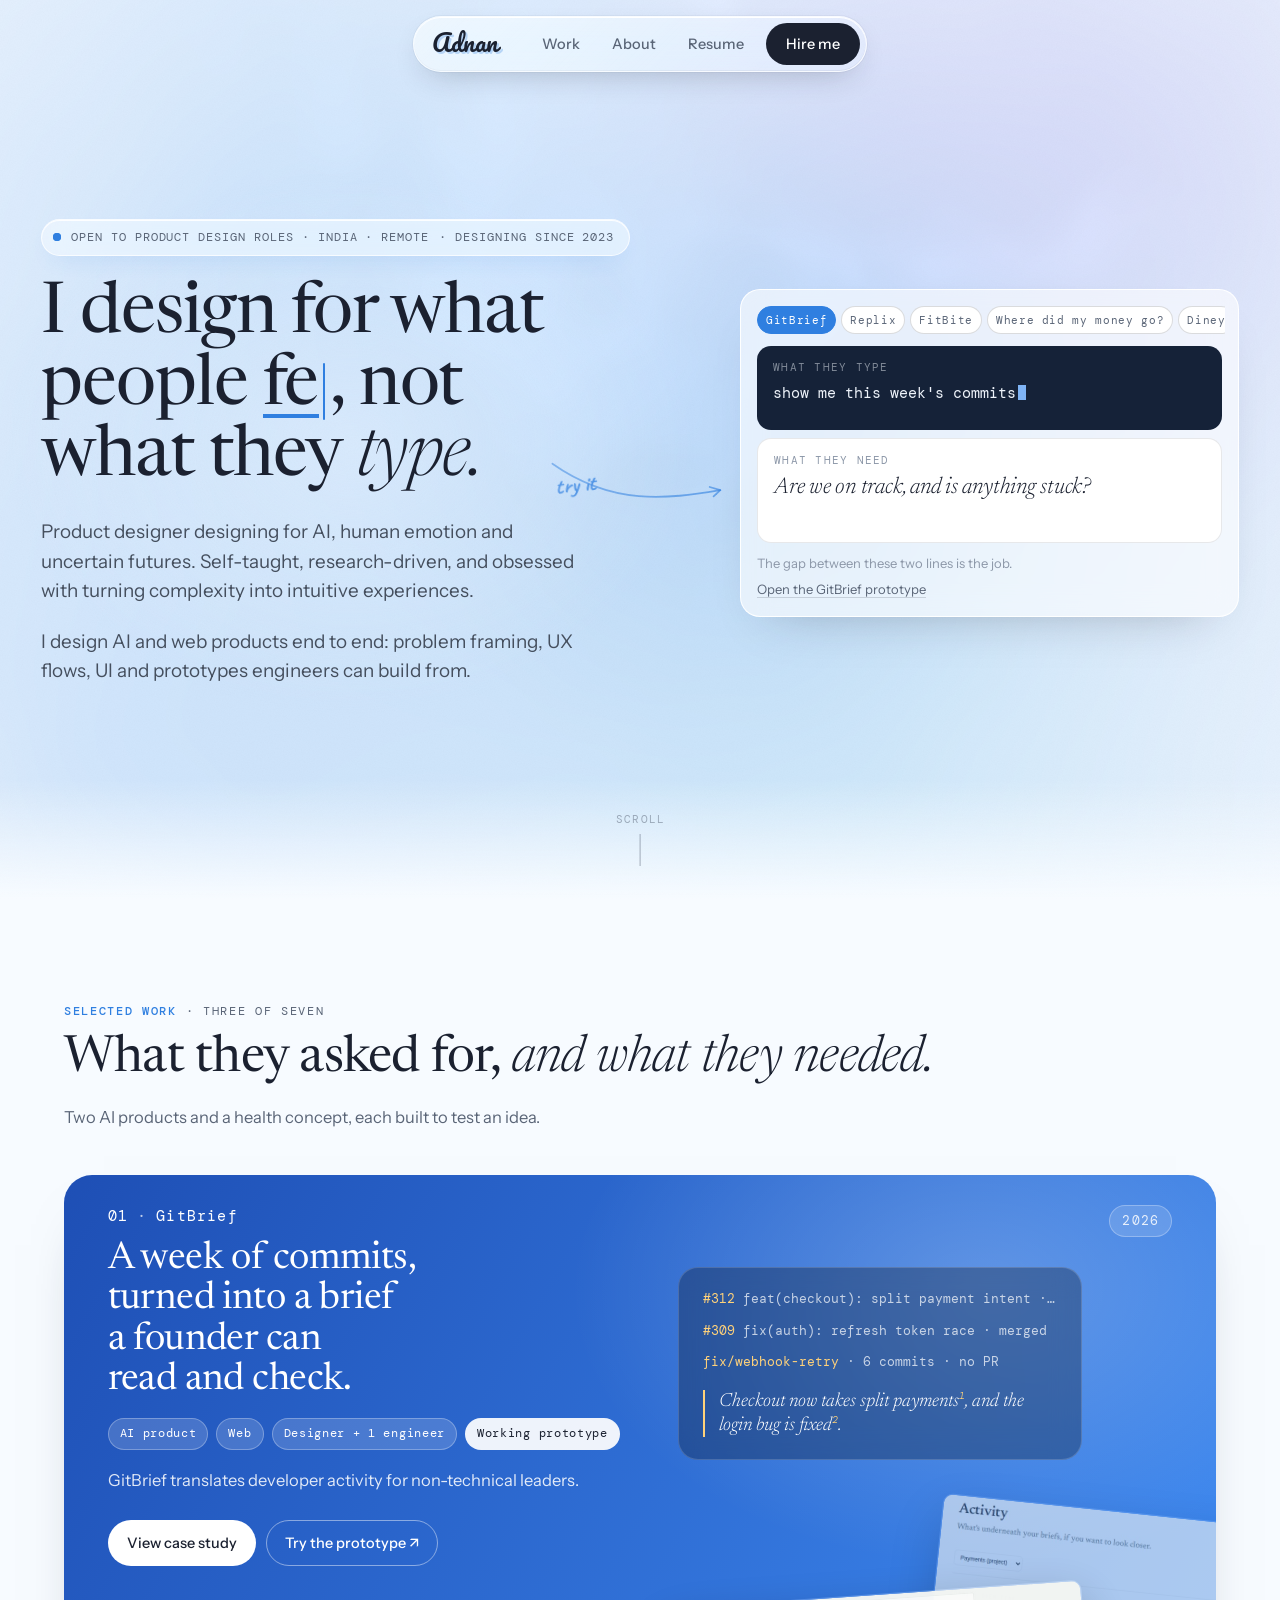
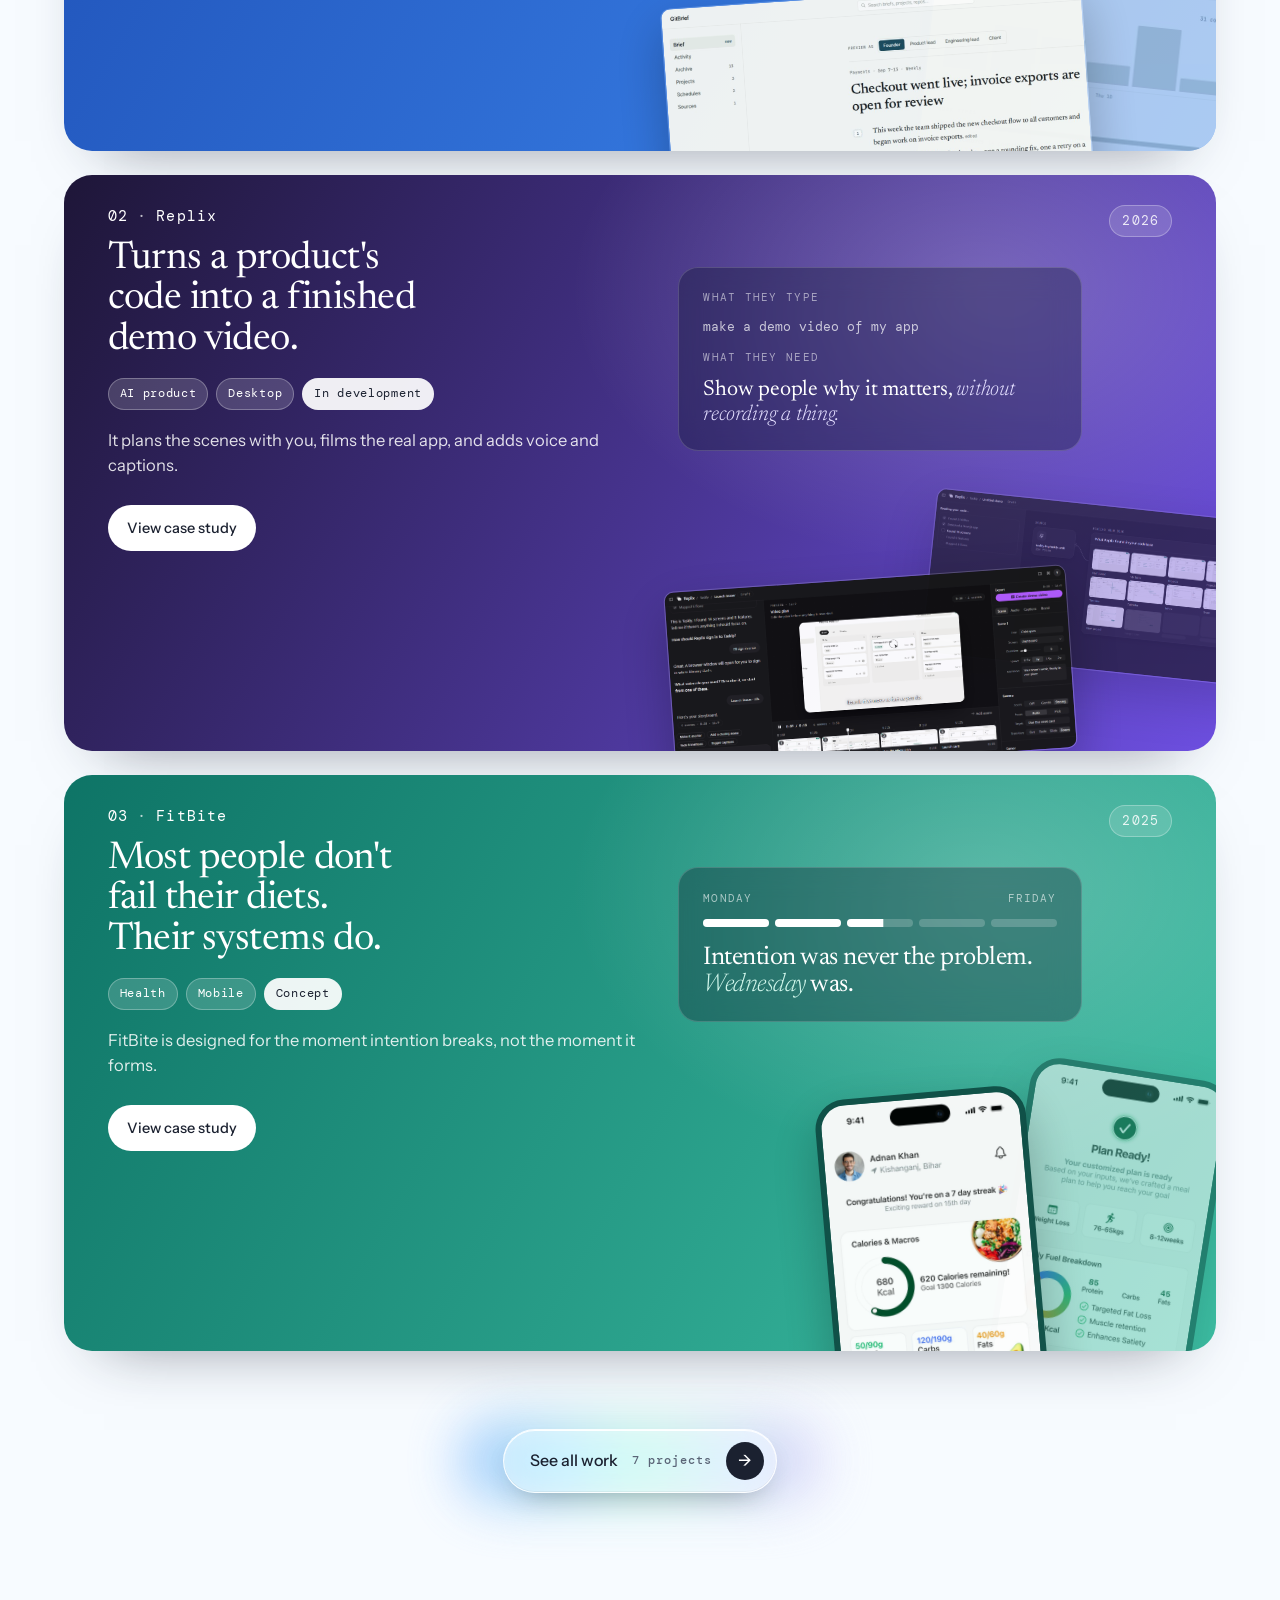
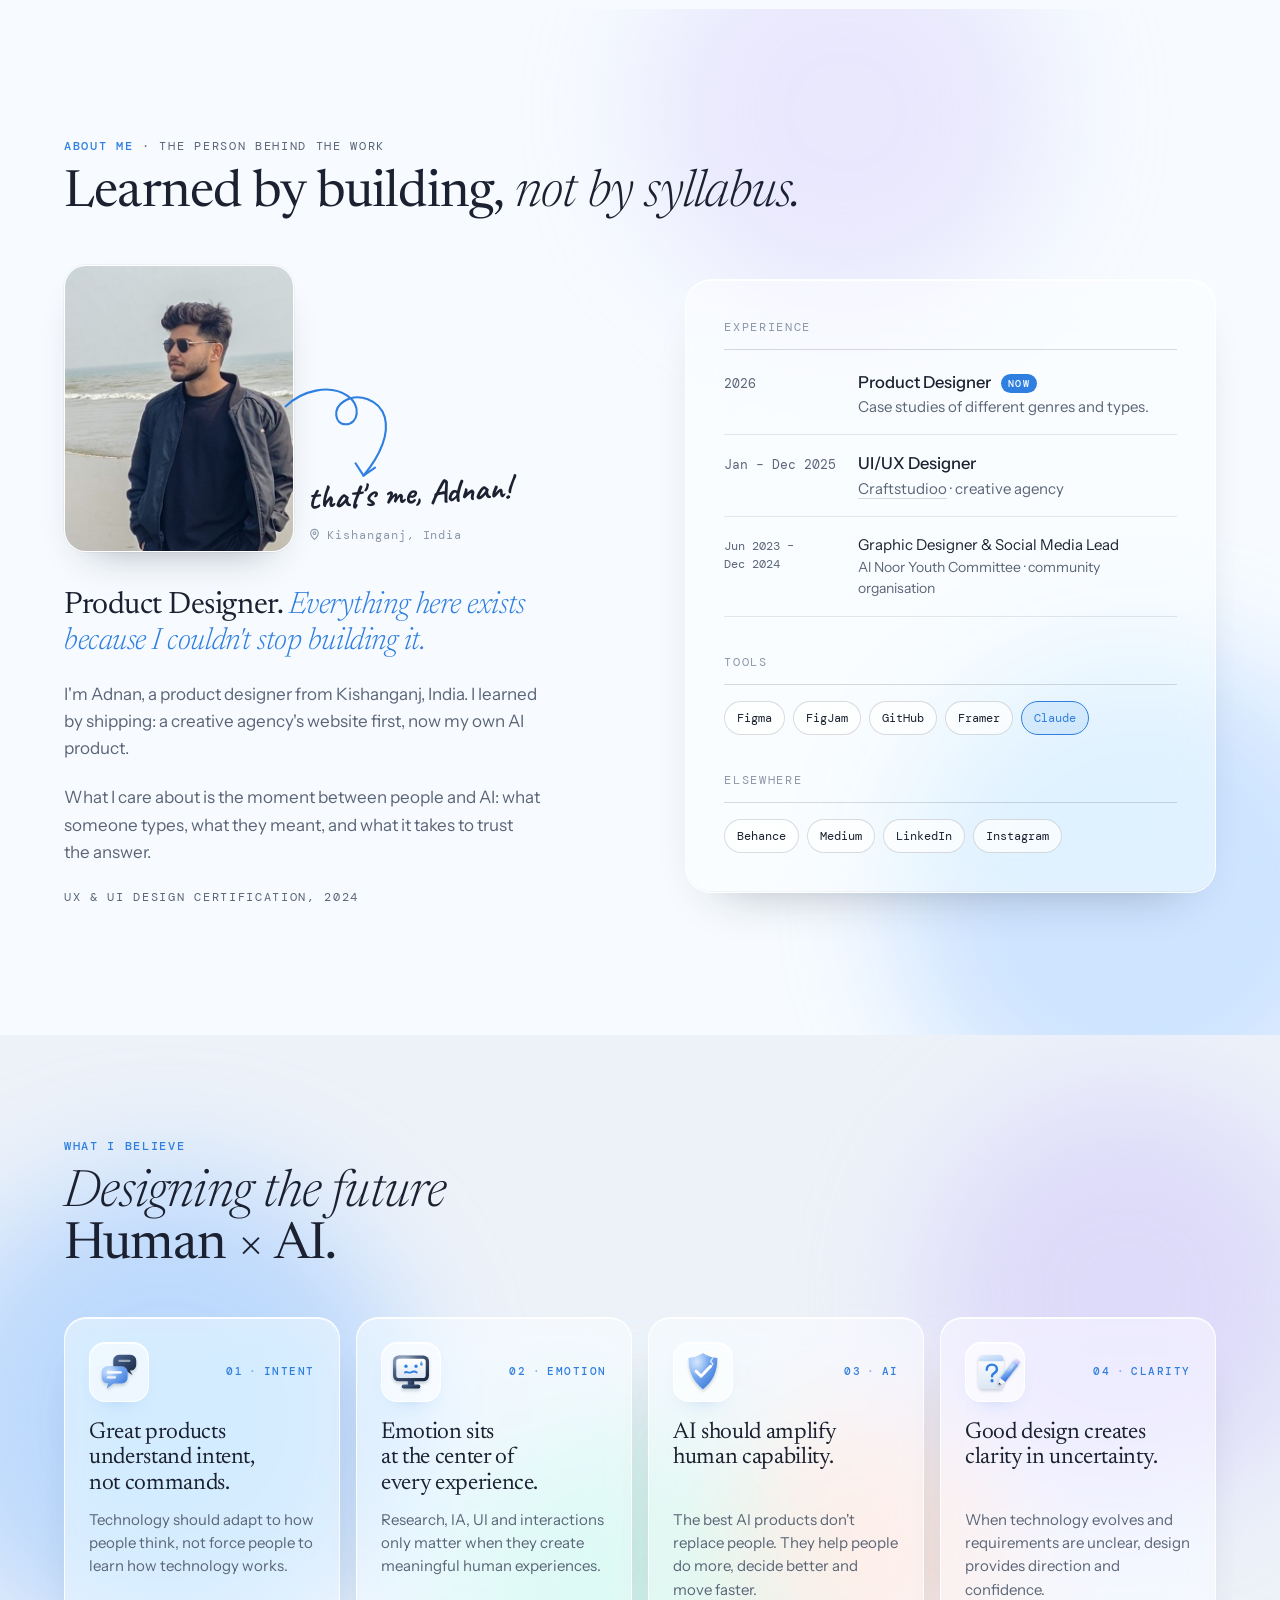
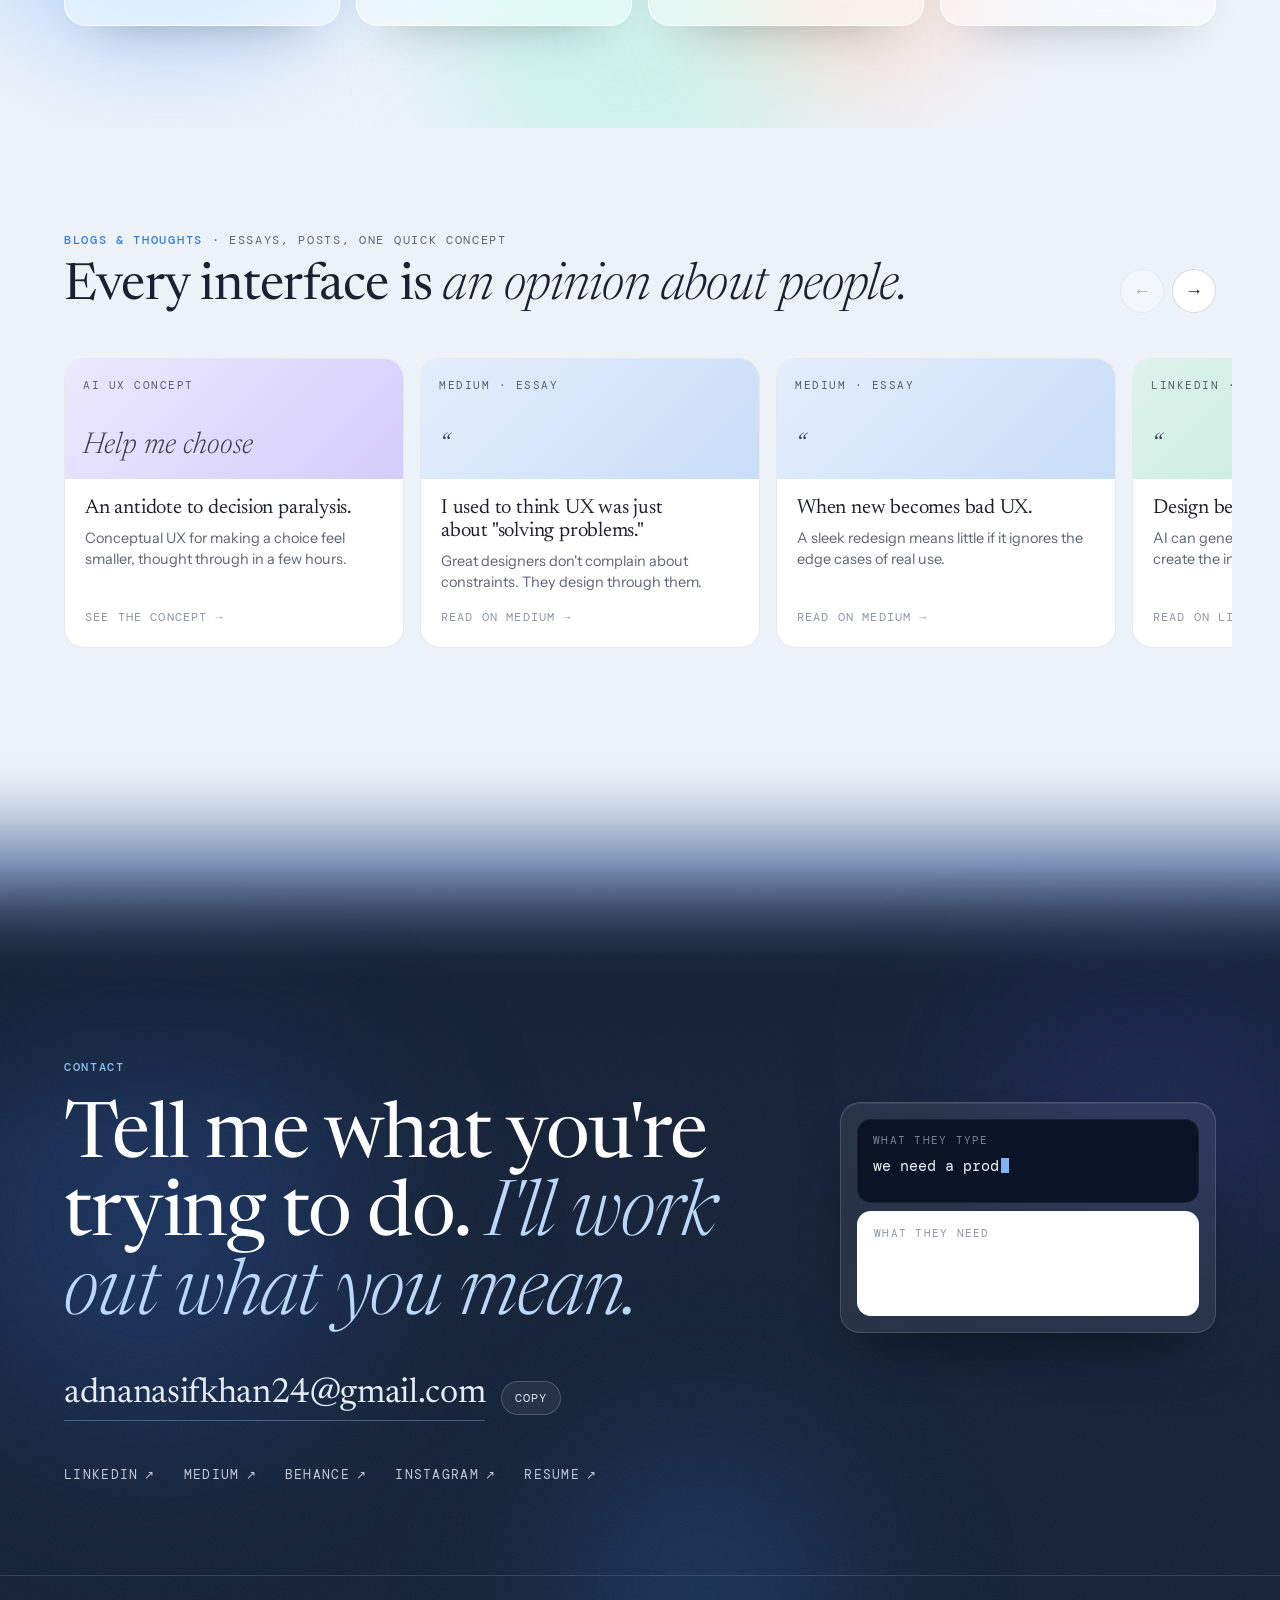
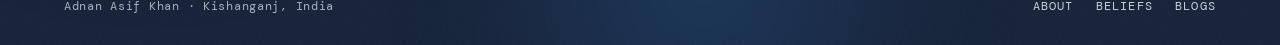
==== index.html @ f1703bfe "Homepage: GitBrief, Replix, FitBite; Replix a normal card on the Work page - Homepage selected work " ====
<!doctype html>
<html lang="en">
<head>
<meta charset="utf-8">
<meta name="viewport" content="width=device-width, initial-scale=1">
<meta name="description" content="Product designer designing for AI, human emotion and uncertain futures. Self-taught, research-driven, and obsessed with turning complexity into intuitive experiences.">
<meta property="og:type" content="website">
<meta property="og:title" content="Adnan Asif Khan · Product Designer">
<meta property="og:description" content="Product designer designing for AI, human emotion and uncertain futures. Self-taught, research-driven, and obsessed with turning complexity into intuitive experiences.">
<meta property="og:url" content="https://adnan.world/">
<meta name="twitter:card" content="summary">
<link rel="icon" href="data:image/svg+xml,%3Csvg%20xmlns%3D'http%3A%2F%2Fwww.w3.org%2F2000%2Fsvg'%20viewBox%3D'0%200%2064%2064'%3E%3Crect%20width%3D'64'%20height%3D'64'%20rx%3D'16'%20fill%3D'%23152238'%2F%3E%3Ctext%20x%3D'32'%20y%3D'45'%20font-family%3D'Georgia%2Cserif'%20font-size%3D'38'%20fill%3D'%23fff'%20text-anchor%3D'middle'%3EA%3C%2Ftext%3E%3C%2Fsvg%3E">
<title>Adnan Asif Khan</title>
<link rel="preconnect" href="https://fonts.googleapis.com">
<link rel="stylesheet" href="https://fonts.googleapis.com/css2?family=Newsreader:ital,opsz,wght@0,6..72,300..700;1,6..72,300..700&family=Instrument+Sans:ital,wght@0,400..700;1,400..700&family=DM+Mono:ital,wght@0,400;0,500;1,400&family=Caveat:wght@500;700&family=Pacifico&display=swap">
<style>
  :root{
    --ground:#F7FBFF; --surface:#EDF2F9; --white:#FFFFFF;
    --navy:#152238;
    --t:#1B2130; --m:#5A6577; --f:#8C97A8; --line:rgba(27,33,48,.10); --line-2:rgba(27,33,48,.16);
    --acc:#2F7FE0; --acc-soft:rgba(47,127,224,.10);
    --serif:"Newsreader",Georgia,"Times New Roman",serif;
    --sans:"Instrument Sans",system-ui,-apple-system,"Segoe UI",sans-serif;
    --mono:"DM Mono",ui-monospace,"SF Mono",Menlo,Consolas,monospace;
    --gutter:clamp(16px,5vw,72px);
    --max:1200px;
    --navh:72px; /* space the floating capsule occupies: 16px offset + ~52px pill */
    --capclear:84px; /* top padding every first section needs so nothing sits under the capsule */
    color-scheme:light;
  }
  *{box-sizing:border-box}
  [hidden]{display:none!important}
  html{scroll-behavior:smooth}
  @media (prefers-reduced-motion:reduce){html{scroll-behavior:auto}}
  body{margin:0;background:var(--ground);color:var(--t);font-family:var(--sans);font-size:17px;line-height:1.55;-webkit-font-smoothing:antialiased;overflow-x:hidden;overflow-x:clip}
  a{color:inherit;text-decoration:none}
  a:focus-visible,button:focus-visible,.rail:focus-visible{outline:2px solid var(--acc);outline-offset:3px;border-radius:4px}
  ::selection{background:var(--acc);color:#fff}
  img{max-width:100%}

  .band{padding-inline:var(--gutter)}
  .band > .wrap{max-width:var(--max);margin-inline:auto}
  .eyebrow{font-family:var(--mono);font-size:12px;letter-spacing:.14em;text-transform:uppercase;color:var(--m)}
  .eyebrow b{color:var(--acc);font-weight:500}
  .serif{font-family:var(--serif);font-weight:400;letter-spacing:-.015em;line-height:1.02;text-wrap:balance}
  .serif i{font-style:italic;font-weight:300}
  .h-xl{font-size:clamp(40px,6vw,88px)}
  .h-l{font-size:clamp(32px,4vw,54px)}
  .lede{font-size:clamp(17px,1.3vw,19px);line-height:1.5;color:var(--m);max-width:34em;margin:0}

  /* FLOATING CAPSULE NAV → full-width bar after the hero.
     One element: its width, top, radius, glass and padding transition together while the inner row
     (logo left, buttons right, space-between) widens to the page container, so it reads as one pill stretching. */
  .capsule{--cpl:18px;--cpr:6px;--cpy:6px;--nav-dur:.42s;--nav-ease:cubic-bezier(.22,1,.36,1);
    position:fixed;top:calc(env(safe-area-inset-top,0px) + 16px);left:50%;transform:translateX(-50%);z-index:60;
    width:var(--capw,auto);max-width:calc(100vw - 24px);border-radius:30px;
    background-color:rgba(255,255,255,.28);backdrop-filter:blur(22px) saturate(180%);-webkit-backdrop-filter:blur(22px) saturate(180%);
    border:1px solid rgba(255,255,255,.75);
    box-shadow:inset 0 1px 0 rgba(255,255,255,.95),inset 0 -1px 0 rgba(27,33,48,.05),0 0 0 1px rgba(27,33,48,.04),0 12px 32px -14px rgba(27,33,48,.3);
    white-space:nowrap;
    transition:top var(--nav-dur) var(--nav-ease),width var(--nav-dur) var(--nav-ease),max-width var(--nav-dur) var(--nav-ease),border-radius var(--nav-dur) var(--nav-ease),background-color var(--nav-dur) var(--nav-ease),border-color var(--nav-dur) var(--nav-ease),box-shadow var(--nav-dur) var(--nav-ease),padding var(--nav-dur) var(--nav-ease)}
  /* the capsule's diagonal sheen (same look as before), faded out in the bar */
  .capsule::before{content:"";position:absolute;inset:0;border-radius:inherit;pointer-events:none;background:linear-gradient(135deg,rgba(255,255,255,var(--sheen-a,.47)),rgba(255,255,255,0));transition:opacity var(--nav-dur) var(--nav-ease)}
  .capsule.scrolled{--sheen-a:.52;background-color:rgba(255,255,255,.42);box-shadow:inset 0 1px 0 #fff,inset 0 -1px 0 rgba(27,33,48,.05),0 0 0 1px rgba(27,33,48,.05),0 16px 36px -14px rgba(27,33,48,.34)}
  .capsule .cap-in{position:relative;display:flex;align-items:center;justify-content:space-between;width:100%;max-width:100%;margin-inline:auto;padding:var(--cpy) var(--cpr) var(--cpy) var(--cpl);transition:padding var(--nav-dur) var(--nav-ease),max-width var(--nav-dur) var(--nav-ease)}
  .capsule .cap-r{display:flex;align-items:center;gap:4px}
  /* Bar state */
  .capsule.bar{top:0;width:100%;max-width:100%;border-radius:0;padding-top:env(safe-area-inset-top,0px);
    background-color:rgba(255,255,255,.76);border-color:transparent transparent rgba(27,33,48,.09);
    box-shadow:0 10px 28px -22px rgba(27,33,48,.32)}
  .capsule.bar::before{opacity:0}
  .capsule.bar .cap-in{max-width:calc(var(--max) + 2 * var(--gutter));padding:7px var(--gutter)}
  .capsule.bar .logo{transform:scale(.9)}
  /* Bar over the navy footer: switch to a navy glass so it stays crisp instead of turning grey */
  .capsule.bar.on-dark{background-color:rgba(16,27,46,.74);border-bottom-color:rgba(238,243,250,.10);box-shadow:0 12px 30px -20px rgba(0,0,0,.55)}
  .capsule.bar.on-dark .logo{color:#F3F7FC;text-shadow:1.5px 1.5px 0 rgba(127,180,245,.35)}
  .capsule.bar.on-dark .nl{color:rgba(238,243,250,.8)}
  .capsule.bar.on-dark .nl:hover{background:rgba(255,255,255,.08);color:#fff}
  .capsule.bar.on-dark .nl[aria-current="page"]{background:rgba(127,180,245,.16);color:#BBD7FA}
  .capsule.bar.on-dark .hire{background:#F3F7FC;color:var(--navy)}
  .capsule.bar.on-dark .hire:hover{background:#fff}
  .capsule.bar.on-dark .menu-btn{color:#F3F7FC}
  @media (prefers-reduced-motion:reduce){
    .capsule,.capsule::before,.capsule .cap-in,.capsule .logo{transition:none!important}
    .capsule.nav-fade{animation:nav-fade .16s ease-out}
  }
  @keyframes nav-fade{from{opacity:.4}to{opacity:1}}
  .nav-sentinel{position:absolute;left:0;width:1px;height:1px;pointer-events:none;visibility:hidden}
  .capsule .logo{font-family:"Pacifico","Brush Script MT",cursive;font-weight:400;font-size:24px;line-height:1.2;letter-spacing:.005em;color:var(--t);padding:0 4px 3px 0;margin-right:24px;text-shadow:1.5px 1.5px 0 rgba(47,127,224,.28);transform-origin:left center;transition:color .18s ease,text-shadow .18s ease,transform var(--nav-dur) var(--nav-ease)}
  .capsule .logo:hover{color:var(--acc);text-shadow:2px 2px 0 rgba(27,33,48,.16)}
  .capsule .nl{display:inline-flex;align-items:center;gap:6px;padding:9px 14px;border-radius:999px;font-size:14.5px;font-weight:500;color:var(--m);transition:background .18s ease,color .18s ease}
  .capsule .nl:hover{background:rgba(47,127,224,.09);color:var(--t)}
  .capsule .nl[aria-current="page"]{background:rgba(47,127,224,.12);color:var(--acc)}
  .capsule .hire{display:inline-flex;align-items:center;padding:10px 20px;margin-left:4px;border-radius:999px;background:var(--t);color:#fff;font-size:14.5px;font-weight:500;transition:background .18s ease,transform .18s ease,box-shadow .18s ease}
  .capsule .hire:hover{background:#0E121A;transform:translateY(-1px);box-shadow:0 8px 16px -8px rgba(27,33,48,.7)}
  .capsule .hire[aria-current="page"]{box-shadow:0 0 0 3px rgba(47,127,224,.35)}
  .capsule a:focus-visible,.capsule button:focus-visible{outline:2px solid var(--acc);outline-offset:2px;border-radius:999px}
  .capsule .menu-btn{display:none;appearance:none;border:0;background:transparent;width:38px;height:38px;border-radius:50%;align-items:center;justify-content:center;color:var(--t);cursor:pointer;transition:background .18s ease}
  .capsule .menu-btn:hover{background:rgba(47,127,224,.09)}
  .capsule .menu-btn svg{width:18px;height:18px}
  .capsule .menu{position:absolute;top:calc(100% + 8px);left:50%;transform:translateX(-50%);min-width:180px;padding:6px;border-radius:18px;background:rgba(255,255,255,.985);backdrop-filter:blur(16px);-webkit-backdrop-filter:blur(16px);border:1px solid rgba(27,33,48,.08);box-shadow:0 16px 32px -14px rgba(27,33,48,.35);display:flex;flex-direction:column;gap:2px}
  .capsule .menu .nl{justify-content:space-between}
  @media (max-width:400px){
    .capsule{--cpl:14px;--cpr:5px;--cpy:5px}
    .capsule .cap-r{gap:2px}
    .capsule .logo{font-size:21px;margin-right:14px}
    .capsule .nl{padding:8px 10px;font-size:13.5px}
    .capsule .hire{padding:9px 15px;font-size:13.5px;margin-left:2px}
  }
  /* Very narrow: Work and Resume collapse into a menu, Hire me stays */
  @media (max-width:350px){
    .capsule .cap-r > .nl{display:none}
    .capsule .menu-btn{display:inline-flex}
  }
  @media (min-width:351px){.capsule .menu{display:none!important}}
  section[id],main[id]{scroll-margin-top:88px}
  .btn{display:inline-flex;align-items:center;gap:10px;padding:11px 18px;border-radius:999px;font-size:14.5px;font-weight:500;border:1px solid transparent;transition:transform .2s ease,background .2s ease,color .2s ease,border-color .2s ease;cursor:pointer;font-family:var(--sans);white-space:nowrap}
  .btn:hover{transform:translateY(-1px)}
  .btn.solid{background:var(--t);color:#fff}
  .btn.solid:hover{background:var(--acc)}
  .btn.white{background:#fff;color:var(--t)}
  .btn.white:hover{color:var(--acc)}
  .btn.line{background:transparent;color:#fff;border-color:rgba(255,255,255,.45)}
  .btn.line:hover{border-color:#fff}

  /* HERO */
  /* At least one full screen, grows with content; capsule clearance lives inside the min-height (border-box) */
  .hero{position:relative;isolation:isolate;box-sizing:border-box;min-height:100vh;min-height:100svh;display:flex;flex-direction:column;padding-top:calc(env(safe-area-inset-top,0px) + 120px);padding-bottom:clamp(24px,3vw,40px);overflow:hidden;
    /* Static gradient: first paint, no-WebGL fallback and the phone version. The liquid canvas fades in over it. */
    background:var(--sky-atmo)}
  /* The hero's atmosphere, shared with the Hire me page so both feel like one site */
  :root{--sky-atmo:
      radial-gradient(38% 48% at 18% 30%,#CFE3FB 0%,rgba(207,227,251,0) 70%),
      radial-gradient(34% 44% at 82% 26%,#D9DAF8 0%,rgba(217,218,248,0) 70%),
      radial-gradient(42% 52% at 64% 86%,#CFE6FA 0%,rgba(207,230,250,0) 70%),
      radial-gradient(40% 46% at 10% 90%,#CFE3FB 0%,rgba(207,227,251,0) 70%),
      radial-gradient(24% 30% at 46% 52%,rgba(47,127,224,.10) 0%,rgba(47,127,224,0) 70%),
      #ECF4FE}
  /* Optical centre: free space splits 36:64 above/below the content, which puts the content group's midpoint
     roughly 45% down the space under the floating nav. Top padding = nav (16 + ~56) + 48px minimum clearance. */
  .hero::before{content:"";flex:36 1 0}
  .hero::after{content:"";flex:64 1 0}
  .hero .liquid,.cp .liquid{position:absolute;inset:0;width:100%;height:100%;z-index:0;pointer-events:none;opacity:0;transition:opacity 1.2s ease}
  .hero .liquid.on,.cp .liquid.on{opacity:1}
  @media (max-width:599px){.liquid{display:none}}   /* phones: static gradient only (see liquidBg) */
  .hero .grain,.cp .grain{position:absolute;inset:0;z-index:0;pointer-events:none;opacity:.045;background-size:160px 160px;background-image:url("data:image/svg+xml;utf8,<svg xmlns='http://www.w3.org/2000/svg' width='160' height='160'><filter id='n'><feTurbulence type='fractalNoise' baseFrequency='.85' numOctaves='2' stitchTiles='stitch'/><feColorMatrix type='saturate' values='0'/></filter><rect width='160' height='160' filter='url(%23n)'/></svg>")}
  .hero .fade,.cp .fade{position:absolute;left:0;right:0;bottom:0;height:120px;z-index:0;pointer-events:none;background:linear-gradient(180deg,rgba(247,251,255,0),var(--ground))}
  .hero .wrap{position:relative;z-index:1;width:100%}
  /* Desktop: a slightly wider, slightly less-guttered hero pulls the headline ~24–40px left and the card right, as a pair */
  @media (min-width:961px){.hero{padding-inline:clamp(24px,3.2vw,56px)}.hero .wrap{max-width:1280px}}
  /* Soft light scrim so the headline always reads over the moving colour */
  .hero-copy{position:relative;min-width:0}   /* never wider than its column: the pill truncates with … on the narrowest phones */
  /* Scrim: tinted to the sky palette (not white) and kept close to the text, so it never reads as a pale stain */
  .hero-copy::before{content:"";position:absolute;inset:-10% -8% -6% -6%;z-index:-1;pointer-events:none;background:radial-gradient(closest-side,rgba(232,242,254,.42),rgba(232,242,254,0))}
  /* Status capsule: glass, below the two-column row */
  .pillrow{display:flex;justify-content:flex-start;margin:0 0 24px}
  .status{display:inline-flex;align-items:center;gap:10px;font-family:var(--mono);font-weight:400;font-size:12px;letter-spacing:.08em;text-transform:uppercase;color:var(--m);padding:8px 15px 8px 11px;border-radius:999px;background:rgba(255,255,255,.46);backdrop-filter:blur(14px) saturate(140%);-webkit-backdrop-filter:blur(14px) saturate(140%);border:1px solid rgba(255,255,255,.72);box-shadow:inset 0 1px 0 rgba(255,255,255,.9),0 10px 24px -14px rgba(47,127,224,.32);flex-wrap:nowrap;justify-content:center;text-align:center}
  .status .dot{position:relative;flex:none;width:8px;height:8px;border-radius:50%;background:var(--acc)}
  .status .dot::after{content:"";position:absolute;inset:0;border-radius:50%;background:var(--acc);animation:halo 2.5s cubic-bezier(.2,.6,.3,1) infinite}
  @keyframes halo{0%{transform:scale(1);opacity:.5}80%,100%{transform:scale(3.2);opacity:0}}
  /* Phones: one compact line, never wider than the column (homepage drops "· Designing since 2023" where it cannot fit) */
  @media (max-width:599px){
    .status{font-size:10px;line-height:14px;letter-spacing:.04em;padding:6px 12px;gap:6px;white-space:nowrap;max-width:100%;overflow:hidden;text-overflow:ellipsis}
    .status .dot{width:6px;height:6px}
  }
  @media (max-width:479px){.status .st-more{display:none}}
  @media (prefers-reduced-motion:reduce){.status .dot::after{animation:none;opacity:0}}
  .hero-grid{display:grid;grid-template-columns:minmax(0,1.1fr) minmax(0,.9fr);gap:clamp(40px,7vw,112px);align-items:center}
  @media (max-width:960px){.hero-grid{grid-template-columns:1fr;gap:clamp(32px,6vw,48px)}}
  /* Three fixed lines, each nowrap, so typing can never reflow the headline.
     Sized so the widest line ("people intend, not" = 8.01em) fits the text column at every width:
     stacked: 10.5vw (38px at 360, 41px at 390, capped 50px); two columns: ~57px at 1024, ~71px at 1280, capped 78px. */
  .hero h1{margin:0;font-size:clamp(2rem,10.5vw,3.125rem)}
  @media (min-width:961px){.hero h1{font-size:clamp(3.25rem,.25rem + 5.2vw,4.875rem)}}
  .hero h1 .hl-line{display:block;white-space:nowrap}
  .hero h1 .u{position:relative;display:inline-block}
  .hero h1 .w1,.hero h1 .w2{position:relative;transition:margin-right .18s ease}
  /* While a word is being retyped it opens a small gap after itself and the caret sits inside it, so the caret
     is always before the "," / "." (never on top of it), even when the word is fully erased. */
  .hero h1 .editing{margin-right:.16em;transition:none}   /* opens instantly (caret never lands on the "."), eases shut after */
  /* Underline hugs word 1; JS sets its width in px so it eases as the word changes */
  .hero h1 .uline{position:absolute;left:0;bottom:.08em;height:.06em;width:100%;background:var(--acc);transform:scaleX(0);transform-origin:left;animation:draw .9s cubic-bezier(.2,.7,.2,1) .6s forwards;transition:width .22s cubic-bezier(.2,.7,.2,1)}
  .hero h1 .editing::before{content:"";position:absolute;right:-.1em;bottom:.04em;width:2px;height:.8em;border-radius:1px;background:var(--acc);animation:blink 1s steps(1) infinite}
  @media (prefers-reduced-motion:reduce){.hero h1 .uline{animation:none;transform:none;transition:none}}
  .sr-only{position:absolute;width:1px;height:1px;padding:0;margin:-1px;overflow:hidden;clip:rect(0,0,0,0);white-space:nowrap;border:0}

  /* Hand-drawn doodles: one overlay behind the hero content, positioned by JS from real element boxes */
  .hero .wrap > .hero-grid,.hero .wrap > .pillrow{position:relative;z-index:1}
  .doodles{position:absolute;left:0;top:0;width:100%;height:100%;overflow:visible;pointer-events:none;z-index:0}
  .doodles .dd{display:none}
  .doodles .dd.on{display:inline}
  .doodles .ln{fill:none;stroke:var(--navy);stroke-width:1.8;stroke-opacity:.45;stroke-linecap:round;stroke-linejoin:round}
  .doodles .ln.acc{stroke:var(--acc);stroke-opacity:.6}
  .doodles .lbl{font-family:"Caveat","Segoe Print","Bradley Hand",cursive;font-weight:700;font-size:22px;letter-spacing:.01em;fill:var(--acc);fill-opacity:.9}
  @media (prefers-reduced-motion:no-preference){
    .doodles .ln{stroke-dasharray:1 1;stroke-dashoffset:1}
    .doodles .dd.on .ln{animation:dd-draw 1.1s cubic-bezier(.45,.05,.25,1) var(--dl,0s) forwards}
    .doodles .dd.on .lbl{opacity:0;animation:dd-fade .6s ease calc(var(--dl,0s) + .9s) forwards}
    .hero.paused .doodles *{animation-play-state:paused}
  }
  @keyframes dd-draw{to{stroke-dashoffset:0}}
  @keyframes dd-fade{to{opacity:1}}
  @keyframes draw{to{transform:scaleX(1)}}
  .hero .lede{margin-top:22px;max-width:42ch;font-size:clamp(1rem,.9rem + .35vw,1.1875rem);line-height:1.55;color:#454F5E;text-wrap:pretty}
  .hero .lede .nw{white-space:nowrap}

  /* Scroll cue: a tiny "SCROLL" label over a 1px line with a dot drifting down it. Centred ~28px above the
     bottom of the first screen; JS hides it when the band under the content is too short to hold it cleanly. */
  .cue{position:absolute;left:50%;bottom:28px;z-index:2;transform:translateX(-50%);
    display:flex;flex-direction:column;align-items:center;gap:9px;padding:6px 10px;border:0;border-radius:10px;
    background:none;color:var(--m);cursor:pointer;transition:opacity .25s ease}
  .cue.off{display:none}
  .cue-lbl,.cue-line{opacity:.5;transition:opacity .2s ease}
  .cue:hover .cue-lbl,.cue:hover .cue-line,.cue:focus-visible .cue-lbl,.cue:focus-visible .cue-line{opacity:.8}
  .cue-lbl{font-family:var(--mono);font-size:10.5px;line-height:1;letter-spacing:.12em;text-transform:uppercase;padding-left:.12em}
  .cue-line{position:relative;width:1px;height:32px;background:currentColor}
  .cue-line::after{content:"";position:absolute;left:50%;top:0;width:3px;height:3px;margin-left:-1.5px;border-radius:50%;background:currentColor;
    box-shadow:0 0 0 1px rgba(236,244,254,.9);opacity:0;animation:cue-travel 2.5s cubic-bezier(.45,0,.55,1) infinite}
  .cue:focus-visible{outline:2px solid var(--acc);outline-offset:2px}
  .hero.paused .cue-line::after{animation-play-state:paused}
  @media (prefers-reduced-motion:reduce){.cue-line::after{animation:none;opacity:0}}
  @keyframes cue-travel{0%{transform:translateY(0);opacity:0}18%{opacity:1}70%{opacity:1}100%{transform:translateY(29px);opacity:0}}

  /* INTENT DEVICE */
  .device{position:relative;overflow:hidden;border:1px solid rgba(255,255,255,.95);border-radius:20px;background:rgba(255,255,255,.6);backdrop-filter:blur(14px);-webkit-backdrop-filter:blur(14px);padding:16px;box-shadow:0 24px 50px -34px rgba(27,33,48,.35);transform:perspective(1000px) rotateX(var(--rx,0deg)) rotateY(var(--ry,0deg))}
  /* Soft sheen that follows the tilt (driven by --sx/--sy/--sheen from JS) */
  .device::after{content:"";position:absolute;inset:0;border-radius:inherit;pointer-events:none;opacity:var(--sheen,0);background:radial-gradient(360px circle at var(--sx,50%) var(--sy,0%),rgba(255,255,255,.26),rgba(255,255,255,0) 60%)}
  .device .tabs{display:flex;gap:6px;flex-wrap:nowrap;overflow-x:auto;scrollbar-width:none;-ms-overflow-style:none;padding:3px;margin:-3px -3px 9px}   /* one row; scrolls sideways inside the card when it can't fit (padding keeps focus rings visible) */
  .device .tabs::-webkit-scrollbar{display:none}
  .device .tabs button{flex:none}
  @media (min-width:961px){.device .tabs{gap:5px}.device .tabs button[role="tab"]{padding:6px 8px}}   /* desktop: all five tabs fit on one row */
  .device .tabs button{appearance:none;border:1px solid var(--line-2);background:#fff;color:var(--m);font-family:var(--mono);font-size:11px;letter-spacing:.06em;padding:6px 10px;border-radius:999px;cursor:pointer;transition:all .2s ease}
  .device .tabs button:hover{color:var(--t);border-color:var(--t)}
  .device .tabs button[aria-selected="true"]{background:var(--acc);color:#fff;border-color:var(--acc)}
  .device .row{display:grid;gap:8px}
  .device .cell{padding:14px 16px;border-radius:14px;min-height:84px}
  .device .cell .lab{font-family:var(--mono);font-size:10.5px;letter-spacing:.12em;text-transform:uppercase;margin-bottom:6px}
  .device .typed{background:var(--navy);color:#EEF3FA}
  .device .typed .lab{color:rgba(238,243,250,.5)}
  .device .typed .txt{font-family:var(--mono);font-size:clamp(14px,1.15vw,16px);min-height:1.6em}
  .device .typed .txt::after{content:"";display:inline-block;width:.55em;height:1.05em;background:#7FB4F5;vertical-align:-.15em;margin-left:2px;animation:blink 1s steps(1) infinite}
  @keyframes blink{50%{opacity:0}}
  .device .meant{background:#fff;border:1px solid var(--line);color:var(--t)}
  .device .meant .lab{color:var(--f)}
  .device .meant .txt{font-family:var(--serif);font-style:italic;font-weight:300;font-size:clamp(20px,1.8vw,26px);line-height:1.15;letter-spacing:-.01em;transition:opacity .35s ease,transform .35s ease}
  .device .meant.swap .txt{opacity:0;transform:translateY(6px)}
  .device .foot{margin-top:10px;font-size:13px;color:var(--f);display:flex;flex-direction:column;align-items:flex-start;gap:6px}
  .device .foot a{color:var(--m);text-decoration:underline;text-decoration-color:var(--line-2);text-underline-offset:3px}
  .device .foot a:hover{color:var(--acc);text-decoration-color:var(--acc)}

  /* SECTION HEAD */
  .sec{padding-block:clamp(64px,8vw,112px)}
  .sec-head{display:flex;justify-content:space-between;align-items:end;gap:20px 48px;flex-wrap:wrap;margin-bottom:clamp(28px,3.5vw,48px)}
  .sec-head .eyebrow{margin-bottom:12px}
  .sec-head h2{margin:0}
  .sec-head .lede{font-size:16.5px;max-width:30em}

  /* WORK · stacking cards */
  .stack{display:flex;flex-direction:column}
  .stack-item{margin-bottom:24px}
  .stack-item:last-child{margin-bottom:0}
  @media (min-width:900px) and (min-height:680px){
    .stack-item{position:sticky;top:calc(var(--navh) + 24px + var(--i) * 18px)}
  }
  .wc{position:relative;display:grid;grid-template-columns:minmax(0,1.05fr) minmax(0,.95fr);gap:clamp(20px,3vw,56px);align-items:center;padding:clamp(56px,5vw,72px) clamp(24px,3.4vw,48px) clamp(28px,3.4vw,48px);border-radius:28px;color:#fff;overflow:hidden;min-height:clamp(460px,64vh,560px);box-shadow:0 30px 60px -40px rgba(27,33,48,.55);transform-origin:50% 0;will-change:transform}
  .wc::before{content:"";position:absolute;inset:0;background:radial-gradient(60% 80% at 80% 20%,rgba(255,255,255,.22),rgba(255,255,255,0) 60%);pointer-events:none}
  .wc.c1{background:linear-gradient(120deg,#1E4FB5,#3F8BF2)}
  .wc.c2{background:linear-gradient(120deg,#0E7466,#3DBFA4)}
  .wc.c3{background:linear-gradient(120deg,#4A3FB0,#8A7DF0)}
  .wc.c4{background:linear-gradient(120deg,#1E1638,#6D4FE0)}   /* Replix: same colours as its Work page card */
  .wc > *{position:relative;z-index:1}
  .wc .num{position:absolute;top:clamp(20px,2.4vw,30px);left:clamp(24px,3.4vw,48px);font-family:var(--mono);font-size:15px;letter-spacing:.08em;color:#fff}
  .wc .yr{position:absolute;top:clamp(20px,2.4vw,30px);right:clamp(24px,3.4vw,48px);font-family:var(--mono);font-size:13px;letter-spacing:.1em;color:rgba(255,255,255,.85);background:rgba(255,255,255,.14);border:1px solid rgba(255,255,255,.28);padding:5px 12px;border-radius:999px}
  .wc h3{margin:0;font-size:clamp(28px,3vw,44px);line-height:1.05;color:#fff;max-width:17ch}
  .wc .tags{display:flex;flex-wrap:wrap;gap:8px;margin-top:18px}
  .wc .tag{font-family:var(--mono);font-size:11.5px;letter-spacing:.06em;padding:6px 11px;border-radius:999px;background:rgba(255,255,255,.16);border:1px solid rgba(255,255,255,.28)}
  .wc .tag.st{background:rgba(255,255,255,.92);color:var(--t);border-color:transparent}
  .wc p{margin:18px 0 0;color:rgba(255,255,255,.86);font-size:16.5px;max-width:34em}
  .wc .actions{display:flex;gap:10px;flex-wrap:wrap;margin-top:26px}
  .wc .panel{background:rgba(9,17,34,.32);border:1px solid rgba(255,255,255,.18);border-radius:18px;padding:24px;display:flex;flex-direction:column;justify-content:center;gap:12px;min-height:260px}
  @media (max-width:899px){.wc{grid-template-columns:minmax(0,1fr);min-height:0}.wc .panel{min-height:0}}   /* minmax(0,…): the nowrap git-log lines in the GitBrief panel used to force the column wider than the card */
  /* ---------- Work cards: product screens ----------
     Desktop (>=900px): the card keeps the reference's 2:1 shape (1200x600); the concept panel sits top-right and
     the screens bleed off the bottom/right edges. Positions are % of the card, so they scale with it.
     --push is set by script so the highest rotated corner of the screens always sits 32px below the panel
     (28px on mobile). Mobile (<900px): panel full width, then a screens zone that bleeds off the card's bottom. */
  .wc .num .pn::before{content:"·";margin:0 .6em;opacity:.7}
  .wc .shots{pointer-events:none}
  .wc .shot{position:absolute;box-shadow:0 20px 50px rgba(0,0,0,.25);border-radius:10px;border:1px solid rgba(255,255,255,.18);overflow:hidden;
    transform:rotate(var(--r));opacity:var(--o)}
  .wc .shot img{display:block;width:100%;height:auto;object-fit:cover;object-position:top}
  .wc .shot.phone{border-radius:30px;border:0;padding:6px;background:#0F4F46}
  .wc .shot.phone img{border-radius:24px}
  .wc .shot.back{z-index:0}
  .wc .shot.front{z-index:1}
  /* desktop positions (from the 1200x600 reference) + mobile positions (px in a 351px-wide zone, i.e. a 390px phone) */
  .c1 .shot.back {--l:75%;  --t:53%;     --w:31.667%;--r:6deg; --o:.6;  --ml:130;--mt:16;--mw:270;--mr:8deg}
  .c1 .shot.front{--l:52.5%;--t:67.333%; --w:36.667%;--r:-4deg;--o:.97; --ml:30; --mt:44;--mw:300;--mr:-5deg}
  .c3 .shot.back {--l:75%;  --t:57.5%;   --w:31.667%;--r:6deg; --o:.6;  --ml:120;--mt:18;--mw:260;--mr:8deg}
  .c3 .shot.front{--l:52.5%;--t:70%;     --w:35%;    --r:-4deg;--o:.97; --ml:30; --mt:44;--mw:270;--mr:-5deg}
  .c4 .shot.back {--l:75%;  --t:57.5%;   --w:31.667%;--r:6deg; --o:.6;  --ml:120;--mt:18;--mw:260;--mr:8deg}
  .c4 .shot.front{--l:52.5%;--t:70%;     --w:35%;    --r:-4deg;--o:.97; --ml:30; --mt:44;--mw:270;--mr:-5deg}
  .c2 .shot.back {--l:81.25%;--t:48.667%;--w:17.5%;  --r:9deg; --o:.55; --ml:205;--mt:22;--mw:140;--mr:9deg}
  .c2 .shot.front{--l:66.667%;--t:53%;   --w:18.333%;--r:-5deg;--o:.97; --ml:112;--mt:36;--mw:150;--mr:-5deg}
  @media (min-width:900px){
    .wc{aspect-ratio:2/1;align-items:start}   /* text top-aligned under the number, as in the reference */
    .wc .panel{position:absolute;z-index:2;top:16%;left:53.333%;width:35%;min-height:0;padding:22px 24px;border-radius:20px;
      border-color:rgba(255,255,255,.16);backdrop-filter:blur(14px);-webkit-backdrop-filter:blur(14px)}
    .wc .shots{position:absolute;inset:0;z-index:0}
    .wc .shot{left:var(--l);top:calc(var(--t) + var(--push,0px));width:var(--w)}
  }
  @media (max-width:899px){
    .wc{padding-bottom:0}
    .wc .panel{border-radius:20px;border-color:rgba(255,255,255,.16);backdrop-filter:blur(14px);-webkit-backdrop-filter:blur(14px)}
    /* 28px under the panel in total (the card grid already adds its row gap) */
    .wc .shots{position:relative;z-index:0;height:clamp(210px,40vw,336px);margin:calc(28px - clamp(20px,3vw,56px)) calc(-1 * clamp(24px,3.4vw,48px)) 0;container-type:inline-size}
    /* --k: px per reference px; 1 at a 351px zone, grows with the card up to 1.6x (810px uses this layout too) */
    .wc .shot{--k:min(calc(100cqw / 351),1.6px);left:calc(var(--k) * var(--ml));top:calc(var(--k) * var(--mt) + var(--push,0px));width:calc(var(--k) * var(--mw));transform:rotate(var(--mr))}
  }
  /* Phones: keep each work card to about one screen. The product screens now carry the visual,
     so the concept panel steps aside, and the two buttons share a row */
  @media (max-width:599px){
    .wc .panel{display:none}
    .wc .actions{gap:6px;margin-top:22px}   /* still wraps on very narrow phones */
    .wc .actions .btn{padding:10px 11px;font-size:13px;gap:6px;white-space:nowrap}
  }
  .mline{font-family:var(--mono);font-size:12.5px;color:rgba(255,255,255,.72);white-space:nowrap;overflow:hidden;text-overflow:ellipsis}
  .mline .tg{color:#FFD27A}
  .brief{font-family:var(--serif);font-style:italic;font-weight:300;font-size:clamp(17px,1.5vw,22px);line-height:1.2;border-left:2px solid #FFD27A;padding-left:14px;margin-top:6px}
  .sup{font-family:var(--mono);font-size:10px;color:#FFD27A;vertical-align:super}
  .cap{display:flex;justify-content:space-between;font-family:var(--mono);font-size:11px;letter-spacing:.1em;text-transform:uppercase;color:rgba(255,255,255,.6)}
  .track{display:flex;gap:6px}
  .step{flex:1;height:8px;border-radius:4px;background:rgba(255,255,255,.2);position:relative;overflow:hidden}
  .step i{position:absolute;inset:0;background:#fff;transform-origin:left;transform:scaleX(var(--p,0))}
  .big{font-family:var(--serif);font-size:clamp(22px,2vw,32px);line-height:1.05;letter-spacing:-.02em;margin-top:6px}
  .big i{color:#CFF5EA;font-weight:300}
  .dl{font-family:var(--mono);font-size:10.5px;letter-spacing:.12em;text-transform:uppercase;color:rgba(255,255,255,.55)}
  .old{font-family:var(--mono);font-size:clamp(12.5px,1vw,14px);color:rgba(255,255,255,.7);text-decoration:line-through;text-decoration-thickness:1.5px}
  .new{font-family:var(--serif);font-size:clamp(19px,1.7vw,26px);line-height:1.15;letter-spacing:-.01em}
  .new i{font-weight:300;color:#E4DFFF}

  /* Glass capsule */
  .more{position:relative;display:flex;justify-content:center;margin-top:clamp(40px,5vw,64px);padding-block:14px}
  .more::before{content:"";position:absolute;width:min(360px,80%);height:84px;left:50%;top:50%;transform:translate(-50%,-50%);background:linear-gradient(90deg,#8FC1FF,#B9F1E2,#D4CCFA);filter:blur(26px);opacity:.85;border-radius:999px;pointer-events:none}
  .glass{position:relative;z-index:1;display:inline-flex;align-items:center;gap:14px;padding:12px 12px 12px 26px;border-radius:999px;background:rgba(255,255,255,.42);backdrop-filter:blur(16px) saturate(160%);-webkit-backdrop-filter:blur(16px) saturate(160%);border:1px solid rgba(255,255,255,.85);box-shadow:inset 0 1px 0 rgba(255,255,255,.95),inset 0 -1px 0 rgba(27,33,48,.05),0 14px 30px -16px rgba(27,33,48,.45);font-weight:500;font-size:16px;transition:transform .25s ease,box-shadow .25s ease}
  .glass:hover{transform:translateY(-2px);box-shadow:inset 0 1px 0 rgba(255,255,255,.95),0 20px 36px -16px rgba(27,33,48,.5)}
  .glass .cnt{font-family:var(--mono);font-size:12px;letter-spacing:.08em;color:var(--m)}
  .glass .ar{width:38px;height:38px;border-radius:50%;background:var(--t);color:#fff;display:grid;place-items:center;font-size:16px;transition:transform .3s ease}
  .glass:hover .ar{transform:rotate(-45deg)}

  /* APPROACH */
  .approach{background:var(--surface);position:relative;overflow:hidden}
  /* Soft colour fields that the glass cards blur */
  .blobs{position:absolute;inset:0;pointer-events:none;overflow:hidden;z-index:0}
  .blobs span{position:absolute;border-radius:50%;filter:blur(60px);opacity:.6}
  .blobs .b1{width:38vw;height:38vw;max-width:520px;max-height:520px;background:#9CC8FF;left:-6vw;top:20%}
  .blobs .b2{width:30vw;height:30vw;max-width:420px;max-height:420px;background:#B9F1E2;left:34%;bottom:-12%}
  .blobs .b3{width:32vw;height:32vw;max-width:440px;max-height:440px;background:#D4CCFA;right:-4vw;top:8%}
  .blobs .b4{width:22vw;height:22vw;max-width:300px;max-height:300px;background:#FFD2BF;right:22%;top:55%;opacity:.5}
  .has-blobs > .wrap{position:relative;z-index:1}
  .glassy{background:rgba(255,255,255,.48);backdrop-filter:blur(20px) saturate(160%);-webkit-backdrop-filter:blur(20px) saturate(160%);border:1px solid rgba(255,255,255,.85);box-shadow:inset 0 1px 0 rgba(255,255,255,.95),inset 0 -1px 0 rgba(27,33,48,.04),0 24px 50px -36px rgba(27,33,48,.45)}
  .rules{display:grid;grid-template-columns:repeat(4,minmax(0,1fr));grid-auto-rows:1fr;gap:16px}
  @media (max-width:1000px){.rules{grid-template-columns:repeat(2,minmax(0,1fr))}}
  @media (max-width:560px){.rules{grid-template-columns:1fr;grid-auto-rows:auto}}
  .rule{height:100%;border-radius:22px;padding:24px;display:flex;flex-direction:column;gap:12px;background:rgba(255,255,255,.48);backdrop-filter:blur(20px) saturate(160%);-webkit-backdrop-filter:blur(20px) saturate(160%);border:1px solid rgba(255,255,255,.85);box-shadow:inset 0 1px 0 rgba(255,255,255,.95),0 24px 50px -36px rgba(27,33,48,.45);transition:box-shadow .3s ease,background .3s ease}
  .rule:hover{background:rgba(255,255,255,.62);box-shadow:inset 0 1px 0 rgba(255,255,255,.95),0 30px 56px -34px rgba(27,33,48,.5)}
  .rule .hd{display:flex;align-items:center;justify-content:space-between;gap:12px;margin-bottom:6px}
  .rule .k{font-family:var(--mono);font-size:11px;letter-spacing:.14em;text-transform:uppercase;color:var(--acc);font-weight:500}
  /* 3D icons in the portfolio palette, on a small glass tile (gradients live in the hidden #apBlue… defs) */
  .rule .ico{width:60px;height:60px;flex:none;border-radius:16px;background:rgba(255,255,255,.6);border:1px solid rgba(255,255,255,.9);box-shadow:inset 0 1px 0 #fff,0 10px 22px -16px rgba(47,127,224,.45);display:grid;place-items:center}
  .rule .ico svg{width:46px;height:46px;overflow:visible}
  .rule .k .n::after{content:"·";margin:0 .55em;opacity:.55}
  @media (prefers-reduced-motion:no-preference){
    .rule .ico svg{transition:transform .45s cubic-bezier(.2,.7,.2,1)}
    .rule:hover .ico svg{transform:translateY(-3px) rotate(-4deg)}
  }
  .rule h3{margin:0;font-family:var(--serif);font-weight:400;font-size:clamp(22px,1.8vw,26px);line-height:1.1;letter-spacing:-.015em;text-wrap:balance}
  .rule p{margin:0;color:var(--m);font-size:15px;line-height:1.55}
  /* Fallback: reserve two heading lines so body text starts on the same line */
  .rule h3{min-height:2.2em}
  /* Modern browsers: icon row, heading row and body row share one grid across all four cards */
  @supports (grid-template-rows:subgrid){
    .rules{grid-auto-rows:auto}
    .rule{display:grid;grid-row:span 3;grid-template-rows:subgrid;row-gap:12px;align-content:start}
    .rule h3{min-height:0;align-self:start}
    .rule p{align-self:start}
  }

  /* ABOUT */
  #about{position:relative;overflow:hidden;padding-block:clamp(80px,10vw,144px)}
  #about .blobs .b1{top:auto;bottom:-10%;left:auto;right:-8vw;opacity:.45}
  #about .blobs .b3{top:-10%;right:18%;opacity:.4}
  .about{display:grid;grid-template-columns:minmax(0,1fr) minmax(0,1fr);gap:clamp(40px,7vw,120px);align-items:center}
  .panel-glass{border-radius:26px;padding:clamp(24px,3vw,40px)}  @media (max-width:900px){.about{grid-template-columns:1fr}}
  .portrait{margin:0 0 36px;display:flex;align-items:flex-end;gap:14px;flex-wrap:nowrap}
  .portrait .photo{display:block;flex:none;width:clamp(170px,20vw,230px);max-width:100%;height:auto;aspect-ratio:4/5;object-fit:cover;object-position:50% 30%;border-radius:22px;border:1px solid rgba(255,255,255,.9);box-shadow:0 20px 40px -26px rgba(27,33,48,.45),0 0 0 1px rgba(27,33,48,.04)}
  .portrait figcaption{position:relative;min-width:0;padding-bottom:6px;font-family:var(--mono);font-size:12px;letter-spacing:.08em;color:var(--f);line-height:1.5}
  .portrait .hi{display:block;font-family:"Caveat","Segoe Print","Bradley Hand",cursive;font-weight:700;font-size:clamp(28px,2.6vw,36px);line-height:1;letter-spacing:0;color:var(--t);transform:rotate(-3deg);transform-origin:left bottom;margin-bottom:10px}
  .portrait .loc{display:inline-flex;align-items:center;gap:6px}
  .portrait .loc svg{width:13px;height:13px;flex:none}
  .portrait .doodle{position:absolute;left:-26px;bottom:calc(100% - 4px);width:clamp(96px,9vw,128px);height:auto;overflow:visible;color:var(--acc);pointer-events:none}
  @media (max-width:420px){.portrait .doodle{display:none}}
  .story p{margin:0 0 22px;font-size:clamp(17px,1.25vw,19px);line-height:1.6;max-width:28em;color:var(--m)}
  .story p:last-child{margin-bottom:0}
  .story p.first{font-family:var(--serif);font-size:clamp(26px,2.4vw,36px);line-height:1.15;letter-spacing:-.015em;color:var(--t)}
  .story p.first i{font-weight:300;color:var(--acc)}
  .tl{display:flex;flex-direction:column}
  .tl .h{font-family:var(--mono);font-size:12px;letter-spacing:.14em;text-transform:uppercase;color:var(--f);padding-bottom:12px;border-bottom:1px solid var(--line-2);margin-bottom:4px}
  .tl .it{display:grid;grid-template-columns:118px minmax(0,1fr);gap:16px;padding:16px 0;border-bottom:1px solid var(--line);align-items:baseline}
  .tl .it .d{font-family:var(--mono);font-size:12.5px;color:var(--m);font-variant-numeric:tabular-nums}
  .tl .it .r{font-weight:500;font-size:16.5px}
  .tl .it .c{color:var(--m);font-size:15px}
  .tl .it .c a{border-bottom:1px solid var(--line-2)}
  .tl .it .c a:hover{color:var(--acc);border-color:var(--acc)}
  .tl .it.minor .d{font-size:11.5px}
  .tl .it.minor .r{font-size:15px;font-weight:400}
  .tl .it.minor .c{font-size:14px}   /* earlier role: quieter than the two above */
  .tl .it.now .r::after{content:"now";font-family:var(--mono);font-size:10px;letter-spacing:.12em;text-transform:uppercase;background:var(--acc);color:#fff;padding:3px 7px;border-radius:999px;margin-left:10px;vertical-align:middle}
  @media (max-width:520px){.tl .it{grid-template-columns:1fr;gap:4px}}
  .chips{display:flex;flex-wrap:wrap;gap:8px;margin-top:12px}
  .chip{font-family:var(--mono);font-size:12px;padding:7px 12px;border-radius:999px;border:1px solid var(--line-2);background:rgba(255,255,255,.7)}
  a.chip:hover{border-color:var(--acc);color:var(--acc)}
  .chip.ai{border-color:var(--acc);color:var(--acc);background:var(--acc-soft)}

  /* BLOGS & THOUGHTS */
  .blogs{background:var(--surface)}
  .rail-ctrl{display:flex;gap:8px}
  .rail-ctrl button{appearance:none;width:44px;height:44px;border-radius:50%;border:1px solid var(--line-2);background:var(--white);color:var(--t);font-size:18px;cursor:pointer;transition:all .2s ease}
  .rail-ctrl button:hover:not(:disabled){border-color:var(--acc);color:var(--acc)}
  .rail-ctrl button:disabled{opacity:.35;cursor:default}
  /* overflow-x:auto is needed for the sideways row, but it forces vertical clipping too.
     Padding gives the hover lift + shadow room inside the scroll box; equal negative margins keep the layout unchanged.
     Top 24 = lift 4 + margin. Bottom 32 = shadow reach 28 + margin. Sides 16 = shadow reach 14 + margin (= the smallest page gutter). */
  .rail{display:flex;gap:16px;overflow-x:auto;scroll-snap-type:x mandatory;scroll-behavior:smooth;padding:24px 16px 32px;margin:-24px -16px -32px;scroll-padding-inline:16px;scrollbar-width:none;-ms-overflow-style:none;cursor:grab}
  .rail::-webkit-scrollbar{display:none}
  .rail.drag{cursor:grabbing;scroll-snap-type:none;scroll-behavior:auto}
  .rail.drag .post{pointer-events:none}
  .post{flex:0 0 clamp(260px,28vw,340px);scroll-snap-align:start;background:var(--white);border:1px solid var(--line);border-radius:20px;overflow:hidden;display:flex;flex-direction:column;transition:transform .3s cubic-bezier(.2,.7,.2,1),box-shadow .3s ease,border-color .25s ease;will-change:transform;transform:translateY(0);box-shadow:0 0 0 rgba(27,33,48,0)}
  .post:hover{border-color:rgba(47,127,224,.4);transform:translateY(-4px);box-shadow:0 14px 28px -14px rgba(27,33,48,.35)}
  @media (prefers-reduced-motion:reduce){.post{transition:border-color .25s ease,box-shadow .25s ease}.post:hover{transform:none}}
  .post .cov{height:120px;padding:18px;display:flex;flex-direction:column;justify-content:space-between}
  .post .cov .src{font-family:var(--mono);font-size:11px;letter-spacing:.14em;text-transform:uppercase;color:var(--t);opacity:.7}
  .post .cov .q{font-family:var(--serif);font-style:italic;font-weight:300;font-size:30px;line-height:1;color:var(--t);opacity:.85}
  .post.med .cov{background:linear-gradient(135deg,#E3EEFC,#C8DDF8)}
  .post.lin .cov{background:linear-gradient(135deg,#DDF3EC,#BDE6D8)}
  .post.con .cov{background:linear-gradient(135deg,#ECE8FF,#D4CCFA)}
  .post .bd{padding:18px 20px 20px;display:flex;flex-direction:column;gap:8px;flex:1}
  .post h3{margin:0;font-family:var(--serif);font-weight:400;font-size:clamp(20px,1.6vw,23px);line-height:1.12;letter-spacing:-.01em;text-wrap:balance}
  .post p{margin:0;color:var(--m);font-size:14.5px;line-height:1.45}
  .post .go{margin-top:auto;padding-top:8px;font-family:var(--mono);font-size:11.5px;letter-spacing:.1em;text-transform:uppercase;color:var(--f)}
  .post:hover .go{color:var(--acc)}

  /* CONTACT / FOOTER
     One shell (#ftShell) wraps the closing block AND the bottom bar and owns the only background: an eased fade from
     the section above (--fade-from) into --navy over --ft-fade, then the same flat --navy to the very bottom. The
     fade's last stop is exactly var(--navy), the base fill. Grain sits on top and fades in through a mask,
     so it never starts at an edge. --ft-fade: fade height. --fade-from: colour of the section above. */
  .ft-shell{--ft-fade:clamp(160px,18vw,240px);--fade-from:var(--surface);position:relative;overflow:hidden;isolation:isolate;color:#EEF3FA;
    background-color:var(--navy);background-repeat:no-repeat;background-size:100% var(--ft-fade);
    background-image:linear-gradient(180deg,var(--fade-from) 0,#C4D4EA calc(var(--ft-fade) * .26),#7D93B6 calc(var(--ft-fade) * .5),#34486A calc(var(--ft-fade) * .74),#1B2A45 calc(var(--ft-fade) * .9),var(--navy) var(--ft-fade));
    /* eased (sine in-out) steps mixed in OKLab, passing through a soft sky-blue mid-tone (--fade-mid) so the middle
       doesn't go grey: no visible bands, no strip at the top, and it lands exactly on --navy */
    --fade-mid:#7A90B4;
    background-image:linear-gradient(180deg,var(--fade-from) 0,
      color-mix(in oklab,var(--fade-mid) 4.8%,var(--fade-from)) 10%,color-mix(in oklab,var(--fade-mid) 19%,var(--fade-from)) 20%,
      color-mix(in oklab,var(--fade-mid) 41.2%,var(--fade-from)) 30%,color-mix(in oklab,var(--fade-mid) 69%,var(--fade-from)) 40%,
      var(--fade-mid) 50%,color-mix(in oklab,var(--navy) 31%,var(--fade-mid)) 60%,
      color-mix(in oklab,var(--navy) 58.8%,var(--fade-mid)) 70%,color-mix(in oklab,var(--navy) 81%,var(--fade-mid)) 80%,
      color-mix(in oklab,var(--navy) 95.2%,var(--fade-mid)) 90%,var(--navy) 100%)}
  #allwork:not([hidden]) ~ .ft-shell,#contactpage:not([hidden]) ~ .ft-shell{--fade-from:var(--ground)}
  .contact{position:relative;padding-block:calc(var(--ft-fade) + clamp(40px,6vw,88px)) clamp(56px,7vw,96px)}
  /* Atmosphere: soft glowing blobs (colour + opacity here), drifting slowly. Blobs + grain span the whole shell
     (bottom bar included) and are masked in over the lower half of the fade. */
  .ft-atmo,.ft-grain{position:absolute;inset:0;z-index:-1;pointer-events:none;
    -webkit-mask-image:linear-gradient(180deg,transparent 0,transparent calc(var(--ft-fade) * .45),#000 calc(var(--ft-fade) + 160px));
    mask-image:linear-gradient(180deg,transparent 0,transparent calc(var(--ft-fade) * .45),#000 calc(var(--ft-fade) + 160px))}
  .ft-atmo span{position:absolute;border-radius:50%;filter:blur(70px);will-change:transform}
  .ft-atmo .fb1{width:48vw;height:48vw;max-width:680px;max-height:680px;left:-12vw;top:18%;background:radial-gradient(closest-side,rgba(38,78,150,.55),rgba(38,78,150,0));animation:fb-a 36s ease-in-out infinite alternate}
  .ft-atmo .fb2{width:40vw;height:40vw;max-width:560px;max-height:560px;right:-10vw;top:6%;background:radial-gradient(closest-side,rgba(58,62,160,.42),rgba(58,62,160,0));animation:fb-b 30s ease-in-out infinite alternate}
  .ft-atmo .fb3{width:34vw;height:34vw;max-width:480px;max-height:480px;left:38%;bottom:-18%;background:radial-gradient(closest-side,rgba(47,127,224,.28),rgba(47,127,224,0));animation:fb-c 40s ease-in-out infinite alternate}
  @keyframes fb-a{to{transform:translate(8vw,-3vw) scale(1.08)}}
  @keyframes fb-b{to{transform:translate(-6vw,5vw) scale(.94)}}
  @keyframes fb-c{to{transform:translate(-5vw,-6vw) scale(1.1)}}
  .ft-shell.paused .ft-atmo span{animation-play-state:paused}
  /* marks where the footer is dark enough for the navy nav bar: from ~45% down the fade to the bottom */
  .ft-dark-mark{position:absolute;left:0;right:0;top:calc(var(--ft-fade) * .45);bottom:0;pointer-events:none;visibility:hidden}
  @media (prefers-reduced-motion:reduce){.ft-atmo span{animation:none}}
  .ft-grain{opacity:.05;background-size:160px 160px;background-image:url("data:image/svg+xml;utf8,<svg xmlns='http://www.w3.org/2000/svg' width='160' height='160'><filter id='n'><feTurbulence type='fractalNoise' baseFrequency='.85' numOctaves='2' stitchTiles='stitch'/><feColorMatrix type='saturate' values='0'/></filter><rect width='160' height='160' filter='url(%23n)'/></svg>")}
  /* Layout: copy left, card right (centred on the headline); stacked below 1000px with the card after the links */
  .contact .wrap{position:relative}
  .ft-grid{display:grid;grid-template-columns:minmax(0,1.3fr) minmax(0,.7fr);grid-template-areas:"eye ." "head card" "mail ." "social .";column-gap:clamp(40px,6vw,96px);align-items:start}
  .ft-grid > *{position:relative;z-index:1}
  .ft-grid .eyebrow{grid-area:eye}
  .contact .eyebrow{color:rgba(238,243,250,.66)}
  .contact .eyebrow b{color:#8FC0F7}
  .contact h2{grid-area:head;margin:24px 0 0;max-width:16ch;color:#fff}
  .contact h2 i{color:#BBD7FA}
  @media (max-width:1000px){.ft-grid{grid-template-columns:minmax(0,1fr);grid-template-areas:"eye" "head" "mail" "social" "card"}}
  /* Email: the main action */
  .mail-row{grid-area:mail;display:flex;align-items:center;flex-wrap:wrap;gap:12px 16px;margin-top:clamp(28px,3.5vw,40px)}
  .mail{display:inline-block;font-family:var(--serif);font-weight:400;font-size:clamp(24px,2.7vw,38px);line-height:1.15;letter-spacing:-.01em;color:#E3ECF7;padding-bottom:6px;word-break:break-word;
    background:linear-gradient(#9CC8FF,#9CC8FF) left bottom/0% 2px no-repeat,linear-gradient(rgba(156,200,255,.35),rgba(156,200,255,.35)) left bottom/100% 1px no-repeat;
    transition:background-size .45s cubic-bezier(.22,1,.36,1),color .2s ease}
  .mail:hover,.mail:focus-visible{color:#fff;background-size:100% 2px,100% 1px}
  .mail:focus-visible{outline:2px solid #9CC8FF;outline-offset:6px;border-radius:4px}
  .copy{appearance:none;font-family:var(--mono);font-size:12px;letter-spacing:.08em;text-transform:uppercase;color:#DCE8F7;background:rgba(255,255,255,.06);border:1px solid rgba(255,255,255,.18);border-radius:999px;padding:8px 13px;cursor:pointer;transition:background .2s ease,color .2s ease,border-color .2s ease}
  .copy:hover{background:rgba(255,255,255,.12);color:#fff;border-color:rgba(255,255,255,.3)}
  .copy:focus-visible{outline:2px solid #9CC8FF;outline-offset:3px}
  .copy.copied{color:#A9EBCB;border-color:rgba(169,235,203,.45);background:rgba(169,235,203,.08)}
  /* Socials */
  .socials{grid-area:social;display:flex;flex-wrap:wrap;gap:12px 28px;margin-top:clamp(32px,4vw,44px);font-family:var(--mono);font-size:13px;letter-spacing:.1em;text-transform:uppercase;color:rgba(238,243,250,.8)}
  .socials a{display:inline-flex;align-items:center;gap:6px;transition:color .2s ease}
  .socials a::after{content:"↗";display:inline-block;font-size:12px;transition:transform .25s cubic-bezier(.22,1,.36,1)}
  .socials a:hover,.socials a:focus-visible{color:#BBD7FA}
  .socials a:hover::after,.socials a:focus-visible::after{transform:translate(3px,-3px)}
  .socials a:focus-visible{outline:2px solid #9CC8FF;outline-offset:4px;border-radius:3px}
  /* Footer card = the hero card (.device: same radius, padding, cells, type, tilt + sheen), in a dark-glass variant */
  .ft-card{grid-area:card;align-self:center;justify-self:end;width:min(100%,440px);margin-top:24px}
  .device.on-dark{background:rgba(255,255,255,.07);border-color:rgba(255,255,255,.14);
    box-shadow:inset 0 1px 0 rgba(255,255,255,.08),0 30px 60px -30px rgba(0,0,0,.65)}
  .device.on-dark::after{background:radial-gradient(360px circle at var(--sx,50%) var(--sy,0%),rgba(255,255,255,.14),rgba(255,255,255,0) 60%)}
  .device.on-dark .typed{background:#0B1426;box-shadow:inset 0 0 0 1px rgba(255,255,255,.06)}
  .device.on-dark .meant{border-color:rgba(255,255,255,.6)}
  @media (max-width:1000px){.ft-card{justify-self:stretch;align-self:start;width:100%;margin-top:clamp(40px,6vw,56px)}}
  /* Footer doodles (same hand-drawn stroke as the hero, in light blue) */
  .ft-doodles{position:absolute;left:0;top:0;width:100%;height:100%;overflow:visible;pointer-events:none;z-index:0}
  .ft-doodles .dd{display:none}
  .ft-doodles .dd.on{display:inline}
  .ft-doodles .ln{fill:none;stroke:#9CC8FF;stroke-width:1.8;stroke-opacity:.55;stroke-linecap:round;stroke-linejoin:round}
  .ft-doodles .lbl{font-family:"Caveat","Segoe Print","Bradley Hand",cursive;font-weight:700;font-size:22px;letter-spacing:.01em;fill:#9CC8FF;fill-opacity:.85}
  @media (prefers-reduced-motion:no-preference){
    .ft-doodles .ln{stroke-dasharray:1 1;stroke-dashoffset:1}
    .ft-doodles.drawn .dd.on .ln{animation:dd-draw 1.1s cubic-bezier(.45,.05,.25,1) var(--dl,0s) forwards}
    .ft-doodles .dd.on .lbl{opacity:0}
    .ft-doodles.drawn .dd.on .lbl{animation:dd-fade .6s ease calc(var(--dl,0s) + .8s) forwards}
  }
  /* SITE FOOTER: transparent, it sits on the same shell background as the closing block */
  .site-foot{position:relative;color:rgba(238,243,250,.68);font-family:var(--mono);font-size:12px;letter-spacing:.06em}
  /* Contact page: no closing block above, so the shell's fade sits above the bar */
  #say-hello[hidden] + .site-foot{padding-top:var(--ft-fade)}
  .site-foot .wrap{position:relative;display:flex;justify-content:space-between;align-items:center;gap:12px 24px;flex-wrap:wrap;padding-block:22px 30px}
  /* top rule spans the full viewport width; the content stays on the container */
  .site-foot .wrap::before{content:"";position:absolute;top:0;left:50%;width:100vw;height:1px;transform:translateX(-50%);background:rgba(238,243,250,.14)}
  .site-foot nav{display:flex;gap:6px 22px;flex-wrap:wrap;text-transform:uppercase;letter-spacing:.1em}
  .site-foot nav a{color:rgba(238,243,250,.84);transition:color .18s ease}
  .site-foot nav a:focus-visible{outline:2px solid #9CC8FF;outline-offset:3px;border-radius:3px}
  .site-foot nav a:hover{color:#fff}

  /* HIRE ME PAGE (#contact): one screen, same width and position as the old "Let's talk" page, on the hero's atmosphere.
     Reuses the hero .status pill, .lede, and the footer's .mail / .copy / .socials in a light variant. */
  .cp,.aw-hero{position:relative}
  .cp{isolation:isolate;overflow:hidden;background:var(--sky-atmo);min-height:calc(100vh - 76px);min-height:calc(100dvh - 76px);padding-block:calc(var(--capclear) + clamp(40px,4vw,72px)) clamp(64px,8vw,120px)}   /* top space trimmed from the old page so everything fits one desktop screen */
  .cp .wrap{position:relative;z-index:1}
  .cp h1{margin:16px 0 0;font-size:clamp(56px,9vw,128px)}
  .cp .lede{margin-top:20px}
  .cp .lede + .lede{margin-top:14px}
  .cp .mail-row{margin-top:clamp(28px,3vw,36px)}
  .cp .mail{color:var(--t);background-image:linear-gradient(var(--acc),var(--acc)),linear-gradient(var(--line-2),var(--line-2))}
  .cp .mail:hover,.cp .mail:focus-visible{color:var(--acc)}
  .cp .mail:focus-visible{outline-color:var(--acc)}
  .cp .copy{color:var(--t);background:#fff;border-color:var(--line-2)}
  .cp .copy:hover{color:var(--acc);background:#fff;border-color:var(--acc)}
  .cp .copy:focus-visible{outline-color:var(--acc)}
  .cp .copy.copied{color:#1E7A52;border-color:rgba(30,122,82,.4);background:rgba(30,122,82,.07)}
  .cp .socials{margin-top:clamp(20px,2.5vw,28px);color:var(--m)}
  .cp .socials a:hover,.cp .socials a:focus-visible{color:var(--acc)}
  .cp .socials a:focus-visible{outline-color:var(--acc)}
  .cp-note{margin:clamp(20px,2.5vw,24px) 0 0;font-size:14.5px;color:var(--m);display:flex;flex-wrap:wrap;column-gap:32px}   /* the two projects share a row when there's room */
  .cp-note p{margin:0}
  .cp-note p:first-child{flex-basis:100%}
  .cp-note p + p{margin-top:6px}
  .cp-note .pj{color:var(--t);font-weight:500;margin-right:8px}
  .cp-note a{white-space:nowrap;color:var(--t);border-bottom:1px solid var(--line-2);transition:color .2s ease,border-color .2s ease}
  .cp-note a:hover,.cp-note a:focus-visible{color:var(--acc);border-color:var(--acc)}
  @media (min-width:961px) and (max-height:800px){.cp{padding-top:calc(var(--capclear) + 12px)}.cp h1{margin-top:10px}.cp .mail-row{margin-top:24px}.cp-note{margin-top:16px}}   /* short laptop screens (1366x768)... */

  /* ALL WORK PAGE */
  .aw-hero{padding-block:calc(var(--capclear) + clamp(24px,3vw,48px)) clamp(36px,4vw,56px);background:linear-gradient(180deg,#DCEBFB 0%,#EDF5FE 60%,var(--ground) 100%)}
  .back{display:inline-flex;align-items:center;gap:8px;font-family:var(--mono);font-size:12px;letter-spacing:.12em;text-transform:uppercase;color:var(--m);margin-bottom:28px}
  .back:hover{color:var(--acc)}
  .aw-hero h1{margin:0;font-size:clamp(44px,6vw,84px)}
  .aw-hero .lede{margin-top:18px}
  .filters{display:flex;gap:8px;flex-wrap:wrap;margin-top:32px}
  .filters button{appearance:none;font-family:var(--mono);font-size:12px;letter-spacing:.06em;padding:8px 14px;border-radius:999px;border:1px solid var(--line-2);background:rgba(255,255,255,.75);color:var(--m);cursor:pointer;transition:all .2s ease}
  .filters button:hover{color:var(--t);border-color:var(--t)}
  .filters button[aria-pressed="true"]{background:var(--t);color:#fff;border-color:var(--t)}
  .filters button span{opacity:.6;margin-left:4px}
  .grid{display:grid;grid-template-columns:repeat(2,minmax(0,1fr));gap:20px}
  @media (max-width:760px){.grid{grid-template-columns:1fr}}
  .pc{background:var(--white);border:1px solid var(--line);border-radius:24px;overflow:hidden;display:flex;flex-direction:column;transition:transform .3s ease,box-shadow .3s ease,border-color .3s ease}
  .pc:hover{transform:translateY(-4px);border-color:rgba(47,127,224,.35);box-shadow:0 28px 50px -36px rgba(27,33,48,.5)}
  .pc .cv{position:relative;aspect-ratio:16/9;max-width:100%;padding:24px;color:#fff;display:flex;flex-direction:column;justify-content:flex-end;gap:8px;overflow:hidden}
  .pc .cv::before{content:"";position:absolute;inset:0;background:radial-gradient(60% 80% at 80% 15%,rgba(255,255,255,.25),rgba(255,255,255,0) 60%)}
  .pc .cv > *{position:relative}
  .pc .cv .num{position:absolute;top:20px;left:24px;font-family:var(--mono);font-size:14px}
  .pc .cv .yr{position:absolute;top:18px;right:20px;font-family:var(--mono);font-size:12px;letter-spacing:.1em;background:rgba(255,255,255,.16);border:1px solid rgba(255,255,255,.3);padding:4px 11px;border-radius:999px}
  .pc .cv .cmd{font-family:var(--mono);font-size:13px;color:rgba(255,255,255,.72)}
  .pc .cv .cmd::before{content:"> ";color:rgba(255,255,255,.5)}
  .pc .cv .int{font-family:var(--serif);font-style:italic;font-weight:300;font-size:clamp(22px,2.2vw,30px);line-height:1.1;letter-spacing:-.01em}
  .g1{background:linear-gradient(120deg,#1E4FB5,#3F8BF2)}
  .g2{background:linear-gradient(120deg,#0E7466,#3DBFA4)}
  .g3{background:linear-gradient(120deg,#4A3FB0,#8A7DF0)}
  .g4{background:linear-gradient(120deg,#B9573B,#EE9E78)}
  .g5{background:linear-gradient(120deg,#8C5A1F,#E0A956)}
  .g6{background:linear-gradient(120deg,#2A5B78,#6FB1D6)}
  .g7{background:linear-gradient(120deg,#1E1638,#6D4FE0)}
  .pc .bd{padding:22px 24px 24px;display:flex;flex-direction:column;gap:10px;flex:1}
  .pc h3{margin:0;font-family:var(--serif);font-weight:400;font-size:clamp(24px,2vw,30px);line-height:1.08;letter-spacing:-.015em}
  .pc .pt{display:flex;flex-wrap:wrap;gap:6px}
  .pc .pt span{font-family:var(--mono);font-size:11px;letter-spacing:.05em;padding:5px 10px;border-radius:999px;border:1px solid var(--line-2);color:var(--m)}
  .pc .pt span.st{background:var(--acc-soft);border-color:transparent;color:var(--acc)}
  .pc p{margin:0;color:var(--m);font-size:15.5px}
  .pc .go{margin-top:auto;padding-top:10px;font-weight:500;color:var(--acc);font-size:15px}
  .pc .go::after{content:" →"}

  /* Work page cards: product screens / illustration inside each cover */
  .cv.has-shots .cmd,.cv.has-shots .int{max-width:46%}
  .cv .shots{position:absolute!important;inset:0;pointer-events:none;transform:translateY(var(--push,0px))}
  .cv .shot{display:block;position:absolute;overflow:hidden;box-shadow:0 16px 36px rgba(0,0,0,.28)}
  .cv .shot.web{border-radius:8px;border:1px solid rgba(255,255,255,.18);background:#F4F5F2}
  .cv .shot.phone{border-radius:18px;padding:4px}
  .cv .shot img{display:block;width:100%;height:auto}
  .cv .shot.phone img{border-radius:14px}
  .cv .shot.back{opacity:.58}
  .cv .shot.front{opacity:.97}
  .cv .web.back  {left:66%;top:30%;width:42%;transform:rotate(6deg)}
  .cv .web.front {left:52%;top:50%;width:46%;transform:rotate(-4deg)}
  .cv .phone.back {left:78%;top:26%;width:19%;transform:rotate(9deg)}
  .cv .phone.front{left:61%;top:33%;width:20%;transform:rotate(-5deg)}

  .cv .hco{display:block;position:absolute;background:#fff;border-radius:12px;box-shadow:0 16px 36px rgba(0,0,0,.22);padding:12px 14px;box-sizing:border-box;color:#1b2130}
  .cv .hco .hk{white-space:nowrap;font-family:var(--mono);font-size:10px;letter-spacing:.12em;color:#6b7280;display:flex;justify-content:space-between;align-items:center}
  .cv .hco .hl{display:block;height:6px;border-radius:3px;background:#e5e7eb;margin-top:9px}
  .cv .hco .hl.s{width:60%}
  .cv .hco.back{opacity:.5}
  .cv .hco.pick .hk{color:#2A5B78}
  .cv .hco .hck{width:18px;height:18px;border-radius:50%;background:#2A5B78;display:inline-flex;align-items:center;justify-content:center}
  .cv .hco .ht{font-family:var(--serif);font-size:17px;margin-top:8px;line-height:1.15}
  .cv .hco.o1{left:70%;top:24%;width:30%;transform:rotate(8deg)}
  .cv .hco.o2{left:62%;top:38%;width:30%;transform:rotate(2deg)}
  .cv .hco.o3{left:54%;top:54%;width:34%;transform:rotate(-4deg);opacity:.98}

  @media (min-width:761px) and (max-width:1023px){.pc .cv.has-shots{aspect-ratio:4/3}}
  @media (max-width:600px){
    .pc .cv.has-shots{aspect-ratio:4/3;justify-content:flex-start;padding-top:62px}
    .cv.has-shots .cmd,.cv.has-shots .int{max-width:100%}
    .cv .web.back  {left:54%;top:60%;width:52%;transform:rotate(6deg)}
    .cv .web.front {left:12%;top:70%;width:60%;transform:rotate(-4deg)}
    .cv .phone.back {left:62%;top:62%;width:26%;transform:rotate(9deg)}
    .cv .phone.front{left:36%;top:66%;width:27%;transform:rotate(-5deg)}
    .cv .hco{padding:10px 12px}
    .cv .hco .ht{font-size:15px}
    .cv .hco.o1{left:60%;top:60%;width:40%}
    .cv .hco.o2{left:38%;top:64%;width:40%}
    .cv .hco.o3{left:14%;top:70%;width:46%}
  }
  .cv .shot.dark{background:#111;border-color:rgba(255,255,255,.14)}
  @media (max-width:600px){
  }

  .rv{opacity:1;transform:none}
  @media (prefers-reduced-motion:no-preference){
    .rv{transition:opacity .7s ease,transform .7s cubic-bezier(.2,.7,.2,1)}
    .rv.pre{opacity:.55;transform:translateY(18px)}
  }

  /* ---------- Phones (<600px): intro text sizing ---------- */
  @media (max-width:599px){
    /* hero + Hire me subheading: 15px, full column width, 16px under the headline, 24px below */
    .hero .lede{margin-top:16px;font-size:15px;line-height:1.55;max-width:100%}
    .hero-grid{gap:24px}
    .cp .lede{font-size:15px;line-height:1.55;max-width:100%}
    .cp h1 + .lede{margin-top:16px}
    .cp .mail-row{margin-top:24px}
    /* every other section intro: 16px (was 16.5–17px) */
    .lede,.sec-head .lede{font-size:16px}
  }
</style>

<nav class="capsule" id="capsule" aria-label="Primary">
  <div class="cap-in">
    <a class="logo" href="#home" aria-label="Adnan Asif Khan – home">Adnan</a>
    <div class="cap-r">
      <a class="nl" href="#all-work" data-nav="work">Work</a>
      <a class="nl" href="#about">About</a>
      <!-- Resume: the artifact viewer blocks download links, so this opens the hosted PDF in a new tab.
           When you self-host, put the file next to this page as resume.pdf and change this link to:
           href="resume.pdf" download="Adnan-Asif-Khan-Resume.pdf" (and remove target/rel). -->
      <a class="nl" href="https://adnan.world/resume/adnan-asif-khan-product-designer-resume.pdf" target="_blank" rel="noopener">Resume</a>
      <button type="button" class="menu-btn" id="menuBtn" aria-label="Open menu" aria-expanded="false" aria-controls="navMenu">
        <svg viewBox="0 0 24 24" fill="none" aria-hidden="true"><path d="M4 8h16M4 16h16" stroke="currentColor" stroke-width="2" stroke-linecap="round"/></svg>
      </button>
      <a class="hire" href="#contact" data-nav="contact">Hire me</a>
    </div>
  </div>
  <div class="menu" id="navMenu" hidden>
    <a class="nl" href="#all-work" data-nav="work">Work</a>
    <a class="nl" href="#about">About</a>
    <a class="nl" href="https://adnan.world/resume/adnan-asif-khan-product-designer-resume.pdf" target="_blank" rel="noopener">Resume</a>
  </div>
</nav>

<!-- ============ HOME PAGE ============ -->
<main id="home">
  <!-- HERO -->
  <section class="hero band">
    <canvas class="liquid" id="liquid" aria-hidden="true"></canvas>
    <!-- nav morph triggers: bar at 80% scrolled, back to capsule at 70% (hysteresis) -->
    <span class="nav-sentinel" data-nav-mark="on" style="top:80%" aria-hidden="true"></span>
    <span class="nav-sentinel" data-nav-mark="off" style="top:70%" aria-hidden="true"></span>
    <!-- scroll cue: centred near the bottom of the first screen -->
    <button class="cue" id="cue" type="button" aria-label="Scroll to work">
      <span class="cue-lbl" aria-hidden="true">Scroll</span>
      <span class="cue-line" aria-hidden="true"></span>
    </button>
    <div class="grain" aria-hidden="true"></div>
    <div class="fade" aria-hidden="true"></div>
    <div class="wrap">
      <svg class="doodles" id="doodles" aria-hidden="true" focusable="false">
        <defs>
          <!-- One "sketchy" filter for every doodle, so all strokes share the same slightly irregular hand-drawn edge -->
          <filter id="sketchy" x="-20%" y="-20%" width="140%" height="140%">
            <feTurbulence type="fractalNoise" baseFrequency=".9" numOctaves="1" seed="4" result="n"/>
            <feDisplacementMap in="SourceGraphic" in2="n" scale="1.8" xChannelSelector="R" yChannelSelector="G"/>
          </filter>
        </defs>
        <g filter="url(#sketchy)">
          <!-- Arrow: path drawn by JS from just right of the subheading to the card's "what they need" box -->
          <g class="dd" id="ddArrow" style="--dl:1.3s">
            <path class="ln acc" id="ddArrowPath" pathLength="1"/>
            <path class="ln acc" id="ddArrowHead" pathLength="1"/>
          </g>
        </g>
        <!-- "try it" rides along the start of the arrow; it sits outside the filter so the script stays legible -->
        <g class="dd" id="ddLabel" style="--dl:1.3s"><text class="lbl" id="ddArrowLabel">try it</text></g>
      </svg>
      <div class="hero-grid">
        <div class="hero-copy">
          <div class="pillrow">
            <span class="status"><span class="dot" aria-hidden="true"></span>Open to product design roles · India · Remote<span class="st-more"> · Designing since 2023</span></span>
          </div>
          <h1 class="serif">
            <span class="sr-only">I design for what people mean, not what they type.</span>
            <span class="hl" aria-hidden="true"><span class="hl-line">I design for what</span><span class="hl-line">people <span class="u"><span class="w1" id="hw1">mean</span><span class="uline" id="hwLine"></span></span>, not</span><span class="hl-line">what they <i class="w2" id="hw2">type</i><i>.</i></span></span>
          </h1>
          <p class="lede">Product designer designing for AI, human emotion and uncertain futures. Self-taught, research-&#8288;driven, and obsessed with turning complexity into intuitive&nbsp;experiences.</p>
          <p class="lede">I design AI and web products end to end: problem framing, UX flows, UI and prototypes engineers can build&nbsp;from.</p>
        </div>

        <div class="device" id="device" aria-label="Intent, translated: examples from my case studies">
          <div class="tabs" role="tablist" aria-label="Pick an example">
            <button role="tab" aria-selected="true" data-i="0" id="tab-0">GitBrief</button>
            <button role="tab" aria-selected="false" data-i="1" id="tab-1">Replix</button>
            <button role="tab" aria-selected="false" data-i="2" id="tab-2">FitBite</button>
            <button role="tab" aria-selected="false" data-i="3" id="tab-3">Where did my money go?</button>
            <button role="tab" aria-selected="false" data-i="4" id="tab-4">Diney</button>
          </div>
          <div class="row">
            <div class="cell typed">
              <div class="lab">What they type</div>
              <div class="txt" id="typed" aria-live="polite">show me this week's commits</div>
            </div>
            <div class="cell meant" id="meant">
              <div class="lab">What they need</div>
              <div class="txt" id="meantTxt" aria-live="polite">Are we on track, and is anything stuck?</div>
            </div>
          </div>
          <div class="foot">
            <span id="devNote">The gap between these two lines is the job.</span>
            <a id="devLink" href="https://adnnankhan.github.io/GitBrief/auth.html" target="_blank" rel="noopener">Open the GitBrief prototype</a>
          </div>
        </div>
      </div>
    </div>
  </section>

  <!-- WORK -->
  <section class="sec band" id="work">
    <div class="wrap">
      <div class="sec-head rv pre">
        <div>
          <div class="eyebrow"><b>Selected work</b> · Three of seven</div>
          <h2 class="serif h-l">What they asked for, <i>and what they needed.</i></h2>
        </div>
        <p class="lede">Two AI products and a health concept, each built to test an&nbsp;idea.</p>
      </div>

      <div class="stack" id="stack">
        <div class="stack-item" style="--i:0">
          <article class="wc c1">
            <span class="num">01<span class="pn">GitBrief</span></span><span class="yr">2026</span>
            <div>
              <h3 class="serif">A week of commits, turned into a brief a founder can read and check.</h3>
              <div class="tags"><span class="tag">AI product</span><span class="tag">Web</span><span class="tag">Designer + 1 engineer</span><span class="tag st">Working prototype</span></div>
              <p>GitBrief translates developer activity for non-technical leaders.</p>
              <div class="actions"><a class="btn white" href="https://adnnankhan.github.io/GitBrief/" target="_blank" rel="noopener">View case study</a><a class="btn line" href="https://adnnankhan.github.io/GitBrief/auth.html" target="_blank" rel="noopener">Try the prototype ↗</a></div>
            </div>
            <div class="panel" aria-hidden="true">
              <div class="mline"><span class="tg">#312</span> feat(checkout): split payment intent · merged</div>
              <div class="mline"><span class="tg">#309</span> fix(auth): refresh token race · merged</div>
              <div class="mline"><span class="tg">fix/webhook-retry</span> · 6 commits · no PR</div>
              <div class="brief">Checkout now takes split payments<span class="sup">1</span>, and the login bug is fixed<span class="sup">2</span>.</div>
            </div>
            <!-- product screens: back behind, front on top; bleed off the card's bottom/right edge -->
            <div class="shots">
              <div class="shot back"><img src="images/card-gitbrief-back.jpg" alt="GitBrief activity page with a commits-over-time chart" width="780" height="610" loading="lazy" decoding="async"></div>
              <div class="shot front"><img src="images/card-gitbrief-front.jpg" alt="GitBrief brief in plain language, with inferred claims labelled" width="1150" height="760" loading="lazy" decoding="async"></div>
            </div>
          </article>
        </div>

        <div class="stack-item" style="--i:1">
          <article class="wc c4">
            <span class="num">02<span class="pn">Replix</span></span><span class="yr">2026</span>
            <div>
              <h3 class="serif">Turns a product's code into a finished demo video.</h3>
              <div class="tags"><span class="tag">AI product</span><span class="tag">Desktop</span><span class="tag st">In development</span></div>
              <p>It plans the scenes with you, films the real app, and adds voice and captions.</p>
              <div class="actions"><a class="btn white" href="https://adnnankhan.github.io/Replix/" target="_blank" rel="noopener">View case study</a></div>
            </div>
            <div class="panel" aria-hidden="true">
              <div class="dl">What they type</div>
              <div class="mline">make a demo video of my app</div>
              <div class="dl">What they need</div>
              <div class="new">Show people why it matters, <i>without recording a thing.</i></div>
            </div>
            <!-- product screens: back behind, front on top; bleed off the card's bottom/right edge -->
            <div class="shots">
              <div class="shot back"><img src="images/replix/replix-1-reading-code.png" alt="Replix reading a codebase: the screens, features and flows it found" width="1914" height="863" loading="lazy" decoding="async"></div>
              <div class="shot front"><img src="images/replix/replix-2-storyboard.png" alt="Replix storyboard editor: chat, video preview, scene timeline and export settings" width="1914" height="866" loading="lazy" decoding="async"></div>
            </div>
          </article>
        </div>

        <div class="stack-item" style="--i:2">
          <article class="wc c2">
            <span class="num">03<span class="pn">FitBite</span></span><span class="yr">2025</span>
            <div>
              <h3 class="serif">Most people don't fail their diets. Their systems do.</h3>
              <div class="tags"><span class="tag">Health</span><span class="tag">Mobile</span><span class="tag st">Concept</span></div>
              <p>FitBite is designed for the moment intention breaks, not the moment it forms.</p>
              <div class="actions"><a class="btn white" href="https://www.figma.com/deck/PD4XyMT1EzsWULsxSRiOuc" target="_blank" rel="noopener">View case study</a></div>
            </div>
            <div class="panel" aria-hidden="true">
              <div class="cap"><span>Monday</span><span>Friday</span></div>
              <div class="track"><span class="step"><i style="--p:1"></i></span><span class="step"><i style="--p:1"></i></span><span class="step"><i style="--p:.55"></i></span><span class="step"><i style="--p:0"></i></span><span class="step"><i style="--p:0"></i></span></div>
              <div class="big">Intention was never the problem. <i>Wednesday</i> was.</div>
            </div>
            <!-- product screens: back behind, front on top; bleed off the card's bottom/right edge -->
            <div class="shots">
              <div class="shot back phone"><img src="images/card-fitbite-back.jpg" alt="FitBite plan-ready screen" width="804" height="1748" loading="lazy" decoding="async"></div>
              <div class="shot front phone"><img src="images/card-fitbite-front.jpg" alt="FitBite home screen" width="804" height="1748" loading="lazy" decoding="async"></div>
            </div>
          </article>
        </div>

      </div>

      <div class="more">
        <a class="glass" href="#all-work">See all work <span class="cnt">7 projects</span><span class="ar" aria-hidden="true">→</span></a>
      </div>
    </div>
  </section>

  <!-- ABOUT -->
  <section class="sec band has-blobs" id="about">
    <div class="blobs" aria-hidden="true"><span class="b1"></span><span class="b3"></span></div>
    <div class="wrap">
      <div class="sec-head rv pre">
        <div>
          <div class="eyebrow"><b>About me</b> · The person behind the work</div>
          <h2 class="serif h-l">Learned by building, <i>not by syllabus.</i></h2>
        </div>
      </div>

      <div class="about">
        <div class="story rv pre">
          <figure class="portrait">
            <!-- Portrait: 4:5 crop framed on the face (source 1559x2000, crop x512 y790 760x950, saved at 480x600). To swap, replace the data URI with your own image. -->
            <img class="photo" alt="Adnan Asif Khan on a beach, wearing sunglasses and a black jacket" width="480" height="600" decoding="async" src="[data-uri]">
            <figcaption>
              <svg class="doodle" viewBox="0 0 130 120" fill="none" aria-hidden="true">
                <path d="M4 30C22 12 54 4 74 18c16 11 12 32-2 32-13 0-15-18-2-26 16-10 40-2 46 18 5 18-4 42-24 66" stroke="currentColor" stroke-width="2.4" stroke-linecap="round" stroke-linejoin="round"/>
                <path d="M83 94l9 14 13-9" stroke="currentColor" stroke-width="2.4" stroke-linecap="round" stroke-linejoin="round"/>
              </svg>
              <span class="hi">that&#39;s me, Adnan!</span>
              <span class="loc"><svg viewBox="0 0 24 24" fill="none" aria-hidden="true"><path d="M12 21s7-6.2 7-11.5A7 7 0 0 0 5 9.5C5 14.8 12 21 12 21z" stroke="currentColor" stroke-width="2"/><circle cx="12" cy="9.5" r="2.5" stroke="currentColor" stroke-width="2"/></svg>Kishanganj, India</span>
            </figcaption>
          </figure>
          <p class="first">Product Designer. <i>Everything here exists because I couldn't stop building it.</i></p>
          <p>I'm Adnan, a product designer from Kishanganj, India. I&nbsp;learned by shipping: a creative agency's website first, now my own AI product.</p>
          <p>What I care about is the moment between people and AI: what someone types, what they meant, and what it takes to trust the answer.</p>
          <div class="eyebrow">UX &amp; UI Design certification, 2024</div>
        </div>

        <div class="tl panel-glass glassy rv pre">
          <div class="h">Experience</div>
          <div class="it now"><span class="d">2026</span><div><div class="r">Product Designer</div><div class="c">Case studies of different genres and types.</div></div></div>
          <div class="it"><span class="d">Jan – Dec 2025</span><div><div class="r">UI/UX Designer</div><div class="c"><a href="https://craftstudioo.com" target="_blank" rel="noopener">Craftstudioo</a> · creative agency</div></div></div>
          <div class="it minor"><span class="d">Jun&nbsp;2023&nbsp;– Dec&nbsp;2024</span><div><div class="r">Graphic Designer &amp; Social Media Lead</div><div class="c">Al Noor Youth Committee · community organisation</div></div></div>

          <div class="h" style="margin-top:36px">Tools</div>
          <div class="chips">
            <span class="chip">Figma</span><span class="chip">FigJam</span><span class="chip">GitHub</span><span class="chip">Framer</span>
            <span class="chip ai">Claude</span>
          </div>

          <div class="h" style="margin-top:36px">Elsewhere</div>
          <div class="chips">
            <a class="chip" href="https://www.behance.net/adnankhan482" target="_blank" rel="noopener">Behance</a>
            <a class="chip" href="https://medium.com/@adnanasifkhan24" target="_blank" rel="noopener">Medium</a>
            <a class="chip" href="https://www.linkedin.com/in/adnanasifkhan/" target="_blank" rel="noopener">LinkedIn</a>
            <a class="chip" href="https://www.instagram.com/adnanuiux/" target="_blank" rel="noopener">Instagram</a>
          </div>
        </div>
      </div>
    </div>
  </section>

  <!-- APPROACH -->
  <section class="sec band approach has-blobs" id="approach">
    <div class="blobs" aria-hidden="true"><span class="b1"></span><span class="b2"></span><span class="b3"></span><span class="b4"></span></div>
    <div class="wrap">
      <div class="sec-head rv pre">
        <div>
          <div class="eyebrow"><b>What I believe</b></div>
          <h2 class="serif h-l"><i>Designing the future</i><br>Human × AI.</h2>
        </div>
      </div>

      <!-- shared gradients for the 3D Approach icons, in the portfolio palette (sky / accent blue / navy / paper / lavender) -->
      <svg width="0" height="0" style="position:absolute" aria-hidden="true" focusable="false"><defs><linearGradient id="apBlue" x1="0" y1="0" x2="1" y2="1"><stop offset="0" stop-color="#8FC1FF"/><stop offset="1" stop-color="#2F6FD6"/></linearGradient><linearGradient id="apNavy" x1="0" y1="0" x2="1" y2="1"><stop offset="0" stop-color="#4A6796"/><stop offset="1" stop-color="#152238"/></linearGradient><linearGradient id="apSky" x1="0" y1="0" x2="1" y2="1"><stop offset="0" stop-color="#E6F0FD"/><stop offset="1" stop-color="#AFCDF4"/></linearGradient><linearGradient id="apLav" x1="0" y1="0" x2="1" y2="1"><stop offset="0" stop-color="#ECE8FF"/><stop offset="1" stop-color="#B7AEF0"/></linearGradient><linearGradient id="apPaper" x1="0" y1="0" x2="0" y2="1"><stop offset="0" stop-color="#FFFFFF"/><stop offset="1" stop-color="#DCE7F5"/></linearGradient><radialGradient id="apShine" cx=".3" cy=".25" r=".8"><stop offset="0" stop-color="#fff" stop-opacity=".7"/><stop offset=".5" stop-color="#fff" stop-opacity=".12"/><stop offset="1" stop-color="#fff" stop-opacity="0"/></radialGradient><filter id="apSoft" x="-30%" y="-30%" width="160%" height="170%"><feDropShadow dx="0" dy="3" stdDeviation="2.5" flood-color="#152238" flood-opacity=".2"/></filter></defs></svg>
      <div class="rules rv pre">
        <article class="rule">
          <div class="hd">
            <div class="ico" aria-hidden="true"><svg viewBox="0 0 64 64" focusable="false"><g filter="url(#apSoft)"><path d="M32 8h16a8 8 0 018 8v6a8 8 0 01-8 8h-1l4 6.5-9.5-6.5H32a8 8 0 01-8-8v-6a8 8 0 018-8z" fill="url(#apNavy)"/><rect x="31" y="15" width="17" height="3" rx="1.5" fill="#fff" opacity=".5"/></g><g filter="url(#apSoft)"><path d="M16 24h20a8 8 0 018 8v8a8 8 0 01-8 8H24.5L15 55l2-7.3A8 8 0 018 40v-8a8 8 0 018-8z" fill="url(#apBlue)"/><path d="M16 24h20a8 8 0 018 8v8a8 8 0 01-8 8H24.5L15 55l2-7.3A8 8 0 018 40v-8a8 8 0 018-8z" fill="url(#apShine)"/><rect x="15" y="31" width="21" height="3.2" rx="1.6" fill="#fff"/><rect x="15" y="38" width="13" height="3.2" rx="1.6" fill="#fff" opacity=".85"/></g></svg></div>
            <span class="k"><span class="n">01</span>Intent</span>
          </div>
          <h3>Great products understand intent, not commands.</h3>
          <p>Technology should adapt to how people think, not force people to learn how technology works.</p>
        </article>

        <article class="rule">
          <div class="hd">
            <div class="ico" aria-hidden="true"><svg viewBox="0 0 64 64" focusable="false"><g filter="url(#apSoft)"><rect x="27.5" y="43" width="9" height="8" fill="url(#apNavy)"/><rect x="19" y="49.5" width="26" height="5.5" rx="2.75" fill="url(#apNavy)"/><rect x="7" y="9" width="50" height="36" rx="8" fill="url(#apNavy)"/><rect x="7" y="9" width="50" height="36" rx="8" fill="url(#apShine)"/><rect x="11.5" y="13.5" width="41" height="27" rx="4.5" fill="url(#apPaper)"/><circle cx="25" cy="24" r="2.3" fill="#2F7FE0"/><circle cx="39" cy="24" r="2.3" fill="#2F7FE0"/><path d="M23.5 32.6c2.6-2.1 5.2 1.6 8.3 0 3-1.6 5.6-1.9 8.3 0" stroke="#2F7FE0" stroke-width="2.5" fill="none" stroke-linecap="round"/><path d="M46.4 16.6c-2.3 3.3-2.7 5.4-.4 6.4 2.3.9 3.3-1.5.4-6.4z" fill="url(#apBlue)"/></g></svg></div>
            <span class="k"><span class="n">02</span>Emotion</span>
          </div>
          <h3>Emotion sits at the center of every experience.</h3>
          <p>Research, IA, UI and interactions only matter when they create meaningful human experiences.</p>
        </article>

        <article class="rule">
          <div class="hd">
            <div class="ico" aria-hidden="true"><svg viewBox="0 0 64 64" focusable="false"><g filter="url(#apSoft)"><path d="M32 6c7 4.5 13 6 20 6.5 0 18-5.5 32-20 43.5C17.5 44.5 12 30.5 12 12.5 19 12 25 10.5 32 6z" fill="url(#apBlue)"/><path d="M32 6c7 4.5 13 6 20 6.5 0 18-5.5 32-20 43.5C17.5 44.5 12 30.5 12 12.5 19 12 25 10.5 32 6z" fill="url(#apShine)"/><path d="M22.5 31l6.8 6.8L42.5 24" stroke="#fff" stroke-width="4.2" fill="none" stroke-linecap="round" stroke-linejoin="round"/><path d="M45.6 12.4l-3.1 5 3.2 3.1-2.2 4.2" stroke="#fff" stroke-opacity=".8" stroke-width="1.7" fill="none" stroke-linecap="round" stroke-linejoin="round"/></g></svg></div>
            <span class="k"><span class="n">03</span>AI</span>
          </div>
          <h3>AI should amplify human capability.</h3>
          <p>The best AI products don't replace people. They help people do more, decide better and move faster.</p>
        </article>

        <article class="rule">
          <div class="hd">
            <div class="ico" aria-hidden="true"><svg viewBox="0 0 64 64" focusable="false"><g filter="url(#apSoft)"><rect x="9" y="8" width="35" height="47" rx="6.5" fill="url(#apPaper)"/><path d="M15.5 8h22A6.5 6.5 0 0144 14.5V17H9v-2.5A6.5 6.5 0 0115.5 8z" fill="url(#apSky)"/><path d="M20.5 29c0-4.6 3.3-7.3 7.2-7.3 3.9 0 7 2.6 7 6.4 0 3.3-2.4 4.6-4.3 5.8-1.6 1-2.5 2-2.5 4.1" stroke="#2F7FE0" stroke-width="3.4" fill="none" stroke-linecap="round" stroke-linejoin="round"/><circle cx="27.9" cy="44.2" r="2.3" fill="#2F7FE0"/></g><g filter="url(#apSoft)" transform="rotate(38 50 34)"><rect x="45.5" y="10" width="9" height="7" rx="2.5" fill="url(#apLav)"/><rect x="45.5" y="16" width="9" height="30" fill="url(#apBlue)"/><rect x="45.5" y="16" width="9" height="30" fill="url(#apShine)"/><path d="M45.5 46h9L50 55z" fill="url(#apPaper)"/><path d="M48.4 51.5h3.2L50 55z" fill="#152238"/></g></svg></div>
            <span class="k"><span class="n">04</span>Clarity</span>
          </div>
          <h3>Good design creates clarity in uncertainty.</h3>
          <p>When technology evolves and requirements are unclear, design provides direction and confidence.</p>
        </article>
      </div>
    </div>
  </section>

  <!-- BLOGS & THOUGHTS -->
  <section class="sec band blogs" id="blogs">
    <div class="wrap">
      <div class="sec-head rv pre">
        <div>
          <div class="eyebrow"><b>Blogs &amp; thoughts</b> · Essays, posts, one quick concept</div>
          <h2 class="serif h-l">Every interface is <i>an opinion about people.</i></h2>
        </div>
        <div class="rail-ctrl">
          <button type="button" id="railPrev" aria-label="Scroll back">←</button>
          <button type="button" id="railNext" aria-label="Scroll forward">→</button>
        </div>
      </div>

      <div class="rail" id="rail" tabindex="0" aria-label="Blogs and thoughts, scrolls sideways">
        <a class="post con" href="https://medium.com/@adnanasifkhan24/help-me-choose-ux-concept-5f0c9927498f" target="_blank" rel="noopener">
          <div class="cov"><span class="src">AI UX concept</span><span class="q">Help me choose</span></div>
          <div class="bd">
            <h3>An antidote to decision paralysis.</h3>
            <p>Conceptual UX for making a choice feel smaller, thought through in a few hours.</p>
            <span class="go">See the concept →</span>
          </div>
        </a>
        <a class="post med" href="https://medium.com/@adnanasifkhan24" target="_blank" rel="noopener">
          <div class="cov"><span class="src">Medium · Essay</span><span class="q">“</span></div>
          <div class="bd">
            <h3>I used to think UX was just about "solving problems."</h3>
            <p>Great designers don't complain about constraints. They design through them.</p>
            <span class="go">Read on Medium →</span>
          </div>
        </a>
        <a class="post med" href="https://medium.com/@adnanasifkhan24" target="_blank" rel="noopener">
          <div class="cov"><span class="src">Medium · Essay</span><span class="q">“</span></div>
          <div class="bd">
            <h3>When new becomes bad UX.</h3>
            <p>A sleek redesign means little if it ignores the edge cases of real use.</p>
            <span class="go">Read on Medium →</span>
          </div>
        </a>
        <a class="post lin" href="https://www.linkedin.com/posts/adnanasifkhan_uxdesign-productdesign-artificialintelligence-activity-7447192113399824384-vnQo" target="_blank" rel="noopener">
          <div class="cov"><span class="src">LinkedIn · Post</span><span class="q">“</span></div>
          <div class="bd">
            <h3>Design beyond the pixels.</h3>
            <p>AI can generate the structure. Designers create the intent and the nuance.</p>
            <span class="go">Read on LinkedIn →</span>
          </div>
        </a>
        <a class="post lin" href="https://www.linkedin.com/posts/adnanasifkhan_uxdesign-realworldux-irctc-activity-7416413584274075650-w-1r" target="_blank" rel="noopener">
          <div class="cov"><span class="src">LinkedIn · Post</span><span class="q">“</span></div>
          <div class="bd">
            <h3>Real-world UX, tested on a railway app.</h3>
            <p>What breaks when an interface meets a crowded platform and a slow connection.</p>
            <span class="go">Read on LinkedIn →</span>
          </div>
        </a>
      </div>
    </div>
  </section>
</main>

<!-- ============ ALL WORK PAGE ============ -->
<main id="allwork" hidden>
  <section class="aw-hero band">
    <!-- same nav morph as Home: bar once 80% of this intro band has scrolled away, capsule again at 70% -->
    <span class="nav-sentinel" data-nav-mark="on" style="top:80%" aria-hidden="true"></span>
    <span class="nav-sentinel" data-nav-mark="off" style="top:70%" aria-hidden="true"></span>
    <div class="wrap">
      <a class="back" href="#home">← Back home</a>
      <div class="eyebrow"><b>All work</b> · Seven projects</div>
      <h1 class="serif" style="margin-top:14px">Everything, <i>in one place.</i></h1>
      <p class="lede">Agency work, a product in progress, and concepts I made to test ideas. Each one starts from what someone asked for, and what they actually needed.</p>
      <div class="filters" role="group" aria-label="Filter projects">
        <button type="button" aria-pressed="true" data-f="all" id="f-all">All <span>7</span></button>
        <button type="button" aria-pressed="false" data-f="ai" id="f-ai">AI &amp; UX <span>3</span></button>
        <button type="button" aria-pressed="false" data-f="agency" id="f-agency">Agency work <span>1</span></button>
        <button type="button" aria-pressed="false" data-f="concept" id="f-concept">Concepts <span>4</span></button>
        <button type="button" aria-pressed="false" data-f="dev" id="f-dev">In development <span>1</span></button>
      </div>
    </div>
  </section>

  <section class="band" style="padding-block:clamp(24px,3vw,40px) clamp(72px,9vw,120px)">
    <div class="wrap">
      <div class="grid" id="grid">
        <a class="pc" data-cat="ai" href="https://adnnankhan.github.io/GitBrief/" target="_blank" rel="noopener">
          <div class="cv g1 has-shots">
          <div class="shots">
            <div class="shot web back"><img src="images/card-gitbrief-back.jpg" alt="GitBrief activity page with a commits-over-time chart" loading="lazy" decoding="async" width="780" height="610"></div>
            <div class="shot web front"><img src="images/card-gitbrief-front.jpg" alt="GitBrief brief in plain language, with inferred claims labelled" loading="lazy" decoding="async" width="1150" height="760"></div>
          </div><span class="num">01</span><span class="yr">2026</span><span class="cmd">show me this week's commits</span><span class="int">Are we on track, and is anything stuck?</span></div>
          <div class="bd">
            <h3>GitBrief</h3>
            <div class="pt"><span>AI product</span><span>Web</span><span class="st">Working prototype</span></div>
            <p>A week of developer activity, turned into a brief a non-technical leader can read and check.</p>
            <span class="go">Read the case study</span>
          </div>
        </a>
        <a class="pc" data-cat="ai dev" href="https://adnnankhan.github.io/Replix/" target="_blank" rel="noopener">
          <div class="cv g7 has-shots">
          <div class="shots">
            <div class="shot web dark back"><img src="images/replix/replix-1-reading-code.png" alt="Replix reading a codebase: the screens, features and flows it found" loading="lazy" decoding="async" width="1914" height="863"></div>
            <div class="shot web dark front"><img src="images/replix/replix-2-storyboard.png" alt="Replix storyboard editor: chat, video preview, scene timeline and export settings" loading="lazy" decoding="async" width="1914" height="866"></div>
          </div><span class="num">02</span><span class="yr">2026</span><span class="cmd">make a demo video of my app</span><span class="int">Show people why it matters, without recording a thing.</span></div>
          <div class="bd">
            <h3>Replix</h3>
            <div class="pt"><span>AI product</span><span>Desktop</span><span class="st">In development</span></div>
            <p>Turns a product's code into a finished demo video. It plans the scenes with you, films the real app, and adds voice and captions.</p>
            <span class="go">See the case study</span>
          </div>
        </a>
        <a class="pc" data-cat="concept" href="https://www.figma.com/deck/PD4XyMT1EzsWULsxSRiOuc" target="_blank" rel="noopener">
          <div class="cv g2 has-shots">
          <div class="shots">
            <div class="shot phone back" style="background:#0B4D44"><img src="images/card-fitbite-back.jpg" alt="FitBite plan-ready screen" loading="lazy" decoding="async" width="804" height="1748"></div>
            <div class="shot phone front" style="background:#0B4D44"><img src="images/card-fitbite-front.jpg" alt="FitBite home screen" loading="lazy" decoding="async" width="804" height="1748"></div>
          </div><span class="num">03</span><span class="yr">2025</span><span class="cmd">track my calories</span><span class="int">Help me follow through on a plan I already made.</span></div>
          <div class="bd">
            <h3>FitBite</h3>
            <div class="pt"><span>Health</span><span>Mobile</span><span class="st">Concept</span></div>
            <p>Most people don't fail their diets. Their systems do. Designed for the moment intention breaks.</p>
            <span class="go">Open the case study</span>
          </div>
        </a>
        <a class="pc" data-cat="agency" href="https://www.figma.com/proto/ftuvxt5mZZFxYQ98zcNclq/CRAFT-STUDIOO?node-id=576-3410&amp;t=4TFyViYpZxO9IJ6z-1" target="_blank" rel="noopener">
          <div class="cv g3 has-shots">
          <div class="shots">
            <div class="shot web back"><img src="images/card-craftstudioo-back.jpg" alt="Services section of the Craftstudioo website" loading="lazy" decoding="async" width="720" height="540"></div>
            <div class="shot web front"><img src="images/card-craftstudioo-front.jpg" alt="Homepage of the Craftstudioo website" loading="lazy" decoding="async" width="1000" height="590"></div>
          </div><span class="num">04</span><span class="yr">2025</span><span class="cmd">we need a website</span><span class="int">Make us look worth trusting.</span></div>
          <div class="bd">
            <h3>Craftstudioo</h3>
            <div class="pt"><span>Agency work</span><span>Web</span><span class="st">Shipped</span></div>
            <p>The agency I worked at had no website. I designed one and shipped it in a month.</p>
            <span class="go">See the case study</span>
          </div>
        </a>
        <a class="pc" data-cat="concept" href="https://adnnankhan.github.io/Where-did-my-money-go/" target="_blank" rel="noopener">
          <div class="cv g4 has-shots">
          <div class="shots">
            <div class="shot phone back" style="background:#7A3522"><img src="images/card-money-back.jpg" alt="Where did my money go? sort screen, separating shops from shared payment pipes" loading="lazy" decoding="async" width="760" height="1700"></div>
            <div class="shot phone front" style="background:#7A3522"><img src="images/card-money-front.jpg" alt="Where did my money go? home screen with monthly spending by category" loading="lazy" decoding="async" width="760" height="1700"></div>
          </div><span class="num">05</span><span class="yr">2026</span><span class="cmd">categorise my transactions</span><span class="int">Tell me where my money quietly goes.</span></div>
          <div class="bd">
            <h3>Where did my money go?</h3>
            <div class="pt"><span>Fintech</span><span>Mobile</span><span class="st">Concept</span></div>
            <p>Sorts your spending from bank texts, and admits what it can't tell instead of hiding it in Miscellaneous.</p>
            <span class="go">See the case study</span>
          </div>
        </a>
        <a class="pc" data-cat="concept" href="https://www.figma.com/deck/feWjt208BsF0enTrTwmx9L/Diney-Case-Study?node-id=1-42&amp;t=RbZKK9kaXilGzOGq-1" target="_blank" rel="noopener">
          <div class="cv g5 has-shots">
          <div class="shots">
            <div class="shot phone back" style="background:#5A3A12"><img src="images/card-diney-back.jpg" alt="Diney restaurant page with menu" loading="lazy" decoding="async" width="780" height="1703"></div>
            <div class="shot phone front" style="background:#5A3A12"><img src="images/card-diney-front.jpg" alt="Diney home screen with nearby restaurants and offers" loading="lazy" decoding="async" width="780" height="1705"></div>
          </div><span class="num">06</span><span class="yr">First study</span><span class="cmd">book a table for four</span><span class="int">Get us in without the wait.</span></div>
          <div class="bd">
            <h3>Diney</h3>
            <div class="pt"><span>Food</span><span>Mobile</span><span class="st">Concept</span></div>
            <p>My first case study. Easing the dining hustle, from finding a table to leaving happy.</p>
            <span class="go">See the case study</span>
          </div>
        </a>
        <a class="pc" data-cat="ai concept" href="https://medium.com/@adnanasifkhan24/help-me-choose-ux-concept-5f0c9927498f" target="_blank" rel="noopener">
          <div class="cv g6 has-shots">
          <div class="shots" role="img" aria-label="Illustration: three options, two set aside, one picked">
            <div class="hco back o1"><div class="hk"><span>OPTION A</span></div><div class="hl"></div><div class="hl s"></div></div>
            <div class="hco back o2"><div class="hk"><span>OPTION B</span></div><div class="hl"></div><div class="hl s"></div></div>
            <div class="hco pick o3"><div class="hk"><span>OPTION C</span><span class="hck"><svg width="10" height="10" viewBox="0 0 24 24" fill="none" stroke="#fff" stroke-width="3.5" stroke-linecap="round" stroke-linejoin="round"><path d="M5 12.5 10 17 19 7.5"/></svg></span></div><div class="ht">This one.</div><div class="hl s"></div></div>
          </div><span class="num">07</span><span class="yr">A few hours</span><span class="cmd">which one should I pick?</span><span class="int">Make the choice feel smaller.</span></div>
          <div class="bd">
            <h3>Help me choose</h3>
            <div class="pt"><span>AI UX</span><span>Experiment</span><span class="st">Concept</span></div>
            <p>An antidote to decision paralysis. A quick concept, thought through in a few hours.</p>
            <span class="go">See the concept</span>
          </div>
        </a>
      </div>
    </div>
  </section>
</main>

<!-- ============ HIRE ME PAGE ============ -->
<main id="contactpage" hidden>
  <section class="cp band">
    <canvas class="liquid" id="liquidHire" aria-hidden="true"></canvas>
    <div class="grain" aria-hidden="true"></div>
    <div class="fade" aria-hidden="true"></div>
    <!-- this page only scrolls a little, so its marks sit at fixed distances instead of 80% / 70% -->
    <span class="nav-sentinel" data-nav-mark="on" style="top:120px" aria-hidden="true"></span>
    <span class="nav-sentinel" data-nav-mark="off" style="top:80px" aria-hidden="true"></span>
    <div class="wrap">
      <span class="status"><span class="dot" aria-hidden="true"></span>Open to work · Remote · Available now</span>
      <h1 class="serif">I'm looking for <i>my next team.</i></h1>
      <p class="lede">Product designer, working remotely from Kishanganj, India. Open to full-&#8288;time roles, freelance projects and internships — I&nbsp;can start right&nbsp;away.</p>
      <p class="lede">I want to join a team where I learn fast and ship real things. If you're building something people need to trust, let's&nbsp;talk.</p>
      <!-- the footer's email + copy component, light variant -->
      <div class="mail-row">
        <a class="mail" id="hpMail" href="mailto:adnanasifkhan24@gmail.com">adnanasifkhan24@gmail.com</a>
        <button type="button" class="copy" id="hpCopy" aria-describedby="hpCopyStatus">Copy</button>
        <span class="sr-only" id="hpCopyStatus" aria-live="polite"></span>
      </div>
      <div class="socials">
        <a href="https://adnan.world/resume/adnan-asif-khan-product-designer-resume.pdf" target="_blank" rel="noopener">Resume</a>
        <a href="https://www.linkedin.com/in/adnanasifkhan/" target="_blank" rel="noopener">LinkedIn</a>
      </div>
      <div class="cp-note">
        <p>Want to see the work first?</p>
        <p><span class="pj">GitBrief</span> <a href="https://adnnankhan.github.io/GitBrief/" target="_blank" rel="noopener">Read the case study</a> · <a href="https://adnnankhan.github.io/GitBrief/auth.html" target="_blank" rel="noopener">Open the prototype</a></p>
        <p><span class="pj">Where did my money go?</span> <a href="https://adnnankhan.github.io/Where-did-my-money-go/" target="_blank" rel="noopener">Read the case study</a> · <a href="https://adnnankhan.github.io/Where-did-my-money-go/prototype.html" target="_blank" rel="noopener">Open the prototype</a></p>
      </div>
    </div>
  </section>
</main>

<!-- FOOTER SHELL: one continuous background (fade → navy, glow, grain) behind the closing block AND the bottom bar -->
<div class="ft-shell" id="ftShell">
<div class="ft-atmo" aria-hidden="true"><span class="fb1"></span><span class="fb2"></span><span class="fb3"></span></div>
<div class="ft-grain" aria-hidden="true"></div>

<!-- SAY HELLO (shared closing block, hidden on the contact page) -->
<section class="contact band" id="say-hello">
  <div class="ft-dark-mark" aria-hidden="true"></div>
  <div class="wrap">
    <!-- footer doodles: positioned by JS from the real email and card boxes; own copy of the sketchy filter -->
    <svg class="ft-doodles" id="ftDoodles" aria-hidden="true" focusable="false">
      <defs>
        <filter id="sketchyFt" x="-20%" y="-20%" width="140%" height="140%">
          <feTurbulence type="fractalNoise" baseFrequency=".9" numOctaves="1" seed="4" result="n"/>
          <feDisplacementMap in="SourceGraphic" in2="n" scale="1.8" xChannelSelector="R" yChannelSelector="G"/>
        </filter>
      </defs>
      <g filter="url(#sketchyFt)">
        <g class="dd" id="ftArrow" style="--dl:.2s">
          <path class="ln" id="ftArrowPath" pathLength="1"/>
          <path class="ln" id="ftArrowHead" pathLength="1"/>
        </g>
      </g>
      <g class="dd" id="ftLabel" style="--dl:.2s"><text class="lbl" id="ftArrowLabel">say hi</text></g>
    </svg>
    <div class="ft-grid rv pre">
      <div class="eyebrow"><b>Contact</b></div>
      <h2 class="serif h-xl">Tell me what you're trying to do. <i>I'll work out what you mean.</i></h2>
      <div class="mail-row">
        <a class="mail" id="ftMail" href="mailto:adnanasifkhan24@gmail.com">adnanasifkhan24@gmail.com</a>
        <button type="button" class="copy" id="copyMail" aria-describedby="copyStatus">Copy</button>
        <span class="sr-only" id="copyStatus" aria-live="polite"></span>
      </div>
      <!-- same component as the hero card (.device), dark-glass variant; pairs live in FT_PAIRS in the script -->
      <div class="device on-dark ft-card" id="ftCard" aria-label="What they type, and what they need">
        <div class="row">
          <div class="cell typed">
            <div class="lab">What they type</div>
            <div class="txt" id="ftTyped">we need a product designer</div>
          </div>
          <div class="cell meant" id="ftMeant">
            <div class="lab">What they need</div>
            <div class="txt" id="ftMeantTxt">Someone who asks what you mean before designing it.</div>
          </div>
        </div>
      </div>
      <div class="socials">
        <a href="https://www.linkedin.com/in/adnanasifkhan/" target="_blank" rel="noopener">LinkedIn</a>
        <a href="https://medium.com/@adnanasifkhan24" target="_blank" rel="noopener">Medium</a>
        <a href="https://www.behance.net/adnankhan482" target="_blank" rel="noopener">Behance</a>
        <a href="https://www.instagram.com/adnanuiux/" target="_blank" rel="noopener">Instagram</a>
        <a href="https://adnan.world/resume/adnan-asif-khan-product-designer-resume.pdf" target="_blank" rel="noopener">Resume</a>
      </div>
    </div>
  </div>
</section>

<footer class="site-foot band">
  <div class="wrap">
    <span>Adnan Asif Khan · Kishanganj, India</span>
    <nav aria-label="Footer">
      <a href="#about">About</a>
      <a href="#approach">Beliefs</a>
      <a href="#blogs">Blogs</a>
    </nav>
  </div>
</footer>
</div>

<script>
(function(){
  var reduce=window.matchMedia('(prefers-reduced-motion: reduce)').matches;

  /* Hero intent device */
  var examples=[
    {typed:"show me this week's commits", meant:"Are we on track, and is anything stuck?", note:"The gap between these two lines is the job.", link:"https://adnnankhan.github.io/GitBrief/auth.html", label:"Open the GitBrief prototype"},
    {typed:"make a demo video of my app", meant:"Show people why it matters, without recording a thing.", note:"Recording is the chore. Being understood is the point.", link:"https://adnnankhan.github.io/Replix/", label:"Open the Replix case study"},
    {typed:"track my calories", meant:"Help me follow through on a plan I already made.", note:"Nobody downloads a diet app to count. They download it to not quit.", link:"https://www.figma.com/deck/PD4XyMT1EzsWULsxSRiOuc", label:"Open the FitBite case study"},
    {typed:"categorise my transactions", meant:"Tell me where my money quietly goes.", note:"Categories are the system's need. The story is the person's.", link:"https://adnnankhan.github.io/Where-did-my-money-go/", label:"See “Where did my money go?”"},
    {typed:"book a table for four", meant:"Get us in without the wait, and without the awkward call.", note:"The booking is the command. The evening is the intent.", link:"https://www.figma.com/deck/feWjt208BsF0enTrTwmx9L/Diney-Case-Study?node-id=1-42&t=RbZKK9kaXilGzOGq-1", label:"Open the Diney case study"}
  ];
  var typed=document.getElementById('typed'), meant=document.getElementById('meant'), meantTxt=document.getElementById('meantTxt'),
      note=document.getElementById('devNote'), link=document.getElementById('devLink'),
      tabs=Array.prototype.slice.call(document.querySelectorAll('.device .tabs button')), device=document.getElementById('device');
  var cur=0, timer=null, swapTimer=null, gen=0, paused=false;

  /* ---------- Shared by both intent cards (hero #device and footer #ftCard) ---------- */
  var CARD_TYPE_MS=34, CARD_REVEAL_MS=180;
  /* A typist with its own timer: type(el,str,done) types str into el; type.stop() cancels mid-way */
  function makeTypist(){
    var t=null;
    function type(el,str,done){
      if(t){clearInterval(t);t=null}
      if(reduce){el.textContent=str;done&&done();return}
      var i=0; el.textContent='';
      t=setInterval(function(){i++;el.textContent=str.slice(0,i);if(i>=str.length){clearInterval(t);t=null;done&&done()}},CARD_TYPE_MS);
    }
    type.stop=function(){if(t){clearInterval(t);t=null}};
    return type;
  }
  /* Reserve the tallest example's height per field so the card never jumps as examples rotate */
  function reserveTallest(fields,list){
    fields.forEach(function(pair){
      var el=pair[0], key=pair[1], keep=el.textContent, max=0;
      el.style.minHeight='';
      list.forEach(function(ex){el.textContent=ex[key];max=Math.max(max,el.offsetHeight)});
      el.textContent=keep; el.style.minHeight=max+'px';
    });
  }
  var typeInto=makeTypist();
  function applyMeta(ex){
    note.textContent=ex.note; link.href=ex.link; link.textContent=ex.label;
    if(ex.link.charAt(0)==='#'){link.removeAttribute('target');link.removeAttribute('rel')}else{link.target='_blank';link.rel='noopener'}
  }
  /* One example at a time: tab, caption and link switch together; the old "need" hides while the new command
     types, then the new "need" appears. A generation counter drops callbacks from any interrupted example. */
  function show(i){
    var my=++gen;
    cur=(i+examples.length)%examples.length; var ex=examples[cur];
    clearTimeout(swapTimer);
    tabs.forEach(function(b,k){b.setAttribute('aria-selected',k===cur?'true':'false')});
    var bar=tabs[cur].parentNode, tb=tabs[cur];
    if(bar.scrollWidth>bar.clientWidth){
      var l=tb.offsetLeft-bar.offsetLeft;
      if(l<bar.scrollLeft||l+tb.offsetWidth>bar.scrollLeft+bar.clientWidth){
        var to=Math.max(0,l-(bar.clientWidth-tb.offsetWidth)/2);
        if(bar.scrollTo){bar.scrollTo({left:to,behavior:reduce?'auto':'smooth'})}else{bar.scrollLeft=to}
      }
    }
    applyMeta(ex);
    meant.classList.add('swap');
    typeInto(typed,ex.typed,function(){
      if(my!==gen)return;
      swapTimer=setTimeout(function(){if(my!==gen)return;meantTxt.textContent=ex.meant;meant.classList.remove('swap')},reduce?0:CARD_REVEAL_MS);
    });
  }
  function reserve(){ reserveTallest([[typed,'typed'],[meantTxt,'meant'],[note,'note'],[link,'label']],examples) }
  if(document.fonts&&document.fonts.ready){document.fonts.ready.then(reserve)} else {reserve()}
  /* Re-measure whenever the card's width changes (text wraps differently); ignore height-only changes */
  /* Card text sizes scale with the viewport width even when the card width is capped, so watch both */
  var rT, lastKey='';
  function onWidth(){var k=device.clientWidth+'|'+document.documentElement.clientWidth;if(k===lastKey)return;lastKey=k;clearTimeout(rT);rT=setTimeout(reserve,80)}
  if('ResizeObserver' in window){var ro=new ResizeObserver(onWidth);ro.observe(device);ro.observe(document.documentElement)}
  window.addEventListener('resize',onWidth);
  function schedule(){if(timer)clearTimeout(timer);if(reduce||paused)return;timer=setTimeout(function(){show(cur+1);schedule()},5200)}
  tabs.forEach(function(b){b.addEventListener('click',function(){show(+b.dataset.i);schedule()})});
  ['mouseenter','focusin'].forEach(function(ev){device.addEventListener(ev,function(){paused=true;if(timer)clearTimeout(timer)})});
  ['mouseleave','focusout'].forEach(function(ev){device.addEventListener(ev,function(){paused=false;schedule()})});
  schedule();

  /* ---------- Hero tuning knobs ---------- */
  var TILT_MAX = 5;        // card tilt in degrees (4–6 feels right)
  var TILT_EASE = 0.12;    // how quickly the card follows the cursor
  var CURSOR_LERP = 0.06;  // liquid cursor damping (0.05–0.08 = watery)
  var CURSOR_STRENGTH = 1; // 0 = ignore cursor, 1 = default, 1.5 = stronger ripple/pull
  var RENDER_SCALE = 0.5;  // liquid canvas resolution vs CSS size; it is a soft gradient, so half-res is invisible
  var DPR_CAP = 1.5;

  var finePointer = window.matchMedia('(hover: hover) and (pointer: fine)').matches;

  /* Card: subtle 3D tilt + sheen (mouse only, not reduced motion). Shared by the hero card and the footer card. */
  function attachTilt(card){
    if(!card||!finePointer||reduce) return;
    var tRX=0,tRY=0,tS=0,cRX=0,cRY=0,cS=0,sx=50,sy=0,tiltRaf=0;
    function tiltStep(){
      cRX+=(tRX-cRX)*TILT_EASE; cRY+=(tRY-cRY)*TILT_EASE; cS+=(tS-cS)*TILT_EASE;
      card.style.setProperty('--rx',cRX.toFixed(3)+'deg');
      card.style.setProperty('--ry',cRY.toFixed(3)+'deg');
      card.style.setProperty('--sheen',cS.toFixed(3));
      card.style.setProperty('--sx',sx.toFixed(1)+'%');
      card.style.setProperty('--sy',sy.toFixed(1)+'%');
      if(Math.abs(tRX-cRX)+Math.abs(tRY-cRY)+Math.abs(tS-cS)>0.002){tiltRaf=requestAnimationFrame(tiltStep)}else{tiltRaf=0}
    }
    function kick(){if(!tiltRaf)tiltRaf=requestAnimationFrame(tiltStep)}
    card.addEventListener('pointermove',function(e){
      var r=card.getBoundingClientRect(), px=(e.clientX-r.left)/r.width, py=(e.clientY-r.top)/r.height;
      tRY=(px-.5)*2*TILT_MAX; tRX=(.5-py)*2*TILT_MAX; tS=1; sx=px*100; sy=py*100; kick();
    });
    card.addEventListener('pointerleave',function(){tRX=0;tRY=0;tS=0;kick()});
  }
  attachTilt(device);

  /* ---------- Headline word pairs: backspace + type, slow and calm ---------- */
  var PAIRS=[['mean','type'],['feel','click'],['need','type'],['intend','swipe'],['want','scroll']];
  var HOLD=3000, BACK_MS=60, TYPE_MS=90, BETWEEN_WORDS=450;
  var heroEl=document.querySelector('.hero'), hw1=document.getElementById('hw1'), hw2=document.getElementById('hw2');
  var heroActive=true, heroInView=true, waiters=[];
  function setHeroActive(){
    heroActive=heroInView&&!document.hidden;
    heroEl.classList.toggle('paused',!heroActive);
    if(heroActive) waiters.splice(0).forEach(function(f){f()});
  }
  function gate(){return heroActive?Promise.resolve():new Promise(function(r){waiters.push(r)})}
  function wait(ms){return gate().then(function(){return new Promise(function(r){setTimeout(r,ms)})}).then(gate)}
  function retype(el,from,to){
    el.classList.add('editing');
    var p=Promise.resolve(), k;
    for(k=from.length-1;k>=0;k--){(function(n){p=p.then(function(){el.textContent=from.slice(0,n);if(el===hw1)syncLine();return wait(BACK_MS)})})(k)}
    p=p.then(function(){return wait(160)});
    for(k=1;k<=to.length;k++){(function(n){p=p.then(function(){el.textContent=to.slice(0,n);if(el===hw1)syncLine();return wait(TYPE_MS)})})(k)}
    return p.then(function(){return wait(240)}).then(function(){el.classList.remove('editing')});
  }
  if(heroEl&&hw1&&hw2){
    if('IntersectionObserver' in window){new IntersectionObserver(function(es){heroInView=es[0].isIntersecting;setHeroActive()}).observe(heroEl)}
    document.addEventListener('visibilitychange',setHeroActive);
    if(!reduce){
      (function loop(i){
        var next=PAIRS[(i+1)%PAIRS.length];
        wait(HOLD)
          .then(function(){return retype(hw1,PAIRS[i][0],next[0])})
          .then(function(){return wait(BETWEEN_WORDS)})
          .then(function(){return retype(hw2,PAIRS[i][1],next[1])})
          .then(function(){loop((i+1)%PAIRS.length)});
      })(0);
    }
  }

  /* Underline hugs word 1: its px width eases (CSS transition) to the word's width after every character */
  var hwLine=document.getElementById('hwLine');
  function syncLine(){ if(hwLine&&hw1) hwLine.style.width=hw1.getBoundingClientRect().width.toFixed(2)+'px' }
  (document.fonts&&document.fonts.ready?document.fonts.ready:Promise.resolve()).then(syncLine);
  window.addEventListener('resize',syncLine);

  /* ---------- Doodles: placed from real element boxes, redrawn on resize ---------- */
  (function(){
    var svg=document.getElementById('doodles'); if(!svg) return;
    var wrap=svg.parentElement, grid=wrap.querySelector('.hero-grid'), copy=wrap.querySelector('.hero-copy'),
        lede=copy.querySelector('.lede'), card=document.getElementById('device'), need=document.getElementById('meant'),
        cap=document.getElementById('capsule');
    var g={arrow:document.getElementById('ddArrow'),label:document.getElementById('ddLabel')};
    var aPath=document.getElementById('ddArrowPath'), aHead=document.getElementById('ddArrowHead');
    function show(el,on,x,y){ if(on){el.setAttribute('transform',x==null?'':'translate('+x.toFixed(1)+' '+y.toFixed(1)+')');el.classList.add('on')} else el.classList.remove('on') }
    function box(r,W){return {l:r.left-W.left,t:r.top-W.top,r:r.right-W.left,b:r.bottom-W.top,w:r.width,h:r.height}}
    function f(n){return n.toFixed(1)}
    /* Hidden measurer inside the headline (same font): gives each line's width with its longest typed word */
    var h1=copy.querySelector('h1'), meas=document.createElement('span');
    meas.setAttribute('aria-hidden','true');
    meas.style.cssText='position:absolute;left:0;top:0;visibility:hidden;pointer-events:none;white-space:nowrap';
    h1.querySelector('.hl').appendChild(meas);
    function hlLines(){return h1.querySelectorAll('.hl-line')}
    function widest(n){
      var m=0;
      PAIRS.forEach(function(p){
        /* measured with the editing gap open, i.e. the widest the line ever gets */
        meas.innerHTML=n===2?'people <span class="editing">'+p[0]+'</span>, not':'what they <i class="editing">'+p[1]+'</i><i>.</i>';
        m=Math.max(m,meas.getBoundingClientRect().width);
      });
      return m;
    }
    function widthOf(el){var r=document.createRange(); r.selectNodeContents(el); return r.getBoundingClientRect().width}
    var cue=document.getElementById('cue');
    function layout(){
      var W=wrap.getBoundingClientRect(); if(!W.width) return;
      var stacked=getComputedStyle(grid).gridTemplateColumns.split(' ').length===1;
      var D=box(card.getBoundingClientRect(),W), N=box(need.getBoundingClientRect(),W);
      var rg=document.createRange(); rg.selectNodeContents(lede); var rs=rg.getClientRects();

      /* Headline extents at their WIDEST (longest typed words), measured with hidden copies of lines 2 and 3,
         so nothing placed here depends on the live, changing text. */
      var hl=hlLines(), lb1=box(hl[0].getBoundingClientRect(),W), lb3=box(hl[2].getBoundingClientRect(),W);
      var l2max=box(hl[1].getBoundingClientRect(),W); l2max.r=l2max.l+widest(2);
      var l3max={l:lb3.l,t:lb3.t,b:lb3.b,r:lb3.l+widest(3)};
      l2max.b=Math.min(l2max.b,lb3.t);   /* line boxes touch; keep the check on line 2's own band */
      var textBoxes=[{l:lb1.l,t:lb1.t,b:lb1.b,r:lb1.l+widthOf(hl[0])},l2max,l3max].concat([].map.call(rs,function(q){return box(q,W)}));
      function hits(b,list,m){return list.some(function(q){return !(b.r<q.l-m||b.l>q.r+m||b.b<q.t-m||b.t>q.b+m)})}

      /* Arrow: from a fixed point 24px past the end of "what they scroll." (the longest line 3 ever gets),
         a short gentle curve to the card's "what they need" box, stopping 20px before the card. */
      var sx=l3max.r+24, sy=lb3.t+(lb3.b-lb3.t)*.56, ex=D.l-20, ey=N.t+N.h*.5, dx=ex-sx;
      if(!stacked && dx>=56){
        var sag=Math.max(6,Math.min(16,dx*.12));   /* slight downward bow: reads hand-drawn, stays clear of line 2 */
        var c1x=sx+dx*.36, c1y=Math.max(sy,ey)+sag, c2x=ex-dx*.32, c2y=ey+sag*.55;
        aPath.setAttribute('d','M'+f(sx)+' '+f(sy)+'C'+f(c1x)+' '+f(c1y)+' '+f(c2x)+' '+f(c2y)+' '+f(ex)+' '+f(ey));
        var tx=ex-c2x, ty=ey-c2y, tl=Math.hypot(tx,ty)||1; tx/=tl; ty/=tl;
        function side(a,len){var c=Math.cos(a),s=Math.sin(a);return {x:ex-(tx*c-ty*s)*len,y:ey-(tx*s+ty*c)*len}}
        var hs=dx<90?9:11, h1=side(.46,hs), h2=side(-.58,hs-2);   /* slightly uneven barbs, like a hand-drawn head */
        aHead.setAttribute('d','M'+f(h1.x)+' '+f(h1.y)+'L'+f(ex)+' '+f(ey)+'L'+f(h2.x)+' '+f(h2.y));
        show(g.arrow,true);
        if(hits(box(g.arrow.getBoundingClientRect(),W),textBoxes,4)) show(g.arrow,false);
      } else show(g.arrow,false);
      /* "try it": near the arrow's start, above the curve (or below it if that clashes), tilted -6deg */
      var aLbl=document.getElementById('ddArrowLabel');
      function placeLabel(ly){var lx=sx+4; aLbl.setAttribute('x',f(lx)); aLbl.setAttribute('y',f(ly)); aLbl.setAttribute('transform','rotate(-6 '+f(lx)+' '+f(ly)+')')}
      function labelOk(){var b=box(aLbl.getBoundingClientRect(),W); return !hits(b,textBoxes,6) && b.r<D.l-8}
      show(g.label,g.arrow.classList.contains('on'));
      if(g.label.classList.contains('on')){
        placeLabel(sy-12);
        if(!labelOk()){ placeLabel(sy+30); if(!labelOk()) show(g.label,false); }
      }

      /* Scroll cue: shown only if all of it fits on the first screen (at scroll 0), in the empty band at least
         24px below the content (subheading / card), clear of the nav; a doodle that would touch it gives way. */
      if(cue){
        cue.classList.remove('off');
        var cr=cue.getBoundingClientRect();
        if(cr.width){
          var y0=window.scrollY, cb=box(cr,W), navB=cap?cap.getBoundingClientRect().bottom:0, G=box(grid.getBoundingClientRect(),W);
          var fits=cr.bottom+y0<=window.innerHeight-12 && cr.top+y0>=navB+16 && cb.t>=G.b+24 && !hits(cb,textBoxes,12) && !hits(cb,[D],12);
          if(!fits) cue.classList.add('off');
          else [g.arrow,g.label].forEach(function(d){
            if(d.classList.contains('on')&&hits(box(d.getBoundingClientRect(),W),[cb],12)) show(d,false);
          });
        }
      }
    }
    /* Scroll cue: smooth-scrolls to the work section; fades out over the first 80px of scroll, back at the top */
    if(cue){
      cue.addEventListener('click',function(){
        var t=document.getElementById('work'); if(t) t.scrollIntoView({behavior:reduce?'auto':'smooth',block:'start'});
      });
      var cueRaf=0;
      function cueFade(){
        cueRaf=0;
        var o=Math.max(0,Math.min(1,1-window.scrollY/80));
        cue.style.opacity=o.toFixed(3);
        cue.style.visibility=o<.02?'hidden':'';
        cue.style.pointerEvents=o<.35?'none':'';
      }
      window.addEventListener('scroll',function(){if(!cueRaf) cueRaf=requestAnimationFrame(cueFade)},{passive:true});
      cueFade();
    }
    var lt; function relayout(){clearTimeout(lt);lt=setTimeout(function(){layout();syncLine()},60)}
    (document.fonts&&document.fonts.ready?document.fonts.ready:Promise.resolve()).then(layout);
    if('ResizeObserver' in window){new ResizeObserver(relayout).observe(wrap)}
    window.addEventListener('resize',relayout);
  })();

  /* Liquid background: one WebGL fragment shader filling its host (the hero, and the Hire me page). Falls back to
     the CSS radial-gradient version if WebGL is unavailable. */
  function liquidBg(hero,cv){
    if(!hero||!cv) return;
    var gl=null;
    try{gl=cv.getContext('webgl',{alpha:false,antialias:false,depth:false,stencil:false,preserveDrawingBuffer:false,powerPreference:'low-power'})}catch(e){}
    if(!gl) return;
    var VS='attribute vec2 p;void main(){gl_Position=vec4(p,0.,1.);}';
    var FS=[
      'precision mediump float;',
      'uniform vec2 uRes;uniform float uTime;uniform vec2 uMouse;uniform float uStr;',
      'float hash(vec2 p){p=fract(p*vec2(123.34,456.21));p+=dot(p,p+45.32);return fract(p.x*p.y);}',
      'float noise(vec2 p){vec2 i=floor(p),f=fract(p);vec2 u=f*f*(3.-2.*f);',
      ' return mix(mix(hash(i),hash(i+vec2(1.,0.)),u.x),mix(hash(i+vec2(0.,1.)),hash(i+vec2(1.,1.)),u.x),u.y);}',
      'float fbm(vec2 p){float v=0.,a=.5;for(int i=0;i<4;i++){v+=a*noise(p);p=p*2.03+vec2(1.7,9.2);a*=.5;}return v;}',
      'float blob(vec2 p,vec2 c,float r){vec2 d=p-c;return exp(-dot(d,d)/(r*r));}',
      'void main(){',
      ' vec2 uv=gl_FragCoord.xy/uRes; float asp=uRes.x/uRes.y;',
      ' vec2 p=vec2(uv.x*asp,uv.y); vec2 m=vec2(uMouse.x*asp,uMouse.y); float T=uTime;',
      /* water ripple around the cursor: a decaying radial wave that bends the colour field */
      ' vec2 d=p-m; float dist=length(d);',
      ' float ring=sin(dist*22.-T*1.6)*exp(-dist*4.5);',
      ' p+=d/(dist+.001)*ring*.012*uStr;',
      /* slow domain warp = the "liquid" */
      ' float t=T*.035;',
      ' vec2 q=vec2(fbm(p*1.4+vec2(0.,t)),fbm(p*1.4+vec2(5.2,-t)));',
      ' vec2 w=p+(q-.5)*.35;',
      /* four blobs drifting on ~24–40s loops, eased toward the cursor */
      ' vec2 pull=(m-vec2(.5*asp,.5))*.10*uStr;',
      ' vec2 c1=vec2(.22*asp+.10*sin(T*.21),.68+.10*cos(T*.17))+pull;',
      ' vec2 c2=vec2(.80*asp+.09*cos(T*.16),.72+.08*sin(T*.23))+pull*.6;',
      ' vec2 c3=vec2(.64*asp+.12*sin(T*.18+1.3),.20+.09*cos(T*.26))+pull*.8;',
      ' vec2 c4=vec2(.45*asp+.14*cos(T*.25+2.),.46+.12*sin(T*.19))+(m-vec2(.45*asp,.46))*.18*uStr;',
      ' float b1=blob(w,c1,.42),b2=blob(w,c2,.38),b3=blob(w,c3,.52),b4=blob(w,c4,.28);',
      /* palette: very light base, sky, lavender-blue, mist, and the accent blue kept faint for legibility */
      ' vec2 c5=vec2(.13*asp+.06*sin(T*.15),.15+.06*cos(T*.2));',
      ' float b5=blob(w,c5,.42);',
      ' vec3 col=vec3(.925,.955,.995);',
      ' col=mix(col,vec3(.78,.88,.985),b1*.85);',
      ' col=mix(col,vec3(.83,.83,.97),b2*.80);',
      ' col=mix(col,vec3(.80,.91,.98),b3*.80);',
      ' col=mix(col,vec3(.79,.885,.985),b5*.78);',
      ' col=mix(col,vec3(.184,.498,.878),b4*.16);',
      ' float f=fbm(w*2.2+q*1.5+t*2.);',
      ' col+=vec3(.035)*smoothstep(.55,.8,f);',
      ' col+=vec3(.06,.06,.05)*exp(-dist*dist*9.)*uStr;',
      ' gl_FragColor=vec4(col,1.);',
      '}'
    ].join('\n');
    function sh(type,src){var s=gl.createShader(type);gl.shaderSource(s,src);gl.compileShader(s);return gl.getShaderParameter(s,gl.COMPILE_STATUS)?s:null}
    var vs=sh(gl.VERTEX_SHADER,VS), fs=sh(gl.FRAGMENT_SHADER,FS);
    if(!vs||!fs) return;
    var pr=gl.createProgram(); gl.attachShader(pr,vs); gl.attachShader(pr,fs); gl.linkProgram(pr);
    if(!gl.getProgramParameter(pr,gl.LINK_STATUS)) return;
    gl.useProgram(pr);
    var buf=gl.createBuffer(); gl.bindBuffer(gl.ARRAY_BUFFER,buf);
    gl.bufferData(gl.ARRAY_BUFFER,new Float32Array([-1,-1,3,-1,-1,3]),gl.STATIC_DRAW);
    var loc=gl.getAttribLocation(pr,'p'); gl.enableVertexAttribArray(loc); gl.vertexAttribPointer(loc,2,gl.FLOAT,false,0,0);
    var uRes=gl.getUniformLocation(pr,'uRes'), uTime=gl.getUniformLocation(pr,'uTime'), uMouse=gl.getUniformLocation(pr,'uMouse'), uStr=gl.getUniformLocation(pr,'uStr');

    var dpr=Math.min(window.devicePixelRatio||1,DPR_CAP)*RENDER_SCALE;
    var t=14, last=0, raf=0, inView=true, visible=!document.hidden;
    var mx=.5,my=.5,tmx=.5,tmy=.5,str=0,tstr=0;
    function size(){
      var w=Math.max(1,Math.round(hero.clientWidth*dpr)), h=Math.max(1,Math.round(hero.clientHeight*dpr));
      if(cv.width!==w||cv.height!==h){cv.width=w;cv.height=h;gl.viewport(0,0,w,h)}
    }
    function draw(){
      gl.uniform2f(uRes,cv.width,cv.height); gl.uniform1f(uTime,t);
      gl.uniform2f(uMouse,mx,my); gl.uniform1f(uStr,str*CURSOR_STRENGTH);
      gl.drawArrays(gl.TRIANGLES,0,3);
    }
    function frame(now){
      raf=0;
      var dt=last?Math.min((now-last)/1000,.05):1/60; last=now; t+=dt;
      var k=1-Math.pow(1-CURSOR_LERP,dt*60);      // frame-rate independent damping
      mx+=(tmx-mx)*k; my+=(tmy-my)*k; str+=(tstr-str)*k;
      draw();
      if(inView&&visible&&cv.offsetWidth) raf=requestAnimationFrame(frame);   /* canvas hidden (phone width): stop */
    }
    function start(){ if(reduce){draw();return} if(!raf&&inView&&visible){last=0;raf=requestAnimationFrame(frame)} }
    function stop(){ if(raf){cancelAnimationFrame(raf);raf=0} }

    if(finePointer && !reduce){
      hero.addEventListener('pointermove',function(e){
        var r=hero.getBoundingClientRect(); tmx=(e.clientX-r.left)/r.width; tmy=1-(e.clientY-r.top)/r.height; tstr=1;
      },{passive:true});
      hero.addEventListener('pointerleave',function(){tstr=0});
    }
    if('IntersectionObserver' in window){
      new IntersectionObserver(function(es){inView=es[0].isIntersecting; inView?start():stop()}).observe(hero);
    }
    document.addEventListener('visibilitychange',function(){visible=!document.hidden; visible?start():stop()});
    if('ResizeObserver' in window){new ResizeObserver(function(){size();draw()}).observe(hero)}
    window.addEventListener('resize',function(){size();draw();start()});
    cv.addEventListener('webglcontextlost',function(e){e.preventDefault();stop();cv.classList.remove('on')});

    size(); draw(); cv.classList.add('on'); start();
  }
  /* Desktop and tablet only: under 600px the static radial-gradient version shows instead (the canvas is hidden in
     CSS), so phones never run a full-screen shader while scrolling. Reduced motion: one still frame, no animation. */
  if(window.matchMedia('(min-width:600px)').matches){
    liquidBg(document.querySelector('.hero'),document.getElementById('liquid'));
    liquidBg(document.querySelector('.cp'),document.getElementById('liquidHire'));
  }

  /* Work cards: keep the product screens clear of the concept panel — their highest corner (after rotation) sits at
     least 32px (desktop) / 28px (mobile) below the panel's bottom edge; if the panel runs taller, the screens move down */
  var wcards=Array.prototype.slice.call(document.querySelectorAll('#stack .wc'));
  function clearShots(){
    var need=window.matchMedia('(min-width:900px)').matches?32:28;
    wcards.forEach(function(c){
      var panel=c.querySelector('.panel'), shots=c.querySelectorAll('.shot');
      if(!panel||!shots.length||!c.offsetWidth) return;
      c.style.setProperty('--push','0px');
      var s=c.getBoundingClientRect().width/c.offsetWidth||1, top=Infinity, pb=panel.getBoundingClientRect().bottom;
      Array.prototype.forEach.call(shots,function(sh){top=Math.min(top,sh.getBoundingClientRect().top)});
      var gap=(top-pb)/s;
      if(gap<need) c.style.setProperty('--push',Math.ceil(need-gap)+'px');
    });
  }
  var csT; function clearShotsSoon(){clearTimeout(csT);csT=setTimeout(clearShots,80)}
  (document.fonts&&document.fonts.ready?document.fonts.ready:Promise.resolve()).then(clearShots);
  window.addEventListener('resize',clearShotsSoon);
  window.addEventListener('hashchange',clearShotsSoon);

  /* Work page covers: on phones the visuals sit below the text; if a long line wraps, push them down to keep a gap */
  var covers=Array.prototype.slice.call(document.querySelectorAll('.pc .cv.has-shots'));
  function clearCovers(){
    var phone=window.matchMedia('(max-width:600px)').matches;
    covers.forEach(function(cv){
      cv.style.setProperty('--push','0px');
      if(!phone||!cv.offsetWidth) return;
      var int=cv.querySelector('.int'), top=Infinity;
      Array.prototype.forEach.call(cv.querySelectorAll('.shot,.hco'),function(v){top=Math.min(top,v.getBoundingClientRect().top)});
      var gap=top-int.getBoundingClientRect().bottom;
      if(gap<12) cv.style.setProperty('--push',Math.ceil(12-gap)+'px');
    });
  }
  var ccT; function clearCoversSoon(){clearTimeout(ccT);ccT=setTimeout(clearCovers,60)}
  if(window.ResizeObserver){var ro=new ResizeObserver(clearCoversSoon);covers.forEach(function(cv){ro.observe(cv)})}
  window.addEventListener('resize',clearCoversSoon);
  (document.fonts&&document.fonts.ready?document.fonts.ready:Promise.resolve()).then(clearCovers);

  /* Work: cards stack and unstack as you scroll */
  var items=Array.prototype.slice.call(document.querySelectorAll('.stack-item'));
  var ticking=false;
  function stackOn(){return !reduce && items.length && getComputedStyle(items[0]).position==='sticky'}
  function updateStack(){
    ticking=false;
    var on=stackOn();
    items.forEach(function(it,i){
      var card=it.firstElementChild, next=items[i+1];
      if(!on||!next){card.style.transform='';card.style.filter='';return}
      var h=it.offsetHeight; if(!h) return;
      var d=next.getBoundingClientRect().top-it.getBoundingClientRect().top;
      var p=Math.min(1,Math.max(0,(h-(d-18))/h));
      card.style.transform='scale('+(1-0.06*p).toFixed(4)+')';
      card.style.filter='brightness('+(1-0.18*p).toFixed(3)+')';
    });
  }
  function onScroll(){if(!ticking){ticking=true;requestAnimationFrame(updateStack)}}
  window.addEventListener('scroll',onScroll,{passive:true});
  window.addEventListener('resize',onScroll);

  /* Blogs rail: arrows + drag */
  var rail=document.getElementById('rail'), prev=document.getElementById('railPrev'), next=document.getElementById('railNext');
  function stepW(){var c=rail.querySelector('.post');return c?c.getBoundingClientRect().width+16:300}
  function sync(){prev.disabled=rail.scrollLeft<=2;next.disabled=rail.scrollLeft+rail.clientWidth>=rail.scrollWidth-2}
  prev.addEventListener('click',function(){rail.scrollBy({left:-stepW(),behavior:reduce?'auto':'smooth'})});
  next.addEventListener('click',function(){rail.scrollBy({left:stepW(),behavior:reduce?'auto':'smooth'})});
  rail.addEventListener('scroll',sync,{passive:true});
  window.addEventListener('resize',sync);
  var down=false, sx=0, sl=0, moved=false;
  rail.addEventListener('pointerdown',function(e){if(e.pointerType!=='mouse')return;down=true;moved=false;sx=e.clientX;sl=rail.scrollLeft});
  window.addEventListener('pointermove',function(e){if(!down)return;var dx=e.clientX-sx;if(Math.abs(dx)>5){moved=true;rail.classList.add('drag')}if(moved)rail.scrollLeft=sl-dx});
  window.addEventListener('pointerup',function(){if(!down)return;down=false;setTimeout(function(){rail.classList.remove('drag')},0)});
  rail.addEventListener('click',function(e){if(moved){e.preventDefault();moved=false}},true);

  /* All work filters */
  var fbtns=Array.prototype.slice.call(document.querySelectorAll('.filters button')), cards=Array.prototype.slice.call(document.querySelectorAll('#grid .pc'));
  fbtns.forEach(function(b){b.addEventListener('click',function(){
    var f=b.dataset.f;
    fbtns.forEach(function(x){x.setAttribute('aria-pressed',x===b?'true':'false')});
    cards.forEach(function(c){c.hidden=!(f==='all'||c.dataset.cat.split(' ').indexOf(f)>-1)});
  })});

  /* Capsule: firmer once scrolled; compact menu on very narrow screens */
  var capsule=document.getElementById('capsule'), menuBtn=document.getElementById('menuBtn'), menu=document.getElementById('navMenu');
  function capState(){capsule.classList.toggle('scrolled',window.scrollY>8)}
  window.addEventListener('scroll',capState,{passive:true});
  capState();

  /* ---------- Nav morph: capsule ⇄ full-width bar ---------- */
  var capLogo=capsule.querySelector('.logo'), capR=capsule.querySelector('.cap-r');
  /* The capsule needs an explicit px width so width can transition to 100%. Its natural width is the sum of
     its children (which don't change between states), so it can be measured in either state. */
  function measureCap(){
    var cs=getComputedStyle(capsule), pl=parseFloat(cs.getPropertyValue('--cpl'))||18, pr=parseFloat(cs.getPropertyValue('--cpr'))||6;
    var w=capLogo.offsetWidth+(parseFloat(getComputedStyle(capLogo).marginRight)||0)+capR.offsetWidth+pl+pr+2;
    capsule.style.setProperty('--capw',Math.ceil(w+1)+'px');
  }
  measureCap();
  (document.fonts&&document.fonts.ready?document.fonts.ready:Promise.resolve()).then(measureCap);
  window.addEventListener('resize',measureCap);

  /* Every page's first band carries the same pair of marks (data-nav-mark="on" / "off"); one evaluator reads
     the pair on the page that's showing, so Home, Work and Contact share the exact same behaviour. */
  var introPassed=false, pageMarks={on:null,off:null};
  function applyBar(){
    var want=introPassed;
    if(capsule.classList.contains('bar')===want) return;
    if(reduce){capsule.classList.remove('nav-fade');void capsule.offsetWidth;capsule.classList.add('nav-fade')}
    capsule.classList.toggle('bar',want);
  }
  function useMarks(pageEl){
    pageMarks.on=pageEl.querySelector('[data-nav-mark="on"]'); pageMarks.off=pageEl.querySelector('[data-nav-mark="off"]');
  }
  /* Hysteresis: bar once the "on" mark has left the top of the viewport; back to the capsule only when the
     "off" mark is on screen (or below) again. Between the two marks the current state holds, so it never flickers. */
  function evalNav(){
    if(!pageMarks.on||!pageMarks.off) return;
    if(pageMarks.on.getBoundingClientRect().top<0) introPassed=true;
    else if(pageMarks.off.getBoundingClientRect().top>=0) introPassed=false;
    applyBar();
  }
  if('IntersectionObserver' in window){
    var navIO=new IntersectionObserver(evalNav);
    Array.prototype.forEach.call(document.querySelectorAll('[data-nav-mark]'),function(m){navIO.observe(m)});
  } else { window.addEventListener('scroll',evalNav,{passive:true}) }
  /* Dark sections under the bar (the navy footer): watch a thin band at the top of the viewport */
  if('IntersectionObserver' in window){
    var darkNow=new Set();
    var darkIO=new IntersectionObserver(function(es){
      es.forEach(function(e){ if(e.isIntersecting) darkNow.add(e.target); else darkNow.delete(e.target) });
      capsule.classList.toggle('on-dark',darkNow.size>0);
    },{rootMargin:'0px 0px -92% 0px'});
    /* watch only the navy parts: the footer from ~45% down its fade and the bottom row's content */
    document.querySelectorAll('#say-hello .ft-dark-mark, .site-foot .wrap').forEach(function(el){darkIO.observe(el)});
  }
  function closeMenu(){menu.hidden=true;menuBtn.setAttribute('aria-expanded','false');menuBtn.setAttribute('aria-label','Open menu')}
  menuBtn.addEventListener('click',function(e){
    e.stopPropagation();
    var open=menu.hidden; menu.hidden=!open;
    menuBtn.setAttribute('aria-expanded',String(open));
    menuBtn.setAttribute('aria-label',open?'Close menu':'Open menu');
  });
  document.addEventListener('click',function(e){if(!menu.hidden&&!menu.contains(e.target))closeMenu()});
  document.addEventListener('keydown',function(e){if(e.key==='Escape'&&!menu.hidden){closeMenu();menuBtn.focus()}});
  menu.addEventListener('click',function(e){if(e.target.closest('a'))closeMenu()});

  /* ---------- Footer ---------- */
  (function(){
    var sec=document.getElementById('say-hello'); if(!sec) return;
    var mail=document.getElementById('ftMail'), copyB=document.getElementById('copyMail'), status=document.getElementById('copyStatus'),
        card=document.getElementById('ftCard'), typedEl=document.getElementById('ftTyped');
    var ADDR='adnanasifkhan24@gmail.com';

    /* Copy email: Clipboard API, then a textarea fallback; if both are blocked, select the address for a manual copy.
       One component, wired to the footer and to the Hire me page. */
    function wireCopy(mailEl,btn,statusEl){
      if(!mailEl||!btn||!statusEl) return;
      var ct;
      function copied(ok){
        btn.textContent=ok?'Copied ✓':'Press Ctrl+C';
        btn.classList.toggle('copied',ok);
        statusEl.textContent=ok?'Email address copied to clipboard.':'Copy was blocked. The address is selected, press Ctrl+C to copy it.';
        if(!ok){var s=window.getSelection(),r=document.createRange();r.selectNodeContents(mailEl);s.removeAllRanges();s.addRange(r)}
        clearTimeout(ct); ct=setTimeout(function(){btn.textContent='Copy';btn.classList.remove('copied');statusEl.textContent=''},2000);
      }
      function fallbackCopy(){
        try{var ta=document.createElement('textarea');ta.value=ADDR;ta.setAttribute('readonly','');ta.style.cssText='position:fixed;top:-200px;opacity:0';
          document.body.appendChild(ta);ta.select();var ok=document.execCommand('copy');document.body.removeChild(ta);copied(ok)}catch(e){copied(false)}
      }
      btn.addEventListener('click',function(){
        if(navigator.clipboard&&window.isSecureContext){navigator.clipboard.writeText(ADDR).then(function(){copied(true)},fallbackCopy)} else fallbackCopy();
      });
    }
    wireCopy(mail,copyB,status);
    wireCopy(document.getElementById('hpMail'),document.getElementById('hpCopy'),document.getElementById('hpCopyStatus'));

    /* ---------- Footer card: edit the pairs here (typed → what they actually need) ---------- */
    var FT_PAIRS=[
      {typed:"we need a product designer",  meant:"Someone who asks what you mean before designing it."},
      {typed:"someone who gets AI",         meant:"Someone who gets people first. Hi, that's me."},
      {typed:"just need some nice screens", meant:"Nice screens that make sense. I do both."},
      {typed:"can you start soon?",         meant:"Already writing my reply. Scroll left ←"}
    ];
    var FT_HOLD=3500;   /* ms the revealed "need" stays before the next pair */

    /* Same sequence as the hero card: hide the need, type the command, reveal the need, hold, next.
       Runs only while the footer is on screen and the tab is visible; reduced motion shows pair 1, static. */
    var meantBox=document.getElementById('ftMeant'), meantEl=document.getElementById('ftMeantTxt'), ftType=makeTypist();
    var fCur=0, fGen=0, fT=null, fRunning=false, fStarted=false, fHover=false, fWaiting=false;
    function ftStop(){fGen++; ftType.stop(); clearTimeout(fT)}
    function ftShow(i){
      ftStop(); var my=fGen;
      fCur=(i+FT_PAIRS.length)%FT_PAIRS.length; var p=FT_PAIRS[fCur];
      meantBox.classList.add('swap');
      ftType(typedEl,p.typed,function(){
        if(my!==fGen) return;
        fT=setTimeout(function(){
          if(my!==fGen) return;
          meantEl.textContent=p.meant; meantBox.classList.remove('swap');
          fT=setTimeout(function(){ if(my!==fGen) return; if(fHover){fWaiting=true;return} ftShow(fCur+1) },FT_HOLD+350);
        },CARD_REVEAL_MS);
      });
    }
    function ftRun(on){
      if(reduce||on===fRunning) return; fRunning=on;
      if(on){ ftShow(fStarted?fCur:0); fStarted=true } else ftStop();   /* resuming retypes the current pair */
    }
    function ftReserve(){ reserveTallest([[typedEl,'typed'],[meantEl,'meant']],FT_PAIRS) }
    (document.fonts&&document.fonts.ready?document.fonts.ready:Promise.resolve()).then(ftReserve);
    var fW=0; if('ResizeObserver' in window){new ResizeObserver(function(){var w=card.clientWidth;if(w!==fW){fW=w;ftReserve()}}).observe(card)}
    if(!reduce){ typedEl.textContent=''; meantBox.classList.add('swap') }
    /* like the hero card: hovering holds the current pair */
    card.addEventListener('mouseenter',function(){fHover=true});
    card.addEventListener('mouseleave',function(){fHover=false; if(fWaiting&&fRunning){fWaiting=false; var my=fGen; fT=setTimeout(function(){if(my===fGen) ftShow(fCur+1)},1200)}});
    attachTilt(card);
    var ftInView=false;
    function ftSync(){ ftRun(ftInView&&!document.hidden) }
    document.addEventListener('visibilitychange',ftSync);

    /* Doodles: arrow from the empty right column swooping back to the email row, "say hi" at its tail */
    var svg=document.getElementById('ftDoodles'), wrap=svg.parentElement, socials=sec.querySelector('.socials'), head=sec.querySelector('h2');
    var arrow=document.getElementById('ftArrow'), aP=document.getElementById('ftArrowPath'), aH=document.getElementById('ftArrowHead'),
        lbl=document.getElementById('ftLabel'), lblT=document.getElementById('ftArrowLabel');
    function bx(r,W){return {l:r.left-W.left,t:r.top-W.top,r:r.right-W.left,b:r.bottom-W.top,w:r.width,h:r.height}}
    function f(n){return n.toFixed(1)}
    function on(el,v,x,y){ if(v){ if(x!=null) el.setAttribute('transform','translate('+f(x)+' '+f(y)+')'); el.classList.add('on') } else el.classList.remove('on') }
    function textRects(W){var out=[]; [head,mail,socials,copyB].forEach(function(el){var tw=document.createTreeWalker(el,NodeFilter.SHOW_TEXT),n; while(n=tw.nextNode()){if(!n.textContent.trim())continue; var r=document.createRange(); r.selectNodeContents(n); [].forEach.call(r.getClientRects(),function(q){if(q.width>1) out.push(bx(q,W))})}}); out.push(bx(copyB.getBoundingClientRect(),W)); return out}
    function hits(a,list,p){return list.some(function(b){return !(a.r<b.l-p||a.l>b.r+p||a.b<b.t-p||a.t>b.b+p)})}
    function layoutFt(){
      var W=wrap.getBoundingClientRect(); if(!W.width) return;
      var M=bx(mail.getBoundingClientRect(),W), B=bx(copyB.getBoundingClientRect(),W), D=bx(card.getBoundingClientRect(),W);
      var twoCol=getComputedStyle(sec.querySelector('.ft-grid')).gridTemplateColumns.split(' ').length>1;
      var txt=textRects(W);
      var ex=B.r+18, ey=B.t+B.h/2, sx=D.l+56, sy=Math.max(D.b+46, ey-34), dx=sx-ex;
      if(twoCol && dx>=120){
        aP.setAttribute('d','M'+f(sx)+' '+f(sy)+'C'+f(sx-dx*.18)+' '+f(Math.max(sy,ey)+30)+' '+f(ex+dx*.36)+' '+f(ey+24)+' '+f(ex)+' '+f(ey));
        var tx=ex-(ex+dx*.36), ty=ey-(ey+24), tl=Math.hypot(tx,ty)||1; tx/=tl; ty/=tl;
        function side(a,len){var c=Math.cos(a),s=Math.sin(a);return {x:ex-(tx*c-ty*s)*len,y:ey-(tx*s+ty*c)*len}}
        var h1=side(.46,12), h2=side(-.58,10);
        aH.setAttribute('d','M'+f(h1.x)+' '+f(h1.y)+'L'+f(ex)+' '+f(ey)+'L'+f(h2.x)+' '+f(h2.y));
        on(arrow,true);
        var lx=sx-8, ly=sy-14; lblT.setAttribute('x',f(lx)); lblT.setAttribute('y',f(ly)); lblT.setAttribute('transform','rotate(-8 '+f(lx)+' '+f(ly)+')');
        on(lbl,true);
        var ab=bx(arrow.getBoundingClientRect(),W), lb=bx(lblT.getBoundingClientRect(),W);
        if(hits(lb,txt,6)||hits(lb,[D],8)||hits(ab,[D],6)){ on(arrow,false); on(lbl,false) }
      } else { on(arrow,false); on(lbl,false) }
    }
    var lt; function relayoutFt(){clearTimeout(lt);lt=setTimeout(layoutFt,80)}
    (document.fonts&&document.fonts.ready?document.fonts.ready:Promise.resolve()).then(layoutFt);
    if('ResizeObserver' in window){new ResizeObserver(relayoutFt).observe(wrap)}
    window.addEventListener('resize',relayoutFt);

    /* In view: draw doodles once and run the card; off-screen: pause the card */
    if('IntersectionObserver' in window){
      new IntersectionObserver(function(es){
        ftInView=es[0].isIntersecting;
        if(ftInView){ layoutFt(); svg.classList.add('drawn'); }
        ftSync();
      },{threshold:.15}).observe(sec);
      /* drifting blobs live on the shell (they also run behind the bottom bar on the Hire me page) */
      var shell=document.getElementById('ftShell');
      if(shell) new IntersectionObserver(function(es){shell.classList.toggle('paused',!es[0].isIntersecting)}).observe(shell);
    } else { svg.classList.add('drawn'); ftInView=true; ftSync(); }
  })();

  /* Three pages, one file: #all-work = Work, #contact = Contact, anything else = Home */
  var home=document.getElementById('home'), all=document.getElementById('allwork'),
      cpage=document.getElementById('contactpage'), hello=document.getElementById('say-hello');
  function setPage(name){
    home.hidden=name!=='home'; all.hidden=name!=='work'; cpage.hidden=name!=='contact'; hello.hidden=name==='contact';
    useMarks(name==='work'?all:name==='contact'?cpage:home);
    document.title=name==='contact'?'Hire Adnan Asif Khan — Product Designer':'Adnan Asif Khan';
    Array.prototype.forEach.call(document.querySelectorAll('[data-nav]'),function(a){
      if(a.dataset.nav===name){a.setAttribute('aria-current','page')}else{a.removeAttribute('aria-current')}
    });
  }
  function route(){
    var h=location.hash;
    closeMenu();
    if(h==='#all-work'){setPage('work');window.scrollTo(0,0)}
    else if(h==='#contact'){setPage('contact');window.scrollTo(0,0)}
    else {
      var was=home.hidden; setPage('home');
      var t=h&&h.length>1?document.getElementById(h.slice(1)):null;
      if(t&&t!==home){requestAnimationFrame(function(){t.scrollIntoView()})}
      else if(was){window.scrollTo(0,0)}
      requestAnimationFrame(function(){updateStack();sync()});
    }
    evalNav(); requestAnimationFrame(evalNav);   /* fresh page: the new page's marks decide capsule or bar */
  }
  window.addEventListener('hashchange',route);
  route();

  /* Section reveal: readable at rest */
  var rv=document.querySelectorAll('.rv.pre');
  if('IntersectionObserver' in window && !reduce){
    var io=new IntersectionObserver(function(es){es.forEach(function(e){if(e.isIntersecting){e.target.classList.remove('pre');io.unobserve(e.target)}})},{rootMargin:'0px 0px -8% 0px',threshold:.05});
    rv.forEach(function(el){if(el.getBoundingClientRect().top<window.innerHeight){el.classList.remove('pre')}else{io.observe(el)}});
  } else { rv.forEach(function(el){el.classList.remove('pre')}) }
})();
</script>

</html>
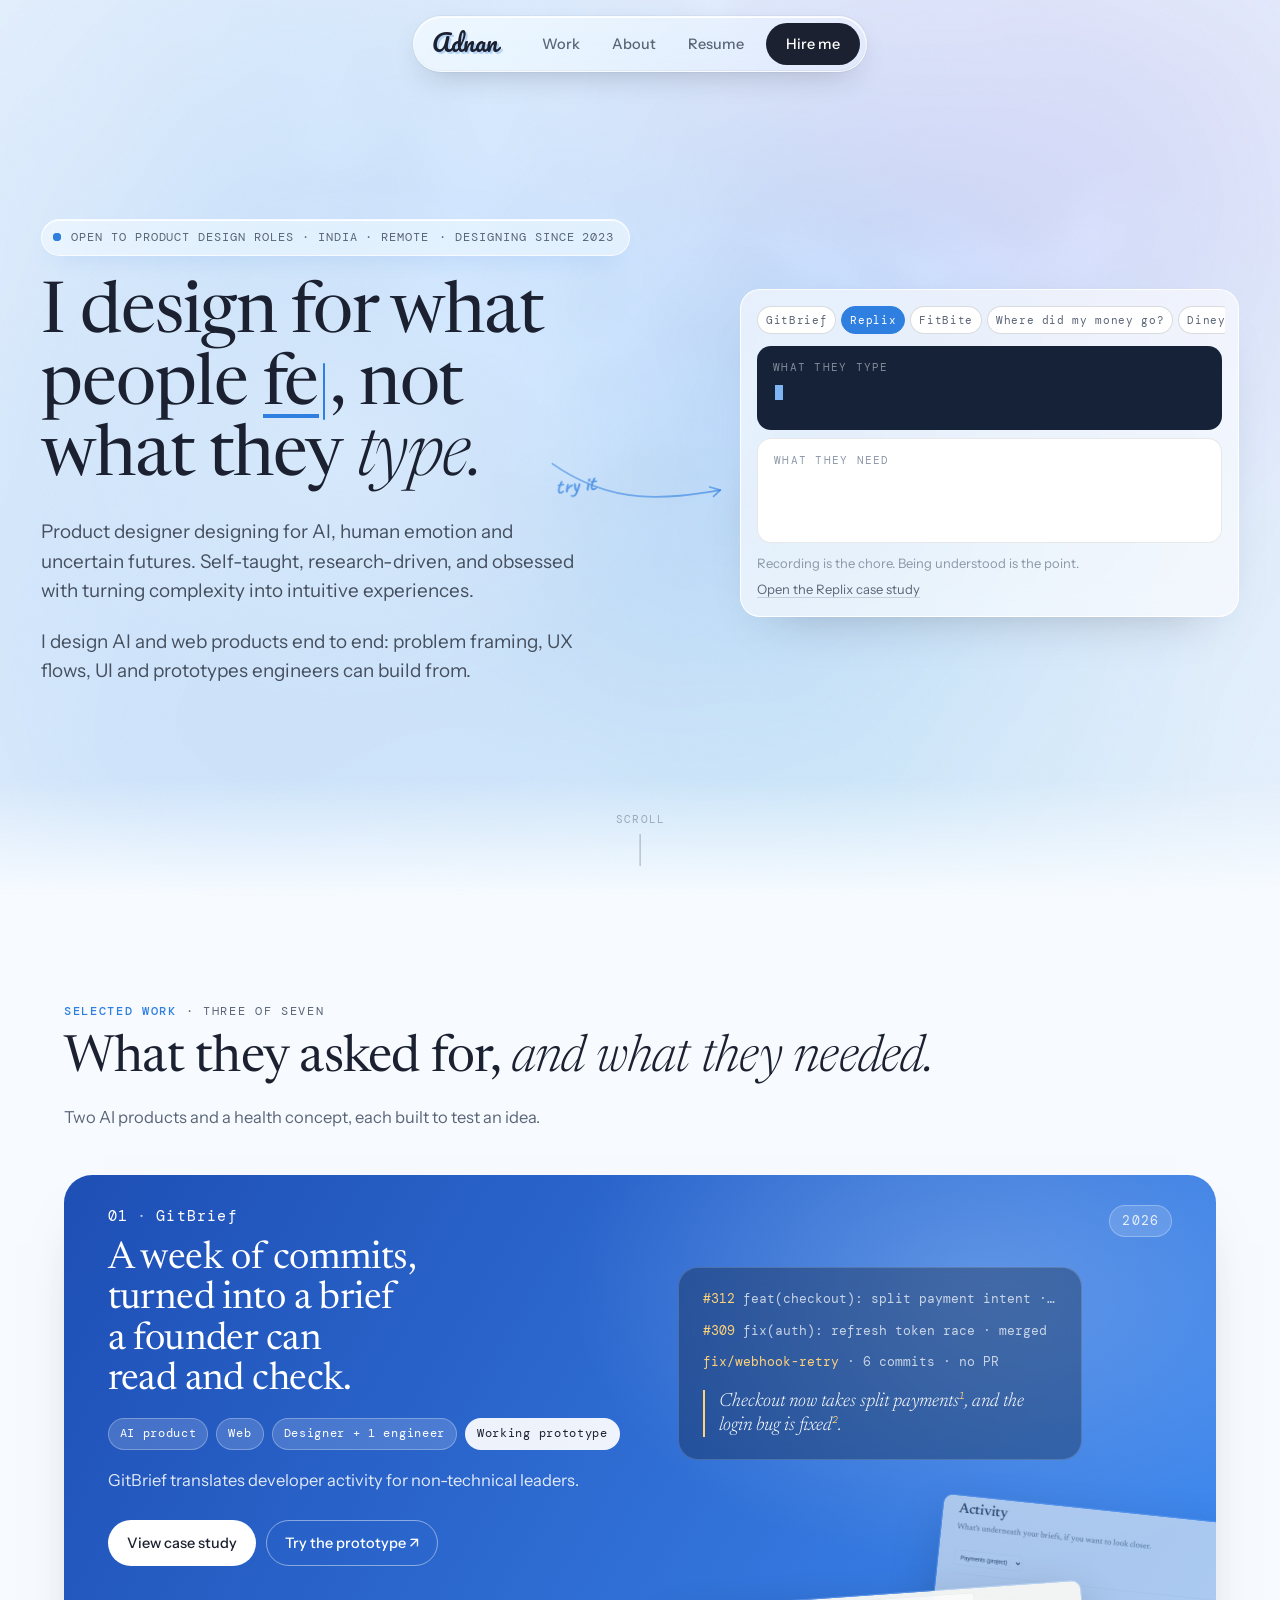
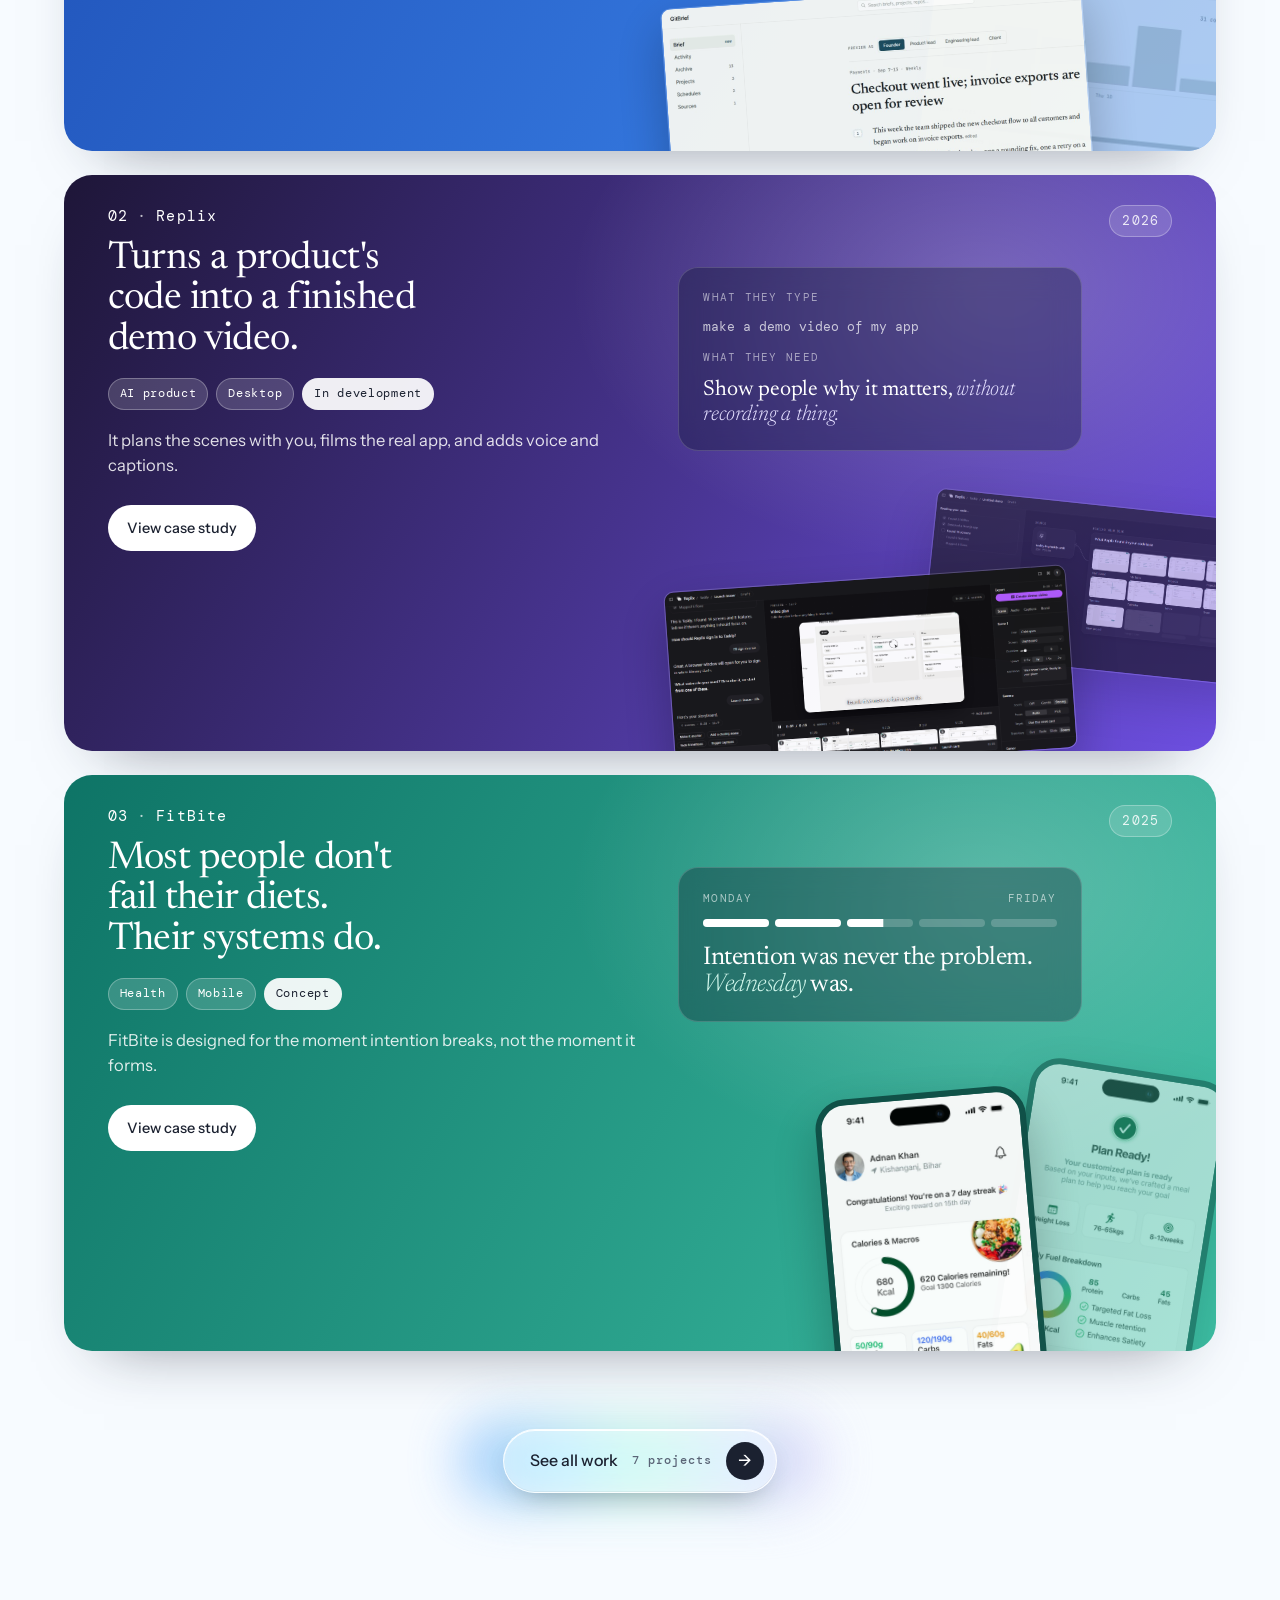
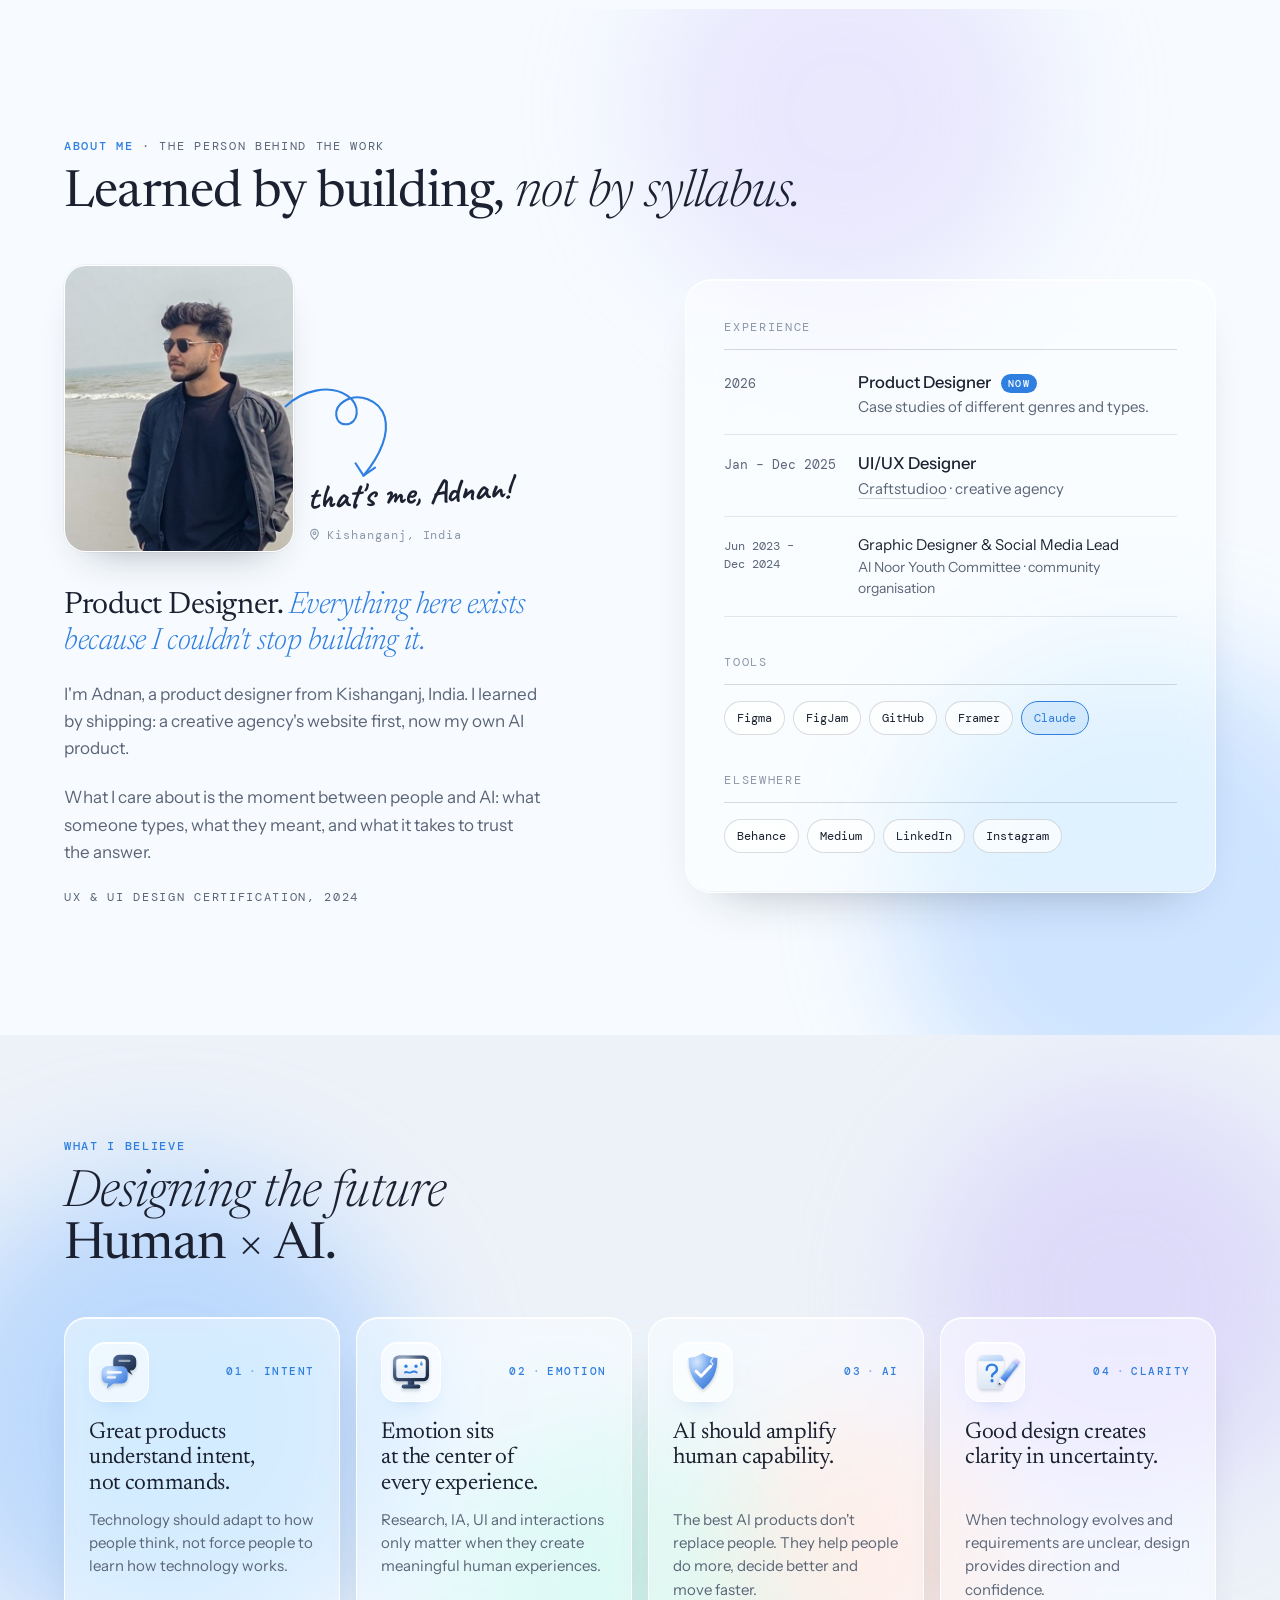
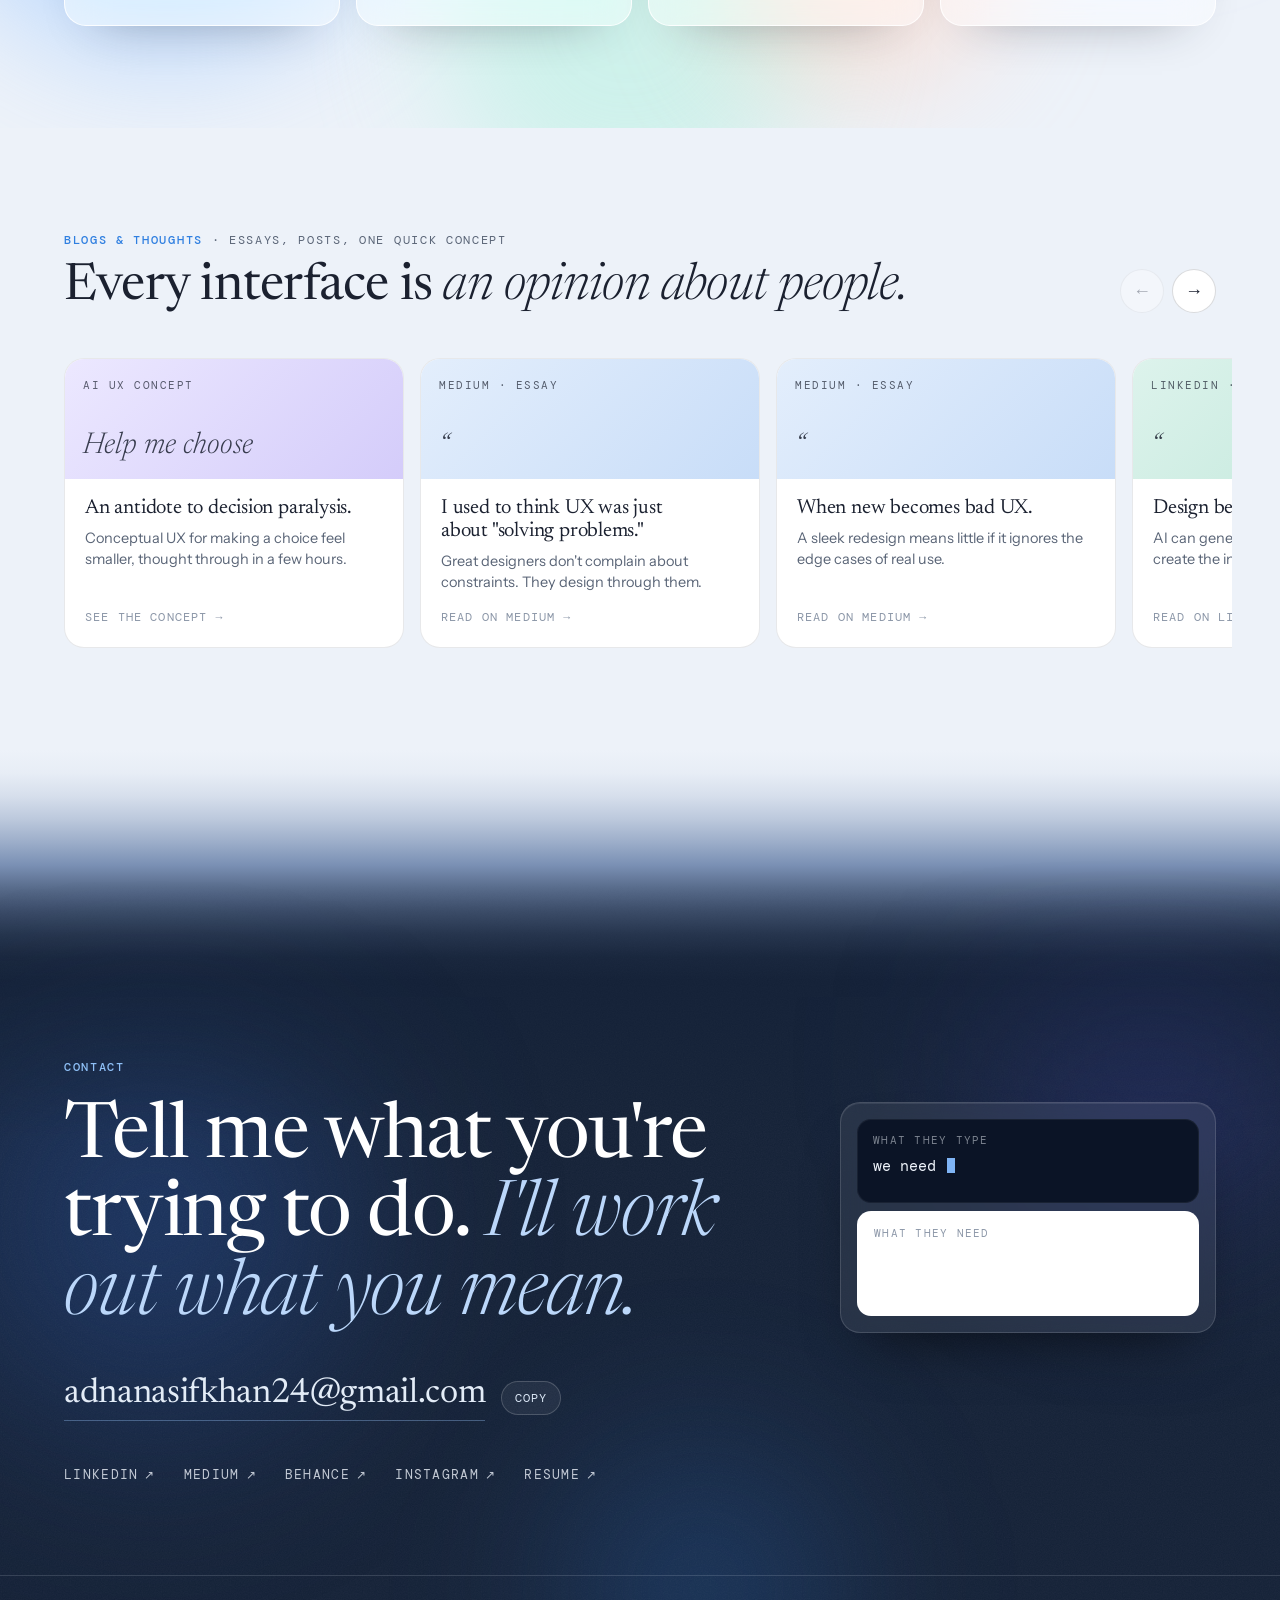
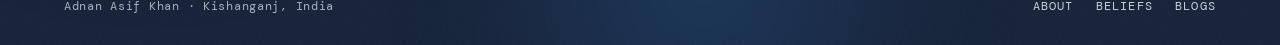
==== commit 65711638: "Add the Craftstudioo case study at /craftstudioo/ and link the Work card to it Copied from the Craft" ====
--- a/index.html
+++ b/index.html
@@ -1093,7 +1093,7 @@
             <span class="go">Open the case study</span>
           </div>
         </a>
-        <a class="pc" data-cat="agency" href="https://www.figma.com/proto/ftuvxt5mZZFxYQ98zcNclq/CRAFT-STUDIOO?node-id=576-3410&amp;t=4TFyViYpZxO9IJ6z-1" target="_blank" rel="noopener">
+        <a class="pc" data-cat="agency" href="/craftstudioo/" target="_blank" rel="noopener">
           <div class="cv g3 has-shots">
           <div class="shots">
             <div class="shot web back"><img src="images/card-craftstudioo-back.jpg" alt="Services section of the Craftstudioo website" loading="lazy" decoding="async" width="720" height="540"></div>
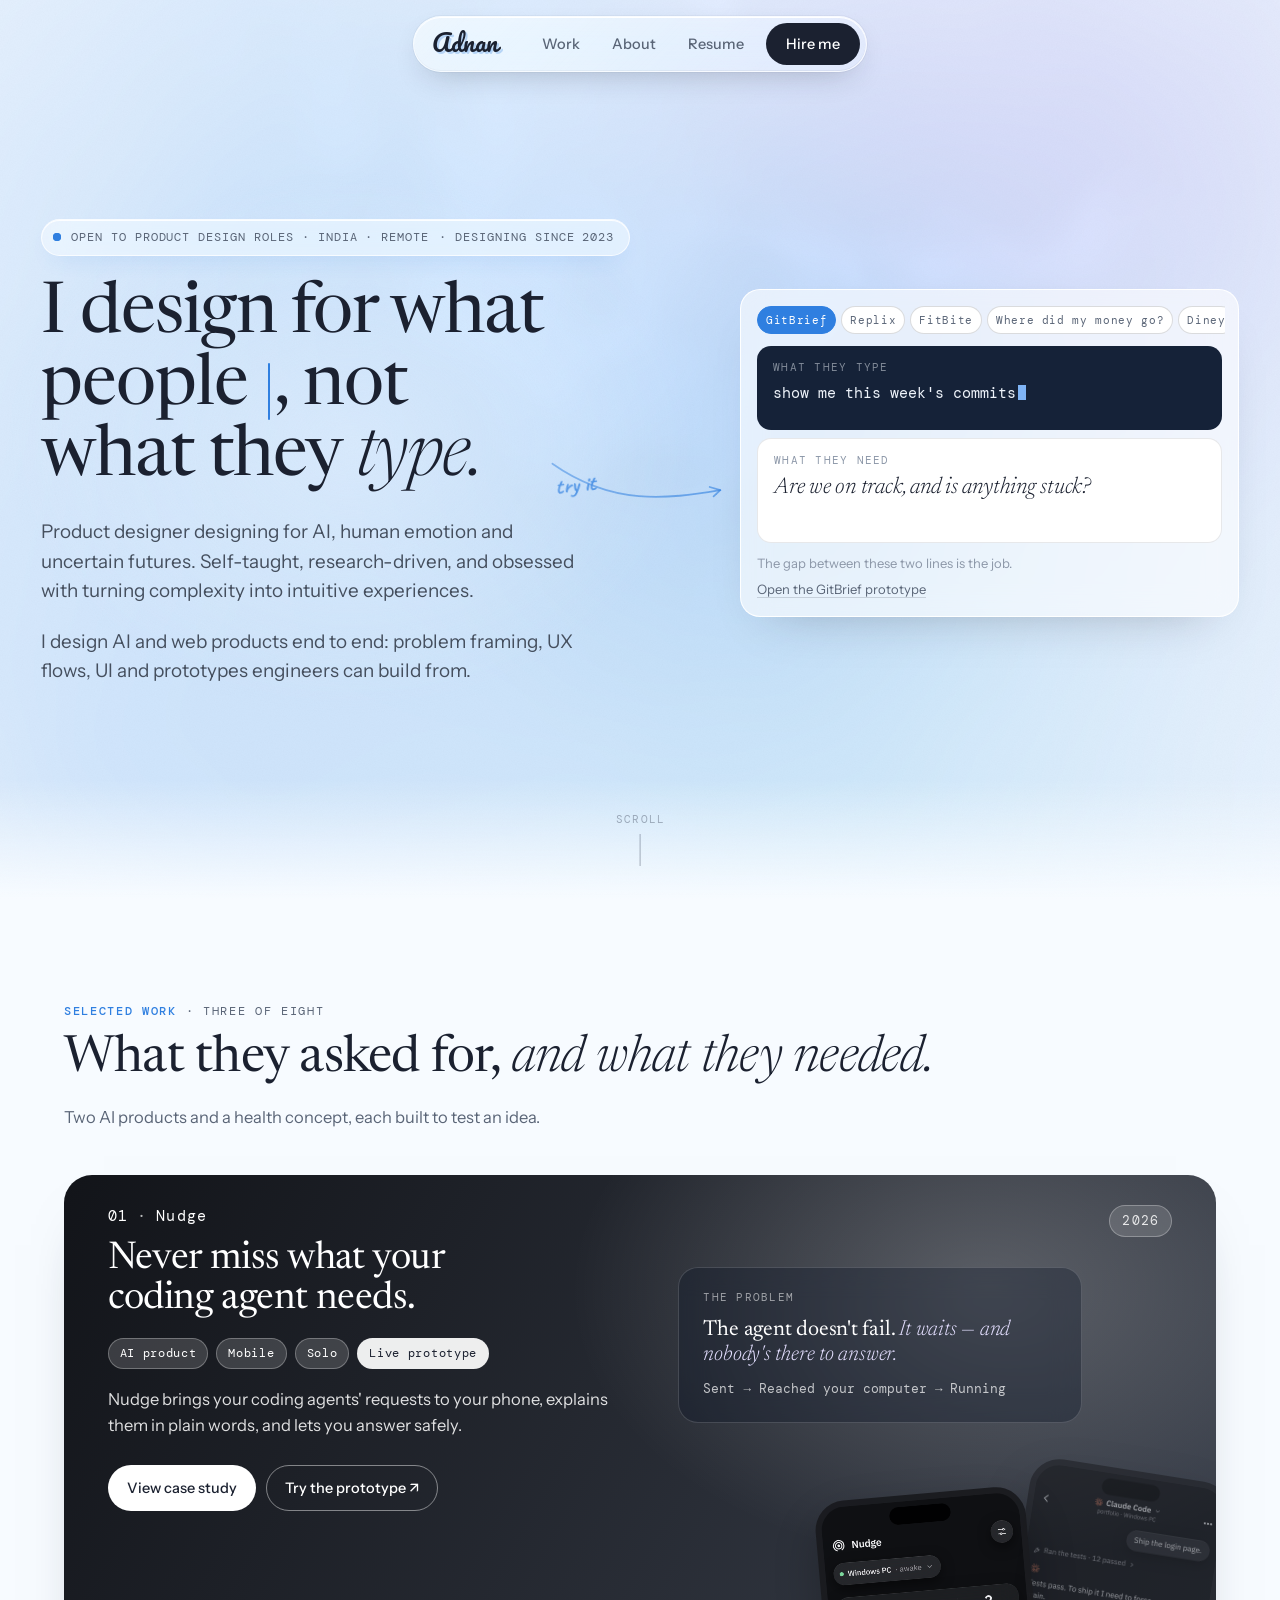
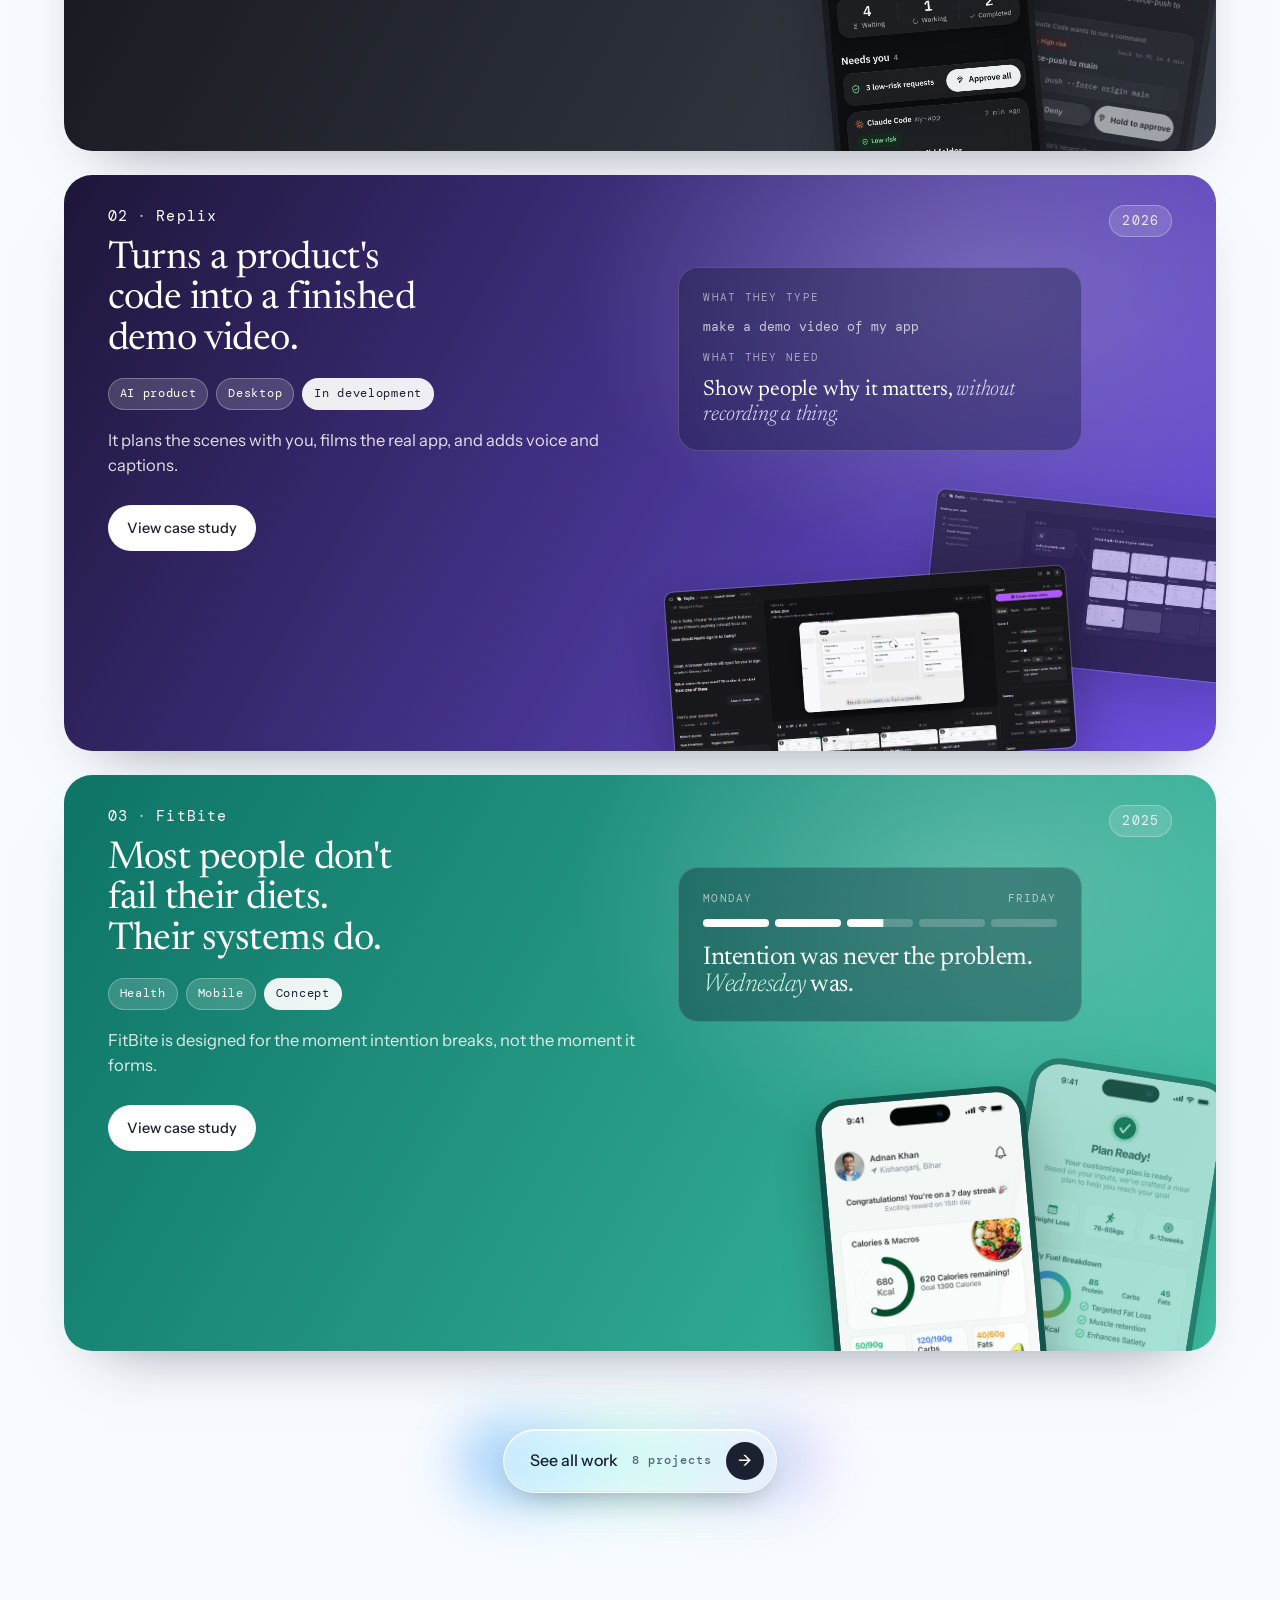
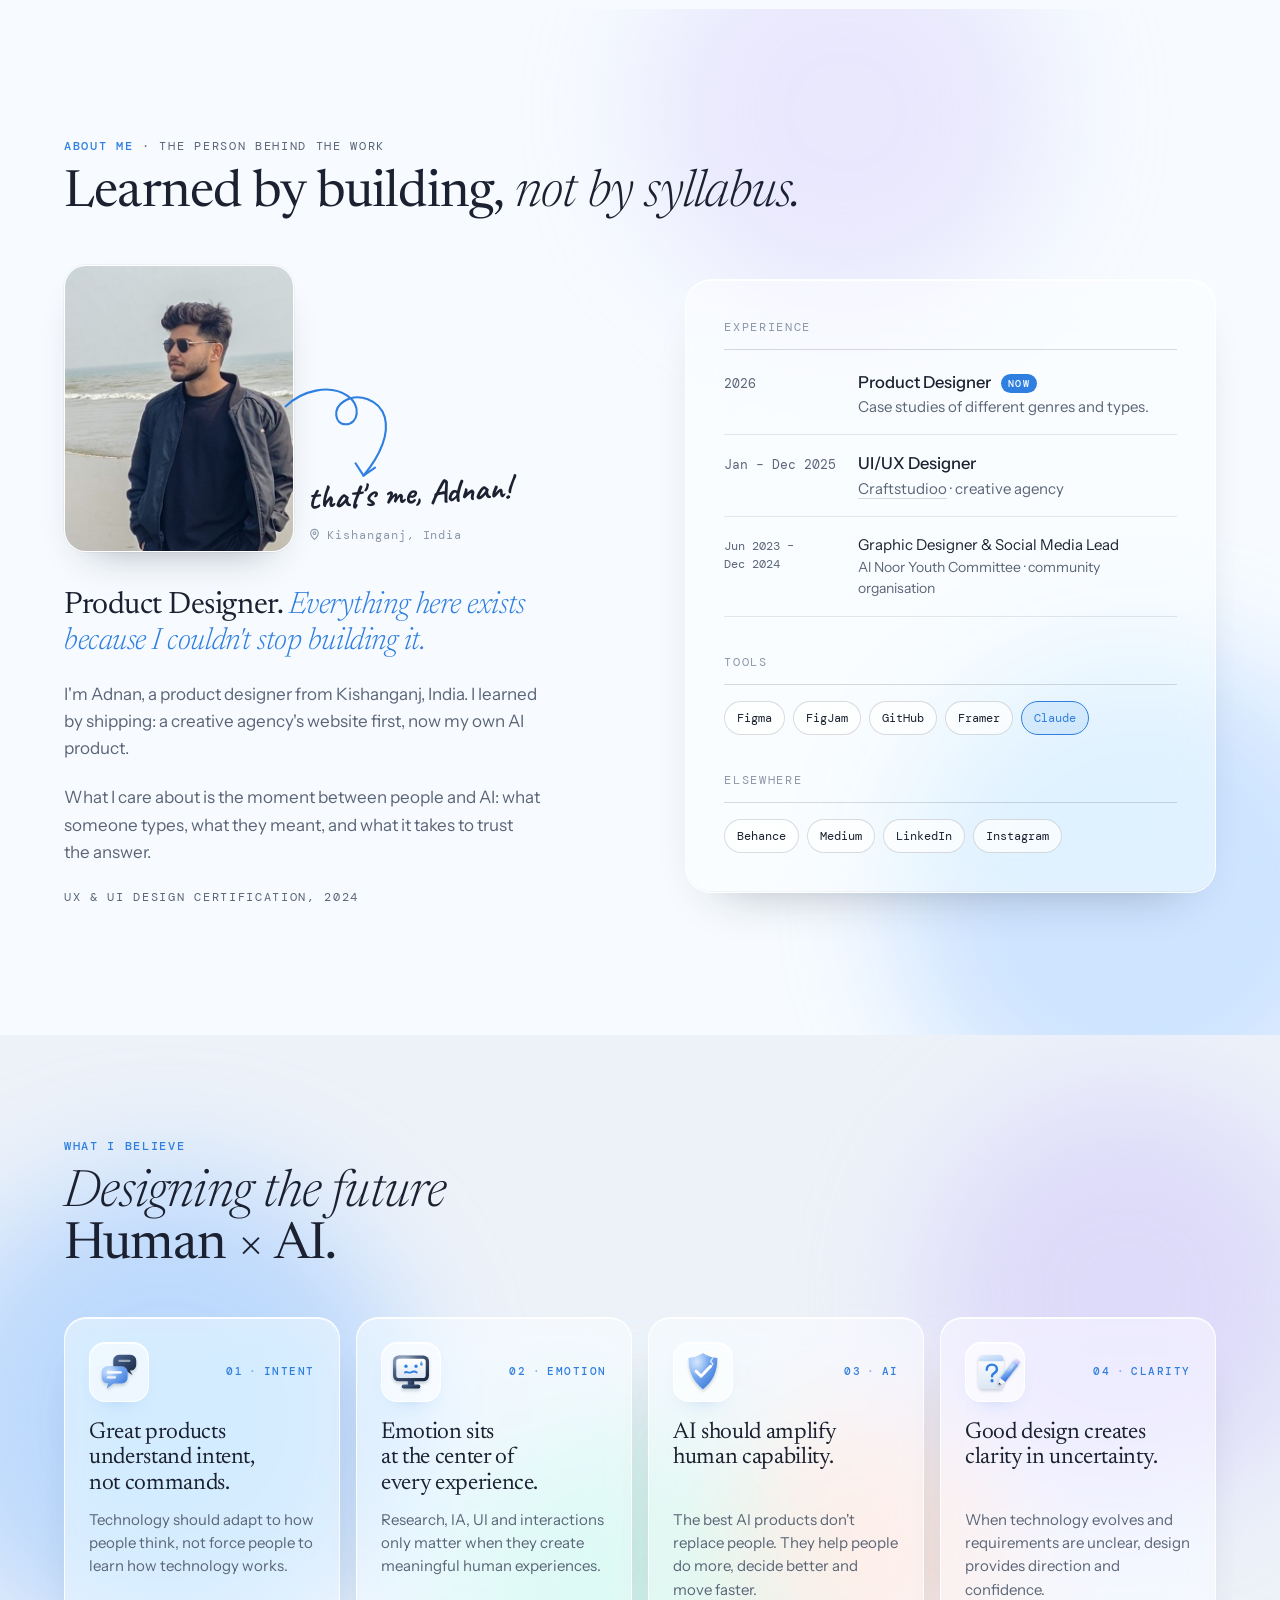
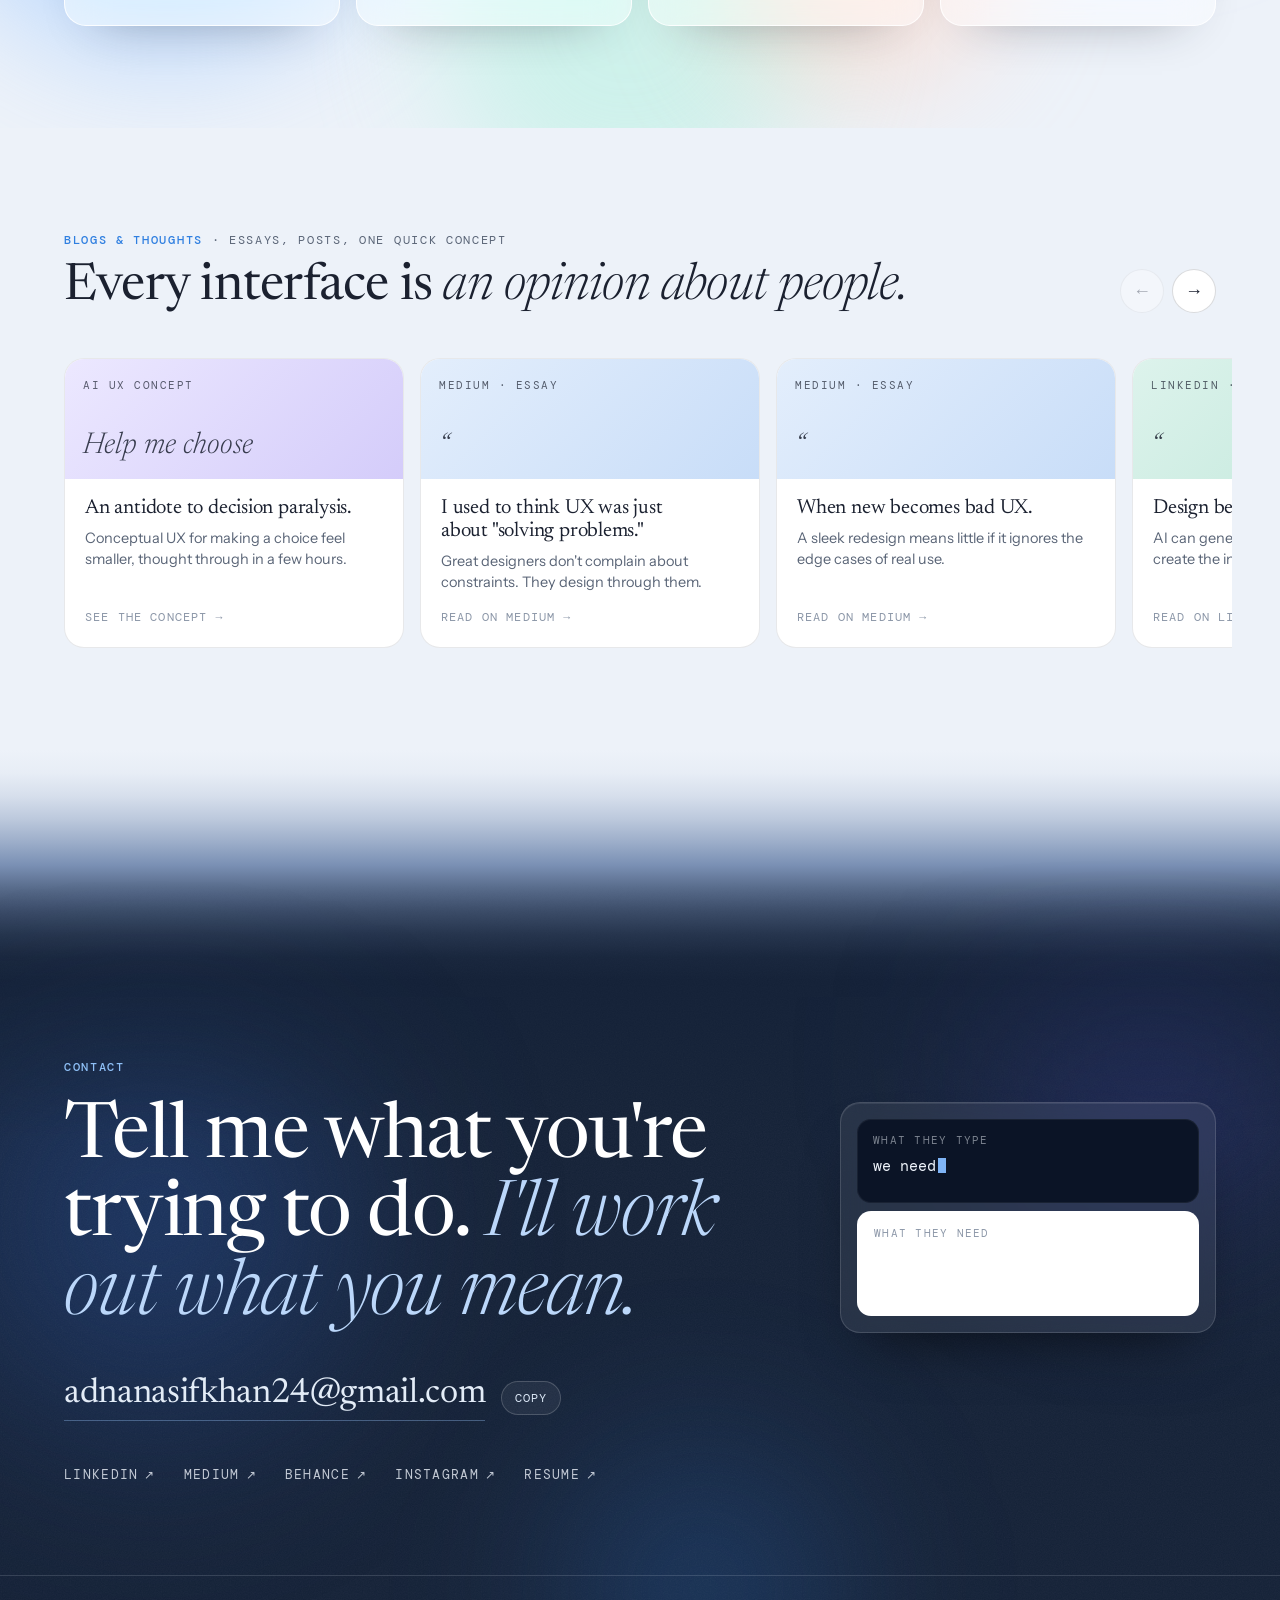
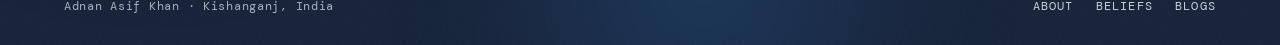
==== commit 6d6c3397: "Add Nudge: first card on the homepage (replacing GitBrief) and on the Work page - Homepage: Nudge, R" ====
--- a/index.html
+++ b/index.html
@@ -267,7 +267,8 @@
   .wc.c1{background:linear-gradient(120deg,#1E4FB5,#3F8BF2)}
   .wc.c2{background:linear-gradient(120deg,#0E7466,#3DBFA4)}
   .wc.c3{background:linear-gradient(120deg,#4A3FB0,#8A7DF0)}
-  .wc.c4{background:linear-gradient(120deg,#1E1638,#6D4FE0)}   /* Replix: same colours as its Work page card */
+  .wc.c4{background:linear-gradient(120deg,#1E1638,#6D4FE0)}
+  .wc.c5{background:linear-gradient(120deg,#121419,#3B414D)}   /* Nudge: the app's own graphite */   /* Replix: same colours as its Work page card */
   .wc > *{position:relative;z-index:1}
   .wc .num{position:absolute;top:clamp(20px,2.4vw,30px);left:clamp(24px,3.4vw,48px);font-family:var(--mono);font-size:15px;letter-spacing:.08em;color:#fff}
   .wc .yr{position:absolute;top:clamp(20px,2.4vw,30px);right:clamp(24px,3.4vw,48px);font-family:var(--mono);font-size:13px;letter-spacing:.1em;color:rgba(255,255,255,.85);background:rgba(255,255,255,.14);border:1px solid rgba(255,255,255,.28);padding:5px 12px;border-radius:999px}
@@ -299,6 +300,9 @@
   .c3 .shot.back {--l:75%;  --t:57.5%;   --w:31.667%;--r:6deg; --o:.6;  --ml:120;--mt:18;--mw:260;--mr:8deg}
   .c3 .shot.front{--l:52.5%;--t:70%;     --w:35%;    --r:-4deg;--o:.97; --ml:30; --mt:44;--mw:270;--mr:-5deg}
   .c4 .shot.back {--l:75%;  --t:57.5%;   --w:31.667%;--r:6deg; --o:.6;  --ml:120;--mt:18;--mw:260;--mr:8deg}
+  .c5 .shot.back {--l:81.25%;--t:48.667%;--w:17.5%;  --r:9deg; --o:.55; --ml:205;--mt:22;--mw:140;--mr:9deg}
+  .c5 .shot.front{--l:66.667%;--t:53%;   --w:18.333%;--r:-5deg;--o:.97; --ml:112;--mt:36;--mw:150;--mr:-5deg}
+  .c5 .shot.phone{background:#1A1B1F}   /* Nudge's phone-frame colour */
   .c4 .shot.front{--l:52.5%;--t:70%;     --w:35%;    --r:-4deg;--o:.97; --ml:30; --mt:44;--mw:270;--mr:-5deg}
   .c2 .shot.back {--l:81.25%;--t:48.667%;--w:17.5%;  --r:9deg; --o:.55; --ml:205;--mt:22;--mw:140;--mr:9deg}
   .c2 .shot.front{--l:66.667%;--t:53%;   --w:18.333%;--r:-5deg;--o:.97; --ml:112;--mt:36;--mw:150;--mr:-5deg}
@@ -604,6 +608,7 @@
   .g5{background:linear-gradient(120deg,#8C5A1F,#E0A956)}
   .g6{background:linear-gradient(120deg,#2A5B78,#6FB1D6)}
   .g7{background:linear-gradient(120deg,#1E1638,#6D4FE0)}
+  .g8{background:linear-gradient(120deg,#121419,#3B414D)}
   .pc .bd{padding:22px 24px 24px;display:flex;flex-direction:column;gap:10px;flex:1}
   .pc h3{margin:0;font-family:var(--serif);font-weight:400;font-size:clamp(24px,2vw,30px);line-height:1.08;letter-spacing:-.015em}
   .pc .pt{display:flex;flex-wrap:wrap;gap:6px}
@@ -779,7 +784,7 @@
     <div class="wrap">
       <div class="sec-head rv pre">
         <div>
-          <div class="eyebrow"><b>Selected work</b> · Three of seven</div>
+          <div class="eyebrow"><b>Selected work</b> · Three of eight</div>
           <h2 class="serif h-l">What they asked for, <i>and what they needed.</i></h2>
         </div>
         <p class="lede">Two AI products and a health concept, each built to test an&nbsp;idea.</p>
@@ -787,24 +792,23 @@
 
       <div class="stack" id="stack">
         <div class="stack-item" style="--i:0">
-          <article class="wc c1">
-            <span class="num">01<span class="pn">GitBrief</span></span><span class="yr">2026</span>
+          <article class="wc c5">
+            <span class="num">01<span class="pn">Nudge</span></span><span class="yr">2026</span>
             <div>
-              <h3 class="serif">A week of commits, turned into a brief a founder can read and check.</h3>
-              <div class="tags"><span class="tag">AI product</span><span class="tag">Web</span><span class="tag">Designer + 1 engineer</span><span class="tag st">Working prototype</span></div>
-              <p>GitBrief translates developer activity for non-technical leaders.</p>
-              <div class="actions"><a class="btn white" href="https://adnnankhan.github.io/GitBrief/" target="_blank" rel="noopener">View case study</a><a class="btn line" href="https://adnnankhan.github.io/GitBrief/auth.html" target="_blank" rel="noopener">Try the prototype ↗</a></div>
+              <h3 class="serif">Never miss what your coding agent needs.</h3>
+              <div class="tags"><span class="tag">AI product</span><span class="tag">Mobile</span><span class="tag">Solo</span><span class="tag st">Live prototype</span></div>
+              <p>Nudge brings your coding agents' requests to your phone, explains them in plain words, and lets you answer safely.</p>
+              <div class="actions"><a class="btn white" href="https://adnnankhan.github.io/Nudge/" target="_blank" rel="noopener">View case study</a><a class="btn line" href="https://adnnankhan.github.io/Nudge/app/" target="_blank" rel="noopener">Try the prototype ↗</a></div>
             </div>
             <div class="panel" aria-hidden="true">
-              <div class="mline"><span class="tg">#312</span> feat(checkout): split payment intent · merged</div>
-              <div class="mline"><span class="tg">#309</span> fix(auth): refresh token race · merged</div>
-              <div class="mline"><span class="tg">fix/webhook-retry</span> · 6 commits · no PR</div>
-              <div class="brief">Checkout now takes split payments<span class="sup">1</span>, and the login bug is fixed<span class="sup">2</span>.</div>
+              <div class="dl">The problem</div>
+              <div class="new">The agent doesn't fail. <i>It waits — and nobody's there to answer.</i></div>
+              <div class="mline">Sent → Reached your computer → Running</div>
             </div>
             <!-- product screens: back behind, front on top; bleed off the card's bottom/right edge -->
             <div class="shots">
-              <div class="shot back"><img src="images/card-gitbrief-back.jpg" alt="GitBrief activity page with a commits-over-time chart" width="780" height="610" loading="lazy" decoding="async"></div>
-              <div class="shot front"><img src="images/card-gitbrief-front.jpg" alt="GitBrief brief in plain language, with inferred claims labelled" width="1150" height="760" loading="lazy" decoding="async"></div>
+              <div class="shot back phone"><img src="images/nudge/nudge-high-risk.png" alt="Nudge high-risk approval in the chat: hold to approve a force-push" width="780" height="1688" loading="lazy" decoding="async"></div>
+              <div class="shot front phone"><img src="images/nudge/nudge-home.png" alt="Nudge home: what needs you first, with a low-risk request to approve" width="780" height="1688" loading="lazy" decoding="async"></div>
             </div>
           </article>
         </div>
@@ -857,7 +861,7 @@
       </div>
 
       <div class="more">
-        <a class="glass" href="#all-work">See all work <span class="cnt">7 projects</span><span class="ar" aria-hidden="true">→</span></a>
+        <a class="glass" href="#all-work">See all work <span class="cnt">8 projects</span><span class="ar" aria-hidden="true">→</span></a>
       </div>
     </div>
   </section>
@@ -1038,14 +1042,14 @@
     <span class="nav-sentinel" data-nav-mark="off" style="top:70%" aria-hidden="true"></span>
     <div class="wrap">
       <a class="back" href="#home">← Back home</a>
-      <div class="eyebrow"><b>All work</b> · Seven projects</div>
+      <div class="eyebrow"><b>All work</b> · Eight projects</div>
       <h1 class="serif" style="margin-top:14px">Everything, <i>in one place.</i></h1>
       <p class="lede">Agency work, a product in progress, and concepts I made to test ideas. Each one starts from what someone asked for, and what they actually needed.</p>
       <div class="filters" role="group" aria-label="Filter projects">
-        <button type="button" aria-pressed="true" data-f="all" id="f-all">All <span>7</span></button>
-        <button type="button" aria-pressed="false" data-f="ai" id="f-ai">AI &amp; UX <span>3</span></button>
+        <button type="button" aria-pressed="true" data-f="all" id="f-all">All <span>8</span></button>
+        <button type="button" aria-pressed="false" data-f="ai" id="f-ai">AI &amp; UX <span>4</span></button>
         <button type="button" aria-pressed="false" data-f="agency" id="f-agency">Agency work <span>1</span></button>
-        <button type="button" aria-pressed="false" data-f="concept" id="f-concept">Concepts <span>4</span></button>
+        <button type="button" aria-pressed="false" data-f="concept" id="f-concept">Concepts <span>5</span></button>
         <button type="button" aria-pressed="false" data-f="dev" id="f-dev">In development <span>1</span></button>
       </div>
     </div>
@@ -1054,12 +1058,25 @@
   <section class="band" style="padding-block:clamp(24px,3vw,40px) clamp(72px,9vw,120px)">
     <div class="wrap">
       <div class="grid" id="grid">
+        <a class="pc" data-cat="ai concept" href="https://adnnankhan.github.io/Nudge/" target="_blank" rel="noopener">
+          <div class="cv g8 has-shots">
+          <div class="shots">
+            <div class="shot phone back" style="background:#1A1B1F"><img src="images/nudge/nudge-high-risk.png" alt="Nudge high-risk approval in the chat: hold to approve a force-push" width="780" height="1688" loading="lazy" decoding="async"></div>
+            <div class="shot phone front" style="background:#1A1B1F"><img src="images/nudge/nudge-home.png" alt="Nudge home: what needs you first, with a low-risk request to approve" width="780" height="1688" loading="lazy" decoding="async"></div>
+          </div><span class="num">01</span><span class="yr">2026</span><span class="cmd">approve it from my phone</span><span class="int">Never miss what your coding agent needs.</span></div>
+          <div class="bd">
+            <h3>Nudge</h3>
+            <div class="pt"><span>AI product</span><span>Mobile</span><span class="st">Live prototype</span></div>
+            <p>A phone app for people who run AI coding agents. It brings each request to your phone, explains it in plain words, and lets you answer safely.</p>
+            <span class="go">Read the case study</span>
+          </div>
+        </a>
         <a class="pc" data-cat="ai" href="https://adnnankhan.github.io/GitBrief/" target="_blank" rel="noopener">
           <div class="cv g1 has-shots">
           <div class="shots">
             <div class="shot web back"><img src="images/card-gitbrief-back.jpg" alt="GitBrief activity page with a commits-over-time chart" loading="lazy" decoding="async" width="780" height="610"></div>
             <div class="shot web front"><img src="images/card-gitbrief-front.jpg" alt="GitBrief brief in plain language, with inferred claims labelled" loading="lazy" decoding="async" width="1150" height="760"></div>
-          </div><span class="num">01</span><span class="yr">2026</span><span class="cmd">show me this week's commits</span><span class="int">Are we on track, and is anything stuck?</span></div>
+          </div><span class="num">02</span><span class="yr">2026</span><span class="cmd">show me this week's commits</span><span class="int">Are we on track, and is anything stuck?</span></div>
           <div class="bd">
             <h3>GitBrief</h3>
             <div class="pt"><span>AI product</span><span>Web</span><span class="st">Working prototype</span></div>
@@ -1072,7 +1089,7 @@
           <div class="shots">
             <div class="shot web dark back"><img src="images/replix/replix-1-reading-code.png" alt="Replix reading a codebase: the screens, features and flows it found" loading="lazy" decoding="async" width="1914" height="863"></div>
             <div class="shot web dark front"><img src="images/replix/replix-2-storyboard.png" alt="Replix storyboard editor: chat, video preview, scene timeline and export settings" loading="lazy" decoding="async" width="1914" height="866"></div>
-          </div><span class="num">02</span><span class="yr">2026</span><span class="cmd">make a demo video of my app</span><span class="int">Show people why it matters, without recording a thing.</span></div>
+          </div><span class="num">03</span><span class="yr">2026</span><span class="cmd">make a demo video of my app</span><span class="int">Show people why it matters, without recording a thing.</span></div>
           <div class="bd">
             <h3>Replix</h3>
             <div class="pt"><span>AI product</span><span>Desktop</span><span class="st">In development</span></div>
@@ -1085,7 +1102,7 @@
           <div class="shots">
             <div class="shot phone back" style="background:#0B4D44"><img src="images/card-fitbite-back.jpg" alt="FitBite plan-ready screen" loading="lazy" decoding="async" width="804" height="1748"></div>
             <div class="shot phone front" style="background:#0B4D44"><img src="images/card-fitbite-front.jpg" alt="FitBite home screen" loading="lazy" decoding="async" width="804" height="1748"></div>
-          </div><span class="num">03</span><span class="yr">2025</span><span class="cmd">track my calories</span><span class="int">Help me follow through on a plan I already made.</span></div>
+          </div><span class="num">04</span><span class="yr">2025</span><span class="cmd">track my calories</span><span class="int">Help me follow through on a plan I already made.</span></div>
           <div class="bd">
             <h3>FitBite</h3>
             <div class="pt"><span>Health</span><span>Mobile</span><span class="st">Concept</span></div>
@@ -1098,7 +1115,7 @@
           <div class="shots">
             <div class="shot web back"><img src="images/card-craftstudioo-back.jpg" alt="Services section of the Craftstudioo website" loading="lazy" decoding="async" width="720" height="540"></div>
             <div class="shot web front"><img src="images/card-craftstudioo-front.jpg" alt="Homepage of the Craftstudioo website" loading="lazy" decoding="async" width="1000" height="590"></div>
-          </div><span class="num">04</span><span class="yr">2025</span><span class="cmd">we need a website</span><span class="int">Make us look worth trusting.</span></div>
+          </div><span class="num">05</span><span class="yr">2025</span><span class="cmd">we need a website</span><span class="int">Make us look worth trusting.</span></div>
           <div class="bd">
             <h3>Craftstudioo</h3>
             <div class="pt"><span>Agency work</span><span>Web</span><span class="st">Shipped</span></div>
@@ -1111,7 +1128,7 @@
           <div class="shots">
             <div class="shot phone back" style="background:#7A3522"><img src="images/card-money-back.jpg" alt="Where did my money go? sort screen, separating shops from shared payment pipes" loading="lazy" decoding="async" width="760" height="1700"></div>
             <div class="shot phone front" style="background:#7A3522"><img src="images/card-money-front.jpg" alt="Where did my money go? home screen with monthly spending by category" loading="lazy" decoding="async" width="760" height="1700"></div>
-          </div><span class="num">05</span><span class="yr">2026</span><span class="cmd">categorise my transactions</span><span class="int">Tell me where my money quietly goes.</span></div>
+          </div><span class="num">06</span><span class="yr">2026</span><span class="cmd">categorise my transactions</span><span class="int">Tell me where my money quietly goes.</span></div>
           <div class="bd">
             <h3>Where did my money go?</h3>
             <div class="pt"><span>Fintech</span><span>Mobile</span><span class="st">Concept</span></div>
@@ -1124,7 +1141,7 @@
           <div class="shots">
             <div class="shot phone back" style="background:#5A3A12"><img src="images/card-diney-back.jpg" alt="Diney restaurant page with menu" loading="lazy" decoding="async" width="780" height="1703"></div>
             <div class="shot phone front" style="background:#5A3A12"><img src="images/card-diney-front.jpg" alt="Diney home screen with nearby restaurants and offers" loading="lazy" decoding="async" width="780" height="1705"></div>
-          </div><span class="num">06</span><span class="yr">First study</span><span class="cmd">book a table for four</span><span class="int">Get us in without the wait.</span></div>
+          </div><span class="num">07</span><span class="yr">First study</span><span class="cmd">book a table for four</span><span class="int">Get us in without the wait.</span></div>
           <div class="bd">
             <h3>Diney</h3>
             <div class="pt"><span>Food</span><span>Mobile</span><span class="st">Concept</span></div>
@@ -1138,7 +1155,7 @@
             <div class="hco back o1"><div class="hk"><span>OPTION A</span></div><div class="hl"></div><div class="hl s"></div></div>
             <div class="hco back o2"><div class="hk"><span>OPTION B</span></div><div class="hl"></div><div class="hl s"></div></div>
             <div class="hco pick o3"><div class="hk"><span>OPTION C</span><span class="hck"><svg width="10" height="10" viewBox="0 0 24 24" fill="none" stroke="#fff" stroke-width="3.5" stroke-linecap="round" stroke-linejoin="round"><path d="M5 12.5 10 17 19 7.5"/></svg></span></div><div class="ht">This one.</div><div class="hl s"></div></div>
-          </div><span class="num">07</span><span class="yr">A few hours</span><span class="cmd">which one should I pick?</span><span class="int">Make the choice feel smaller.</span></div>
+          </div><span class="num">08</span><span class="yr">A few hours</span><span class="cmd">which one should I pick?</span><span class="int">Make the choice feel smaller.</span></div>
           <div class="bd">
             <h3>Help me choose</h3>
             <div class="pt"><span>AI UX</span><span>Experiment</span><span class="st">Concept</span></div>
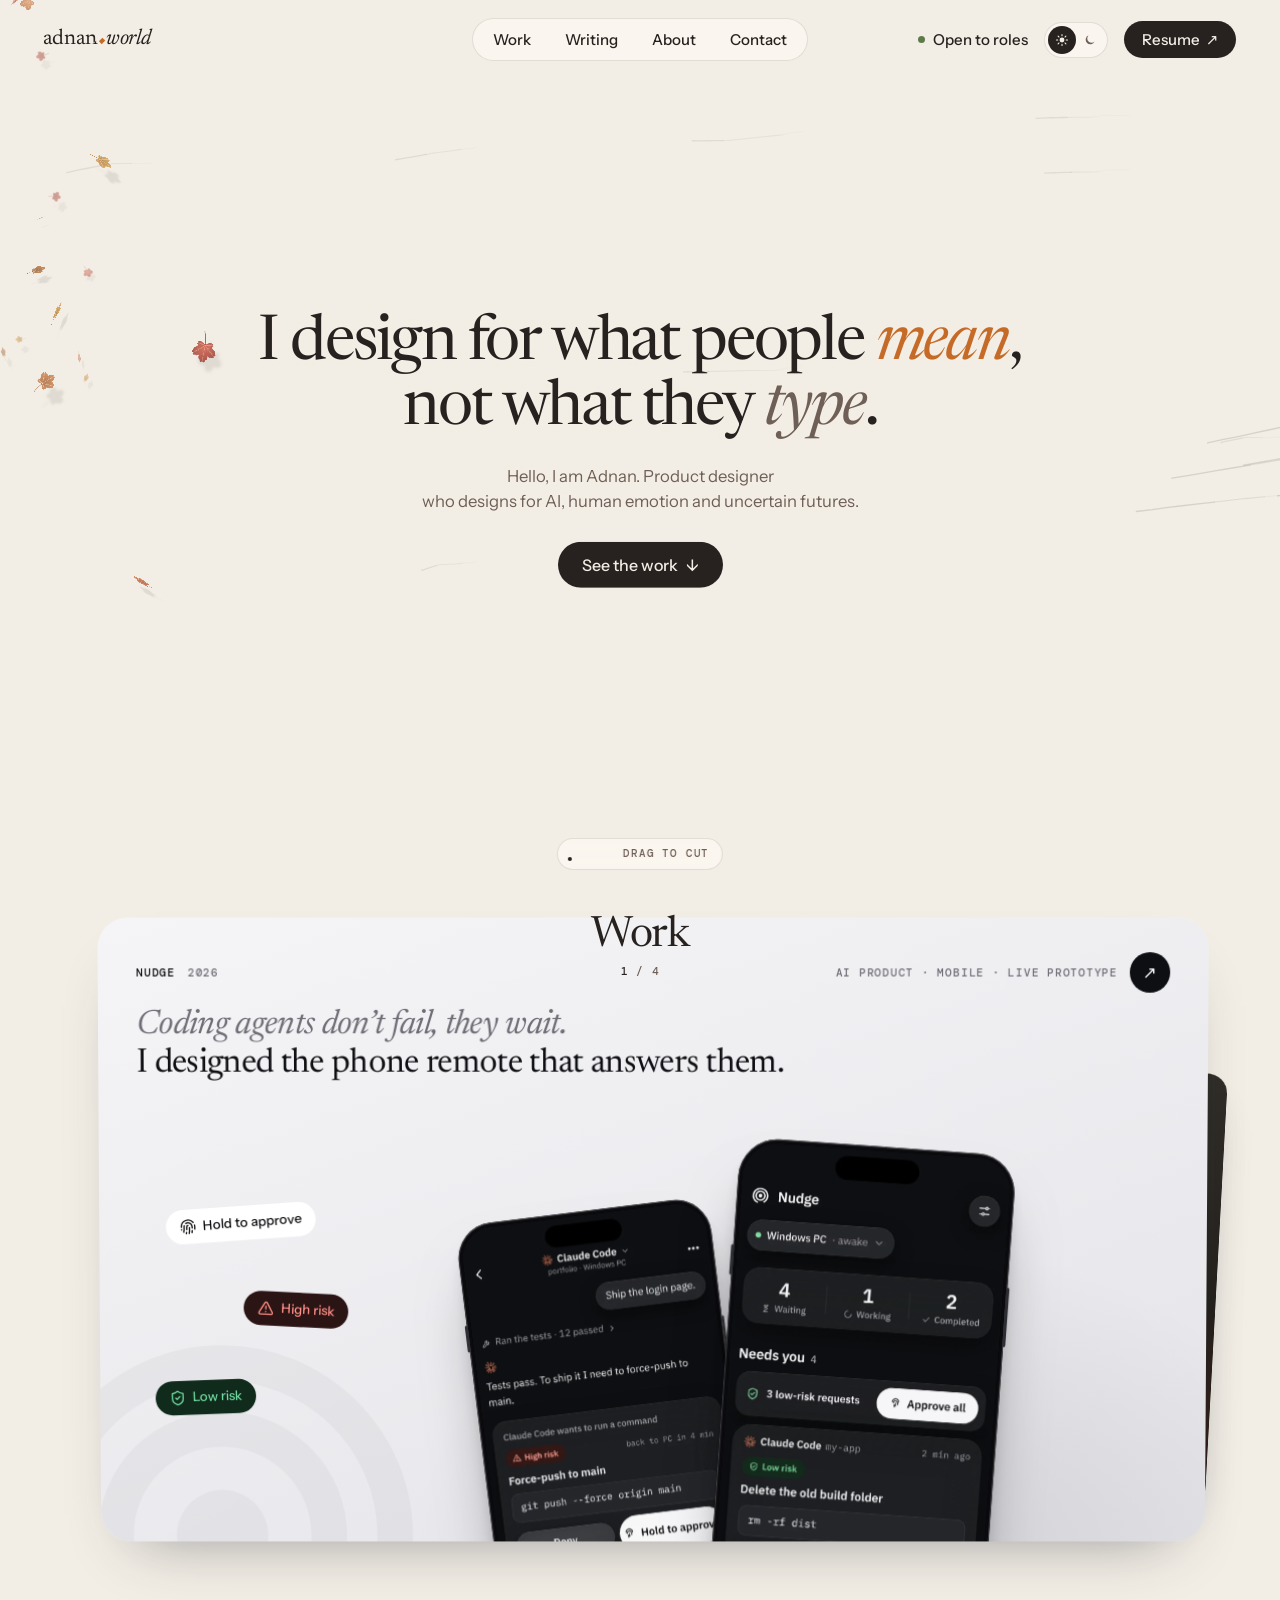
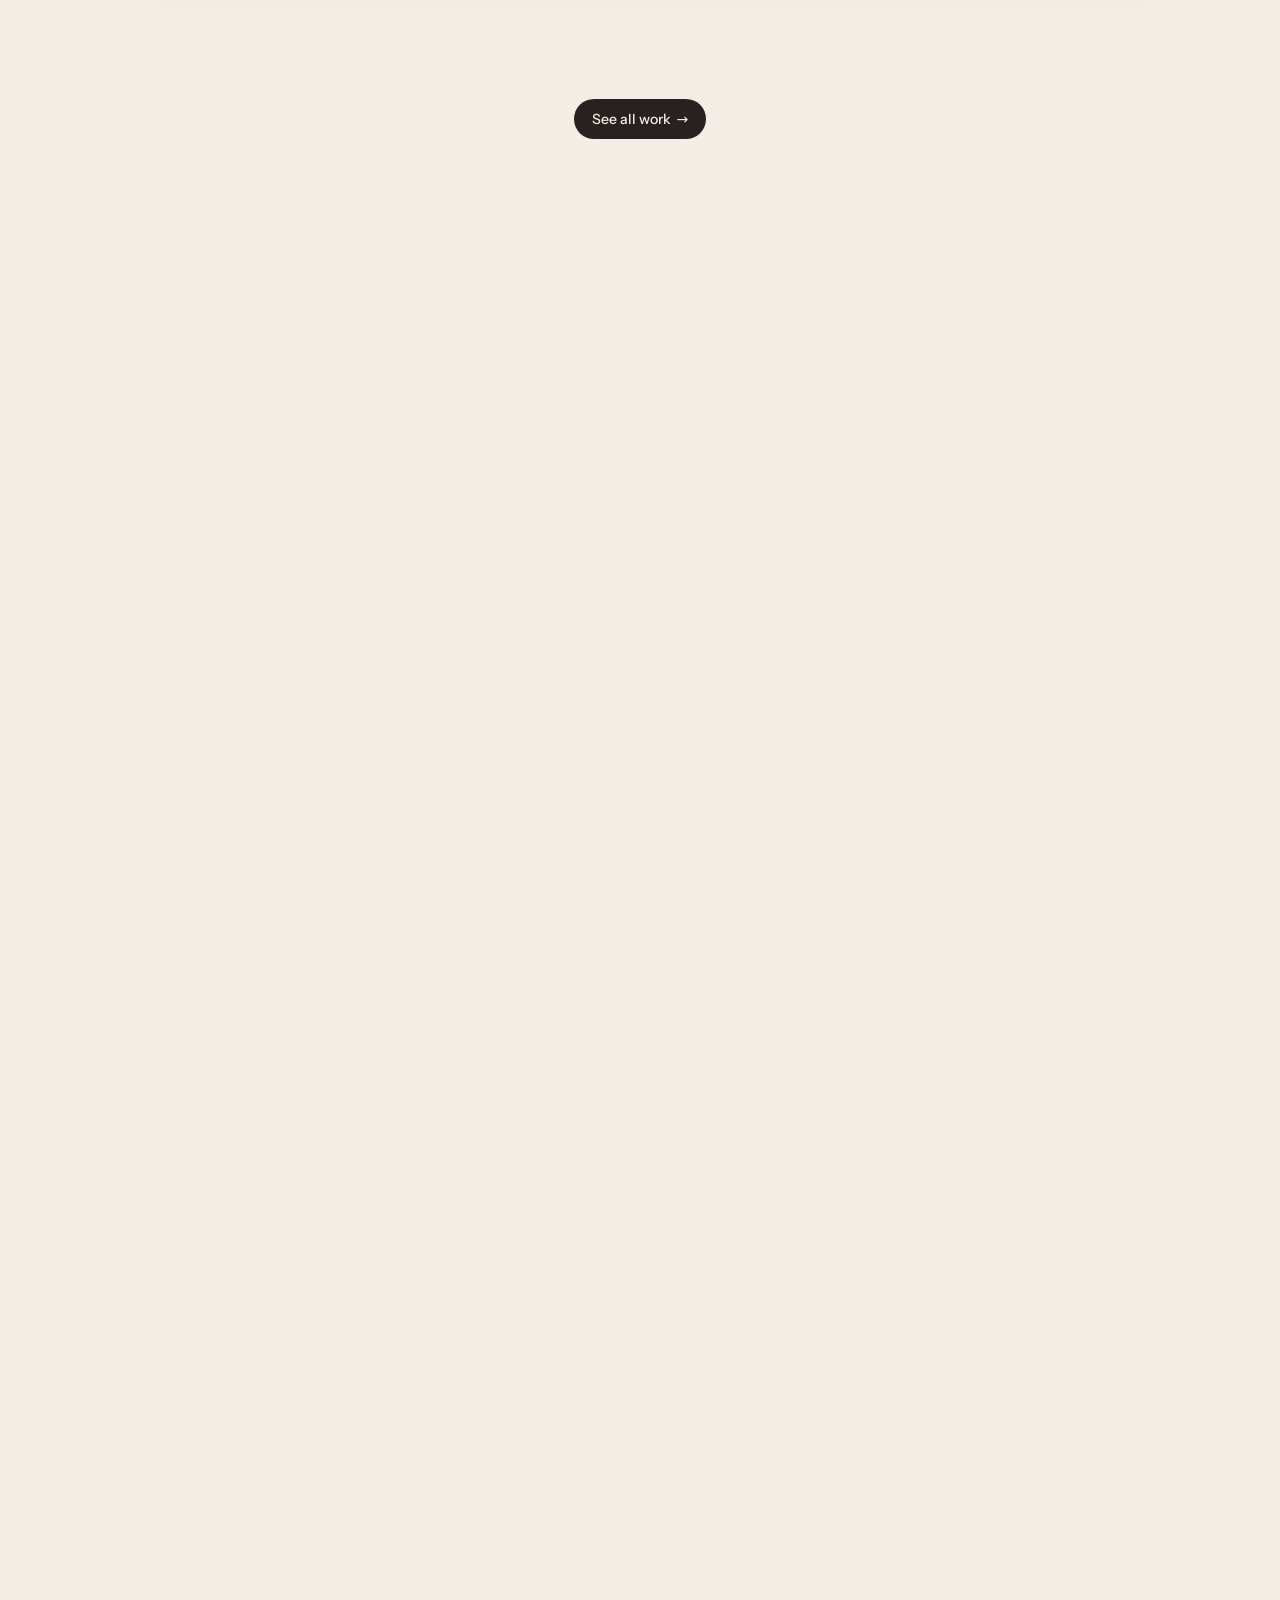
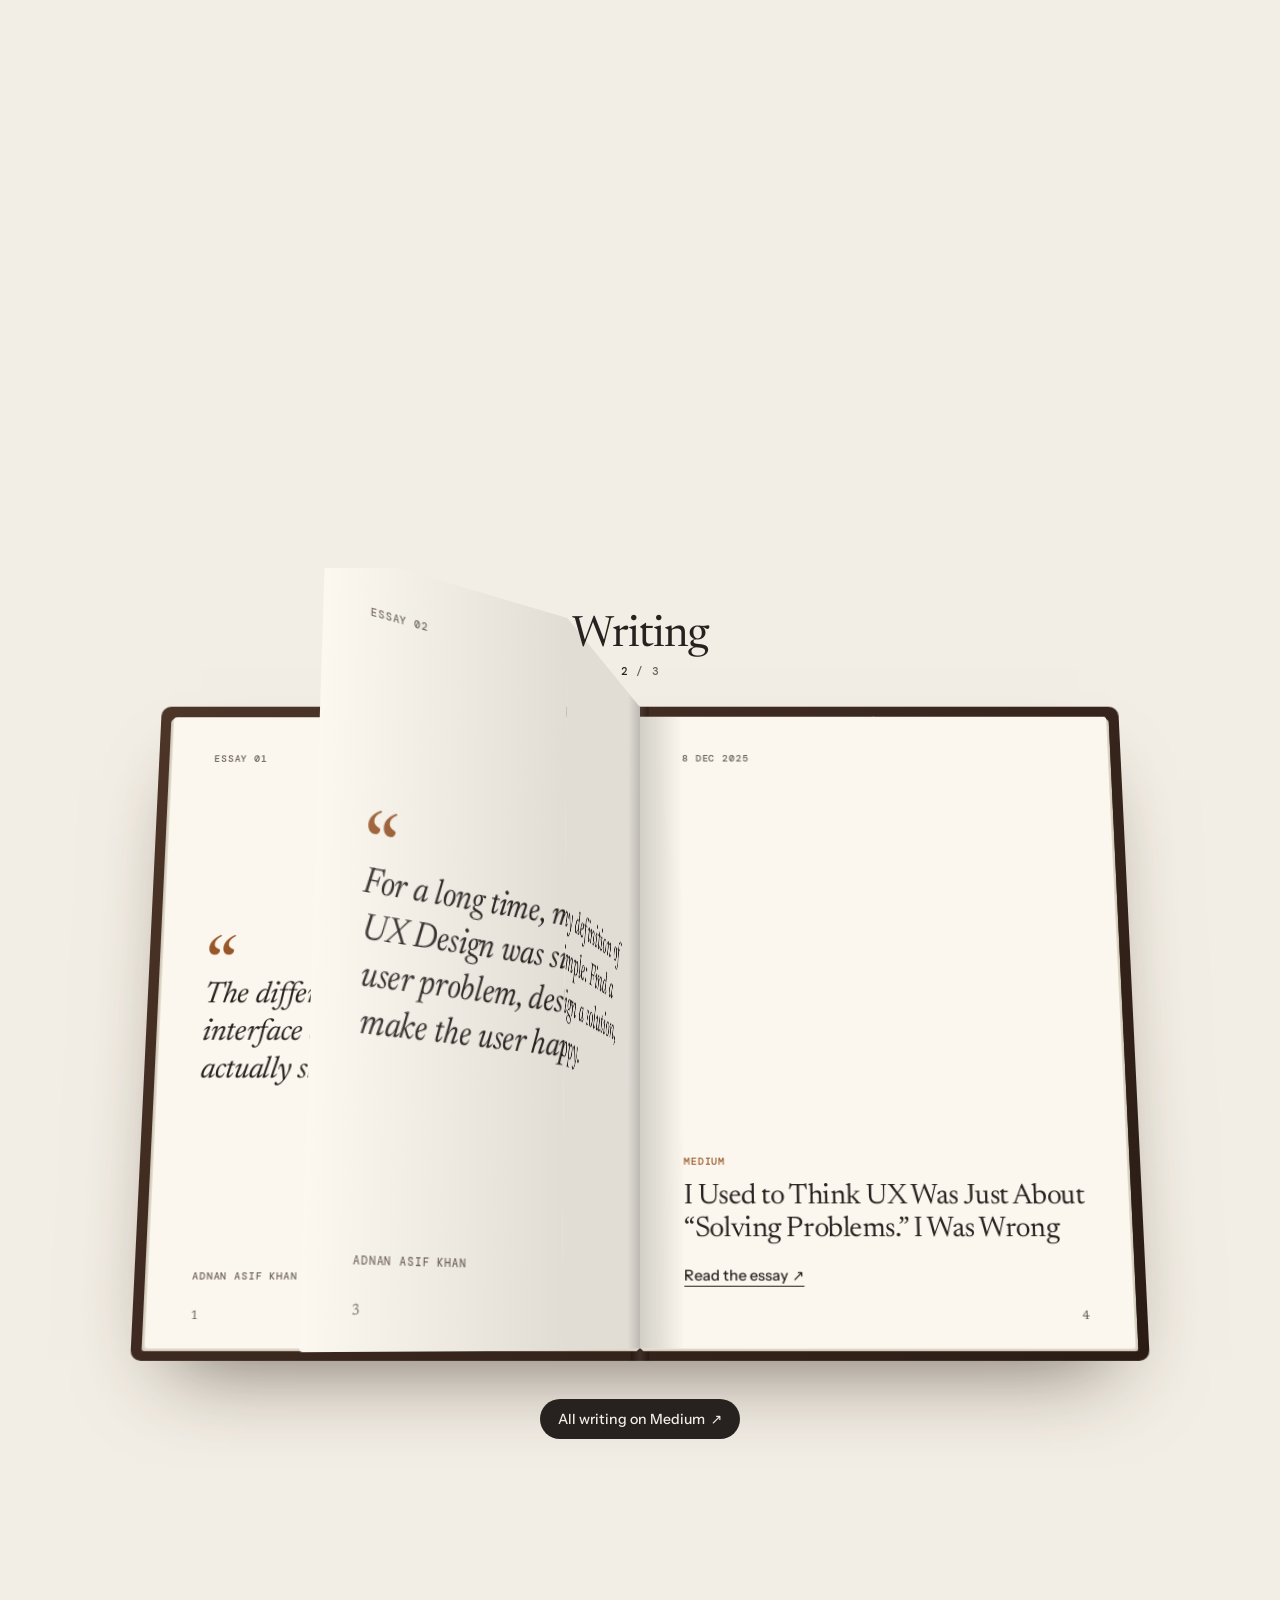
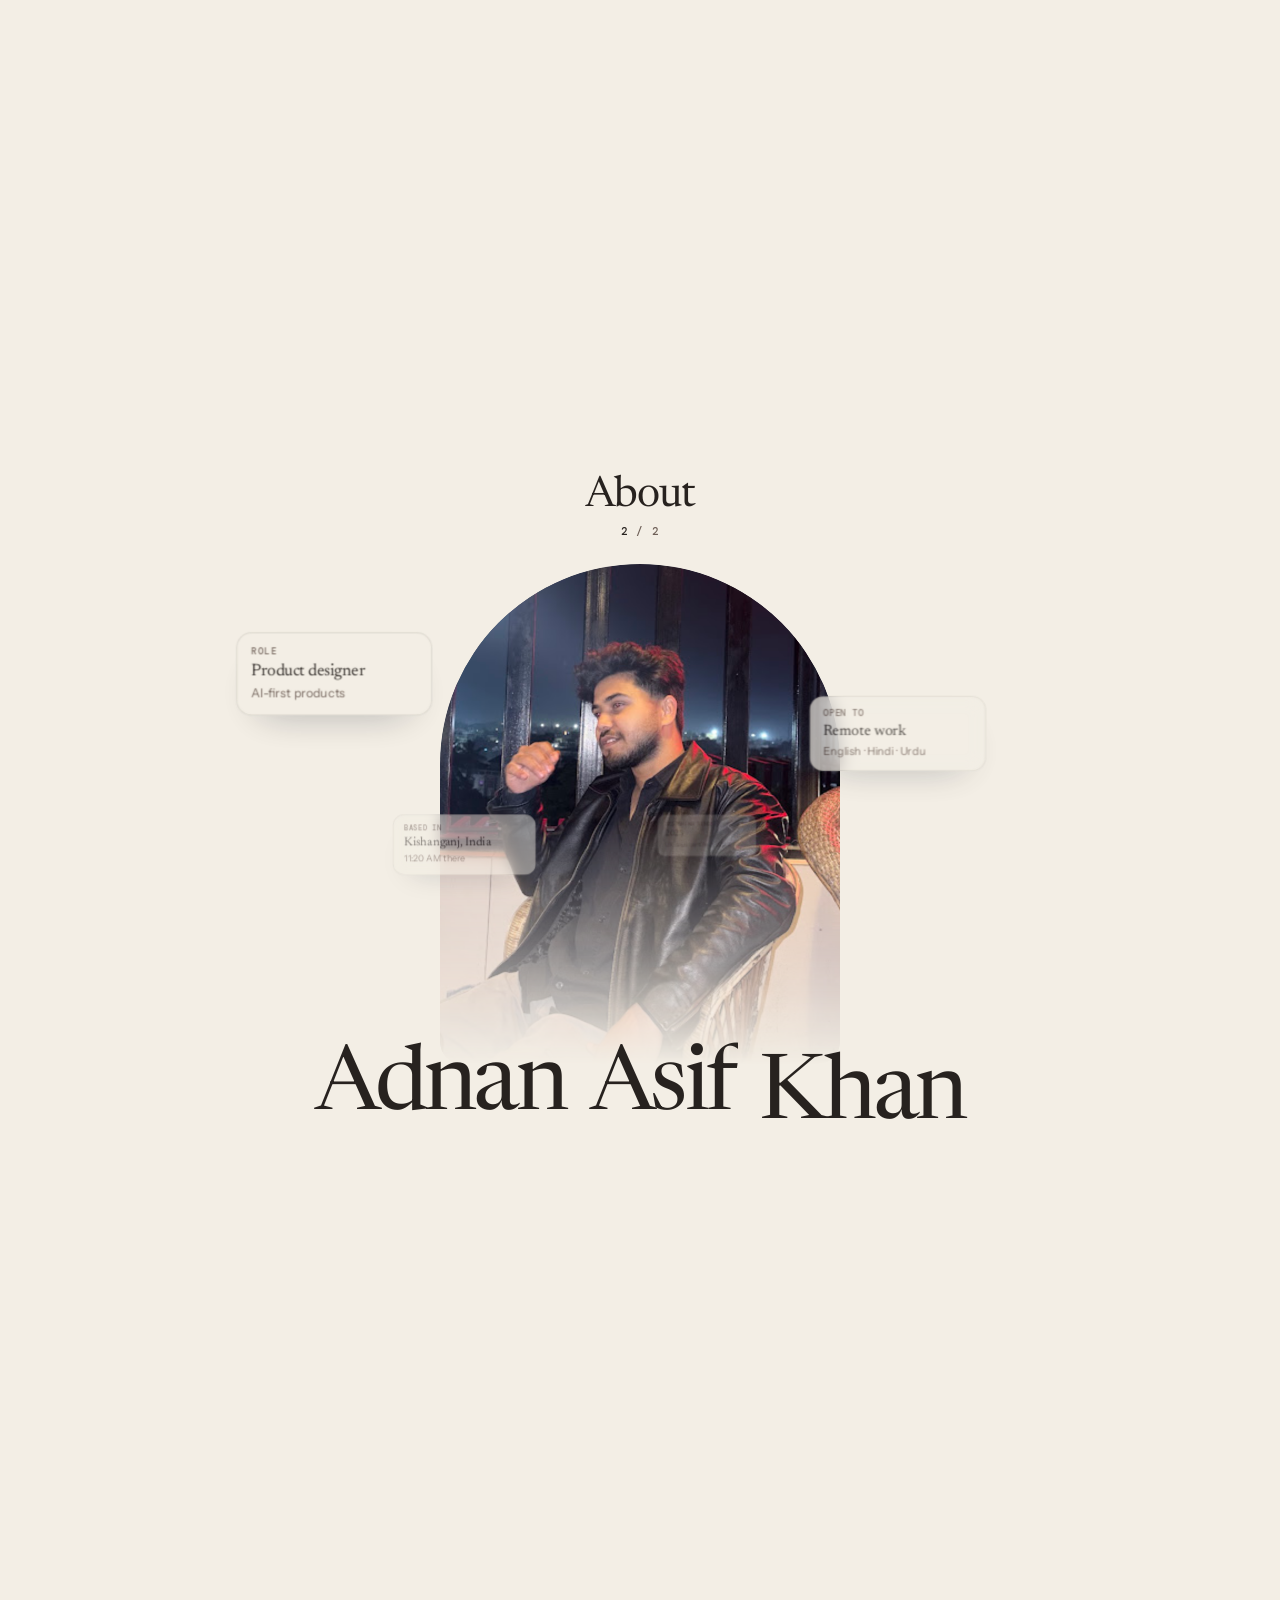
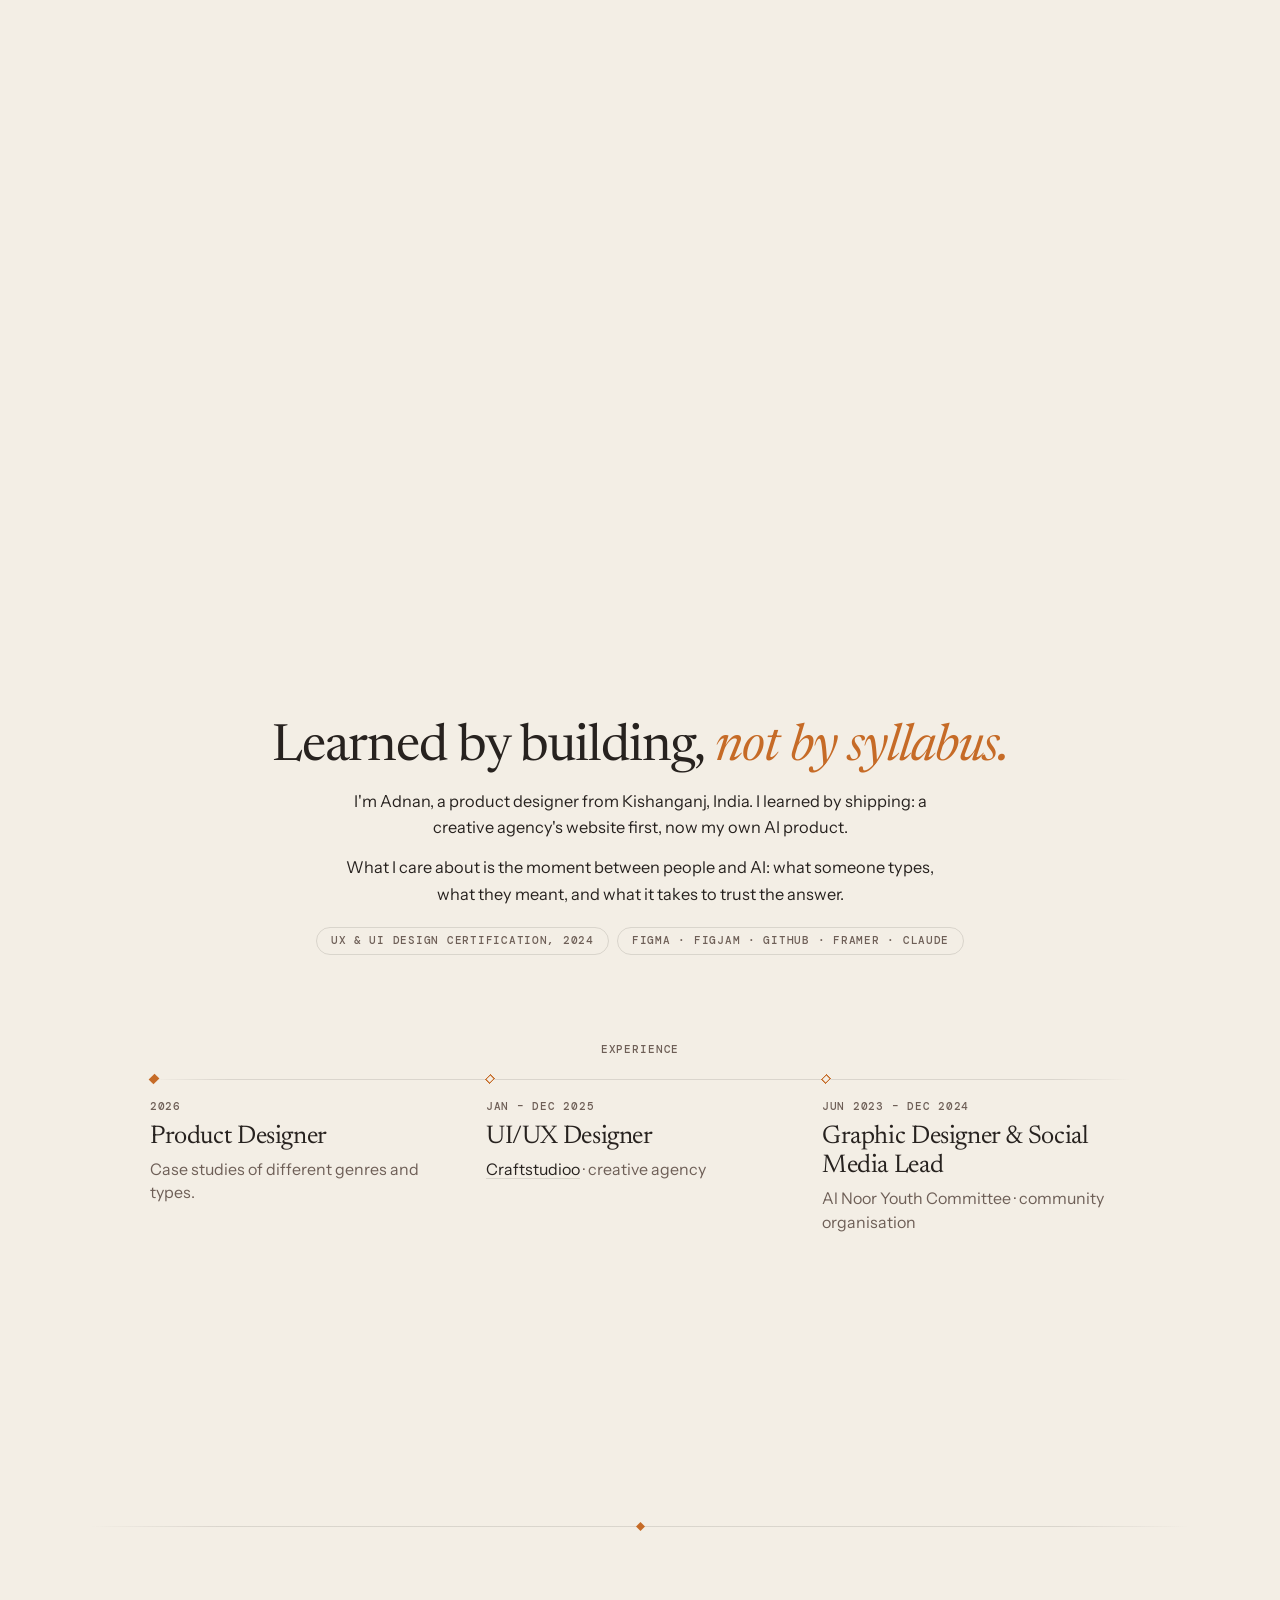
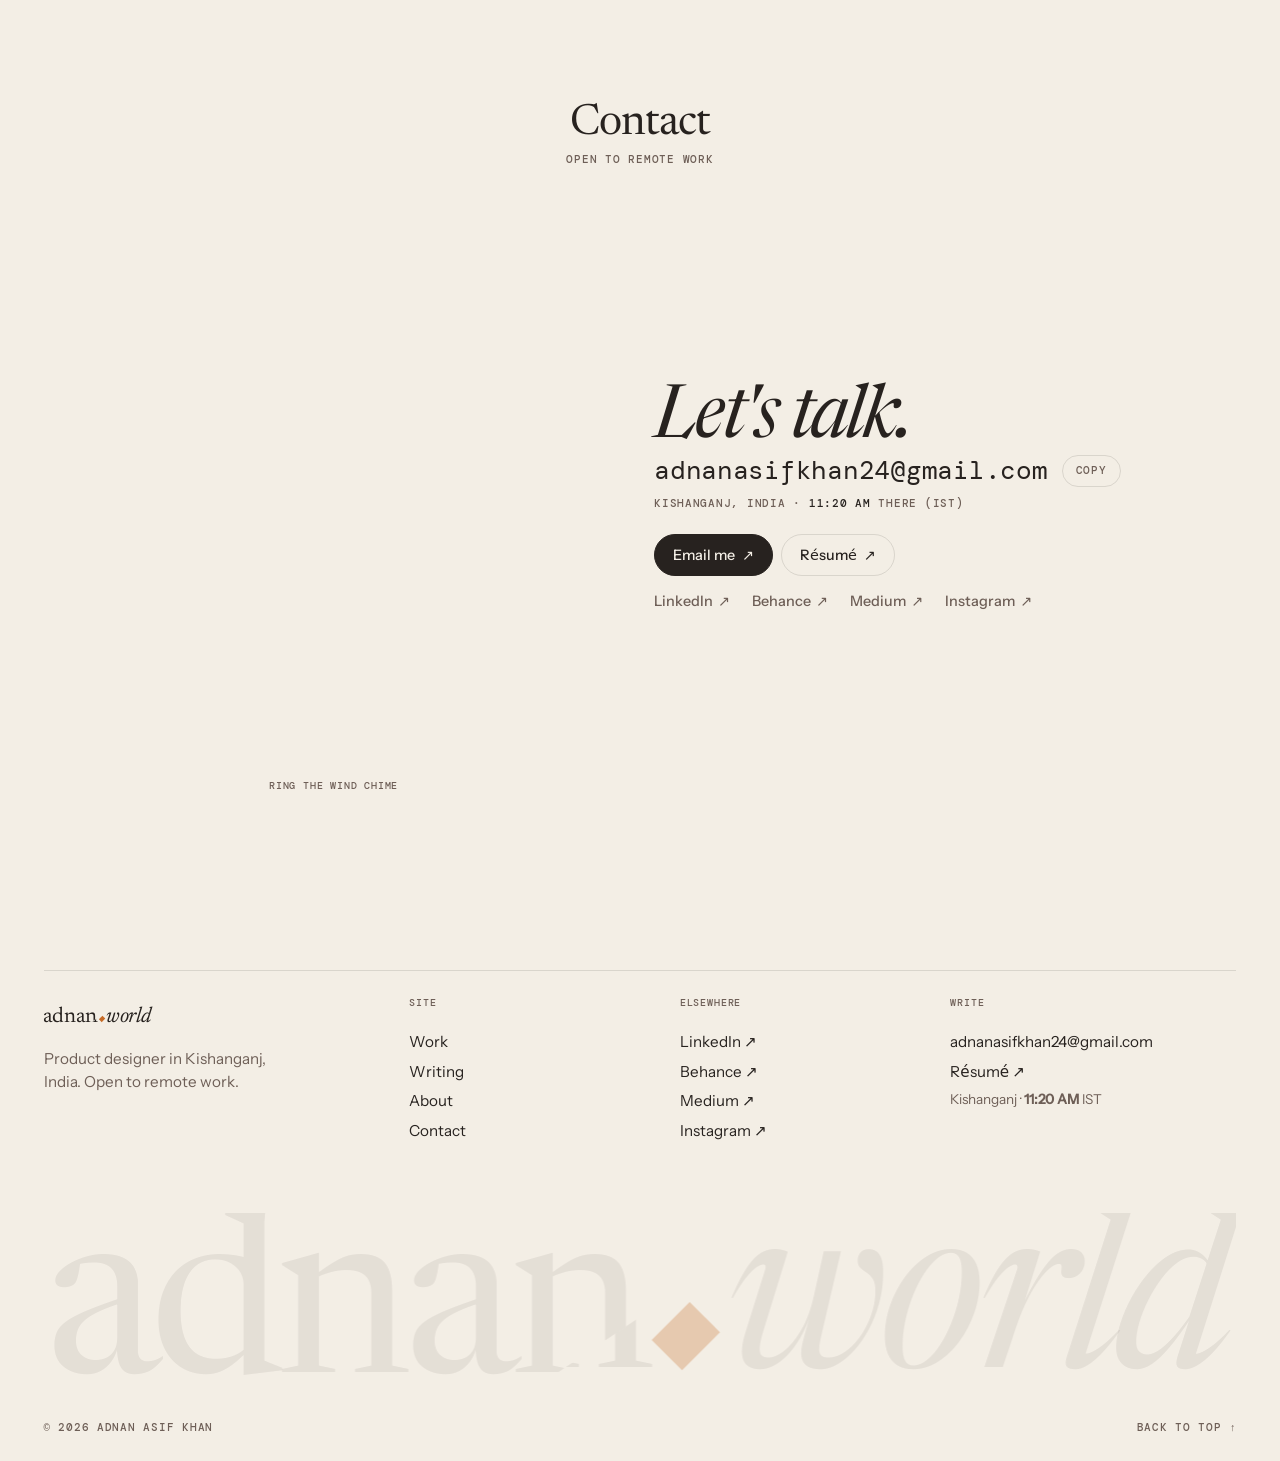
==== commit abea6b7c: "Replace the homepage with the katana site New homepage (opening Z-cut, wind and leaves, day/night sw" ====
--- a/index.html
+++ b/index.html
@@ -1,1938 +1,1080 @@
-<!doctype html>
-<html lang="en">
+<!DOCTYPE html>
+<html lang="en" class="no-js">
 <head>
 <meta charset="utf-8">
-<meta name="viewport" content="width=device-width, initial-scale=1">
-<meta name="description" content="Product designer designing for AI, human emotion and uncertain futures. Self-taught, research-driven, and obsessed with turning complexity into intuitive experiences.">
-<meta property="og:type" content="website">
-<meta property="og:title" content="Adnan Asif Khan · Product Designer">
-<meta property="og:description" content="Product designer designing for AI, human emotion and uncertain futures. Self-taught, research-driven, and obsessed with turning complexity into intuitive experiences.">
-<meta property="og:url" content="https://adnan.world/">
-<meta name="twitter:card" content="summary">
-<link rel="icon" href="data:image/svg+xml,%3Csvg%20xmlns%3D'http%3A%2F%2Fwww.w3.org%2F2000%2Fsvg'%20viewBox%3D'0%200%2064%2064'%3E%3Crect%20width%3D'64'%20height%3D'64'%20rx%3D'16'%20fill%3D'%23152238'%2F%3E%3Ctext%20x%3D'32'%20y%3D'45'%20font-family%3D'Georgia%2Cserif'%20font-size%3D'38'%20fill%3D'%23fff'%20text-anchor%3D'middle'%3EA%3C%2Ftext%3E%3C%2Fsvg%3E">
-<title>Adnan Asif Khan</title>
-<link rel="preconnect" href="https://fonts.googleapis.com">
-<link rel="stylesheet" href="https://fonts.googleapis.com/css2?family=Newsreader:ital,opsz,wght@0,6..72,300..700;1,6..72,300..700&family=Instrument+Sans:ital,wght@0,400..700;1,400..700&family=DM+Mono:ital,wght@0,400;0,500;1,400&family=Caveat:wght@500;700&family=Pacifico&display=swap">
+<script>document.documentElement.classList.remove('no-js'); document.documentElement.classList.add('opening');</script>
+<meta name="viewport" content="width=device-width, initial-scale=1, viewport-fit=cover">
+<title>Adnan Asif Khan · Product designer · adnan.world</title>
+<meta name="color-scheme" content="light dark">
+<meta name="description" content="Adnan Asif Khan, product designer in Kishanganj, India: selected work, writing, about and contact. Open to remote work.">
+<link rel="icon" href="favicon-k.svg" type="image/svg+xml">
+<meta name="theme-color" content="#F3EEE5">
+<link rel="stylesheet" href="hero/css/base.css">
+<link rel="stylesheet" href="wc.css">
 <style>
-  :root{
-    --ground:#F7FBFF; --surface:#EDF2F9; --white:#FFFFFF;
-    --navy:#152238;
-    --t:#1B2130; --m:#5A6577; --f:#8C97A8; --line:rgba(27,33,48,.10); --line-2:rgba(27,33,48,.16);
-    --acc:#2F7FE0; --acc-soft:rgba(47,127,224,.10);
-    --serif:"Newsreader",Georgia,"Times New Roman",serif;
-    --sans:"Instrument Sans",system-ui,-apple-system,"Segoe UI",sans-serif;
-    --mono:"DM Mono",ui-monospace,"SF Mono",Menlo,Consolas,monospace;
-    --gutter:clamp(16px,5vw,72px);
-    --max:1200px;
-    --navh:72px; /* space the floating capsule occupies: 16px offset + ~52px pill */
-    --capclear:84px; /* top padding every first section needs so nothing sits under the capsule */
-    color-scheme:light;
-  }
-  *{box-sizing:border-box}
-  [hidden]{display:none!important}
-  html{scroll-behavior:smooth}
-  @media (prefers-reduced-motion:reduce){html{scroll-behavior:auto}}
-  body{margin:0;background:var(--ground);color:var(--t);font-family:var(--sans);font-size:17px;line-height:1.55;-webkit-font-smoothing:antialiased;overflow-x:hidden;overflow-x:clip}
-  a{color:inherit;text-decoration:none}
-  a:focus-visible,button:focus-visible,.rail:focus-visible{outline:2px solid var(--acc);outline-offset:3px;border-radius:4px}
-  ::selection{background:var(--acc);color:#fff}
-  img{max-width:100%}
-
-  .band{padding-inline:var(--gutter)}
-  .band > .wrap{max-width:var(--max);margin-inline:auto}
-  .eyebrow{font-family:var(--mono);font-size:12px;letter-spacing:.14em;text-transform:uppercase;color:var(--m)}
-  .eyebrow b{color:var(--acc);font-weight:500}
-  .serif{font-family:var(--serif);font-weight:400;letter-spacing:-.015em;line-height:1.02;text-wrap:balance}
-  .serif i{font-style:italic;font-weight:300}
-  .h-xl{font-size:clamp(40px,6vw,88px)}
-  .h-l{font-size:clamp(32px,4vw,54px)}
-  .lede{font-size:clamp(17px,1.3vw,19px);line-height:1.5;color:var(--m);max-width:34em;margin:0}
-
-  /* FLOATING CAPSULE NAV → full-width bar after the hero.
-     One element: its width, top, radius, glass and padding transition together while the inner row
-     (logo left, buttons right, space-between) widens to the page container, so it reads as one pill stretching. */
-  .capsule{--cpl:18px;--cpr:6px;--cpy:6px;--nav-dur:.42s;--nav-ease:cubic-bezier(.22,1,.36,1);
-    position:fixed;top:calc(env(safe-area-inset-top,0px) + 16px);left:50%;transform:translateX(-50%);z-index:60;
-    width:var(--capw,auto);max-width:calc(100vw - 24px);border-radius:30px;
-    background-color:rgba(255,255,255,.28);backdrop-filter:blur(22px) saturate(180%);-webkit-backdrop-filter:blur(22px) saturate(180%);
-    border:1px solid rgba(255,255,255,.75);
-    box-shadow:inset 0 1px 0 rgba(255,255,255,.95),inset 0 -1px 0 rgba(27,33,48,.05),0 0 0 1px rgba(27,33,48,.04),0 12px 32px -14px rgba(27,33,48,.3);
-    white-space:nowrap;
-    transition:top var(--nav-dur) var(--nav-ease),width var(--nav-dur) var(--nav-ease),max-width var(--nav-dur) var(--nav-ease),border-radius var(--nav-dur) var(--nav-ease),background-color var(--nav-dur) var(--nav-ease),border-color var(--nav-dur) var(--nav-ease),box-shadow var(--nav-dur) var(--nav-ease),padding var(--nav-dur) var(--nav-ease)}
-  /* the capsule's diagonal sheen (same look as before), faded out in the bar */
-  .capsule::before{content:"";position:absolute;inset:0;border-radius:inherit;pointer-events:none;background:linear-gradient(135deg,rgba(255,255,255,var(--sheen-a,.47)),rgba(255,255,255,0));transition:opacity var(--nav-dur) var(--nav-ease)}
-  .capsule.scrolled{--sheen-a:.52;background-color:rgba(255,255,255,.42);box-shadow:inset 0 1px 0 #fff,inset 0 -1px 0 rgba(27,33,48,.05),0 0 0 1px rgba(27,33,48,.05),0 16px 36px -14px rgba(27,33,48,.34)}
-  .capsule .cap-in{position:relative;display:flex;align-items:center;justify-content:space-between;width:100%;max-width:100%;margin-inline:auto;padding:var(--cpy) var(--cpr) var(--cpy) var(--cpl);transition:padding var(--nav-dur) var(--nav-ease),max-width var(--nav-dur) var(--nav-ease)}
-  .capsule .cap-r{display:flex;align-items:center;gap:4px}
-  /* Bar state */
-  .capsule.bar{top:0;width:100%;max-width:100%;border-radius:0;padding-top:env(safe-area-inset-top,0px);
-    background-color:rgba(255,255,255,.76);border-color:transparent transparent rgba(27,33,48,.09);
-    box-shadow:0 10px 28px -22px rgba(27,33,48,.32)}
-  .capsule.bar::before{opacity:0}
-  .capsule.bar .cap-in{max-width:calc(var(--max) + 2 * var(--gutter));padding:7px var(--gutter)}
-  .capsule.bar .logo{transform:scale(.9)}
-  /* Bar over the navy footer: switch to a navy glass so it stays crisp instead of turning grey */
-  .capsule.bar.on-dark{background-color:rgba(16,27,46,.74);border-bottom-color:rgba(238,243,250,.10);box-shadow:0 12px 30px -20px rgba(0,0,0,.55)}
-  .capsule.bar.on-dark .logo{color:#F3F7FC;text-shadow:1.5px 1.5px 0 rgba(127,180,245,.35)}
-  .capsule.bar.on-dark .nl{color:rgba(238,243,250,.8)}
-  .capsule.bar.on-dark .nl:hover{background:rgba(255,255,255,.08);color:#fff}
-  .capsule.bar.on-dark .nl[aria-current="page"]{background:rgba(127,180,245,.16);color:#BBD7FA}
-  .capsule.bar.on-dark .hire{background:#F3F7FC;color:var(--navy)}
-  .capsule.bar.on-dark .hire:hover{background:#fff}
-  .capsule.bar.on-dark .menu-btn{color:#F3F7FC}
-  @media (prefers-reduced-motion:reduce){
-    .capsule,.capsule::before,.capsule .cap-in,.capsule .logo{transition:none!important}
-    .capsule.nav-fade{animation:nav-fade .16s ease-out}
-  }
-  @keyframes nav-fade{from{opacity:.4}to{opacity:1}}
-  .nav-sentinel{position:absolute;left:0;width:1px;height:1px;pointer-events:none;visibility:hidden}
-  .capsule .logo{font-family:"Pacifico","Brush Script MT",cursive;font-weight:400;font-size:24px;line-height:1.2;letter-spacing:.005em;color:var(--t);padding:0 4px 3px 0;margin-right:24px;text-shadow:1.5px 1.5px 0 rgba(47,127,224,.28);transform-origin:left center;transition:color .18s ease,text-shadow .18s ease,transform var(--nav-dur) var(--nav-ease)}
-  .capsule .logo:hover{color:var(--acc);text-shadow:2px 2px 0 rgba(27,33,48,.16)}
-  .capsule .nl{display:inline-flex;align-items:center;gap:6px;padding:9px 14px;border-radius:999px;font-size:14.5px;font-weight:500;color:var(--m);transition:background .18s ease,color .18s ease}
-  .capsule .nl:hover{background:rgba(47,127,224,.09);color:var(--t)}
-  .capsule .nl[aria-current="page"]{background:rgba(47,127,224,.12);color:var(--acc)}
-  .capsule .hire{display:inline-flex;align-items:center;padding:10px 20px;margin-left:4px;border-radius:999px;background:var(--t);color:#fff;font-size:14.5px;font-weight:500;transition:background .18s ease,transform .18s ease,box-shadow .18s ease}
-  .capsule .hire:hover{background:#0E121A;transform:translateY(-1px);box-shadow:0 8px 16px -8px rgba(27,33,48,.7)}
-  .capsule .hire[aria-current="page"]{box-shadow:0 0 0 3px rgba(47,127,224,.35)}
-  .capsule a:focus-visible,.capsule button:focus-visible{outline:2px solid var(--acc);outline-offset:2px;border-radius:999px}
-  .capsule .menu-btn{display:none;appearance:none;border:0;background:transparent;width:38px;height:38px;border-radius:50%;align-items:center;justify-content:center;color:var(--t);cursor:pointer;transition:background .18s ease}
-  .capsule .menu-btn:hover{background:rgba(47,127,224,.09)}
-  .capsule .menu-btn svg{width:18px;height:18px}
-  .capsule .menu{position:absolute;top:calc(100% + 8px);left:50%;transform:translateX(-50%);min-width:180px;padding:6px;border-radius:18px;background:rgba(255,255,255,.985);backdrop-filter:blur(16px);-webkit-backdrop-filter:blur(16px);border:1px solid rgba(27,33,48,.08);box-shadow:0 16px 32px -14px rgba(27,33,48,.35);display:flex;flex-direction:column;gap:2px}
-  .capsule .menu .nl{justify-content:space-between}
-  @media (max-width:400px){
-    .capsule{--cpl:14px;--cpr:5px;--cpy:5px}
-    .capsule .cap-r{gap:2px}
-    .capsule .logo{font-size:21px;margin-right:14px}
-    .capsule .nl{padding:8px 10px;font-size:13.5px}
-    .capsule .hire{padding:9px 15px;font-size:13.5px;margin-left:2px}
-  }
-  /* Very narrow: Work and Resume collapse into a menu, Hire me stays */
-  @media (max-width:350px){
-    .capsule .cap-r > .nl{display:none}
-    .capsule .menu-btn{display:inline-flex}
-  }
-  @media (min-width:351px){.capsule .menu{display:none!important}}
-  section[id],main[id]{scroll-margin-top:88px}
-  .btn{display:inline-flex;align-items:center;gap:10px;padding:11px 18px;border-radius:999px;font-size:14.5px;font-weight:500;border:1px solid transparent;transition:transform .2s ease,background .2s ease,color .2s ease,border-color .2s ease;cursor:pointer;font-family:var(--sans);white-space:nowrap}
-  .btn:hover{transform:translateY(-1px)}
-  .btn.solid{background:var(--t);color:#fff}
-  .btn.solid:hover{background:var(--acc)}
-  .btn.white{background:#fff;color:var(--t)}
-  .btn.white:hover{color:var(--acc)}
-  .btn.line{background:transparent;color:#fff;border-color:rgba(255,255,255,.45)}
-  .btn.line:hover{border-color:#fff}
-
-  /* HERO */
-  /* At least one full screen, grows with content; capsule clearance lives inside the min-height (border-box) */
-  .hero{position:relative;isolation:isolate;box-sizing:border-box;min-height:100vh;min-height:100svh;display:flex;flex-direction:column;padding-top:calc(env(safe-area-inset-top,0px) + 120px);padding-bottom:clamp(24px,3vw,40px);overflow:hidden;
-    /* Static gradient: first paint, no-WebGL fallback and the phone version. The liquid canvas fades in over it. */
-    background:var(--sky-atmo)}
-  /* The hero's atmosphere, shared with the Hire me page so both feel like one site */
-  :root{--sky-atmo:
-      radial-gradient(38% 48% at 18% 30%,#CFE3FB 0%,rgba(207,227,251,0) 70%),
-      radial-gradient(34% 44% at 82% 26%,#D9DAF8 0%,rgba(217,218,248,0) 70%),
-      radial-gradient(42% 52% at 64% 86%,#CFE6FA 0%,rgba(207,230,250,0) 70%),
-      radial-gradient(40% 46% at 10% 90%,#CFE3FB 0%,rgba(207,227,251,0) 70%),
-      radial-gradient(24% 30% at 46% 52%,rgba(47,127,224,.10) 0%,rgba(47,127,224,0) 70%),
-      #ECF4FE}
-  /* Optical centre: free space splits 36:64 above/below the content, which puts the content group's midpoint
-     roughly 45% down the space under the floating nav. Top padding = nav (16 + ~56) + 48px minimum clearance. */
-  .hero::before{content:"";flex:36 1 0}
-  .hero::after{content:"";flex:64 1 0}
-  .hero .liquid,.cp .liquid{position:absolute;inset:0;width:100%;height:100%;z-index:0;pointer-events:none;opacity:0;transition:opacity 1.2s ease}
-  .hero .liquid.on,.cp .liquid.on{opacity:1}
-  @media (max-width:599px){.liquid{display:none}}   /* phones: static gradient only (see liquidBg) */
-  .hero .grain,.cp .grain{position:absolute;inset:0;z-index:0;pointer-events:none;opacity:.045;background-size:160px 160px;background-image:url("data:image/svg+xml;utf8,<svg xmlns='http://www.w3.org/2000/svg' width='160' height='160'><filter id='n'><feTurbulence type='fractalNoise' baseFrequency='.85' numOctaves='2' stitchTiles='stitch'/><feColorMatrix type='saturate' values='0'/></filter><rect width='160' height='160' filter='url(%23n)'/></svg>")}
-  .hero .fade,.cp .fade{position:absolute;left:0;right:0;bottom:0;height:120px;z-index:0;pointer-events:none;background:linear-gradient(180deg,rgba(247,251,255,0),var(--ground))}
-  .hero .wrap{position:relative;z-index:1;width:100%}
-  /* Desktop: a slightly wider, slightly less-guttered hero pulls the headline ~24–40px left and the card right, as a pair */
-  @media (min-width:961px){.hero{padding-inline:clamp(24px,3.2vw,56px)}.hero .wrap{max-width:1280px}}
-  /* Soft light scrim so the headline always reads over the moving colour */
-  .hero-copy{position:relative;min-width:0}   /* never wider than its column: the pill truncates with … on the narrowest phones */
-  /* Scrim: tinted to the sky palette (not white) and kept close to the text, so it never reads as a pale stain */
-  .hero-copy::before{content:"";position:absolute;inset:-10% -8% -6% -6%;z-index:-1;pointer-events:none;background:radial-gradient(closest-side,rgba(232,242,254,.42),rgba(232,242,254,0))}
-  /* Status capsule: glass, below the two-column row */
-  .pillrow{display:flex;justify-content:flex-start;margin:0 0 24px}
-  .status{display:inline-flex;align-items:center;gap:10px;font-family:var(--mono);font-weight:400;font-size:12px;letter-spacing:.08em;text-transform:uppercase;color:var(--m);padding:8px 15px 8px 11px;border-radius:999px;background:rgba(255,255,255,.46);backdrop-filter:blur(14px) saturate(140%);-webkit-backdrop-filter:blur(14px) saturate(140%);border:1px solid rgba(255,255,255,.72);box-shadow:inset 0 1px 0 rgba(255,255,255,.9),0 10px 24px -14px rgba(47,127,224,.32);flex-wrap:nowrap;justify-content:center;text-align:center}
-  .status .dot{position:relative;flex:none;width:8px;height:8px;border-radius:50%;background:var(--acc)}
-  .status .dot::after{content:"";position:absolute;inset:0;border-radius:50%;background:var(--acc);animation:halo 2.5s cubic-bezier(.2,.6,.3,1) infinite}
-  @keyframes halo{0%{transform:scale(1);opacity:.5}80%,100%{transform:scale(3.2);opacity:0}}
-  /* Phones: one compact line, never wider than the column (homepage drops "· Designing since 2023" where it cannot fit) */
-  @media (max-width:599px){
-    .status{font-size:10px;line-height:14px;letter-spacing:.04em;padding:6px 12px;gap:6px;white-space:nowrap;max-width:100%;overflow:hidden;text-overflow:ellipsis}
-    .status .dot{width:6px;height:6px}
-  }
-  @media (max-width:479px){.status .st-more{display:none}}
-  @media (prefers-reduced-motion:reduce){.status .dot::after{animation:none;opacity:0}}
-  .hero-grid{display:grid;grid-template-columns:minmax(0,1.1fr) minmax(0,.9fr);gap:clamp(40px,7vw,112px);align-items:center}
-  @media (max-width:960px){.hero-grid{grid-template-columns:1fr;gap:clamp(32px,6vw,48px)}}
-  /* Three fixed lines, each nowrap, so typing can never reflow the headline.
-     Sized so the widest line ("people intend, not" = 8.01em) fits the text column at every width:
-     stacked: 10.5vw (38px at 360, 41px at 390, capped 50px); two columns: ~57px at 1024, ~71px at 1280, capped 78px. */
-  .hero h1{margin:0;font-size:clamp(2rem,10.5vw,3.125rem)}
-  @media (min-width:961px){.hero h1{font-size:clamp(3.25rem,.25rem + 5.2vw,4.875rem)}}
-  .hero h1 .hl-line{display:block;white-space:nowrap}
-  .hero h1 .u{position:relative;display:inline-block}
-  .hero h1 .w1,.hero h1 .w2{position:relative;transition:margin-right .18s ease}
-  /* While a word is being retyped it opens a small gap after itself and the caret sits inside it, so the caret
-     is always before the "," / "." (never on top of it), even when the word is fully erased. */
-  .hero h1 .editing{margin-right:.16em;transition:none}   /* opens instantly (caret never lands on the "."), eases shut after */
-  /* Underline hugs word 1; JS sets its width in px so it eases as the word changes */
-  .hero h1 .uline{position:absolute;left:0;bottom:.08em;height:.06em;width:100%;background:var(--acc);transform:scaleX(0);transform-origin:left;animation:draw .9s cubic-bezier(.2,.7,.2,1) .6s forwards;transition:width .22s cubic-bezier(.2,.7,.2,1)}
-  .hero h1 .editing::before{content:"";position:absolute;right:-.1em;bottom:.04em;width:2px;height:.8em;border-radius:1px;background:var(--acc);animation:blink 1s steps(1) infinite}
-  @media (prefers-reduced-motion:reduce){.hero h1 .uline{animation:none;transform:none;transition:none}}
-  .sr-only{position:absolute;width:1px;height:1px;padding:0;margin:-1px;overflow:hidden;clip:rect(0,0,0,0);white-space:nowrap;border:0}
-
-  /* Hand-drawn doodles: one overlay behind the hero content, positioned by JS from real element boxes */
-  .hero .wrap > .hero-grid,.hero .wrap > .pillrow{position:relative;z-index:1}
-  .doodles{position:absolute;left:0;top:0;width:100%;height:100%;overflow:visible;pointer-events:none;z-index:0}
-  .doodles .dd{display:none}
-  .doodles .dd.on{display:inline}
-  .doodles .ln{fill:none;stroke:var(--navy);stroke-width:1.8;stroke-opacity:.45;stroke-linecap:round;stroke-linejoin:round}
-  .doodles .ln.acc{stroke:var(--acc);stroke-opacity:.6}
-  .doodles .lbl{font-family:"Caveat","Segoe Print","Bradley Hand",cursive;font-weight:700;font-size:22px;letter-spacing:.01em;fill:var(--acc);fill-opacity:.9}
-  @media (prefers-reduced-motion:no-preference){
-    .doodles .ln{stroke-dasharray:1 1;stroke-dashoffset:1}
-    .doodles .dd.on .ln{animation:dd-draw 1.1s cubic-bezier(.45,.05,.25,1) var(--dl,0s) forwards}
-    .doodles .dd.on .lbl{opacity:0;animation:dd-fade .6s ease calc(var(--dl,0s) + .9s) forwards}
-    .hero.paused .doodles *{animation-play-state:paused}
-  }
-  @keyframes dd-draw{to{stroke-dashoffset:0}}
-  @keyframes dd-fade{to{opacity:1}}
-  @keyframes draw{to{transform:scaleX(1)}}
-  .hero .lede{margin-top:22px;max-width:42ch;font-size:clamp(1rem,.9rem + .35vw,1.1875rem);line-height:1.55;color:#454F5E;text-wrap:pretty}
-  .hero .lede .nw{white-space:nowrap}
-
-  /* Scroll cue: a tiny "SCROLL" label over a 1px line with a dot drifting down it. Centred ~28px above the
-     bottom of the first screen; JS hides it when the band under the content is too short to hold it cleanly. */
-  .cue{position:absolute;left:50%;bottom:28px;z-index:2;transform:translateX(-50%);
-    display:flex;flex-direction:column;align-items:center;gap:9px;padding:6px 10px;border:0;border-radius:10px;
-    background:none;color:var(--m);cursor:pointer;transition:opacity .25s ease}
-  .cue.off{display:none}
-  .cue-lbl,.cue-line{opacity:.5;transition:opacity .2s ease}
-  .cue:hover .cue-lbl,.cue:hover .cue-line,.cue:focus-visible .cue-lbl,.cue:focus-visible .cue-line{opacity:.8}
-  .cue-lbl{font-family:var(--mono);font-size:10.5px;line-height:1;letter-spacing:.12em;text-transform:uppercase;padding-left:.12em}
-  .cue-line{position:relative;width:1px;height:32px;background:currentColor}
-  .cue-line::after{content:"";position:absolute;left:50%;top:0;width:3px;height:3px;margin-left:-1.5px;border-radius:50%;background:currentColor;
-    box-shadow:0 0 0 1px rgba(236,244,254,.9);opacity:0;animation:cue-travel 2.5s cubic-bezier(.45,0,.55,1) infinite}
-  .cue:focus-visible{outline:2px solid var(--acc);outline-offset:2px}
-  .hero.paused .cue-line::after{animation-play-state:paused}
-  @media (prefers-reduced-motion:reduce){.cue-line::after{animation:none;opacity:0}}
-  @keyframes cue-travel{0%{transform:translateY(0);opacity:0}18%{opacity:1}70%{opacity:1}100%{transform:translateY(29px);opacity:0}}
-
-  /* INTENT DEVICE */
-  .device{position:relative;overflow:hidden;border:1px solid rgba(255,255,255,.95);border-radius:20px;background:rgba(255,255,255,.6);backdrop-filter:blur(14px);-webkit-backdrop-filter:blur(14px);padding:16px;box-shadow:0 24px 50px -34px rgba(27,33,48,.35);transform:perspective(1000px) rotateX(var(--rx,0deg)) rotateY(var(--ry,0deg))}
-  /* Soft sheen that follows the tilt (driven by --sx/--sy/--sheen from JS) */
-  .device::after{content:"";position:absolute;inset:0;border-radius:inherit;pointer-events:none;opacity:var(--sheen,0);background:radial-gradient(360px circle at var(--sx,50%) var(--sy,0%),rgba(255,255,255,.26),rgba(255,255,255,0) 60%)}
-  .device .tabs{display:flex;gap:6px;flex-wrap:nowrap;overflow-x:auto;scrollbar-width:none;-ms-overflow-style:none;padding:3px;margin:-3px -3px 9px}   /* one row; scrolls sideways inside the card when it can't fit (padding keeps focus rings visible) */
-  .device .tabs::-webkit-scrollbar{display:none}
-  .device .tabs button{flex:none}
-  @media (min-width:961px){.device .tabs{gap:5px}.device .tabs button[role="tab"]{padding:6px 8px}}   /* desktop: all five tabs fit on one row */
-  .device .tabs button{appearance:none;border:1px solid var(--line-2);background:#fff;color:var(--m);font-family:var(--mono);font-size:11px;letter-spacing:.06em;padding:6px 10px;border-radius:999px;cursor:pointer;transition:all .2s ease}
-  .device .tabs button:hover{color:var(--t);border-color:var(--t)}
-  .device .tabs button[aria-selected="true"]{background:var(--acc);color:#fff;border-color:var(--acc)}
-  .device .row{display:grid;gap:8px}
-  .device .cell{padding:14px 16px;border-radius:14px;min-height:84px}
-  .device .cell .lab{font-family:var(--mono);font-size:10.5px;letter-spacing:.12em;text-transform:uppercase;margin-bottom:6px}
-  .device .typed{background:var(--navy);color:#EEF3FA}
-  .device .typed .lab{color:rgba(238,243,250,.5)}
-  .device .typed .txt{font-family:var(--mono);font-size:clamp(14px,1.15vw,16px);min-height:1.6em}
-  .device .typed .txt::after{content:"";display:inline-block;width:.55em;height:1.05em;background:#7FB4F5;vertical-align:-.15em;margin-left:2px;animation:blink 1s steps(1) infinite}
-  @keyframes blink{50%{opacity:0}}
-  .device .meant{background:#fff;border:1px solid var(--line);color:var(--t)}
-  .device .meant .lab{color:var(--f)}
-  .device .meant .txt{font-family:var(--serif);font-style:italic;font-weight:300;font-size:clamp(20px,1.8vw,26px);line-height:1.15;letter-spacing:-.01em;transition:opacity .35s ease,transform .35s ease}
-  .device .meant.swap .txt{opacity:0;transform:translateY(6px)}
-  .device .foot{margin-top:10px;font-size:13px;color:var(--f);display:flex;flex-direction:column;align-items:flex-start;gap:6px}
-  .device .foot a{color:var(--m);text-decoration:underline;text-decoration-color:var(--line-2);text-underline-offset:3px}
-  .device .foot a:hover{color:var(--acc);text-decoration-color:var(--acc)}
-
-  /* SECTION HEAD */
-  .sec{padding-block:clamp(64px,8vw,112px)}
-  .sec-head{display:flex;justify-content:space-between;align-items:end;gap:20px 48px;flex-wrap:wrap;margin-bottom:clamp(28px,3.5vw,48px)}
-  .sec-head .eyebrow{margin-bottom:12px}
-  .sec-head h2{margin:0}
-  .sec-head .lede{font-size:16.5px;max-width:30em}
-
-  /* WORK · stacking cards */
-  .stack{display:flex;flex-direction:column}
-  .stack-item{margin-bottom:24px}
-  .stack-item:last-child{margin-bottom:0}
-  @media (min-width:900px) and (min-height:680px){
-    .stack-item{position:sticky;top:calc(var(--navh) + 24px + var(--i) * 18px)}
-  }
-  .wc{position:relative;display:grid;grid-template-columns:minmax(0,1.05fr) minmax(0,.95fr);gap:clamp(20px,3vw,56px);align-items:center;padding:clamp(56px,5vw,72px) clamp(24px,3.4vw,48px) clamp(28px,3.4vw,48px);border-radius:28px;color:#fff;overflow:hidden;min-height:clamp(460px,64vh,560px);box-shadow:0 30px 60px -40px rgba(27,33,48,.55);transform-origin:50% 0;will-change:transform}
-  .wc::before{content:"";position:absolute;inset:0;background:radial-gradient(60% 80% at 80% 20%,rgba(255,255,255,.22),rgba(255,255,255,0) 60%);pointer-events:none}
-  .wc.c1{background:linear-gradient(120deg,#1E4FB5,#3F8BF2)}
-  .wc.c2{background:linear-gradient(120deg,#0E7466,#3DBFA4)}
-  .wc.c3{background:linear-gradient(120deg,#4A3FB0,#8A7DF0)}
-  .wc.c4{background:linear-gradient(120deg,#1E1638,#6D4FE0)}
-  .wc.c5{background:linear-gradient(120deg,#121419,#3B414D)}   /* Nudge: the app's own graphite */   /* Replix: same colours as its Work page card */
-  .wc > *{position:relative;z-index:1}
-  .wc .num{position:absolute;top:clamp(20px,2.4vw,30px);left:clamp(24px,3.4vw,48px);font-family:var(--mono);font-size:15px;letter-spacing:.08em;color:#fff}
-  .wc .yr{position:absolute;top:clamp(20px,2.4vw,30px);right:clamp(24px,3.4vw,48px);font-family:var(--mono);font-size:13px;letter-spacing:.1em;color:rgba(255,255,255,.85);background:rgba(255,255,255,.14);border:1px solid rgba(255,255,255,.28);padding:5px 12px;border-radius:999px}
-  .wc h3{margin:0;font-size:clamp(28px,3vw,44px);line-height:1.05;color:#fff;max-width:17ch}
-  .wc .tags{display:flex;flex-wrap:wrap;gap:8px;margin-top:18px}
-  .wc .tag{font-family:var(--mono);font-size:11.5px;letter-spacing:.06em;padding:6px 11px;border-radius:999px;background:rgba(255,255,255,.16);border:1px solid rgba(255,255,255,.28)}
-  .wc .tag.st{background:rgba(255,255,255,.92);color:var(--t);border-color:transparent}
-  .wc p{margin:18px 0 0;color:rgba(255,255,255,.86);font-size:16.5px;max-width:34em}
-  .wc .actions{display:flex;gap:10px;flex-wrap:wrap;margin-top:26px}
-  .wc .panel{background:rgba(9,17,34,.32);border:1px solid rgba(255,255,255,.18);border-radius:18px;padding:24px;display:flex;flex-direction:column;justify-content:center;gap:12px;min-height:260px}
-  @media (max-width:899px){.wc{grid-template-columns:minmax(0,1fr);min-height:0}.wc .panel{min-height:0}}   /* minmax(0,…): the nowrap git-log lines in the GitBrief panel used to force the column wider than the card */
-  /* ---------- Work cards: product screens ----------
-     Desktop (>=900px): the card keeps the reference's 2:1 shape (1200x600); the concept panel sits top-right and
-     the screens bleed off the bottom/right edges. Positions are % of the card, so they scale with it.
-     --push is set by script so the highest rotated corner of the screens always sits 32px below the panel
-     (28px on mobile). Mobile (<900px): panel full width, then a screens zone that bleeds off the card's bottom. */
-  .wc .num .pn::before{content:"·";margin:0 .6em;opacity:.7}
-  .wc .shots{pointer-events:none}
-  .wc .shot{position:absolute;box-shadow:0 20px 50px rgba(0,0,0,.25);border-radius:10px;border:1px solid rgba(255,255,255,.18);overflow:hidden;
-    transform:rotate(var(--r));opacity:var(--o)}
-  .wc .shot img{display:block;width:100%;height:auto;object-fit:cover;object-position:top}
-  .wc .shot.phone{border-radius:30px;border:0;padding:6px;background:#0F4F46}
-  .wc .shot.phone img{border-radius:24px}
-  .wc .shot.back{z-index:0}
-  .wc .shot.front{z-index:1}
-  /* desktop positions (from the 1200x600 reference) + mobile positions (px in a 351px-wide zone, i.e. a 390px phone) */
-  .c1 .shot.back {--l:75%;  --t:53%;     --w:31.667%;--r:6deg; --o:.6;  --ml:130;--mt:16;--mw:270;--mr:8deg}
-  .c1 .shot.front{--l:52.5%;--t:67.333%; --w:36.667%;--r:-4deg;--o:.97; --ml:30; --mt:44;--mw:300;--mr:-5deg}
-  .c3 .shot.back {--l:75%;  --t:57.5%;   --w:31.667%;--r:6deg; --o:.6;  --ml:120;--mt:18;--mw:260;--mr:8deg}
-  .c3 .shot.front{--l:52.5%;--t:70%;     --w:35%;    --r:-4deg;--o:.97; --ml:30; --mt:44;--mw:270;--mr:-5deg}
-  .c4 .shot.back {--l:75%;  --t:57.5%;   --w:31.667%;--r:6deg; --o:.6;  --ml:120;--mt:18;--mw:260;--mr:8deg}
-  .c5 .shot.back {--l:81.25%;--t:48.667%;--w:17.5%;  --r:9deg; --o:.55; --ml:205;--mt:22;--mw:140;--mr:9deg}
-  .c5 .shot.front{--l:66.667%;--t:53%;   --w:18.333%;--r:-5deg;--o:.97; --ml:112;--mt:36;--mw:150;--mr:-5deg}
-  .c5 .shot.phone{background:#1A1B1F}   /* Nudge's phone-frame colour */
-  .c4 .shot.front{--l:52.5%;--t:70%;     --w:35%;    --r:-4deg;--o:.97; --ml:30; --mt:44;--mw:270;--mr:-5deg}
-  .c2 .shot.back {--l:81.25%;--t:48.667%;--w:17.5%;  --r:9deg; --o:.55; --ml:205;--mt:22;--mw:140;--mr:9deg}
-  .c2 .shot.front{--l:66.667%;--t:53%;   --w:18.333%;--r:-5deg;--o:.97; --ml:112;--mt:36;--mw:150;--mr:-5deg}
-  @media (min-width:900px){
-    .wc{aspect-ratio:2/1;align-items:start}   /* text top-aligned under the number, as in the reference */
-    .wc .panel{position:absolute;z-index:2;top:16%;left:53.333%;width:35%;min-height:0;padding:22px 24px;border-radius:20px;
-      border-color:rgba(255,255,255,.16);backdrop-filter:blur(14px);-webkit-backdrop-filter:blur(14px)}
-    .wc .shots{position:absolute;inset:0;z-index:0}
-    .wc .shot{left:var(--l);top:calc(var(--t) + var(--push,0px));width:var(--w)}
-  }
-  @media (max-width:899px){
-    .wc{padding-bottom:0}
-    .wc .panel{border-radius:20px;border-color:rgba(255,255,255,.16);backdrop-filter:blur(14px);-webkit-backdrop-filter:blur(14px)}
-    /* 28px under the panel in total (the card grid already adds its row gap) */
-    .wc .shots{position:relative;z-index:0;height:clamp(210px,40vw,336px);margin:calc(28px - clamp(20px,3vw,56px)) calc(-1 * clamp(24px,3.4vw,48px)) 0;container-type:inline-size}
-    /* --k: px per reference px; 1 at a 351px zone, grows with the card up to 1.6x (810px uses this layout too) */
-    .wc .shot{--k:min(calc(100cqw / 351),1.6px);left:calc(var(--k) * var(--ml));top:calc(var(--k) * var(--mt) + var(--push,0px));width:calc(var(--k) * var(--mw));transform:rotate(var(--mr))}
-  }
-  /* Phones: keep each work card to about one screen. The product screens now carry the visual,
-     so the concept panel steps aside, and the two buttons share a row */
-  @media (max-width:599px){
-    .wc .panel{display:none}
-    .wc .actions{gap:6px;margin-top:22px}   /* still wraps on very narrow phones */
-    .wc .actions .btn{padding:10px 11px;font-size:13px;gap:6px;white-space:nowrap}
-  }
-  .mline{font-family:var(--mono);font-size:12.5px;color:rgba(255,255,255,.72);white-space:nowrap;overflow:hidden;text-overflow:ellipsis}
-  .mline .tg{color:#FFD27A}
-  .brief{font-family:var(--serif);font-style:italic;font-weight:300;font-size:clamp(17px,1.5vw,22px);line-height:1.2;border-left:2px solid #FFD27A;padding-left:14px;margin-top:6px}
-  .sup{font-family:var(--mono);font-size:10px;color:#FFD27A;vertical-align:super}
-  .cap{display:flex;justify-content:space-between;font-family:var(--mono);font-size:11px;letter-spacing:.1em;text-transform:uppercase;color:rgba(255,255,255,.6)}
-  .track{display:flex;gap:6px}
-  .step{flex:1;height:8px;border-radius:4px;background:rgba(255,255,255,.2);position:relative;overflow:hidden}
-  .step i{position:absolute;inset:0;background:#fff;transform-origin:left;transform:scaleX(var(--p,0))}
-  .big{font-family:var(--serif);font-size:clamp(22px,2vw,32px);line-height:1.05;letter-spacing:-.02em;margin-top:6px}
-  .big i{color:#CFF5EA;font-weight:300}
-  .dl{font-family:var(--mono);font-size:10.5px;letter-spacing:.12em;text-transform:uppercase;color:rgba(255,255,255,.55)}
-  .old{font-family:var(--mono);font-size:clamp(12.5px,1vw,14px);color:rgba(255,255,255,.7);text-decoration:line-through;text-decoration-thickness:1.5px}
-  .new{font-family:var(--serif);font-size:clamp(19px,1.7vw,26px);line-height:1.15;letter-spacing:-.01em}
-  .new i{font-weight:300;color:#E4DFFF}
-
-  /* Glass capsule */
-  .more{position:relative;display:flex;justify-content:center;margin-top:clamp(40px,5vw,64px);padding-block:14px}
-  .more::before{content:"";position:absolute;width:min(360px,80%);height:84px;left:50%;top:50%;transform:translate(-50%,-50%);background:linear-gradient(90deg,#8FC1FF,#B9F1E2,#D4CCFA);filter:blur(26px);opacity:.85;border-radius:999px;pointer-events:none}
-  .glass{position:relative;z-index:1;display:inline-flex;align-items:center;gap:14px;padding:12px 12px 12px 26px;border-radius:999px;background:rgba(255,255,255,.42);backdrop-filter:blur(16px) saturate(160%);-webkit-backdrop-filter:blur(16px) saturate(160%);border:1px solid rgba(255,255,255,.85);box-shadow:inset 0 1px 0 rgba(255,255,255,.95),inset 0 -1px 0 rgba(27,33,48,.05),0 14px 30px -16px rgba(27,33,48,.45);font-weight:500;font-size:16px;transition:transform .25s ease,box-shadow .25s ease}
-  .glass:hover{transform:translateY(-2px);box-shadow:inset 0 1px 0 rgba(255,255,255,.95),0 20px 36px -16px rgba(27,33,48,.5)}
-  .glass .cnt{font-family:var(--mono);font-size:12px;letter-spacing:.08em;color:var(--m)}
-  .glass .ar{width:38px;height:38px;border-radius:50%;background:var(--t);color:#fff;display:grid;place-items:center;font-size:16px;transition:transform .3s ease}
-  .glass:hover .ar{transform:rotate(-45deg)}
-
-  /* APPROACH */
-  .approach{background:var(--surface);position:relative;overflow:hidden}
-  /* Soft colour fields that the glass cards blur */
-  .blobs{position:absolute;inset:0;pointer-events:none;overflow:hidden;z-index:0}
-  .blobs span{position:absolute;border-radius:50%;filter:blur(60px);opacity:.6}
-  .blobs .b1{width:38vw;height:38vw;max-width:520px;max-height:520px;background:#9CC8FF;left:-6vw;top:20%}
-  .blobs .b2{width:30vw;height:30vw;max-width:420px;max-height:420px;background:#B9F1E2;left:34%;bottom:-12%}
-  .blobs .b3{width:32vw;height:32vw;max-width:440px;max-height:440px;background:#D4CCFA;right:-4vw;top:8%}
-  .blobs .b4{width:22vw;height:22vw;max-width:300px;max-height:300px;background:#FFD2BF;right:22%;top:55%;opacity:.5}
-  .has-blobs > .wrap{position:relative;z-index:1}
-  .glassy{background:rgba(255,255,255,.48);backdrop-filter:blur(20px) saturate(160%);-webkit-backdrop-filter:blur(20px) saturate(160%);border:1px solid rgba(255,255,255,.85);box-shadow:inset 0 1px 0 rgba(255,255,255,.95),inset 0 -1px 0 rgba(27,33,48,.04),0 24px 50px -36px rgba(27,33,48,.45)}
-  .rules{display:grid;grid-template-columns:repeat(4,minmax(0,1fr));grid-auto-rows:1fr;gap:16px}
-  @media (max-width:1000px){.rules{grid-template-columns:repeat(2,minmax(0,1fr))}}
-  @media (max-width:560px){.rules{grid-template-columns:1fr;grid-auto-rows:auto}}
-  .rule{height:100%;border-radius:22px;padding:24px;display:flex;flex-direction:column;gap:12px;background:rgba(255,255,255,.48);backdrop-filter:blur(20px) saturate(160%);-webkit-backdrop-filter:blur(20px) saturate(160%);border:1px solid rgba(255,255,255,.85);box-shadow:inset 0 1px 0 rgba(255,255,255,.95),0 24px 50px -36px rgba(27,33,48,.45);transition:box-shadow .3s ease,background .3s ease}
-  .rule:hover{background:rgba(255,255,255,.62);box-shadow:inset 0 1px 0 rgba(255,255,255,.95),0 30px 56px -34px rgba(27,33,48,.5)}
-  .rule .hd{display:flex;align-items:center;justify-content:space-between;gap:12px;margin-bottom:6px}
-  .rule .k{font-family:var(--mono);font-size:11px;letter-spacing:.14em;text-transform:uppercase;color:var(--acc);font-weight:500}
-  /* 3D icons in the portfolio palette, on a small glass tile (gradients live in the hidden #apBlue… defs) */
-  .rule .ico{width:60px;height:60px;flex:none;border-radius:16px;background:rgba(255,255,255,.6);border:1px solid rgba(255,255,255,.9);box-shadow:inset 0 1px 0 #fff,0 10px 22px -16px rgba(47,127,224,.45);display:grid;place-items:center}
-  .rule .ico svg{width:46px;height:46px;overflow:visible}
-  .rule .k .n::after{content:"·";margin:0 .55em;opacity:.55}
-  @media (prefers-reduced-motion:no-preference){
-    .rule .ico svg{transition:transform .45s cubic-bezier(.2,.7,.2,1)}
-    .rule:hover .ico svg{transform:translateY(-3px) rotate(-4deg)}
-  }
-  .rule h3{margin:0;font-family:var(--serif);font-weight:400;font-size:clamp(22px,1.8vw,26px);line-height:1.1;letter-spacing:-.015em;text-wrap:balance}
-  .rule p{margin:0;color:var(--m);font-size:15px;line-height:1.55}
-  /* Fallback: reserve two heading lines so body text starts on the same line */
-  .rule h3{min-height:2.2em}
-  /* Modern browsers: icon row, heading row and body row share one grid across all four cards */
-  @supports (grid-template-rows:subgrid){
-    .rules{grid-auto-rows:auto}
-    .rule{display:grid;grid-row:span 3;grid-template-rows:subgrid;row-gap:12px;align-content:start}
-    .rule h3{min-height:0;align-self:start}
-    .rule p{align-self:start}
-  }
-
-  /* ABOUT */
-  #about{position:relative;overflow:hidden;padding-block:clamp(80px,10vw,144px)}
-  #about .blobs .b1{top:auto;bottom:-10%;left:auto;right:-8vw;opacity:.45}
-  #about .blobs .b3{top:-10%;right:18%;opacity:.4}
-  .about{display:grid;grid-template-columns:minmax(0,1fr) minmax(0,1fr);gap:clamp(40px,7vw,120px);align-items:center}
-  .panel-glass{border-radius:26px;padding:clamp(24px,3vw,40px)}  @media (max-width:900px){.about{grid-template-columns:1fr}}
-  .portrait{margin:0 0 36px;display:flex;align-items:flex-end;gap:14px;flex-wrap:nowrap}
-  .portrait .photo{display:block;flex:none;width:clamp(170px,20vw,230px);max-width:100%;height:auto;aspect-ratio:4/5;object-fit:cover;object-position:50% 30%;border-radius:22px;border:1px solid rgba(255,255,255,.9);box-shadow:0 20px 40px -26px rgba(27,33,48,.45),0 0 0 1px rgba(27,33,48,.04)}
-  .portrait figcaption{position:relative;min-width:0;padding-bottom:6px;font-family:var(--mono);font-size:12px;letter-spacing:.08em;color:var(--f);line-height:1.5}
-  .portrait .hi{display:block;font-family:"Caveat","Segoe Print","Bradley Hand",cursive;font-weight:700;font-size:clamp(28px,2.6vw,36px);line-height:1;letter-spacing:0;color:var(--t);transform:rotate(-3deg);transform-origin:left bottom;margin-bottom:10px}
-  .portrait .loc{display:inline-flex;align-items:center;gap:6px}
-  .portrait .loc svg{width:13px;height:13px;flex:none}
-  .portrait .doodle{position:absolute;left:-26px;bottom:calc(100% - 4px);width:clamp(96px,9vw,128px);height:auto;overflow:visible;color:var(--acc);pointer-events:none}
-  @media (max-width:420px){.portrait .doodle{display:none}}
-  .story p{margin:0 0 22px;font-size:clamp(17px,1.25vw,19px);line-height:1.6;max-width:28em;color:var(--m)}
-  .story p:last-child{margin-bottom:0}
-  .story p.first{font-family:var(--serif);font-size:clamp(26px,2.4vw,36px);line-height:1.15;letter-spacing:-.015em;color:var(--t)}
-  .story p.first i{font-weight:300;color:var(--acc)}
-  .tl{display:flex;flex-direction:column}
-  .tl .h{font-family:var(--mono);font-size:12px;letter-spacing:.14em;text-transform:uppercase;color:var(--f);padding-bottom:12px;border-bottom:1px solid var(--line-2);margin-bottom:4px}
-  .tl .it{display:grid;grid-template-columns:118px minmax(0,1fr);gap:16px;padding:16px 0;border-bottom:1px solid var(--line);align-items:baseline}
-  .tl .it .d{font-family:var(--mono);font-size:12.5px;color:var(--m);font-variant-numeric:tabular-nums}
-  .tl .it .r{font-weight:500;font-size:16.5px}
-  .tl .it .c{color:var(--m);font-size:15px}
-  .tl .it .c a{border-bottom:1px solid var(--line-2)}
-  .tl .it .c a:hover{color:var(--acc);border-color:var(--acc)}
-  .tl .it.minor .d{font-size:11.5px}
-  .tl .it.minor .r{font-size:15px;font-weight:400}
-  .tl .it.minor .c{font-size:14px}   /* earlier role: quieter than the two above */
-  .tl .it.now .r::after{content:"now";font-family:var(--mono);font-size:10px;letter-spacing:.12em;text-transform:uppercase;background:var(--acc);color:#fff;padding:3px 7px;border-radius:999px;margin-left:10px;vertical-align:middle}
-  @media (max-width:520px){.tl .it{grid-template-columns:1fr;gap:4px}}
-  .chips{display:flex;flex-wrap:wrap;gap:8px;margin-top:12px}
-  .chip{font-family:var(--mono);font-size:12px;padding:7px 12px;border-radius:999px;border:1px solid var(--line-2);background:rgba(255,255,255,.7)}
-  a.chip:hover{border-color:var(--acc);color:var(--acc)}
-  .chip.ai{border-color:var(--acc);color:var(--acc);background:var(--acc-soft)}
-
-  /* BLOGS & THOUGHTS */
-  .blogs{background:var(--surface)}
-  .rail-ctrl{display:flex;gap:8px}
-  .rail-ctrl button{appearance:none;width:44px;height:44px;border-radius:50%;border:1px solid var(--line-2);background:var(--white);color:var(--t);font-size:18px;cursor:pointer;transition:all .2s ease}
-  .rail-ctrl button:hover:not(:disabled){border-color:var(--acc);color:var(--acc)}
-  .rail-ctrl button:disabled{opacity:.35;cursor:default}
-  /* overflow-x:auto is needed for the sideways row, but it forces vertical clipping too.
-     Padding gives the hover lift + shadow room inside the scroll box; equal negative margins keep the layout unchanged.
-     Top 24 = lift 4 + margin. Bottom 32 = shadow reach 28 + margin. Sides 16 = shadow reach 14 + margin (= the smallest page gutter). */
-  .rail{display:flex;gap:16px;overflow-x:auto;scroll-snap-type:x mandatory;scroll-behavior:smooth;padding:24px 16px 32px;margin:-24px -16px -32px;scroll-padding-inline:16px;scrollbar-width:none;-ms-overflow-style:none;cursor:grab}
-  .rail::-webkit-scrollbar{display:none}
-  .rail.drag{cursor:grabbing;scroll-snap-type:none;scroll-behavior:auto}
-  .rail.drag .post{pointer-events:none}
-  .post{flex:0 0 clamp(260px,28vw,340px);scroll-snap-align:start;background:var(--white);border:1px solid var(--line);border-radius:20px;overflow:hidden;display:flex;flex-direction:column;transition:transform .3s cubic-bezier(.2,.7,.2,1),box-shadow .3s ease,border-color .25s ease;will-change:transform;transform:translateY(0);box-shadow:0 0 0 rgba(27,33,48,0)}
-  .post:hover{border-color:rgba(47,127,224,.4);transform:translateY(-4px);box-shadow:0 14px 28px -14px rgba(27,33,48,.35)}
-  @media (prefers-reduced-motion:reduce){.post{transition:border-color .25s ease,box-shadow .25s ease}.post:hover{transform:none}}
-  .post .cov{height:120px;padding:18px;display:flex;flex-direction:column;justify-content:space-between}
-  .post .cov .src{font-family:var(--mono);font-size:11px;letter-spacing:.14em;text-transform:uppercase;color:var(--t);opacity:.7}
-  .post .cov .q{font-family:var(--serif);font-style:italic;font-weight:300;font-size:30px;line-height:1;color:var(--t);opacity:.85}
-  .post.med .cov{background:linear-gradient(135deg,#E3EEFC,#C8DDF8)}
-  .post.lin .cov{background:linear-gradient(135deg,#DDF3EC,#BDE6D8)}
-  .post.con .cov{background:linear-gradient(135deg,#ECE8FF,#D4CCFA)}
-  .post .bd{padding:18px 20px 20px;display:flex;flex-direction:column;gap:8px;flex:1}
-  .post h3{margin:0;font-family:var(--serif);font-weight:400;font-size:clamp(20px,1.6vw,23px);line-height:1.12;letter-spacing:-.01em;text-wrap:balance}
-  .post p{margin:0;color:var(--m);font-size:14.5px;line-height:1.45}
-  .post .go{margin-top:auto;padding-top:8px;font-family:var(--mono);font-size:11.5px;letter-spacing:.1em;text-transform:uppercase;color:var(--f)}
-  .post:hover .go{color:var(--acc)}
-
-  /* CONTACT / FOOTER
-     One shell (#ftShell) wraps the closing block AND the bottom bar and owns the only background: an eased fade from
-     the section above (--fade-from) into --navy over --ft-fade, then the same flat --navy to the very bottom. The
-     fade's last stop is exactly var(--navy), the base fill. Grain sits on top and fades in through a mask,
-     so it never starts at an edge. --ft-fade: fade height. --fade-from: colour of the section above. */
-  .ft-shell{--ft-fade:clamp(160px,18vw,240px);--fade-from:var(--surface);position:relative;overflow:hidden;isolation:isolate;color:#EEF3FA;
-    background-color:var(--navy);background-repeat:no-repeat;background-size:100% var(--ft-fade);
-    background-image:linear-gradient(180deg,var(--fade-from) 0,#C4D4EA calc(var(--ft-fade) * .26),#7D93B6 calc(var(--ft-fade) * .5),#34486A calc(var(--ft-fade) * .74),#1B2A45 calc(var(--ft-fade) * .9),var(--navy) var(--ft-fade));
-    /* eased (sine in-out) steps mixed in OKLab, passing through a soft sky-blue mid-tone (--fade-mid) so the middle
-       doesn't go grey: no visible bands, no strip at the top, and it lands exactly on --navy */
-    --fade-mid:#7A90B4;
-    background-image:linear-gradient(180deg,var(--fade-from) 0,
-      color-mix(in oklab,var(--fade-mid) 4.8%,var(--fade-from)) 10%,color-mix(in oklab,var(--fade-mid) 19%,var(--fade-from)) 20%,
-      color-mix(in oklab,var(--fade-mid) 41.2%,var(--fade-from)) 30%,color-mix(in oklab,var(--fade-mid) 69%,var(--fade-from)) 40%,
-      var(--fade-mid) 50%,color-mix(in oklab,var(--navy) 31%,var(--fade-mid)) 60%,
-      color-mix(in oklab,var(--navy) 58.8%,var(--fade-mid)) 70%,color-mix(in oklab,var(--navy) 81%,var(--fade-mid)) 80%,
-      color-mix(in oklab,var(--navy) 95.2%,var(--fade-mid)) 90%,var(--navy) 100%)}
-  #allwork:not([hidden]) ~ .ft-shell,#contactpage:not([hidden]) ~ .ft-shell{--fade-from:var(--ground)}
-  .contact{position:relative;padding-block:calc(var(--ft-fade) + clamp(40px,6vw,88px)) clamp(56px,7vw,96px)}
-  /* Atmosphere: soft glowing blobs (colour + opacity here), drifting slowly. Blobs + grain span the whole shell
-     (bottom bar included) and are masked in over the lower half of the fade. */
-  .ft-atmo,.ft-grain{position:absolute;inset:0;z-index:-1;pointer-events:none;
-    -webkit-mask-image:linear-gradient(180deg,transparent 0,transparent calc(var(--ft-fade) * .45),#000 calc(var(--ft-fade) + 160px));
-    mask-image:linear-gradient(180deg,transparent 0,transparent calc(var(--ft-fade) * .45),#000 calc(var(--ft-fade) + 160px))}
-  .ft-atmo span{position:absolute;border-radius:50%;filter:blur(70px);will-change:transform}
-  .ft-atmo .fb1{width:48vw;height:48vw;max-width:680px;max-height:680px;left:-12vw;top:18%;background:radial-gradient(closest-side,rgba(38,78,150,.55),rgba(38,78,150,0));animation:fb-a 36s ease-in-out infinite alternate}
-  .ft-atmo .fb2{width:40vw;height:40vw;max-width:560px;max-height:560px;right:-10vw;top:6%;background:radial-gradient(closest-side,rgba(58,62,160,.42),rgba(58,62,160,0));animation:fb-b 30s ease-in-out infinite alternate}
-  .ft-atmo .fb3{width:34vw;height:34vw;max-width:480px;max-height:480px;left:38%;bottom:-18%;background:radial-gradient(closest-side,rgba(47,127,224,.28),rgba(47,127,224,0));animation:fb-c 40s ease-in-out infinite alternate}
-  @keyframes fb-a{to{transform:translate(8vw,-3vw) scale(1.08)}}
-  @keyframes fb-b{to{transform:translate(-6vw,5vw) scale(.94)}}
-  @keyframes fb-c{to{transform:translate(-5vw,-6vw) scale(1.1)}}
-  .ft-shell.paused .ft-atmo span{animation-play-state:paused}
-  /* marks where the footer is dark enough for the navy nav bar: from ~45% down the fade to the bottom */
-  .ft-dark-mark{position:absolute;left:0;right:0;top:calc(var(--ft-fade) * .45);bottom:0;pointer-events:none;visibility:hidden}
-  @media (prefers-reduced-motion:reduce){.ft-atmo span{animation:none}}
-  .ft-grain{opacity:.05;background-size:160px 160px;background-image:url("data:image/svg+xml;utf8,<svg xmlns='http://www.w3.org/2000/svg' width='160' height='160'><filter id='n'><feTurbulence type='fractalNoise' baseFrequency='.85' numOctaves='2' stitchTiles='stitch'/><feColorMatrix type='saturate' values='0'/></filter><rect width='160' height='160' filter='url(%23n)'/></svg>")}
-  /* Layout: copy left, card right (centred on the headline); stacked below 1000px with the card after the links */
-  .contact .wrap{position:relative}
-  .ft-grid{display:grid;grid-template-columns:minmax(0,1.3fr) minmax(0,.7fr);grid-template-areas:"eye ." "head card" "mail ." "social .";column-gap:clamp(40px,6vw,96px);align-items:start}
-  .ft-grid > *{position:relative;z-index:1}
-  .ft-grid .eyebrow{grid-area:eye}
-  .contact .eyebrow{color:rgba(238,243,250,.66)}
-  .contact .eyebrow b{color:#8FC0F7}
-  .contact h2{grid-area:head;margin:24px 0 0;max-width:16ch;color:#fff}
-  .contact h2 i{color:#BBD7FA}
-  @media (max-width:1000px){.ft-grid{grid-template-columns:minmax(0,1fr);grid-template-areas:"eye" "head" "mail" "social" "card"}}
-  /* Email: the main action */
-  .mail-row{grid-area:mail;display:flex;align-items:center;flex-wrap:wrap;gap:12px 16px;margin-top:clamp(28px,3.5vw,40px)}
-  .mail{display:inline-block;font-family:var(--serif);font-weight:400;font-size:clamp(24px,2.7vw,38px);line-height:1.15;letter-spacing:-.01em;color:#E3ECF7;padding-bottom:6px;word-break:break-word;
-    background:linear-gradient(#9CC8FF,#9CC8FF) left bottom/0% 2px no-repeat,linear-gradient(rgba(156,200,255,.35),rgba(156,200,255,.35)) left bottom/100% 1px no-repeat;
-    transition:background-size .45s cubic-bezier(.22,1,.36,1),color .2s ease}
-  .mail:hover,.mail:focus-visible{color:#fff;background-size:100% 2px,100% 1px}
-  .mail:focus-visible{outline:2px solid #9CC8FF;outline-offset:6px;border-radius:4px}
-  .copy{appearance:none;font-family:var(--mono);font-size:12px;letter-spacing:.08em;text-transform:uppercase;color:#DCE8F7;background:rgba(255,255,255,.06);border:1px solid rgba(255,255,255,.18);border-radius:999px;padding:8px 13px;cursor:pointer;transition:background .2s ease,color .2s ease,border-color .2s ease}
-  .copy:hover{background:rgba(255,255,255,.12);color:#fff;border-color:rgba(255,255,255,.3)}
-  .copy:focus-visible{outline:2px solid #9CC8FF;outline-offset:3px}
-  .copy.copied{color:#A9EBCB;border-color:rgba(169,235,203,.45);background:rgba(169,235,203,.08)}
-  /* Socials */
-  .socials{grid-area:social;display:flex;flex-wrap:wrap;gap:12px 28px;margin-top:clamp(32px,4vw,44px);font-family:var(--mono);font-size:13px;letter-spacing:.1em;text-transform:uppercase;color:rgba(238,243,250,.8)}
-  .socials a{display:inline-flex;align-items:center;gap:6px;transition:color .2s ease}
-  .socials a::after{content:"↗";display:inline-block;font-size:12px;transition:transform .25s cubic-bezier(.22,1,.36,1)}
-  .socials a:hover,.socials a:focus-visible{color:#BBD7FA}
-  .socials a:hover::after,.socials a:focus-visible::after{transform:translate(3px,-3px)}
-  .socials a:focus-visible{outline:2px solid #9CC8FF;outline-offset:4px;border-radius:3px}
-  /* Footer card = the hero card (.device: same radius, padding, cells, type, tilt + sheen), in a dark-glass variant */
-  .ft-card{grid-area:card;align-self:center;justify-self:end;width:min(100%,440px);margin-top:24px}
-  .device.on-dark{background:rgba(255,255,255,.07);border-color:rgba(255,255,255,.14);
-    box-shadow:inset 0 1px 0 rgba(255,255,255,.08),0 30px 60px -30px rgba(0,0,0,.65)}
-  .device.on-dark::after{background:radial-gradient(360px circle at var(--sx,50%) var(--sy,0%),rgba(255,255,255,.14),rgba(255,255,255,0) 60%)}
-  .device.on-dark .typed{background:#0B1426;box-shadow:inset 0 0 0 1px rgba(255,255,255,.06)}
-  .device.on-dark .meant{border-color:rgba(255,255,255,.6)}
-  @media (max-width:1000px){.ft-card{justify-self:stretch;align-self:start;width:100%;margin-top:clamp(40px,6vw,56px)}}
-  /* Footer doodles (same hand-drawn stroke as the hero, in light blue) */
-  .ft-doodles{position:absolute;left:0;top:0;width:100%;height:100%;overflow:visible;pointer-events:none;z-index:0}
-  .ft-doodles .dd{display:none}
-  .ft-doodles .dd.on{display:inline}
-  .ft-doodles .ln{fill:none;stroke:#9CC8FF;stroke-width:1.8;stroke-opacity:.55;stroke-linecap:round;stroke-linejoin:round}
-  .ft-doodles .lbl{font-family:"Caveat","Segoe Print","Bradley Hand",cursive;font-weight:700;font-size:22px;letter-spacing:.01em;fill:#9CC8FF;fill-opacity:.85}
-  @media (prefers-reduced-motion:no-preference){
-    .ft-doodles .ln{stroke-dasharray:1 1;stroke-dashoffset:1}
-    .ft-doodles.drawn .dd.on .ln{animation:dd-draw 1.1s cubic-bezier(.45,.05,.25,1) var(--dl,0s) forwards}
-    .ft-doodles .dd.on .lbl{opacity:0}
-    .ft-doodles.drawn .dd.on .lbl{animation:dd-fade .6s ease calc(var(--dl,0s) + .8s) forwards}
-  }
-  /* SITE FOOTER: transparent, it sits on the same shell background as the closing block */
-  .site-foot{position:relative;color:rgba(238,243,250,.68);font-family:var(--mono);font-size:12px;letter-spacing:.06em}
-  /* Contact page: no closing block above, so the shell's fade sits above the bar */
-  #say-hello[hidden] + .site-foot{padding-top:var(--ft-fade)}
-  .site-foot .wrap{position:relative;display:flex;justify-content:space-between;align-items:center;gap:12px 24px;flex-wrap:wrap;padding-block:22px 30px}
-  /* top rule spans the full viewport width; the content stays on the container */
-  .site-foot .wrap::before{content:"";position:absolute;top:0;left:50%;width:100vw;height:1px;transform:translateX(-50%);background:rgba(238,243,250,.14)}
-  .site-foot nav{display:flex;gap:6px 22px;flex-wrap:wrap;text-transform:uppercase;letter-spacing:.1em}
-  .site-foot nav a{color:rgba(238,243,250,.84);transition:color .18s ease}
-  .site-foot nav a:focus-visible{outline:2px solid #9CC8FF;outline-offset:3px;border-radius:3px}
-  .site-foot nav a:hover{color:#fff}
-
-  /* HIRE ME PAGE (#contact): one screen, same width and position as the old "Let's talk" page, on the hero's atmosphere.
-     Reuses the hero .status pill, .lede, and the footer's .mail / .copy / .socials in a light variant. */
-  .cp,.aw-hero{position:relative}
-  .cp{isolation:isolate;overflow:hidden;background:var(--sky-atmo);min-height:calc(100vh - 76px);min-height:calc(100dvh - 76px);padding-block:calc(var(--capclear) + clamp(40px,4vw,72px)) clamp(64px,8vw,120px)}   /* top space trimmed from the old page so everything fits one desktop screen */
-  .cp .wrap{position:relative;z-index:1}
-  .cp h1{margin:16px 0 0;font-size:clamp(56px,9vw,128px)}
-  .cp .lede{margin-top:20px}
-  .cp .lede + .lede{margin-top:14px}
-  .cp .mail-row{margin-top:clamp(28px,3vw,36px)}
-  .cp .mail{color:var(--t);background-image:linear-gradient(var(--acc),var(--acc)),linear-gradient(var(--line-2),var(--line-2))}
-  .cp .mail:hover,.cp .mail:focus-visible{color:var(--acc)}
-  .cp .mail:focus-visible{outline-color:var(--acc)}
-  .cp .copy{color:var(--t);background:#fff;border-color:var(--line-2)}
-  .cp .copy:hover{color:var(--acc);background:#fff;border-color:var(--acc)}
-  .cp .copy:focus-visible{outline-color:var(--acc)}
-  .cp .copy.copied{color:#1E7A52;border-color:rgba(30,122,82,.4);background:rgba(30,122,82,.07)}
-  .cp .socials{margin-top:clamp(20px,2.5vw,28px);color:var(--m)}
-  .cp .socials a:hover,.cp .socials a:focus-visible{color:var(--acc)}
-  .cp .socials a:focus-visible{outline-color:var(--acc)}
-  .cp-note{margin:clamp(20px,2.5vw,24px) 0 0;font-size:14.5px;color:var(--m);display:flex;flex-wrap:wrap;column-gap:32px}   /* the two projects share a row when there's room */
-  .cp-note p{margin:0}
-  .cp-note p:first-child{flex-basis:100%}
-  .cp-note p + p{margin-top:6px}
-  .cp-note .pj{color:var(--t);font-weight:500;margin-right:8px}
-  .cp-note a{white-space:nowrap;color:var(--t);border-bottom:1px solid var(--line-2);transition:color .2s ease,border-color .2s ease}
-  .cp-note a:hover,.cp-note a:focus-visible{color:var(--acc);border-color:var(--acc)}
-  @media (min-width:961px) and (max-height:800px){.cp{padding-top:calc(var(--capclear) + 12px)}.cp h1{margin-top:10px}.cp .mail-row{margin-top:24px}.cp-note{margin-top:16px}}   /* short laptop screens (1366x768)... */
-
-  /* ALL WORK PAGE */
-  .aw-hero{padding-block:calc(var(--capclear) + clamp(24px,3vw,48px)) clamp(36px,4vw,56px);background:linear-gradient(180deg,#DCEBFB 0%,#EDF5FE 60%,var(--ground) 100%)}
-  .back{display:inline-flex;align-items:center;gap:8px;font-family:var(--mono);font-size:12px;letter-spacing:.12em;text-transform:uppercase;color:var(--m);margin-bottom:28px}
-  .back:hover{color:var(--acc)}
-  .aw-hero h1{margin:0;font-size:clamp(44px,6vw,84px)}
-  .aw-hero .lede{margin-top:18px}
-  .filters{display:flex;gap:8px;flex-wrap:wrap;margin-top:32px}
-  .filters button{appearance:none;font-family:var(--mono);font-size:12px;letter-spacing:.06em;padding:8px 14px;border-radius:999px;border:1px solid var(--line-2);background:rgba(255,255,255,.75);color:var(--m);cursor:pointer;transition:all .2s ease}
-  .filters button:hover{color:var(--t);border-color:var(--t)}
-  .filters button[aria-pressed="true"]{background:var(--t);color:#fff;border-color:var(--t)}
-  .filters button span{opacity:.6;margin-left:4px}
-  .grid{display:grid;grid-template-columns:repeat(2,minmax(0,1fr));gap:20px}
-  @media (max-width:760px){.grid{grid-template-columns:1fr}}
-  .pc{background:var(--white);border:1px solid var(--line);border-radius:24px;overflow:hidden;display:flex;flex-direction:column;transition:transform .3s ease,box-shadow .3s ease,border-color .3s ease}
-  .pc:hover{transform:translateY(-4px);border-color:rgba(47,127,224,.35);box-shadow:0 28px 50px -36px rgba(27,33,48,.5)}
-  .pc .cv{position:relative;aspect-ratio:16/9;max-width:100%;padding:24px;color:#fff;display:flex;flex-direction:column;justify-content:flex-end;gap:8px;overflow:hidden}
-  .pc .cv::before{content:"";position:absolute;inset:0;background:radial-gradient(60% 80% at 80% 15%,rgba(255,255,255,.25),rgba(255,255,255,0) 60%)}
-  .pc .cv > *{position:relative}
-  .pc .cv .num{position:absolute;top:20px;left:24px;font-family:var(--mono);font-size:14px}
-  .pc .cv .yr{position:absolute;top:18px;right:20px;font-family:var(--mono);font-size:12px;letter-spacing:.1em;background:rgba(255,255,255,.16);border:1px solid rgba(255,255,255,.3);padding:4px 11px;border-radius:999px}
-  .pc .cv .cmd{font-family:var(--mono);font-size:13px;color:rgba(255,255,255,.72)}
-  .pc .cv .cmd::before{content:"> ";color:rgba(255,255,255,.5)}
-  .pc .cv .int{font-family:var(--serif);font-style:italic;font-weight:300;font-size:clamp(22px,2.2vw,30px);line-height:1.1;letter-spacing:-.01em}
-  .g1{background:linear-gradient(120deg,#1E4FB5,#3F8BF2)}
-  .g2{background:linear-gradient(120deg,#0E7466,#3DBFA4)}
-  .g3{background:linear-gradient(120deg,#4A3FB0,#8A7DF0)}
-  .g4{background:linear-gradient(120deg,#B9573B,#EE9E78)}
-  .g5{background:linear-gradient(120deg,#8C5A1F,#E0A956)}
-  .g6{background:linear-gradient(120deg,#2A5B78,#6FB1D6)}
-  .g7{background:linear-gradient(120deg,#1E1638,#6D4FE0)}
-  .g8{background:linear-gradient(120deg,#121419,#3B414D)}
-  .pc .bd{padding:22px 24px 24px;display:flex;flex-direction:column;gap:10px;flex:1}
-  .pc h3{margin:0;font-family:var(--serif);font-weight:400;font-size:clamp(24px,2vw,30px);line-height:1.08;letter-spacing:-.015em}
-  .pc .pt{display:flex;flex-wrap:wrap;gap:6px}
-  .pc .pt span{font-family:var(--mono);font-size:11px;letter-spacing:.05em;padding:5px 10px;border-radius:999px;border:1px solid var(--line-2);color:var(--m)}
-  .pc .pt span.st{background:var(--acc-soft);border-color:transparent;color:var(--acc)}
-  .pc p{margin:0;color:var(--m);font-size:15.5px}
-  .pc .go{margin-top:auto;padding-top:10px;font-weight:500;color:var(--acc);font-size:15px}
-  .pc .go::after{content:" →"}
-
-  /* Work page cards: product screens / illustration inside each cover */
-  .cv.has-shots .cmd,.cv.has-shots .int{max-width:46%}
-  .cv .shots{position:absolute!important;inset:0;pointer-events:none;transform:translateY(var(--push,0px))}
-  .cv .shot{display:block;position:absolute;overflow:hidden;box-shadow:0 16px 36px rgba(0,0,0,.28)}
-  .cv .shot.web{border-radius:8px;border:1px solid rgba(255,255,255,.18);background:#F4F5F2}
-  .cv .shot.phone{border-radius:18px;padding:4px}
-  .cv .shot img{display:block;width:100%;height:auto}
-  .cv .shot.phone img{border-radius:14px}
-  .cv .shot.back{opacity:.58}
-  .cv .shot.front{opacity:.97}
-  .cv .web.back  {left:66%;top:30%;width:42%;transform:rotate(6deg)}
-  .cv .web.front {left:52%;top:50%;width:46%;transform:rotate(-4deg)}
-  .cv .phone.back {left:78%;top:26%;width:19%;transform:rotate(9deg)}
-  .cv .phone.front{left:61%;top:33%;width:20%;transform:rotate(-5deg)}
-
-  .cv .hco{display:block;position:absolute;background:#fff;border-radius:12px;box-shadow:0 16px 36px rgba(0,0,0,.22);padding:12px 14px;box-sizing:border-box;color:#1b2130}
-  .cv .hco .hk{white-space:nowrap;font-family:var(--mono);font-size:10px;letter-spacing:.12em;color:#6b7280;display:flex;justify-content:space-between;align-items:center}
-  .cv .hco .hl{display:block;height:6px;border-radius:3px;background:#e5e7eb;margin-top:9px}
-  .cv .hco .hl.s{width:60%}
-  .cv .hco.back{opacity:.5}
-  .cv .hco.pick .hk{color:#2A5B78}
-  .cv .hco .hck{width:18px;height:18px;border-radius:50%;background:#2A5B78;display:inline-flex;align-items:center;justify-content:center}
-  .cv .hco .ht{font-family:var(--serif);font-size:17px;margin-top:8px;line-height:1.15}
-  .cv .hco.o1{left:70%;top:24%;width:30%;transform:rotate(8deg)}
-  .cv .hco.o2{left:62%;top:38%;width:30%;transform:rotate(2deg)}
-  .cv .hco.o3{left:54%;top:54%;width:34%;transform:rotate(-4deg);opacity:.98}
-
-  @media (min-width:761px) and (max-width:1023px){.pc .cv.has-shots{aspect-ratio:4/3}}
-  @media (max-width:600px){
-    .pc .cv.has-shots{aspect-ratio:4/3;justify-content:flex-start;padding-top:62px}
-    .cv.has-shots .cmd,.cv.has-shots .int{max-width:100%}
-    .cv .web.back  {left:54%;top:60%;width:52%;transform:rotate(6deg)}
-    .cv .web.front {left:12%;top:70%;width:60%;transform:rotate(-4deg)}
-    .cv .phone.back {left:62%;top:62%;width:26%;transform:rotate(9deg)}
-    .cv .phone.front{left:36%;top:66%;width:27%;transform:rotate(-5deg)}
-    .cv .hco{padding:10px 12px}
-    .cv .hco .ht{font-size:15px}
-    .cv .hco.o1{left:60%;top:60%;width:40%}
-    .cv .hco.o2{left:38%;top:64%;width:40%}
-    .cv .hco.o3{left:14%;top:70%;width:46%}
-  }
-  .cv .shot.dark{background:#111;border-color:rgba(255,255,255,.14)}
-  @media (max-width:600px){
-  }
-
-  .rv{opacity:1;transform:none}
-  @media (prefers-reduced-motion:no-preference){
-    .rv{transition:opacity .7s ease,transform .7s cubic-bezier(.2,.7,.2,1)}
-    .rv.pre{opacity:.55;transform:translateY(18px)}
-  }
-
-  /* ---------- Phones (<600px): intro text sizing ---------- */
-  @media (max-width:599px){
-    /* hero + Hire me subheading: 15px, full column width, 16px under the headline, 24px below */
-    .hero .lede{margin-top:16px;font-size:15px;line-height:1.55;max-width:100%}
-    .hero-grid{gap:24px}
-    .cp .lede{font-size:15px;line-height:1.55;max-width:100%}
-    .cp h1 + .lede{margin-top:16px}
-    .cp .mail-row{margin-top:24px}
-    /* every other section intro: 16px (was 16.5–17px) */
-    .lede,.sec-head .lede{font-size:16px}
-  }
+/* the work section under the hero: paper while the sun is up, navy-black once the moon is (it follows the hero's own day/night) */
+body { background: var(--page); }
+/* the section slides up over the hero ground like a sheet, instead of a hard straight cut */
+.work { position: relative; z-index: 2; margin-top: -32px; border-radius: 30px 30px 0 0; background: var(--page); color: var(--page-ink); box-shadow: 0 -24px 48px -24px rgba(2, 4, 11, .55); transition: background .5s, color .5s; }
+.work .mstage { border-radius: 30px 30px 0 0; }
+body.night .work { box-shadow: 0 -1px 0 rgba(238, 242, 251, .08), 0 -24px 48px -24px rgba(0, 0, 0, .7); }
+.run { position: relative; }
+/* on touch screens, one stop per card (a swipe, however hard, moves one card), plus the hero and what follows the section,
+   so leaving at either end never snaps back. Mouse, trackpad and keys are handled in the script instead. */
+.snap { position: absolute; left: 0; width: 1px; height: 1px; pointer-events: none; }
+@media (pointer: coarse) {
+  html { scroll-snap-type: y proximity; }
+  .hero, .about, .endnote { scroll-snap-align: start; }
+  .snap { scroll-snap-align: start; scroll-snap-stop: always; }
+}
+.mstage { position: sticky; top: 0; height: 100vh; height: 100svh; overflow: hidden; perspective: 1500px; }
+.world { position: absolute; left: 50%; top: calc(50% + 12px); transform-style: preserve-3d; }
+.world .wc { position: absolute; left: 0; top: 0; width: var(--cw); height: var(--ch); margin: calc(var(--ch) / -2) 0 0 calc(var(--cw) / -2); aspect-ratio: auto; min-height: 0; will-change: transform, opacity; backface-visibility: hidden; }
+.world .wc .stage { transform: translate3d(0, calc(var(--pary, 0) * 1px), 0); }
+/* the heading: "Work", centred, with where you are in the four under it */
+.whead { position: absolute; z-index: 9; left: 0; right: 0; top: 46px; display: grid; justify-items: center; gap: 10px; text-align: center; }
+.whead h2 { margin: 0; font: 400 clamp(1.9rem, 3.4vw, 2.7rem)/1 var(--serif); letter-spacing: -.025em; color: var(--page-ink); }
+.whead span { font: 500 .66rem/1 var(--mono); letter-spacing: .07em; text-transform: uppercase; color: var(--page-mut); }
+.whead span b { color: var(--page-ink); font-weight: 500; }
+/* "See all work": under the cards, always one click away */
+.wfoot { position: absolute; z-index: 9; left: 0; right: 0; bottom: clamp(18px, 3.2vh, 30px); display: flex; justify-content: center; }
+.wfoot .all { display: inline-flex; align-items: center; gap: 6px; min-height: 40px; padding: 0 18px; border-radius: 999px; background: var(--page-ink); color: var(--page); font: 500 .88rem/1 var(--sans); text-decoration: none; transition: transform .2s var(--ease); }
+.wfoot .all:hover { transform: translateY(-1px); }
+.wfoot .all:focus-visible { outline: 2px solid var(--page-ink); outline-offset: 3px; }
+
+/* ---------- Writing: his essays as a book, one page turned per scroll ---------- */
+.writing { position: relative; background: var(--page); color: var(--page-ink); transition: background .5s, color .5s; }
+.writing .mstage { perspective: 1800px; }
+.writing .world { top: calc(50% + 5px); }
+.writing .mono { font: 500 .64rem/1.3 var(--mono); letter-spacing: .08em; text-transform: uppercase; }
+.writing .bk a:focus-visible { outline: 2px solid var(--kitsune); outline-offset: 3px; }
+.bk { position: absolute; left: 0; top: 0; width: var(--bw); height: var(--bh); margin: calc(var(--bh) / -2) 0 0 calc(var(--bw) / -2); transform-style: preserve-3d; }
+/* the hardcover, a little larger than the pages, with the spine down the middle */
+.bk-cover { position: absolute; inset: -12px -14px; border-radius: 10px; transform: translateZ(-2px); background: linear-gradient(135deg, #4D3528, #3B281F 45%, #2A1C15); box-shadow: 0 40px 80px -40px rgba(10, 20, 50, .7), inset 0 0 0 1px rgba(255, 255, 255, .06); }
+.bk-cover::after { content: ""; position: absolute; left: 50%; top: 0; bottom: 0; width: 18px; margin-left: -9px; background: linear-gradient(90deg, rgba(0, 0, 0, .25), rgba(255, 255, 255, .06), rgba(0, 0, 0, .25)); }
+/* paper: warm by day, a dimmer paper at night (the book is an object on the page, so it stays paper) */
+.paper { --paper: #FBF8F1; --ink: #1E2638; --mut: #626A7E; --acc: #985629; background: var(--paper); color: var(--ink); }
+body.night .paper { --paper: #E6E1D5; --mut: #575E70; }
+/* a page's content is laid out once at full page width; a page half shows its half of it */
+.slab { position: absolute; top: 0; bottom: 0; width: var(--pw); container-type: inline-size; }
+.bk-pg > .slab { left: 0; width: 100%; }
+.bk-pg { position: absolute; top: 0; width: 50%; height: 100%; }
+.bk-pg.l { left: 0; border-radius: 3px 0 0 3px; box-shadow: -1px 1px 0 #E4DED0, -2px 2px 0 #D9D2C2, -3px 3px 0 #CEC6B4; }
+.bk-pg.r { left: 50%; border-radius: 0 3px 3px 0; box-shadow: 1px 1px 0 #E4DED0, 2px 2px 0 #D9D2C2, 3px 3px 0 #CEC6B4; }
+/* the gutter: pages darken into the spine */
+.bk-pg.l::after, .sg.in > .bk-face.b::after { content: ""; position: absolute; inset: 0; z-index: 1; pointer-events: none; background: linear-gradient(270deg, rgba(0, 0, 0, .16), rgba(0, 0, 0, 0) var(--g, 18%)); }
+.bk-pg.r::after, .sg.in > .bk-face.f::after { content: ""; position: absolute; inset: 0; z-index: 1; pointer-events: none; background: linear-gradient(90deg, rgba(0, 0, 0, .16), rgba(0, 0, 0, 0) var(--g, 18%)); }
+.bk-pg { --g: 9%; }
+/* a turning page is two halves, so it can bend: the outer half leads, the way a page lifted by its edge curls over */
+.bk-leaf { position: absolute; top: 0; left: 50%; width: 50%; height: 100%; transform-origin: 0 50%; transform-style: preserve-3d; }
+.sg { position: absolute; top: 0; left: 0; width: 50%; height: 100%; transform-origin: 0 50%; transform-style: preserve-3d; }
+.sg.out { left: 100%; width: 100%; }
+/* the inner half reaches 1px under the outer one, so no hairline shows between them */
+.sg.in > .bk-face { right: -1px; }
+.bk-face { position: absolute; inset: 0; overflow: hidden; backface-visibility: hidden; -webkit-backface-visibility: hidden; }
+.bk-face.b { transform: rotateY(180deg); }
+.sg.out > .bk-face.f { border-radius: 0 3px 3px 0; } .sg.out > .bk-face.b { border-radius: 3px 0 0 3px; }
+.bk-face .lit { position: absolute; inset: 0; pointer-events: none; z-index: 2; }
+/* a spread: the left page is the opening line, the right page the essay */
+.pq, .pd { position: absolute; inset: 0; padding: 8cqi 9cqi 13cqi; display: flex; flex-direction: column; }
+.pq .mono, .pd .mono { color: var(--mut); }
+.pq blockquote { margin: auto 0; font: italic 400 clamp(1rem, 6.4cqi, 1.9rem)/1.25 var(--serif); letter-spacing: -.012em; }
+.pq blockquote::before { content: "\201C"; display: block; height: .55em; font: 400 2.6em/1 var(--serif); color: var(--acc); }
+.pd .pub { color: var(--acc); margin-top: auto; }
+.pd h3 { margin: 12px 0 0; font: 400 clamp(1.05rem, 6cqi, 1.75rem)/1.15 var(--serif); letter-spacing: -.015em; }
+.pd a { margin-top: 22px; align-self: flex-start; color: var(--ink); font: 500 .9rem/1 var(--sans); text-decoration: underline; text-underline-offset: 5px; }
+.pd .pg, .pq .pg { position: absolute; bottom: 5cqi; font: 400 .74rem/1 var(--serif); color: var(--mut); }
+.pd .pg { right: 9cqi; } .pq .pg { left: 9cqi; }
+.pd .q-phone { display: none; }
+/* phones: one portrait page at a time, quote and essay together, turned over from the left edge */
+@media (max-width: 760px) {
+  .bk-cover { inset: -8px; }
+  .bk-cover::after, .bk-pg.l, .bk-face.b { display: none; }
+  .bk-pg.r, .bk-leaf { left: 0; width: 100%; }
+  .bk-pg.r { border-radius: 3px; }
+  .pd .q-phone { display: block; margin: 18px 0 0; font: italic 400 1.05rem/1.45 var(--serif); color: var(--mut); }
+  .pd .pub { margin-top: 0; } .pd h3 { margin-top: 10px; } .pd .spacer { flex: 1; }
+}
+
+/* ---------- About: his name opens into his portrait (one scroll), the facts come out from behind it ---------- */
+.about { position: relative; background: var(--page); color: var(--page-ink); transition: background .5s, color .5s; }
+.about .mstage { perspective: none; }
+.alayers { position: absolute; inset: 0; }
+.ahint { position: absolute; left: 0; right: 0; margin: 0; text-align: center; font: 500 .66rem/1.5 var(--mono); letter-spacing: .07em; text-transform: uppercase; color: var(--page-mut); }
+.duo2 { filter: url(#duo2); }
+body.night .about .duo2 { filter: url(#duo2n); }   /* at night the darkest tone is royal blue, so no letter disappears */
+.iw-l, .iw-arch { position: absolute; overflow: hidden; }
+.iw-l { -webkit-mask-repeat: no-repeat; mask-repeat: no-repeat; }
+.iw-l img { position: absolute; left: 0; top: 0; width: 100%; height: 100%; display: block; object-fit: cover; object-position: 58% 48%; }
+.iw-arch { background: #0B1430; box-shadow: 0 44px 70px -44px rgba(18, 27, 44, .6), inset 0 0 0 1px rgba(18, 27, 44, .1); }
+body.night .iw-arch { box-shadow: 0 44px 70px -40px rgba(0, 0, 0, .85), inset 0 0 0 1px rgba(169, 200, 247, .14); }
+.iw-arch canvas { display: block; width: 100%; height: 100%; object-fit: cover; }
+.iw-name { position: absolute; left: 0; right: 0; margin: 0; text-align: center; font-family: var(--serif); font-weight: 400; line-height: .95; letter-spacing: -.04em; color: var(--page-ink); pointer-events: none; }
+.iw-name .w { display: inline-block; overflow: hidden; vertical-align: bottom; padding: .16em .04em .1em; margin-top: -.16em; }
+.iw-name .w > span { display: inline-block; }
+.iw-chip { position: absolute; padding: 12px 15px 13px; border-radius: 16px; display: grid; gap: 3px; pointer-events: none;
+  background: color-mix(in srgb, var(--page) 86%, transparent); -webkit-backdrop-filter: blur(10px); backdrop-filter: blur(10px); border: 1px solid var(--page-line); box-shadow: 0 20px 44px -26px rgba(18, 27, 44, .4); }
+body.night .iw-chip { box-shadow: 0 0 0 1px rgba(255, 255, 255, .04), 0 20px 44px -22px rgba(0, 0, 0, .8); }
+.iw-chip .k { font: 500 .62rem/1.5 var(--mono); letter-spacing: .07em; text-transform: uppercase; color: var(--page-mut); }
+.iw-chip b { font: 400 1.1rem/1.2 var(--serif); letter-spacing: -.01em; }
+.iw-chip .v { font: 400 .8rem/1.4 var(--sans); color: var(--page-mut); }
+.afoot { display: grid; justify-items: center; text-align: center; padding: clamp(28px, 5vh, 48px) var(--pad) clamp(80px, 12vh, 140px); }
+.afoot .lead { margin: 0 0 12px; font: 400 clamp(1.8rem, 3.3vw, 2.6rem)/1.08 var(--serif); letter-spacing: -.022em; }
+.afoot .lead i { color: var(--kitsune); } body.night .afoot .lead i { color: #A9C8F7; }
+.afoot p.t { margin: 0 auto; max-width: 54ch; font: 400 1.05rem/1.6 var(--sans); }
+.afoot .btns { display: flex; flex-wrap: wrap; justify-content: center; gap: 8px; margin-top: 18px; }
+.afoot .btn { display: inline-flex; align-items: center; gap: 6px; min-height: 40px; padding: 0 18px; border-radius: 999px; font: 500 .88rem/1 var(--sans); text-decoration: none; border: 1px solid var(--page-line); color: var(--page-ink); transition: transform .2s var(--ease), border-color .2s; }
+.afoot .btn.solid { background: var(--page-ink); color: var(--page); border-color: var(--page-ink); }
+.afoot .btn:hover { transform: translateY(-1px); border-color: var(--page-ink); }
+.afoot .btn:focus-visible { outline: 2px solid var(--kitsune); outline-offset: 3px; }
+/* ---------- Contact: a street; a courier posts a letter in his box, and "Let's talk." rises around it ---------- */
+.ct.contact { padding-top: clamp(24px, 5vh, 56px); background: var(--page); color: var(--page-ink); transition: background .5s, color .5s; }
+.ct { position: relative; padding: clamp(84px, 12vh, 140px) var(--pad) clamp(90px, 14vh, 160px); overflow-x: clip; }
+.ct-in { max-width: 1100px; margin: 0 auto; display: grid; grid-template-columns: minmax(0, 1fr); justify-items: center; }
+.ct .ahead { display: grid; justify-items: center; gap: 10px; text-align: center; margin-bottom: clamp(30px, 5vh, 56px); }
+.ct .ahead h2 { margin: 0; font: 400 clamp(1.9rem, 3.4vw, 2.7rem)/1 var(--serif); letter-spacing: -.025em; }
+.ct .ahead span { font: 500 .66rem/1 var(--mono); letter-spacing: .07em; text-transform: uppercase; color: var(--page-mut); }
+.ct .k { margin: 0; font: 500 .66rem/1.5 var(--mono); letter-spacing: .07em; text-transform: uppercase; color: var(--page-mut); }
+.ct .k b { color: var(--page-ink); font-weight: 500; }
+.ct .sr { position: absolute; width: 1px; height: 1px; overflow: hidden; clip: rect(0 0 0 0); white-space: nowrap; }
+.ct .btns { display: flex; flex-wrap: wrap; justify-content: center; gap: 8px; margin-top: 22px; }
+.ct .btn { display: inline-flex; align-items: center; gap: 7px; min-height: 42px; padding: 0 18px; border-radius: 999px; font: 500 .9rem/1 var(--sans); text-decoration: none; border: 1px solid var(--page-line); color: var(--page-ink); background: none; cursor: pointer; transition: transform .2s var(--ease), border-color .2s, background .2s, color .2s; }
+.ct .btn.solid { background: var(--page-ink); color: var(--page); border-color: var(--page-ink); }
+.ct .btn:hover { transform: translateY(-1px); border-color: var(--page-ink); }
+.ct .btn .ar { display: inline-block; transition: transform .25s var(--ease); }
+.ct .btn:hover .ar, .ct .lk:hover .ar { transform: translate(2px, -2px); }
+.ct .btn.ok { background: var(--kitsune); border-color: var(--kitsune); color: #fff; }
+.ct .btn:focus-visible, .ct .lk:focus-visible, .ct button:focus-visible, .ct a:focus-visible { outline: 2px solid var(--kitsune); outline-offset: 3px; }
+.ct .links { display: flex; flex-wrap: wrap; justify-content: center; gap: 6px 22px; margin-top: 12px; }
+.ct .lk { display: inline-flex; align-items: center; gap: 5px; padding: 6px 0; font: 500 .9rem/1 var(--sans); color: var(--page-mut); text-decoration: none; border-bottom: 1px solid transparent; transition: color .2s, border-color .2s; }
+.ct .lk:hover { color: var(--page-ink); border-color: var(--page-ink); }
+.ct .mail { font: 400 clamp(1rem, 2.6vw, 1.6rem)/1.2 var(--mono); letter-spacing: -.01em; margin: 14px 0 0; }
+.ct .say { margin: 0; font: italic 400 clamp(2.6rem, 7vw, 5.4rem)/.95 var(--serif); letter-spacing: -.035em; text-align: center; }
+.ct .after { display: grid; justify-items: center; text-align: center; }
+html:not(.no-js) .ct .later { opacity: 0; translate: 0 14px; transition: opacity .7s var(--ease), translate .7s var(--ease); }
+html:not(.no-js) .ct .later.on { opacity: 1; translate: 0 0; }
+html:not(.no-js) .ct .up { opacity: 0; translate: 0 18px; transition: opacity .8s var(--ease), translate .8s var(--ease); }
+html:not(.no-js) .ct.in .up { opacity: 1; translate: 0 0; }
+#ctoast { position: fixed; z-index: 50; left: 50%; bottom: 28px; transform: translate(-50%, 20px); opacity: 0; pointer-events: none; padding: 11px 16px; border-radius: 999px; background: var(--page-ink); color: var(--page); font: 500 .86rem/1 var(--sans); box-shadow: 0 18px 40px -18px rgba(0, 0, 0, .5); transition: opacity .3s, transform .4s var(--ease); }
+#ctoast.show { opacity: 1; transform: translate(-50%, 0); }
+.ct .replay { margin-top: 18px; border: 0; background: none; color: var(--page-mut); font: 500 .66rem/1 var(--mono); letter-spacing: .08em; text-transform: uppercase; cursor: pointer; padding: 6px; }
+.ct .replay:hover { color: var(--page-ink); }
+
+/* ===== 4 · Scooter: a street in line drawing; a courier rides in, stops short of his post box, the crate pops open and the
+   letter flutters across into the slot. "Let's" rises out of the road; the courier pulls away past the box and "talk."
+   rises letter by letter behind it; the birds on the wire take off ===== */
+.ct .sc-scene { position: relative; width: min(1040px, 100%); color: var(--page-ink); }
+.ct .sc-scene svg { display: block; width: 100%; height: auto; overflow: visible; }
+.ct .sc-faint { fill: none; stroke: currentColor; stroke-opacity: .14; stroke-width: 1.4; stroke-linejoin: round; stroke-linecap: round; }
+.ct .sc-win { fill: currentColor; fill-opacity: .08; transition: fill .6s, fill-opacity .6s; }
+body.night .ct .sc-win { fill: #FFD27A; fill-opacity: .5; }
+.ct .sc-pole { stroke: currentColor; stroke-opacity: .3; stroke-linecap: round; fill: none; }
+.ct .sc-wire { fill: none; stroke: currentColor; stroke-opacity: .26; stroke-width: 1.3; }
+.ct .sc-bird { fill: currentColor; fill-opacity: .8; }
+.ct .sc-cloud { fill: none; stroke: currentColor; stroke-opacity: .16; stroke-width: 1.4; stroke-linecap: round; animation: sc-drift 24s ease-in-out infinite alternate; }
+.ct .sc-cloud + .sc-cloud { animation-duration: 31s; animation-direction: alternate-reverse; }
+.ct .sc-scene:not(.vis) .sc-cloud { animation-play-state: paused; }
+@keyframes sc-drift { to { transform: translateX(44px); } }
+.ct .road { stroke-width: 2; }
+.ct .road-d { stroke: var(--page-mut); stroke-width: 3; stroke-dasharray: 26 22; opacity: .3; }
+.ct .sc-word { font: italic 400 120px var(--serif); letter-spacing: -3px; fill: var(--page-ink); }
+.ct .puff { fill: var(--page-mut); }
+.ct #puffs { filter: blur(1.6px); }
+.ct .pb-plate { font: 500 8.6px var(--mono); letter-spacing: .2px; fill: #7A2A1F; }
+.ct .badge text { font: 600 15px var(--sans); fill: #fff; }
+.ct .beam { opacity: 0; transition: opacity .6s; }
+body.night .ct .beam { opacity: 1; }
+.ct .sc-after { margin-top: 22px; }
+/* the address is the thing people come here for: big, selectable, with its own copy button beside it */
+.ct .mrow { position: relative; }   /* the address sits on the centre line; its copy button hangs beside it */
+.ct .mrow .cpy { position: absolute; left: 100%; top: 50%; margin-left: 14px; transform: translateY(-50%); }
+@media (max-width: 600px) { .mrow { display: grid; justify-items: center; gap: 10px; }
+.ct .mrow .cpy { position: static; margin: 0; transform: none; } }
+.ct .mrow .mail { margin: 0; }
+.ct .cpy { min-height: 32px; padding: 0 13px; border-radius: 999px; border: 1px solid var(--page-line); background: none; color: var(--page-mut); font: 500 .66rem/1 var(--mono); letter-spacing: .08em; text-transform: uppercase; cursor: pointer; transition: color .2s, border-color .2s, background .2s; }
+.ct .cpy:hover { color: var(--page-ink); border-color: var(--page-ink); }
+.ct .cpy.ok { background: var(--kitsune); border-color: var(--kitsune); color: #fff; }
+.ct .sc-when { margin-top: 10px; }
+.ct .sc-after .btns { margin-top: 20px; }
+
+@media (max-width: 760px) { .ct .sc-scene svg { width: 150%; max-width: none; margin-left: -25%; } }
+@media (prefers-reduced-motion: reduce) { .ct .up, .ct .later { transition: none !important; opacity: 1 !important; translate: none !important; } .ct .sc-cloud { animation: none !important; } }
+.endnote { height: 40vh; display: grid; place-items: center; font: 400 .72rem/1 var(--mono); color: var(--page-mut); letter-spacing: .08em; text-transform: uppercase; }
+@media (max-width: 760px) { .whead { top: 42px; gap: 8px; } }
+@media (prefers-reduced-motion: reduce) { .work { transition: none; } }
+/* ---------- the katana hero (from slash.html) ---------- */
+
+/* night: the same paper after dark (warm sumi), its ink light; the accents lifted so they still read */
+body.night { --page: #17130F; --page-ink: #EDE6DA; --page-mut: #A99C90; --page-line: rgba(237, 230, 218, .14); --kincha: #DE8C47; --kitsune: #D99A62; --moss: #8FAE77; --glass: rgba(44, 37, 31, .6); --sheet: #221C17; --halo: rgba(23, 19, 15, .75); color-scheme: dark; }
+html.opening { overflow: hidden; }
+
+/* ---------- the hero: paper, the same words ---------- */
+.kh { position: relative; height: 100vh; height: 100svh; min-height: 560px; overflow: hidden; touch-action: pan-y; -webkit-user-select: none; user-select: none; }
+.knav { position: absolute; z-index: 5; top: 0; left: 0; right: 0; display: grid; grid-template-columns: 1fr auto 1fr; align-items: center; gap: 16px; padding: 18px clamp(16px, 3.4vw, 48px); }
+.kbrand { justify-self: start; display: inline-flex; text-decoration: none; color: var(--page-ink); padding: 6px 0; }
+/* the wordmark: adnan, a lozenge for the dot (the point of a blade, a leaf), world in italic; and one fine cut through it, the
+   left part slid a hair down along the cut. The same mark, inlaid in gold, is what the katana carries. Hover: the cut closes. */
+.wm { position: relative; display: inline-block; white-space: nowrap; font: 400 1.36rem/1 var(--serif); letter-spacing: -.012em; color: inherit; }
+.wm > span { display: block; transition: translate .5s var(--ease); }
+.wm > span + span { position: absolute; inset: 0; }
+.wm .wa { clip-path: polygon(-5% -10%, 68% -10%, 34% 110%, -5% 110%); translate: -.045em .022em; }
+.wm .wb { clip-path: polygon(68% -10%, 105% -10%, 105% 110%, 34% 110%); }
+.wm b { display: inline-block; width: .19em; height: .19em; margin: 0 .085em 0 .075em; background: var(--kincha); transform: rotate(45deg) scaleY(1.25); vertical-align: .04em; }
+.wm i { font-style: italic; }
+.kbrand:hover .wa, .kbrand:focus-visible .wa { translate: 0 0; }
+.klinks { display: flex; gap: 2px; padding: 4px; border-radius: 999px; border: 1px solid var(--page-line); background: var(--glass); }
+.klinks a { padding: 9px 16px; border-radius: 999px; font: 500 .94rem/1 var(--sans); text-decoration: none; color: var(--page-ink); transition: background .25s var(--ease); }
+.klinks a:hover { background: rgba(39, 34, 31, .06); }
+.kmeta { justify-self: end; display: flex; align-items: center; gap: 16px; }
+.roles { display: inline-flex; align-items: center; gap: 8px; font: 500 .94rem/1 var(--sans); }
+.roles::before { content: ""; width: 7px; height: 7px; border-radius: 50%; background: var(--moss); }
+.kres { display: inline-flex; align-items: center; gap: 6px; padding: 11px 18px; border-radius: 999px; background: var(--page-ink); color: var(--page); text-decoration: none; font: 500 .94rem/1 var(--sans); transition: transform .25s var(--ease); }
+.kres:hover { transform: translateY(-1px); }
+.kcopy { position: absolute; z-index: 4; left: 50%; top: 50%; translate: -50% -50%; width: min(1180px, calc(100% - 32px)); text-align: center; pointer-events: none; }
+.kcopy a { pointer-events: auto; }
+.kcopy h1 { margin: 0; font: 400 clamp(2.3rem, 4.9vw, 4.6rem)/1.04 var(--serif); letter-spacing: -.035em; }
+.kcopy h1 i { color: var(--kincha); } .kcopy h1 i.ty { color: var(--page-mut); }
+/* the words stay put over a cut: a faint halo of the paper's own colour (invisible on the paper) keeps them readable */
+.kcopy h1, .kcopy p { text-shadow: 0 0 2px var(--page), 0 0 9px var(--halo); }
+.ln { display: block; overflow: hidden; padding-bottom: .1em; margin-bottom: -.1em; }
+.ln > span { display: inline-block; }
+.kcopy p { margin: 22px auto 0; max-width: 34em; font: 400 clamp(1rem, 1.3vw, 1.15rem)/1.5 var(--sans); color: var(--page-mut); }
+.kcta { display: inline-flex; align-items: center; gap: 8px; margin-top: 28px; padding: 15px 24px; border-radius: 999px; background: var(--page-ink); color: var(--page); text-decoration: none; font: 500 1rem/1 var(--sans); transition: transform .3s var(--ease), box-shadow .3s var(--ease); }
+.kcta:hover { transform: translateY(-2px); box-shadow: 0 10px 24px -12px rgba(39, 34, 31, .5); }
+.knav a:focus-visible, .kcta:focus-visible { outline: 2px solid var(--kitsune); outline-offset: 3px; }
+.knav { animation: k-navin .9s var(--ease) both .05s; }
+@keyframes k-navin { from { opacity: 0; translate: 0 -10px; } }
+.ln > span { animation: k-up 1.05s var(--ease) both; animation-delay: calc(var(--d) * 110ms + 80ms); }
+@keyframes k-up { from { transform: translateY(110%); } }
+.rv { animation: k-rin .9s var(--ease) both; animation-delay: calc(var(--d) * 110ms + 80ms); }
+@keyframes k-rin { from { opacity: 0; translate: 0 14px; } }
+html.opening .knav, html.opening .ln > span, html.opening .rv { animation-play-state: paused; }
+html.brand-hold .kbrand { visibility: hidden; }
+.kdn { position: relative; display: inline-flex; align-items: center; justify-content: space-between; width: 64px; height: 36px; padding: 0 10px; border-radius: 999px; border: 1px solid var(--page-line); background: var(--glass); color: var(--page-mut); cursor: pointer; }
+.kdn .kdn-k { position: absolute; left: 3px; top: 3px; width: 28px; height: 28px; border-radius: 50%; background: var(--page-ink); transition: translate .5s var(--ease), background .6s var(--ease); }
+.kdn.night .kdn-k { translate: 26px 0; }
+.kdn svg { position: relative; width: 14px; height: 14px; transition: color .4s; }
+.kdn .s { color: var(--page); } .kdn.night .s { color: var(--page-mut); } .kdn.night .m { color: var(--page); }
+.kdn:focus-visible { outline: 2px solid var(--kitsune); outline-offset: 3px; }
+@media (prefers-reduced-motion: reduce) { .kdn .kdn-k { transition: none; } }
+.kmenu { display: none; align-items: center; gap: 8px; padding: 11px 16px; border-radius: 999px; border: 1px solid var(--page-line); background: var(--glass); color: var(--page-ink); font: 500 .94rem/1 var(--sans); cursor: pointer; }
+.kmenu i { position: relative; width: 14px; height: 9px; }
+.kmenu i::before, .kmenu i::after { content: ""; position: absolute; left: 0; right: 0; height: 1.5px; background: currentColor; border-radius: 1px; transition: transform .35s var(--ease), top .35s var(--ease); }
+.kmenu i::before { top: 0; } .kmenu i::after { top: 7.5px; }
+.knav.open .kmenu i::before { top: 3.75px; transform: rotate(45deg); } .knav.open .kmenu i::after { top: 3.75px; transform: rotate(-45deg); }
+.kmenu:focus-visible { outline: 2px solid var(--kitsune); outline-offset: 3px; }
+/* phones: the links fold into a menu, a sheet of paper under the bar */
+@media (max-width: 900px) {
+  .roles { display: none; } .knav { grid-template-columns: 1fr auto; } .kmeta { gap: 8px; } .kmenu { display: inline-flex; }
+  .klinks { display: none; position: absolute; left: clamp(16px, 3.4vw, 48px); right: clamp(16px, 3.4vw, 48px); top: calc(100% - 4px); flex-direction: column; gap: 0; padding: 8px; border-radius: 22px;
+    background: var(--sheet); box-shadow: 0 0 0 1px var(--page-line), 0 24px 48px -24px rgba(0, 0, 0, .35); }
+  .knav.open .klinks { display: flex; animation: kmenu .35s var(--ease) both; }
+  .klinks a { padding: 16px 18px; border-radius: 14px; font-size: 1.1rem; }
+}
+.klinks .m-only { display: none; }
+/* small phones: the résumé moves into the menu, so the bar keeps to the mark, the switch and the menu */
+@media (max-width: 560px) { .kres { display: none; } .klinks .m-only { display: block; } }
+@keyframes kmenu { from { opacity: 0; translate: 0 -8px; } }
+@media (prefers-reduced-motion: reduce) { .knav, .ln > span, .rv { animation: none; } .wm > span { transition: none; } }
+
+/* ---------- the layers: the cut (under everything), the leaves, the katana, the words, the blade's passing (over) ---------- */
+.sl-gl, .sl-leaf, .sl-trail, #kgl { position: absolute; left: 0; top: 0; pointer-events: none; }
+.sl-gl { z-index: 1; } .sl-leaf { z-index: 2; } #kgl { z-index: 3; } .sl-trail { z-index: 6; }
+/* once you can cut: a fine aiming ring for a cursor */
+.kh.armed { cursor: url("data:image/svg+xml,%3Csvg xmlns='http://www.w3.org/2000/svg' width='28' height='28'%3E%3Ccircle cx='14' cy='14' r='7.5' fill='none' stroke='%23F3EEE5' stroke-width='3'/%3E%3Ccircle cx='14' cy='14' r='7.5' fill='none' stroke='%2327221F' stroke-width='1.2'/%3E%3Ccircle cx='14' cy='14' r='1.7' fill='%23985629'/%3E%3C/svg%3E") 14 14, crosshair; }
+.kh.armed a, .kh.armed button { cursor: pointer; }
+/* the hint: a small line that cuts itself, and three words; gone after your first cut */
+.cut-hint { position: absolute; z-index: 5; left: 50%; bottom: clamp(18px, 3.4vh, 30px); translate: -50% 0; display: inline-flex; align-items: center; gap: 10px; padding: 8px 14px 8px 10px; border-radius: 999px;
+  background: var(--glass); box-shadow: inset 0 0 0 1px var(--page-line); -webkit-backdrop-filter: blur(6px); backdrop-filter: blur(6px);
+  font: 500 .66rem/1 var(--mono); letter-spacing: .08em; text-transform: uppercase; color: var(--page-mut); opacity: 0; transition: opacity .8s var(--ease), translate .8s var(--ease); pointer-events: none; }
+.cut-hint.on { opacity: 1; }
+.cut-hint.gone { opacity: 0; translate: -50% 8px; }
+.cut-hint svg { width: 46px; height: 16px; overflow: visible; }
+.cut-hint .ch-cut { fill: none; stroke: var(--page-ink); stroke-width: 1.3; stroke-linecap: round; stroke-dasharray: 44; stroke-dashoffset: 44; }
+.cut-hint .ch-gap { fill: none; stroke: var(--kincha); stroke-width: 0; stroke-linecap: round; }
+.cut-hint .ch-dot { fill: var(--page-ink); }
+.cut-hint.on .ch-cut { animation: ch-draw 2.8s var(--cut) infinite .2s; }
+.cut-hint.on .ch-gap { animation: ch-open 2.8s var(--ease) infinite .2s; }
+.cut-hint.on .ch-dot { animation: ch-dot 2.8s var(--cut) infinite .2s; }
+@keyframes ch-draw { 0% { stroke-dashoffset: 44; } 18%, 72% { stroke-dashoffset: 0; opacity: 1; } 88%, 100% { stroke-dashoffset: 0; opacity: 0; } }
+@keyframes ch-open { 0%, 22% { stroke-width: 0; } 34%, 70% { stroke-width: 2.4; } 86%, 100% { stroke-width: 0; } }
+@keyframes ch-dot { 0% { transform: translate(0, 0); } 18% { transform: translate(40px, -8px); } 72% { transform: translate(40px, -8px); opacity: 1; } 88%, 100% { transform: translate(40px, -8px); opacity: 0; } }
+@media (prefers-reduced-motion: reduce) { .cut-hint { display: none; } }
+
+/* ---------- the opener ---------- */
+#op { position: fixed; inset: 0; z-index: 100; pointer-events: none; }
+#sparks { position: absolute; inset: 0; width: 100%; height: 100%; }
+/* the name, as it lifts off the blade: still gold, turning to ink on its way to the nav */
+#mark { position: fixed; left: 0; top: 0; z-index: 101; transform-origin: 0 0; pointer-events: none; color: #B98E48; opacity: 0; transition: color .55s var(--ease) .12s; }
+#mark.inked { color: var(--page-ink); transition: color .55s var(--ease) .12s; }
+#mark .wm { text-shadow: 0 1px 0 rgba(255, 246, 220, .6); }
+#mark.inked .wm { text-shadow: none; }
+#mark .bl { display: inline-block; width: 0; height: 0; vertical-align: baseline; }
+@media (prefers-reduced-motion: reduce) { #op, #mark { display: none; } html.opening { overflow: auto; } }
+
+/* ---------- one palette for the whole page ---------- */
+:root { --page: #F3EEE5; --page-ink: #27221F; --page-mut: #6E5F57; --page-line: rgba(39, 34, 31, .12); --kincha: #C66B27; --kitsune: #985629; --kin: #B08A4E; --moss: #5E7A4A;
+  --cut: cubic-bezier(.7, 0, .2, 1); --glass: rgba(255, 252, 246, .6); --sheet: #FAF7F0; --halo: rgba(243, 238, 229, .75); color-scheme: light; }
+html, body { background: var(--page); }
+html:has(body.night) { background: #17130F; color-scheme: dark; }
+::selection { background: rgba(198, 107, 39, .22); }
+/* the sections are the same paper as the hero, so the wind (and its leaves) carries on behind them */
+/* (it still tucks 32px under the hero, as before: the page's scroll steps treat Work as next only while its top is on screen) */
+.work { margin-top: -32px; border-radius: 0; box-shadow: none; }
+.work .mstage { border-radius: 0; }
+.work, .writing, .about, .ct.contact { background: transparent; }
+.work, .writing, .about, .ct, .endnote, .kh { position: relative; z-index: 1; }
+#drift { position: fixed; inset: 0; z-index: 0; width: 100%; height: 100%; pointer-events: none; }
+/* accents: golden brown for the words that lean, fox brown for focus */
+.afoot .lead i, .sec-h h2 i, body.night .afoot .lead i, body.night .sec-h h2 i { color: var(--kincha); }
+/* night: the book's paper stays paper (a little dimmer), its ink warm; the arch has no blue edge */
+body.night .paper { --paper: #E9E2D4; --mut: #5E544C; }
+body.night .iw-arch { box-shadow: none; }
+.afoot .btn:focus-visible, .writing .bk a:focus-visible { outline-color: var(--kitsune); }
+.paper { --paper: #FBF7EE; --ink: #27221F; --mut: #6A5E57; --acc: #985629; }
+.bk-cover { background: linear-gradient(135deg, #4D3528, #3B281F 45%, #2A1C15); box-shadow: 0 40px 80px -40px rgba(39, 24, 14, .65); }
+/* the section titles, drawn on with one straight wipe as they come into view */
+html:not(.no-js) .whead h2, html:not(.no-js) .ct .ahead h2 { clip-path: inset(-10% 100% -20% 0); transition: clip-path 1s var(--cut) .05s; }
+html:not(.no-js) .whead h2.seen, html:not(.no-js) .ct .ahead h2.seen { clip-path: inset(-10% -2% -20% 0); }
+@media (prefers-reduced-motion: reduce) { html:not(.no-js) .whead h2, html:not(.no-js) .ct .ahead h2 { clip-path: none; transition: none; } #drift { display: none; } }
+
+/* ---------- contact: the fūrin ---------- */
+.ct .fu { position: relative; display: grid; justify-items: center; width: 100%; }
+.ct .fu canvas { display: block; width: min(320px, 82vw); height: clamp(330px, 44vh, 400px); }
+.ct .fu-ring { position: absolute; left: 50%; top: 18%; width: 132px; height: 128px; translate: -50% 0; border: 0; border-radius: 50% 50% 40% 40%; background: none; cursor: pointer; }
+.ct .fu-ring:focus-visible { outline: 2px solid var(--kitsune); outline-offset: 6px; }
+.ct .fu-cap { margin: -6px 0 0; font: 500 .62rem/1 var(--mono); letter-spacing: .08em; text-transform: uppercase; color: var(--page-mut); transition: opacity .6s; }
+.ct .fu-cap.gone { opacity: 0; }
+.ct .say { margin: 26px 0 0; font: italic 400 clamp(2.6rem, 6vw, 4.6rem)/.95 var(--serif); letter-spacing: -.035em; }
+.ct .btn.ok, .ct .cpy.ok { background: var(--page-ink); border-color: var(--page-ink); color: var(--page); }
+.ct .btn:focus-visible, .ct .lk:focus-visible, .ct button:focus-visible, .ct a:focus-visible { outline-color: var(--kitsune); }
+/* wide screens: the chime on the left, the words on the right */
+@media (min-width: 900px) {
+  .ct.contact .ct-in { grid-template-columns: minmax(0, 1fr) minmax(0, 1.1fr); column-gap: clamp(32px, 6vw, 96px); align-items: center; justify-items: stretch; }
+  .ct.contact .ahead { grid-column: 1 / -1; }
+  .ct.contact .fu canvas { width: min(420px, 100%); height: clamp(460px, 64vh, 580px); }
+  .ct.contact .fu-ring { top: 17%; width: 172px; height: 164px; }
+  .ct.contact .after { justify-items: start; text-align: left; }
+  .ct.contact .after .btns, .ct.contact .after .links { justify-content: flex-start; }
+  .ct.contact .say { margin-top: 0; }
+}
+
+/* ---------- about: the photo fades into his name; under it, the line and the work he has done ---------- */
+.iw-arch { -webkit-mask-image: linear-gradient(to bottom, #000 52%, rgba(0, 0, 0, .55) 76%, transparent 100%); mask-image: linear-gradient(to bottom, #000 52%, rgba(0, 0, 0, .55) 76%, transparent 100%); box-shadow: none; }
+.afoot { position: relative; z-index: 2; }
+/* phones swipe with the browser's own snapping: the story and Contact are stops there too */
+@media (pointer: coarse) { .afoot, .ct.contact { scroll-snap-align: start; } }
+/* the story under his name is a section of its own: its words, the certification and tools, the experience; then a clear
+   break (a fine rule with the lozenge on it, and room) before Contact begins */
+.afoot { min-height: 100vh; min-height: 100svh; padding-bottom: clamp(90px, 14vh, 150px); align-content: start; }
+.afoot p.t + p.t { margin-top: 14px; }
+.afoot .lead { font-size: clamp(2rem, 4vw, 3.3rem); }
+.afoot p.t { font-size: clamp(1.02rem, 1.25vw, 1.18rem); }
+.afoot .xp2 .r { font-size: clamp(1.3rem, 2vw, 1.7rem); }
+.afoot .xp2 .o { font-size: 1rem; }
+.afoot .xp2 li { padding-top: 26px; }
+.afoot .meta { display: flex; flex-wrap: wrap; justify-content: center; gap: 8px; margin: 20px 0 0; }
+.afoot .meta span { padding: 8px 14px; border-radius: 999px; border: 1px solid var(--page-line); font: 500 .66rem/1 var(--mono); letter-spacing: .07em; text-transform: uppercase; color: var(--page-mut); }
+.afoot .xp2 { margin-top: clamp(56px, 10vh, 104px); }
+.afoot::after { content: ""; position: absolute; left: 50%; bottom: clamp(30px, 5vh, 56px); translate: -50% 0; width: min(1100px, calc(100% - 2 * var(--pad))); height: 9px;
+  background: url("data:image/svg+xml,%3Csvg xmlns='http://www.w3.org/2000/svg' width='9' height='9'%3E%3Cpath d='M4.5 0 9 4.5 4.5 9 0 4.5z' fill='%23C66B27'/%3E%3C/svg%3E") 50% 50% / 9px 9px no-repeat, linear-gradient(90deg, transparent, var(--page-line) 12%, var(--page-line) 88%, transparent) 50% 50% / 100% 1px no-repeat; }
+.ct.contact { padding-top: clamp(90px, 14vh, 160px); }
+.xp2 { width: min(980px, 100%); margin: clamp(30px, 5vh, 48px) auto 0; }
+.xp2 h3 { margin: 0 0 18px; font: 500 .66rem/1 var(--mono); letter-spacing: .08em; text-transform: uppercase; color: var(--page-mut); }
+.xp2 ol { list-style: none; margin: 0; padding: 0; display: grid; grid-template-columns: repeat(3, minmax(0, 1fr)); gap: 0 28px; position: relative; text-align: left; }
+/* one fine line across, like an edge, each role marked on it by the lozenge of the mark (filled: now; outlined: before) */
+.xp2 ol::before { content: ""; position: absolute; left: 0; right: 0; top: 5px; height: 1px; background: linear-gradient(90deg, transparent, var(--page-line) 8%, var(--page-line) 92%, transparent); }
+.xp2 li { position: relative; padding-top: 22px; }
+.xp2 li::before { content: ""; position: absolute; left: 0; top: 1px; width: 8px; height: 8px; background: var(--kincha); transform: rotate(45deg) scale(.85, 1.05); }
+.xp2 li.past::before { background: var(--page); box-shadow: inset 0 0 0 1.4px var(--kincha); }
+.xp2 .d { display: block; font: 500 .66rem/1.4 var(--mono); letter-spacing: .07em; text-transform: uppercase; color: var(--page-mut); }
+.xp2 .r { display: block; margin-top: 8px; font: 400 1.32rem/1.15 var(--serif); letter-spacing: -.015em; color: var(--page-ink); }
+.xp2 .o { display: block; margin-top: 6px; font: 400 .92rem/1.45 var(--sans); color: var(--page-mut); }
+.xp2 .o a { color: var(--page-ink); text-decoration: underline; text-decoration-color: var(--page-line); text-underline-offset: 3px; }
+.xp2 .o a:hover { text-decoration-color: var(--kincha); }
+.xp2 .o a:focus-visible { outline: 2px solid var(--kitsune); outline-offset: 2px; }
+@media (max-width: 760px) { .xp2 ol { grid-template-columns: minmax(0, 1fr); gap: 22px; } .xp2 ol::before { left: 3.5px; right: auto; top: 6px; bottom: 6px; width: 1px; height: auto; background: var(--page-line); }
+  .xp2 li { padding: 0 0 0 26px; } .xp2 li::before { top: 3px; } }
+
+/* ---------- the footer ---------- */
+.endnote.site-foot { height: auto; display: block; padding: clamp(56px, 9vh, 96px) var(--pad) 28px; font: inherit; letter-spacing: 0; text-transform: none; color: var(--page-ink); overflow: hidden; }
+.site-foot .sf-in { max-width: 1200px; margin: 0 auto; position: relative; }
+.site-foot .sf-in::before { content: ""; position: absolute; left: 0; right: 0; top: -28px; height: 1px; background: var(--page-line); transform-origin: 0 50%; transform: scaleX(0); transition: transform 1.2s var(--cut); }
+.site-foot.seen .sf-in::before { transform: none; }
+.site-foot .sf-top { display: grid; grid-template-columns: 1.4fr 1fr 1fr 1.2fr; gap: 32px; }
+.site-foot .k { display: block; margin-bottom: 14px; font: 500 .64rem/1 var(--mono); letter-spacing: .08em; text-transform: uppercase; color: var(--page-mut); }
+.site-foot .sf-id p { margin: 14px 0 0; max-width: 26ch; font: 400 .95rem/1.5 var(--sans); color: var(--page-mut); }
+.site-foot .sf-col { display: grid; align-content: start; gap: 10px; font: 400 .95rem/1.3 var(--sans); }
+.site-foot .sf-col a { color: var(--page-ink); text-decoration: none; width: fit-content; background: linear-gradient(var(--kincha), var(--kincha)) 0 100% / 0 1px no-repeat; transition: background-size .35s var(--ease); }
+.site-foot .sf-col a:hover { background-size: 100% 1px; }
+.site-foot .sf-col .here { color: var(--page-mut); font-size: .85rem; }
+.site-foot a:focus-visible { outline: 2px solid var(--kitsune); outline-offset: 3px; }
+/* the mark, very large and very faint, as a watermark across the foot (drawn, not text: it is decoration) */
+.site-foot .sf-mark { display: block; width: 100%; height: clamp(70px, 15vw, 230px); margin: clamp(40px, 8vh, 80px) 0 0; }
+.site-foot .sf-bot { display: flex; justify-content: space-between; gap: 16px; margin-top: 18px; font: 500 .66rem/1 var(--mono); letter-spacing: .07em; text-transform: uppercase; color: var(--page-mut); }
+.site-foot .sf-bot a { color: inherit; text-decoration: none; }
+.site-foot .sf-bot a:hover { color: var(--page-ink); }
+@media (max-width: 900px) { .site-foot .sf-top { grid-template-columns: 1fr 1fr; } .site-foot .sf-id { grid-column: 1 / -1; } }
+@media (prefers-reduced-motion: reduce) { .site-foot .sf-in::before { transform: none; transition: none; } }
+
 </style>
-
-<nav class="capsule" id="capsule" aria-label="Primary">
-  <div class="cap-in">
-    <a class="logo" href="#home" aria-label="Adnan Asif Khan – home">Adnan</a>
-    <div class="cap-r">
-      <a class="nl" href="#all-work" data-nav="work">Work</a>
-      <a class="nl" href="#about">About</a>
-      <!-- Resume: the artifact viewer blocks download links, so this opens the hosted PDF in a new tab.
-           When you self-host, put the file next to this page as resume.pdf and change this link to:
-           href="resume.pdf" download="Adnan-Asif-Khan-Resume.pdf" (and remove target/rel). -->
-      <a class="nl" href="https://adnan.world/resume/adnan-asif-khan-product-designer-resume.pdf" target="_blank" rel="noopener">Resume</a>
-      <button type="button" class="menu-btn" id="menuBtn" aria-label="Open menu" aria-expanded="false" aria-controls="navMenu">
-        <svg viewBox="0 0 24 24" fill="none" aria-hidden="true"><path d="M4 8h16M4 16h16" stroke="currentColor" stroke-width="2" stroke-linecap="round"/></svg>
-      </button>
-      <a class="hire" href="#contact" data-nav="contact">Hire me</a>
+</head>
+<body>
+<a class="skip" href="#main">Skip to content</a>
+<canvas id="drift" aria-hidden="true"></canvas>
+<script>(function () { var m = null; try { m = localStorage.getItem('adnan-mode'); } catch (e) {} var h = new Date(Date.now() + 5.5 * 36e5).getUTCHours(); if (m ? m === 'night' : h < 6 || h >= 18) { document.body.classList.add('night'); } })();</script>
+<div class="hero kh">
+  <header class="knav">
+    <a class="kbrand" href="#" aria-label="adnan.world home"><span class="wm" aria-hidden="true"><span class="wa">adnan<b></b><i>world</i></span><span class="wb">adnan<b></b><i>world</i></span></span></a>
+    <nav class="klinks" id="kmenu-list" aria-label="Main"><a href="#work">Work</a><a href="#writing">Writing</a><a href="#about">About</a><a href="#contact">Contact</a><a class="m-only" href="https://adnan.world/resume/adnan-asif-khan-product-designer-resume.pdf" target="_blank" rel="noopener">Résumé ↗</a></nav>
+    <div class="kmeta"><span class="roles">Open to roles</span><button class="kdn" type="button" data-dn aria-pressed="false" aria-label="Switch to night"><span class="kdn-k" aria-hidden="true"></span><svg class="s" viewBox="0 0 24 24" aria-hidden="true" focusable="false"><circle cx="12" cy="12" r="4.2" fill="currentColor"/><g stroke="currentColor" stroke-width="1.8" stroke-linecap="round"><path d="M12 2.5v2.2M12 19.3v2.2M2.5 12h2.2M19.3 12h2.2M5.3 5.3l1.6 1.6M17.1 17.1l1.6 1.6M5.3 18.7l1.6-1.6M17.1 6.9l1.6-1.6"/></g></svg><svg class="m" viewBox="0 0 24 24" aria-hidden="true" focusable="false"><path d="M20 14.5A8 8 0 1 1 9.5 4a6.3 6.3 0 0 0 10.5 10.5z" fill="currentColor"/></svg></button><button class="kmenu" type="button" aria-expanded="false" aria-controls="kmenu-list">Menu <i aria-hidden="true"></i></button><a class="kres" href="https://adnan.world/resume/adnan-asif-khan-product-designer-resume.pdf" target="_blank" rel="noopener">Resume <span aria-hidden="true">↗</span></a></div>
+  </header>
+  <main class="kcopy" id="main">
+    <h1><span class="ln"><span style="--d:1">I design for what people <i>mean</i>,</span></span><span class="ln"><span style="--d:2">not what they <i class="ty">type</i>.</span></span></h1>
+    <p class="rv" style="--d:4">Hello, I am Adnan. Product designer<br> who designs for AI, human emotion and uncertain&nbsp;futures.</p>
+    <a class="kcta rv" style="--d:5" href="#work">See the work <span aria-hidden="true">↓</span></a>
+  </main>
+  <div class="cut-hint" aria-hidden="true"><svg viewBox="0 0 46 16"><path class="ch-gap" d="M3 13 L43 5"/><path class="ch-cut" d="M3 13 L43 5"/><circle class="ch-dot" cx="3" cy="13" r="2"/></svg><span class="ch-t">Drag to cut</span></div>
+</div>
+
+<div id="op" aria-hidden="true"></div>
+<div id="mark" aria-hidden="true"><span class="wm"><span class="wa">adnan<b></b><i>world</i></span><span class="wb">adnan<b></b><i>world</i></span></span><span class="bl"></span></div>
+<section class="work" id="work" aria-labelledby="work-h">
+  <div class="run" id="run"><div class="mstage" id="mstage">
+    <header class="whead"><h2 id="work-h">Work</h2><span><b id="wcount">1</b> / 4</span></header>
+    <div class="world" id="world"></div>
+    <div class="wfoot"><a class="all" href="work.html">See all work <span aria-hidden="true">→</span></a></div>
+  </div></div>
+</section>
+<section class="writing" id="writing" aria-labelledby="writing-h">
+  <div class="run" id="wrun"><div class="mstage" id="wstage">
+    <header class="whead"><h2 id="writing-h">Writing</h2><span><b id="ecount">1</b> / 3</span></header>
+    <div class="world" id="wworld"></div>
+    <div class="wfoot"><a class="all" href="https://medium.com/@adnanasifkhan24" target="_blank" rel="noopener">All writing on Medium <span aria-hidden="true">↗</span></a></div>
+  </div></div>
+</section>
+<section class="about" id="about" aria-labelledby="about-h">
+  <svg width="0" height="0" style="position:absolute" aria-hidden="true" focusable="false">
+    <filter id="duo2" color-interpolation-filters="sRGB">
+      <feColorMatrix type="matrix" values=".2126 .7152 .0722 0 0  .2126 .7152 .0722 0 0  .2126 .7152 .0722 0 0  0 0 0 1 0"/>
+      <feComponentTransfer><feFuncR type="linear" slope="1.55" intercept="-.24"/><feFuncG type="linear" slope="1.55" intercept="-.24"/><feFuncB type="linear" slope="1.55" intercept="-.24"/></feComponentTransfer>
+      <feComponentTransfer><feFuncR type="table" tableValues=".153 .42 .78 .9"/><feFuncG type="table" tableValues=".133 .2 .43 .79"/><feFuncB type="table" tableValues=".122 .13 .16 .66"/></feComponentTransfer>
+    </filter>
+    <filter id="duo2n" color-interpolation-filters="sRGB">
+      <feColorMatrix type="matrix" values=".2126 .7152 .0722 0 0  .2126 .7152 .0722 0 0  .2126 .7152 .0722 0 0  0 0 0 1 0"/>
+      <feComponentTransfer><feFuncR type="linear" slope="1.55" intercept="-.24"/><feFuncG type="linear" slope="1.55" intercept="-.24"/><feFuncB type="linear" slope="1.55" intercept="-.24"/></feComponentTransfer>
+      <feComponentTransfer><feFuncR type="table" tableValues=".34 .5 .74 .9 .97"/><feFuncG type="table" tableValues=".26 .32 .48 .74 .92"/><feFuncB type="table" tableValues=".22 .2 .26 .52 .84"/></feComponentTransfer>
+    </filter>
+  </svg>
+  <div class="run" id="arun"><div class="mstage" id="astage">
+    <header class="whead"><h2 id="about-h">About</h2><span><b id="acount">1</b> / 2</span></header>
+    <div class="alayers" id="alayers" role="img" aria-label="Adnan Asif Khan in a leather jacket, sitting by a window at night"></div>
+    <p class="ahint" id="ahint" aria-hidden="true">Scroll to open</p>
+  </div></div>
+  <div class="afoot">
+    <p class="lead">Learned by building, <i>not by syllabus.</i></p>
+    <p class="t">I'm Adnan, a product designer from Kishanganj, India. I learned by shipping: a creative agency's website first, now my own AI&nbsp;product.</p>
+    <p class="t">What I care about is the moment between people and AI: what someone types, what they meant, and what it takes to trust the&nbsp;answer.</p>
+    <p class="meta"><span>UX &amp; UI Design certification, 2024</span><span>Figma · FigJam · GitHub · Framer · Claude</span></p>
+    <div class="xp2"><h3>Experience</h3><ol><li><span class="d">2026</span><span class="r">Product Designer</span><span class="o">Case studies of different genres and types.</span></li><li class="past"><span class="d">Jan – Dec 2025</span><span class="r">UI/UX Designer</span><span class="o"><a href="https://craftstudioo.com" target="_blank" rel="noopener">Craftstudioo</a> · creative agency</span></li><li class="past"><span class="d">Jun 2023 – Dec 2024</span><span class="r">Graphic Designer &amp; Social Media Lead</span><span class="o">Al Noor Youth Committee · community organisation</span></li></ol></div>
+  </div>
+</section>
+<section class="ct contact" id="contact" aria-labelledby="contact-h">
+  <div class="ct-in">
+    <header class="ahead up"><h2 id="contact-h">Contact</h2><span>Open to remote work</span></header>
+    <div class="fu up">
+      <canvas id="furin" aria-hidden="true"></canvas>
+      <button class="fu-ring" type="button" aria-label="Ring the wind chime"></button>
+      <p class="fu-cap" aria-hidden="true">Ring the wind chime</p>
     </div>
-  </div>
-  <div class="menu" id="navMenu" hidden>
-    <a class="nl" href="#all-work" data-nav="work">Work</a>
-    <a class="nl" href="#about">About</a>
-    <a class="nl" href="https://adnan.world/resume/adnan-asif-khan-product-designer-resume.pdf" target="_blank" rel="noopener">Resume</a>
-  </div>
-</nav>
-
-<!-- ============ HOME PAGE ============ -->
-<main id="home">
-  <!-- HERO -->
-  <section class="hero band">
-    <canvas class="liquid" id="liquid" aria-hidden="true"></canvas>
-    <!-- nav morph triggers: bar at 80% scrolled, back to capsule at 70% (hysteresis) -->
-    <span class="nav-sentinel" data-nav-mark="on" style="top:80%" aria-hidden="true"></span>
-    <span class="nav-sentinel" data-nav-mark="off" style="top:70%" aria-hidden="true"></span>
-    <!-- scroll cue: centred near the bottom of the first screen -->
-    <button class="cue" id="cue" type="button" aria-label="Scroll to work">
-      <span class="cue-lbl" aria-hidden="true">Scroll</span>
-      <span class="cue-line" aria-hidden="true"></span>
-    </button>
-    <div class="grain" aria-hidden="true"></div>
-    <div class="fade" aria-hidden="true"></div>
-    <div class="wrap">
-      <svg class="doodles" id="doodles" aria-hidden="true" focusable="false">
-        <defs>
-          <!-- One "sketchy" filter for every doodle, so all strokes share the same slightly irregular hand-drawn edge -->
-          <filter id="sketchy" x="-20%" y="-20%" width="140%" height="140%">
-            <feTurbulence type="fractalNoise" baseFrequency=".9" numOctaves="1" seed="4" result="n"/>
-            <feDisplacementMap in="SourceGraphic" in2="n" scale="1.8" xChannelSelector="R" yChannelSelector="G"/>
-          </filter>
-        </defs>
-        <g filter="url(#sketchy)">
-          <!-- Arrow: path drawn by JS from just right of the subheading to the card's "what they need" box -->
-          <g class="dd" id="ddArrow" style="--dl:1.3s">
-            <path class="ln acc" id="ddArrowPath" pathLength="1"/>
-            <path class="ln acc" id="ddArrowHead" pathLength="1"/>
-          </g>
-        </g>
-        <!-- "try it" rides along the start of the arrow; it sits outside the filter so the script stays legible -->
-        <g class="dd" id="ddLabel" style="--dl:1.3s"><text class="lbl" id="ddArrowLabel">try it</text></g>
-      </svg>
-      <div class="hero-grid">
-        <div class="hero-copy">
-          <div class="pillrow">
-            <span class="status"><span class="dot" aria-hidden="true"></span>Open to product design roles · India · Remote<span class="st-more"> · Designing since 2023</span></span>
-          </div>
-          <h1 class="serif">
-            <span class="sr-only">I design for what people mean, not what they type.</span>
-            <span class="hl" aria-hidden="true"><span class="hl-line">I design for what</span><span class="hl-line">people <span class="u"><span class="w1" id="hw1">mean</span><span class="uline" id="hwLine"></span></span>, not</span><span class="hl-line">what they <i class="w2" id="hw2">type</i><i>.</i></span></span>
-          </h1>
-          <p class="lede">Product designer designing for AI, human emotion and uncertain futures. Self-taught, research-&#8288;driven, and obsessed with turning complexity into intuitive&nbsp;experiences.</p>
-          <p class="lede">I design AI and web products end to end: problem framing, UX flows, UI and prototypes engineers can build&nbsp;from.</p>
-        </div>
-
-        <div class="device" id="device" aria-label="Intent, translated: examples from my case studies">
-          <div class="tabs" role="tablist" aria-label="Pick an example">
-            <button role="tab" aria-selected="true" data-i="0" id="tab-0">GitBrief</button>
-            <button role="tab" aria-selected="false" data-i="1" id="tab-1">Replix</button>
-            <button role="tab" aria-selected="false" data-i="2" id="tab-2">FitBite</button>
-            <button role="tab" aria-selected="false" data-i="3" id="tab-3">Where did my money go?</button>
-            <button role="tab" aria-selected="false" data-i="4" id="tab-4">Diney</button>
-          </div>
-          <div class="row">
-            <div class="cell typed">
-              <div class="lab">What they type</div>
-              <div class="txt" id="typed" aria-live="polite">show me this week's commits</div>
-            </div>
-            <div class="cell meant" id="meant">
-              <div class="lab">What they need</div>
-              <div class="txt" id="meantTxt" aria-live="polite">Are we on track, and is anything stuck?</div>
-            </div>
-          </div>
-          <div class="foot">
-            <span id="devNote">The gap between these two lines is the job.</span>
-            <a id="devLink" href="https://adnnankhan.github.io/GitBrief/auth.html" target="_blank" rel="noopener">Open the GitBrief prototype</a>
-          </div>
-        </div>
-      </div>
-    </div>
-  </section>
-
-  <!-- WORK -->
-  <section class="sec band" id="work">
-    <div class="wrap">
-      <div class="sec-head rv pre">
-        <div>
-          <div class="eyebrow"><b>Selected work</b> · Three of eight</div>
-          <h2 class="serif h-l">What they asked for, <i>and what they needed.</i></h2>
-        </div>
-        <p class="lede">Two AI products and a health concept, each built to test an&nbsp;idea.</p>
-      </div>
-
-      <div class="stack" id="stack">
-        <div class="stack-item" style="--i:0">
-          <article class="wc c5">
-            <span class="num">01<span class="pn">Nudge</span></span><span class="yr">2026</span>
-            <div>
-              <h3 class="serif">Never miss what your coding agent needs.</h3>
-              <div class="tags"><span class="tag">AI product</span><span class="tag">Mobile</span><span class="tag">Solo</span><span class="tag st">Live prototype</span></div>
-              <p>Nudge brings your coding agents' requests to your phone, explains them in plain words, and lets you answer safely.</p>
-              <div class="actions"><a class="btn white" href="https://adnnankhan.github.io/Nudge/" target="_blank" rel="noopener">View case study</a><a class="btn line" href="https://adnnankhan.github.io/Nudge/app/" target="_blank" rel="noopener">Try the prototype ↗</a></div>
-            </div>
-            <div class="panel" aria-hidden="true">
-              <div class="dl">The problem</div>
-              <div class="new">The agent doesn't fail. <i>It waits — and nobody's there to answer.</i></div>
-              <div class="mline">Sent → Reached your computer → Running</div>
-            </div>
-            <!-- product screens: back behind, front on top; bleed off the card's bottom/right edge -->
-            <div class="shots">
-              <div class="shot back phone"><img src="images/nudge/nudge-high-risk.png" alt="Nudge high-risk approval in the chat: hold to approve a force-push" width="780" height="1688" loading="lazy" decoding="async"></div>
-              <div class="shot front phone"><img src="images/nudge/nudge-home.png" alt="Nudge home: what needs you first, with a low-risk request to approve" width="780" height="1688" loading="lazy" decoding="async"></div>
-            </div>
-          </article>
-        </div>
-
-        <div class="stack-item" style="--i:1">
-          <article class="wc c4">
-            <span class="num">02<span class="pn">Replix</span></span><span class="yr">2026</span>
-            <div>
-              <h3 class="serif">Turns a product's code into a finished demo video.</h3>
-              <div class="tags"><span class="tag">AI product</span><span class="tag">Desktop</span><span class="tag st">In development</span></div>
-              <p>It plans the scenes with you, films the real app, and adds voice and captions.</p>
-              <div class="actions"><a class="btn white" href="https://adnnankhan.github.io/Replix/" target="_blank" rel="noopener">View case study</a></div>
-            </div>
-            <div class="panel" aria-hidden="true">
-              <div class="dl">What they type</div>
-              <div class="mline">make a demo video of my app</div>
-              <div class="dl">What they need</div>
-              <div class="new">Show people why it matters, <i>without recording a thing.</i></div>
-            </div>
-            <!-- product screens: back behind, front on top; bleed off the card's bottom/right edge -->
-            <div class="shots">
-              <div class="shot back"><img src="images/replix/replix-1-reading-code.png" alt="Replix reading a codebase: the screens, features and flows it found" width="1914" height="863" loading="lazy" decoding="async"></div>
-              <div class="shot front"><img src="images/replix/replix-2-storyboard.png" alt="Replix storyboard editor: chat, video preview, scene timeline and export settings" width="1914" height="866" loading="lazy" decoding="async"></div>
-            </div>
-          </article>
-        </div>
-
-        <div class="stack-item" style="--i:2">
-          <article class="wc c2">
-            <span class="num">03<span class="pn">FitBite</span></span><span class="yr">2025</span>
-            <div>
-              <h3 class="serif">Most people don't fail their diets. Their systems do.</h3>
-              <div class="tags"><span class="tag">Health</span><span class="tag">Mobile</span><span class="tag st">Concept</span></div>
-              <p>FitBite is designed for the moment intention breaks, not the moment it forms.</p>
-              <div class="actions"><a class="btn white" href="https://www.figma.com/deck/PD4XyMT1EzsWULsxSRiOuc" target="_blank" rel="noopener">View case study</a></div>
-            </div>
-            <div class="panel" aria-hidden="true">
-              <div class="cap"><span>Monday</span><span>Friday</span></div>
-              <div class="track"><span class="step"><i style="--p:1"></i></span><span class="step"><i style="--p:1"></i></span><span class="step"><i style="--p:.55"></i></span><span class="step"><i style="--p:0"></i></span><span class="step"><i style="--p:0"></i></span></div>
-              <div class="big">Intention was never the problem. <i>Wednesday</i> was.</div>
-            </div>
-            <!-- product screens: back behind, front on top; bleed off the card's bottom/right edge -->
-            <div class="shots">
-              <div class="shot back phone"><img src="images/card-fitbite-back.jpg" alt="FitBite plan-ready screen" width="804" height="1748" loading="lazy" decoding="async"></div>
-              <div class="shot front phone"><img src="images/card-fitbite-front.jpg" alt="FitBite home screen" width="804" height="1748" loading="lazy" decoding="async"></div>
-            </div>
-          </article>
-        </div>
-
-      </div>
-
-      <div class="more">
-        <a class="glass" href="#all-work">See all work <span class="cnt">8 projects</span><span class="ar" aria-hidden="true">→</span></a>
-      </div>
-    </div>
-  </section>
-
-  <!-- ABOUT -->
-  <section class="sec band has-blobs" id="about">
-    <div class="blobs" aria-hidden="true"><span class="b1"></span><span class="b3"></span></div>
-    <div class="wrap">
-      <div class="sec-head rv pre">
-        <div>
-          <div class="eyebrow"><b>About me</b> · The person behind the work</div>
-          <h2 class="serif h-l">Learned by building, <i>not by syllabus.</i></h2>
-        </div>
-      </div>
-
-      <div class="about">
-        <div class="story rv pre">
-          <figure class="portrait">
-            <!-- Portrait: 4:5 crop framed on the face (source 1559x2000, crop x512 y790 760x950, saved at 480x600). To swap, replace the data URI with your own image. -->
-            <img class="photo" alt="Adnan Asif Khan on a beach, wearing sunglasses and a black jacket" width="480" height="600" decoding="async" src="[data-uri]">
-            <figcaption>
-              <svg class="doodle" viewBox="0 0 130 120" fill="none" aria-hidden="true">
-                <path d="M4 30C22 12 54 4 74 18c16 11 12 32-2 32-13 0-15-18-2-26 16-10 40-2 46 18 5 18-4 42-24 66" stroke="currentColor" stroke-width="2.4" stroke-linecap="round" stroke-linejoin="round"/>
-                <path d="M83 94l9 14 13-9" stroke="currentColor" stroke-width="2.4" stroke-linecap="round" stroke-linejoin="round"/>
-              </svg>
-              <span class="hi">that&#39;s me, Adnan!</span>
-              <span class="loc"><svg viewBox="0 0 24 24" fill="none" aria-hidden="true"><path d="M12 21s7-6.2 7-11.5A7 7 0 0 0 5 9.5C5 14.8 12 21 12 21z" stroke="currentColor" stroke-width="2"/><circle cx="12" cy="9.5" r="2.5" stroke="currentColor" stroke-width="2"/></svg>Kishanganj, India</span>
-            </figcaption>
-          </figure>
-          <p class="first">Product Designer. <i>Everything here exists because I couldn't stop building it.</i></p>
-          <p>I'm Adnan, a product designer from Kishanganj, India. I&nbsp;learned by shipping: a creative agency's website first, now my own AI product.</p>
-          <p>What I care about is the moment between people and AI: what someone types, what they meant, and what it takes to trust the answer.</p>
-          <div class="eyebrow">UX &amp; UI Design certification, 2024</div>
-        </div>
-
-        <div class="tl panel-glass glassy rv pre">
-          <div class="h">Experience</div>
-          <div class="it now"><span class="d">2026</span><div><div class="r">Product Designer</div><div class="c">Case studies of different genres and types.</div></div></div>
-          <div class="it"><span class="d">Jan – Dec 2025</span><div><div class="r">UI/UX Designer</div><div class="c"><a href="https://craftstudioo.com" target="_blank" rel="noopener">Craftstudioo</a> · creative agency</div></div></div>
-          <div class="it minor"><span class="d">Jun&nbsp;2023&nbsp;– Dec&nbsp;2024</span><div><div class="r">Graphic Designer &amp; Social Media Lead</div><div class="c">Al Noor Youth Committee · community organisation</div></div></div>
-
-          <div class="h" style="margin-top:36px">Tools</div>
-          <div class="chips">
-            <span class="chip">Figma</span><span class="chip">FigJam</span><span class="chip">GitHub</span><span class="chip">Framer</span>
-            <span class="chip ai">Claude</span>
-          </div>
-
-          <div class="h" style="margin-top:36px">Elsewhere</div>
-          <div class="chips">
-            <a class="chip" href="https://www.behance.net/adnankhan482" target="_blank" rel="noopener">Behance</a>
-            <a class="chip" href="https://medium.com/@adnanasifkhan24" target="_blank" rel="noopener">Medium</a>
-            <a class="chip" href="https://www.linkedin.com/in/adnanasifkhan/" target="_blank" rel="noopener">LinkedIn</a>
-            <a class="chip" href="https://www.instagram.com/adnanuiux/" target="_blank" rel="noopener">Instagram</a>
-          </div>
-        </div>
-      </div>
-    </div>
-  </section>
-
-  <!-- APPROACH -->
-  <section class="sec band approach has-blobs" id="approach">
-    <div class="blobs" aria-hidden="true"><span class="b1"></span><span class="b2"></span><span class="b3"></span><span class="b4"></span></div>
-    <div class="wrap">
-      <div class="sec-head rv pre">
-        <div>
-          <div class="eyebrow"><b>What I believe</b></div>
-          <h2 class="serif h-l"><i>Designing the future</i><br>Human × AI.</h2>
-        </div>
-      </div>
-
-      <!-- shared gradients for the 3D Approach icons, in the portfolio palette (sky / accent blue / navy / paper / lavender) -->
-      <svg width="0" height="0" style="position:absolute" aria-hidden="true" focusable="false"><defs><linearGradient id="apBlue" x1="0" y1="0" x2="1" y2="1"><stop offset="0" stop-color="#8FC1FF"/><stop offset="1" stop-color="#2F6FD6"/></linearGradient><linearGradient id="apNavy" x1="0" y1="0" x2="1" y2="1"><stop offset="0" stop-color="#4A6796"/><stop offset="1" stop-color="#152238"/></linearGradient><linearGradient id="apSky" x1="0" y1="0" x2="1" y2="1"><stop offset="0" stop-color="#E6F0FD"/><stop offset="1" stop-color="#AFCDF4"/></linearGradient><linearGradient id="apLav" x1="0" y1="0" x2="1" y2="1"><stop offset="0" stop-color="#ECE8FF"/><stop offset="1" stop-color="#B7AEF0"/></linearGradient><linearGradient id="apPaper" x1="0" y1="0" x2="0" y2="1"><stop offset="0" stop-color="#FFFFFF"/><stop offset="1" stop-color="#DCE7F5"/></linearGradient><radialGradient id="apShine" cx=".3" cy=".25" r=".8"><stop offset="0" stop-color="#fff" stop-opacity=".7"/><stop offset=".5" stop-color="#fff" stop-opacity=".12"/><stop offset="1" stop-color="#fff" stop-opacity="0"/></radialGradient><filter id="apSoft" x="-30%" y="-30%" width="160%" height="170%"><feDropShadow dx="0" dy="3" stdDeviation="2.5" flood-color="#152238" flood-opacity=".2"/></filter></defs></svg>
-      <div class="rules rv pre">
-        <article class="rule">
-          <div class="hd">
-            <div class="ico" aria-hidden="true"><svg viewBox="0 0 64 64" focusable="false"><g filter="url(#apSoft)"><path d="M32 8h16a8 8 0 018 8v6a8 8 0 01-8 8h-1l4 6.5-9.5-6.5H32a8 8 0 01-8-8v-6a8 8 0 018-8z" fill="url(#apNavy)"/><rect x="31" y="15" width="17" height="3" rx="1.5" fill="#fff" opacity=".5"/></g><g filter="url(#apSoft)"><path d="M16 24h20a8 8 0 018 8v8a8 8 0 01-8 8H24.5L15 55l2-7.3A8 8 0 018 40v-8a8 8 0 018-8z" fill="url(#apBlue)"/><path d="M16 24h20a8 8 0 018 8v8a8 8 0 01-8 8H24.5L15 55l2-7.3A8 8 0 018 40v-8a8 8 0 018-8z" fill="url(#apShine)"/><rect x="15" y="31" width="21" height="3.2" rx="1.6" fill="#fff"/><rect x="15" y="38" width="13" height="3.2" rx="1.6" fill="#fff" opacity=".85"/></g></svg></div>
-            <span class="k"><span class="n">01</span>Intent</span>
-          </div>
-          <h3>Great products understand intent, not commands.</h3>
-          <p>Technology should adapt to how people think, not force people to learn how technology works.</p>
-        </article>
-
-        <article class="rule">
-          <div class="hd">
-            <div class="ico" aria-hidden="true"><svg viewBox="0 0 64 64" focusable="false"><g filter="url(#apSoft)"><rect x="27.5" y="43" width="9" height="8" fill="url(#apNavy)"/><rect x="19" y="49.5" width="26" height="5.5" rx="2.75" fill="url(#apNavy)"/><rect x="7" y="9" width="50" height="36" rx="8" fill="url(#apNavy)"/><rect x="7" y="9" width="50" height="36" rx="8" fill="url(#apShine)"/><rect x="11.5" y="13.5" width="41" height="27" rx="4.5" fill="url(#apPaper)"/><circle cx="25" cy="24" r="2.3" fill="#2F7FE0"/><circle cx="39" cy="24" r="2.3" fill="#2F7FE0"/><path d="M23.5 32.6c2.6-2.1 5.2 1.6 8.3 0 3-1.6 5.6-1.9 8.3 0" stroke="#2F7FE0" stroke-width="2.5" fill="none" stroke-linecap="round"/><path d="M46.4 16.6c-2.3 3.3-2.7 5.4-.4 6.4 2.3.9 3.3-1.5.4-6.4z" fill="url(#apBlue)"/></g></svg></div>
-            <span class="k"><span class="n">02</span>Emotion</span>
-          </div>
-          <h3>Emotion sits at the center of every experience.</h3>
-          <p>Research, IA, UI and interactions only matter when they create meaningful human experiences.</p>
-        </article>
-
-        <article class="rule">
-          <div class="hd">
-            <div class="ico" aria-hidden="true"><svg viewBox="0 0 64 64" focusable="false"><g filter="url(#apSoft)"><path d="M32 6c7 4.5 13 6 20 6.5 0 18-5.5 32-20 43.5C17.5 44.5 12 30.5 12 12.5 19 12 25 10.5 32 6z" fill="url(#apBlue)"/><path d="M32 6c7 4.5 13 6 20 6.5 0 18-5.5 32-20 43.5C17.5 44.5 12 30.5 12 12.5 19 12 25 10.5 32 6z" fill="url(#apShine)"/><path d="M22.5 31l6.8 6.8L42.5 24" stroke="#fff" stroke-width="4.2" fill="none" stroke-linecap="round" stroke-linejoin="round"/><path d="M45.6 12.4l-3.1 5 3.2 3.1-2.2 4.2" stroke="#fff" stroke-opacity=".8" stroke-width="1.7" fill="none" stroke-linecap="round" stroke-linejoin="round"/></g></svg></div>
-            <span class="k"><span class="n">03</span>AI</span>
-          </div>
-          <h3>AI should amplify human capability.</h3>
-          <p>The best AI products don't replace people. They help people do more, decide better and move faster.</p>
-        </article>
-
-        <article class="rule">
-          <div class="hd">
-            <div class="ico" aria-hidden="true"><svg viewBox="0 0 64 64" focusable="false"><g filter="url(#apSoft)"><rect x="9" y="8" width="35" height="47" rx="6.5" fill="url(#apPaper)"/><path d="M15.5 8h22A6.5 6.5 0 0144 14.5V17H9v-2.5A6.5 6.5 0 0115.5 8z" fill="url(#apSky)"/><path d="M20.5 29c0-4.6 3.3-7.3 7.2-7.3 3.9 0 7 2.6 7 6.4 0 3.3-2.4 4.6-4.3 5.8-1.6 1-2.5 2-2.5 4.1" stroke="#2F7FE0" stroke-width="3.4" fill="none" stroke-linecap="round" stroke-linejoin="round"/><circle cx="27.9" cy="44.2" r="2.3" fill="#2F7FE0"/></g><g filter="url(#apSoft)" transform="rotate(38 50 34)"><rect x="45.5" y="10" width="9" height="7" rx="2.5" fill="url(#apLav)"/><rect x="45.5" y="16" width="9" height="30" fill="url(#apBlue)"/><rect x="45.5" y="16" width="9" height="30" fill="url(#apShine)"/><path d="M45.5 46h9L50 55z" fill="url(#apPaper)"/><path d="M48.4 51.5h3.2L50 55z" fill="#152238"/></g></svg></div>
-            <span class="k"><span class="n">04</span>Clarity</span>
-          </div>
-          <h3>Good design creates clarity in uncertainty.</h3>
-          <p>When technology evolves and requirements are unclear, design provides direction and confidence.</p>
-        </article>
-      </div>
-    </div>
-  </section>
-
-  <!-- BLOGS & THOUGHTS -->
-  <section class="sec band blogs" id="blogs">
-    <div class="wrap">
-      <div class="sec-head rv pre">
-        <div>
-          <div class="eyebrow"><b>Blogs &amp; thoughts</b> · Essays, posts, one quick concept</div>
-          <h2 class="serif h-l">Every interface is <i>an opinion about people.</i></h2>
-        </div>
-        <div class="rail-ctrl">
-          <button type="button" id="railPrev" aria-label="Scroll back">←</button>
-          <button type="button" id="railNext" aria-label="Scroll forward">→</button>
-        </div>
-      </div>
-
-      <div class="rail" id="rail" tabindex="0" aria-label="Blogs and thoughts, scrolls sideways">
-        <a class="post con" href="https://medium.com/@adnanasifkhan24/help-me-choose-ux-concept-5f0c9927498f" target="_blank" rel="noopener">
-          <div class="cov"><span class="src">AI UX concept</span><span class="q">Help me choose</span></div>
-          <div class="bd">
-            <h3>An antidote to decision paralysis.</h3>
-            <p>Conceptual UX for making a choice feel smaller, thought through in a few hours.</p>
-            <span class="go">See the concept →</span>
-          </div>
-        </a>
-        <a class="post med" href="https://medium.com/@adnanasifkhan24" target="_blank" rel="noopener">
-          <div class="cov"><span class="src">Medium · Essay</span><span class="q">“</span></div>
-          <div class="bd">
-            <h3>I used to think UX was just about "solving problems."</h3>
-            <p>Great designers don't complain about constraints. They design through them.</p>
-            <span class="go">Read on Medium →</span>
-          </div>
-        </a>
-        <a class="post med" href="https://medium.com/@adnanasifkhan24" target="_blank" rel="noopener">
-          <div class="cov"><span class="src">Medium · Essay</span><span class="q">“</span></div>
-          <div class="bd">
-            <h3>When new becomes bad UX.</h3>
-            <p>A sleek redesign means little if it ignores the edge cases of real use.</p>
-            <span class="go">Read on Medium →</span>
-          </div>
-        </a>
-        <a class="post lin" href="https://www.linkedin.com/posts/adnanasifkhan_uxdesign-productdesign-artificialintelligence-activity-7447192113399824384-vnQo" target="_blank" rel="noopener">
-          <div class="cov"><span class="src">LinkedIn · Post</span><span class="q">“</span></div>
-          <div class="bd">
-            <h3>Design beyond the pixels.</h3>
-            <p>AI can generate the structure. Designers create the intent and the nuance.</p>
-            <span class="go">Read on LinkedIn →</span>
-          </div>
-        </a>
-        <a class="post lin" href="https://www.linkedin.com/posts/adnanasifkhan_uxdesign-realworldux-irctc-activity-7416413584274075650-w-1r" target="_blank" rel="noopener">
-          <div class="cov"><span class="src">LinkedIn · Post</span><span class="q">“</span></div>
-          <div class="bd">
-            <h3>Real-world UX, tested on a railway app.</h3>
-            <p>What breaks when an interface meets a crowded platform and a slow connection.</p>
-            <span class="go">Read on LinkedIn →</span>
-          </div>
-        </a>
-      </div>
-    </div>
-  </section>
-</main>
-
-<!-- ============ ALL WORK PAGE ============ -->
-<main id="allwork" hidden>
-  <section class="aw-hero band">
-    <!-- same nav morph as Home: bar once 80% of this intro band has scrolled away, capsule again at 70% -->
-    <span class="nav-sentinel" data-nav-mark="on" style="top:80%" aria-hidden="true"></span>
-    <span class="nav-sentinel" data-nav-mark="off" style="top:70%" aria-hidden="true"></span>
-    <div class="wrap">
-      <a class="back" href="#home">← Back home</a>
-      <div class="eyebrow"><b>All work</b> · Eight projects</div>
-      <h1 class="serif" style="margin-top:14px">Everything, <i>in one place.</i></h1>
-      <p class="lede">Agency work, a product in progress, and concepts I made to test ideas. Each one starts from what someone asked for, and what they actually needed.</p>
-      <div class="filters" role="group" aria-label="Filter projects">
-        <button type="button" aria-pressed="true" data-f="all" id="f-all">All <span>8</span></button>
-        <button type="button" aria-pressed="false" data-f="ai" id="f-ai">AI &amp; UX <span>4</span></button>
-        <button type="button" aria-pressed="false" data-f="agency" id="f-agency">Agency work <span>1</span></button>
-        <button type="button" aria-pressed="false" data-f="concept" id="f-concept">Concepts <span>5</span></button>
-        <button type="button" aria-pressed="false" data-f="dev" id="f-dev">In development <span>1</span></button>
-      </div>
-    </div>
-  </section>
-
-  <section class="band" style="padding-block:clamp(24px,3vw,40px) clamp(72px,9vw,120px)">
-    <div class="wrap">
-      <div class="grid" id="grid">
-        <a class="pc" data-cat="ai concept" href="https://adnnankhan.github.io/Nudge/" target="_blank" rel="noopener">
-          <div class="cv g8 has-shots">
-          <div class="shots">
-            <div class="shot phone back" style="background:#1A1B1F"><img src="images/nudge/nudge-high-risk.png" alt="Nudge high-risk approval in the chat: hold to approve a force-push" width="780" height="1688" loading="lazy" decoding="async"></div>
-            <div class="shot phone front" style="background:#1A1B1F"><img src="images/nudge/nudge-home.png" alt="Nudge home: what needs you first, with a low-risk request to approve" width="780" height="1688" loading="lazy" decoding="async"></div>
-          </div><span class="num">01</span><span class="yr">2026</span><span class="cmd">approve it from my phone</span><span class="int">Never miss what your coding agent needs.</span></div>
-          <div class="bd">
-            <h3>Nudge</h3>
-            <div class="pt"><span>AI product</span><span>Mobile</span><span class="st">Live prototype</span></div>
-            <p>A phone app for people who run AI coding agents. It brings each request to your phone, explains it in plain words, and lets you answer safely.</p>
-            <span class="go">Read the case study</span>
-          </div>
-        </a>
-        <a class="pc" data-cat="ai" href="https://adnnankhan.github.io/GitBrief/" target="_blank" rel="noopener">
-          <div class="cv g1 has-shots">
-          <div class="shots">
-            <div class="shot web back"><img src="images/card-gitbrief-back.jpg" alt="GitBrief activity page with a commits-over-time chart" loading="lazy" decoding="async" width="780" height="610"></div>
-            <div class="shot web front"><img src="images/card-gitbrief-front.jpg" alt="GitBrief brief in plain language, with inferred claims labelled" loading="lazy" decoding="async" width="1150" height="760"></div>
-          </div><span class="num">02</span><span class="yr">2026</span><span class="cmd">show me this week's commits</span><span class="int">Are we on track, and is anything stuck?</span></div>
-          <div class="bd">
-            <h3>GitBrief</h3>
-            <div class="pt"><span>AI product</span><span>Web</span><span class="st">Working prototype</span></div>
-            <p>A week of developer activity, turned into a brief a non-technical leader can read and check.</p>
-            <span class="go">Read the case study</span>
-          </div>
-        </a>
-        <a class="pc" data-cat="ai dev" href="https://adnnankhan.github.io/Replix/" target="_blank" rel="noopener">
-          <div class="cv g7 has-shots">
-          <div class="shots">
-            <div class="shot web dark back"><img src="images/replix/replix-1-reading-code.png" alt="Replix reading a codebase: the screens, features and flows it found" loading="lazy" decoding="async" width="1914" height="863"></div>
-            <div class="shot web dark front"><img src="images/replix/replix-2-storyboard.png" alt="Replix storyboard editor: chat, video preview, scene timeline and export settings" loading="lazy" decoding="async" width="1914" height="866"></div>
-          </div><span class="num">03</span><span class="yr">2026</span><span class="cmd">make a demo video of my app</span><span class="int">Show people why it matters, without recording a thing.</span></div>
-          <div class="bd">
-            <h3>Replix</h3>
-            <div class="pt"><span>AI product</span><span>Desktop</span><span class="st">In development</span></div>
-            <p>Turns a product's code into a finished demo video. It plans the scenes with you, films the real app, and adds voice and captions.</p>
-            <span class="go">See the case study</span>
-          </div>
-        </a>
-        <a class="pc" data-cat="concept" href="https://www.figma.com/deck/PD4XyMT1EzsWULsxSRiOuc" target="_blank" rel="noopener">
-          <div class="cv g2 has-shots">
-          <div class="shots">
-            <div class="shot phone back" style="background:#0B4D44"><img src="images/card-fitbite-back.jpg" alt="FitBite plan-ready screen" loading="lazy" decoding="async" width="804" height="1748"></div>
-            <div class="shot phone front" style="background:#0B4D44"><img src="images/card-fitbite-front.jpg" alt="FitBite home screen" loading="lazy" decoding="async" width="804" height="1748"></div>
-          </div><span class="num">04</span><span class="yr">2025</span><span class="cmd">track my calories</span><span class="int">Help me follow through on a plan I already made.</span></div>
-          <div class="bd">
-            <h3>FitBite</h3>
-            <div class="pt"><span>Health</span><span>Mobile</span><span class="st">Concept</span></div>
-            <p>Most people don't fail their diets. Their systems do. Designed for the moment intention breaks.</p>
-            <span class="go">Open the case study</span>
-          </div>
-        </a>
-        <a class="pc" data-cat="agency" href="/craftstudioo/" target="_blank" rel="noopener">
-          <div class="cv g3 has-shots">
-          <div class="shots">
-            <div class="shot web back"><img src="images/card-craftstudioo-back.jpg" alt="Services section of the Craftstudioo website" loading="lazy" decoding="async" width="720" height="540"></div>
-            <div class="shot web front"><img src="images/card-craftstudioo-front.jpg" alt="Homepage of the Craftstudioo website" loading="lazy" decoding="async" width="1000" height="590"></div>
-          </div><span class="num">05</span><span class="yr">2025</span><span class="cmd">we need a website</span><span class="int">Make us look worth trusting.</span></div>
-          <div class="bd">
-            <h3>Craftstudioo</h3>
-            <div class="pt"><span>Agency work</span><span>Web</span><span class="st">Shipped</span></div>
-            <p>The agency I worked at had no website. I designed one and shipped it in a month.</p>
-            <span class="go">See the case study</span>
-          </div>
-        </a>
-        <a class="pc" data-cat="concept" href="https://adnnankhan.github.io/Where-did-my-money-go/" target="_blank" rel="noopener">
-          <div class="cv g4 has-shots">
-          <div class="shots">
-            <div class="shot phone back" style="background:#7A3522"><img src="images/card-money-back.jpg" alt="Where did my money go? sort screen, separating shops from shared payment pipes" loading="lazy" decoding="async" width="760" height="1700"></div>
-            <div class="shot phone front" style="background:#7A3522"><img src="images/card-money-front.jpg" alt="Where did my money go? home screen with monthly spending by category" loading="lazy" decoding="async" width="760" height="1700"></div>
-          </div><span class="num">06</span><span class="yr">2026</span><span class="cmd">categorise my transactions</span><span class="int">Tell me where my money quietly goes.</span></div>
-          <div class="bd">
-            <h3>Where did my money go?</h3>
-            <div class="pt"><span>Fintech</span><span>Mobile</span><span class="st">Concept</span></div>
-            <p>Sorts your spending from bank texts, and admits what it can't tell instead of hiding it in Miscellaneous.</p>
-            <span class="go">See the case study</span>
-          </div>
-        </a>
-        <a class="pc" data-cat="concept" href="https://www.figma.com/deck/feWjt208BsF0enTrTwmx9L/Diney-Case-Study?node-id=1-42&amp;t=RbZKK9kaXilGzOGq-1" target="_blank" rel="noopener">
-          <div class="cv g5 has-shots">
-          <div class="shots">
-            <div class="shot phone back" style="background:#5A3A12"><img src="images/card-diney-back.jpg" alt="Diney restaurant page with menu" loading="lazy" decoding="async" width="780" height="1703"></div>
-            <div class="shot phone front" style="background:#5A3A12"><img src="images/card-diney-front.jpg" alt="Diney home screen with nearby restaurants and offers" loading="lazy" decoding="async" width="780" height="1705"></div>
-          </div><span class="num">07</span><span class="yr">First study</span><span class="cmd">book a table for four</span><span class="int">Get us in without the wait.</span></div>
-          <div class="bd">
-            <h3>Diney</h3>
-            <div class="pt"><span>Food</span><span>Mobile</span><span class="st">Concept</span></div>
-            <p>My first case study. Easing the dining hustle, from finding a table to leaving happy.</p>
-            <span class="go">See the case study</span>
-          </div>
-        </a>
-        <a class="pc" data-cat="ai concept" href="https://medium.com/@adnanasifkhan24/help-me-choose-ux-concept-5f0c9927498f" target="_blank" rel="noopener">
-          <div class="cv g6 has-shots">
-          <div class="shots" role="img" aria-label="Illustration: three options, two set aside, one picked">
-            <div class="hco back o1"><div class="hk"><span>OPTION A</span></div><div class="hl"></div><div class="hl s"></div></div>
-            <div class="hco back o2"><div class="hk"><span>OPTION B</span></div><div class="hl"></div><div class="hl s"></div></div>
-            <div class="hco pick o3"><div class="hk"><span>OPTION C</span><span class="hck"><svg width="10" height="10" viewBox="0 0 24 24" fill="none" stroke="#fff" stroke-width="3.5" stroke-linecap="round" stroke-linejoin="round"><path d="M5 12.5 10 17 19 7.5"/></svg></span></div><div class="ht">This one.</div><div class="hl s"></div></div>
-          </div><span class="num">08</span><span class="yr">A few hours</span><span class="cmd">which one should I pick?</span><span class="int">Make the choice feel smaller.</span></div>
-          <div class="bd">
-            <h3>Help me choose</h3>
-            <div class="pt"><span>AI UX</span><span>Experiment</span><span class="st">Concept</span></div>
-            <p>An antidote to decision paralysis. A quick concept, thought through in a few hours.</p>
-            <span class="go">See the concept</span>
-          </div>
-        </a>
-      </div>
-    </div>
-  </section>
-</main>
-
-<!-- ============ HIRE ME PAGE ============ -->
-<main id="contactpage" hidden>
-  <section class="cp band">
-    <canvas class="liquid" id="liquidHire" aria-hidden="true"></canvas>
-    <div class="grain" aria-hidden="true"></div>
-    <div class="fade" aria-hidden="true"></div>
-    <!-- this page only scrolls a little, so its marks sit at fixed distances instead of 80% / 70% -->
-    <span class="nav-sentinel" data-nav-mark="on" style="top:120px" aria-hidden="true"></span>
-    <span class="nav-sentinel" data-nav-mark="off" style="top:80px" aria-hidden="true"></span>
-    <div class="wrap">
-      <span class="status"><span class="dot" aria-hidden="true"></span>Open to work · Remote · Available now</span>
-      <h1 class="serif">I'm looking for <i>my next team.</i></h1>
-      <p class="lede">Product designer, working remotely from Kishanganj, India. Open to full-&#8288;time roles, freelance projects and internships — I&nbsp;can start right&nbsp;away.</p>
-      <p class="lede">I want to join a team where I learn fast and ship real things. If you're building something people need to trust, let's&nbsp;talk.</p>
-      <!-- the footer's email + copy component, light variant -->
-      <div class="mail-row">
-        <a class="mail" id="hpMail" href="mailto:adnanasifkhan24@gmail.com">adnanasifkhan24@gmail.com</a>
-        <button type="button" class="copy" id="hpCopy" aria-describedby="hpCopyStatus">Copy</button>
-        <span class="sr-only" id="hpCopyStatus" aria-live="polite"></span>
-      </div>
-      <div class="socials">
-        <a href="https://adnan.world/resume/adnan-asif-khan-product-designer-resume.pdf" target="_blank" rel="noopener">Resume</a>
-        <a href="https://www.linkedin.com/in/adnanasifkhan/" target="_blank" rel="noopener">LinkedIn</a>
-      </div>
-      <div class="cp-note">
-        <p>Want to see the work first?</p>
-        <p><span class="pj">GitBrief</span> <a href="https://adnnankhan.github.io/GitBrief/" target="_blank" rel="noopener">Read the case study</a> · <a href="https://adnnankhan.github.io/GitBrief/auth.html" target="_blank" rel="noopener">Open the prototype</a></p>
-        <p><span class="pj">Where did my money go?</span> <a href="https://adnnankhan.github.io/Where-did-my-money-go/" target="_blank" rel="noopener">Read the case study</a> · <a href="https://adnnankhan.github.io/Where-did-my-money-go/prototype.html" target="_blank" rel="noopener">Open the prototype</a></p>
-      </div>
-    </div>
-  </section>
-</main>
-
-<!-- FOOTER SHELL: one continuous background (fade → navy, glow, grain) behind the closing block AND the bottom bar -->
-<div class="ft-shell" id="ftShell">
-<div class="ft-atmo" aria-hidden="true"><span class="fb1"></span><span class="fb2"></span><span class="fb3"></span></div>
-<div class="ft-grain" aria-hidden="true"></div>
-
-<!-- SAY HELLO (shared closing block, hidden on the contact page) -->
-<section class="contact band" id="say-hello">
-  <div class="ft-dark-mark" aria-hidden="true"></div>
-  <div class="wrap">
-    <!-- footer doodles: positioned by JS from the real email and card boxes; own copy of the sketchy filter -->
-    <svg class="ft-doodles" id="ftDoodles" aria-hidden="true" focusable="false">
-      <defs>
-        <filter id="sketchyFt" x="-20%" y="-20%" width="140%" height="140%">
-          <feTurbulence type="fractalNoise" baseFrequency=".9" numOctaves="1" seed="4" result="n"/>
-          <feDisplacementMap in="SourceGraphic" in2="n" scale="1.8" xChannelSelector="R" yChannelSelector="G"/>
-        </filter>
-      </defs>
-      <g filter="url(#sketchyFt)">
-        <g class="dd" id="ftArrow" style="--dl:.2s">
-          <path class="ln" id="ftArrowPath" pathLength="1"/>
-          <path class="ln" id="ftArrowHead" pathLength="1"/>
-        </g>
-      </g>
-      <g class="dd" id="ftLabel" style="--dl:.2s"><text class="lbl" id="ftArrowLabel">say hi</text></g>
-    </svg>
-    <div class="ft-grid rv pre">
-      <div class="eyebrow"><b>Contact</b></div>
-      <h2 class="serif h-xl">Tell me what you're trying to do. <i>I'll work out what you mean.</i></h2>
-      <div class="mail-row">
-        <a class="mail" id="ftMail" href="mailto:adnanasifkhan24@gmail.com">adnanasifkhan24@gmail.com</a>
-        <button type="button" class="copy" id="copyMail" aria-describedby="copyStatus">Copy</button>
-        <span class="sr-only" id="copyStatus" aria-live="polite"></span>
-      </div>
-      <!-- same component as the hero card (.device), dark-glass variant; pairs live in FT_PAIRS in the script -->
-      <div class="device on-dark ft-card" id="ftCard" aria-label="What they type, and what they need">
-        <div class="row">
-          <div class="cell typed">
-            <div class="lab">What they type</div>
-            <div class="txt" id="ftTyped">we need a product designer</div>
-          </div>
-          <div class="cell meant" id="ftMeant">
-            <div class="lab">What they need</div>
-            <div class="txt" id="ftMeantTxt">Someone who asks what you mean before designing it.</div>
-          </div>
-        </div>
-      </div>
-      <div class="socials">
-        <a href="https://www.linkedin.com/in/adnanasifkhan/" target="_blank" rel="noopener">LinkedIn</a>
-        <a href="https://medium.com/@adnanasifkhan24" target="_blank" rel="noopener">Medium</a>
-        <a href="https://www.behance.net/adnankhan482" target="_blank" rel="noopener">Behance</a>
-        <a href="https://www.instagram.com/adnanuiux/" target="_blank" rel="noopener">Instagram</a>
-        <a href="https://adnan.world/resume/adnan-asif-khan-product-designer-resume.pdf" target="_blank" rel="noopener">Resume</a>
+    <div class="after later" id="ctafter">
+      <p class="say">Let's talk.</p>
+      <div class="mrow"><p class="mail">adnanasifkhan24@gmail.com</p><button class="cpy" type="button" data-copy aria-label="Copy email address">Copy</button></div>
+      <p class="k sc-when">Kishanganj, India · <b class="here-now">now</b> there (IST)</p>
+      <div class="btns"><a class="btn solid" href="mailto:adnanasifkhan24@gmail.com">Email me <span class="ar" aria-hidden="true">↗</span></a><a class="btn" href="https://adnan.world/resume/adnan-asif-khan-product-designer-resume.pdf" target="_blank" rel="noopener">Résumé <span class="ar" aria-hidden="true">↗</span></a></div>
+      <div class="links">
+        <a class="lk" href="https://www.linkedin.com/in/adnanasifkhan/" target="_blank" rel="noopener">LinkedIn <span class="ar" aria-hidden="true">↗</span></a>
+        <a class="lk" href="https://www.behance.net/adnankhan482" target="_blank" rel="noopener">Behance <span class="ar" aria-hidden="true">↗</span></a>
+        <a class="lk" href="https://medium.com/@adnanasifkhan24" target="_blank" rel="noopener">Medium <span class="ar" aria-hidden="true">↗</span></a>
+        <a class="lk" href="https://www.instagram.com/adnanuiux/" target="_blank" rel="noopener">Instagram <span class="ar" aria-hidden="true">↗</span></a>
       </div>
     </div>
   </div>
 </section>
-
-<footer class="site-foot band">
-  <div class="wrap">
-    <span>Adnan Asif Khan · Kishanganj, India</span>
-    <nav aria-label="Footer">
-      <a href="#about">About</a>
-      <a href="#approach">Beliefs</a>
-      <a href="#blogs">Blogs</a>
-    </nav>
+<p class="toast" id="ctoast" role="status" aria-live="polite"></p>
+<footer class="endnote site-foot">
+  <div class="sf-in">
+    <div class="sf-top">
+      <div class="sf-id"><a class="kbrand" href="#main" aria-label="adnan.world, back to the top"><span aria-hidden="true"><span class="wm"><span class="wa">adnan<b></b><i>world</i></span><span class="wb">adnan<b></b><i>world</i></span></span></span></a><p>Product designer in Kishanganj, India. Open to remote work.</p></div>
+      <nav class="sf-col" aria-label="Footer"><span class="k">Site</span><a href="#work">Work</a><a href="#writing">Writing</a><a href="#about">About</a><a href="#contact">Contact</a></nav>
+      <div class="sf-col"><span class="k">Elsewhere</span><a href="https://www.linkedin.com/in/adnanasifkhan/" target="_blank" rel="noopener">LinkedIn ↗</a><a href="https://www.behance.net/adnankhan482" target="_blank" rel="noopener">Behance ↗</a><a href="https://medium.com/@adnanasifkhan24" target="_blank" rel="noopener">Medium ↗</a><a href="https://www.instagram.com/adnanuiux/" target="_blank" rel="noopener">Instagram ↗</a></div>
+      <div class="sf-col"><span class="k">Write</span><a href="mailto:adnanasifkhan24@gmail.com">adnanasifkhan24@gmail.com</a><a href="https://adnan.world/resume/adnan-asif-khan-product-designer-resume.pdf" target="_blank" rel="noopener">Résumé ↗</a><span class="here">Kishanganj · <b class="here-now">now</b> IST</span></div>
+    </div>
+    <canvas class="sf-mark" aria-hidden="true"></canvas>
+    <div class="sf-bot"><span>© 2026 Adnan Asif Khan</span><a href="#main">Back to top ↑</a></div>
   </div>
 </footer>
-</div>
-
+<script src="wc.js"></script>
 <script>
-(function(){
-  var reduce=window.matchMedia('(prefers-reduced-motion: reduce)').matches;
-
-  /* Hero intent device */
-  var examples=[
-    {typed:"show me this week's commits", meant:"Are we on track, and is anything stuck?", note:"The gap between these two lines is the job.", link:"https://adnnankhan.github.io/GitBrief/auth.html", label:"Open the GitBrief prototype"},
-    {typed:"make a demo video of my app", meant:"Show people why it matters, without recording a thing.", note:"Recording is the chore. Being understood is the point.", link:"https://adnnankhan.github.io/Replix/", label:"Open the Replix case study"},
-    {typed:"track my calories", meant:"Help me follow through on a plan I already made.", note:"Nobody downloads a diet app to count. They download it to not quit.", link:"https://www.figma.com/deck/PD4XyMT1EzsWULsxSRiOuc", label:"Open the FitBite case study"},
-    {typed:"categorise my transactions", meant:"Tell me where my money quietly goes.", note:"Categories are the system's need. The story is the person's.", link:"https://adnnankhan.github.io/Where-did-my-money-go/", label:"See “Where did my money go?”"},
-    {typed:"book a table for four", meant:"Get us in without the wait, and without the awkward call.", note:"The booking is the command. The evening is the intent.", link:"https://www.figma.com/deck/feWjt208BsF0enTrTwmx9L/Diney-Case-Study?node-id=1-42&t=RbZKK9kaXilGzOGq-1", label:"Open the Diney case study"}
+// Floating: the next cards wait tilted further back; the one in focus comes forward and lies flat, then lifts up and away.
+// Like the hero, nothing drifts on its own or follows the pointer: only scrolling moves the cards.
+(function () {
+  var P = WC.P.slice(0, 4), N = P.length, REDUCE = matchMedia('(prefers-reduced-motion: reduce)').matches;
+  var sec = document.getElementById('run'), stage = document.getElementById('mstage'), world = document.getElementById('world'), count = document.getElementById('wcount');
+  sec.style.height = (N * 110 + 60) + 'vh';
+  world.innerHTML = P.map(WC.cardHTML).join('');
+  // ---------- one scroll, one step (the work cards and the book pages share it) ----------
+  // Mouse, trackpad and keys: one scroll moves one card or turns one page. Until it has landed, more scrolling is ignored, so it
+  // never pushes the next one; once it has landed, scrolling counts again. The ends are steps too: up from the first card goes
+  // back to the whole hero, the last card hands over to the first page and back, and down from the last page goes on to About.
+  // On touch screens the snap points do the same job.
+  var steppers = [], lock = { to: null, since: 0, s: null }, lastWheel = 0, lastMag = 0, hero = document.querySelector('.hero');
+  function Stepped(sec, stage, n, getF, before) {
+    var snaps = [];
+    for (var i = 0; i < n; i++) { var d = document.createElement('div'); d.className = 'snap'; d.setAttribute('aria-hidden', 'true'); sec.appendChild(d); snaps.push(d); }
+    function span() { return sec.offsetHeight - stage.clientHeight; }
+    function place() { snaps.forEach(function (d, k) { d.style.top = Math.round(k / (n - 1) * span()) + 'px'; }); }
+    place(); addEventListener('resize', place);
+    function top(k) { return scrollY + sec.getBoundingClientRect().top + k / (n - 1) * span(); }
+    // if the scroll stops between two steps (a slow drag), glide to the nearer one so nothing is left half-moved
+    function settle() {
+      var H = stage.clientHeight, r = sec.getBoundingClientRect();
+      if (r.top > 1 || r.bottom < H - 1) return;   // only while the section is pinned on screen
+      var want = top(Math.round(clamp(-r.top / span(), 0, 1) * (n - 1)));
+      if (Math.abs(want - scrollY) > 2) scrollTo({ top: want, behavior: REDUCE ? 'auto' : 'smooth' });
+    }
+    if ('onscrollend' in window) addEventListener('scrollend', settle);
+    else { var st = 0; addEventListener('scroll', function () { clearTimeout(st); st = setTimeout(settle, 160); }, { passive: true }); }
+    // where one step in this direction goes from here, or null when this section is not involved
+    function step(dir) {
+      var H = stage.clientHeight, r = sec.getBoundingClientRect();
+      if (r.top > 1 && r.top < H) return dir > 0 ? top(0) : null;                  // coming in from above
+      if (r.bottom < H - 1 && r.bottom > -2) return dir < 0 ? top(n - 1) : null;    // just past it, its end still on screen
+      if (r.top > 1 || r.bottom < H - 1) return null;
+      var k = Math.round(clamp(-r.top / span(), 0, 1) * (n - 1));
+      if (dir < 0 && k === 0) return before();
+      if (dir > 0 && k === n - 1) { var nx = sec.nextElementSibling; return scrollY + r.bottom + (nx ? Math.min(0, nx.getBoundingClientRect().top - r.bottom) : 0); }                        // on to what follows
+      return top(k + dir);
+    }
+    steppers.push({ step: step, f: getF });
+  }
+  // still moving: until the scroll has reached its stop and the section has as good as settled there (the last 3% of a move
+  // can't be seen; at most 1.4 s, in case it never does)
+  function moving(now) {
+    if (lock.to === null) return false;
+    var p = lock.s.f();
+    if (now - lock.since > 1400 || (Math.abs(scrollY - lock.to) < 2 && Math.abs(p - Math.round(p)) < .03)) { lock.to = null; return false; }
+    return true;
+  }
+  // the first section with somewhere to go in this direction (where two meet, both name the same place)
+  function target(dir) { for (var i = 0; i < steppers.length; i++) { var to = steppers[i].step(dir); if (to !== null) return { to: to, s: steppers[i] }; } return null; }
+  var flingUntil = 0;
+  function go(t, now) { flingUntil = now + 900; lock.to = Math.round(Math.min(t.to, document.documentElement.scrollHeight - innerHeight)); lock.since = now; lock.s = t.s; scrollTo({ top: t.to, behavior: REDUCE ? 'auto' : 'smooth' }); }
+  addEventListener('wheel', function (e) {
+    if (Math.abs(e.deltaY) < Math.abs(e.deltaX) || e.ctrlKey) return;
+    // gaps are timed by when the input happened (e.timeStamp), not when it was handled: right after load the page is busy
+    // drawing the hero, events then arrive in bunches, and handling time would show gaps that were never there
+    var now = performance.now(), at = e.timeStamp || now, mag = Math.abs(e.deltaY) * (e.deltaMode === 1 ? 40 : 1);
+    // a new push (after a gap, or getting stronger) or a steady strong scroll counts; a fling's tail only ever fades
+    var push = at - lastWheel > 250 || mag > lastMag * 1.25 + 2 || (mag >= 40 && mag >= lastMag);
+    lastWheel = at; lastMag = mag;
+    if ((lock.to !== null && moving(now)) || (!push && at < flingUntil)) { e.preventDefault(); return; }
+    var t = target(e.deltaY > 0 ? 1 : -1);
+    if (!t) return;   // not near either section: the page scrolls as usual
+    e.preventDefault();
+    if (moving(now) || !push) return;
+    go(t, now);
+  }, { passive: false });
+  addEventListener('keydown', function (e) {
+    var el = e.target, tag = el && el.tagName;
+    if (e.altKey || e.ctrlKey || e.metaKey || /^(INPUT|TEXTAREA|SELECT|BUTTON|A)$/.test(tag) || (el && el.isContentEditable)) return;
+    var dir = { ArrowDown: 1, PageDown: 1, ArrowUp: -1, PageUp: -1 }[e.key] || (e.key === ' ' ? (e.shiftKey ? -1 : 1) : 0);
+    if (!dir) return;
+    var t = target(dir); if (!t) return;
+    e.preventDefault();
+    var now = performance.now(); if (moving(now)) return;
+    go(t, now);
+  });
+  Stepped(sec, stage, N, function () { return f; }, function () { return hero ? scrollY + hero.getBoundingClientRect().top : null; });
+  var wkey = '', cards = [].slice.call(world.children), f = null, last = 0, on = -1, running = false, raf = 0;
+  // the cards follow the scroll smoothly and never faster than about a card and a half a second, however hard the scroll
+  // (time-based, so a 120 Hz screen or a trackpad fling does not make them whip past)
+  var TAU = .16, SPEED = 1.6;
+  function clamp(v, a, b) { return Math.max(a, Math.min(b, v)); }
+  function sm(a, b, x) { var t = clamp((x - a) / (b - a), 0, 1); return t * t * (3 - 2 * t); }
+  // a soft rest on each card: progress through n steps, lingering on each
+  function rest(s, n) { var q = s * (n - 1), i = Math.floor(q); return Math.min(n - 1, i + sm(.15, .85, q - i)); }
+  function put(el, tf, op, z) { el.style.transform = tf; el.style.opacity = op.toFixed(3); el.style.visibility = op < .01 ? 'hidden' : 'visible'; el.style.zIndex = z; }
+  function frame(t) {
+    raf = running ? requestAnimationFrame(frame) : 0;
+    if (document.documentElement.classList.contains('opening')) return;
+    var W = stage.clientWidth, H = stage.clientHeight, r = sec.getBoundingClientRect(), p = clamp(-r.top / Math.max(1, r.height - H), 0, 1);
+    var target = rest(p, N), dt = last && t ? clamp((t - last) / 1000, 0, .05) : 0; last = t;
+    if (f === null || REDUCE) f = target;
+    else { var cap = SPEED * dt; f += clamp((target - f) * (1 - Math.exp(-dt / TAU)), -cap, cap); if (Math.abs(target - f) < .0005) f = target; }
+    var wk = W + ',' + H + ',' + f.toFixed(4); if (wk === wkey) return; wkey = wk;   // nothing has moved: nothing to draw
+    var nar = W < 760, cw = nar ? W - 24 : Math.min(1100, W - 2 * Math.max(48, W * .06), (H - 250) * 16 / 9), ch = nar ? Math.min(560, H - 210) : cw * 9 / 16;
+    world.style.setProperty('--cw', cw + 'px'); world.style.setProperty('--ch', ch + 'px');
+    cards.forEach(function (el, k) {
+      var o = k - f, a = Math.abs(o), sg = k % 2 ? 1 : -1, m = Math.min(1, o);
+      el.style.setProperty('--pary', (a * 26).toFixed(1));
+      if (o >= 0) {
+        var x = sg * m * W * (nar ? .3 : .26) + sg * Math.max(0, o - 1) * W * .08, y = -m * H * .1, z = -o * (nar ? 700 : 900);
+        put(el, 'translate3d(' + x.toFixed(1) + 'px,' + y.toFixed(1) + 'px,' + z.toFixed(1) + 'px) rotateY(' + (-sg * 24 * m).toFixed(2) + 'deg) rotateX(' + (8 * m).toFixed(2) + 'deg) rotateZ(' + (sg * 3 * m).toFixed(2) + 'deg)', o > 2.6 ? sm(3.4, 2.6, o) : 1, 50 - k);
+      } else {
+        // solid while it leaves (3D stacks by depth, so a see-through card in front would ghost over the next one)
+        put(el, 'translate3d(' + (-sg * a * W * .12).toFixed(1) + 'px,' + (-a * H * 1.3).toFixed(1) + 'px,' + (a * 120).toFixed(1) + 'px) rotateX(' + (-a * 12).toFixed(2) + 'deg)', sm(.95, .65, a), 60 + k);
+      }
+    });
+    var cur = Math.round(f); if (cur !== on) { on = cur; count.textContent = cur + 1; cards.forEach(function (el, k) { el.inert = k !== cur; }); }
+  }
+  // only animate while the section is on screen (the hero pauses itself the same way)
+  new IntersectionObserver(function (es) { var vis = es[0].isIntersecting; if (vis && !running) { running = true; last = 0; raf = requestAnimationFrame(frame); } else if (!vis) running = false; }).observe(sec);
+  frame(0);
+
+  // ---------- Writing: his essays on Medium as a book (titles, dates and opening lines word for word from his feed) ----------
+  // Each spread: the left page is an essay's opening line, the right page the essay. The back of each turned page is the next
+  // spread's left page, as in a real book, and a turning page is two halves so it bends. On phones it is one page at a time.
+  var ESSAYS = [
+    { t: 'Why you should Stopped “Fighting” for your Designs (And Started Explaining Them Instead)', d: '17 Dec 2025', pub: 'Published in Bootcamp',
+      first: 'The difference between a “pretty” interface and a product that actually ships.', href: 'https://medium.com/design-bootcamp/why-you-should-stopped-fighting-for-your-designs-and-started-explaining-them-instead-ef8665500a1f' },
+    { t: 'I Used to Think UX Was Just About “Solving Problems.” I Was Wrong', d: '8 Dec 2025', pub: 'Medium',
+      first: 'For a long time, my definition of UX Design was simple: Find a user problem, design a solution, make the user happy.', href: 'https://medium.com/@adnanasifkhan24/i-used-to-think-ux-was-just-about-solving-problems-i-was-wrong-5e121ff7f3dc' },
+    { t: '4 Things I’m Learning as a New UX Designer (Beyond Just Figma)', d: '7 Dec 2025', pub: 'Medium',
+      first: 'There is a big difference between knowing how to use design tools and knowing how to actually build a product.', href: 'https://medium.com/@adnanasifkhan24/4-things-im-learning-as-a-new-ux-designer-beyond-just-figma-384c4138dd1c' }
   ];
-  var typed=document.getElementById('typed'), meant=document.getElementById('meant'), meantTxt=document.getElementById('meantTxt'),
-      note=document.getElementById('devNote'), link=document.getElementById('devLink'),
-      tabs=Array.prototype.slice.call(document.querySelectorAll('.device .tabs button')), device=document.getElementById('device');
-  var cur=0, timer=null, swapTimer=null, gen=0, paused=false;
-
-  /* ---------- Shared by both intent cards (hero #device and footer #ftCard) ---------- */
-  var CARD_TYPE_MS=34, CARD_REVEAL_MS=180;
-  /* A typist with its own timer: type(el,str,done) types str into el; type.stop() cancels mid-way */
-  function makeTypist(){
-    var t=null;
-    function type(el,str,done){
-      if(t){clearInterval(t);t=null}
-      if(reduce){el.textContent=str;done&&done();return}
-      var i=0; el.textContent='';
-      t=setInterval(function(){i++;el.textContent=str.slice(0,i);if(i>=str.length){clearInterval(t);t=null;done&&done()}},CARD_TYPE_MS);
+  var M = ESSAYS.length, wrun = document.getElementById('wrun'), wstage = document.getElementById('wstage'), wworld = document.getElementById('wworld'), ecount = document.getElementById('ecount');
+  wrun.style.height = (100 + (M - 1) * 120) + 'vh';   // each page turn is about as long a scroll as each work card
+  function no(i) { return String(i + 1).padStart(2, '0'); }
+  function pq(i) { var w = ESSAYS[i]; return '<div class="pq"><span class="mono">Essay ' + no(i) + '</span><blockquote>' + w.first + '</blockquote><span class="mono">Adnan Asif Khan</span><span class="pg">' + (i * 2 + 1) + '</span></div>'; }
+  function pd(i) { var w = ESSAYS[i]; return '<div class="pd"><span class="mono">' + w.d + '</span><span class="spacer"></span><span class="mono pub">' + w.pub + '</span><h3>' + w.t + '</h3><p class="q-phone">“' + w.first + '”</p><a href="' + w.href + '" target="_blank" rel="noopener">Read the essay ↗</a><span class="pg">' + (i * 2 + 2) + '</span></div>'; }
+  // the front of a leaf is essay i, its back the opening line of essay i + 1; the outer half repeats them for the bend
+  function face(side, html, at) { return '<div class="bk-face ' + side + ' paper"><div class="slab" style="' + at + ':0">' + html + '</div><i class="lit"></i></div>'; }
+  var leafHTML = '';
+  for (var i = M - 2; i >= 0; i--) leafHTML += '<div class="bk-leaf"><div class="sg in">' + face('f', pd(i), 'left') + face('b', pq(i + 1), 'right') +
+    '<div class="sg out" inert>' + face('f', pd(i), 'right') + face('b', pq(i + 1), 'left') + '</div></div></div>';
+  wworld.innerHTML = '<div class="bk"><div class="bk-cover"></div><div class="bk-pg l paper"><div class="slab">' + pq(0) + '</div></div><div class="bk-pg r paper"><div class="slab">' + pd(M - 1) + '</div></div>' + leafHTML + '</div>';
+  var bk = wworld.firstChild, leaves = [].slice.call(wworld.querySelectorAll('.bk-leaf')).reverse();
+  var outs = leaves.map(function (l) { return l.querySelector('.sg.out'); }), lits = leaves.map(function (l) { return l.querySelectorAll('.lit'); });
+  var g = null, glast = 0, gon = -1, grun = false;
+  var gkey = '';
+  function bookFrame(t) {
+    if (grun) requestAnimationFrame(bookFrame);
+    var W = wstage.clientWidth, H = wstage.clientHeight, r = wrun.getBoundingClientRect(), p = clamp(-r.top / Math.max(1, r.height - H), 0, 1);
+    var target = rest(p, M), dt = glast && t ? clamp((t - glast) / 1000, 0, .05) : 0; glast = t;
+    if (g === null || REDUCE) g = target;
+    else { var cap = SPEED * dt; g += clamp((target - g) * (1 - Math.exp(-dt / TAU)), -cap, cap); if (Math.abs(target - g) < .0005) g = target; }
+    var gk = W + ',' + H + ',' + g.toFixed(4); if (gk === gkey) return; gkey = gk;   // nothing has moved: nothing to draw
+    var nar = W < 760, room = H - (nar ? 200 : 260), bh = nar ? Math.min(room, (W - 40) / .7) : Math.min(room, Math.min(1000, W * .88) / 1.5), bw = nar ? bh * .7 : bh * 1.5;
+    bk.style.setProperty('--bw', bw.toFixed(1) + 'px'); bk.style.setProperty('--bh', bh.toFixed(1) + 'px'); bk.style.setProperty('--pw', (nar ? bw : bw / 2).toFixed(1) + 'px');
+    bk.style.transform = nar ? 'none' : 'rotateX(10deg)';
+    leaves.forEach(function (el, i) {
+      var u = clamp(g - i, 0, 1), lift = Math.sin(u * Math.PI);
+      // a hairline of depth keeps the pages in order: unturned ones with the next page on top, turned ones with the latest on top
+      var z = u < .5 ? (M - i) * .6 : (i + 1) * .6;
+      el.style.transform = 'translateZ(' + (z + lift * 30).toFixed(2) + 'px) rotateY(' + (-180 * u).toFixed(2) + 'deg)';
+      outs[i].style.transform = 'rotateY(' + (-38 * lift).toFixed(2) + 'deg)';
+      // light across the turning page: the front darkens as it lifts away (the curled half more), the back catches the light as it lands
+      var L = lits[i];
+      L[0].style.background = 'rgba(0,0,0,' + (u * .28).toFixed(3) + ')';
+      L[2].style.background = 'linear-gradient(90deg, rgba(0,0,0,' + (u * .28 + lift * .1).toFixed(3) + '), rgba(0,0,0,' + (u * .28 + lift * .18).toFixed(3) + '))';
+      L[1].style.background = 'rgba(0,0,0,' + ((1 - u) * .26).toFixed(3) + ')';
+      L[3].style.background = 'linear-gradient(270deg, rgba(0,0,0,' + ((1 - u) * .26).toFixed(3) + '), rgba(255,255,255,' + (lift * .14).toFixed(3) + '))';
+    });
+    // only the page you are looking at can take focus
+    var cur = Math.round(g);
+    if (cur !== gon) {
+      gon = cur; ecount.textContent = cur + 1;
+      wworld.querySelectorAll('a').forEach(function (a) { a.tabIndex = -1; });
+      (cur < M - 1 ? leaves[cur].querySelector('.f') : wworld.querySelector('.bk-pg.r')).querySelectorAll('a').forEach(function (a) { a.tabIndex = 0; });
     }
-    type.stop=function(){if(t){clearInterval(t);t=null}};
-    return type;
-  }
-  /* Reserve the tallest example's height per field so the card never jumps as examples rotate */
-  function reserveTallest(fields,list){
-    fields.forEach(function(pair){
-      var el=pair[0], key=pair[1], keep=el.textContent, max=0;
-      el.style.minHeight='';
-      list.forEach(function(ex){el.textContent=ex[key];max=Math.max(max,el.offsetHeight)});
-      el.textContent=keep; el.style.minHeight=max+'px';
+  }
+  new IntersectionObserver(function (es) { var vis = es[0].isIntersecting; if (vis && !grun) { grun = true; glast = 0; requestAnimationFrame(bookFrame); } else if (!vis) grun = false; }).observe(wrun);
+  bookFrame(0);
+  Stepped(wrun, wstage, M, function () { return g; }, function () { return Math.max(0, scrollY + wrun.getBoundingClientRect().top - wstage.clientHeight); });
+
+  // ---------- About: "Adnan" (the neon photo in the site's blues, through the letters) splits across the middle; in the gap
+  // his arch portrait grows, in full colour with a film grade; his name rises under it; the four facts slide out from behind it
+  // in reading order. One scroll does it (the shared stepper); the words and links follow below. Scrolling back closes it.
+  var arun = document.getElementById('arun'), astage = document.getElementById('astage'), alayers = document.getElementById('alayers'), ahint = document.getElementById('ahint'), acount = document.getElementById('acount'), ahead = astage.querySelector('.whead');
+  arun.style.height = '220vh';
+  function lerp(a, b, t) { return a + (b - a) * t; }
+  function mix(a, b, t) { return { x: lerp(a.x, b.x, t), y: lerp(a.y, b.y, t), w: lerp(a.w, b.w, t), h: lerp(a.h, b.h, t) }; }
+  function place(el, R) { el.style.left = R.x.toFixed(1) + 'px'; el.style.top = R.y.toFixed(1) + 'px'; el.style.width = R.w.toFixed(1) + 'px'; el.style.height = R.h.toFixed(1) + 'px'; }
+  function layer(cls, html) { var d = document.createElement('div'); d.className = cls; d.innerHTML = html || ''; alayers.appendChild(d); return d; }
+  // the word, drawn once in the site's serif, is the window (a mask)
+  function wordMask(text, done) {
+    var c = document.createElement('canvas'), x = c.getContext('2d'), fs = 420, font = '400 ' + fs + 'px Newsreader, Georgia, serif';
+    x.font = font; var m = x.measureText(text), w = Math.ceil(m.width + fs * .1), a = m.actualBoundingBoxAscent || fs * .72, d = m.actualBoundingBoxDescent || fs * .02, h = Math.ceil(a + d + fs * .08);
+    c.width = w; c.height = h; x.font = font; x.fillStyle = '#fff'; x.textBaseline = 'alphabetic'; x.fillText(text, fs * .05, a + fs * .04);
+    // encoded off the main thread where the browser can (toBlob); the halves wait, hidden, until it is ready
+    var M = { url: 'none', ratio: h / w };
+    function set(u) { M.url = u; done(M); }
+    if (c.toBlob) c.toBlob(function (b) { set('url(' + URL.createObjectURL(b) + ')'); }); else setTimeout(function () { set('url(' + c.toDataURL() + ')'); }, 0);
+    return M;
+  }
+  // the arch photo: the neon photo cropped to him, sharpened, shadows toward navy, highlights a touch warm, a vignette and grain
+  function grade(cv) {
+    var im = new Image(); im.onload = function () {
+      var W = 800, H = 1000, x = cv.getContext('2d', { willReadFrequently: true }); cv.width = W; cv.height = H; x.imageSmoothingEnabled = true; x.imageSmoothingQuality = 'high';
+      x.drawImage(im, 95, 245, 360, 450, 0, 0, W, H);
+      var bl = document.createElement('canvas'); bl.width = W; bl.height = H; var bx = bl.getContext('2d', { willReadFrequently: true }); bx.filter = 'blur(1.6px)'; bx.drawImage(cv, 0, 0);
+      var d = x.getImageData(0, 0, W, H), p = d.data, q = bx.getImageData(0, 0, W, H).data, cx = W / 2, cy = H * .42, rr2 = Math.pow(Math.hypot(W, H) * .58, 2);
+      // the curves as lookup tables (shadow pull by lightness, vignette by distance squared) instead of pow/hypot per pixel
+      var SW = new Float32Array(1024), VG = new Float32Array(1024), row = 0;
+      for (var j = 0; j < 1024; j++) { SW[j] = Math.pow(1 - j / 1023, 2.2) * .55; VG[j] = 1 - .3 * Math.pow(Math.sqrt(j / 1023), 2.2); }
+      var idle = window.requestIdleCallback ? function (fn) { requestIdleCallback(fn, { timeout: 600 }); } : function (fn) { setTimeout(function () { fn({ timeRemaining: function () { return 6; }, didTimeout: false }); }, 16); };
+      // row by row in idle time, so it never holds up a frame; the plain crop shows until the graded one replaces it
+      function work(dl) {
+        var extra = dl.didTimeout ? 24 : 0;
+        while (row < H && (dl.timeRemaining() > 2 || extra-- > 0)) {
+          var dy2 = (row - cy) * (row - cy);
+          for (var px = 0, i = row * W * 4; px < W; px++, i += 4) {
+            var R = p[i] + .75 * (p[i] - q[i]), G = p[i + 1] + .75 * (p[i + 1] - q[i + 1]), B = p[i + 2] + .75 * (p[i + 2] - q[i + 2]);
+            var L = (.2126 * R + .7152 * G + .0722 * B) / 255; L = L < 0 ? 0 : L > 1 ? 1 : L;
+            var sw = SW[(L * 1023) | 0], gr = (R + G + B) / 3, hw = L > .55 ? Math.min(1, (L - .55) * 2) * .06 : 0;
+            R = gr + (R - gr) * .86; G = gr + (G - gr) * .86; B = gr + (B - gr) * .86;
+            R = R * (1 - sw) + 18 * sw + 127.5 * hw; G = G * (1 - sw) + 34 * sw + 63.75 * hw; B = B * (1 - sw) + 74 * sw;
+            var e = ((px - cx) * (px - cx) + dy2) / rr2, vg = VG[e >= 1 ? 1023 : (e * 1023) | 0], n = (Math.random() - .5) * 8;
+            p[i] = ((R - 128) * 1.06 + 128) * vg + n; p[i + 1] = ((G - 128) * 1.06 + 128) * vg + n; p[i + 2] = ((B - 128) * 1.06 + 128) * vg + n;
+          }
+          row++;
+        }
+        if (row < H) idle(work); else x.putImageData(d, 0, 0);
+      }
+      idle(work);
+    };
+    im.src = 'img/me-neon.jpg';
+  }
+  var A = null, af = null, alast = 0, aon = -1, akey = '', avis = false, afootEl = document.querySelector('.afoot');
+  function abuild() {
+    var NEON = '<img class="duo2" src="img/me-neon.jpg" width="545" height="727" alt="" decoding="async">', M = wordMask('Adnan', function (M) { [t, b].forEach(function (l) { l.style.webkitMaskImage = l.style.maskImage = M.url; l.style.visibility = ''; }); akey = ''; });
+    var arch = layer('iw-arch'), cv = document.createElement('canvas'); arch.appendChild(cv); grade(cv);
+    var t = layer('iw-l', NEON), b = layer('iw-l', NEON);
+    [t, b].forEach(function (l) { if (M.url === 'none') l.style.visibility = 'hidden'; else l.style.webkitMaskImage = l.style.maskImage = M.url; l.style.webkitMaskSize = l.style.maskSize = '100% 100%'; });
+    t.style.clipPath = 'inset(0 0 calc(50% - .5px) 0)'; b.style.clipPath = 'inset(calc(50% - .5px) 0 0 0)';   // overlap by a hair: no seam
+    var nm = layer('iw-name', '<span class="w"><span>Adnan</span></span> <span class="w"><span>Asif</span></span> <span class="w"><span>Khan</span></span>');
+    var chips = [
+      '<span class="k">Role</span><b>Product designer</b><span class="v">AI-first products</span>',
+      '<span class="k">Open to</span><b>Remote work</b><span class="v">English · Hindi · Urdu</span>',
+      '<span class="k">Based in</span><b>Kishanganj, India</b><span class="v"><span class="here-now">now</span> there</span>',
+      '<span class="k">Designing since</span><b>2023</b><span class="v">UX &amp; UI certified, 2024</span>'
+    ].map(function (h) { return layer('iw-chip', h); });
+    A = { M: M, arch: arch, t: t, b: b, nm: nm, words: [].slice.call(nm.querySelectorAll('.w > span')), chips: chips };
+    tick(); akey = '';
+  }
+  function aframe(t) {
+    requestAnimationFrame(aframe);
+    if (!A || !avis) { alast = 0; return; }
+    var W = astage.clientWidth, H = astage.clientHeight, r = arun.getBoundingClientRect(), p = clamp(-r.top / Math.max(1, r.height - H), 0, 1);
+    var target = rest(p, 2), dt = alast && t ? clamp((t - alast) / 1000, 0, .05) : 0; alast = t;
+    if (af === null || REDUCE) af = target; else { var cap = SPEED * dt; af += clamp((target - af) * (1 - Math.exp(-dt / TAU)), -cap, cap); if (Math.abs(target - af) < .0005) af = target; }
+    var k2 = W + ',' + H + ',' + af.toFixed(4); if (k2 === akey) return; akey = k2;   // nothing has moved: nothing to draw
+    var u = af, nar = W < 760, stack = nar || H > W * 1.2, top = ahead.offsetTop + ahead.offsetHeight + (nar ? 18 : 24), room = H - top - (nar ? 16 : 32);
+    // the word, as wide as the screen allows, centred in the room under the heading; its halves part
+    var ww = Math.min(W - (nar ? 32 : 96), 1180), w = { x: (W - ww) / 2, y: 0, w: ww, h: ww * A.M.ratio }; w.y = top + (room - w.h) / 2 - 12;
+    var d = sm(.04, .55, u) * H * .6, o = 1 - sm(.25, .55, u);
+    place(A.t, w); place(A.b, w);
+    A.t.style.transform = 'translateY(' + (-d).toFixed(1) + 'px)'; A.b.style.transform = 'translateY(' + d.toFixed(1) + 'px)'; A.t.style.opacity = A.b.style.opacity = o.toFixed(3);
+    // where it ends: the arch, his name under it, the four facts beside it (in a grid under the name on narrow screens)
+    var ch = A.chips[0].offsetHeight || 86, Ar, fs, ny, C, cw;
+    if (!stack && W >= 900) {
+      fs = clamp(W * .07, 40, 100); var ah = Math.min(500, room - fs * 1.02 - 14), aw = ah / 1.25;
+      Ar = { x: (W - aw) / 2, y: top + 2, w: aw, h: ah }; ny = Ar.y + ah - fs * .2; cw = clamp(W * .16, 180, 220);
+      var lx = Ar.x - 26 - cw, rx = Ar.x + aw + 26;
+      C = [{ x: lx, y: Ar.y + aw * .14 }, { x: rx, y: Ar.y + aw * .26 }, { x: lx, y: Ar.y + aw * .66 }, { x: rx, y: Ar.y + aw * .78 }];
+    } else {
+      fs = clamp(W * .11, 32, 64); var gh = ch * 2 + 10, ah2 = clamp(room - fs * 1.02 - 16 - gh - 12, 140, 520), aw2 = Math.min(ah2 / 1.25, W * .7); ah2 = aw2 * 1.25;
+      Ar = { x: (W - aw2) / 2, y: top, w: aw2, h: ah2 }; ny = Ar.y + ah2 - fs * .2; cw = Math.min(260, (W - 50) / 2);
+      var gx = (W - cw * 2 - 10) / 2, gy = ny + fs * 1.02 + 14;
+      C = [{ x: gx, y: gy }, { x: gx + cw + 10, y: gy }, { x: gx, y: gy + ch + 10 }, { x: gx + cw + 10, y: gy + ch + 10 }];
+    }
+    // the arch grows from a sliver across the middle of the word into its shape
+    var m = sm(.1, .62, u), R = mix({ x: w.x, y: w.y + w.h / 2, w: w.w, h: 0 }, Ar, m), rr = (sm(.2, .62, u) * R.w / 2).toFixed(1);
+    place(A.arch, R); A.arch.style.opacity = sm(.06, .2, u).toFixed(3); A.arch.style.borderRadius = rr + 'px ' + rr + 'px 22px 22px';
+    // his name rises under it, word by word
+    A.nm.style.top = ny.toFixed(1) + 'px'; A.nm.style.fontSize = fs.toFixed(1) + 'px';
+    A.words.forEach(function (sp, i) { var k = sm(.52 + i * .05, .78 + i * .05, u); sp.style.transform = 'translateY(' + ((1 - k) * 135).toFixed(1) + '%)'; sp.style.opacity = k > 0 ? 1 : 0; });
+    // the facts slide out from behind the arch, in reading order
+    var acx = Ar.x + Ar.w / 2, acy = Ar.y + Ar.h * .5;
+    A.chips.forEach(function (c, i) {
+      var k = sm(.6 + i * .06, .88 + i * .03, u), q = C[i], dx = (acx - (q.x + cw / 2)) * (1 - k), dy = (acy - (q.y + ch / 2)) * (1 - k);
+      c.style.left = q.x.toFixed(1) + 'px'; c.style.top = q.y.toFixed(1) + 'px'; c.style.width = cw.toFixed(1) + 'px';
+      c.style.transform = 'translate(' + dx.toFixed(1) + 'px,' + dy.toFixed(1) + 'px) scale(' + (.35 + .65 * k).toFixed(3) + ')'; c.style.opacity = k.toFixed(3);
     });
-  }
-  var typeInto=makeTypist();
-  function applyMeta(ex){
-    note.textContent=ex.note; link.href=ex.link; link.textContent=ex.label;
-    if(ex.link.charAt(0)==='#'){link.removeAttribute('target');link.removeAttribute('rel')}else{link.target='_blank';link.rel='noopener'}
-  }
-  /* One example at a time: tab, caption and link switch together; the old "need" hides while the new command
-     types, then the new "need" appears. A generation counter drops callbacks from any interrupted example. */
-  function show(i){
-    var my=++gen;
-    cur=(i+examples.length)%examples.length; var ex=examples[cur];
-    clearTimeout(swapTimer);
-    tabs.forEach(function(b,k){b.setAttribute('aria-selected',k===cur?'true':'false')});
-    var bar=tabs[cur].parentNode, tb=tabs[cur];
-    if(bar.scrollWidth>bar.clientWidth){
-      var l=tb.offsetLeft-bar.offsetLeft;
-      if(l<bar.scrollLeft||l+tb.offsetWidth>bar.scrollLeft+bar.clientWidth){
-        var to=Math.max(0,l-(bar.clientWidth-tb.offsetWidth)/2);
-        if(bar.scrollTo){bar.scrollTo({left:to,behavior:reduce?'auto':'smooth'})}else{bar.scrollLeft=to}
-      }
-    }
-    applyMeta(ex);
-    meant.classList.add('swap');
-    typeInto(typed,ex.typed,function(){
-      if(my!==gen)return;
-      swapTimer=setTimeout(function(){if(my!==gen)return;meantTxt.textContent=ex.meant;meant.classList.remove('swap')},reduce?0:CARD_REVEAL_MS);
-    });
-  }
-  function reserve(){ reserveTallest([[typed,'typed'],[meantTxt,'meant'],[note,'note'],[link,'label']],examples) }
-  if(document.fonts&&document.fonts.ready){document.fonts.ready.then(reserve)} else {reserve()}
-  /* Re-measure whenever the card's width changes (text wraps differently); ignore height-only changes */
-  /* Card text sizes scale with the viewport width even when the card width is capped, so watch both */
-  var rT, lastKey='';
-  function onWidth(){var k=device.clientWidth+'|'+document.documentElement.clientWidth;if(k===lastKey)return;lastKey=k;clearTimeout(rT);rT=setTimeout(reserve,80)}
-  if('ResizeObserver' in window){var ro=new ResizeObserver(onWidth);ro.observe(device);ro.observe(document.documentElement)}
-  window.addEventListener('resize',onWidth);
-  function schedule(){if(timer)clearTimeout(timer);if(reduce||paused)return;timer=setTimeout(function(){show(cur+1);schedule()},5200)}
-  tabs.forEach(function(b){b.addEventListener('click',function(){show(+b.dataset.i);schedule()})});
-  ['mouseenter','focusin'].forEach(function(ev){device.addEventListener(ev,function(){paused=true;if(timer)clearTimeout(timer)})});
-  ['mouseleave','focusout'].forEach(function(ev){device.addEventListener(ev,function(){paused=false;schedule()})});
-  schedule();
-
-  /* ---------- Hero tuning knobs ---------- */
-  var TILT_MAX = 5;        // card tilt in degrees (4–6 feels right)
-  var TILT_EASE = 0.12;    // how quickly the card follows the cursor
-  var CURSOR_LERP = 0.06;  // liquid cursor damping (0.05–0.08 = watery)
-  var CURSOR_STRENGTH = 1; // 0 = ignore cursor, 1 = default, 1.5 = stronger ripple/pull
-  var RENDER_SCALE = 0.5;  // liquid canvas resolution vs CSS size; it is a soft gradient, so half-res is invisible
-  var DPR_CAP = 1.5;
-
-  var finePointer = window.matchMedia('(hover: hover) and (pointer: fine)').matches;
-
-  /* Card: subtle 3D tilt + sheen (mouse only, not reduced motion). Shared by the hero card and the footer card. */
-  function attachTilt(card){
-    if(!card||!finePointer||reduce) return;
-    var tRX=0,tRY=0,tS=0,cRX=0,cRY=0,cS=0,sx=50,sy=0,tiltRaf=0;
-    function tiltStep(){
-      cRX+=(tRX-cRX)*TILT_EASE; cRY+=(tRY-cRY)*TILT_EASE; cS+=(tS-cS)*TILT_EASE;
-      card.style.setProperty('--rx',cRX.toFixed(3)+'deg');
-      card.style.setProperty('--ry',cRY.toFixed(3)+'deg');
-      card.style.setProperty('--sheen',cS.toFixed(3));
-      card.style.setProperty('--sx',sx.toFixed(1)+'%');
-      card.style.setProperty('--sy',sy.toFixed(1)+'%');
-      if(Math.abs(tRX-cRX)+Math.abs(tRY-cRY)+Math.abs(tS-cS)>0.002){tiltRaf=requestAnimationFrame(tiltStep)}else{tiltRaf=0}
-    }
-    function kick(){if(!tiltRaf)tiltRaf=requestAnimationFrame(tiltStep)}
-    card.addEventListener('pointermove',function(e){
-      var r=card.getBoundingClientRect(), px=(e.clientX-r.left)/r.width, py=(e.clientY-r.top)/r.height;
-      tRY=(px-.5)*2*TILT_MAX; tRX=(.5-py)*2*TILT_MAX; tS=1; sx=px*100; sy=py*100; kick();
-    });
-    card.addEventListener('pointerleave',function(){tRX=0;tRY=0;tS=0;kick()});
-  }
-  attachTilt(device);
-
-  /* ---------- Headline word pairs: backspace + type, slow and calm ---------- */
-  var PAIRS=[['mean','type'],['feel','click'],['need','type'],['intend','swipe'],['want','scroll']];
-  var HOLD=3000, BACK_MS=60, TYPE_MS=90, BETWEEN_WORDS=450;
-  var heroEl=document.querySelector('.hero'), hw1=document.getElementById('hw1'), hw2=document.getElementById('hw2');
-  var heroActive=true, heroInView=true, waiters=[];
-  function setHeroActive(){
-    heroActive=heroInView&&!document.hidden;
-    heroEl.classList.toggle('paused',!heroActive);
-    if(heroActive) waiters.splice(0).forEach(function(f){f()});
-  }
-  function gate(){return heroActive?Promise.resolve():new Promise(function(r){waiters.push(r)})}
-  function wait(ms){return gate().then(function(){return new Promise(function(r){setTimeout(r,ms)})}).then(gate)}
-  function retype(el,from,to){
-    el.classList.add('editing');
-    var p=Promise.resolve(), k;
-    for(k=from.length-1;k>=0;k--){(function(n){p=p.then(function(){el.textContent=from.slice(0,n);if(el===hw1)syncLine();return wait(BACK_MS)})})(k)}
-    p=p.then(function(){return wait(160)});
-    for(k=1;k<=to.length;k++){(function(n){p=p.then(function(){el.textContent=to.slice(0,n);if(el===hw1)syncLine();return wait(TYPE_MS)})})(k)}
-    return p.then(function(){return wait(240)}).then(function(){el.classList.remove('editing')});
-  }
-  if(heroEl&&hw1&&hw2){
-    if('IntersectionObserver' in window){new IntersectionObserver(function(es){heroInView=es[0].isIntersecting;setHeroActive()}).observe(heroEl)}
-    document.addEventListener('visibilitychange',setHeroActive);
-    if(!reduce){
-      (function loop(i){
-        var next=PAIRS[(i+1)%PAIRS.length];
-        wait(HOLD)
-          .then(function(){return retype(hw1,PAIRS[i][0],next[0])})
-          .then(function(){return wait(BETWEEN_WORDS)})
-          .then(function(){return retype(hw2,PAIRS[i][1],next[1])})
-          .then(function(){loop((i+1)%PAIRS.length)});
-      })(0);
-    }
-  }
-
-  /* Underline hugs word 1: its px width eases (CSS transition) to the word's width after every character */
-  var hwLine=document.getElementById('hwLine');
-  function syncLine(){ if(hwLine&&hw1) hwLine.style.width=hw1.getBoundingClientRect().width.toFixed(2)+'px' }
-  (document.fonts&&document.fonts.ready?document.fonts.ready:Promise.resolve()).then(syncLine);
-  window.addEventListener('resize',syncLine);
-
-  /* ---------- Doodles: placed from real element boxes, redrawn on resize ---------- */
-  (function(){
-    var svg=document.getElementById('doodles'); if(!svg) return;
-    var wrap=svg.parentElement, grid=wrap.querySelector('.hero-grid'), copy=wrap.querySelector('.hero-copy'),
-        lede=copy.querySelector('.lede'), card=document.getElementById('device'), need=document.getElementById('meant'),
-        cap=document.getElementById('capsule');
-    var g={arrow:document.getElementById('ddArrow'),label:document.getElementById('ddLabel')};
-    var aPath=document.getElementById('ddArrowPath'), aHead=document.getElementById('ddArrowHead');
-    function show(el,on,x,y){ if(on){el.setAttribute('transform',x==null?'':'translate('+x.toFixed(1)+' '+y.toFixed(1)+')');el.classList.add('on')} else el.classList.remove('on') }
-    function box(r,W){return {l:r.left-W.left,t:r.top-W.top,r:r.right-W.left,b:r.bottom-W.top,w:r.width,h:r.height}}
-    function f(n){return n.toFixed(1)}
-    /* Hidden measurer inside the headline (same font): gives each line's width with its longest typed word */
-    var h1=copy.querySelector('h1'), meas=document.createElement('span');
-    meas.setAttribute('aria-hidden','true');
-    meas.style.cssText='position:absolute;left:0;top:0;visibility:hidden;pointer-events:none;white-space:nowrap';
-    h1.querySelector('.hl').appendChild(meas);
-    function hlLines(){return h1.querySelectorAll('.hl-line')}
-    function widest(n){
-      var m=0;
-      PAIRS.forEach(function(p){
-        /* measured with the editing gap open, i.e. the widest the line ever gets */
-        meas.innerHTML=n===2?'people <span class="editing">'+p[0]+'</span>, not':'what they <i class="editing">'+p[1]+'</i><i>.</i>';
-        m=Math.max(m,meas.getBoundingClientRect().width);
-      });
-      return m;
-    }
-    function widthOf(el){var r=document.createRange(); r.selectNodeContents(el); return r.getBoundingClientRect().width}
-    var cue=document.getElementById('cue');
-    function layout(){
-      var W=wrap.getBoundingClientRect(); if(!W.width) return;
-      var stacked=getComputedStyle(grid).gridTemplateColumns.split(' ').length===1;
-      var D=box(card.getBoundingClientRect(),W), N=box(need.getBoundingClientRect(),W);
-      var rg=document.createRange(); rg.selectNodeContents(lede); var rs=rg.getClientRects();
-
-      /* Headline extents at their WIDEST (longest typed words), measured with hidden copies of lines 2 and 3,
-         so nothing placed here depends on the live, changing text. */
-      var hl=hlLines(), lb1=box(hl[0].getBoundingClientRect(),W), lb3=box(hl[2].getBoundingClientRect(),W);
-      var l2max=box(hl[1].getBoundingClientRect(),W); l2max.r=l2max.l+widest(2);
-      var l3max={l:lb3.l,t:lb3.t,b:lb3.b,r:lb3.l+widest(3)};
-      l2max.b=Math.min(l2max.b,lb3.t);   /* line boxes touch; keep the check on line 2's own band */
-      var textBoxes=[{l:lb1.l,t:lb1.t,b:lb1.b,r:lb1.l+widthOf(hl[0])},l2max,l3max].concat([].map.call(rs,function(q){return box(q,W)}));
-      function hits(b,list,m){return list.some(function(q){return !(b.r<q.l-m||b.l>q.r+m||b.b<q.t-m||b.t>q.b+m)})}
-
-      /* Arrow: from a fixed point 24px past the end of "what they scroll." (the longest line 3 ever gets),
-         a short gentle curve to the card's "what they need" box, stopping 20px before the card. */
-      var sx=l3max.r+24, sy=lb3.t+(lb3.b-lb3.t)*.56, ex=D.l-20, ey=N.t+N.h*.5, dx=ex-sx;
-      if(!stacked && dx>=56){
-        var sag=Math.max(6,Math.min(16,dx*.12));   /* slight downward bow: reads hand-drawn, stays clear of line 2 */
-        var c1x=sx+dx*.36, c1y=Math.max(sy,ey)+sag, c2x=ex-dx*.32, c2y=ey+sag*.55;
-        aPath.setAttribute('d','M'+f(sx)+' '+f(sy)+'C'+f(c1x)+' '+f(c1y)+' '+f(c2x)+' '+f(c2y)+' '+f(ex)+' '+f(ey));
-        var tx=ex-c2x, ty=ey-c2y, tl=Math.hypot(tx,ty)||1; tx/=tl; ty/=tl;
-        function side(a,len){var c=Math.cos(a),s=Math.sin(a);return {x:ex-(tx*c-ty*s)*len,y:ey-(tx*s+ty*c)*len}}
-        var hs=dx<90?9:11, h1=side(.46,hs), h2=side(-.58,hs-2);   /* slightly uneven barbs, like a hand-drawn head */
-        aHead.setAttribute('d','M'+f(h1.x)+' '+f(h1.y)+'L'+f(ex)+' '+f(ey)+'L'+f(h2.x)+' '+f(h2.y));
-        show(g.arrow,true);
-        if(hits(box(g.arrow.getBoundingClientRect(),W),textBoxes,4)) show(g.arrow,false);
-      } else show(g.arrow,false);
-      /* "try it": near the arrow's start, above the curve (or below it if that clashes), tilted -6deg */
-      var aLbl=document.getElementById('ddArrowLabel');
-      function placeLabel(ly){var lx=sx+4; aLbl.setAttribute('x',f(lx)); aLbl.setAttribute('y',f(ly)); aLbl.setAttribute('transform','rotate(-6 '+f(lx)+' '+f(ly)+')')}
-      function labelOk(){var b=box(aLbl.getBoundingClientRect(),W); return !hits(b,textBoxes,6) && b.r<D.l-8}
-      show(g.label,g.arrow.classList.contains('on'));
-      if(g.label.classList.contains('on')){
-        placeLabel(sy-12);
-        if(!labelOk()){ placeLabel(sy+30); if(!labelOk()) show(g.label,false); }
-      }
-
-      /* Scroll cue: shown only if all of it fits on the first screen (at scroll 0), in the empty band at least
-         24px below the content (subheading / card), clear of the nav; a doodle that would touch it gives way. */
-      if(cue){
-        cue.classList.remove('off');
-        var cr=cue.getBoundingClientRect();
-        if(cr.width){
-          var y0=window.scrollY, cb=box(cr,W), navB=cap?cap.getBoundingClientRect().bottom:0, G=box(grid.getBoundingClientRect(),W);
-          var fits=cr.bottom+y0<=window.innerHeight-12 && cr.top+y0>=navB+16 && cb.t>=G.b+24 && !hits(cb,textBoxes,12) && !hits(cb,[D],12);
-          if(!fits) cue.classList.add('off');
-          else [g.arrow,g.label].forEach(function(d){
-            if(d.classList.contains('on')&&hits(box(d.getBoundingClientRect(),W),[cb],12)) show(d,false);
-          });
-        }
-      }
-    }
-    /* Scroll cue: smooth-scrolls to the work section; fades out over the first 80px of scroll, back at the top */
-    if(cue){
-      cue.addEventListener('click',function(){
-        var t=document.getElementById('work'); if(t) t.scrollIntoView({behavior:reduce?'auto':'smooth',block:'start'});
-      });
-      var cueRaf=0;
-      function cueFade(){
-        cueRaf=0;
-        var o=Math.max(0,Math.min(1,1-window.scrollY/80));
-        cue.style.opacity=o.toFixed(3);
-        cue.style.visibility=o<.02?'hidden':'';
-        cue.style.pointerEvents=o<.35?'none':'';
-      }
-      window.addEventListener('scroll',function(){if(!cueRaf) cueRaf=requestAnimationFrame(cueFade)},{passive:true});
-      cueFade();
-    }
-    var lt; function relayout(){clearTimeout(lt);lt=setTimeout(function(){layout();syncLine()},60)}
-    (document.fonts&&document.fonts.ready?document.fonts.ready:Promise.resolve()).then(layout);
-    if('ResizeObserver' in window){new ResizeObserver(relayout).observe(wrap)}
-    window.addEventListener('resize',relayout);
+    var fb = stack ? C[3].y + ch : ny + fs * 1.05; afootEl.style.marginTop = (-Math.max(0, H - fb - (nar ? 34 : 56))).toFixed(0) + 'px';
+    ahint.style.top = (w.y + w.h + 18) + 'px'; ahint.style.opacity = (1 - sm(0, .2, u)).toFixed(3);
+    var cur = Math.round(af); if (cur !== aon) { aon = cur; acount.textContent = cur + 1; }
+  }
+  // built once it is within two screens: the photo grade and the word mask are real work, and not needed at load
+  new IntersectionObserver(function (es, io) { if (!es[0].isIntersecting) return; io.disconnect(); (document.fonts && document.fonts.load ? document.fonts.load('400 100px Newsreader') : Promise.resolve()).then(abuild, abuild); }, { rootMargin: '200% 0px' }).observe(arun);
+  new IntersectionObserver(function (es) { avis = es[0].isIntersecting; akey = ''; }).observe(arun);
+  addEventListener('resize', function () { akey = ''; });
+  requestAnimationFrame(aframe);
+  Stepped(arun, astage, 2, function () { return af === null ? 0 : af; }, function () { return Math.max(0, scrollY + arun.getBoundingClientRect().top - astage.clientHeight); });
+  (function () {
+    var story = document.querySelector('.afoot'), ct = document.getElementById('contact');
+    steppers.push({ f: function () { return 0; }, step: function (dir) {
+      var H = innerHeight, r = story.getBoundingClientRect(); if (r.top > H - 1 || r.bottom < -2) return null;
+      if (dir > 0) { if (r.top > 1) return scrollY + r.top; var c = ct.getBoundingClientRect().top; return c > 1 ? scrollY + c : null; }
+      if (r.bottom < H * .5) return scrollY + r.top;
+      return scrollY + arun.getBoundingClientRect().top + arun.offsetHeight - astage.clientHeight;
+    } });
   })();
 
-  /* Liquid background: one WebGL fragment shader filling its host (the hero, and the Hire me page). Falls back to
-     the CSS radial-gradient version if WebGL is unavailable. */
-  function liquidBg(hero,cv){
-    if(!hero||!cv) return;
-    var gl=null;
-    try{gl=cv.getContext('webgl',{alpha:false,antialias:false,depth:false,stencil:false,preserveDrawingBuffer:false,powerPreference:'low-power'})}catch(e){}
-    if(!gl) return;
-    var VS='attribute vec2 p;void main(){gl_Position=vec4(p,0.,1.);}';
-    var FS=[
-      'precision mediump float;',
-      'uniform vec2 uRes;uniform float uTime;uniform vec2 uMouse;uniform float uStr;',
-      'float hash(vec2 p){p=fract(p*vec2(123.34,456.21));p+=dot(p,p+45.32);return fract(p.x*p.y);}',
-      'float noise(vec2 p){vec2 i=floor(p),f=fract(p);vec2 u=f*f*(3.-2.*f);',
-      ' return mix(mix(hash(i),hash(i+vec2(1.,0.)),u.x),mix(hash(i+vec2(0.,1.)),hash(i+vec2(1.,1.)),u.x),u.y);}',
-      'float fbm(vec2 p){float v=0.,a=.5;for(int i=0;i<4;i++){v+=a*noise(p);p=p*2.03+vec2(1.7,9.2);a*=.5;}return v;}',
-      'float blob(vec2 p,vec2 c,float r){vec2 d=p-c;return exp(-dot(d,d)/(r*r));}',
-      'void main(){',
-      ' vec2 uv=gl_FragCoord.xy/uRes; float asp=uRes.x/uRes.y;',
-      ' vec2 p=vec2(uv.x*asp,uv.y); vec2 m=vec2(uMouse.x*asp,uMouse.y); float T=uTime;',
-      /* water ripple around the cursor: a decaying radial wave that bends the colour field */
-      ' vec2 d=p-m; float dist=length(d);',
-      ' float ring=sin(dist*22.-T*1.6)*exp(-dist*4.5);',
-      ' p+=d/(dist+.001)*ring*.012*uStr;',
-      /* slow domain warp = the "liquid" */
-      ' float t=T*.035;',
-      ' vec2 q=vec2(fbm(p*1.4+vec2(0.,t)),fbm(p*1.4+vec2(5.2,-t)));',
-      ' vec2 w=p+(q-.5)*.35;',
-      /* four blobs drifting on ~24–40s loops, eased toward the cursor */
-      ' vec2 pull=(m-vec2(.5*asp,.5))*.10*uStr;',
-      ' vec2 c1=vec2(.22*asp+.10*sin(T*.21),.68+.10*cos(T*.17))+pull;',
-      ' vec2 c2=vec2(.80*asp+.09*cos(T*.16),.72+.08*sin(T*.23))+pull*.6;',
-      ' vec2 c3=vec2(.64*asp+.12*sin(T*.18+1.3),.20+.09*cos(T*.26))+pull*.8;',
-      ' vec2 c4=vec2(.45*asp+.14*cos(T*.25+2.),.46+.12*sin(T*.19))+(m-vec2(.45*asp,.46))*.18*uStr;',
-      ' float b1=blob(w,c1,.42),b2=blob(w,c2,.38),b3=blob(w,c3,.52),b4=blob(w,c4,.28);',
-      /* palette: very light base, sky, lavender-blue, mist, and the accent blue kept faint for legibility */
-      ' vec2 c5=vec2(.13*asp+.06*sin(T*.15),.15+.06*cos(T*.2));',
-      ' float b5=blob(w,c5,.42);',
-      ' vec3 col=vec3(.925,.955,.995);',
-      ' col=mix(col,vec3(.78,.88,.985),b1*.85);',
-      ' col=mix(col,vec3(.83,.83,.97),b2*.80);',
-      ' col=mix(col,vec3(.80,.91,.98),b3*.80);',
-      ' col=mix(col,vec3(.79,.885,.985),b5*.78);',
-      ' col=mix(col,vec3(.184,.498,.878),b4*.16);',
-      ' float f=fbm(w*2.2+q*1.5+t*2.);',
-      ' col+=vec3(.035)*smoothstep(.55,.8,f);',
-      ' col+=vec3(.06,.06,.05)*exp(-dist*dist*9.)*uStr;',
-      ' gl_FragColor=vec4(col,1.);',
-      '}'
-    ].join('\n');
-    function sh(type,src){var s=gl.createShader(type);gl.shaderSource(s,src);gl.compileShader(s);return gl.getShaderParameter(s,gl.COMPILE_STATUS)?s:null}
-    var vs=sh(gl.VERTEX_SHADER,VS), fs=sh(gl.FRAGMENT_SHADER,FS);
-    if(!vs||!fs) return;
-    var pr=gl.createProgram(); gl.attachShader(pr,vs); gl.attachShader(pr,fs); gl.linkProgram(pr);
-    if(!gl.getProgramParameter(pr,gl.LINK_STATUS)) return;
-    gl.useProgram(pr);
-    var buf=gl.createBuffer(); gl.bindBuffer(gl.ARRAY_BUFFER,buf);
-    gl.bufferData(gl.ARRAY_BUFFER,new Float32Array([-1,-1,3,-1,-1,3]),gl.STATIC_DRAW);
-    var loc=gl.getAttribLocation(pr,'p'); gl.enableVertexAttribArray(loc); gl.vertexAttribPointer(loc,2,gl.FLOAT,false,0,0);
-    var uRes=gl.getUniformLocation(pr,'uRes'), uTime=gl.getUniformLocation(pr,'uTime'), uMouse=gl.getUniformLocation(pr,'uMouse'), uStr=gl.getUniformLocation(pr,'uStr');
-
-    var dpr=Math.min(window.devicePixelRatio||1,DPR_CAP)*RENDER_SCALE;
-    var t=14, last=0, raf=0, inView=true, visible=!document.hidden;
-    var mx=.5,my=.5,tmx=.5,tmy=.5,str=0,tstr=0;
-    function size(){
-      var w=Math.max(1,Math.round(hero.clientWidth*dpr)), h=Math.max(1,Math.round(hero.clientHeight*dpr));
-      if(cv.width!==w||cv.height!==h){cv.width=w;cv.height=h;gl.viewport(0,0,w,h)}
-    }
-    function draw(){
-      gl.uniform2f(uRes,cv.width,cv.height); gl.uniform1f(uTime,t);
-      gl.uniform2f(uMouse,mx,my); gl.uniform1f(uStr,str*CURSOR_STRENGTH);
-      gl.drawArrays(gl.TRIANGLES,0,3);
-    }
-    function frame(now){
-      raf=0;
-      var dt=last?Math.min((now-last)/1000,.05):1/60; last=now; t+=dt;
-      var k=1-Math.pow(1-CURSOR_LERP,dt*60);      // frame-rate independent damping
-      mx+=(tmx-mx)*k; my+=(tmy-my)*k; str+=(tstr-str)*k;
-      draw();
-      if(inView&&visible&&cv.offsetWidth) raf=requestAnimationFrame(frame);   /* canvas hidden (phone width): stop */
-    }
-    function start(){ if(reduce){draw();return} if(!raf&&inView&&visible){last=0;raf=requestAnimationFrame(frame)} }
-    function stop(){ if(raf){cancelAnimationFrame(raf);raf=0} }
-
-    if(finePointer && !reduce){
-      hero.addEventListener('pointermove',function(e){
-        var r=hero.getBoundingClientRect(); tmx=(e.clientX-r.left)/r.width; tmy=1-(e.clientY-r.top)/r.height; tstr=1;
-      },{passive:true});
-      hero.addEventListener('pointerleave',function(){tstr=0});
-    }
-    if('IntersectionObserver' in window){
-      new IntersectionObserver(function(es){inView=es[0].isIntersecting; inView?start():stop()}).observe(hero);
-    }
-    document.addEventListener('visibilitychange',function(){visible=!document.hidden; visible?start():stop()});
-    if('ResizeObserver' in window){new ResizeObserver(function(){size();draw()}).observe(hero)}
-    window.addEventListener('resize',function(){size();draw();start()});
-    cv.addEventListener('webglcontextlost',function(e){e.preventDefault();stop();cv.classList.remove('on')});
-
-    size(); draw(); cv.classList.add('on'); start();
-  }
-  /* Desktop and tablet only: under 600px the static radial-gradient version shows instead (the canvas is hidden in
-     CSS), so phones never run a full-screen shader while scrolling. Reduced motion: one still frame, no animation. */
-  if(window.matchMedia('(min-width:600px)').matches){
-    liquidBg(document.querySelector('.hero'),document.getElementById('liquid'));
-    liquidBg(document.querySelector('.cp'),document.getElementById('liquidHire'));
-  }
-
-  /* Work cards: keep the product screens clear of the concept panel — their highest corner (after rotation) sits at
-     least 32px (desktop) / 28px (mobile) below the panel's bottom edge; if the panel runs taller, the screens move down */
-  var wcards=Array.prototype.slice.call(document.querySelectorAll('#stack .wc'));
-  function clearShots(){
-    var need=window.matchMedia('(min-width:900px)').matches?32:28;
-    wcards.forEach(function(c){
-      var panel=c.querySelector('.panel'), shots=c.querySelectorAll('.shot');
-      if(!panel||!shots.length||!c.offsetWidth) return;
-      c.style.setProperty('--push','0px');
-      var s=c.getBoundingClientRect().width/c.offsetWidth||1, top=Infinity, pb=panel.getBoundingClientRect().bottom;
-      Array.prototype.forEach.call(shots,function(sh){top=Math.min(top,sh.getBoundingClientRect().top)});
-      var gap=(top-pb)/s;
-      if(gap<need) c.style.setProperty('--push',Math.ceil(need-gap)+'px');
-    });
-  }
-  var csT; function clearShotsSoon(){clearTimeout(csT);csT=setTimeout(clearShots,80)}
-  (document.fonts&&document.fonts.ready?document.fonts.ready:Promise.resolve()).then(clearShots);
-  window.addEventListener('resize',clearShotsSoon);
-  window.addEventListener('hashchange',clearShotsSoon);
-
-  /* Work page covers: on phones the visuals sit below the text; if a long line wraps, push them down to keep a gap */
-  var covers=Array.prototype.slice.call(document.querySelectorAll('.pc .cv.has-shots'));
-  function clearCovers(){
-    var phone=window.matchMedia('(max-width:600px)').matches;
-    covers.forEach(function(cv){
-      cv.style.setProperty('--push','0px');
-      if(!phone||!cv.offsetWidth) return;
-      var int=cv.querySelector('.int'), top=Infinity;
-      Array.prototype.forEach.call(cv.querySelectorAll('.shot,.hco'),function(v){top=Math.min(top,v.getBoundingClientRect().top)});
-      var gap=top-int.getBoundingClientRect().bottom;
-      if(gap<12) cv.style.setProperty('--push',Math.ceil(12-gap)+'px');
-    });
-  }
-  var ccT; function clearCoversSoon(){clearTimeout(ccT);ccT=setTimeout(clearCovers,60)}
-  if(window.ResizeObserver){var ro=new ResizeObserver(clearCoversSoon);covers.forEach(function(cv){ro.observe(cv)})}
-  window.addEventListener('resize',clearCoversSoon);
-  (document.fonts&&document.fonts.ready?document.fonts.ready:Promise.resolve()).then(clearCovers);
-
-  /* Work: cards stack and unstack as you scroll */
-  var items=Array.prototype.slice.call(document.querySelectorAll('.stack-item'));
-  var ticking=false;
-  function stackOn(){return !reduce && items.length && getComputedStyle(items[0]).position==='sticky'}
-  function updateStack(){
-    ticking=false;
-    var on=stackOn();
-    items.forEach(function(it,i){
-      var card=it.firstElementChild, next=items[i+1];
-      if(!on||!next){card.style.transform='';card.style.filter='';return}
-      var h=it.offsetHeight; if(!h) return;
-      var d=next.getBoundingClientRect().top-it.getBoundingClientRect().top;
-      var p=Math.min(1,Math.max(0,(h-(d-18))/h));
-      card.style.transform='scale('+(1-0.06*p).toFixed(4)+')';
-      card.style.filter='brightness('+(1-0.18*p).toFixed(3)+')';
-    });
-  }
-  function onScroll(){if(!ticking){ticking=true;requestAnimationFrame(updateStack)}}
-  window.addEventListener('scroll',onScroll,{passive:true});
-  window.addEventListener('resize',onScroll);
-
-  /* Blogs rail: arrows + drag */
-  var rail=document.getElementById('rail'), prev=document.getElementById('railPrev'), next=document.getElementById('railNext');
-  function stepW(){var c=rail.querySelector('.post');return c?c.getBoundingClientRect().width+16:300}
-  function sync(){prev.disabled=rail.scrollLeft<=2;next.disabled=rail.scrollLeft+rail.clientWidth>=rail.scrollWidth-2}
-  prev.addEventListener('click',function(){rail.scrollBy({left:-stepW(),behavior:reduce?'auto':'smooth'})});
-  next.addEventListener('click',function(){rail.scrollBy({left:stepW(),behavior:reduce?'auto':'smooth'})});
-  rail.addEventListener('scroll',sync,{passive:true});
-  window.addEventListener('resize',sync);
-  var down=false, sx=0, sl=0, moved=false;
-  rail.addEventListener('pointerdown',function(e){if(e.pointerType!=='mouse')return;down=true;moved=false;sx=e.clientX;sl=rail.scrollLeft});
-  window.addEventListener('pointermove',function(e){if(!down)return;var dx=e.clientX-sx;if(Math.abs(dx)>5){moved=true;rail.classList.add('drag')}if(moved)rail.scrollLeft=sl-dx});
-  window.addEventListener('pointerup',function(){if(!down)return;down=false;setTimeout(function(){rail.classList.remove('drag')},0)});
-  rail.addEventListener('click',function(e){if(moved){e.preventDefault();moved=false}},true);
-
-  /* All work filters */
-  var fbtns=Array.prototype.slice.call(document.querySelectorAll('.filters button')), cards=Array.prototype.slice.call(document.querySelectorAll('#grid .pc'));
-  fbtns.forEach(function(b){b.addEventListener('click',function(){
-    var f=b.dataset.f;
-    fbtns.forEach(function(x){x.setAttribute('aria-pressed',x===b?'true':'false')});
-    cards.forEach(function(c){c.hidden=!(f==='all'||c.dataset.cat.split(' ').indexOf(f)>-1)});
-  })});
-
-  /* Capsule: firmer once scrolled; compact menu on very narrow screens */
-  var capsule=document.getElementById('capsule'), menuBtn=document.getElementById('menuBtn'), menu=document.getElementById('navMenu');
-  function capState(){capsule.classList.toggle('scrolled',window.scrollY>8)}
-  window.addEventListener('scroll',capState,{passive:true});
-  capState();
-
-  /* ---------- Nav morph: capsule ⇄ full-width bar ---------- */
-  var capLogo=capsule.querySelector('.logo'), capR=capsule.querySelector('.cap-r');
-  /* The capsule needs an explicit px width so width can transition to 100%. Its natural width is the sum of
-     its children (which don't change between states), so it can be measured in either state. */
-  function measureCap(){
-    var cs=getComputedStyle(capsule), pl=parseFloat(cs.getPropertyValue('--cpl'))||18, pr=parseFloat(cs.getPropertyValue('--cpr'))||6;
-    var w=capLogo.offsetWidth+(parseFloat(getComputedStyle(capLogo).marginRight)||0)+capR.offsetWidth+pl+pr+2;
-    capsule.style.setProperty('--capw',Math.ceil(w+1)+'px');
-  }
-  measureCap();
-  (document.fonts&&document.fonts.ready?document.fonts.ready:Promise.resolve()).then(measureCap);
-  window.addEventListener('resize',measureCap);
-
-  /* Every page's first band carries the same pair of marks (data-nav-mark="on" / "off"); one evaluator reads
-     the pair on the page that's showing, so Home, Work and Contact share the exact same behaviour. */
-  var introPassed=false, pageMarks={on:null,off:null};
-  function applyBar(){
-    var want=introPassed;
-    if(capsule.classList.contains('bar')===want) return;
-    if(reduce){capsule.classList.remove('nav-fade');void capsule.offsetWidth;capsule.classList.add('nav-fade')}
-    capsule.classList.toggle('bar',want);
-  }
-  function useMarks(pageEl){
-    pageMarks.on=pageEl.querySelector('[data-nav-mark="on"]'); pageMarks.off=pageEl.querySelector('[data-nav-mark="off"]');
-  }
-  /* Hysteresis: bar once the "on" mark has left the top of the viewport; back to the capsule only when the
-     "off" mark is on screen (or below) again. Between the two marks the current state holds, so it never flickers. */
-  function evalNav(){
-    if(!pageMarks.on||!pageMarks.off) return;
-    if(pageMarks.on.getBoundingClientRect().top<0) introPassed=true;
-    else if(pageMarks.off.getBoundingClientRect().top>=0) introPassed=false;
-    applyBar();
-  }
-  if('IntersectionObserver' in window){
-    var navIO=new IntersectionObserver(evalNav);
-    Array.prototype.forEach.call(document.querySelectorAll('[data-nav-mark]'),function(m){navIO.observe(m)});
-  } else { window.addEventListener('scroll',evalNav,{passive:true}) }
-  /* Dark sections under the bar (the navy footer): watch a thin band at the top of the viewport */
-  if('IntersectionObserver' in window){
-    var darkNow=new Set();
-    var darkIO=new IntersectionObserver(function(es){
-      es.forEach(function(e){ if(e.isIntersecting) darkNow.add(e.target); else darkNow.delete(e.target) });
-      capsule.classList.toggle('on-dark',darkNow.size>0);
-    },{rootMargin:'0px 0px -92% 0px'});
-    /* watch only the navy parts: the footer from ~45% down its fade and the bottom row's content */
-    document.querySelectorAll('#say-hello .ft-dark-mark, .site-foot .wrap').forEach(function(el){darkIO.observe(el)});
-  }
-  function closeMenu(){menu.hidden=true;menuBtn.setAttribute('aria-expanded','false');menuBtn.setAttribute('aria-label','Open menu')}
-  menuBtn.addEventListener('click',function(e){
-    e.stopPropagation();
-    var open=menu.hidden; menu.hidden=!open;
-    menuBtn.setAttribute('aria-expanded',String(open));
-    menuBtn.setAttribute('aria-label',open?'Close menu':'Open menu');
-  });
-  document.addEventListener('click',function(e){if(!menu.hidden&&!menu.contains(e.target))closeMenu()});
-  document.addEventListener('keydown',function(e){if(e.key==='Escape'&&!menu.hidden){closeMenu();menuBtn.focus()}});
-  menu.addEventListener('click',function(e){if(e.target.closest('a'))closeMenu()});
-
-  /* ---------- Footer ---------- */
-  (function(){
-    var sec=document.getElementById('say-hello'); if(!sec) return;
-    var mail=document.getElementById('ftMail'), copyB=document.getElementById('copyMail'), status=document.getElementById('copyStatus'),
-        card=document.getElementById('ftCard'), typedEl=document.getElementById('ftTyped');
-    var ADDR='adnanasifkhan24@gmail.com';
-
-    /* Copy email: Clipboard API, then a textarea fallback; if both are blocked, select the address for a manual copy.
-       One component, wired to the footer and to the Hire me page. */
-    function wireCopy(mailEl,btn,statusEl){
-      if(!mailEl||!btn||!statusEl) return;
-      var ct;
-      function copied(ok){
-        btn.textContent=ok?'Copied ✓':'Press Ctrl+C';
-        btn.classList.toggle('copied',ok);
-        statusEl.textContent=ok?'Email address copied to clipboard.':'Copy was blocked. The address is selected, press Ctrl+C to copy it.';
-        if(!ok){var s=window.getSelection(),r=document.createRange();r.selectNodeContents(mailEl);s.removeAllRanges();s.addRange(r)}
-        clearTimeout(ct); ct=setTimeout(function(){btn.textContent='Copy';btn.classList.remove('copied');statusEl.textContent=''},2000);
-      }
-      function fallbackCopy(){
-        try{var ta=document.createElement('textarea');ta.value=ADDR;ta.setAttribute('readonly','');ta.style.cssText='position:fixed;top:-200px;opacity:0';
-          document.body.appendChild(ta);ta.select();var ok=document.execCommand('copy');document.body.removeChild(ta);copied(ok)}catch(e){copied(false)}
-      }
-      btn.addEventListener('click',function(){
-        if(navigator.clipboard&&window.isSecureContext){navigator.clipboard.writeText(ADDR).then(function(){copied(true)},fallbackCopy)} else fallbackCopy();
-      });
-    }
-    wireCopy(mail,copyB,status);
-    wireCopy(document.getElementById('hpMail'),document.getElementById('hpCopy'),document.getElementById('hpCopyStatus'));
-
-    /* ---------- Footer card: edit the pairs here (typed → what they actually need) ---------- */
-    var FT_PAIRS=[
-      {typed:"we need a product designer",  meant:"Someone who asks what you mean before designing it."},
-      {typed:"someone who gets AI",         meant:"Someone who gets people first. Hi, that's me."},
-      {typed:"just need some nice screens", meant:"Nice screens that make sense. I do both."},
-      {typed:"can you start soon?",         meant:"Already writing my reply. Scroll left ←"}
-    ];
-    var FT_HOLD=3500;   /* ms the revealed "need" stays before the next pair */
-
-    /* Same sequence as the hero card: hide the need, type the command, reveal the need, hold, next.
-       Runs only while the footer is on screen and the tab is visible; reduced motion shows pair 1, static. */
-    var meantBox=document.getElementById('ftMeant'), meantEl=document.getElementById('ftMeantTxt'), ftType=makeTypist();
-    var fCur=0, fGen=0, fT=null, fRunning=false, fStarted=false, fHover=false, fWaiting=false;
-    function ftStop(){fGen++; ftType.stop(); clearTimeout(fT)}
-    function ftShow(i){
-      ftStop(); var my=fGen;
-      fCur=(i+FT_PAIRS.length)%FT_PAIRS.length; var p=FT_PAIRS[fCur];
-      meantBox.classList.add('swap');
-      ftType(typedEl,p.typed,function(){
-        if(my!==fGen) return;
-        fT=setTimeout(function(){
-          if(my!==fGen) return;
-          meantEl.textContent=p.meant; meantBox.classList.remove('swap');
-          fT=setTimeout(function(){ if(my!==fGen) return; if(fHover){fWaiting=true;return} ftShow(fCur+1) },FT_HOLD+350);
-        },CARD_REVEAL_MS);
-      });
-    }
-    function ftRun(on){
-      if(reduce||on===fRunning) return; fRunning=on;
-      if(on){ ftShow(fStarted?fCur:0); fStarted=true } else ftStop();   /* resuming retypes the current pair */
-    }
-    function ftReserve(){ reserveTallest([[typedEl,'typed'],[meantEl,'meant']],FT_PAIRS) }
-    (document.fonts&&document.fonts.ready?document.fonts.ready:Promise.resolve()).then(ftReserve);
-    var fW=0; if('ResizeObserver' in window){new ResizeObserver(function(){var w=card.clientWidth;if(w!==fW){fW=w;ftReserve()}}).observe(card)}
-    if(!reduce){ typedEl.textContent=''; meantBox.classList.add('swap') }
-    /* like the hero card: hovering holds the current pair */
-    card.addEventListener('mouseenter',function(){fHover=true});
-    card.addEventListener('mouseleave',function(){fHover=false; if(fWaiting&&fRunning){fWaiting=false; var my=fGen; fT=setTimeout(function(){if(my===fGen) ftShow(fCur+1)},1200)}});
-    attachTilt(card);
-    var ftInView=false;
-    function ftSync(){ ftRun(ftInView&&!document.hidden) }
-    document.addEventListener('visibilitychange',ftSync);
-
-    /* Doodles: arrow from the empty right column swooping back to the email row, "say hi" at its tail */
-    var svg=document.getElementById('ftDoodles'), wrap=svg.parentElement, socials=sec.querySelector('.socials'), head=sec.querySelector('h2');
-    var arrow=document.getElementById('ftArrow'), aP=document.getElementById('ftArrowPath'), aH=document.getElementById('ftArrowHead'),
-        lbl=document.getElementById('ftLabel'), lblT=document.getElementById('ftArrowLabel');
-    function bx(r,W){return {l:r.left-W.left,t:r.top-W.top,r:r.right-W.left,b:r.bottom-W.top,w:r.width,h:r.height}}
-    function f(n){return n.toFixed(1)}
-    function on(el,v,x,y){ if(v){ if(x!=null) el.setAttribute('transform','translate('+f(x)+' '+f(y)+')'); el.classList.add('on') } else el.classList.remove('on') }
-    function textRects(W){var out=[]; [head,mail,socials,copyB].forEach(function(el){var tw=document.createTreeWalker(el,NodeFilter.SHOW_TEXT),n; while(n=tw.nextNode()){if(!n.textContent.trim())continue; var r=document.createRange(); r.selectNodeContents(n); [].forEach.call(r.getClientRects(),function(q){if(q.width>1) out.push(bx(q,W))})}}); out.push(bx(copyB.getBoundingClientRect(),W)); return out}
-    function hits(a,list,p){return list.some(function(b){return !(a.r<b.l-p||a.l>b.r+p||a.b<b.t-p||a.t>b.b+p)})}
-    function layoutFt(){
-      var W=wrap.getBoundingClientRect(); if(!W.width) return;
-      var M=bx(mail.getBoundingClientRect(),W), B=bx(copyB.getBoundingClientRect(),W), D=bx(card.getBoundingClientRect(),W);
-      var twoCol=getComputedStyle(sec.querySelector('.ft-grid')).gridTemplateColumns.split(' ').length>1;
-      var txt=textRects(W);
-      var ex=B.r+18, ey=B.t+B.h/2, sx=D.l+56, sy=Math.max(D.b+46, ey-34), dx=sx-ex;
-      if(twoCol && dx>=120){
-        aP.setAttribute('d','M'+f(sx)+' '+f(sy)+'C'+f(sx-dx*.18)+' '+f(Math.max(sy,ey)+30)+' '+f(ex+dx*.36)+' '+f(ey+24)+' '+f(ex)+' '+f(ey));
-        var tx=ex-(ex+dx*.36), ty=ey-(ey+24), tl=Math.hypot(tx,ty)||1; tx/=tl; ty/=tl;
-        function side(a,len){var c=Math.cos(a),s=Math.sin(a);return {x:ex-(tx*c-ty*s)*len,y:ey-(tx*s+ty*c)*len}}
-        var h1=side(.46,12), h2=side(-.58,10);
-        aH.setAttribute('d','M'+f(h1.x)+' '+f(h1.y)+'L'+f(ex)+' '+f(ey)+'L'+f(h2.x)+' '+f(h2.y));
-        on(arrow,true);
-        var lx=sx-8, ly=sy-14; lblT.setAttribute('x',f(lx)); lblT.setAttribute('y',f(ly)); lblT.setAttribute('transform','rotate(-8 '+f(lx)+' '+f(ly)+')');
-        on(lbl,true);
-        var ab=bx(arrow.getBoundingClientRect(),W), lb=bx(lblT.getBoundingClientRect(),W);
-        if(hits(lb,txt,6)||hits(lb,[D],8)||hits(ab,[D],6)){ on(arrow,false); on(lbl,false) }
-      } else { on(arrow,false); on(lbl,false) }
-    }
-    var lt; function relayoutFt(){clearTimeout(lt);lt=setTimeout(layoutFt,80)}
-    (document.fonts&&document.fonts.ready?document.fonts.ready:Promise.resolve()).then(layoutFt);
-    if('ResizeObserver' in window){new ResizeObserver(relayoutFt).observe(wrap)}
-    window.addEventListener('resize',relayoutFt);
-
-    /* In view: draw doodles once and run the card; off-screen: pause the card */
-    if('IntersectionObserver' in window){
-      new IntersectionObserver(function(es){
-        ftInView=es[0].isIntersecting;
-        if(ftInView){ layoutFt(); svg.classList.add('drawn'); }
-        ftSync();
-      },{threshold:.15}).observe(sec);
-      /* drifting blobs live on the shell (they also run behind the bottom bar on the Hire me page) */
-      var shell=document.getElementById('ftShell');
-      if(shell) new IntersectionObserver(function(es){shell.classList.toggle('paused',!es[0].isIntersecting)}).observe(shell);
-    } else { svg.classList.add('drawn'); ftInView=true; ftSync(); }
-  })();
-
-  /* Three pages, one file: #all-work = Work, #contact = Contact, anything else = Home */
-  var home=document.getElementById('home'), all=document.getElementById('allwork'),
-      cpage=document.getElementById('contactpage'), hello=document.getElementById('say-hello');
-  function setPage(name){
-    home.hidden=name!=='home'; all.hidden=name!=='work'; cpage.hidden=name!=='contact'; hello.hidden=name==='contact';
-    useMarks(name==='work'?all:name==='contact'?cpage:home);
-    document.title=name==='contact'?'Hire Adnan Asif Khan — Product Designer':'Adnan Asif Khan';
-    Array.prototype.forEach.call(document.querySelectorAll('[data-nav]'),function(a){
-      if(a.dataset.nav===name){a.setAttribute('aria-current','page')}else{a.removeAttribute('aria-current')}
-    });
-  }
-  function route(){
-    var h=location.hash;
-    closeMenu();
-    if(h==='#all-work'){setPage('work');window.scrollTo(0,0)}
-    else if(h==='#contact'){setPage('contact');window.scrollTo(0,0)}
-    else {
-      var was=home.hidden; setPage('home');
-      var t=h&&h.length>1?document.getElementById(h.slice(1)):null;
-      if(t&&t!==home){requestAnimationFrame(function(){t.scrollIntoView()})}
-      else if(was){window.scrollTo(0,0)}
-      requestAnimationFrame(function(){updateStack();sync()});
-    }
-    evalNav(); requestAnimationFrame(evalNav);   /* fresh page: the new page's marks decide capsule or bar */
-  }
-  window.addEventListener('hashchange',route);
-  route();
-
-  /* Section reveal: readable at rest */
-  var rv=document.querySelectorAll('.rv.pre');
-  if('IntersectionObserver' in window && !reduce){
-    var io=new IntersectionObserver(function(es){es.forEach(function(e){if(e.isIntersecting){e.target.classList.remove('pre');io.unobserve(e.target)}})},{rootMargin:'0px 0px -8% 0px',threshold:.05});
-    rv.forEach(function(el){if(el.getBoundingClientRect().top<window.innerHeight){el.classList.remove('pre')}else{io.observe(el)}});
-  } else { rv.forEach(function(el){el.classList.remove('pre')}) }
+  // the time in Kishanganj (India time, the same clock as the hero's sun and moon), on the minute
+  function tick() { var p = new Date(Date.now() + 5.5 * 36e5).toISOString().slice(11, 16).split(':'), h = +p[0], v = ((h % 12) || 12) + ':' + p[1] + (h < 12 ? ' AM' : ' PM'); document.querySelectorAll('.here-now').forEach(function (e) { e.textContent = v; }); }
+  tick(); setTimeout(function () { tick(); setInterval(tick, 60000); }, 60000 - Date.now() % 60000 + 50);
+  // day or night follows the hero: its switch carries the class "night" while the moon is up
+  var dn = document.querySelector('[data-dn]');
+  function sync() {}
+  if (dn) new MutationObserver(sync).observe(dn, { attributes: true, attributeFilter: ['class'] });
+  sync();
 })();
 </script>
-
+<script src="furin.js"></script>
+<script>
+// ---------- Contact: the fūrin, the address, the reveal ----------
+(function () {
+  var REDUCE = matchMedia('(prefers-reduced-motion: reduce)').matches, EMAIL = 'adnanasifkhan24@gmail.com';
+  var sec = document.getElementById('contact'), F = window.Furin ? Furin(document.getElementById('furin'), { reduce: REDUCE, night: function () { return document.body.classList.contains('night'); } }) : null, cap = sec.querySelector('.fu-cap');
+  var toastT = 0;
+  function toast(msg) { var t = document.getElementById('ctoast'); t.textContent = msg; t.classList.add('show'); clearTimeout(toastT); toastT = setTimeout(function () { t.classList.remove('show'); }, 1800); }
+  function copy(cb) {
+    function ok() { toast('Email copied: ' + EMAIL); if (cb) cb(); }
+    function fallback() { var a = document.createElement('textarea'); a.value = EMAIL; a.style.position = 'fixed'; a.style.opacity = '0'; document.body.appendChild(a); a.select(); try { document.execCommand('copy'); ok(); } catch (e) { toast(EMAIL); } a.remove(); }
+    if (navigator.clipboard && window.isSecureContext) navigator.clipboard.writeText(EMAIL).then(ok, fallback); else fallback();
+  }
+  document.addEventListener('click', function (e) {
+    var b = e.target.closest('.contact [data-copy]'); if (!b) return;
+    copy(function () { var was = b.innerHTML; b.classList.add('ok'); b.textContent = 'Copied ✓'; setTimeout(function () { b.classList.remove('ok'); b.innerHTML = was; }, 1600); if (F) F.ring(false); });
+  });
+  addEventListener('daynight', function () { if (F) F.draw(); });
+  sec.querySelector('.fu-ring').addEventListener('click', function () { if (F) F.ring(true); cap.classList.add('gone'); });
+  // it comes in as you arrive: the title is drawn on, the chime and then the words rise
+  new IntersectionObserver(function (es) { if (es[0].isIntersecting) { sec.classList.add('in'); setTimeout(function () { sec.querySelectorAll('.later').forEach(function (el) { el.classList.add('on'); }); }, REDUCE ? 0 : 450); } }, { threshold: .25 }).observe(sec);
+})();
+// ---------- the footer: its line drawn on as you reach it; its links home go to the very top ----------
+(function () {
+  var f = document.querySelector('.site-foot'), mk = f.querySelector('.sf-mark');
+  // the watermark: the cut wordmark, drawn as the nav's is set (adnan, the lozenge, world in italic; the left part slid down the cut)
+  function mark() {
+    var W = mk.clientWidth, H = mk.clientHeight, D = Math.min(2, devicePixelRatio || 1), x = mk.getContext('2d'); mk.width = W * D; mk.height = H * D; x.setTransform(D, 0, 0, D, 0, 0);
+    var F = H / .78, base = H * .8;
+    function word(dx, dy) {
+      x.font = '400 ' + F + 'px Newsreader'; try { x.letterSpacing = (-.035 * F) + 'px'; } catch (e) {}
+      var a = x.measureText('adnan').width; x.font = 'italic 400 ' + F + 'px Newsreader'; var b = x.measureText('world').width, tw = a + .35 * F + b;
+      if (tw > W) { F *= W / tw * .98; return word(dx, dy); }
+      var x0 = (W - tw) / 2 + dx, y0 = base + dy; x.fillStyle = document.body.classList.contains('night') ? 'rgba(237,230,218,.06)' : 'rgba(39,34,31,.07)';
+      x.font = '400 ' + F + 'px Newsreader'; x.fillText('adnan', x0, y0);
+      x.save(); x.translate(x0 + a + .17 * F, y0 - .135 * F); x.rotate(Math.PI / 4); x.scale(1, 1.25); x.fillStyle = 'rgba(198,107,39,.28)'; x.fillRect(-.095 * F, -.095 * F, .19 * F, .19 * F); x.restore();
+      x.font = 'italic 400 ' + F + 'px Newsreader'; x.fillText('world', x0 + a + .35 * F, y0); return { x0: x0 - dx, tw: tw };
+    }
+    var m = word(0, 0); x.clearRect(0, 0, W, H);
+    [[[[-.05, -.2], [.68, -.2], [.34, 1.2], [-.05, 1.2]], -.045, .022], [[[.68, -.2], [1.05, -.2], [1.05, 1.2], [.34, 1.2]], 0, 0]].forEach(function (p) {
+      x.save(); x.beginPath(); p[0].forEach(function (q, i) { var px = m.x0 + q[0] * m.tw, py = q[1] * H; i ? x.lineTo(px, py) : x.moveTo(px, py); }); x.closePath(); x.clip(); word(p[1] * F, p[2] * F); x.restore(); });
+  }
+  (document.fonts ? document.fonts.ready : Promise.resolve()).then(mark); addEventListener('resize', mark); addEventListener('daynight', mark);
+  new IntersectionObserver(function (es, io) { if (es[0].isIntersecting) { f.classList.add('seen'); io.disconnect(); } }, { threshold: .2 }).observe(f);
+  f.querySelectorAll('a[href="#main"]').forEach(function (a) { a.addEventListener('click', function (e) { e.preventDefault(); scrollTo({ top: 0, behavior: matchMedia('(prefers-reduced-motion: reduce)').matches ? 'auto' : 'smooth' }); }); });
+})();
+// ---------- the section titles, drawn on as they come into view ----------
+(function () {
+  // (the heading's box is watched, not the title: the title starts clipped away, so it would never count as seen)
+  var io = new IntersectionObserver(function (es) { es.forEach(function (e) { if (e.isIntersecting) { e.target.querySelector('h2').classList.add('seen'); io.unobserve(e.target); } }); }, { threshold: .6 });
+  document.querySelectorAll('.whead, .ct .ahead').forEach(function (h) { io.observe(h); });
+})();
+</script>
+<script src="katana-gl.js"></script>
+<script src="slash-gl.js"></script>
+<script src="slash-fx.js"></script>
+<script>
+(function () {
+  'use strict';
+  var html = document.documentElement, REDUCE = matchMedia('(prefers-reduced-motion: reduce)').matches, TAU = Math.PI * 2;
+  var WORLDS = ['wind', 'gold', 'moon', 'ember', 'world', 'storm', 'ink'], w = (location.search.match(/[?&]w=(\w+)/) || [])[1];
+  var WV = WORLDS.indexOf(w) < 0 ? 'wind' : w, AT = (location.search.match(/[?&]at=(\d+)/) || [])[1];
+  function clamp(v, a, b) { return v < a ? a : v > b ? b : v; }
+  function sm(a, b, t) { var k = clamp((t - a) / (b - a), 0, 1); return k * k * (3 - 2 * k); }
+  function inout(k) { return k < .5 ? 4 * k * k * k : 1 - Math.pow(-2 * k + 2, 3) / 2; }
+  function outq(k) { return 1 - Math.pow(1 - k, 4); }
+  function sine(k) { return -(Math.cos(Math.PI * k) - 1) / 2; }
+  var op = document.getElementById('op'), mark = document.getElementById('mark'), brand = document.querySelector('.kbrand'), kh = document.querySelector('.kh');
+  var cta = document.querySelector('.kcta'), hint = document.querySelector('.cut-hint');
+  (function () {
+    var nav = document.querySelector('.knav'), btn = nav.querySelector('.kmenu');
+    function set(o) { nav.classList.toggle('open', o); btn.setAttribute('aria-expanded', o ? 'true' : 'false'); }
+    btn.addEventListener('click', function () { set(!nav.classList.contains('open')); });
+    nav.querySelectorAll('.klinks a').forEach(function (a) { a.addEventListener('click', function () { set(false); }); });
+    addEventListener('keydown', function (e) { if (e.key === 'Escape' && nav.classList.contains('open')) { set(false); btn.focus(); } });
+    addEventListener('pointerdown', function (e) { if (nav.classList.contains('open') && !nav.contains(e.target)) set(false); });
+  })();
+  if (matchMedia('(hover: none)').matches) hint.querySelector('.ch-t').textContent = 'Swipe to cut';
+  function finish() { html.classList.remove('opening', 'brand-hold'); op.remove(); mark.remove(); }
+  var t0 = 0, done = false, skip = false;
+  // one clock for the opener and the slash (held still under ?at=)
+  function clock() { return (AT ? +AT : performance.now() - t0) / 1000; }
+  clock.frozen = !!AT;
+
+  // the wordmark, for the blade: drawn white on clear (the shader fills it with gold), cut as the nav's mark is cut
+  var BFS = parseFloat(getComputedStyle(brand.querySelector('.wm')).fontSize) || 21;
+  function inlay() {
+    var c = document.createElement('canvas'); c.width = 1024; c.height = 160; var x = c.getContext('2d'), F = 120, base = 106;
+    var blr = (mark.querySelector('.bl').offsetTop - mark.querySelector('.wm').offsetTop) / BFS || .8;
+    function word(dx, dy) {
+      x.font = '400 ' + F + 'px Newsreader'; try { x.letterSpacing = (-.012 * F) + 'px'; } catch (e) {}
+      var a = x.measureText('adnan').width; x.font = 'italic 400 ' + F + 'px Newsreader'; var b = x.measureText('world').width;
+      var tw = a + (.075 + .19 + .085) * F + b, x0 = 512 - tw / 2 + dx, y0 = base + dy;
+      x.font = '400 ' + F + 'px Newsreader'; x.fillText('adnan', x0, y0);
+      var cx = x0 + a + (.075 + .095) * F, cy = y0 - (.04 + .095) * F; x.save(); x.translate(cx, cy); x.rotate(Math.PI / 4); x.scale(1, 1.25); x.fillRect(-.095 * F, -.095 * F, .19 * F, .19 * F); x.restore();
+      x.font = 'italic 400 ' + F + 'px Newsreader'; x.fillText('world', x0 + a + (.075 + .19 + .085) * F, y0);
+      return { x0: x0 - dx, tw: tw, top: base - blr * F };
+    }
+    x.fillStyle = '#fff';
+    var m = word(0, 0); x.clearRect(0, 0, 1024, 160);
+    function part(poly, dx, dy) { x.save(); x.beginPath(); poly.forEach(function (p, i) { var px = m.x0 + p[0] * m.tw, py = m.top + p[1] * F; i ? x.lineTo(px, py) : x.moveTo(px, py); }); x.closePath(); x.clip(); word(dx, dy); x.restore(); }
+    part([[-.05, -.1], [.68, -.1], [.34, 1.1], [-.05, 1.1]], -.045 * F, .022 * F);
+    part([[.68, -.1], [1.05, -.1], [1.05, 1.1], [.34, 1.1]], 0, 0);
+    return c;
+  }
+  // where the inlay sits on the blade (sword units): 1024 x 160 px over 307 x 48 units, centred on the blade's middle, its
+  // baseline just above the temper line
+  var MR = [1000 - 153.6, 3 - 106 / 160 * 48, 307.2, 48], MBASE = MR[1] + 106 / 160 * MR[3], MEM = 120 / 160 * MR[3];
+
+  if (REDUCE) { finish(); blade(true); return; }
+  html.classList.add('brand-hold');
+  function fly(e, from) {
+    var b = brand.querySelector('.wm').getBoundingClientRect(), sc = from.s + (1 - from.s) * e;
+    mark.style.transform = 'translate(' + (from.x + (b.left - from.x) * e).toFixed(2) + 'px,' + (from.y + (b.top - from.y) * e).toFixed(2) + 'px) scale(' + sc.toFixed(4) + ')';
+  }
+  // a press skips to the fast draw (the cut still plays); scrolling or a key means they want to move on: to the end (the cut is already open)
+  // (before the opener has started, the wish is kept and it starts there)
+  var skipTo = 0;
+  function onSkip(e) { if (skip || done) return; skip = true; skipTo = e.type === 'wheel' || e.type === 'keydown' ? 4690 : 2850; if (t0) t0 = performance.now() - Math.max(skipTo, performance.now() - t0); }
+  ['pointerdown', 'keydown', 'wheel', 'touchstart'].forEach(function (e) { addEventListener(e, onSkip, { passive: true }); });
+  // the katana's shader first (the opener needs it at once); the cut's world is built in the background meanwhile
+  var S = null;
+  blade();
+  S = window.Slash ? Slash(kh, document.body.classList.contains('night') ? 'moon' : WV, clock, {
+    guide: function () { var r = cta.getBoundingClientRect(), h = kh.getBoundingClientRect(); return [r.left + r.width / 2 - h.left, r.top + r.height / 2 - h.top]; },
+    onCut: function () { hint.classList.add('gone'); try { sessionStorage.setItem('cut', '1'); } catch (e) {} }
+  }) : null;
+  if (S) S.leaves(true);
+  // day and night: by Kishanganj's hour unless they have chosen; the switch remembers the choice
+  var dn = document.querySelector('.kdn');
+  function setMode(n, save) {
+    document.body.classList.toggle('night', n); dn.classList.toggle('night', n); dn.setAttribute('aria-pressed', n ? 'true' : 'false'); dn.setAttribute('aria-label', n ? 'Switch to day' : 'Switch to night');
+    var tc = document.querySelector('meta[name="theme-color"]'); if (tc) tc.content = n ? '#17130F' : '#F3EEE5';
+    if (S) S.mode(n ? 'moon' : WV, n);
+    if (save) try { localStorage.setItem('adnan-mode', n ? 'night' : 'day'); } catch (e) {}
+    dispatchEvent(new CustomEvent('daynight', { detail: n }));
+  }
+  setMode(document.body.classList.contains('night'), false);
+  dn.addEventListener('click', function () { setMode(!document.body.classList.contains('night'), true); });
+
+  // The sword is rendered on the GPU (katana-gl.js), the name inlaid in gold in its steel. The draw: slow, sparks at the
+  // mouth; a pause with the name in the middle; out fast, the name lifts off into the nav; three strikes cut a Z; stillness;
+  // the paper gives. The katana comes back to rest below the words.
+  function blade(still) {
+    var cv = document.createElement('canvas'); cv.id = 'kgl'; cv.setAttribute('aria-hidden', 'true'); kh.appendChild(cv);
+    var K; try { K = window.KatanaGL ? KatanaGL(cv) : { ok: false }; } catch (e) { console.error(e); K = { ok: false }; }
+    if (!K.ok) { cv.remove(); if (!still) finish(); return; }
+    var W, H, need = true;
+    function lerp(a, b, k) { return a + (b - a) * k; }
+    function poseOpen() { var s = Math.max(W * 1.45, 1000) / 2000; return { s: s, ox: W / 2 - 1000 * s, oy: H * .5 }; }
+    function gsize() { W = innerWidth; H = innerHeight; var hw = kh.clientWidth, hh = kh.clientHeight; K.size(hw, hh, Math.min(2, devicePixelRatio || 1) * (hw * hh > 1.7e6 ? .8 : 1)); need = true; }
+    gsize(); addEventListener('resize', gsize);
+    (document.fonts ? document.fonts.ready : Promise.resolve()).then(function () { K.mark(inlay(), MR); need = true; });
+    var vis = true;
+    new IntersectionObserver(function (es) { vis = es[0].isIntersecting; if (vis && rest.on) requestAnimationFrame(rest); }).observe(kh);
+    // the sword in a swing: turned about its hands (the middle of the grip, 230 units along it), its tip R from them; the
+    // studio's reflections slide along the steel as it turns
+    function swingPose(b) { var s = b.R / 1736, c = Math.cos(b.th), n = Math.sin(b.th);
+      return { s: s, ox: b.H[0] - s * 1000 + s * 770 * c, oy: b.H[1] + s * 770 * n, saya: 0, sayaA: 0, sw: [0, 0, b.th], flip: b.flip, glint: b.sp ? 1500 : -1e4, spark: [0, 0, 0], env: Math.sin(b.th * 2) * .6, alpha: b.a }; }
+    // after the opener the sword is not on the page: it appears only while it cuts (your cuts), and is gone again after
+    function rest(now) {
+      if (!vis) return;
+      var sb = S && S.blade(clock());
+      if (sb) { K.draw(swingPose(sb)); need = true; }
+      else if (need) need = !K.draw({ s: 1, ox: 0, oy: 0, saya: 0, sayaA: 0, sw: [0, 0, 0], glint: -1e4, spark: [0, 0, 0], env: 0, alpha: 0 });
+      requestAnimationFrame(rest);
+    }
+    if (still) return;
+
+    op.innerHTML = '<canvas id="sparks"></canvas>';
+    var sp = document.getElementById('sparks'), ctx = sp.getContext('2d'), DPR = Math.min(2, devicePixelRatio || 1), parts = [];
+    function ssize() { sp.width = innerWidth * DPR; sp.height = innerHeight * DPR; ctx.setTransform(DPR, 0, 0, DPR, 0, 0); }
+    ssize(); addEventListener('resize', ssize);
+    var spine = function (x) { return -30 - (x - 450) / 1410 * 10; }, edge = function (x) { return 30 - (x - 450) / 1410 * 14; };
+    function spark(x, y, up, n, hot) {
+      for (var i = 0; i < n; i++) { var a = (up ? -1 : 1) * (.25 + Math.random() * 1.1), v = (2 + Math.random() * 5) * (hot || 1);
+        parts.push({ x: x, y: y, vx: (Math.random() * 2.6 - .5) * v * .7, vy: Math.sin(a) * v, l: 0, life: 420 + Math.random() * 600, w: 1.3 + Math.random() * 1.7 }); }
+    }
+    // the wind first; the sheathed sword comes up out of the paper; the slow draw; the pause; out fast; the name lifts; the
+    // three swings of the Z (from 3.0s, about a second); stillness; the paper gives (~4.4s)
+    // (show, back and end are set from the swings when they start)
+    var D1 = 760, last = 0, TL = { enter: 250, open: 1150, hold: 2550, fast: 2900, lift: 2960, z: 3020, show: 3650, back: 4250, end: 4700 };
+    var mw = 0, bl = 0, zed = false, rel = 9, noBlade = false;
+    function frame(now) {
+      if (done) return;
+      var t = AT ? +AT : now - t0, dt = AT ? 16 : Math.min(40, now - (last || now)); last = now;
+      var P0 = poseOpen(), back = t >= TL.back, ke = outq(clamp((t - TL.enter) / 900, 0, 1));
+      var P = { s: P0.s, ox: P0.ox, oy: P0.oy + 26 * (1 - ke) };
+      function px(x, y) { return [P.ox + x * P.s, P.oy + y * P.s]; }
+      var dx = t < TL.hold ? D1 * sine(clamp((t - TL.open) / (TL.hold - TL.open), 0, 1)) : t < TL.fast ? D1 : D1 + 1900 * Math.pow(clamp((t - TL.fast) / 240, 0, 1), 2);
+      var mx = 455 + dx, moving = t > TL.open && t < TL.hold, speed = moving ? Math.sin(Math.PI * clamp((t - TL.open) / (TL.hold - TL.open), 0, 1)) : 0;
+      var burst = t >= TL.fast ? 1.5 * (1 - clamp((t - TL.fast) / 380, 0, 1)) : 0;
+      var glint = t > TL.hold && t < TL.fast ? 860 + clamp((t - TL.hold - 40) / 300, 0, 1) * 420 : -1e4;
+      // out of the scabbard, the blade itself cuts the Z, swing by swing; then it is gone
+      var ka = back ? 0 : ke * (1 - sm(TL.z - 40, TL.z + 40, t)), zb = zed && !back && S ? S.blade(t / 1000) : null;
+      if (zb) K.draw(swingPose(zb)); else K.draw({ s: P.s, ox: P.ox, oy: P.oy, saya: back ? 0 : dx, sayaA: back ? 0 : 1 - sm(TL.fast + 100, TL.fast + 240, t), sw: [0, 0, 0], glint: back ? -1e4 : glint,
+        spark: [Math.min(mx, 1990), 0, back ? 0 : moving ? .35 + speed * .75 : burst], env: 0, alpha: ka, markA: back ? 1 : 1 - sm(TL.lift, TL.lift + 90, t) });
+      if (!zed && t >= TL.z && S) { zed = true; rel = S.z(TL.z / 1000) * 1000; TL.show = rel - 220; TL.back = rel + 280; TL.end = rel + 760; }
+      if (!AT && moving && mx < 1990) { var a1 = px(mx, spine(mx) - 2), b1 = px(mx, edge(mx) + 2); spark(a1[0], a1[1], true, 2 + Math.round(speed * 4)); spark(b1[0], b1[1], false, 1 + Math.round(speed * 3)); }
+      if (!AT && t >= TL.fast && !frame.burst) { frame.burst = true; for (var k = 0; k < 6; k++) { var p1 = px(mx + k * 40, spine(mx)), p2 = px(mx + k * 40, edge(mx)); spark(p1[0], p1[1], true, 8, 1.6); spark(p2[0], p2[1], false, 6, 1.5); } }
+      ctx.clearRect(0, 0, innerWidth, innerHeight); ctx.lineCap = 'round';
+      parts = parts.filter(function (p) { p.l += dt; if (p.l > p.life) return false;
+        p.vy += .18 * dt / 16; p.vx *= .985; p.x += p.vx * dt / 16; p.y += p.vy * dt / 16;
+        var k = 1 - p.l / p.life; ctx.shadowColor = 'rgba(255,110,10,' + (.9 * k).toFixed(3) + ')'; ctx.shadowBlur = 8;
+        ctx.strokeStyle = 'rgba(' + Math.round(220 + 35 * k) + ',' + Math.round(70 + 120 * k) + ',' + Math.round(10 + 60 * k * k) + ',' + Math.min(1, k * 1.4).toFixed(3) + ')';
+        ctx.lineWidth = p.w * (.45 + k * .9); ctx.beginPath(); ctx.moveTo(p.x - p.vx * 3, p.y - p.vy * 3); ctx.lineTo(p.x, p.y); ctx.stroke();
+        if (k > .6) { ctx.fillStyle = 'rgba(255,240,190,' + k.toFixed(3) + ')'; ctx.beginPath(); ctx.arc(p.x, p.y, p.w * .6, 0, TAU); ctx.fill(); } return true; });
+      ctx.shadowBlur = 0;
+      // the name: in the steel until the blade is out; then the same mark lifts off it, exactly where it was, gold turning to ink
+      if (!mw) { mw = mark.offsetWidth; bl = mark.querySelector('.bl').offsetTop; }
+      var sc = MEM * P0.s / BFS, x0 = P0.ox + 1000 * P0.s - mw * sc / 2, y0 = P0.oy + MBASE * P0.s - bl * sc;
+      if (noBlade && t < TL.lift) { mark.style.opacity = sm(TL.lift - 520, TL.lift - 200, t); mark.classList.add('inked'); mark.style.transform = 'translate(' + x0.toFixed(2) + 'px,' + y0.toFixed(2) + 'px) scale(' + sc.toFixed(4) + ')'; }
+      else if (t < TL.lift) { mark.style.opacity = 0; mark.style.transform = 'translate(' + x0.toFixed(2) + 'px,' + y0.toFixed(2) + 'px) scale(' + sc.toFixed(4) + ')'; }
+      else { mark.style.opacity = sm(TL.lift, TL.lift + 80, t); if (t > TL.lift + 160) mark.classList.add('inked'); fly(inout(clamp((t - TL.lift - 60) / 700, 0, 1)), { x: x0, y: y0, s: sc }); }
+      if (t >= TL.show && html.classList.contains('opening')) html.classList.remove('opening');
+      if (t >= TL.end && !AT) { done = true; html.classList.remove('brand-hold'); op.remove(); mark.remove(); if (S) S.arm(); rest.on = true; requestAnimationFrame(rest);
+        var seen = false; try { seen = sessionStorage.getItem('cut') === '1'; } catch (e) {}
+        if (!seen) setTimeout(function () { hint.classList.add('on'); }, Math.max(0, rel - t) + 900); return; }
+      requestAnimationFrame(frame);
+    }
+    // the opener waits for the katana's shader (built in the background); if it is not ready in 2.5s, it goes on without the
+    // draw (the name, then the cuts), and the katana appears at rest once it is
+    (document.fonts ? document.fonts.ready : Promise.resolve()).then(function () {
+      var w0 = performance.now();
+      // (asked every 100ms, not every frame: each question is a round trip to the graphics process)
+      (function wait() {
+        var now = performance.now();
+        if (K.ready() || skipTo) { t0 = now - skipTo; if (!K.ready()) noBlade = true; requestAnimationFrame(frame); return; }
+        if (K.ready.failed() || now - w0 > 2500) { noBlade = true; t0 = now - (TL.lift - 600); requestAnimationFrame(frame); return; }
+        setTimeout(wait, 100);
+      })();
+    });
+  }
+})();
+</script>
+<script>
+// the wind down the page: it rests while the hero (which has its own) is most of the screen
+(function () {
+  if (!window.Drift || matchMedia('(prefers-reduced-motion: reduce)').matches) return;
+  var kh = document.querySelector('.kh'), heroOn = true;
+  new IntersectionObserver(function (es) { heroOn = es[0].intersectionRatio > .3; }, { threshold: [0, .3, .6] }).observe(kh);
+  Drift(document.getElementById('drift'), function () { return heroOn; });
+})();
+</script>
+</body>
 </html>
--- a/hero/css/base.css
+++ b/hero/css/base.css
@@ -0,0 +1,60 @@
+/* Base: fonts, reset, the full-screen hero box, and the reveal on load.
+   Font files are subsets (see tools/subset_fonts.py). The build rewrites "../assets/fonts/" to "fonts/". */
+@font-face { font-family: "Newsreader"; font-style: normal; font-weight: 400; font-display: swap; src: url("../assets/fonts/newsreader-latin.woff2") format("woff2"); }
+@font-face { font-family: "Newsreader"; font-style: italic; font-weight: 400; font-display: swap; src: url("../assets/fonts/newsreader-latin-italic.woff2") format("woff2"); }
+@font-face { font-family: "Instrument Sans"; font-style: normal; font-weight: 400 500; font-display: swap; src: url("../assets/fonts/instrument-sans-latin.woff2") format("woff2"); }
+@font-face { font-family: "DM Mono"; font-style: normal; font-weight: 400; font-display: swap; src: url("../assets/fonts/dm-mono-latin-400.woff2") format("woff2"); }
+@font-face { font-family: "DM Mono"; font-style: normal; font-weight: 500; font-display: swap; src: url("../assets/fonts/dm-mono-latin-500.woff2") format("woff2"); }
+
+:root {
+  --serif: "Newsreader", Georgia, serif;
+  --sans: "Instrument Sans", system-ui, -apple-system, "Segoe UI", Roboto, sans-serif;
+  --mono: "DM Mono", ui-monospace, Menlo, Consolas, monospace;
+  --pad: clamp(16px, 3.4vw, 48px);
+  --ease: cubic-bezier(.2, .75, .15, 1);
+  color-scheme: dark;
+}
+*, *::before, *::after { box-sizing: border-box; }
+html, body { background: #02040B; }
+body { margin: 0; font: 400 1rem/1.5 var(--sans); -webkit-font-smoothing: antialiased; color: #EEF2FB; }
+img { display: block; max-width: 100%; height: auto; }
+h1, p, ul { margin: 0; }
+ul { padding: 0; list-style: none; }
+button { font: inherit; color: inherit; cursor: pointer; }
+a { color: inherit; }
+.sr { position: absolute; width: 1px; height: 1px; overflow: hidden; clip: rect(0 0 0 0); white-space: nowrap; }
+.fill { position: absolute; inset: 0; width: 100%; height: 100%; display: block; }
+[hidden] { display: none !important; }
+.skip { position: absolute; left: 12px; top: -80px; z-index: 60; padding: 10px 14px; border-radius: 10px; background: #EEF2FB; color: #0B1226; font-weight: 500; text-decoration: none; }
+.skip:focus { top: 12px; }
+
+/* the hero fills the screen; the canvas is behind, the HTML (nav, words, places, cards) sits on top */
+.hero { position: relative; height: 100vh; height: 100svh; min-height: 640px; overflow: hidden; isolation: isolate; padding-left: env(safe-area-inset-left, 0px); padding-right: env(safe-area-inset-right, 0px); }
+@media (max-width: 760px) { .hero { min-height: 660px; } }
+.pl-main { position: absolute; inset: 0; z-index: 4; pointer-events: none; }
+.pl-main > * { pointer-events: auto; }
+.pl-main:focus { outline: none; }
+
+/* reveal on load: .r fades up, .mask > span slides up; --d (set by the .d2 .. .d8 classes) staggers them */
+.hero .r { opacity: 0; }
+.hero.on .r { animation: rin .9s var(--ease) both; animation-delay: calc(var(--d, 0) * 70ms + 100ms); }
+@keyframes rin { from { opacity: 0; translate: 0 16px; } to { opacity: 1; translate: 0 0; } }
+.mask { display: block; overflow: hidden; padding-bottom: .1em; margin-bottom: -.1em; }
+.mask > span { display: inline-block; transform: translateY(110%); }
+.hero.on .mask > span { animation: mup 1s var(--ease) both; animation-delay: calc(var(--d, 0) * 70ms + 140ms); }
+@keyframes mup { from { transform: translateY(110%); } to { transform: none; } }
+@media (prefers-reduced-motion: reduce) { .hero .r { opacity: 1; } .hero.on .r { animation: none; } .mask > span { transform: none; } .hero.on .mask > span { animation: none; } }
+.no-js .hero .r { opacity: 1; }
+/* the subtitle slides up without fading: text at opacity 0 is not counted as painted, and it is the only text the
+   hero shows straight away, so without this the page has no Largest Contentful Paint (Lighthouse then scores 0) */
+.hero .pl-sub.r { opacity: 1; }
+@media (prefers-reduced-motion: no-preference) {
+  .hero.on .pl-sub.r { animation-name: rsub; }
+  @keyframes rsub { from { translate: 0 16px; } to { translate: 0 0; } }
+}
+.no-js .mask > span { transform: none; }
+
+/* the green "open to roles" dot */
+.dot { display: inline-block; width: 8px; height: 8px; border-radius: 50%; background: #22C55E; box-shadow: 0 0 0 0 rgba(34, 197, 94, .5); flex: none; }
+@media (prefers-reduced-motion: no-preference) { .dot { animation: ping 2.2s ease-out infinite; } }
+@keyframes ping { 0% { box-shadow: 0 0 0 0 rgba(34, 197, 94, .55); } 70%, 100% { box-shadow: 0 0 0 8px rgba(34, 197, 94, 0); } }
--- a/wc.css
+++ b/wc.css
@@ -0,0 +1,186 @@
+/* The work cards (shared by mockups.html and motion.html). */
+@font-face { font-family: "Newsreader"; font-style: normal; font-weight: 400; font-display: swap; src: url("fonts/newsreader-latin.woff2") format("woff2"); }
+@font-face { font-family: "Newsreader"; font-style: italic; font-weight: 400; font-display: swap; src: url("fonts/newsreader-latin-italic.woff2") format("woff2"); }
+@font-face { font-family: "Instrument Sans"; font-style: normal; font-weight: 400 500; font-display: swap; src: url("fonts/instrument-sans-latin.woff2") format("woff2"); }
+@font-face { font-family: "DM Mono"; font-style: normal; font-weight: 400; font-display: swap; src: url("fonts/dm-mono-latin-400.woff2") format("woff2"); }
+@font-face { font-family: "DM Mono"; font-style: normal; font-weight: 500; font-display: swap; src: url("fonts/dm-mono-latin-500.woff2") format("woff2"); }
+:root { --serif: "Newsreader", Georgia, serif; --sans: "Instrument Sans", system-ui, -apple-system, "Segoe UI", Roboto, sans-serif; --mono: "DM Mono", ui-monospace, Menlo, Consolas, monospace;
+  --pad: clamp(16px, 3.4vw, 48px); --ease: cubic-bezier(.2, .75, .15, 1);
+  /* the page: white by day, plain dark at night */
+  --page: #F7FAFD; --page-ink: #121B2C; --page-mut: #5B6577; --page-line: rgba(18, 27, 44, .1); color-scheme: light; }
+body.night { --page: #050914; --page-ink: #EEF2FB; --page-mut: #98A6C2; --page-line: rgba(238, 242, 251, .1); color-scheme: dark; }
+*, *::before, *::after { box-sizing: border-box; }
+html, body { margin: 0; }
+body { background: var(--page); color: var(--page-ink); font: 400 1rem/1.5 var(--sans); -webk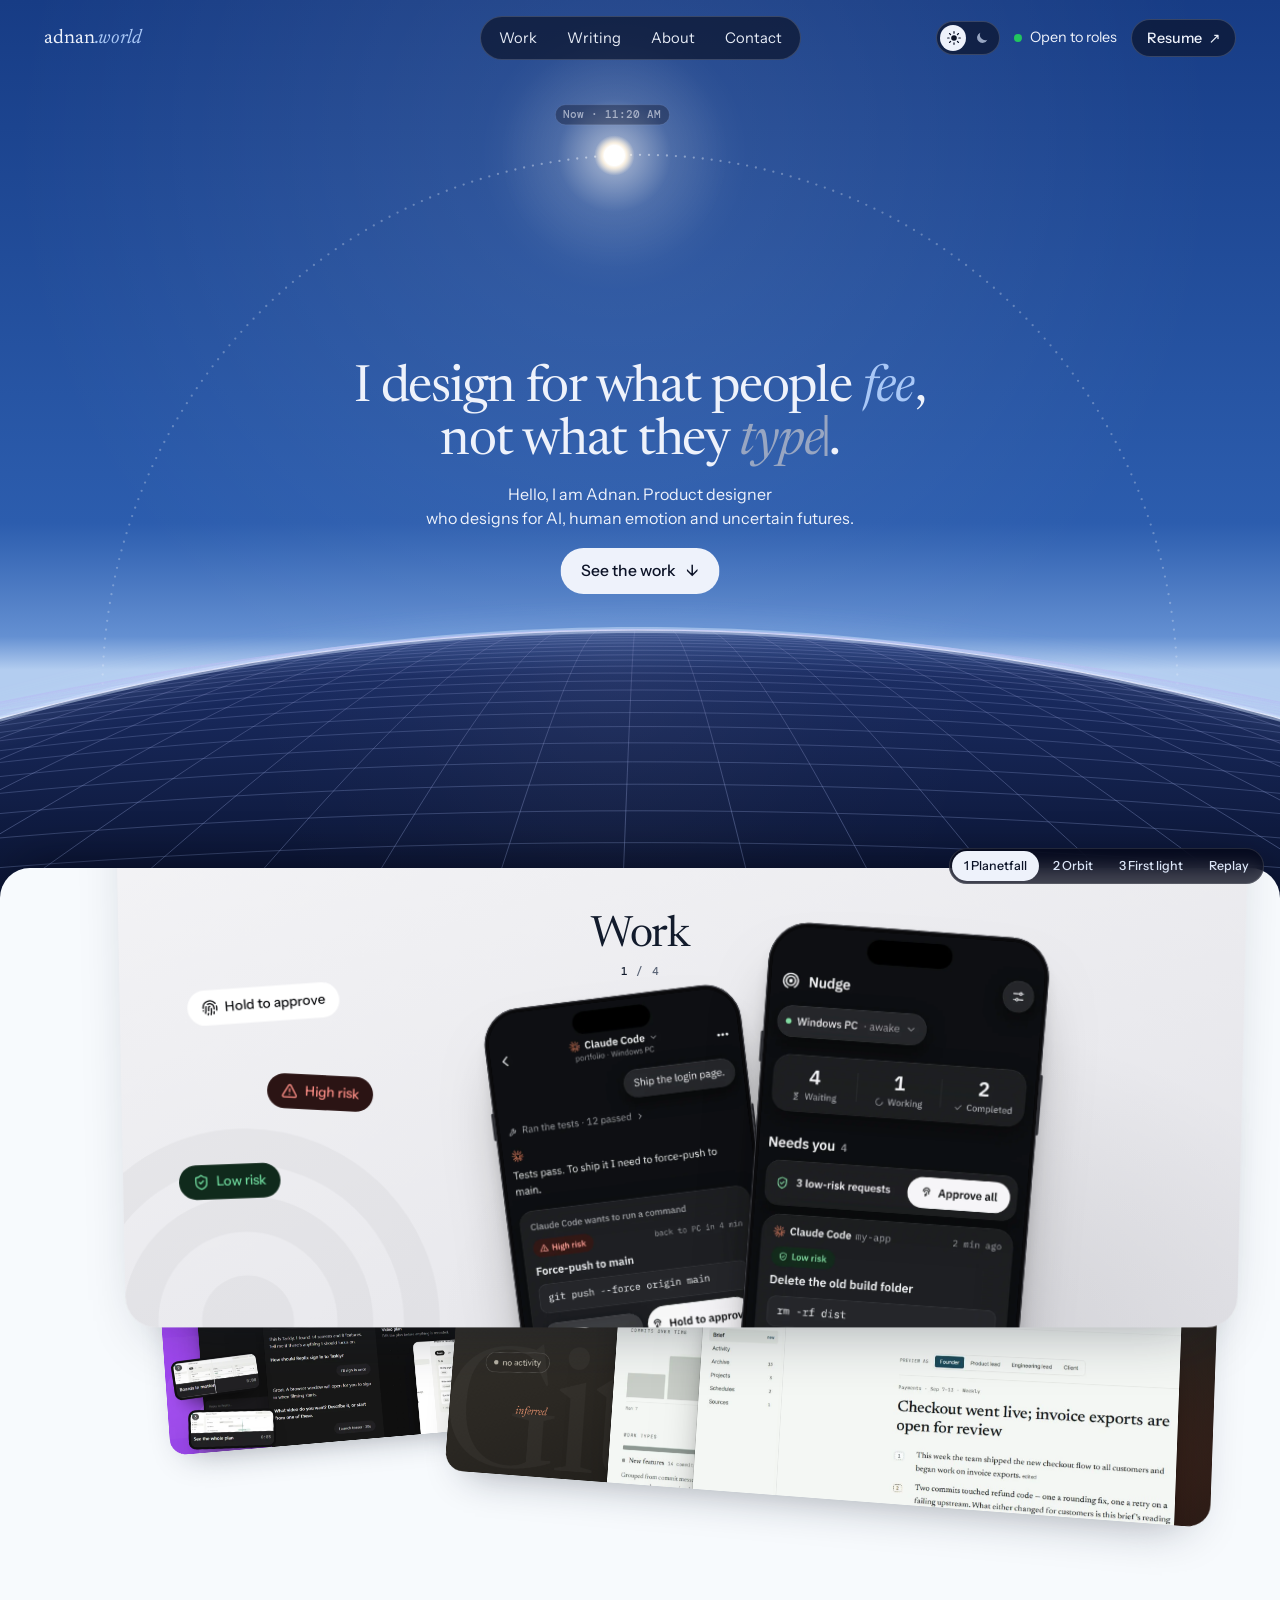
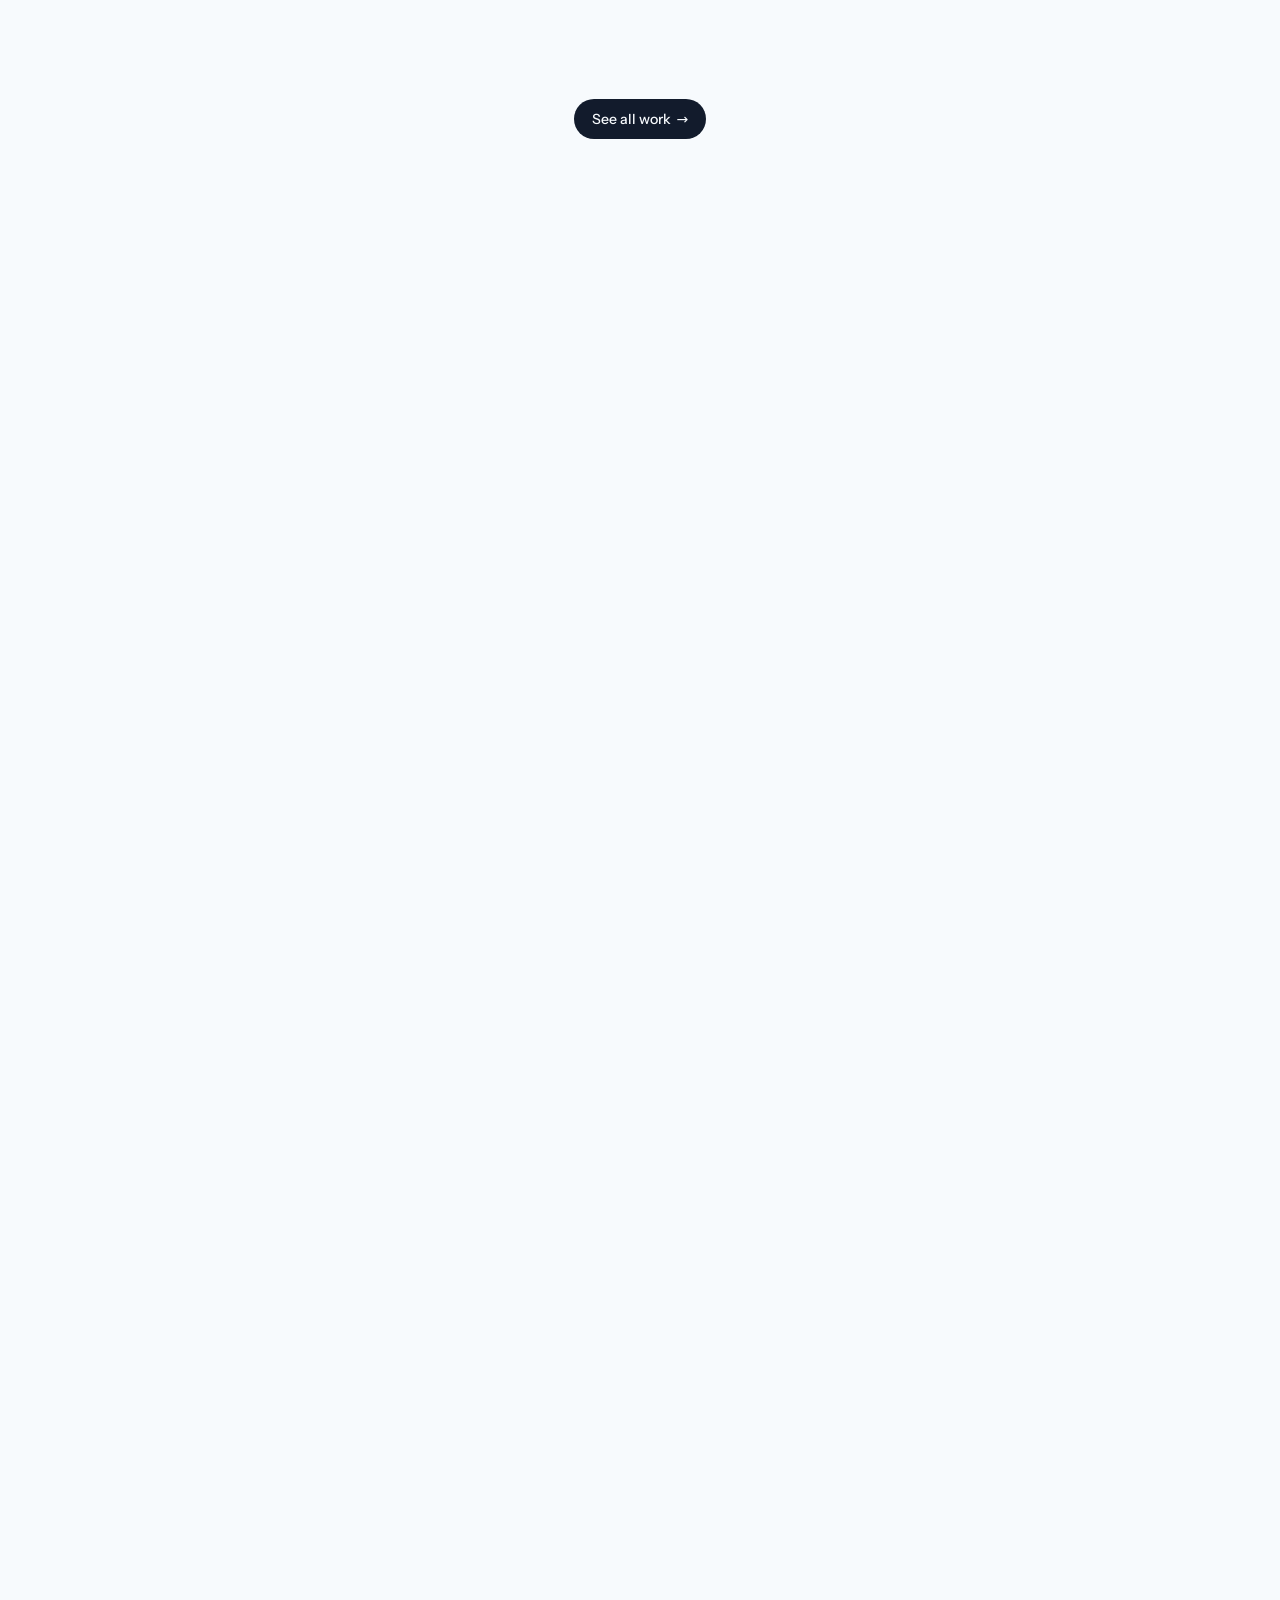
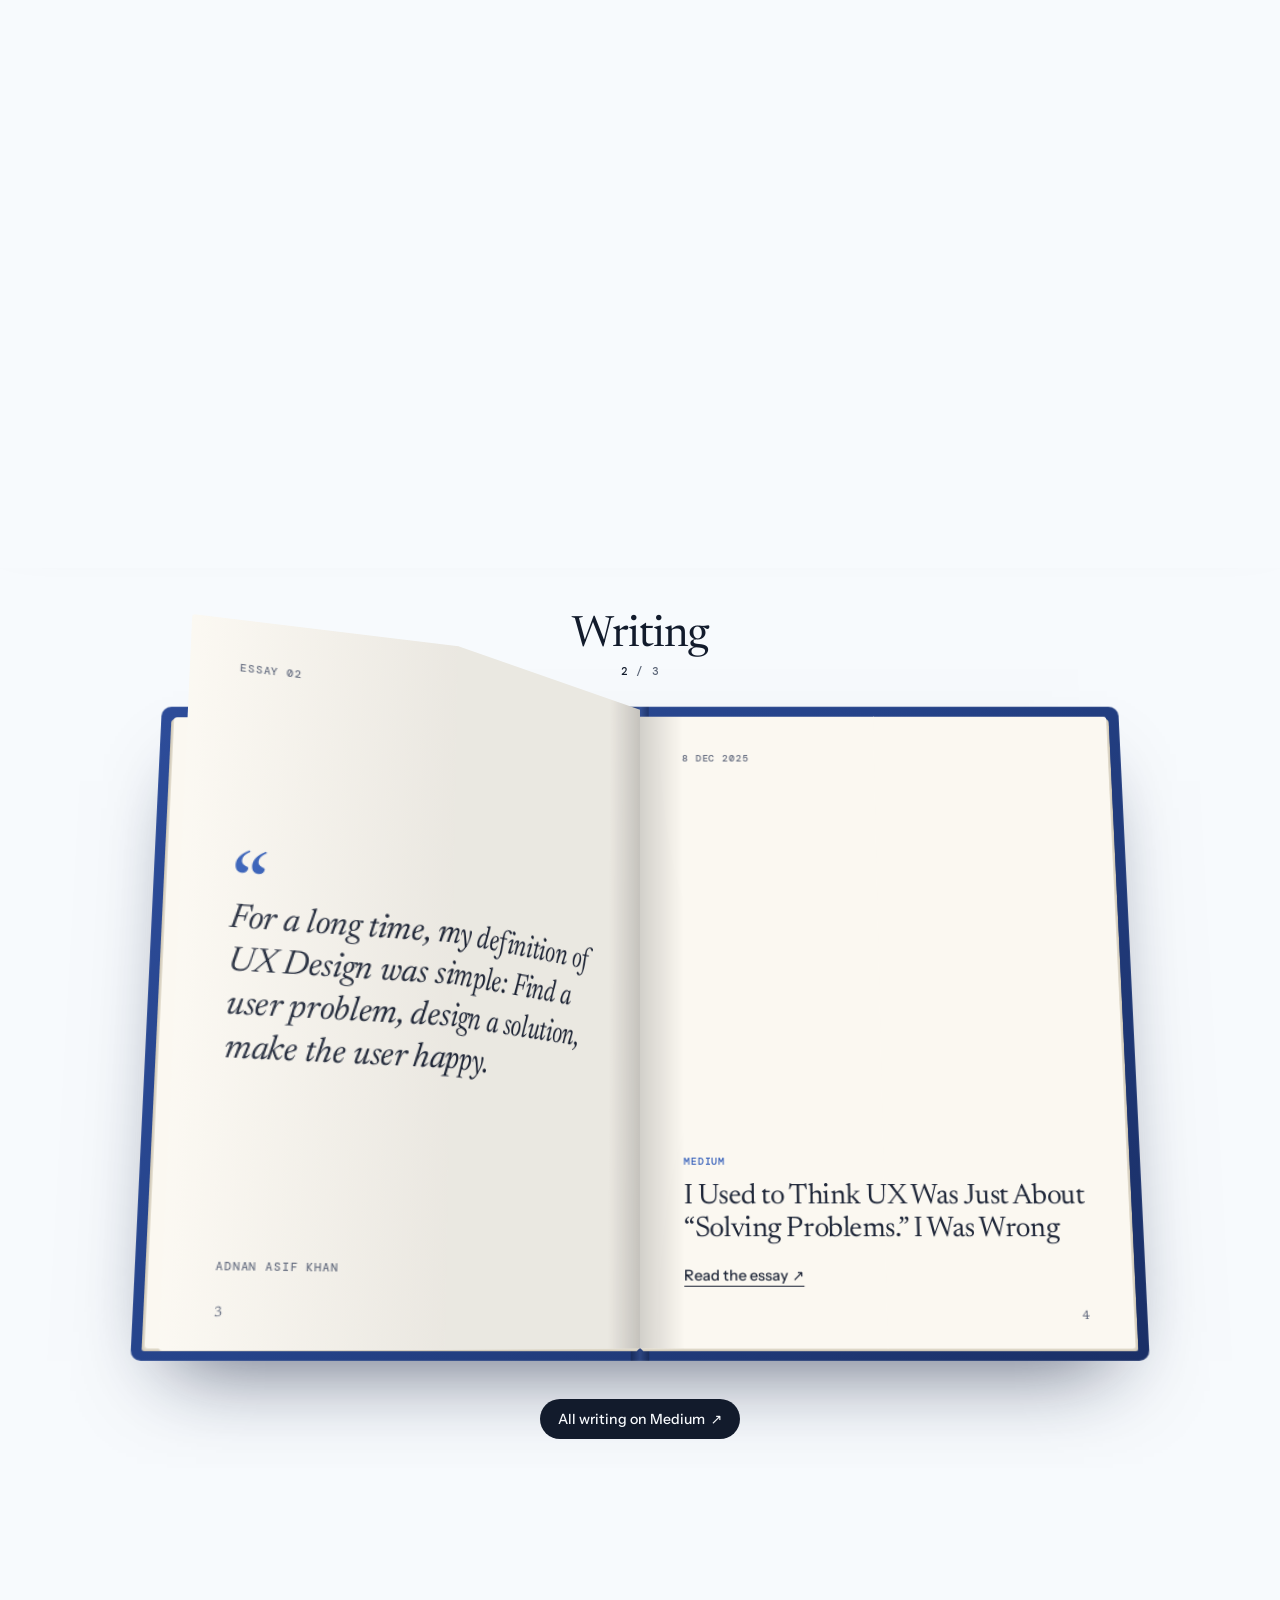
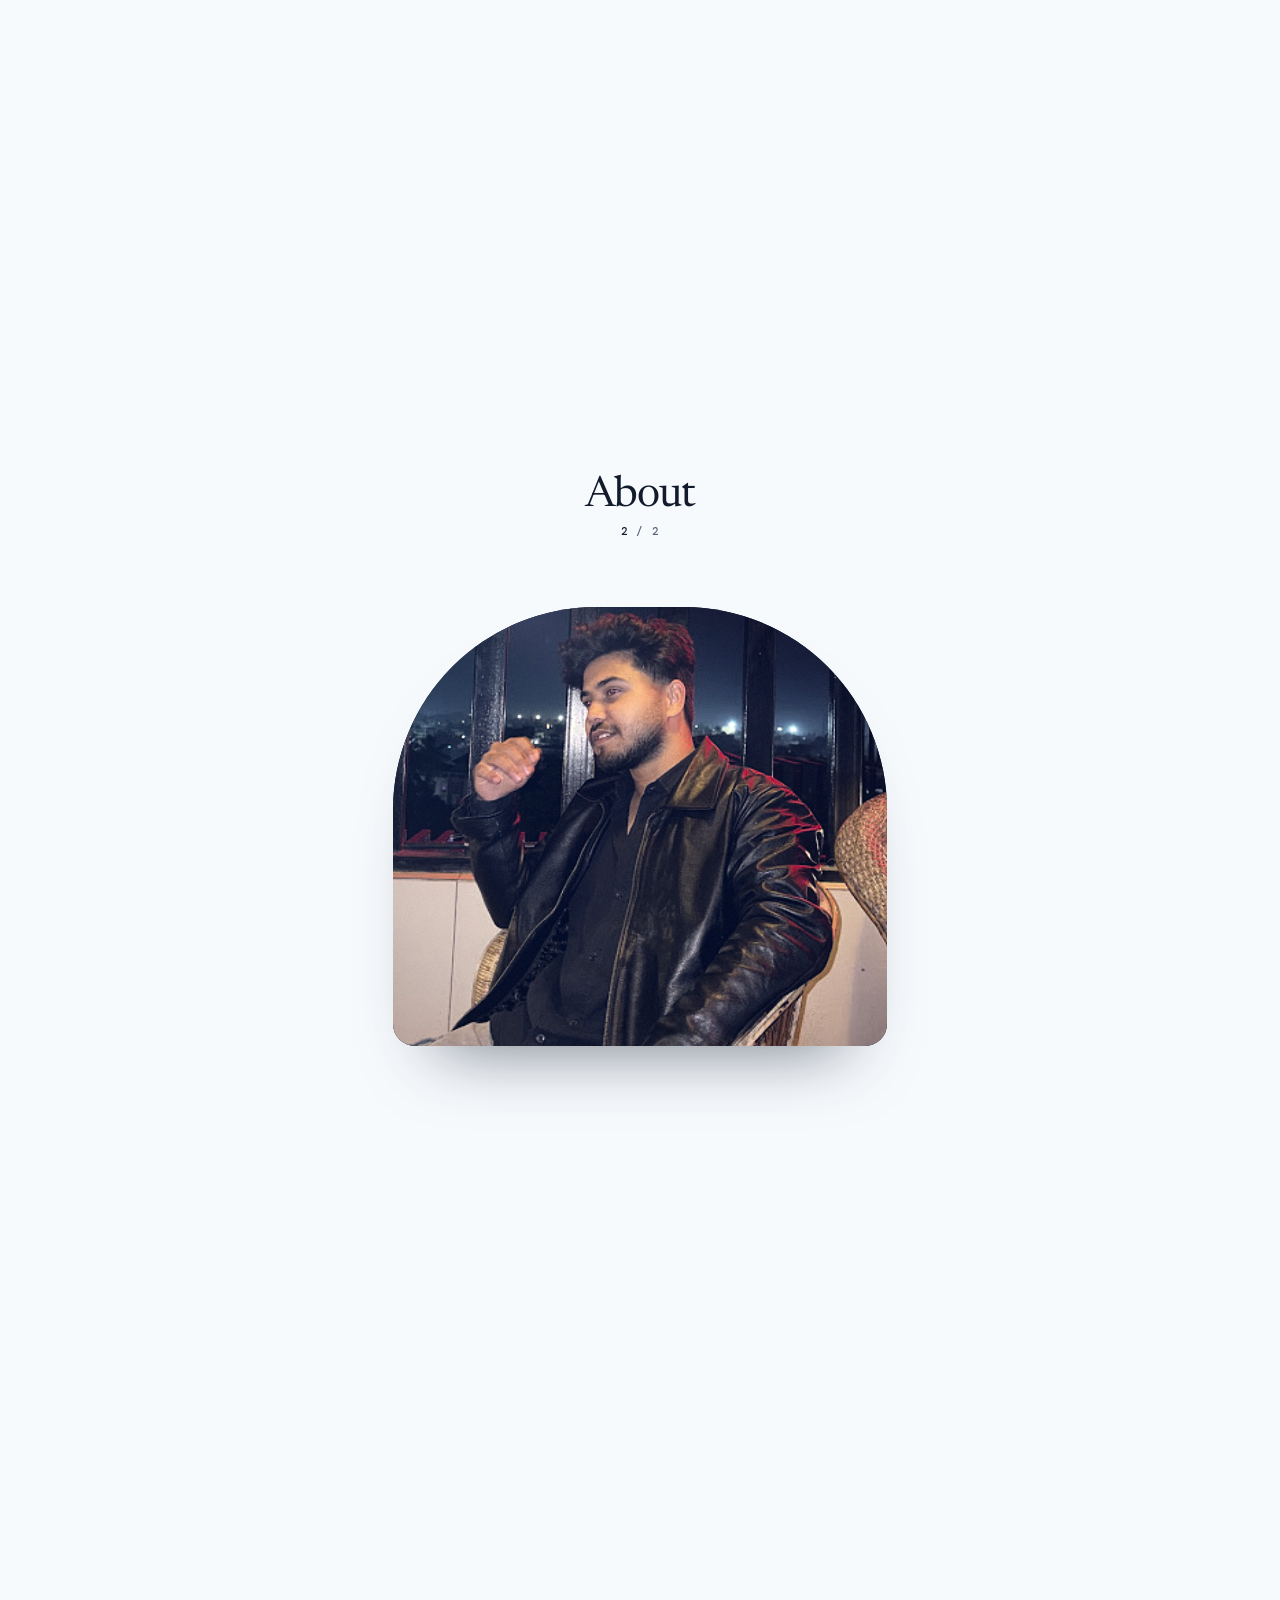
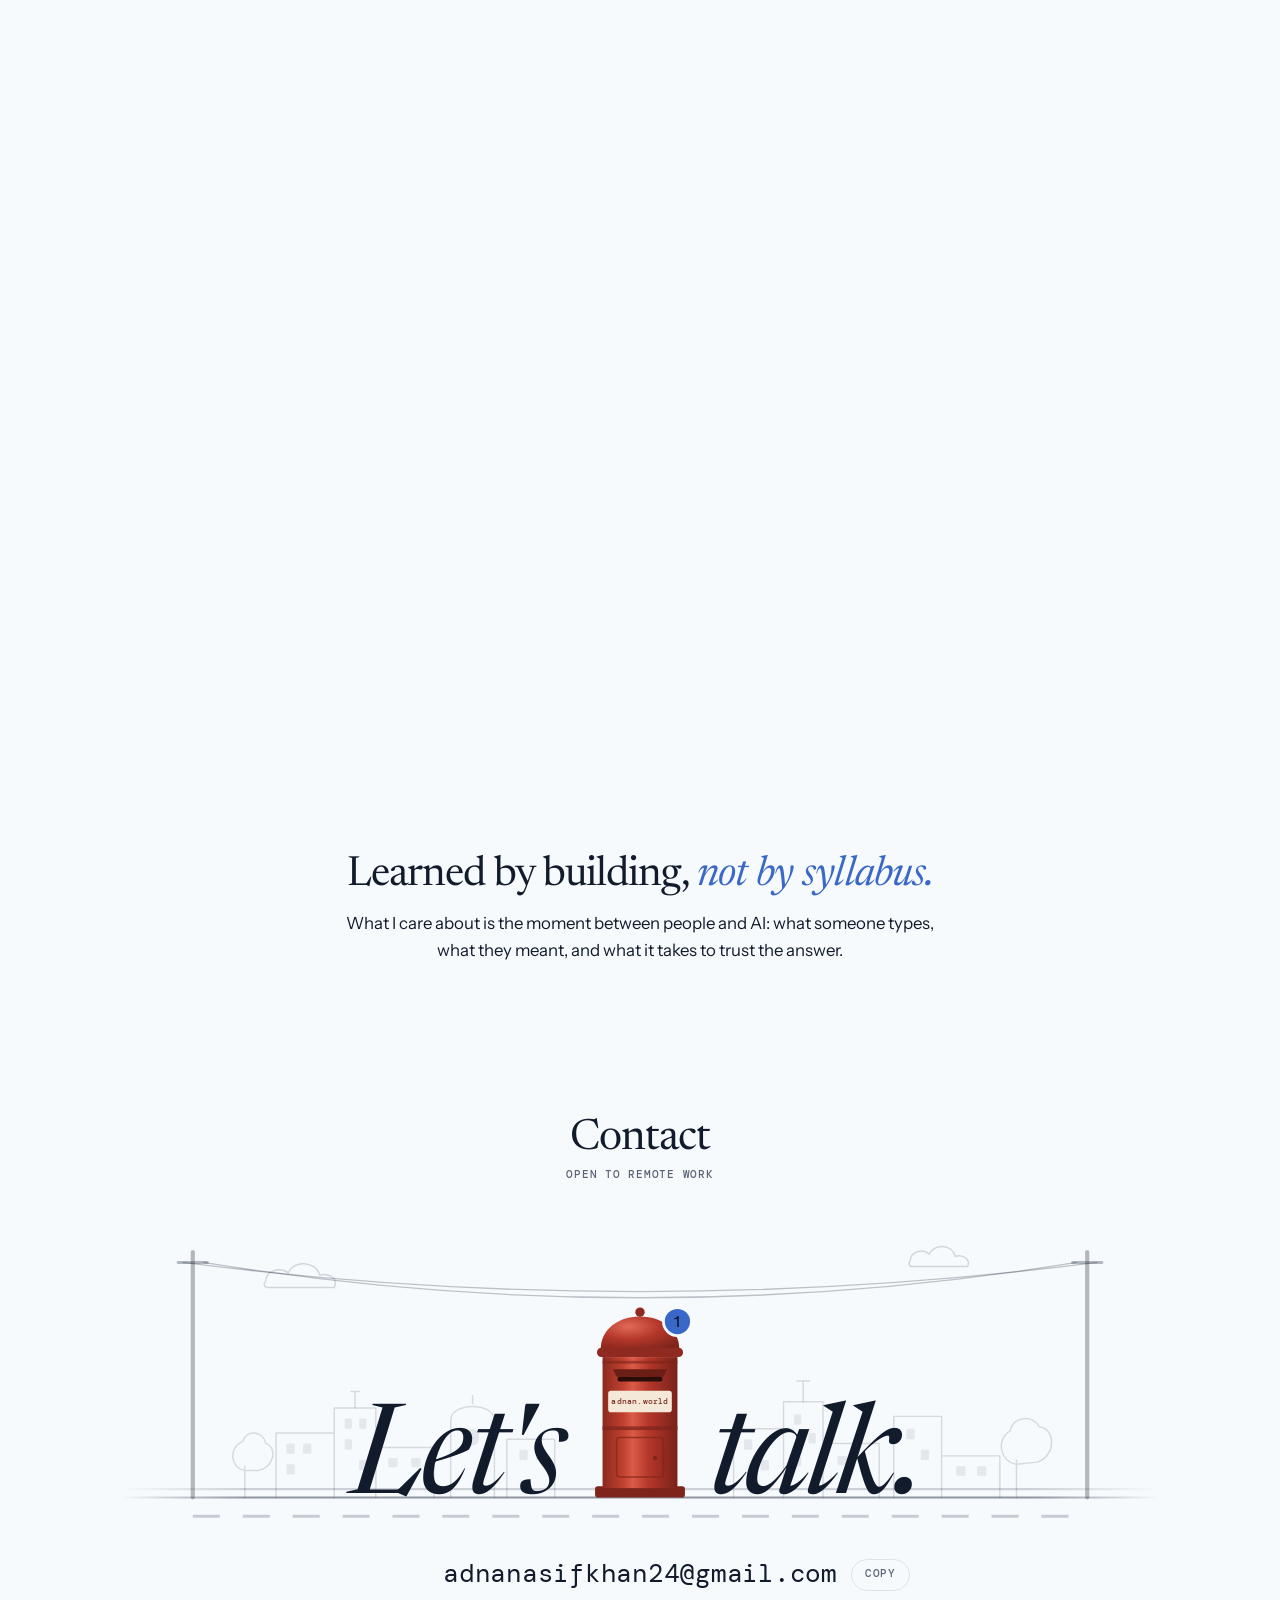
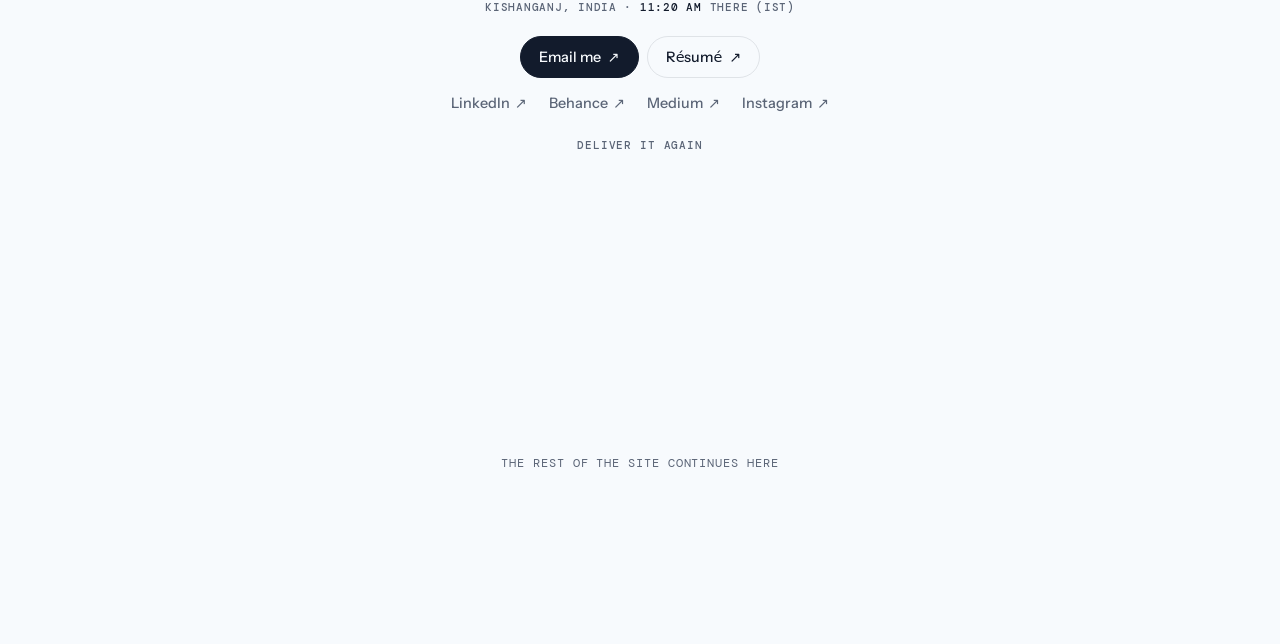
==== commit e3e59f1b: "Replace the katana homepage with the world version Homepage is now the sun/moon hero with the openin" ====
--- a/index.html
+++ b/index.html
@@ -2,15 +2,16 @@
 <html lang="en" class="no-js">
 <head>
 <meta charset="utf-8">
-<script>document.documentElement.classList.remove('no-js'); document.documentElement.classList.add('opening');</script>
+<script>document.documentElement.classList.add('opening', 'cover');</script>
 <meta name="viewport" content="width=device-width, initial-scale=1, viewport-fit=cover">
 <title>Adnan Asif Khan · Product designer · adnan.world</title>
 <meta name="color-scheme" content="light dark">
 <meta name="description" content="Adnan Asif Khan, product designer in Kishanganj, India: selected work, writing, about and contact. Open to remote work.">
-<link rel="icon" href="favicon-k.svg" type="image/svg+xml">
-<meta name="theme-color" content="#F3EEE5">
+<link rel="icon" href="hero/favicon.svg" type="image/svg+xml">
 <link rel="stylesheet" href="hero/css/base.css">
+<link rel="stylesheet" href="hero/css/hero.css">
 <link rel="stylesheet" href="wc.css">
+<link rel="stylesheet" href="opener.css">
 <style>
 /* the work section under the hero: paper while the sun is up, navy-black once the moon is (it follows the hero's own day/night) */
 body { background: var(--page); }
@@ -47,13 +48,13 @@
 .writing .mstage { perspective: 1800px; }
 .writing .world { top: calc(50% + 5px); }
 .writing .mono { font: 500 .64rem/1.3 var(--mono); letter-spacing: .08em; text-transform: uppercase; }
-.writing .bk a:focus-visible { outline: 2px solid var(--kitsune); outline-offset: 3px; }
+.writing .bk a:focus-visible { outline: 2px solid #3A68C8; outline-offset: 3px; }
 .bk { position: absolute; left: 0; top: 0; width: var(--bw); height: var(--bh); margin: calc(var(--bh) / -2) 0 0 calc(var(--bw) / -2); transform-style: preserve-3d; }
 /* the hardcover, a little larger than the pages, with the spine down the middle */
-.bk-cover { position: absolute; inset: -12px -14px; border-radius: 10px; transform: translateZ(-2px); background: linear-gradient(135deg, #4D3528, #3B281F 45%, #2A1C15); box-shadow: 0 40px 80px -40px rgba(10, 20, 50, .7), inset 0 0 0 1px rgba(255, 255, 255, .06); }
+.bk-cover { position: absolute; inset: -12px -14px; border-radius: 10px; transform: translateZ(-2px); background: linear-gradient(135deg, #2D4C99, #25438A 45%, #1A2F66); box-shadow: 0 40px 80px -40px rgba(10, 20, 50, .7), inset 0 0 0 1px rgba(255, 255, 255, .06); }
 .bk-cover::after { content: ""; position: absolute; left: 50%; top: 0; bottom: 0; width: 18px; margin-left: -9px; background: linear-gradient(90deg, rgba(0, 0, 0, .25), rgba(255, 255, 255, .06), rgba(0, 0, 0, .25)); }
 /* paper: warm by day, a dimmer paper at night (the book is an object on the page, so it stays paper) */
-.paper { --paper: #FBF8F1; --ink: #1E2638; --mut: #626A7E; --acc: #985629; background: var(--paper); color: var(--ink); }
+.paper { --paper: #FBF8F1; --ink: #1E2638; --mut: #626A7E; --acc: #2F5BB8; background: var(--paper); color: var(--ink); }
 body.night .paper { --paper: #E6E1D5; --mut: #575E70; }
 /* a page's content is laid out once at full page width; a page half shows its half of it */
 .slab { position: absolute; top: 0; bottom: 0; width: var(--pw); container-type: inline-size; }
@@ -120,13 +121,13 @@
 .iw-chip .v { font: 400 .8rem/1.4 var(--sans); color: var(--page-mut); }
 .afoot { display: grid; justify-items: center; text-align: center; padding: clamp(28px, 5vh, 48px) var(--pad) clamp(80px, 12vh, 140px); }
 .afoot .lead { margin: 0 0 12px; font: 400 clamp(1.8rem, 3.3vw, 2.6rem)/1.08 var(--serif); letter-spacing: -.022em; }
-.afoot .lead i { color: var(--kitsune); } body.night .afoot .lead i { color: #A9C8F7; }
+.afoot .lead i { color: #3A68C8; } body.night .afoot .lead i { color: #A9C8F7; }
 .afoot p.t { margin: 0 auto; max-width: 54ch; font: 400 1.05rem/1.6 var(--sans); }
 .afoot .btns { display: flex; flex-wrap: wrap; justify-content: center; gap: 8px; margin-top: 18px; }
 .afoot .btn { display: inline-flex; align-items: center; gap: 6px; min-height: 40px; padding: 0 18px; border-radius: 999px; font: 500 .88rem/1 var(--sans); text-decoration: none; border: 1px solid var(--page-line); color: var(--page-ink); transition: transform .2s var(--ease), border-color .2s; }
 .afoot .btn.solid { background: var(--page-ink); color: var(--page); border-color: var(--page-ink); }
 .afoot .btn:hover { transform: translateY(-1px); border-color: var(--page-ink); }
-.afoot .btn:focus-visible { outline: 2px solid var(--kitsune); outline-offset: 3px; }
+.afoot .btn:focus-visible { outline: 2px solid #3A68C8; outline-offset: 3px; }
 /* ---------- Contact: a street; a courier posts a letter in his box, and "Let's talk." rises around it ---------- */
 .ct.contact { padding-top: clamp(24px, 5vh, 56px); background: var(--page); color: var(--page-ink); transition: background .5s, color .5s; }
 .ct { position: relative; padding: clamp(84px, 12vh, 140px) var(--pad) clamp(90px, 14vh, 160px); overflow-x: clip; }
@@ -143,8 +144,8 @@
 .ct .btn:hover { transform: translateY(-1px); border-color: var(--page-ink); }
 .ct .btn .ar { display: inline-block; transition: transform .25s var(--ease); }
 .ct .btn:hover .ar, .ct .lk:hover .ar { transform: translate(2px, -2px); }
-.ct .btn.ok { background: var(--kitsune); border-color: var(--kitsune); color: #fff; }
-.ct .btn:focus-visible, .ct .lk:focus-visible, .ct button:focus-visible, .ct a:focus-visible { outline: 2px solid var(--kitsune); outline-offset: 3px; }
+.ct .btn.ok { background: #3A68C8; border-color: #3A68C8; color: #fff; }
+.ct .btn:focus-visible, .ct .lk:focus-visible, .ct button:focus-visible, .ct a:focus-visible { outline: 2px solid #3A68C8; outline-offset: 3px; }
 .ct .links { display: flex; flex-wrap: wrap; justify-content: center; gap: 6px 22px; margin-top: 12px; }
 .ct .lk { display: inline-flex; align-items: center; gap: 5px; padding: 6px 0; font: 500 .9rem/1 var(--sans); color: var(--page-mut); text-decoration: none; border-bottom: 1px solid transparent; transition: color .2s, border-color .2s; }
 .ct .lk:hover { color: var(--page-ink); border-color: var(--page-ink); }
@@ -193,7 +194,7 @@
 .ct .mrow .mail { margin: 0; }
 .ct .cpy { min-height: 32px; padding: 0 13px; border-radius: 999px; border: 1px solid var(--page-line); background: none; color: var(--page-mut); font: 500 .66rem/1 var(--mono); letter-spacing: .08em; text-transform: uppercase; cursor: pointer; transition: color .2s, border-color .2s, background .2s; }
 .ct .cpy:hover { color: var(--page-ink); border-color: var(--page-ink); }
-.ct .cpy.ok { background: var(--kitsune); border-color: var(--kitsune); color: #fff; }
+.ct .cpy.ok { background: #3A68C8; border-color: #3A68C8; color: #fff; }
 .ct .sc-when { margin-top: 10px; }
 .ct .sc-after .btns { margin-top: 20px; }
 
@@ -202,248 +203,36 @@
 .endnote { height: 40vh; display: grid; place-items: center; font: 400 .72rem/1 var(--mono); color: var(--page-mut); letter-spacing: .08em; text-transform: uppercase; }
 @media (max-width: 760px) { .whead { top: 42px; gap: 8px; } }
 @media (prefers-reduced-motion: reduce) { .work { transition: none; } }
-/* ---------- the katana hero (from slash.html) ---------- */
-
-/* night: the same paper after dark (warm sumi), its ink light; the accents lifted so they still read */
-body.night { --page: #17130F; --page-ink: #EDE6DA; --page-mut: #A99C90; --page-line: rgba(237, 230, 218, .14); --kincha: #DE8C47; --kitsune: #D99A62; --moss: #8FAE77; --glass: rgba(44, 37, 31, .6); --sheet: #221C17; --halo: rgba(23, 19, 15, .75); color-scheme: dark; }
-html.opening { overflow: hidden; }
-
-/* ---------- the hero: paper, the same words ---------- */
-.kh { position: relative; height: 100vh; height: 100svh; min-height: 560px; overflow: hidden; touch-action: pan-y; -webkit-user-select: none; user-select: none; }
-.knav { position: absolute; z-index: 5; top: 0; left: 0; right: 0; display: grid; grid-template-columns: 1fr auto 1fr; align-items: center; gap: 16px; padding: 18px clamp(16px, 3.4vw, 48px); }
-.kbrand { justify-self: start; display: inline-flex; text-decoration: none; color: var(--page-ink); padding: 6px 0; }
-/* the wordmark: adnan, a lozenge for the dot (the point of a blade, a leaf), world in italic; and one fine cut through it, the
-   left part slid a hair down along the cut. The same mark, inlaid in gold, is what the katana carries. Hover: the cut closes. */
-.wm { position: relative; display: inline-block; white-space: nowrap; font: 400 1.36rem/1 var(--serif); letter-spacing: -.012em; color: inherit; }
-.wm > span { display: block; transition: translate .5s var(--ease); }
-.wm > span + span { position: absolute; inset: 0; }
-.wm .wa { clip-path: polygon(-5% -10%, 68% -10%, 34% 110%, -5% 110%); translate: -.045em .022em; }
-.wm .wb { clip-path: polygon(68% -10%, 105% -10%, 105% 110%, 34% 110%); }
-.wm b { display: inline-block; width: .19em; height: .19em; margin: 0 .085em 0 .075em; background: var(--kincha); transform: rotate(45deg) scaleY(1.25); vertical-align: .04em; }
-.wm i { font-style: italic; }
-.kbrand:hover .wa, .kbrand:focus-visible .wa { translate: 0 0; }
-.klinks { display: flex; gap: 2px; padding: 4px; border-radius: 999px; border: 1px solid var(--page-line); background: var(--glass); }
-.klinks a { padding: 9px 16px; border-radius: 999px; font: 500 .94rem/1 var(--sans); text-decoration: none; color: var(--page-ink); transition: background .25s var(--ease); }
-.klinks a:hover { background: rgba(39, 34, 31, .06); }
-.kmeta { justify-self: end; display: flex; align-items: center; gap: 16px; }
-.roles { display: inline-flex; align-items: center; gap: 8px; font: 500 .94rem/1 var(--sans); }
-.roles::before { content: ""; width: 7px; height: 7px; border-radius: 50%; background: var(--moss); }
-.kres { display: inline-flex; align-items: center; gap: 6px; padding: 11px 18px; border-radius: 999px; background: var(--page-ink); color: var(--page); text-decoration: none; font: 500 .94rem/1 var(--sans); transition: transform .25s var(--ease); }
-.kres:hover { transform: translateY(-1px); }
-.kcopy { position: absolute; z-index: 4; left: 50%; top: 50%; translate: -50% -50%; width: min(1180px, calc(100% - 32px)); text-align: center; pointer-events: none; }
-.kcopy a { pointer-events: auto; }
-.kcopy h1 { margin: 0; font: 400 clamp(2.3rem, 4.9vw, 4.6rem)/1.04 var(--serif); letter-spacing: -.035em; }
-.kcopy h1 i { color: var(--kincha); } .kcopy h1 i.ty { color: var(--page-mut); }
-/* the words stay put over a cut: a faint halo of the paper's own colour (invisible on the paper) keeps them readable */
-.kcopy h1, .kcopy p { text-shadow: 0 0 2px var(--page), 0 0 9px var(--halo); }
-.ln { display: block; overflow: hidden; padding-bottom: .1em; margin-bottom: -.1em; }
-.ln > span { display: inline-block; }
-.kcopy p { margin: 22px auto 0; max-width: 34em; font: 400 clamp(1rem, 1.3vw, 1.15rem)/1.5 var(--sans); color: var(--page-mut); }
-.kcta { display: inline-flex; align-items: center; gap: 8px; margin-top: 28px; padding: 15px 24px; border-radius: 999px; background: var(--page-ink); color: var(--page); text-decoration: none; font: 500 1rem/1 var(--sans); transition: transform .3s var(--ease), box-shadow .3s var(--ease); }
-.kcta:hover { transform: translateY(-2px); box-shadow: 0 10px 24px -12px rgba(39, 34, 31, .5); }
-.knav a:focus-visible, .kcta:focus-visible { outline: 2px solid var(--kitsune); outline-offset: 3px; }
-.knav { animation: k-navin .9s var(--ease) both .05s; }
-@keyframes k-navin { from { opacity: 0; translate: 0 -10px; } }
-.ln > span { animation: k-up 1.05s var(--ease) both; animation-delay: calc(var(--d) * 110ms + 80ms); }
-@keyframes k-up { from { transform: translateY(110%); } }
-.rv { animation: k-rin .9s var(--ease) both; animation-delay: calc(var(--d) * 110ms + 80ms); }
-@keyframes k-rin { from { opacity: 0; translate: 0 14px; } }
-html.opening .knav, html.opening .ln > span, html.opening .rv { animation-play-state: paused; }
-html.brand-hold .kbrand { visibility: hidden; }
-.kdn { position: relative; display: inline-flex; align-items: center; justify-content: space-between; width: 64px; height: 36px; padding: 0 10px; border-radius: 999px; border: 1px solid var(--page-line); background: var(--glass); color: var(--page-mut); cursor: pointer; }
-.kdn .kdn-k { position: absolute; left: 3px; top: 3px; width: 28px; height: 28px; border-radius: 50%; background: var(--page-ink); transition: translate .5s var(--ease), background .6s var(--ease); }
-.kdn.night .kdn-k { translate: 26px 0; }
-.kdn svg { position: relative; width: 14px; height: 14px; transition: color .4s; }
-.kdn .s { color: var(--page); } .kdn.night .s { color: var(--page-mut); } .kdn.night .m { color: var(--page); }
-.kdn:focus-visible { outline: 2px solid var(--kitsune); outline-offset: 3px; }
-@media (prefers-reduced-motion: reduce) { .kdn .kdn-k { transition: none; } }
-.kmenu { display: none; align-items: center; gap: 8px; padding: 11px 16px; border-radius: 999px; border: 1px solid var(--page-line); background: var(--glass); color: var(--page-ink); font: 500 .94rem/1 var(--sans); cursor: pointer; }
-.kmenu i { position: relative; width: 14px; height: 9px; }
-.kmenu i::before, .kmenu i::after { content: ""; position: absolute; left: 0; right: 0; height: 1.5px; background: currentColor; border-radius: 1px; transition: transform .35s var(--ease), top .35s var(--ease); }
-.kmenu i::before { top: 0; } .kmenu i::after { top: 7.5px; }
-.knav.open .kmenu i::before { top: 3.75px; transform: rotate(45deg); } .knav.open .kmenu i::after { top: 3.75px; transform: rotate(-45deg); }
-.kmenu:focus-visible { outline: 2px solid var(--kitsune); outline-offset: 3px; }
-/* phones: the links fold into a menu, a sheet of paper under the bar */
-@media (max-width: 900px) {
-  .roles { display: none; } .knav { grid-template-columns: 1fr auto; } .kmeta { gap: 8px; } .kmenu { display: inline-flex; }
-  .klinks { display: none; position: absolute; left: clamp(16px, 3.4vw, 48px); right: clamp(16px, 3.4vw, 48px); top: calc(100% - 4px); flex-direction: column; gap: 0; padding: 8px; border-radius: 22px;
-    background: var(--sheet); box-shadow: 0 0 0 1px var(--page-line), 0 24px 48px -24px rgba(0, 0, 0, .35); }
-  .knav.open .klinks { display: flex; animation: kmenu .35s var(--ease) both; }
-  .klinks a { padding: 16px 18px; border-radius: 14px; font-size: 1.1rem; }
-}
-.klinks .m-only { display: none; }
-/* small phones: the résumé moves into the menu, so the bar keeps to the mark, the switch and the menu */
-@media (max-width: 560px) { .kres { display: none; } .klinks .m-only { display: block; } }
-@keyframes kmenu { from { opacity: 0; translate: 0 -8px; } }
-@media (prefers-reduced-motion: reduce) { .knav, .ln > span, .rv { animation: none; } .wm > span { transition: none; } }
-
-/* ---------- the layers: the cut (under everything), the leaves, the katana, the words, the blade's passing (over) ---------- */
-.sl-gl, .sl-leaf, .sl-trail, #kgl { position: absolute; left: 0; top: 0; pointer-events: none; }
-.sl-gl { z-index: 1; } .sl-leaf { z-index: 2; } #kgl { z-index: 3; } .sl-trail { z-index: 6; }
-/* once you can cut: a fine aiming ring for a cursor */
-.kh.armed { cursor: url("data:image/svg+xml,%3Csvg xmlns='http://www.w3.org/2000/svg' width='28' height='28'%3E%3Ccircle cx='14' cy='14' r='7.5' fill='none' stroke='%23F3EEE5' stroke-width='3'/%3E%3Ccircle cx='14' cy='14' r='7.5' fill='none' stroke='%2327221F' stroke-width='1.2'/%3E%3Ccircle cx='14' cy='14' r='1.7' fill='%23985629'/%3E%3C/svg%3E") 14 14, crosshair; }
-.kh.armed a, .kh.armed button { cursor: pointer; }
-/* the hint: a small line that cuts itself, and three words; gone after your first cut */
-.cut-hint { position: absolute; z-index: 5; left: 50%; bottom: clamp(18px, 3.4vh, 30px); translate: -50% 0; display: inline-flex; align-items: center; gap: 10px; padding: 8px 14px 8px 10px; border-radius: 999px;
-  background: var(--glass); box-shadow: inset 0 0 0 1px var(--page-line); -webkit-backdrop-filter: blur(6px); backdrop-filter: blur(6px);
-  font: 500 .66rem/1 var(--mono); letter-spacing: .08em; text-transform: uppercase; color: var(--page-mut); opacity: 0; transition: opacity .8s var(--ease), translate .8s var(--ease); pointer-events: none; }
-.cut-hint.on { opacity: 1; }
-.cut-hint.gone { opacity: 0; translate: -50% 8px; }
-.cut-hint svg { width: 46px; height: 16px; overflow: visible; }
-.cut-hint .ch-cut { fill: none; stroke: var(--page-ink); stroke-width: 1.3; stroke-linecap: round; stroke-dasharray: 44; stroke-dashoffset: 44; }
-.cut-hint .ch-gap { fill: none; stroke: var(--kincha); stroke-width: 0; stroke-linecap: round; }
-.cut-hint .ch-dot { fill: var(--page-ink); }
-.cut-hint.on .ch-cut { animation: ch-draw 2.8s var(--cut) infinite .2s; }
-.cut-hint.on .ch-gap { animation: ch-open 2.8s var(--ease) infinite .2s; }
-.cut-hint.on .ch-dot { animation: ch-dot 2.8s var(--cut) infinite .2s; }
-@keyframes ch-draw { 0% { stroke-dashoffset: 44; } 18%, 72% { stroke-dashoffset: 0; opacity: 1; } 88%, 100% { stroke-dashoffset: 0; opacity: 0; } }
-@keyframes ch-open { 0%, 22% { stroke-width: 0; } 34%, 70% { stroke-width: 2.4; } 86%, 100% { stroke-width: 0; } }
-@keyframes ch-dot { 0% { transform: translate(0, 0); } 18% { transform: translate(40px, -8px); } 72% { transform: translate(40px, -8px); opacity: 1; } 88%, 100% { transform: translate(40px, -8px); opacity: 0; } }
-@media (prefers-reduced-motion: reduce) { .cut-hint { display: none; } }
-
-/* ---------- the opener ---------- */
-#op { position: fixed; inset: 0; z-index: 100; pointer-events: none; }
-#sparks { position: absolute; inset: 0; width: 100%; height: 100%; }
-/* the name, as it lifts off the blade: still gold, turning to ink on its way to the nav */
-#mark { position: fixed; left: 0; top: 0; z-index: 101; transform-origin: 0 0; pointer-events: none; color: #B98E48; opacity: 0; transition: color .55s var(--ease) .12s; }
-#mark.inked { color: var(--page-ink); transition: color .55s var(--ease) .12s; }
-#mark .wm { text-shadow: 0 1px 0 rgba(255, 246, 220, .6); }
-#mark.inked .wm { text-shadow: none; }
-#mark .bl { display: inline-block; width: 0; height: 0; vertical-align: baseline; }
-@media (prefers-reduced-motion: reduce) { #op, #mark { display: none; } html.opening { overflow: auto; } }
-
-/* ---------- one palette for the whole page ---------- */
-:root { --page: #F3EEE5; --page-ink: #27221F; --page-mut: #6E5F57; --page-line: rgba(39, 34, 31, .12); --kincha: #C66B27; --kitsune: #985629; --kin: #B08A4E; --moss: #5E7A4A;
-  --cut: cubic-bezier(.7, 0, .2, 1); --glass: rgba(255, 252, 246, .6); --sheet: #FAF7F0; --halo: rgba(243, 238, 229, .75); color-scheme: light; }
-html, body { background: var(--page); }
-html:has(body.night) { background: #17130F; color-scheme: dark; }
-::selection { background: rgba(198, 107, 39, .22); }
-/* the sections are the same paper as the hero, so the wind (and its leaves) carries on behind them */
-/* (it still tucks 32px under the hero, as before: the page's scroll steps treat Work as next only while its top is on screen) */
-.work { margin-top: -32px; border-radius: 0; box-shadow: none; }
-.work .mstage { border-radius: 0; }
-.work, .writing, .about, .ct.contact { background: transparent; }
-.work, .writing, .about, .ct, .endnote, .kh { position: relative; z-index: 1; }
-#drift { position: fixed; inset: 0; z-index: 0; width: 100%; height: 100%; pointer-events: none; }
-/* accents: golden brown for the words that lean, fox brown for focus */
-.afoot .lead i, .sec-h h2 i, body.night .afoot .lead i, body.night .sec-h h2 i { color: var(--kincha); }
-/* night: the book's paper stays paper (a little dimmer), its ink warm; the arch has no blue edge */
-body.night .paper { --paper: #E9E2D4; --mut: #5E544C; }
-body.night .iw-arch { box-shadow: none; }
-.afoot .btn:focus-visible, .writing .bk a:focus-visible { outline-color: var(--kitsune); }
-.paper { --paper: #FBF7EE; --ink: #27221F; --mut: #6A5E57; --acc: #985629; }
-.bk-cover { background: linear-gradient(135deg, #4D3528, #3B281F 45%, #2A1C15); box-shadow: 0 40px 80px -40px rgba(39, 24, 14, .65); }
-/* the section titles, drawn on with one straight wipe as they come into view */
-html:not(.no-js) .whead h2, html:not(.no-js) .ct .ahead h2 { clip-path: inset(-10% 100% -20% 0); transition: clip-path 1s var(--cut) .05s; }
-html:not(.no-js) .whead h2.seen, html:not(.no-js) .ct .ahead h2.seen { clip-path: inset(-10% -2% -20% 0); }
-@media (prefers-reduced-motion: reduce) { html:not(.no-js) .whead h2, html:not(.no-js) .ct .ahead h2 { clip-path: none; transition: none; } #drift { display: none; } }
-
-/* ---------- contact: the fūrin ---------- */
-.ct .fu { position: relative; display: grid; justify-items: center; width: 100%; }
-.ct .fu canvas { display: block; width: min(320px, 82vw); height: clamp(330px, 44vh, 400px); }
-.ct .fu-ring { position: absolute; left: 50%; top: 18%; width: 132px; height: 128px; translate: -50% 0; border: 0; border-radius: 50% 50% 40% 40%; background: none; cursor: pointer; }
-.ct .fu-ring:focus-visible { outline: 2px solid var(--kitsune); outline-offset: 6px; }
-.ct .fu-cap { margin: -6px 0 0; font: 500 .62rem/1 var(--mono); letter-spacing: .08em; text-transform: uppercase; color: var(--page-mut); transition: opacity .6s; }
-.ct .fu-cap.gone { opacity: 0; }
-.ct .say { margin: 26px 0 0; font: italic 400 clamp(2.6rem, 6vw, 4.6rem)/.95 var(--serif); letter-spacing: -.035em; }
-.ct .btn.ok, .ct .cpy.ok { background: var(--page-ink); border-color: var(--page-ink); color: var(--page); }
-.ct .btn:focus-visible, .ct .lk:focus-visible, .ct button:focus-visible, .ct a:focus-visible { outline-color: var(--kitsune); }
-/* wide screens: the chime on the left, the words on the right */
-@media (min-width: 900px) {
-  .ct.contact .ct-in { grid-template-columns: minmax(0, 1fr) minmax(0, 1.1fr); column-gap: clamp(32px, 6vw, 96px); align-items: center; justify-items: stretch; }
-  .ct.contact .ahead { grid-column: 1 / -1; }
-  .ct.contact .fu canvas { width: min(420px, 100%); height: clamp(460px, 64vh, 580px); }
-  .ct.contact .fu-ring { top: 17%; width: 172px; height: 164px; }
-  .ct.contact .after { justify-items: start; text-align: left; }
-  .ct.contact .after .btns, .ct.contact .after .links { justify-content: flex-start; }
-  .ct.contact .say { margin-top: 0; }
-}
-
-/* ---------- about: the photo fades into his name; under it, the line and the work he has done ---------- */
-.iw-arch { -webkit-mask-image: linear-gradient(to bottom, #000 52%, rgba(0, 0, 0, .55) 76%, transparent 100%); mask-image: linear-gradient(to bottom, #000 52%, rgba(0, 0, 0, .55) 76%, transparent 100%); box-shadow: none; }
-.afoot { position: relative; z-index: 2; }
-/* phones swipe with the browser's own snapping: the story and Contact are stops there too */
-@media (pointer: coarse) { .afoot, .ct.contact { scroll-snap-align: start; } }
-/* the story under his name is a section of its own: its words, the certification and tools, the experience; then a clear
-   break (a fine rule with the lozenge on it, and room) before Contact begins */
-.afoot { min-height: 100vh; min-height: 100svh; padding-bottom: clamp(90px, 14vh, 150px); align-content: start; }
-.afoot p.t + p.t { margin-top: 14px; }
-.afoot .lead { font-size: clamp(2rem, 4vw, 3.3rem); }
-.afoot p.t { font-size: clamp(1.02rem, 1.25vw, 1.18rem); }
-.afoot .xp2 .r { font-size: clamp(1.3rem, 2vw, 1.7rem); }
-.afoot .xp2 .o { font-size: 1rem; }
-.afoot .xp2 li { padding-top: 26px; }
-.afoot .meta { display: flex; flex-wrap: wrap; justify-content: center; gap: 8px; margin: 20px 0 0; }
-.afoot .meta span { padding: 8px 14px; border-radius: 999px; border: 1px solid var(--page-line); font: 500 .66rem/1 var(--mono); letter-spacing: .07em; text-transform: uppercase; color: var(--page-mut); }
-.afoot .xp2 { margin-top: clamp(56px, 10vh, 104px); }
-.afoot::after { content: ""; position: absolute; left: 50%; bottom: clamp(30px, 5vh, 56px); translate: -50% 0; width: min(1100px, calc(100% - 2 * var(--pad))); height: 9px;
-  background: url("data:image/svg+xml,%3Csvg xmlns='http://www.w3.org/2000/svg' width='9' height='9'%3E%3Cpath d='M4.5 0 9 4.5 4.5 9 0 4.5z' fill='%23C66B27'/%3E%3C/svg%3E") 50% 50% / 9px 9px no-repeat, linear-gradient(90deg, transparent, var(--page-line) 12%, var(--page-line) 88%, transparent) 50% 50% / 100% 1px no-repeat; }
-.ct.contact { padding-top: clamp(90px, 14vh, 160px); }
-.xp2 { width: min(980px, 100%); margin: clamp(30px, 5vh, 48px) auto 0; }
-.xp2 h3 { margin: 0 0 18px; font: 500 .66rem/1 var(--mono); letter-spacing: .08em; text-transform: uppercase; color: var(--page-mut); }
-.xp2 ol { list-style: none; margin: 0; padding: 0; display: grid; grid-template-columns: repeat(3, minmax(0, 1fr)); gap: 0 28px; position: relative; text-align: left; }
-/* one fine line across, like an edge, each role marked on it by the lozenge of the mark (filled: now; outlined: before) */
-.xp2 ol::before { content: ""; position: absolute; left: 0; right: 0; top: 5px; height: 1px; background: linear-gradient(90deg, transparent, var(--page-line) 8%, var(--page-line) 92%, transparent); }
-.xp2 li { position: relative; padding-top: 22px; }
-.xp2 li::before { content: ""; position: absolute; left: 0; top: 1px; width: 8px; height: 8px; background: var(--kincha); transform: rotate(45deg) scale(.85, 1.05); }
-.xp2 li.past::before { background: var(--page); box-shadow: inset 0 0 0 1.4px var(--kincha); }
-.xp2 .d { display: block; font: 500 .66rem/1.4 var(--mono); letter-spacing: .07em; text-transform: uppercase; color: var(--page-mut); }
-.xp2 .r { display: block; margin-top: 8px; font: 400 1.32rem/1.15 var(--serif); letter-spacing: -.015em; color: var(--page-ink); }
-.xp2 .o { display: block; margin-top: 6px; font: 400 .92rem/1.45 var(--sans); color: var(--page-mut); }
-.xp2 .o a { color: var(--page-ink); text-decoration: underline; text-decoration-color: var(--page-line); text-underline-offset: 3px; }
-.xp2 .o a:hover { text-decoration-color: var(--kincha); }
-.xp2 .o a:focus-visible { outline: 2px solid var(--kitsune); outline-offset: 2px; }
-@media (max-width: 760px) { .xp2 ol { grid-template-columns: minmax(0, 1fr); gap: 22px; } .xp2 ol::before { left: 3.5px; right: auto; top: 6px; bottom: 6px; width: 1px; height: auto; background: var(--page-line); }
-  .xp2 li { padding: 0 0 0 26px; } .xp2 li::before { top: 3px; } }
-
-/* ---------- the footer ---------- */
-.endnote.site-foot { height: auto; display: block; padding: clamp(56px, 9vh, 96px) var(--pad) 28px; font: inherit; letter-spacing: 0; text-transform: none; color: var(--page-ink); overflow: hidden; }
-.site-foot .sf-in { max-width: 1200px; margin: 0 auto; position: relative; }
-.site-foot .sf-in::before { content: ""; position: absolute; left: 0; right: 0; top: -28px; height: 1px; background: var(--page-line); transform-origin: 0 50%; transform: scaleX(0); transition: transform 1.2s var(--cut); }
-.site-foot.seen .sf-in::before { transform: none; }
-.site-foot .sf-top { display: grid; grid-template-columns: 1.4fr 1fr 1fr 1.2fr; gap: 32px; }
-.site-foot .k { display: block; margin-bottom: 14px; font: 500 .64rem/1 var(--mono); letter-spacing: .08em; text-transform: uppercase; color: var(--page-mut); }
-.site-foot .sf-id p { margin: 14px 0 0; max-width: 26ch; font: 400 .95rem/1.5 var(--sans); color: var(--page-mut); }
-.site-foot .sf-col { display: grid; align-content: start; gap: 10px; font: 400 .95rem/1.3 var(--sans); }
-.site-foot .sf-col a { color: var(--page-ink); text-decoration: none; width: fit-content; background: linear-gradient(var(--kincha), var(--kincha)) 0 100% / 0 1px no-repeat; transition: background-size .35s var(--ease); }
-.site-foot .sf-col a:hover { background-size: 100% 1px; }
-.site-foot .sf-col .here { color: var(--page-mut); font-size: .85rem; }
-.site-foot a:focus-visible { outline: 2px solid var(--kitsune); outline-offset: 3px; }
-/* the mark, very large and very faint, as a watermark across the foot (drawn, not text: it is decoration) */
-.site-foot .sf-mark { display: block; width: 100%; height: clamp(70px, 15vw, 230px); margin: clamp(40px, 8vh, 80px) 0 0; }
-.site-foot .sf-bot { display: flex; justify-content: space-between; gap: 16px; margin-top: 18px; font: 500 .66rem/1 var(--mono); letter-spacing: .07em; text-transform: uppercase; color: var(--page-mut); }
-.site-foot .sf-bot a { color: inherit; text-decoration: none; }
-.site-foot .sf-bot a:hover { color: var(--page-ink); }
-@media (max-width: 900px) { .site-foot .sf-top { grid-template-columns: 1fr 1fr; } .site-foot .sf-id { grid-column: 1 / -1; } }
-@media (prefers-reduced-motion: reduce) { .site-foot .sf-in::before { transform: none; transition: none; } }
-
 </style>
+<script src="hero/js/core.js" defer></script>
+<script src="hero/js/ground.js" defer></script>
+<script src="hero/js/sky.js" defer></script>
+<script src="hero/js/headline.js" defer></script>
+<script src="hero/js/boot.js" defer></script>
 </head>
 <body>
 <a class="skip" href="#main">Skip to content</a>
-<canvas id="drift" aria-hidden="true"></canvas>
-<script>(function () { var m = null; try { m = localStorage.getItem('adnan-mode'); } catch (e) {} var h = new Date(Date.now() + 5.5 * 36e5).getUTCHours(); if (m ? m === 'night' : h < 6 || h >= 18) { document.body.classList.add('night'); } })();</script>
-<div class="hero kh">
-  <header class="knav">
-    <a class="kbrand" href="#" aria-label="adnan.world home"><span class="wm" aria-hidden="true"><span class="wa">adnan<b></b><i>world</i></span><span class="wb">adnan<b></b><i>world</i></span></span></a>
-    <nav class="klinks" id="kmenu-list" aria-label="Main"><a href="#work">Work</a><a href="#writing">Writing</a><a href="#about">About</a><a href="#contact">Contact</a><a class="m-only" href="https://adnan.world/resume/adnan-asif-khan-product-designer-resume.pdf" target="_blank" rel="noopener">Résumé ↗</a></nav>
-    <div class="kmeta"><span class="roles">Open to roles</span><button class="kdn" type="button" data-dn aria-pressed="false" aria-label="Switch to night"><span class="kdn-k" aria-hidden="true"></span><svg class="s" viewBox="0 0 24 24" aria-hidden="true" focusable="false"><circle cx="12" cy="12" r="4.2" fill="currentColor"/><g stroke="currentColor" stroke-width="1.8" stroke-linecap="round"><path d="M12 2.5v2.2M12 19.3v2.2M2.5 12h2.2M19.3 12h2.2M5.3 5.3l1.6 1.6M17.1 17.1l1.6 1.6M5.3 18.7l1.6-1.6M17.1 6.9l1.6-1.6"/></g></svg><svg class="m" viewBox="0 0 24 24" aria-hidden="true" focusable="false"><path d="M20 14.5A8 8 0 1 1 9.5 4a6.3 6.3 0 0 0 10.5 10.5z" fill="currentColor"/></svg></button><button class="kmenu" type="button" aria-expanded="false" aria-controls="kmenu-list">Menu <i aria-hidden="true"></i></button><a class="kres" href="https://adnan.world/resume/adnan-asif-khan-product-designer-resume.pdf" target="_blank" rel="noopener">Resume <span aria-hidden="true">↗</span></a></div>
+<div class="hero pl sky arc">
+  <canvas class="fill" aria-hidden="true"></canvas>
+  <header class="pl-nav r">
+    <a class="pl-brand" href="/" aria-label="adnan.world home">adnan<span>.world</span></a>
+    <nav class="pl-links" id="site-menu" aria-label="Main"><a href="#work">Work</a><a href="#writing">Writing</a><a href="#about">About</a><a href="mailto:adnanasifkhan24@gmail.com">Contact</a><a class="m-only" href="/resume/adnan-asif-khan-product-designer-resume.pdf">Resume</a></nav>
+    <div class="pl-meta"><button type="button" class="pl-dn" data-dn aria-pressed="false" aria-label="Switch to night"><span class="dn-knob" aria-hidden="true"></span><svg class="dn-sun" viewBox="0 0 24 24" width="16" height="16" aria-hidden="true" focusable="false"><circle cx="12" cy="12" r="4.2" fill="currentColor"/><g stroke="currentColor" stroke-width="1.8" stroke-linecap="round"><path d="M12 2.5v2.2M12 19.3v2.2M2.5 12h2.2M19.3 12h2.2M5.3 5.3l1.6 1.6M17.1 17.1l1.6 1.6M5.3 18.7l1.6-1.6M17.1 6.9l1.6-1.6"/></g></svg><svg class="dn-moon" viewBox="0 0 24 24" width="16" height="16" aria-hidden="true" focusable="false"><path d="M20 14.5A8 8 0 0 1 9.5 4a8 8 0 1 0 10.5 10.5z" fill="currentColor"/></svg></button><span class="pl-status"><i class="dot" aria-hidden="true"></i>Open to roles</span><a class="pl-pill" href="/resume/adnan-asif-khan-product-designer-resume.pdf">Resume <span aria-hidden="true">↗</span></a><button type="button" class="pl-menu" aria-expanded="false" aria-controls="site-menu">Menu</button></div>
   </header>
-  <main class="kcopy" id="main">
-    <h1><span class="ln"><span style="--d:1">I design for what people <i>mean</i>,</span></span><span class="ln"><span style="--d:2">not what they <i class="ty">type</i>.</span></span></h1>
-    <p class="rv" style="--d:4">Hello, I am Adnan. Product designer<br> who designs for AI, human emotion and uncertain&nbsp;futures.</p>
-    <a class="kcta rv" style="--d:5" href="#work">See the work <span aria-hidden="true">↓</span></a>
+  <main class="pl-main" id="main" tabindex="-1">
+    <div class="pl-copy">
+      <h1 data-rot="type"><span class="sr">I design for what people mean, not what they type.</span><span class="mask d2" aria-hidden="true"><span>I design for what people <span class="w" data-w="a"><i>mean</i></span>,</span></span><span class="mask d3" aria-hidden="true"><span>not what they <span class="w" data-w="b"><i>type</i></span>.</span></span></h1>
+      <p class="pl-sub r d5">Hello, I am Adnan. Product designer<br> who designs for AI, human emotion and uncertain&nbsp;futures.</p>
+      <div class="pl-ctas r d6"><a class="pl-btn solid" href="#work">See the work <span aria-hidden="true">↓</span></a></div>
+    </div>
+    <div class="pl-sunknob" data-sky role="slider" tabindex="0" aria-label="Sun or moon, drag to change the time of day in Kishanganj" aria-valuemin="0" aria-valuemax="100" aria-valuenow="50" aria-valuetext="Now"></div>
   </main>
-  <div class="cut-hint" aria-hidden="true"><svg viewBox="0 0 46 16"><path class="ch-gap" d="M3 13 L43 5"/><path class="ch-cut" d="M3 13 L43 5"/><circle class="ch-dot" cx="3" cy="13" r="2"/></svg><span class="ch-t">Drag to cut</span></div>
 </div>
-
-<div id="op" aria-hidden="true"></div>
-<div id="mark" aria-hidden="true"><span class="wm"><span class="wa">adnan<b></b><i>world</i></span><span class="wb">adnan<b></b><i>world</i></span></span><span class="bl"></span></div>
 <section class="work" id="work" aria-labelledby="work-h">
   <div class="run" id="run"><div class="mstage" id="mstage">
     <header class="whead"><h2 id="work-h">Work</h2><span><b id="wcount">1</b> / 4</span></header>
     <div class="world" id="world"></div>
-    <div class="wfoot"><a class="all" href="work.html">See all work <span aria-hidden="true">→</span></a></div>
+    <div class="wfoot"><a class="all" href="https://adnan.world/#all-work">See all work <span aria-hidden="true">→</span></a></div>
   </div></div>
 </section>
 <section class="writing" id="writing" aria-labelledby="writing-h">
@@ -458,12 +247,12 @@
     <filter id="duo2" color-interpolation-filters="sRGB">
       <feColorMatrix type="matrix" values=".2126 .7152 .0722 0 0  .2126 .7152 .0722 0 0  .2126 .7152 .0722 0 0  0 0 0 1 0"/>
       <feComponentTransfer><feFuncR type="linear" slope="1.55" intercept="-.24"/><feFuncG type="linear" slope="1.55" intercept="-.24"/><feFuncB type="linear" slope="1.55" intercept="-.24"/></feComponentTransfer>
-      <feComponentTransfer><feFuncR type="table" tableValues=".153 .42 .78 .9"/><feFuncG type="table" tableValues=".133 .2 .43 .79"/><feFuncB type="table" tableValues=".122 .13 .16 .66"/></feComponentTransfer>
+      <feComponentTransfer><feFuncR type="table" tableValues=".071 .145 .227 .45"/><feFuncG type="table" tableValues=".106 .263 .408 .62"/><feFuncB type="table" tableValues=".173 .541 .784 .93"/></feComponentTransfer>
     </filter>
     <filter id="duo2n" color-interpolation-filters="sRGB">
       <feColorMatrix type="matrix" values=".2126 .7152 .0722 0 0  .2126 .7152 .0722 0 0  .2126 .7152 .0722 0 0  0 0 0 1 0"/>
       <feComponentTransfer><feFuncR type="linear" slope="1.55" intercept="-.24"/><feFuncG type="linear" slope="1.55" intercept="-.24"/><feFuncB type="linear" slope="1.55" intercept="-.24"/></feComponentTransfer>
-      <feComponentTransfer><feFuncR type="table" tableValues=".34 .5 .74 .9 .97"/><feFuncG type="table" tableValues=".26 .32 .48 .74 .92"/><feFuncB type="table" tableValues=".22 .2 .26 .52 .84"/></feComponentTransfer>
+      <feComponentTransfer><feFuncR type="table" tableValues=".16 .22 .3 .5 .7"/><feFuncG type="table" tableValues=".27 .36 .48 .66 .82"/><feFuncB type="table" tableValues=".56 .7 .86 .95 .98"/></feComponentTransfer>
     </filter>
   </svg>
   <div class="run" id="arun"><div class="mstage" id="astage">
@@ -473,22 +262,117 @@
   </div></div>
   <div class="afoot">
     <p class="lead">Learned by building, <i>not by syllabus.</i></p>
-    <p class="t">I'm Adnan, a product designer from Kishanganj, India. I learned by shipping: a creative agency's website first, now my own AI&nbsp;product.</p>
     <p class="t">What I care about is the moment between people and AI: what someone types, what they meant, and what it takes to trust the&nbsp;answer.</p>
-    <p class="meta"><span>UX &amp; UI Design certification, 2024</span><span>Figma · FigJam · GitHub · Framer · Claude</span></p>
-    <div class="xp2"><h3>Experience</h3><ol><li><span class="d">2026</span><span class="r">Product Designer</span><span class="o">Case studies of different genres and types.</span></li><li class="past"><span class="d">Jan – Dec 2025</span><span class="r">UI/UX Designer</span><span class="o"><a href="https://craftstudioo.com" target="_blank" rel="noopener">Craftstudioo</a> · creative agency</span></li><li class="past"><span class="d">Jun 2023 – Dec 2024</span><span class="r">Graphic Designer &amp; Social Media Lead</span><span class="o">Al Noor Youth Committee · community organisation</span></li></ol></div>
   </div>
 </section>
 <section class="ct contact" id="contact" aria-labelledby="contact-h">
   <div class="ct-in">
     <header class="ahead up"><h2 id="contact-h">Contact</h2><span>Open to remote work</span></header>
-    <div class="fu up">
-      <canvas id="furin" aria-hidden="true"></canvas>
-      <button class="fu-ring" type="button" aria-label="Ring the wind chime"></button>
-      <p class="fu-cap" aria-hidden="true">Ring the wind chime</p>
+    <div class="sc-scene" id="scs">
+      <svg viewBox="0 0 1000 300" aria-hidden="true">
+        <defs>
+          <linearGradient id="rdg" gradientUnits="userSpaceOnUse" x1="0" y1="0" x2="1000" y2="0"><stop offset="0" stop-color="currentColor" stop-opacity="0"/><stop offset=".12" stop-color="currentColor" stop-opacity=".45"/><stop offset=".88" stop-color="currentColor" stop-opacity=".45"/><stop offset="1" stop-color="currentColor" stop-opacity="0"/></linearGradient>
+          <linearGradient id="pbg" x1="0" x2="1"><stop offset="0" stop-color="#8A2A1F"/><stop offset=".28" stop-color="#C2412F"/><stop offset=".4" stop-color="#DA5B47"/><stop offset=".62" stop-color="#B4362A"/><stop offset="1" stop-color="#78221A"/></linearGradient>
+          <radialGradient id="pdome" cx=".36" cy=".3" r=".8"><stop offset="0" stop-color="#E06A55"/><stop offset=".5" stop-color="#B4362A"/><stop offset="1" stop-color="#7E241B"/></radialGradient>
+          <radialGradient id="helm" cx=".38" cy=".3" r=".75"><stop offset="0" stop-color="#FFFFFF"/><stop offset=".6" stop-color="#EEF2F9"/><stop offset="1" stop-color="#C3CEE2"/></radialGradient>
+          <linearGradient id="beamg" x1="0" x2="1"><stop offset="0" stop-color="#FFE6A6" stop-opacity=".55"/><stop offset="1" stop-color="#FFE6A6" stop-opacity="0"/></linearGradient>
+          <clipPath id="above"><rect x="-400" y="-200" width="1800" height="462"/></clipPath>
+        </defs>
+        <!-- the town behind, in faint line drawing; its windows light up at night -->
+        <g id="town">
+          <path class="sc-faint" d="M150 262 V200 H206 V262 M206 262 V176 H246 V262 M246 262 V214 H302 V262 M318 262 V188 C318 170 360 170 360 188 V262 M372 262 V206 H418 V262 M590 262 V196 H638 V262 M638 262 V170 H676 V262 M676 262 V210 H730 V262 M744 262 V184 H790 V262 M790 262 V222 H846 V262"/>
+          <path class="sc-faint" d="M226 176 V160 M222 160 H230 M657 170 V150 M651 150 H663 M339 172 V164"/>
+          <path class="sc-faint" d="M862 262 V226 M862 230 C846 228 842 206 856 198 C858 184 878 182 884 194 C900 196 900 222 882 228 Z M120 262 V232 M120 236 C106 234 104 214 118 208 C122 196 138 198 140 210 C152 214 148 234 132 236 Z"/>
+          <g class="sc-win"><rect x="160" y="210" width="8" height="10" rx="1"/><rect x="176" y="210" width="8" height="10" rx="1"/><rect x="160" y="230" width="8" height="10" rx="1"/><rect x="216" y="186" width="7" height="10" rx="1"/><rect x="230" y="186" width="7" height="10" rx="1"/><rect x="216" y="206" width="7" height="10" rx="1"/><rect x="230" y="226" width="7" height="10" rx="1"/><rect x="258" y="224" width="9" height="9" rx="1"/><rect x="280" y="224" width="9" height="9" rx="1"/><rect x="333" y="196" width="12" height="16" rx="6"/><rect x="384" y="216" width="8" height="10" rx="1"/><rect x="400" y="216" width="8" height="10" rx="1"/><rect x="600" y="206" width="8" height="10" rx="1"/><rect x="616" y="226" width="8" height="10" rx="1"/><rect x="648" y="182" width="7" height="10" rx="1"/><rect x="662" y="200" width="7" height="10" rx="1"/><rect x="648" y="222" width="7" height="10" rx="1"/><rect x="690" y="222" width="9" height="9" rx="1"/><rect x="756" y="196" width="8" height="10" rx="1"/><rect x="770" y="216" width="8" height="10" rx="1"/><rect x="804" y="232" width="9" height="9" rx="1"/><rect x="824" y="232" width="9" height="9" rx="1"/></g>
+        </g>
+        <path class="sc-cloud" d="M140 54 C140 44 154 40 162 46 C166 34 188 34 192 48 C202 46 210 52 206 60 H142 C138 60 138 56 140 54 Z"/>
+        <path class="sc-cloud" d="M760 34 C760 26 772 22 778 28 C782 18 800 18 803 30 C812 28 818 34 815 40 H762 C758 40 758 36 760 34 Z"/>
+        <!-- poles and wires, with three birds on the wire -->
+        <path class="sc-pole" stroke-width="4" d="M70 262 V26 M930 262 V26"/>
+        <path class="sc-pole" stroke-width="3" d="M56 36 H84 M916 36 H944"/>
+        <path class="sc-wire" d="M60 36 Q 500 92 940 36"/><path class="sc-wire" d="M80 36 Q 500 104 920 36"/>
+        <g id="birds"></g>
+        <!-- the street -->
+        <line class="road" x1="0" y1="254" x2="1000" y2="254" stroke="url(#rdg)" opacity=".4"/>
+        <line class="road" x1="0" y1="262" x2="1000" y2="262" stroke="url(#rdg)"/>
+        <line class="road-d" x1="70" y1="280" x2="930" y2="280"/>
+        <g id="puffs"></g>
+        <!-- the courier on the scooter, on the far lane (behind the words and the box); its origin is where the back wheel meets the road -->
+        <g id="sc" transform="translate(-400 254) scale(.88)">
+          <ellipse cx="66" cy="1" rx="104" ry="5" fill="#121B2C" opacity=".14"/>
+          <path class="beam" d="M160 -132 L420 -168 L420 -60 Z" fill="url(#beamg)"/>
+          <path d="M14 -22 L-44 -26" stroke="#8C97B5" stroke-width="7" stroke-linecap="round"/>
+          <g transform="translate(0 -25)"><g id="w1"><circle r="25" fill="#1B2233"/><circle r="16" fill="#DCE3EE"/><circle r="6" fill="#8C97B5"/><g fill="#8C97B5"><circle cx="11" r="1.8"/><circle cx="3.4" cy="10.5" r="1.8"/><circle cx="-8.9" cy="6.5" r="1.8"/><circle cx="-8.9" cy="-6.5" r="1.8"/><circle cx="3.4" cy="-10.5" r="1.8"/></g></g></g>
+          <g transform="translate(136 -25)"><g id="w2"><circle r="25" fill="#1B2233"/><circle r="16" fill="#DCE3EE"/><circle r="6" fill="#8C97B5"/><g fill="#8C97B5"><circle cx="11" r="1.8"/><circle cx="3.4" cy="10.5" r="1.8"/><circle cx="-8.9" cy="6.5" r="1.8"/><circle cx="-8.9" cy="-6.5" r="1.8"/><circle cx="3.4" cy="-10.5" r="1.8"/></g></g></g>
+          <g id="scb">
+            <path d="M136 -25 L127 -48" stroke="#3A4560" stroke-width="6" stroke-linecap="round"/>
+            <!-- the far arm, behind everything of the rider -->
+            <path d="M54 -138 L78 -118 L100 -136" fill="none" stroke="#1C3270" stroke-width="10" stroke-linecap="round" stroke-linejoin="round"/>
+            <!-- rack and crate, the lid hinged at the back -->
+            <path d="M-44 -96 H6 M-36 -96 L-28 -80 M-2 -96 L4 -90" stroke="#8C97B5" stroke-width="3" stroke-linecap="round" fill="none"/>
+            <rect x="-46" y="-130" width="52" height="34" rx="4" fill="#C4553A"/>
+            <rect x="-46" y="-108" width="52" height="12" rx="3" fill="#A84630"/>
+            <rect x="-31" y="-123" width="22" height="13" rx="1.5" fill="#FBF8F1"/><path d="M-31 -123 L-20 -115 L-9 -123" fill="none" stroke="#C4553A" stroke-width="1.4"/>
+            <rect id="lid" x="-48" y="-137" width="56" height="8" rx="3" fill="#A84630"/>
+            <!-- the body -->
+            <path d="M-36 -36 C-42 -62 -24 -90 12 -94 L66 -94 C78 -94 82 -84 80 -72 C78 -58 72 -46 64 -38 C40 -36 10 -38 -36 -36 Z" fill="#A9C8F7"/>
+            <path d="M-36 -36 C-38 -46 -36 -54 -32 -60 C0 -54 40 -53 77 -60 C75 -50 70 -44 64 -38 C40 -36 10 -38 -36 -36 Z" fill="#86AAE8"/>
+            <path d="M-20 -80 C-6 -89 22 -91 52 -89" fill="none" stroke="#DCE9FD" stroke-width="3" stroke-linecap="round"/>
+            <path d="M44 -66 C50 -68 60 -68 68 -66 M45 -60 C51 -62 61 -62 69 -60" fill="none" stroke="#86AAE8" stroke-width="2" stroke-linecap="round"/>
+            <rect x="-43" y="-66" width="8" height="12" rx="3" fill="#E05A3E"/>
+            <path d="M62 -38 H112 C115 -38 116 -36 116 -33 L62 -32 Z" fill="#2A3348"/>
+            <path d="M62 -32.5 H116" stroke="#DCE3EE" stroke-width="2"/>
+            <path d="M104 -33 C110 -64 114 -98 118 -128 C121 -132 132 -132 136 -128 C134 -98 132 -64 130 -33 Z" fill="#A9C8F7"/>
+            <path d="M104 -33 C110 -64 114 -98 118 -128 L124 -129 C120 -98 117 -64 112 -33 Z" fill="#86AAE8"/>
+            <path d="M112 -29 C112 -62 160 -64 163 -33 C160 -35 156 -37 152 -37 C147 -54 125 -54 120 -30 Z" fill="#A9C8F7"/>
+            <path d="M118 -40 C122 -54 146 -58 156 -44" fill="none" stroke="#DCE9FD" stroke-width="2" stroke-linecap="round"/>
+            <path d="M116 -126 C118 -141 152 -145 161 -132 C161 -126 150 -122 136 -121 Z" fill="#A9C8F7"/>
+            <circle cx="158" cy="-131" r="7.5" fill="#FFF1C9" stroke="#DCE3EE" stroke-width="2.5"/>
+            <path d="M126 -138 L121 -160" stroke="#8C97B5" stroke-width="2"/><ellipse cx="120" cy="-164" rx="5" ry="7" fill="#DCE3EE" stroke="#8C97B5" stroke-width="1.5"/>
+            <path d="M122 -136 L104 -140" stroke="#1E2638" stroke-width="6" stroke-linecap="round"/>
+            <path d="M6 -94 C6 -106 64 -108 74 -96 L74 -92 L6 -92 Z" fill="#273149"/>
+            <path d="M14 -102 C30 -106 50 -106 66 -102" fill="none" stroke="#3B4766" stroke-width="2" stroke-linecap="round"/>
+            <!-- the rider -->
+            <path d="M38 -96 L84 -100 L90 -46" fill="none" stroke="#1E2638" stroke-width="15" stroke-linecap="round" stroke-linejoin="round"/>
+            <path d="M83 -46 C83 -53 101 -53 106 -44 L106 -40 L83 -40 Z" fill="#121826"/>
+            <path d="M30 -98 C26 -122 34 -146 50 -154 C62 -156 70 -148 70 -136 C70 -122 66 -108 62 -96 Z" fill="#25438A"/>
+            <path d="M30 -98 C26 -122 34 -146 50 -154 L47 -150 C37 -140 35 -118 39 -98 Z" fill="#1C3270"/>
+            <path d="M47 -151 L66 -104" stroke="#C4553A" stroke-width="4" stroke-linecap="round"/>
+            <path id="scarf" d="M44 -156 L10 -150 L10 -146 L44 -150 Z" fill="#E06B4E"/>
+            <path d="M58 -140 L82 -116 L106 -137" fill="none" stroke="#2F55A8" stroke-width="11" stroke-linecap="round" stroke-linejoin="round"/>
+            <circle cx="107" cy="-137" r="6" fill="#121826"/>
+            <circle cx="56" cy="-171" r="19" fill="url(#helm)"/>
+            <path d="M41 -174 C45 -184 57 -189 69 -184" fill="none" stroke="#E06B4E" stroke-width="3" stroke-linecap="round"/>
+            <path d="M58 -177 C70 -179 77 -169 75 -159 L60 -161 C58 -167 57 -173 58 -177 Z" fill="#1A2F66"/>
+            <path d="M64 -175 C68 -175 71 -172 72 -169" fill="none" stroke="#6F95DE" stroke-width="2" stroke-linecap="round"/>
+          </g>
+        </g>
+        <!-- the words: their letters rise out of the road -->
+        <g clip-path="url(#above)"><g id="wl"></g><g id="wt"></g></g>
+        <text id="mw" class="sc-word" x="0" y="258" style="visibility:hidden">Let's talk.</text>
+        <!-- his post box: an Indian pillar box, adnan.world on its plate -->
+        <g transform="translate(500 262) scale(.9)"><g id="pbox">
+          <rect x="-48" y="-12" width="96" height="12" rx="3" fill="#7E241B"/>
+          <rect x="-40" y="-150" width="80" height="140" fill="url(#pbg)"/>
+          <rect x="-40" y="-76" width="80" height="4" fill="#7E241B" opacity=".75"/>
+          <rect x="-40" y="-146" width="80" height="3" fill="#7E241B" opacity=".6"/>
+          <rect x="-25" y="-64" width="50" height="42" rx="3" fill="none" stroke="#7E241B" stroke-opacity=".7" stroke-width="1.6"/>
+          <circle cx="16" cy="-42" r="2.2" fill="#7E241B"/>
+          <path d="M -42 -158 C -42 -205 42 -205 42 -158 Z" fill="url(#pdome)"/>
+          <rect x="-46" y="-160" width="92" height="10" rx="5" fill="#8E2A20"/>
+          <circle cx="0" cy="-198" r="5" fill="#8E2A20"/>
+          <path d="M -29 -137 H 29 L 25 -129 H -25 Z" fill="#6A1E16"/>
+          <rect x="-24" y="-129" width="48" height="5" rx="2" fill="#2A0C08"/>
+          <rect x="-34" y="-114" width="68" height="23" rx="3" fill="#F4E9D8"/>
+          <text class="pb-plate" x="0" y="-99.5" text-anchor="middle">adnan.world</text>
+          <g transform="translate(40 -188)"><g id="badge" transform="scale(0)"><circle id="ring" r="15" fill="none" stroke="#3A68C8" stroke-width="2" opacity="0"/><circle r="15" fill="#3A68C8" style="stroke:var(--page)" stroke-width="3"/><text y="5.5" text-anchor="middle">1</text></g></g>
+        </g></g>
+        <!-- the letter -->
+        <g id="lt" opacity="0"><rect x="-14" y="-9" width="28" height="18" rx="2" fill="#FBF8F1" stroke="#1A2F66" stroke-width="1.4"/><path d="M-14 -9 L0 2 L14 -9" fill="none" stroke="#1A2F66" stroke-width="1.4"/></g>
+      </svg>
     </div>
-    <div class="after later" id="ctafter">
-      <p class="say">Let's talk.</p>
+    <div class="after sc-after later" id="scafter">
+      <p class="sr">Let's talk.</p>
       <div class="mrow"><p class="mail">adnanasifkhan24@gmail.com</p><button class="cpy" type="button" data-copy aria-label="Copy email address">Copy</button></div>
       <p class="k sc-when">Kishanganj, India · <b class="here-now">now</b> there (IST)</p>
       <div class="btns"><a class="btn solid" href="mailto:adnanasifkhan24@gmail.com">Email me <span class="ar" aria-hidden="true">↗</span></a><a class="btn" href="https://adnan.world/resume/adnan-asif-khan-product-designer-resume.pdf" target="_blank" rel="noopener">Résumé <span class="ar" aria-hidden="true">↗</span></a></div>
@@ -499,21 +383,11 @@
         <a class="lk" href="https://www.instagram.com/adnanuiux/" target="_blank" rel="noopener">Instagram <span class="ar" aria-hidden="true">↗</span></a>
       </div>
     </div>
+    <button class="replay later" id="screplay" type="button">Deliver it again</button>
   </div>
 </section>
 <p class="toast" id="ctoast" role="status" aria-live="polite"></p>
-<footer class="endnote site-foot">
-  <div class="sf-in">
-    <div class="sf-top">
-      <div class="sf-id"><a class="kbrand" href="#main" aria-label="adnan.world, back to the top"><span aria-hidden="true"><span class="wm"><span class="wa">adnan<b></b><i>world</i></span><span class="wb">adnan<b></b><i>world</i></span></span></span></a><p>Product designer in Kishanganj, India. Open to remote work.</p></div>
-      <nav class="sf-col" aria-label="Footer"><span class="k">Site</span><a href="#work">Work</a><a href="#writing">Writing</a><a href="#about">About</a><a href="#contact">Contact</a></nav>
-      <div class="sf-col"><span class="k">Elsewhere</span><a href="https://www.linkedin.com/in/adnanasifkhan/" target="_blank" rel="noopener">LinkedIn ↗</a><a href="https://www.behance.net/adnankhan482" target="_blank" rel="noopener">Behance ↗</a><a href="https://medium.com/@adnanasifkhan24" target="_blank" rel="noopener">Medium ↗</a><a href="https://www.instagram.com/adnanuiux/" target="_blank" rel="noopener">Instagram ↗</a></div>
-      <div class="sf-col"><span class="k">Write</span><a href="mailto:adnanasifkhan24@gmail.com">adnanasifkhan24@gmail.com</a><a href="https://adnan.world/resume/adnan-asif-khan-product-designer-resume.pdf" target="_blank" rel="noopener">Résumé ↗</a><span class="here">Kishanganj · <b class="here-now">now</b> IST</span></div>
-    </div>
-    <canvas class="sf-mark" aria-hidden="true"></canvas>
-    <div class="sf-bot"><span>© 2026 Adnan Asif Khan</span><a href="#main">Back to top ↑</a></div>
-  </div>
-</footer>
+<footer class="endnote">the rest of the site continues here</footer>
 <script src="wc.js"></script>
 <script>
 // Floating: the next cards wait tilted further back; the one in focus comes forward and lies flat, then lifts up and away.
@@ -553,7 +427,7 @@
       if (r.top > 1 || r.bottom < H - 1) return null;
       var k = Math.round(clamp(-r.top / span(), 0, 1) * (n - 1));
       if (dir < 0 && k === 0) return before();
-      if (dir > 0 && k === n - 1) { var nx = sec.nextElementSibling; return scrollY + r.bottom + (nx ? Math.min(0, nx.getBoundingClientRect().top - r.bottom) : 0); }                        // on to what follows
+      if (dir > 0 && k === n - 1) return scrollY + r.bottom;                        // on to what follows
       return top(k + dir);
     }
     steppers.push({ step: step, f: getF });
@@ -568,8 +442,7 @@
   }
   // the first section with somewhere to go in this direction (where two meet, both name the same place)
   function target(dir) { for (var i = 0; i < steppers.length; i++) { var to = steppers[i].step(dir); if (to !== null) return { to: to, s: steppers[i] }; } return null; }
-  var flingUntil = 0;
-  function go(t, now) { flingUntil = now + 900; lock.to = Math.round(Math.min(t.to, document.documentElement.scrollHeight - innerHeight)); lock.since = now; lock.s = t.s; scrollTo({ top: t.to, behavior: REDUCE ? 'auto' : 'smooth' }); }
+  function go(t, now) { lock.to = Math.round(Math.min(t.to, document.documentElement.scrollHeight - innerHeight)); lock.since = now; lock.s = t.s; scrollTo({ top: t.to, behavior: REDUCE ? 'auto' : 'smooth' }); }
   addEventListener('wheel', function (e) {
     if (Math.abs(e.deltaY) < Math.abs(e.deltaX) || e.ctrlKey) return;
     // gaps are timed by when the input happened (e.timeStamp), not when it was handled: right after load the page is busy
@@ -578,7 +451,6 @@
     // a new push (after a gap, or getting stronger) or a steady strong scroll counts; a fling's tail only ever fades
     var push = at - lastWheel > 250 || mag > lastMag * 1.25 + 2 || (mag >= 40 && mag >= lastMag);
     lastWheel = at; lastMag = mag;
-    if ((lock.to !== null && moving(now)) || (!push && at < flingUntil)) { e.preventDefault(); return; }
     var t = target(e.deltaY > 0 ? 1 : -1);
     if (!t) return;   // not near either section: the page scrolls as usual
     e.preventDefault();
@@ -607,7 +479,6 @@
   function put(el, tf, op, z) { el.style.transform = tf; el.style.opacity = op.toFixed(3); el.style.visibility = op < .01 ? 'hidden' : 'visible'; el.style.zIndex = z; }
   function frame(t) {
     raf = running ? requestAnimationFrame(frame) : 0;
-    if (document.documentElement.classList.contains('opening')) return;
     var W = stage.clientWidth, H = stage.clientHeight, r = sec.getBoundingClientRect(), p = clamp(-r.top / Math.max(1, r.height - H), 0, 1);
     var target = rest(p, N), dt = last && t ? clamp((t - last) / 1000, 0, .05) : 0; last = t;
     if (f === null || REDUCE) f = target;
@@ -746,7 +617,7 @@
     };
     im.src = 'img/me-neon.jpg';
   }
-  var A = null, af = null, alast = 0, aon = -1, akey = '', avis = false, afootEl = document.querySelector('.afoot');
+  var A = null, af = null, alast = 0, aon = -1, akey = '', avis = false;
   function abuild() {
     var NEON = '<img class="duo2" src="img/me-neon.jpg" width="545" height="727" alt="" decoding="async">', M = wordMask('Adnan', function (M) { [t, b].forEach(function (l) { l.style.webkitMaskImage = l.style.maskImage = M.url; l.style.visibility = ''; }); akey = ''; });
     var arch = layer('iw-arch'), cv = document.createElement('canvas'); arch.appendChild(cv); grade(cv);
@@ -780,12 +651,12 @@
     var ch = A.chips[0].offsetHeight || 86, Ar, fs, ny, C, cw;
     if (!stack && W >= 900) {
       fs = clamp(W * .07, 40, 100); var ah = Math.min(500, room - fs * 1.02 - 14), aw = ah / 1.25;
-      Ar = { x: (W - aw) / 2, y: top + 2, w: aw, h: ah }; ny = Ar.y + ah - fs * .2; cw = clamp(W * .16, 180, 220);
+      Ar = { x: (W - aw) / 2, y: top + 2, w: aw, h: ah }; ny = Ar.y + ah + 6; cw = clamp(W * .16, 180, 220);
       var lx = Ar.x - 26 - cw, rx = Ar.x + aw + 26;
       C = [{ x: lx, y: Ar.y + aw * .14 }, { x: rx, y: Ar.y + aw * .26 }, { x: lx, y: Ar.y + aw * .66 }, { x: rx, y: Ar.y + aw * .78 }];
     } else {
       fs = clamp(W * .11, 32, 64); var gh = ch * 2 + 10, ah2 = clamp(room - fs * 1.02 - 16 - gh - 12, 140, 520), aw2 = Math.min(ah2 / 1.25, W * .7); ah2 = aw2 * 1.25;
-      Ar = { x: (W - aw2) / 2, y: top, w: aw2, h: ah2 }; ny = Ar.y + ah2 - fs * .2; cw = Math.min(260, (W - 50) / 2);
+      Ar = { x: (W - aw2) / 2, y: top, w: aw2, h: ah2 }; ny = Ar.y + ah2 + 6; cw = Math.min(260, (W - 50) / 2);
       var gx = (W - cw * 2 - 10) / 2, gy = ny + fs * 1.02 + 14;
       C = [{ x: gx, y: gy }, { x: gx + cw + 10, y: gy }, { x: gx, y: gy + ch + 10 }, { x: gx + cw + 10, y: gy + ch + 10 }];
     }
@@ -802,7 +673,6 @@
       c.style.left = q.x.toFixed(1) + 'px'; c.style.top = q.y.toFixed(1) + 'px'; c.style.width = cw.toFixed(1) + 'px';
       c.style.transform = 'translate(' + dx.toFixed(1) + 'px,' + dy.toFixed(1) + 'px) scale(' + (.35 + .65 * k).toFixed(3) + ')'; c.style.opacity = k.toFixed(3);
     });
-    var fb = stack ? C[3].y + ch : ny + fs * 1.05; afootEl.style.marginTop = (-Math.max(0, H - fb - (nar ? 34 : 56))).toFixed(0) + 'px';
     ahint.style.top = (w.y + w.h + 18) + 'px'; ahint.style.opacity = (1 - sm(0, .2, u)).toFixed(3);
     var cur = Math.round(af); if (cur !== aon) { aon = cur; acount.textContent = cur + 1; }
   }
@@ -812,32 +682,23 @@
   addEventListener('resize', function () { akey = ''; });
   requestAnimationFrame(aframe);
   Stepped(arun, astage, 2, function () { return af === null ? 0 : af; }, function () { return Math.max(0, scrollY + arun.getBoundingClientRect().top - astage.clientHeight); });
-  (function () {
-    var story = document.querySelector('.afoot'), ct = document.getElementById('contact');
-    steppers.push({ f: function () { return 0; }, step: function (dir) {
-      var H = innerHeight, r = story.getBoundingClientRect(); if (r.top > H - 1 || r.bottom < -2) return null;
-      if (dir > 0) { if (r.top > 1) return scrollY + r.top; var c = ct.getBoundingClientRect().top; return c > 1 ? scrollY + c : null; }
-      if (r.bottom < H * .5) return scrollY + r.top;
-      return scrollY + arun.getBoundingClientRect().top + arun.offsetHeight - astage.clientHeight;
-    } });
-  })();
 
   // the time in Kishanganj (India time, the same clock as the hero's sun and moon), on the minute
   function tick() { var p = new Date(Date.now() + 5.5 * 36e5).toISOString().slice(11, 16).split(':'), h = +p[0], v = ((h % 12) || 12) + ':' + p[1] + (h < 12 ? ' AM' : ' PM'); document.querySelectorAll('.here-now').forEach(function (e) { e.textContent = v; }); }
   tick(); setTimeout(function () { tick(); setInterval(tick, 60000); }, 60000 - Date.now() % 60000 + 50);
   // day or night follows the hero: its switch carries the class "night" while the moon is up
   var dn = document.querySelector('[data-dn]');
-  function sync() {}
+  function sync() { document.body.classList.toggle('night', !!dn && dn.classList.contains('night')); }
   if (dn) new MutationObserver(sync).observe(dn, { attributes: true, attributeFilter: ['class'] });
   sync();
 })();
 </script>
-<script src="furin.js"></script>
 <script>
-// ---------- Contact: the fūrin, the address, the reveal ----------
+// ---------- Contact ----------
 (function () {
   var REDUCE = matchMedia('(prefers-reduced-motion: reduce)').matches, EMAIL = 'adnanasifkhan24@gmail.com';
-  var sec = document.getElementById('contact'), F = window.Furin ? Furin(document.getElementById('furin'), { reduce: REDUCE, night: function () { return document.body.classList.contains('night'); } }) : null, cap = sec.querySelector('.fu-cap');
+  function clamp(v, a, b) { return Math.max(a, Math.min(b, v)); }
+  function show(el) { el.classList.add('on'); }
   var toastT = 0;
   function toast(msg) { var t = document.getElementById('ctoast'); t.textContent = msg; t.classList.add('show'); clearTimeout(toastT); toastT = setTimeout(function () { t.classList.remove('show'); }, 1800); }
   function copy(cb) {
@@ -847,234 +708,139 @@
   }
   document.addEventListener('click', function (e) {
     var b = e.target.closest('.contact [data-copy]'); if (!b) return;
-    copy(function () { var was = b.innerHTML; b.classList.add('ok'); b.textContent = 'Copied ✓'; setTimeout(function () { b.classList.remove('ok'); b.innerHTML = was; }, 1600); if (F) F.ring(false); });
+    copy(function () { var was = b.innerHTML; b.classList.add('ok'); b.textContent = 'Copied ✓'; setTimeout(function () { b.classList.remove('ok'); b.innerHTML = was; }, 1600); });
   });
-  addEventListener('daynight', function () { if (F) F.draw(); });
-  sec.querySelector('.fu-ring').addEventListener('click', function () { if (F) F.ring(true); cap.classList.add('gone'); });
-  // it comes in as you arrive: the title is drawn on, the chime and then the words rise
-  new IntersectionObserver(function (es) { if (es[0].isIntersecting) { sec.classList.add('in'); setTimeout(function () { sec.querySelectorAll('.later').forEach(function (el) { el.classList.add('on'); }); }, REDUCE ? 0 : 450); } }, { threshold: .25 }).observe(sec);
-})();
-// ---------- the footer: its line drawn on as you reach it; its links home go to the very top ----------
-(function () {
-  var f = document.querySelector('.site-foot'), mk = f.querySelector('.sf-mark');
-  // the watermark: the cut wordmark, drawn as the nav's is set (adnan, the lozenge, world in italic; the left part slid down the cut)
-  function mark() {
-    var W = mk.clientWidth, H = mk.clientHeight, D = Math.min(2, devicePixelRatio || 1), x = mk.getContext('2d'); mk.width = W * D; mk.height = H * D; x.setTransform(D, 0, 0, D, 0, 0);
-    var F = H / .78, base = H * .8;
-    function word(dx, dy) {
-      x.font = '400 ' + F + 'px Newsreader'; try { x.letterSpacing = (-.035 * F) + 'px'; } catch (e) {}
-      var a = x.measureText('adnan').width; x.font = 'italic 400 ' + F + 'px Newsreader'; var b = x.measureText('world').width, tw = a + .35 * F + b;
-      if (tw > W) { F *= W / tw * .98; return word(dx, dy); }
-      var x0 = (W - tw) / 2 + dx, y0 = base + dy; x.fillStyle = document.body.classList.contains('night') ? 'rgba(237,230,218,.06)' : 'rgba(39,34,31,.07)';
-      x.font = '400 ' + F + 'px Newsreader'; x.fillText('adnan', x0, y0);
-      x.save(); x.translate(x0 + a + .17 * F, y0 - .135 * F); x.rotate(Math.PI / 4); x.scale(1, 1.25); x.fillStyle = 'rgba(198,107,39,.28)'; x.fillRect(-.095 * F, -.095 * F, .19 * F, .19 * F); x.restore();
-      x.font = 'italic 400 ' + F + 'px Newsreader'; x.fillText('world', x0 + a + .35 * F, y0); return { x0: x0 - dx, tw: tw };
-    }
-    var m = word(0, 0); x.clearRect(0, 0, W, H);
-    [[[[-.05, -.2], [.68, -.2], [.34, 1.2], [-.05, 1.2]], -.045, .022], [[[.68, -.2], [1.05, -.2], [1.05, 1.2], [.34, 1.2]], 0, 0]].forEach(function (p) {
-      x.save(); x.beginPath(); p[0].forEach(function (q, i) { var px = m.x0 + q[0] * m.tw, py = q[1] * H; i ? x.lineTo(px, py) : x.moveTo(px, py); }); x.closePath(); x.clip(); word(p[1] * F, p[2] * F); x.restore(); });
-  }
-  (document.fonts ? document.fonts.ready : Promise.resolve()).then(mark); addEventListener('resize', mark); addEventListener('daynight', mark);
-  new IntersectionObserver(function (es, io) { if (es[0].isIntersecting) { f.classList.add('seen'); io.disconnect(); } }, { threshold: .2 }).observe(f);
-  f.querySelectorAll('a[href="#main"]').forEach(function (a) { a.addEventListener('click', function (e) { e.preventDefault(); scrollTo({ top: 0, behavior: matchMedia('(prefers-reduced-motion: reduce)').matches ? 'auto' : 'smooth' }); }); });
-})();
-// ---------- the section titles, drawn on as they come into view ----------
-(function () {
-  // (the heading's box is watched, not the title: the title starts clipped away, so it would never count as seen)
-  var io = new IntersectionObserver(function (es) { es.forEach(function (e) { if (e.isIntersecting) { e.target.querySelector('h2').classList.add('seen'); io.unobserve(e.target); } }); }, { threshold: .6 });
-  document.querySelectorAll('.whead, .ct .ahead').forEach(function (h) { io.observe(h); });
+  // 4 · Scooter: one clock drives the whole street. The ride is a smooth curve (in, easing to a stop; then pulling away), and
+  // everything else follows from it: the wheels turn by the distance covered, the body dips as it brakes and lifts as it pulls
+  // away (on a spring, so it settles), the suspension bobs with speed, the scarf ripples with speed, exhaust puffs as it goes.
+  function scooter(root, sec) {
+    var $ = function (s) { return root.querySelector(s); }, NS = 'http://www.w3.org/2000/svg';
+    var scene = $('#scs'), sc = $('#sc'), scb = $('#scb'), w1 = $('#w1'), w2 = $('#w2'), lid = $('#lid'), lt = $('#lt'), box = $('#pbox'), badge = $('#badge'), ring = $('#ring'), scarf = $('#scarf'), puffG = $('#puffs'), birdG = $('#birds'), after = $('#scafter'), again = $('#screplay');
+    var R = 25, XS = 0, X0 = -360, XE = 1400, LEFT = [], RIGHT = [], birds = [], puffs = [], raf = 0, t0 = 0, st;
+    function el(tag, at) { var e = document.createElementNS(NS, tag); for (var k in at) e.setAttribute(k, at[k]); return e; }
+    function ease(k) { return 1 - Math.pow(1 - k, 3); }
+    function back(k) { var c = 1.4; return 1 + (c + 1) * Math.pow(k - 1, 3) + c * Math.pow(k - 1, 2); }
+    function sm(a, b, t) { var k = clamp((t - a) / (b - a), 0, 1); return k * k * (3 - 2 * k); }
+    // the ride, in scene units over ms: in (fast, braking to a stop), a pause for the letter, then away (gathering speed)
+    var T1 = 1700, T2 = 3450, T3 = 6050;
+    function X(t) {
+      if (t <= 0) return X0;
+      if (t < T1) { var s = t / T1, D = XS - X0, m0 = .42 * T1; return X0 + m0 * s + (3 * D - 2 * m0) * s * s + (m0 - 2 * D) * s * s * s; }
+      if (t < T2) return XS;
+      var u = clamp((t - T2) / (T3 - T2), 0, 1.2); return XS + (XE - XS) * u * u;
+    }
+    // the words, split into letters measured from the real font
+    function words() {
+      var m = $('#mw'), txt = "Let's talk.", wl = $('#wl'), wt = $('#wt'); wl.innerHTML = wt.innerHTML = ''; LEFT = []; RIGHT = [];
+      var x0 = m.getStartPositionOfChar(0).x, x5 = m.getEndPositionOfChar(4).x, x6 = m.getStartPositionOfChar(6).x;
+      var offL = 425 - x5, offR = 567 - x6;   // "Let's" ends just before the box, "talk." starts just after it
+      for (var i = 0; i < txt.length; i++) { if (txt[i] === ' ') continue;
+        var x = m.getStartPositionOfChar(i).x, w = m.getEndPositionOfChar(i).x - x, left = i < 5, t = el('text', { 'class': 'sc-word', x: (x + (left ? offL : offR)).toFixed(1), y: 258 });
+        t.textContent = txt[i]; (left ? wl : wt).appendChild(t); (left ? LEFT : RIGHT).push({ el: t, x: x + (left ? offL : offR), w: w, at: -1 }); }
+    }
+    function birdsMake() {
+      birdG.innerHTML = ''; birds = [];
+      [604, 636, 688].forEach(function (x, i) {
+        var t = (x - 60) / 880, y = 36 + 112 * t * (1 - t), g = el('g', {}), b = el('g', { 'class': 'sc-bird' });
+        b.appendChild(el('ellipse', { cx: 0, cy: -5, rx: 6.5, ry: 4.2 })); b.appendChild(el('circle', { cx: i % 2 ? -5 : 5, cy: -9, r: 3 }));
+        b.appendChild(el('path', { d: i % 2 ? 'M5 -5 L11 -2 L5 -3 Z' : 'M-5 -5 L-11 -2 L-5 -3 Z' }));
+        var wing = el('path', { d: 'M-4 -6 Q 0 -16 6 -7 Z' }); b.appendChild(wing);
+        g.appendChild(b); birdG.appendChild(g);
+        birds.push({ g: g, wing: wing, x: x, y: y, dir: i % 2 ? -1 : 1, at: -1, vx: 90 + i * 30, seed: i * 1.7 });
+      });
+    }
+    function puff(x, y, big) { var c = el('circle', { 'class': 'puff', cx: x, cy: y, r: 3 }); puffG.appendChild(c); puffs.push({ c: c, x: x, y: y + (Math.random() - .5) * 4, b: performance.now(), big: big, dx: .7 + Math.random() * .6, dy: .6 + Math.random() * .8 }); }
+    function scarfPath(t, v) {
+      var n = 8, len = 26 + 16 * v, A = .8 + 5 * v, top = [], bot = [];
+      for (var i = 0; i <= n; i++) { var k = i / n, x = 44 - k * len, y = -156 + k * (4 - 3 * v) + k * k * 20 * (1 - v) + A * k * Math.sin(t / 90 - k * 3.2), w = 5.5 - 3 * k; top.push(x.toFixed(1) + ' ' + y.toFixed(1)); bot.unshift(x.toFixed(1) + ' ' + (y + w).toFixed(1)); }
+      return 'M' + top.join(' L') + ' L' + bot.join(' L') + ' Z';
+    }
+    function reset() {
+      cancelAnimationFrame(raf); puffs.forEach(function (p) { p.c.remove(); }); puffs = [];
+      st = { pitch: 0, pv: 0, last: 0, dist: 0, shown: false, gotAt: -1, lastPuff: 0 };
+      LEFT.concat(RIGHT).forEach(function (c) { c.at = -1; c.done = false; c.el.setAttribute('transform', 'translate(0 140)'); });
+      birdsMake(); badge.setAttribute('transform', 'scale(0)'); ring.setAttribute('opacity', 0); lt.setAttribute('opacity', 0); lid.removeAttribute('transform'); box.removeAttribute('transform');
+      after.classList.remove('on'); again.classList.remove('on'); sc.setAttribute('transform', 'translate(' + X0 + ' 254) scale(.88)');
+    }
+    function finalState() {
+      sc.setAttribute('transform', 'translate(' + XE + ' 254) scale(.88)'); LEFT.concat(RIGHT).forEach(function (c) { c.el.removeAttribute('transform'); });
+      cancelAnimationFrame(raf); puffs.forEach(function (p) { p.c.remove(); }); puffs = []; lt.setAttribute('opacity', 0); lid.removeAttribute('transform'); box.removeAttribute('transform'); ring.setAttribute('opacity', 0);
+      LEFT.concat(RIGHT).forEach(function (c) { c.done = true; }); badge.setAttribute('transform', 'scale(1)'); birdG.innerHTML = ''; show(after); show(again);
+    }
+    function frame(now) {
+      var t = now - t0, dt = st.last ? clamp((now - st.last) / 1000, 0, .05) : 1 / 60; st.last = now;
+      var x = X(t), v = (X(t + 8) - X(t - 8)) / 16 * 1000, a = (X(t + 16) - 2 * x + X(t - 16)) / 256 * 1e6, vn = clamp(Math.abs(v) / 500, 0, 1);
+      st.dist = x - X0;
+      // pitch on a spring: braking dips the nose, pulling away lifts it, and it settles with a small rebound
+      var target = clamp(-a * .0055, -3.2, 2.6), k = 140, c = 2 * Math.sqrt(k) * .5;
+      st.pv += (k * (target - st.pitch) - c * st.pv) * dt; st.pitch += st.pv * dt;
+      var idle = t > T1 && t < T2 ? Math.sin(t / 26) * .35 : 0, bob = -(Math.sin(st.dist * .09) * .8 + Math.sin(st.dist * .033) * .6) * vn + idle;
+      sc.setAttribute('transform', 'translate(' + x.toFixed(2) + ' 254) scale(.88)');
+      scb.setAttribute('transform', 'translate(0 ' + bob.toFixed(2) + ') rotate(' + st.pitch.toFixed(3) + ' ' + (st.pitch > 0 ? 136 : 0) + ' -25)');
+      var ang = (st.dist / R * 180 / Math.PI) % 360; w1.setAttribute('transform', 'rotate(' + ang.toFixed(1) + ')'); w2.setAttribute('transform', 'rotate(' + ang.toFixed(1) + ')');
+      scarf.setAttribute('d', scarfPath(t, vn));
+      // exhaust: a puff now and then while idling, more often while pulling away
+      var gap = t > T2 ? 170 : t > T1 ? 520 : 300;
+      if (x > -60 && x < 1040 && now - st.lastPuff > gap) { st.lastPuff = now; puff(x - 39, 254 - 20, t > T2); }
+      puffs = puffs.filter(function (p) { var k = (now - p.b) / (p.big ? 900 : 1100); if (k >= 1) { p.c.remove(); return false; }
+        var e = 1 - Math.pow(1 - k, 2); p.c.setAttribute('cx', (p.x - e * (p.big ? 40 : 20) * p.dx).toFixed(1)); p.c.setAttribute('cy', (p.y - e * (p.big ? 18 : 14) * p.dy).toFixed(1)); p.c.setAttribute('r', (3 + e * (p.big ? 13 : 8)).toFixed(1)); p.c.setAttribute('opacity', (Math.sin(Math.min(1, k * 4) * Math.PI / 2) * (1 - k) * .32).toFixed(3)); return true; });
+      // the crate lid lifts, the letter flutters over and drops into the slot
+      var L0 = T1 + 250, L1 = L0 + 1150;
+      lid.setAttribute('transform', 'rotate(' + (-62 * (sm(T1 + 80, T1 + 320, t) - sm(L0 + 500, L0 + 760, t))).toFixed(1) + ' -46 -132)');
+      if (t >= L0 && t < L1) {
+        var s = (t - L0) / (L1 - L0), e = s < .85 ? s / .85 : 1, p0 = { x: XS - 18, y: 254 - 113 }, cp = { x: 250, y: -30 }, p1 = { x: 500, y: 262 - 140 };
+        var bx = (1 - e) * (1 - e) * p0.x + 2 * e * (1 - e) * cp.x + e * e * p1.x, by = (1 - e) * (1 - e) * p0.y + 2 * e * (1 - e) * cp.y + e * e * p1.y;
+        if (s >= .85) { var d = (s - .85) / .15; by = p1.y + d * 14; }
+        var rot = s < .85 ? Math.sin(s * 11) * 26 * (1 - s) + s * 10 : 0, scl = s < .85 ? 1 + Math.sin(s * Math.PI) * .25 : 1 - (s - .85) / .15 * .3;
+        lt.setAttribute('opacity', s > .97 ? 0 : 1); lt.setAttribute('transform', 'translate(' + bx.toFixed(1) + ' ' + by.toFixed(1) + ') rotate(' + rot.toFixed(1) + ') scale(' + scl.toFixed(3) + ' ' + (s >= .85 ? (scl * (1 - (s - .85) / .15 * .6)).toFixed(3) : scl.toFixed(3)) + ')');
+      } else lt.setAttribute('opacity', 0);
+      // the box gulps it; the badge pops; "Let's" rises
+      if (t >= L1) {
+        var g = (t - L1) / 460; if (g < 1) { var q = Math.sin(g * Math.PI * 2) * (1 - g); box.setAttribute('transform', 'translate(0 ' + (-Math.max(0, Math.sin(g * Math.PI)) * 5 * (1 - g)).toFixed(2) + ') scale(' + (1 - q * .03).toFixed(4) + ' ' + (1 + q * .04).toFixed(4) + ')'); } else box.removeAttribute('transform');
+        var bk = clamp((t - L1 - 80) / 480, 0, 1); badge.setAttribute('transform', 'scale(' + (bk ? back(bk) : 0).toFixed(3) + ')');
+        var rk = clamp((t - L1 - 300) / 800, 0, 1); ring.setAttribute('opacity', rk > 0 && rk < 1 ? (1 - rk).toFixed(3) : 0); ring.setAttribute('r', (15 + rk * 14).toFixed(1));
+        LEFT.forEach(function (c, i) { if (c.at < 0) c.at = L1 + 60 + i * 45; });
+      }
+      // "talk." rises letter by letter as the back of the scooter passes each one
+      RIGHT.forEach(function (c) { if (c.at < 0 && t > T2 && x - 40 > c.x + c.w * .3) c.at = t; });
+      LEFT.concat(RIGHT).forEach(function (c) { if (c.at < 0 || c.done) return; var k = clamp((t - c.at) / 620, 0, 1), y = (1 - back(k)) * 140; if (k >= 1) { c.done = true; c.el.removeAttribute('transform'); } else c.el.setAttribute('transform', 'translate(0 ' + y.toFixed(2) + ')'); });
+      // the birds on the wire take off as the scooter comes under them
+      birds.forEach(function (b, i) {
+        if (b.at < 0 && b.placed && !(t > T2 && x + 170 > b.x - 30 - i * 18)) return;   // still perched: nothing to redraw
+        b.placed = true;
+        if (b.at < 0 && t > T2 && x + 170 > b.x - 30 - i * 18) b.at = t + i * 120;
+        var f = b.at < 0 ? 0 : Math.max(0, t - b.at) / 1000, fx = b.x + b.dir * 0 + f * b.vx * (1 + f), fy = b.y - f * 90 * (1 + f * .8);
+        b.g.setAttribute('transform', 'translate(' + fx.toFixed(1) + ' ' + fy.toFixed(1) + ') scale(' + (b.dir < 0 && f > 0 ? -1 : 1) * 1 + ' 1)');
+        b.wing.setAttribute('transform', f > 0 ? 'translate(0 -6) scale(1 ' + (Math.sin((t - b.at) / 45 + b.seed) * 1.1).toFixed(2) + ') translate(0 6)' : '');
+      });
+      if (!st.shown && x > 900) { st.shown = true; show(after); setTimeout(function () { show(again); }, 500); }
+      if (!vis) { finalState(); return; }   // scrolled away mid-ride: finish it, so nothing runs off screen
+      if (t < T3 + 1200 || puffs.length) raf = requestAnimationFrame(frame);
+    }
+    var vis = true;
+    new IntersectionObserver(function (es) { vis = es[0].isIntersecting; scene.classList.toggle('vis', vis); }).observe(scene);
+    function run() { reset(); if (REDUCE) { finalState(); return; } t0 = performance.now(); raf = requestAnimationFrame(frame); }
+    var ready = (document.fonts ? document.fonts.load('italic 400 120px Newsreader') : Promise.resolve()).then(function () { words(); reset(); });
+    sec.addEventListener('ct:in', function () { ready.then(function () { setTimeout(run, 250); }); });
+    again.addEventListener('click', run);
+  }
+
+  var sec = document.getElementById('contact');
+  scooter(sec, sec);
+  // the heading comes up as the section arrives; the street plays once most of it is on screen
+  new IntersectionObserver(function (es, io) { if (es[0].isIntersecting) { sec.classList.add('in'); io.disconnect(); } }, { rootMargin: '0px 0px -12% 0px' }).observe(sec);
+  new IntersectionObserver(function (es, io) { if (es[0].isIntersecting) { sec.dispatchEvent(new Event('ct:in')); io.disconnect(); } }, { threshold: .7 }).observe(document.getElementById('scs'));
 })();
 </script>
-<script src="katana-gl.js"></script>
-<script src="slash-gl.js"></script>
-<script src="slash-fx.js"></script>
-<script>
-(function () {
-  'use strict';
-  var html = document.documentElement, REDUCE = matchMedia('(prefers-reduced-motion: reduce)').matches, TAU = Math.PI * 2;
-  var WORLDS = ['wind', 'gold', 'moon', 'ember', 'world', 'storm', 'ink'], w = (location.search.match(/[?&]w=(\w+)/) || [])[1];
-  var WV = WORLDS.indexOf(w) < 0 ? 'wind' : w, AT = (location.search.match(/[?&]at=(\d+)/) || [])[1];
-  function clamp(v, a, b) { return v < a ? a : v > b ? b : v; }
-  function sm(a, b, t) { var k = clamp((t - a) / (b - a), 0, 1); return k * k * (3 - 2 * k); }
-  function inout(k) { return k < .5 ? 4 * k * k * k : 1 - Math.pow(-2 * k + 2, 3) / 2; }
-  function outq(k) { return 1 - Math.pow(1 - k, 4); }
-  function sine(k) { return -(Math.cos(Math.PI * k) - 1) / 2; }
-  var op = document.getElementById('op'), mark = document.getElementById('mark'), brand = document.querySelector('.kbrand'), kh = document.querySelector('.kh');
-  var cta = document.querySelector('.kcta'), hint = document.querySelector('.cut-hint');
-  (function () {
-    var nav = document.querySelector('.knav'), btn = nav.querySelector('.kmenu');
-    function set(o) { nav.classList.toggle('open', o); btn.setAttribute('aria-expanded', o ? 'true' : 'false'); }
-    btn.addEventListener('click', function () { set(!nav.classList.contains('open')); });
-    nav.querySelectorAll('.klinks a').forEach(function (a) { a.addEventListener('click', function () { set(false); }); });
-    addEventListener('keydown', function (e) { if (e.key === 'Escape' && nav.classList.contains('open')) { set(false); btn.focus(); } });
-    addEventListener('pointerdown', function (e) { if (nav.classList.contains('open') && !nav.contains(e.target)) set(false); });
-  })();
-  if (matchMedia('(hover: none)').matches) hint.querySelector('.ch-t').textContent = 'Swipe to cut';
-  function finish() { html.classList.remove('opening', 'brand-hold'); op.remove(); mark.remove(); }
-  var t0 = 0, done = false, skip = false;
-  // one clock for the opener and the slash (held still under ?at=)
-  function clock() { return (AT ? +AT : performance.now() - t0) / 1000; }
-  clock.frozen = !!AT;
-
-  // the wordmark, for the blade: drawn white on clear (the shader fills it with gold), cut as the nav's mark is cut
-  var BFS = parseFloat(getComputedStyle(brand.querySelector('.wm')).fontSize) || 21;
-  function inlay() {
-    var c = document.createElement('canvas'); c.width = 1024; c.height = 160; var x = c.getContext('2d'), F = 120, base = 106;
-    var blr = (mark.querySelector('.bl').offsetTop - mark.querySelector('.wm').offsetTop) / BFS || .8;
-    function word(dx, dy) {
-      x.font = '400 ' + F + 'px Newsreader'; try { x.letterSpacing = (-.012 * F) + 'px'; } catch (e) {}
-      var a = x.measureText('adnan').width; x.font = 'italic 400 ' + F + 'px Newsreader'; var b = x.measureText('world').width;
-      var tw = a + (.075 + .19 + .085) * F + b, x0 = 512 - tw / 2 + dx, y0 = base + dy;
-      x.font = '400 ' + F + 'px Newsreader'; x.fillText('adnan', x0, y0);
-      var cx = x0 + a + (.075 + .095) * F, cy = y0 - (.04 + .095) * F; x.save(); x.translate(cx, cy); x.rotate(Math.PI / 4); x.scale(1, 1.25); x.fillRect(-.095 * F, -.095 * F, .19 * F, .19 * F); x.restore();
-      x.font = 'italic 400 ' + F + 'px Newsreader'; x.fillText('world', x0 + a + (.075 + .19 + .085) * F, y0);
-      return { x0: x0 - dx, tw: tw, top: base - blr * F };
-    }
-    x.fillStyle = '#fff';
-    var m = word(0, 0); x.clearRect(0, 0, 1024, 160);
-    function part(poly, dx, dy) { x.save(); x.beginPath(); poly.forEach(function (p, i) { var px = m.x0 + p[0] * m.tw, py = m.top + p[1] * F; i ? x.lineTo(px, py) : x.moveTo(px, py); }); x.closePath(); x.clip(); word(dx, dy); x.restore(); }
-    part([[-.05, -.1], [.68, -.1], [.34, 1.1], [-.05, 1.1]], -.045 * F, .022 * F);
-    part([[.68, -.1], [1.05, -.1], [1.05, 1.1], [.34, 1.1]], 0, 0);
-    return c;
-  }
-  // where the inlay sits on the blade (sword units): 1024 x 160 px over 307 x 48 units, centred on the blade's middle, its
-  // baseline just above the temper line
-  var MR = [1000 - 153.6, 3 - 106 / 160 * 48, 307.2, 48], MBASE = MR[1] + 106 / 160 * MR[3], MEM = 120 / 160 * MR[3];
-
-  if (REDUCE) { finish(); blade(true); return; }
-  html.classList.add('brand-hold');
-  function fly(e, from) {
-    var b = brand.querySelector('.wm').getBoundingClientRect(), sc = from.s + (1 - from.s) * e;
-    mark.style.transform = 'translate(' + (from.x + (b.left - from.x) * e).toFixed(2) + 'px,' + (from.y + (b.top - from.y) * e).toFixed(2) + 'px) scale(' + sc.toFixed(4) + ')';
-  }
-  // a press skips to the fast draw (the cut still plays); scrolling or a key means they want to move on: to the end (the cut is already open)
-  // (before the opener has started, the wish is kept and it starts there)
-  var skipTo = 0;
-  function onSkip(e) { if (skip || done) return; skip = true; skipTo = e.type === 'wheel' || e.type === 'keydown' ? 4690 : 2850; if (t0) t0 = performance.now() - Math.max(skipTo, performance.now() - t0); }
-  ['pointerdown', 'keydown', 'wheel', 'touchstart'].forEach(function (e) { addEventListener(e, onSkip, { passive: true }); });
-  // the katana's shader first (the opener needs it at once); the cut's world is built in the background meanwhile
-  var S = null;
-  blade();
-  S = window.Slash ? Slash(kh, document.body.classList.contains('night') ? 'moon' : WV, clock, {
-    guide: function () { var r = cta.getBoundingClientRect(), h = kh.getBoundingClientRect(); return [r.left + r.width / 2 - h.left, r.top + r.height / 2 - h.top]; },
-    onCut: function () { hint.classList.add('gone'); try { sessionStorage.setItem('cut', '1'); } catch (e) {} }
-  }) : null;
-  if (S) S.leaves(true);
-  // day and night: by Kishanganj's hour unless they have chosen; the switch remembers the choice
-  var dn = document.querySelector('.kdn');
-  function setMode(n, save) {
-    document.body.classList.toggle('night', n); dn.classList.toggle('night', n); dn.setAttribute('aria-pressed', n ? 'true' : 'false'); dn.setAttribute('aria-label', n ? 'Switch to day' : 'Switch to night');
-    var tc = document.querySelector('meta[name="theme-color"]'); if (tc) tc.content = n ? '#17130F' : '#F3EEE5';
-    if (S) S.mode(n ? 'moon' : WV, n);
-    if (save) try { localStorage.setItem('adnan-mode', n ? 'night' : 'day'); } catch (e) {}
-    dispatchEvent(new CustomEvent('daynight', { detail: n }));
-  }
-  setMode(document.body.classList.contains('night'), false);
-  dn.addEventListener('click', function () { setMode(!document.body.classList.contains('night'), true); });
-
-  // The sword is rendered on the GPU (katana-gl.js), the name inlaid in gold in its steel. The draw: slow, sparks at the
-  // mouth; a pause with the name in the middle; out fast, the name lifts off into the nav; three strikes cut a Z; stillness;
-  // the paper gives. The katana comes back to rest below the words.
-  function blade(still) {
-    var cv = document.createElement('canvas'); cv.id = 'kgl'; cv.setAttribute('aria-hidden', 'true'); kh.appendChild(cv);
-    var K; try { K = window.KatanaGL ? KatanaGL(cv) : { ok: false }; } catch (e) { console.error(e); K = { ok: false }; }
-    if (!K.ok) { cv.remove(); if (!still) finish(); return; }
-    var W, H, need = true;
-    function lerp(a, b, k) { return a + (b - a) * k; }
-    function poseOpen() { var s = Math.max(W * 1.45, 1000) / 2000; return { s: s, ox: W / 2 - 1000 * s, oy: H * .5 }; }
-    function gsize() { W = innerWidth; H = innerHeight; var hw = kh.clientWidth, hh = kh.clientHeight; K.size(hw, hh, Math.min(2, devicePixelRatio || 1) * (hw * hh > 1.7e6 ? .8 : 1)); need = true; }
-    gsize(); addEventListener('resize', gsize);
-    (document.fonts ? document.fonts.ready : Promise.resolve()).then(function () { K.mark(inlay(), MR); need = true; });
-    var vis = true;
-    new IntersectionObserver(function (es) { vis = es[0].isIntersecting; if (vis && rest.on) requestAnimationFrame(rest); }).observe(kh);
-    // the sword in a swing: turned about its hands (the middle of the grip, 230 units along it), its tip R from them; the
-    // studio's reflections slide along the steel as it turns
-    function swingPose(b) { var s = b.R / 1736, c = Math.cos(b.th), n = Math.sin(b.th);
-      return { s: s, ox: b.H[0] - s * 1000 + s * 770 * c, oy: b.H[1] + s * 770 * n, saya: 0, sayaA: 0, sw: [0, 0, b.th], flip: b.flip, glint: b.sp ? 1500 : -1e4, spark: [0, 0, 0], env: Math.sin(b.th * 2) * .6, alpha: b.a }; }
-    // after the opener the sword is not on the page: it appears only while it cuts (your cuts), and is gone again after
-    function rest(now) {
-      if (!vis) return;
-      var sb = S && S.blade(clock());
-      if (sb) { K.draw(swingPose(sb)); need = true; }
-      else if (need) need = !K.draw({ s: 1, ox: 0, oy: 0, saya: 0, sayaA: 0, sw: [0, 0, 0], glint: -1e4, spark: [0, 0, 0], env: 0, alpha: 0 });
-      requestAnimationFrame(rest);
-    }
-    if (still) return;
-
-    op.innerHTML = '<canvas id="sparks"></canvas>';
-    var sp = document.getElementById('sparks'), ctx = sp.getContext('2d'), DPR = Math.min(2, devicePixelRatio || 1), parts = [];
-    function ssize() { sp.width = innerWidth * DPR; sp.height = innerHeight * DPR; ctx.setTransform(DPR, 0, 0, DPR, 0, 0); }
-    ssize(); addEventListener('resize', ssize);
-    var spine = function (x) { return -30 - (x - 450) / 1410 * 10; }, edge = function (x) { return 30 - (x - 450) / 1410 * 14; };
-    function spark(x, y, up, n, hot) {
-      for (var i = 0; i < n; i++) { var a = (up ? -1 : 1) * (.25 + Math.random() * 1.1), v = (2 + Math.random() * 5) * (hot || 1);
-        parts.push({ x: x, y: y, vx: (Math.random() * 2.6 - .5) * v * .7, vy: Math.sin(a) * v, l: 0, life: 420 + Math.random() * 600, w: 1.3 + Math.random() * 1.7 }); }
-    }
-    // the wind first; the sheathed sword comes up out of the paper; the slow draw; the pause; out fast; the name lifts; the
-    // three swings of the Z (from 3.0s, about a second); stillness; the paper gives (~4.4s)
-    // (show, back and end are set from the swings when they start)
-    var D1 = 760, last = 0, TL = { enter: 250, open: 1150, hold: 2550, fast: 2900, lift: 2960, z: 3020, show: 3650, back: 4250, end: 4700 };
-    var mw = 0, bl = 0, zed = false, rel = 9, noBlade = false;
-    function frame(now) {
-      if (done) return;
-      var t = AT ? +AT : now - t0, dt = AT ? 16 : Math.min(40, now - (last || now)); last = now;
-      var P0 = poseOpen(), back = t >= TL.back, ke = outq(clamp((t - TL.enter) / 900, 0, 1));
-      var P = { s: P0.s, ox: P0.ox, oy: P0.oy + 26 * (1 - ke) };
-      function px(x, y) { return [P.ox + x * P.s, P.oy + y * P.s]; }
-      var dx = t < TL.hold ? D1 * sine(clamp((t - TL.open) / (TL.hold - TL.open), 0, 1)) : t < TL.fast ? D1 : D1 + 1900 * Math.pow(clamp((t - TL.fast) / 240, 0, 1), 2);
-      var mx = 455 + dx, moving = t > TL.open && t < TL.hold, speed = moving ? Math.sin(Math.PI * clamp((t - TL.open) / (TL.hold - TL.open), 0, 1)) : 0;
-      var burst = t >= TL.fast ? 1.5 * (1 - clamp((t - TL.fast) / 380, 0, 1)) : 0;
-      var glint = t > TL.hold && t < TL.fast ? 860 + clamp((t - TL.hold - 40) / 300, 0, 1) * 420 : -1e4;
-      // out of the scabbard, the blade itself cuts the Z, swing by swing; then it is gone
-      var ka = back ? 0 : ke * (1 - sm(TL.z - 40, TL.z + 40, t)), zb = zed && !back && S ? S.blade(t / 1000) : null;
-      if (zb) K.draw(swingPose(zb)); else K.draw({ s: P.s, ox: P.ox, oy: P.oy, saya: back ? 0 : dx, sayaA: back ? 0 : 1 - sm(TL.fast + 100, TL.fast + 240, t), sw: [0, 0, 0], glint: back ? -1e4 : glint,
-        spark: [Math.min(mx, 1990), 0, back ? 0 : moving ? .35 + speed * .75 : burst], env: 0, alpha: ka, markA: back ? 1 : 1 - sm(TL.lift, TL.lift + 90, t) });
-      if (!zed && t >= TL.z && S) { zed = true; rel = S.z(TL.z / 1000) * 1000; TL.show = rel - 220; TL.back = rel + 280; TL.end = rel + 760; }
-      if (!AT && moving && mx < 1990) { var a1 = px(mx, spine(mx) - 2), b1 = px(mx, edge(mx) + 2); spark(a1[0], a1[1], true, 2 + Math.round(speed * 4)); spark(b1[0], b1[1], false, 1 + Math.round(speed * 3)); }
-      if (!AT && t >= TL.fast && !frame.burst) { frame.burst = true; for (var k = 0; k < 6; k++) { var p1 = px(mx + k * 40, spine(mx)), p2 = px(mx + k * 40, edge(mx)); spark(p1[0], p1[1], true, 8, 1.6); spark(p2[0], p2[1], false, 6, 1.5); } }
-      ctx.clearRect(0, 0, innerWidth, innerHeight); ctx.lineCap = 'round';
-      parts = parts.filter(function (p) { p.l += dt; if (p.l > p.life) return false;
-        p.vy += .18 * dt / 16; p.vx *= .985; p.x += p.vx * dt / 16; p.y += p.vy * dt / 16;
-        var k = 1 - p.l / p.life; ctx.shadowColor = 'rgba(255,110,10,' + (.9 * k).toFixed(3) + ')'; ctx.shadowBlur = 8;
-        ctx.strokeStyle = 'rgba(' + Math.round(220 + 35 * k) + ',' + Math.round(70 + 120 * k) + ',' + Math.round(10 + 60 * k * k) + ',' + Math.min(1, k * 1.4).toFixed(3) + ')';
-        ctx.lineWidth = p.w * (.45 + k * .9); ctx.beginPath(); ctx.moveTo(p.x - p.vx * 3, p.y - p.vy * 3); ctx.lineTo(p.x, p.y); ctx.stroke();
-        if (k > .6) { ctx.fillStyle = 'rgba(255,240,190,' + k.toFixed(3) + ')'; ctx.beginPath(); ctx.arc(p.x, p.y, p.w * .6, 0, TAU); ctx.fill(); } return true; });
-      ctx.shadowBlur = 0;
-      // the name: in the steel until the blade is out; then the same mark lifts off it, exactly where it was, gold turning to ink
-      if (!mw) { mw = mark.offsetWidth; bl = mark.querySelector('.bl').offsetTop; }
-      var sc = MEM * P0.s / BFS, x0 = P0.ox + 1000 * P0.s - mw * sc / 2, y0 = P0.oy + MBASE * P0.s - bl * sc;
-      if (noBlade && t < TL.lift) { mark.style.opacity = sm(TL.lift - 520, TL.lift - 200, t); mark.classList.add('inked'); mark.style.transform = 'translate(' + x0.toFixed(2) + 'px,' + y0.toFixed(2) + 'px) scale(' + sc.toFixed(4) + ')'; }
-      else if (t < TL.lift) { mark.style.opacity = 0; mark.style.transform = 'translate(' + x0.toFixed(2) + 'px,' + y0.toFixed(2) + 'px) scale(' + sc.toFixed(4) + ')'; }
-      else { mark.style.opacity = sm(TL.lift, TL.lift + 80, t); if (t > TL.lift + 160) mark.classList.add('inked'); fly(inout(clamp((t - TL.lift - 60) / 700, 0, 1)), { x: x0, y: y0, s: sc }); }
-      if (t >= TL.show && html.classList.contains('opening')) html.classList.remove('opening');
-      if (t >= TL.end && !AT) { done = true; html.classList.remove('brand-hold'); op.remove(); mark.remove(); if (S) S.arm(); rest.on = true; requestAnimationFrame(rest);
-        var seen = false; try { seen = sessionStorage.getItem('cut') === '1'; } catch (e) {}
-        if (!seen) setTimeout(function () { hint.classList.add('on'); }, Math.max(0, rel - t) + 900); return; }
-      requestAnimationFrame(frame);
-    }
-    // the opener waits for the katana's shader (built in the background); if it is not ready in 2.5s, it goes on without the
-    // draw (the name, then the cuts), and the katana appears at rest once it is
-    (document.fonts ? document.fonts.ready : Promise.resolve()).then(function () {
-      var w0 = performance.now();
-      // (asked every 100ms, not every frame: each question is a round trip to the graphics process)
-      (function wait() {
-        var now = performance.now();
-        if (K.ready() || skipTo) { t0 = now - skipTo; if (!K.ready()) noBlade = true; requestAnimationFrame(frame); return; }
-        if (K.ready.failed() || now - w0 > 2500) { noBlade = true; t0 = now - (TL.lift - 600); requestAnimationFrame(frame); return; }
-        setTimeout(wait, 100);
-      })();
-    });
-  }
-})();
-</script>
-<script>
-// the wind down the page: it rests while the hero (which has its own) is most of the screen
-(function () {
-  if (!window.Drift || matchMedia('(prefers-reduced-motion: reduce)').matches) return;
-  var kh = document.querySelector('.kh'), heroOn = true;
-  new IntersectionObserver(function (es) { heroOn = es[0].intersectionRatio > .3; }, { threshold: [0, .3, .6] }).observe(kh);
-  Drift(document.getElementById('drift'), function () { return heroOn; });
-})();
-</script>
+<script src="opener.js"></script>
+<nav class="op-demo" aria-label="Opener versions">
+  <a href="?v=planet&debug">1 Planetfall</a><a href="?v=orbit&debug">2 Orbit</a><a href="?v=light&debug">3 First light</a><button type="button" onclick="location.reload()">Replay</button>
+</nav>
+<style>
+.op-demo { position: fixed; z-index: 120; right: 16px; bottom: 16px; display: flex; gap: 2px; padding: 3px; border-radius: 999px; background: rgba(2, 5, 21, .72); -webkit-backdrop-filter: blur(10px); backdrop-filter: blur(10px); box-shadow: inset 0 0 0 1px rgba(255, 255, 255, .12); font: 500 .78rem/1 "Instrument Sans", system-ui, sans-serif; }
+.op-demo a, .op-demo button { color: #DCE6F8; text-decoration: none; padding: 9px 12px; border-radius: 999px; border: 0; background: none; font: inherit; cursor: pointer; }
+.op-demo a[aria-current] { background: #EEF2FB; color: #0B1226; }
+</style>
+<script>(function () { var v = (location.search.match(/[?&]v=(\w+)/) || [])[1] || 'planet'; document.querySelectorAll('.op-demo a').forEach(function (a) { if (a.getAttribute('href').indexOf('v=' + v) > 0) a.setAttribute('aria-current', 'page'); }); })();</script>
 </body>
 </html>
--- a/hero/css/hero.css
+++ b/hero/css/hero.css
@@ -0,0 +1,91 @@
+/* Hero: navigation, headline, the day/night switch and the sun/moon handle.
+   Colours come from the original adnan.world palette:
+   navy ink #121B2C, royal blue #25438A, blue #3A68C8, sky #D3E5FB, lavender #DCDDF8, paper #F7FAFD. */
+.pl { --ink: #EEF2FB; --text: #E8EDF7; --muted: #98A6C2; --line: rgba(238, 242, 251, .14); --acc: #A9C8F7; --acc-2: #C3C1F4;
+  --chip: rgba(10, 16, 36, .66); --chip-line: rgba(238, 242, 251, .18); --card: rgba(11, 17, 38, .95); --card-line: rgba(169, 200, 247, .3);
+  --btn: #EEF2FB; --btn-ink: #0B1226; --shadow: rgba(0, 0, 0, .55);
+  color: var(--text); background: #0B1226; touch-action: pan-y; }
+/* --text is kept light so body text stays at 4.9:1 or better against the brightest daytime sky (tools/test_contrast.py) */
+.pl :focus-visible { outline: 2px solid var(--acc); outline-offset: 3px; border-radius: 8px; }
+.pl canvas { z-index: 0; }
+
+/* nav */
+.pl-nav { position: absolute; top: 0; left: 0; right: 0; z-index: 6; display: grid; grid-template-columns: 1fr auto 1fr; align-items: center; gap: 16px; padding: 16px var(--pad); }
+.pl-brand { font: 400 1.25rem/1 var(--serif); color: var(--ink); text-decoration: none; white-space: nowrap; justify-self: start; }
+.pl-brand span { font-style: italic; color: var(--acc); }
+.pl-links { display: flex; gap: 2px; padding: 4px; border: 1px solid var(--chip-line); border-radius: 999px; background: var(--chip); -webkit-backdrop-filter: blur(10px); backdrop-filter: blur(10px); }
+.pl-links a { color: var(--text); text-decoration: none; font-size: .92rem; padding: 0 14px; min-height: 34px; display: inline-flex; align-items: center; border-radius: 999px; }
+.pl-links a:hover { color: var(--ink); background: color-mix(in srgb, var(--ink) 8%, transparent); }
+.pl-links .m-only { display: none; }
+.pl-meta { justify-self: end; display: flex; align-items: center; gap: 14px; white-space: nowrap; }
+.pl-status { display: inline-flex; align-items: center; gap: 8px; font-size: .9rem; color: var(--ink); }
+.pl-pill { color: var(--ink); text-decoration: none; border: 1px solid var(--chip-line); border-radius: 999px; min-height: 38px; padding: 0 15px; display: inline-flex; align-items: center; gap: 6px; font: 500 .9rem/1 var(--sans); background: var(--chip); }
+.pl-pill:hover { border-color: var(--ink); }
+.pl-menu { display: none; min-height: 38px; padding: 0 15px; border-radius: 999px; border: 1px solid var(--chip-line); background: var(--chip); color: var(--ink); font: 500 .9rem/1 var(--sans); }
+
+/* headline, line and button: centred in the middle of the sky, just above the horizon (the horizon is at 70% of the
+   height on wide screens, see farY in sky.js). The semicircle is sized around them in sky.js. */
+.pl-copy { position: absolute; z-index: 4; left: 50%; right: auto; bottom: calc(30% + max(22px, 4vh)); transform: translateX(-50%); width: min(1200px, calc(100% - 2 * var(--pad))); text-align: center; }
+.pl h1 { font: 400 clamp(2.4rem, min(4.9vw, calc(9vh - 15px)), 5.4rem)/1.02 var(--serif); letter-spacing: -.025em; color: var(--ink); }
+.pl h1 .w { display: inline-block; position: relative; overflow: hidden; vertical-align: bottom; white-space: nowrap; padding: 0 .03em .16em 0; margin-bottom: -.16em; }
+.pl h1 .w i { display: inline-block; font-style: italic; }
+.pl h1 [data-w="a"] { color: var(--acc); }
+.pl h1 [data-w="b"] { color: var(--muted); }
+/* the typing caret after the second word */
+.pl h1[data-rot="type"] [data-w="b"]::after { content: ""; display: inline-block; width: .06em; height: .8em; margin-left: .04em; background: currentColor; vertical-align: -.04em; }
+@media (prefers-reduced-motion: no-preference) { .pl h1[data-rot="type"] [data-w="b"]::after { animation: plblink 1s steps(1) infinite; } }
+@keyframes plblink { 50% { opacity: 0; } }
+.pl-sub { margin-top: 14px; font-size: clamp(1rem, 1.2vw, 1.12rem); color: var(--ink); }
+.pl-ctas { margin-top: 18px; display: flex; flex-wrap: wrap; gap: 10px; justify-content: center; }
+.pl-btn { min-height: 46px; padding: 0 20px; border-radius: 999px; display: inline-flex; align-items: center; gap: 10px; font: 500 .98rem/1 var(--sans); text-decoration: none; border: 1px solid transparent; transition: transform .2s var(--ease), background .2s, border-color .2s; }
+.pl-btn.solid { background: var(--btn); color: var(--btn-ink); }
+.pl-btn.solid:hover { transform: translateY(-1px); }
+
+/* day/night switch in the nav */
+.pl-dn { position: relative; display: inline-flex; align-items: center; justify-content: space-between; gap: 0; width: 64px; height: 34px; padding: 0 9px; border-radius: 999px; border: 1px solid var(--chip-line); background: var(--chip); color: var(--ink); }
+.pl-dn svg { position: relative; z-index: 1; transition: color .5s, opacity .5s; }
+.pl-dn .dn-knob { position: absolute; top: 3px; left: 3px; width: 26px; height: 26px; border-radius: 50%; background: var(--btn); transition: transform .5s var(--ease), background-color .7s; }
+.pl-dn .dn-sun { color: var(--btn-ink); }
+.pl-dn .dn-moon { color: var(--muted); }
+.pl-dn.night .dn-knob { transform: translateX(30px); }
+.pl-dn.night .dn-sun { color: var(--muted); }
+.pl-dn.night .dn-moon { color: var(--btn-ink); }
+
+/* the handle on the sun or moon: an invisible 44px (56px on phones) circle that sky.js moves onto the body */
+.pl-sunknob { position: absolute; left: 0; top: 0; z-index: 5; width: 44px; height: 44px; border-radius: 50%; cursor: grab; touch-action: none; -webkit-tap-highlight-color: transparent; }
+.pl.sky .pl-sunknob:focus-visible { outline: 1px solid rgba(238, 242, 251, .6); outline-offset: 4px; border-radius: 50%; }
+.pl.sky.sky-drag, .pl.sky.sky-drag * { cursor: grabbing !important; -webkit-user-select: none; user-select: none; }
+
+/* squarer screens (3:2 and narrower): the semicircle is capped by the width, so the words stay a little smaller to fit inside it */
+@media (max-aspect-ratio: 3/2) {
+  .pl h1 { font-size: clamp(2.4rem, min(4vw, 7.1vh), 5.4rem); }
+}
+/* up to 1020px wide: the links fold into a Menu */
+@media (max-width: 1020px) {
+  .pl-links { display: none; }
+  .pl-nav { grid-template-columns: 1fr auto; }
+  .pl-menu { display: inline-flex; align-items: center; }
+  .pl-links.open { display: flex; flex-direction: column; align-items: stretch; position: absolute; top: 62px; right: var(--pad); min-width: 200px; padding: 6px; border-radius: 16px; gap: 2px; z-index: 8; background: rgba(10, 16, 36, .97); box-shadow: 0 24px 60px -24px rgba(0, 0, 0, .7); }
+  .pl-links.open a { min-height: 44px; padding: 0 14px; }
+  .pl-links .m-only { display: inline-flex; }
+}
+/* tall screens (phones, tablets held upright): the words sit at the top and the semicircle below them, above the horizon */
+@media (max-aspect-ratio: 4/5) {
+  .pl-copy { left: var(--pad); right: var(--pad); top: clamp(74px, 9vh, 128px); bottom: auto; width: auto; transform: none; }
+  .pl h1 { font-size: clamp(2.6rem, 5.6vw, 4rem); }
+}
+@media (max-width: 760px) {
+  .pl-pill { display: none; }
+  .pl h1 { font-size: clamp(2.45rem, 11.2vw, 3.2rem); }
+  .pl-sub { margin-top: 12px; font-size: .98rem; }
+  .pl-ctas { margin-top: 16px; }
+  .pl-btn { min-height: 44px; padding: 0 16px; font-size: .94rem; }
+  .pl-status { font-size: 0; gap: 0; }
+  .pl-status .dot { margin-right: 2px; }
+  .pl-dn { width: 60px; }
+  .pl-dn.night .dn-knob { transform: translateX(26px); }
+  .pl-sunknob { width: 56px; height: 56px; }
+}
+
+/* reveal stagger (see base.css) */
+.d2 { --d: 2; } .d3 { --d: 3; } .d5 { --d: 5; } .d6 { --d: 6; } .d8 { --d: 8; }
--- a/opener.css
+++ b/opener.css
@@ -0,0 +1,13 @@
+/* Opener (see opener.js). Until the opener's canvas is up, a plain dark cover hides the page, so the hero never flashes. */
+html.opening { overflow: hidden; }
+html.cover::before { content: ""; position: fixed; inset: 0; z-index: 99; background: #020515; }
+#opener { position: fixed; inset: 0; width: 100%; height: 100%; z-index: 100; pointer-events: none; transition: opacity .3s ease; }
+#opener.out { opacity: 0; }
+#opener-mark { position: fixed; left: 0; top: 0; z-index: 101; margin: 0; white-space: nowrap; transform-origin: 0 0; pointer-events: none; }
+#opener-mark .ch { display: inline-block; opacity: 0; transform: translateY(.45em); transition: opacity .45s ease, transform .75s cubic-bezier(.2, .8, .2, 1); }
+#opener-mark.in .ch { opacity: 1; transform: none; }
+/* the hero's own reveal waits for the opener: the nav comes in during the dive, the headline once the hero is handed over */
+html.opening .hero.on .r, html.opening .hero.on .mask > span { animation-play-state: paused; }
+html.opening.nav-go .hero.on .pl-nav.r { animation-play-state: running; }
+html.brand-hold .pl-brand { visibility: hidden; }
+@media (prefers-reduced-motion: reduce) { html.cover::before, #opener, #opener-mark { display: none; } html.opening { overflow: auto; } }
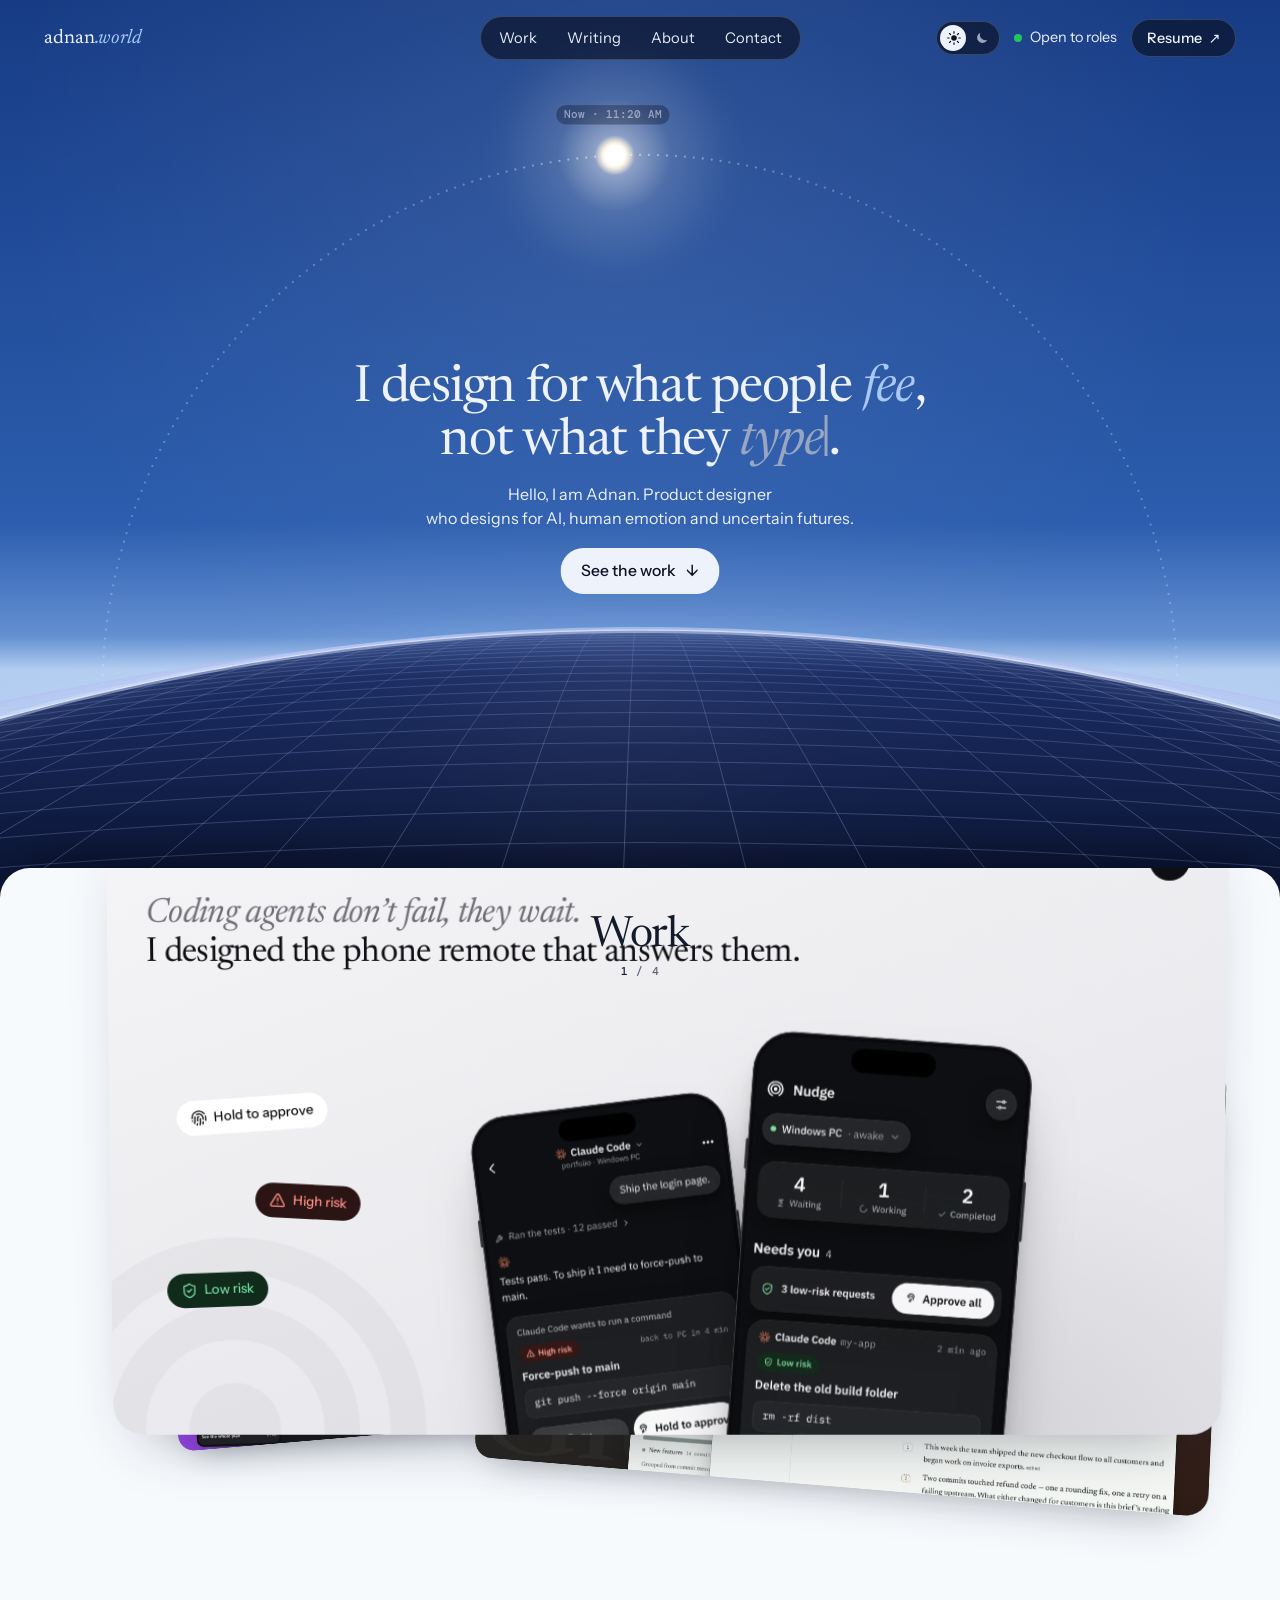
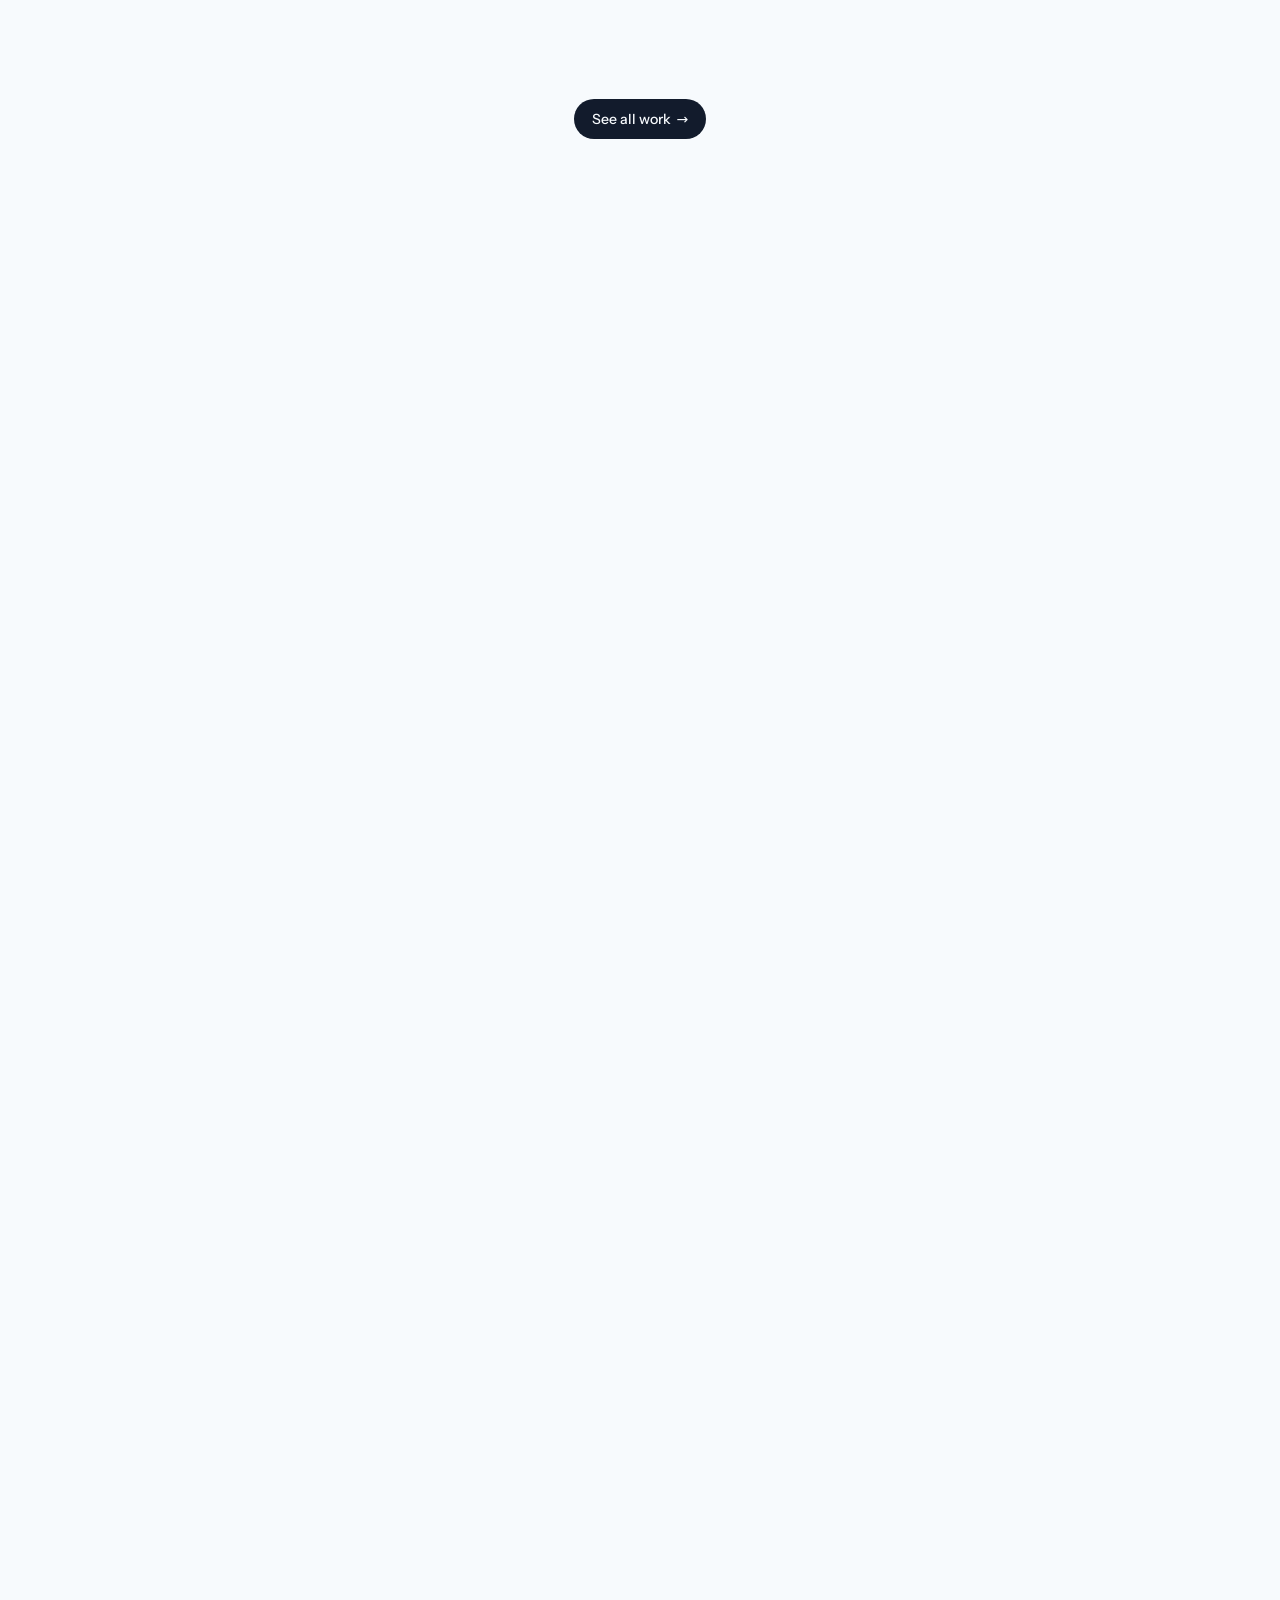
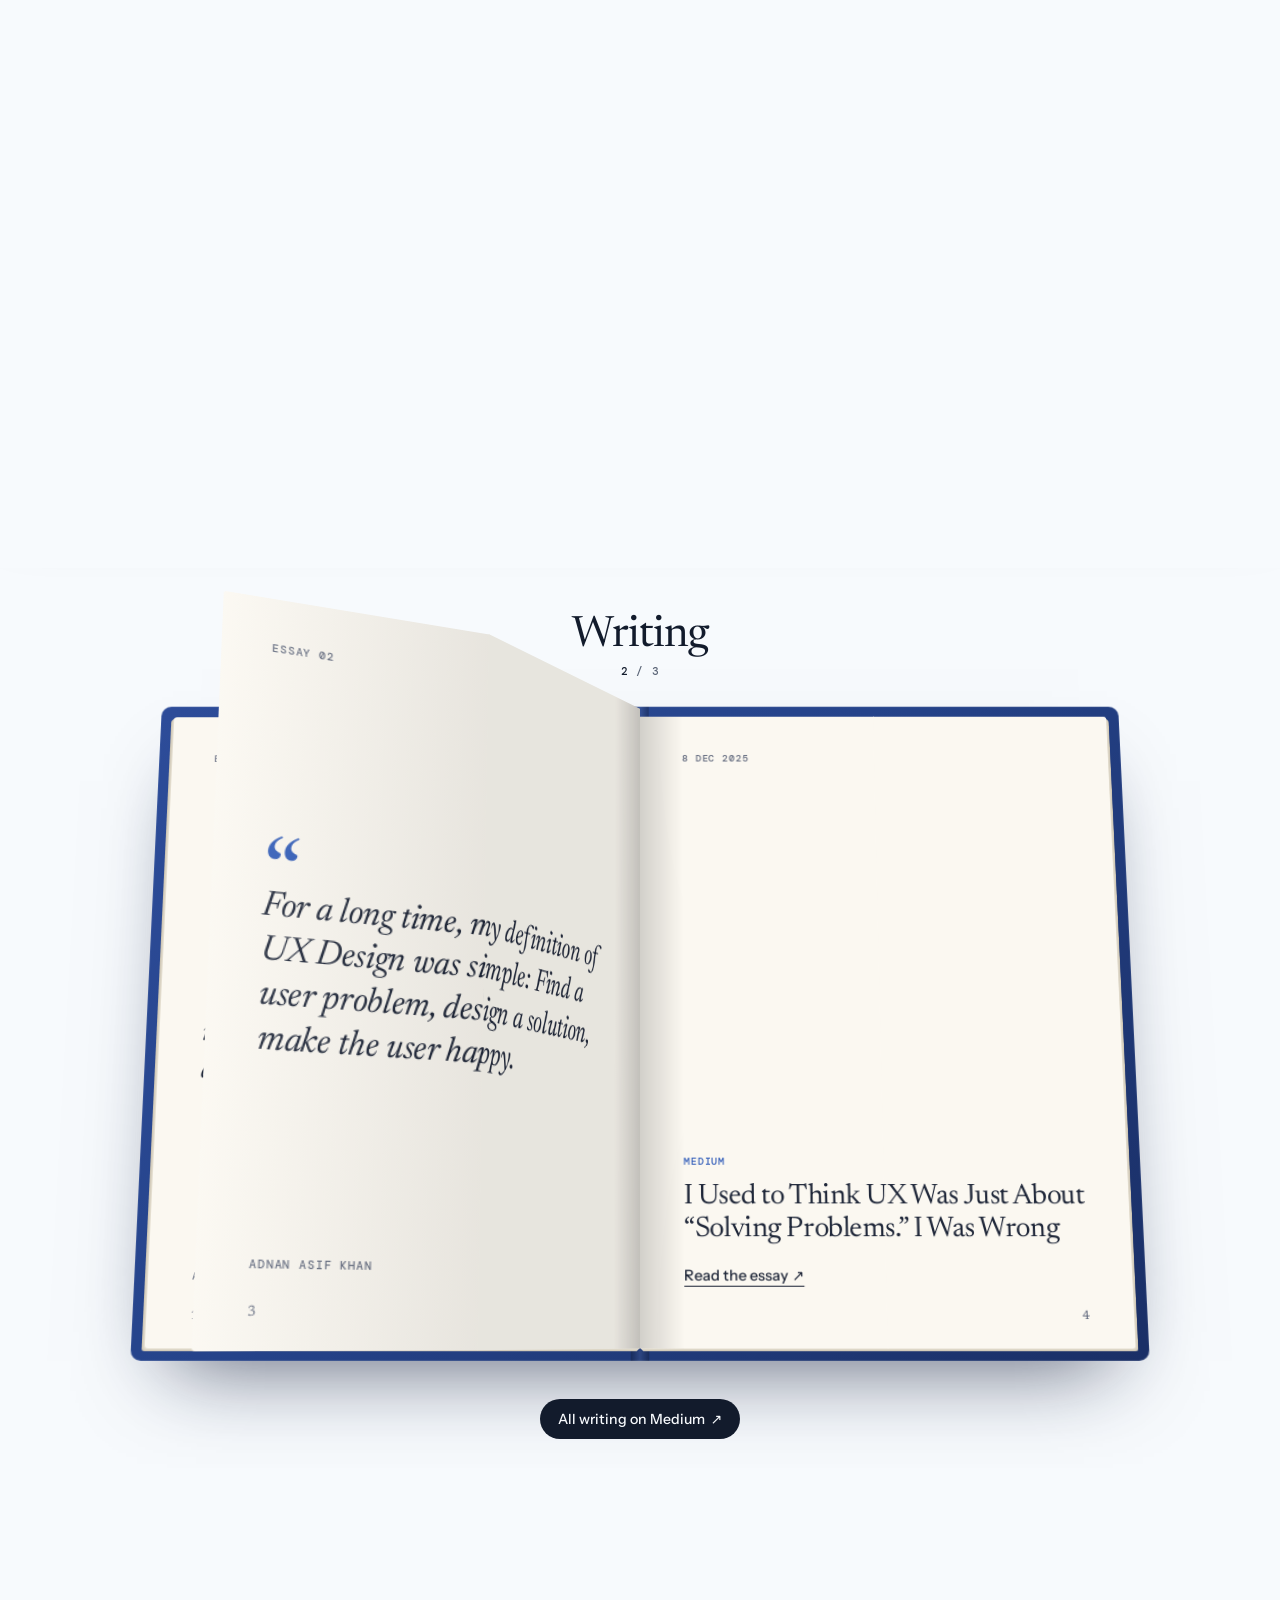
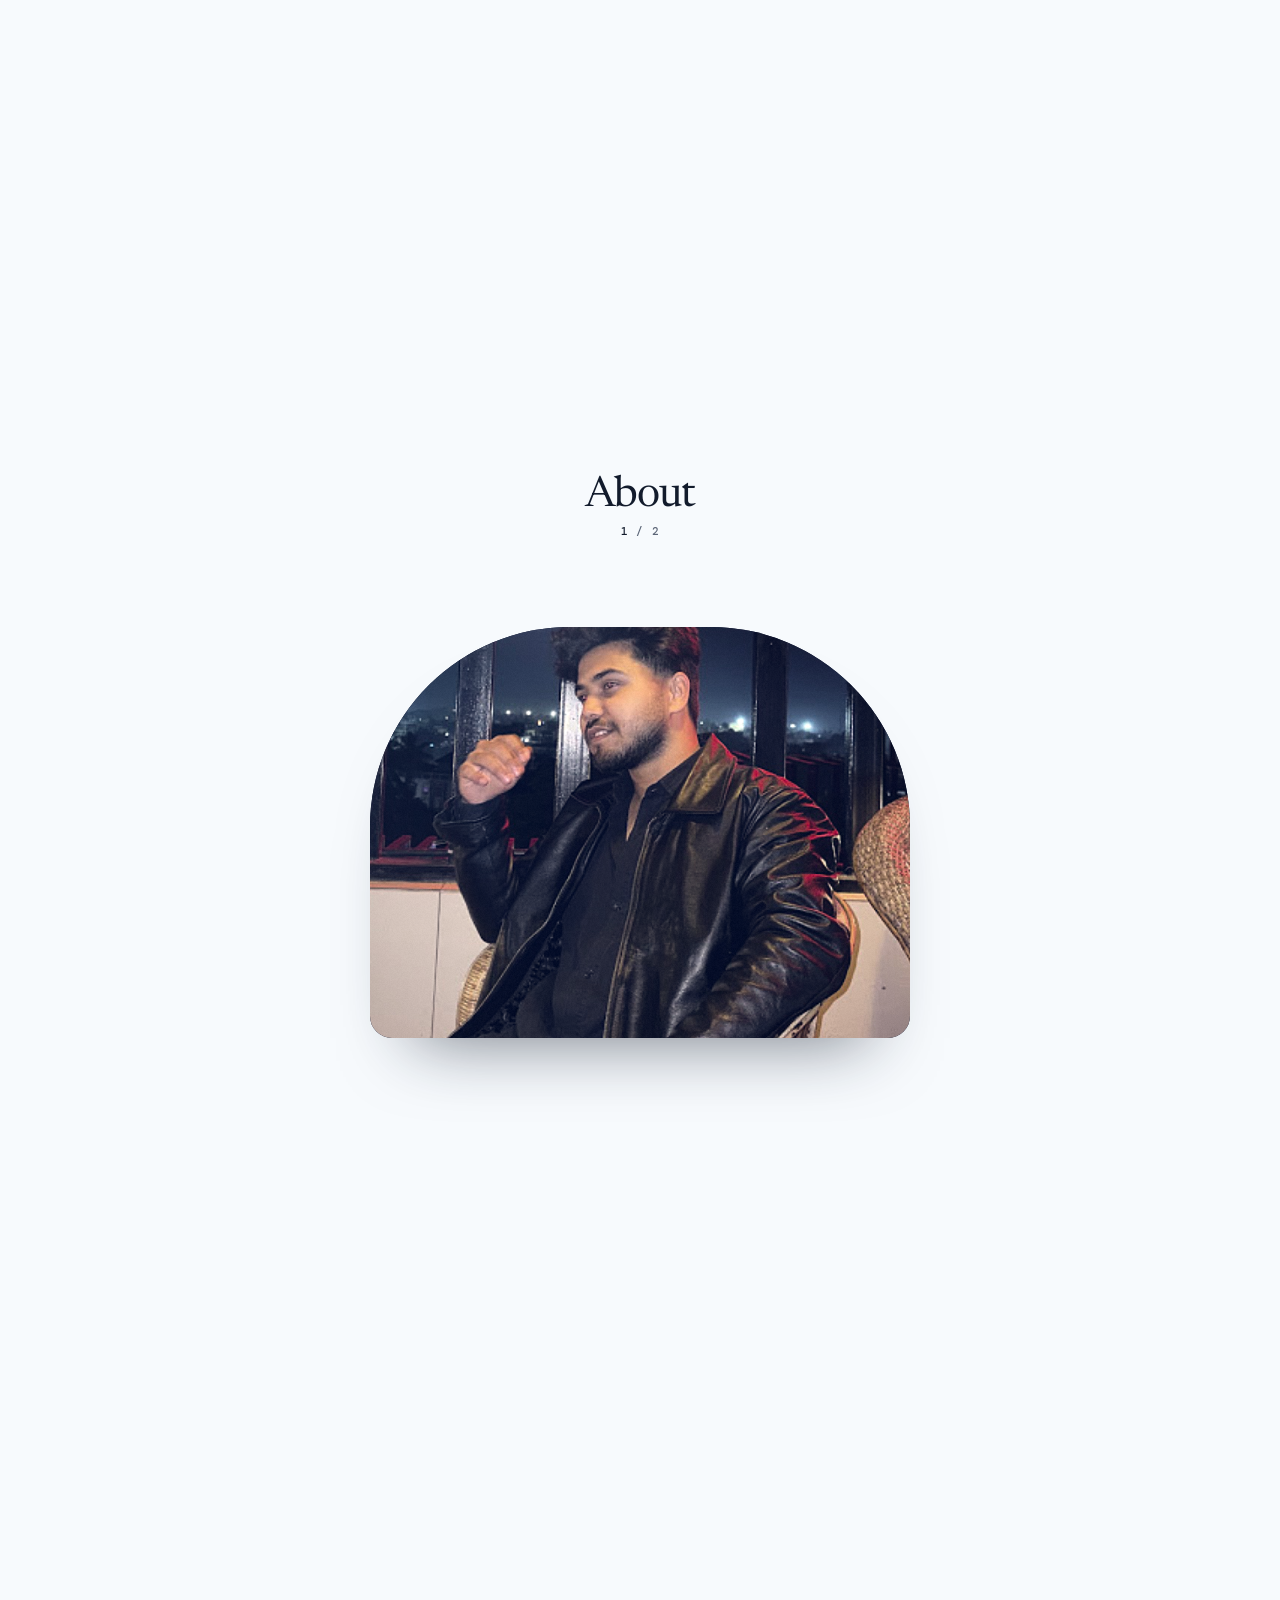
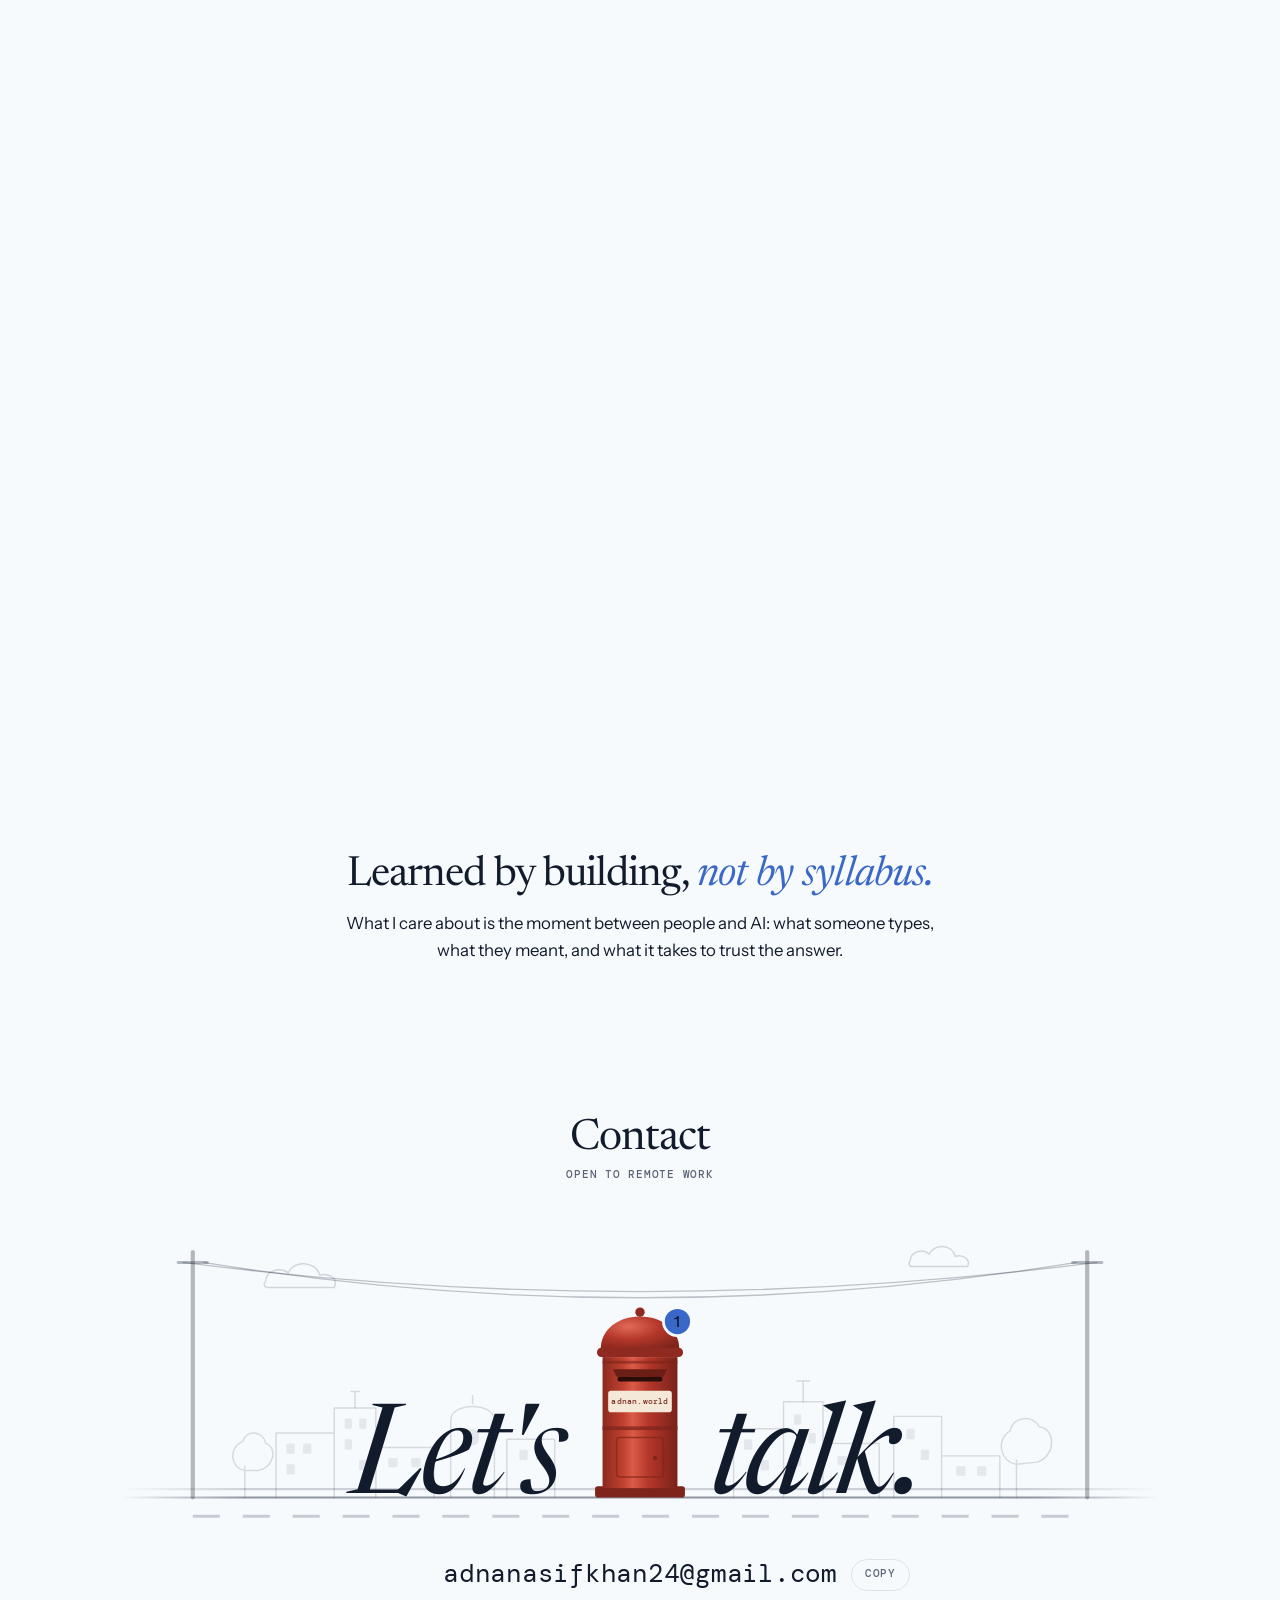
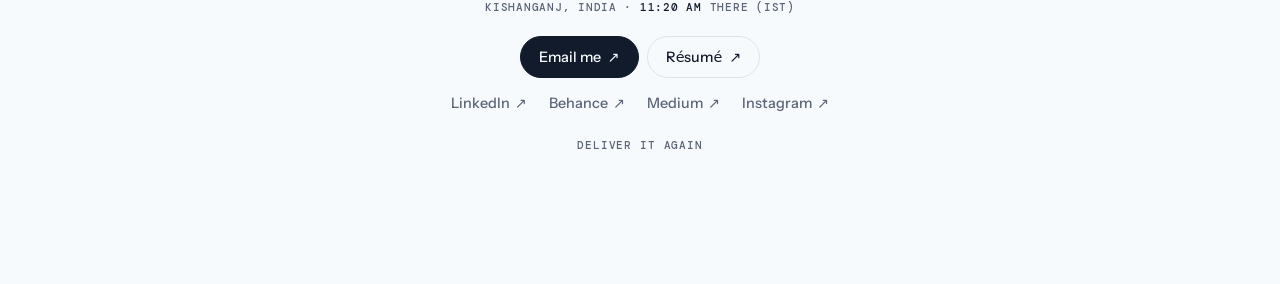
==== commit 2147db1e: "Remove the opener demo switcher and placeholder footer line Co-Authored-By: Claude Opus 5.5 <noreply" ====
--- a/index.html
+++ b/index.html
@@ -387,7 +387,6 @@
   </div>
 </section>
 <p class="toast" id="ctoast" role="status" aria-live="polite"></p>
-<footer class="endnote">the rest of the site continues here</footer>
 <script src="wc.js"></script>
 <script>
 // Floating: the next cards wait tilted further back; the one in focus comes forward and lies flat, then lifts up and away.
@@ -833,14 +832,5 @@
 })();
 </script>
 <script src="opener.js"></script>
-<nav class="op-demo" aria-label="Opener versions">
-  <a href="?v=planet&debug">1 Planetfall</a><a href="?v=orbit&debug">2 Orbit</a><a href="?v=light&debug">3 First light</a><button type="button" onclick="location.reload()">Replay</button>
-</nav>
-<style>
-.op-demo { position: fixed; z-index: 120; right: 16px; bottom: 16px; display: flex; gap: 2px; padding: 3px; border-radius: 999px; background: rgba(2, 5, 21, .72); -webkit-backdrop-filter: blur(10px); backdrop-filter: blur(10px); box-shadow: inset 0 0 0 1px rgba(255, 255, 255, .12); font: 500 .78rem/1 "Instrument Sans", system-ui, sans-serif; }
-.op-demo a, .op-demo button { color: #DCE6F8; text-decoration: none; padding: 9px 12px; border-radius: 999px; border: 0; background: none; font: inherit; cursor: pointer; }
-.op-demo a[aria-current] { background: #EEF2FB; color: #0B1226; }
-</style>
-<script>(function () { var v = (location.search.match(/[?&]v=(\w+)/) || [])[1] || 'planet'; document.querySelectorAll('.op-demo a').forEach(function (a) { if (a.getAttribute('href').indexOf('v=' + v) > 0) a.setAttribute('aria-current', 'page'); }); })();</script>
 </body>
 </html>
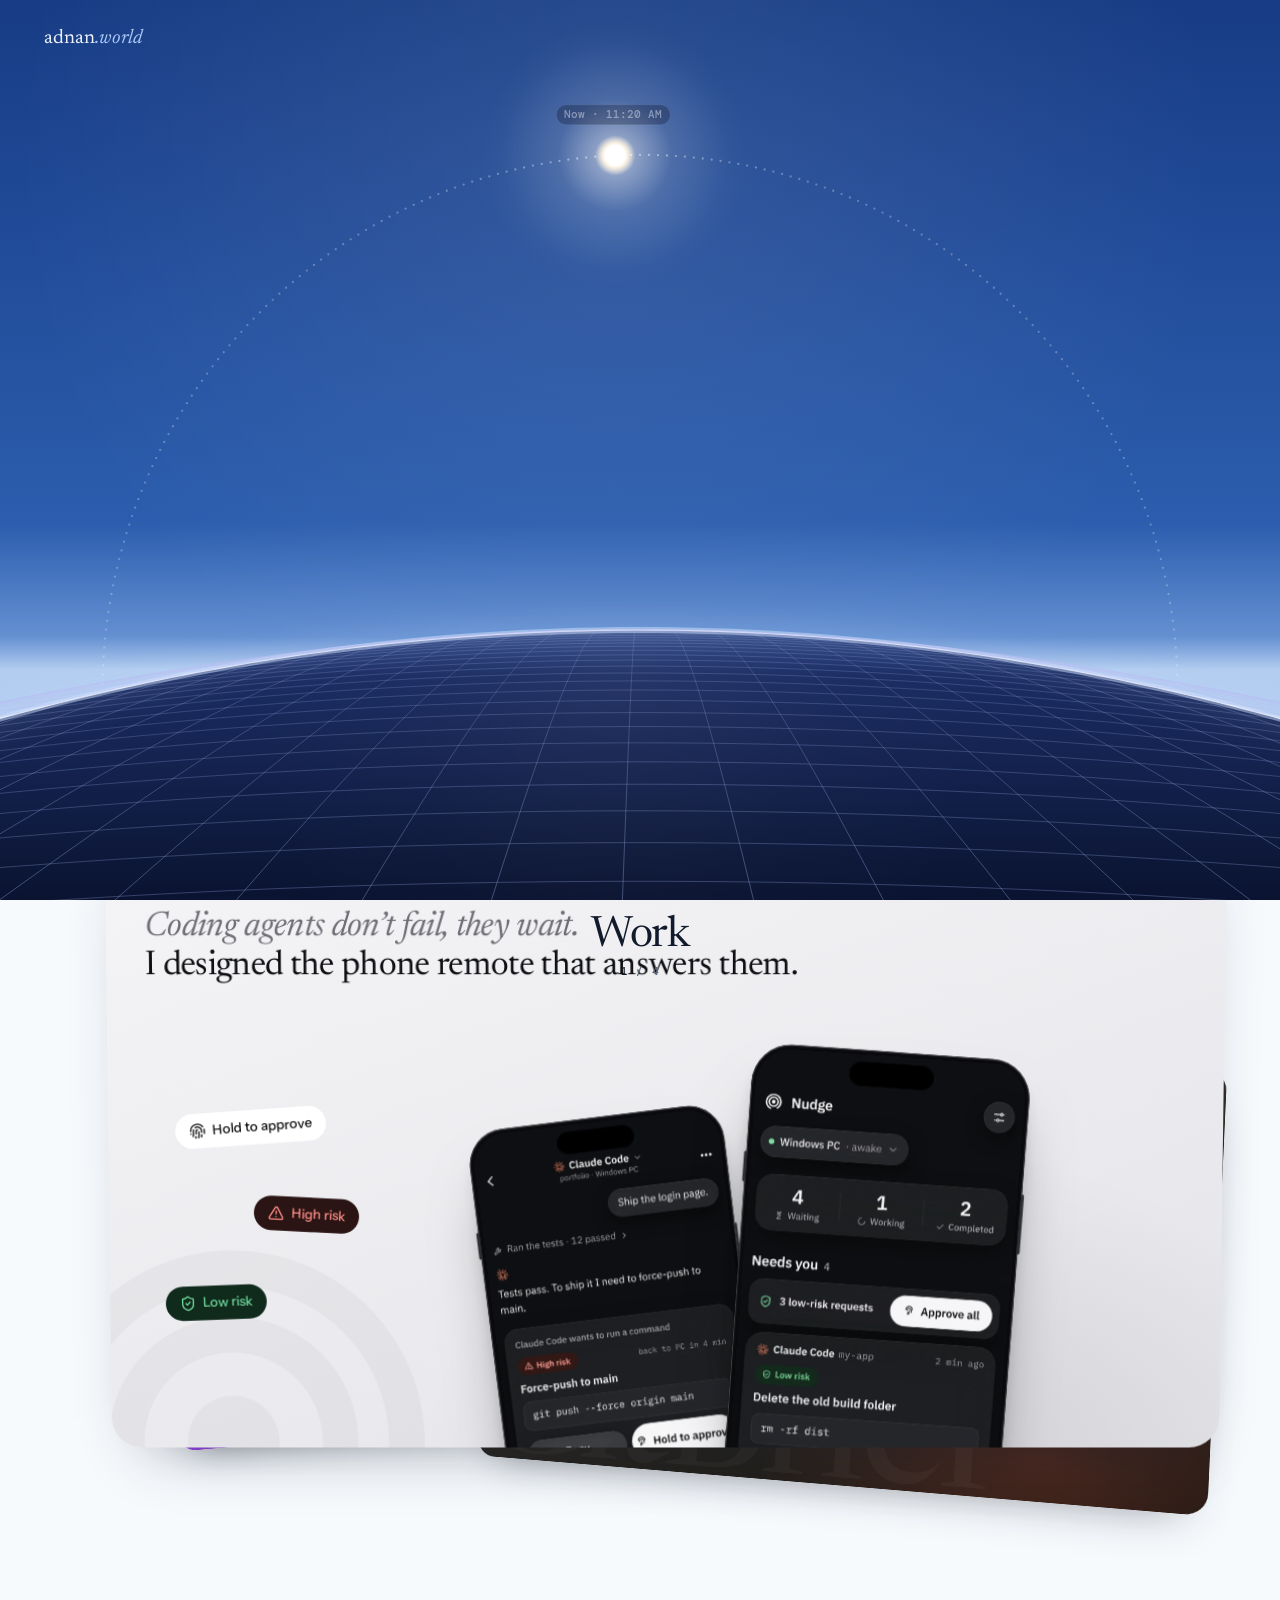
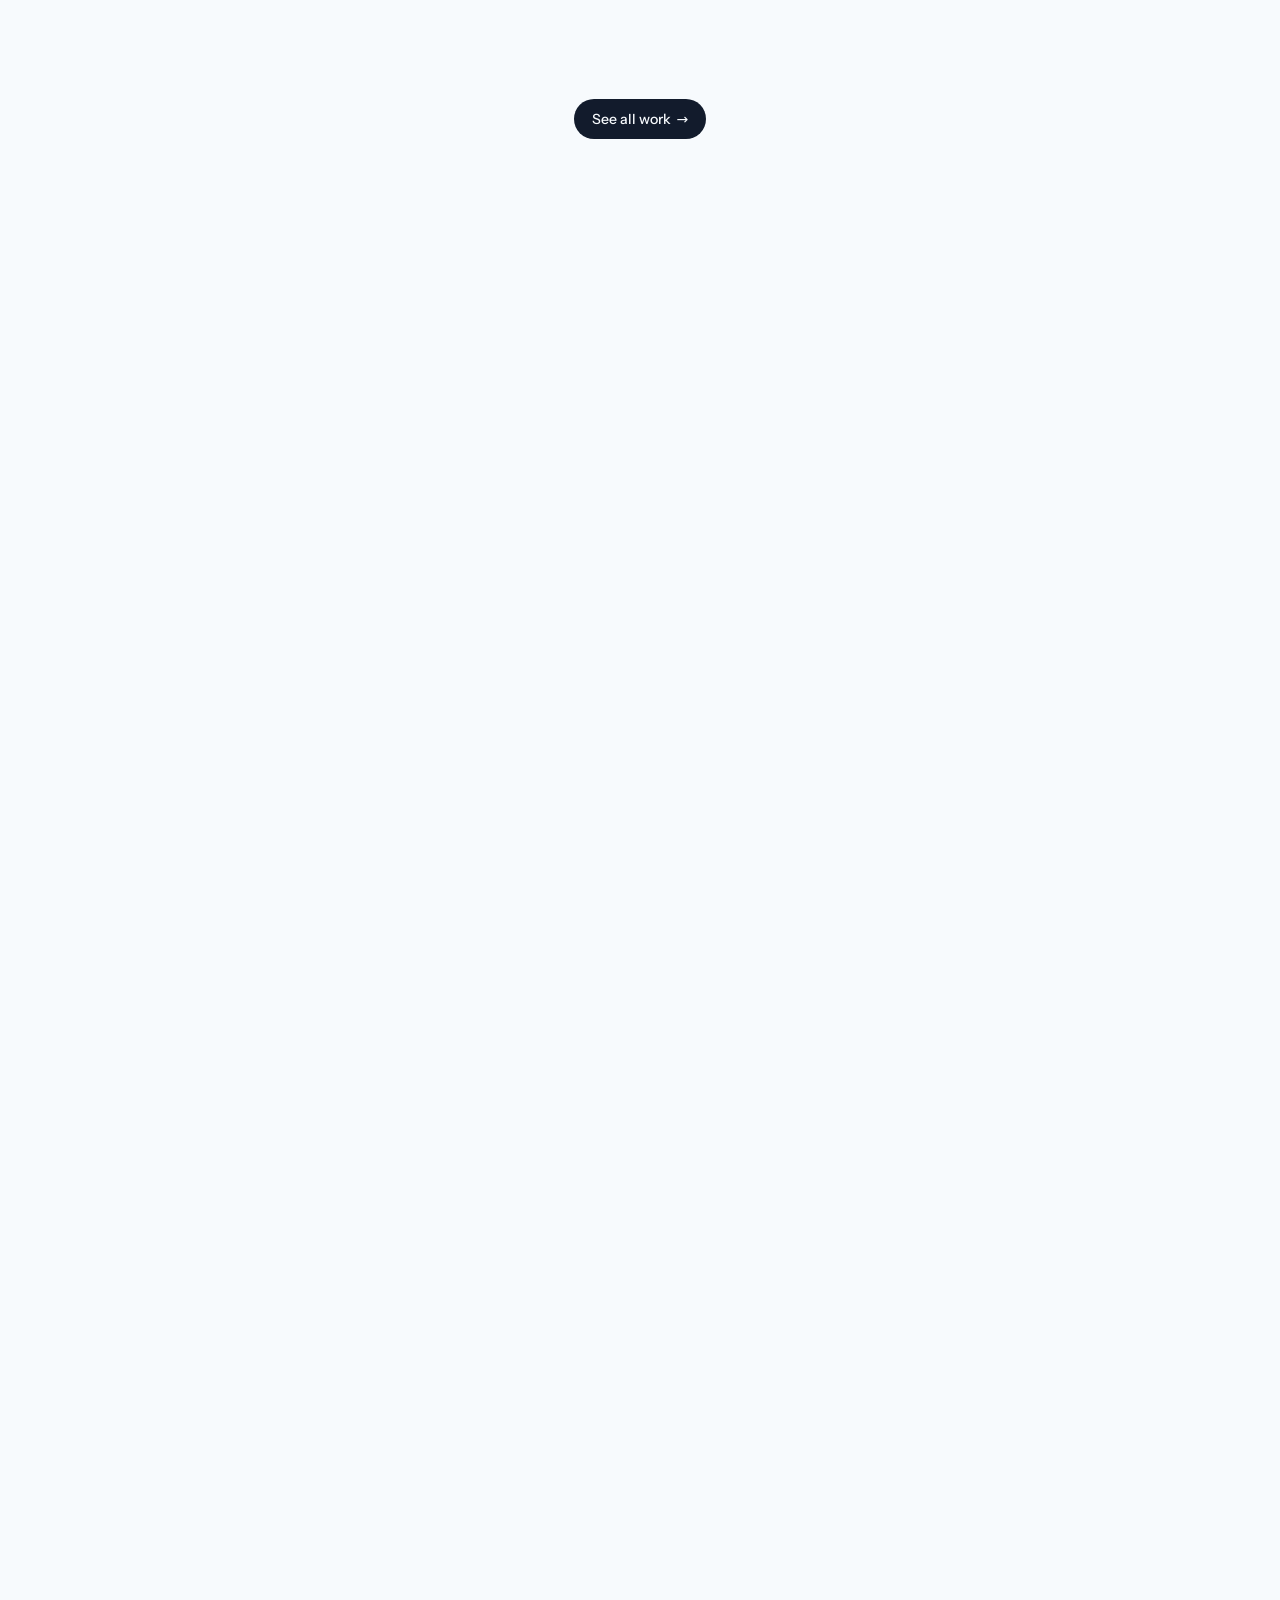
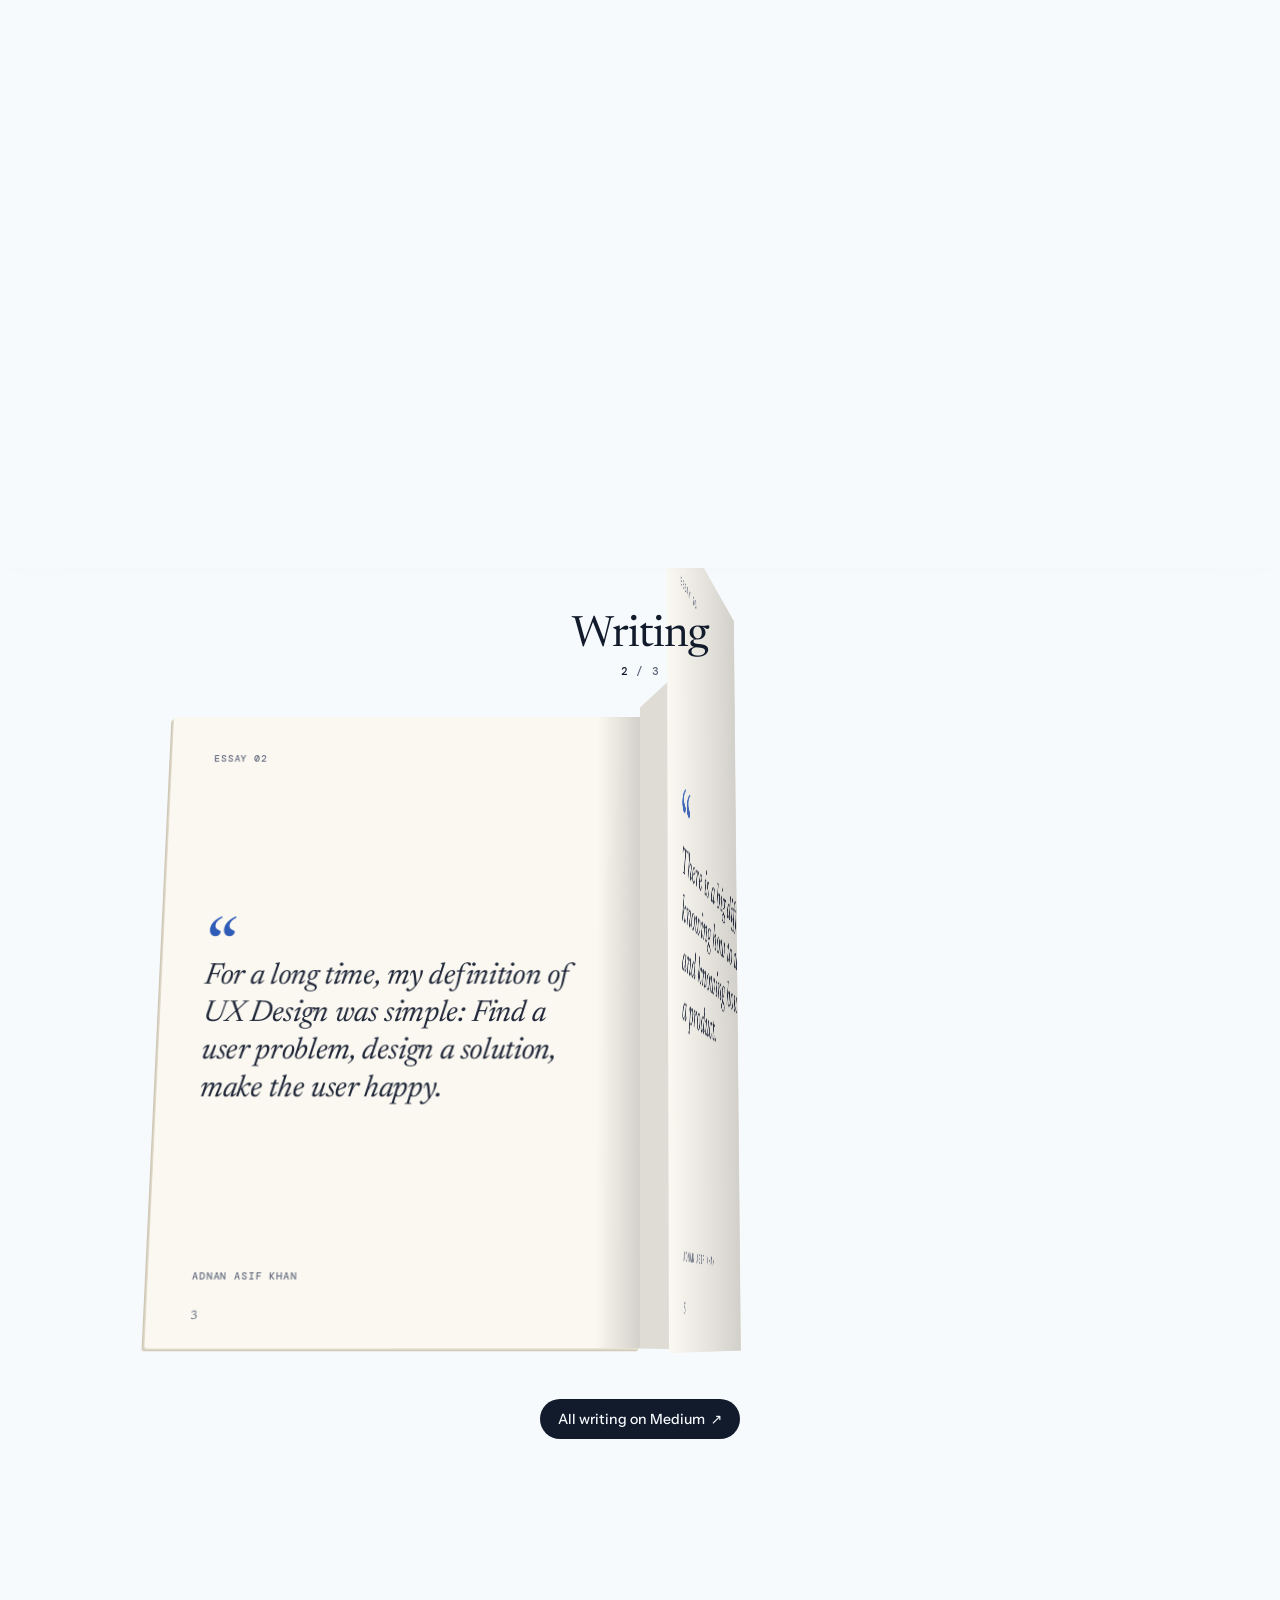
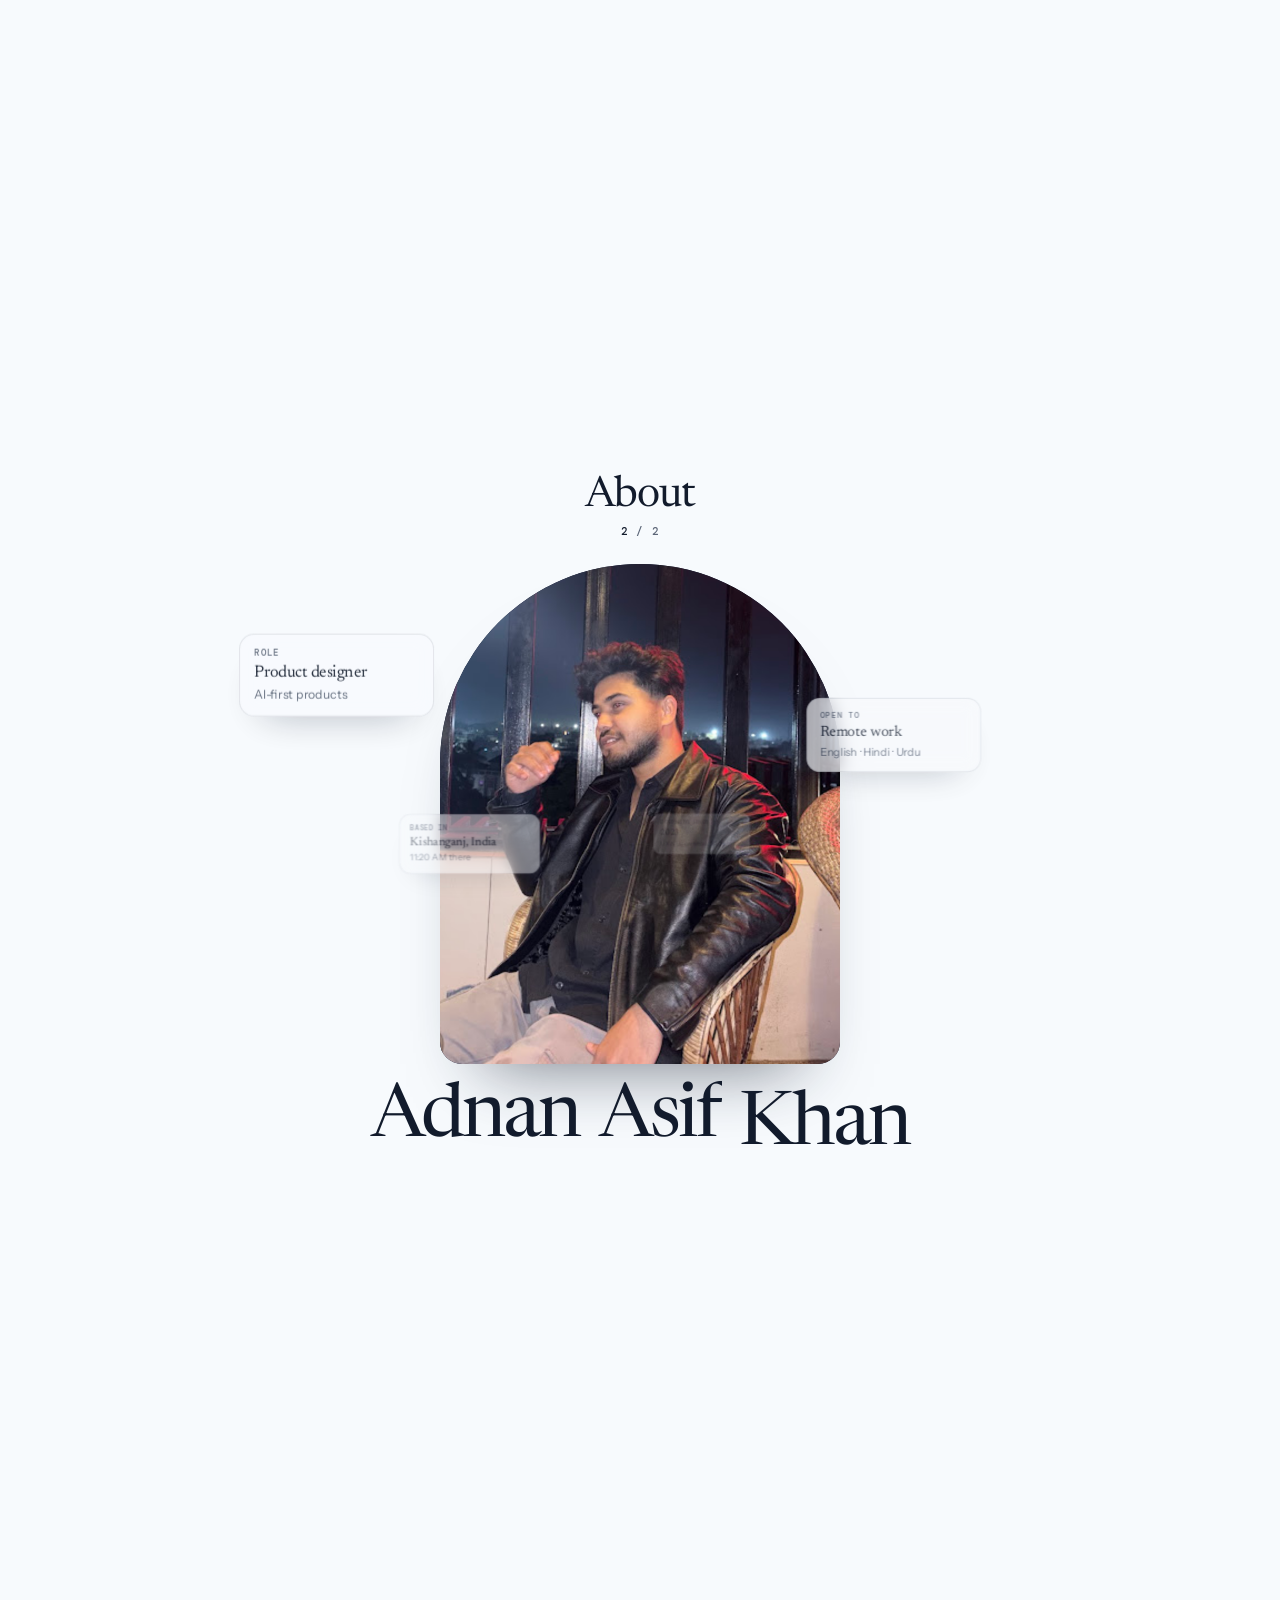
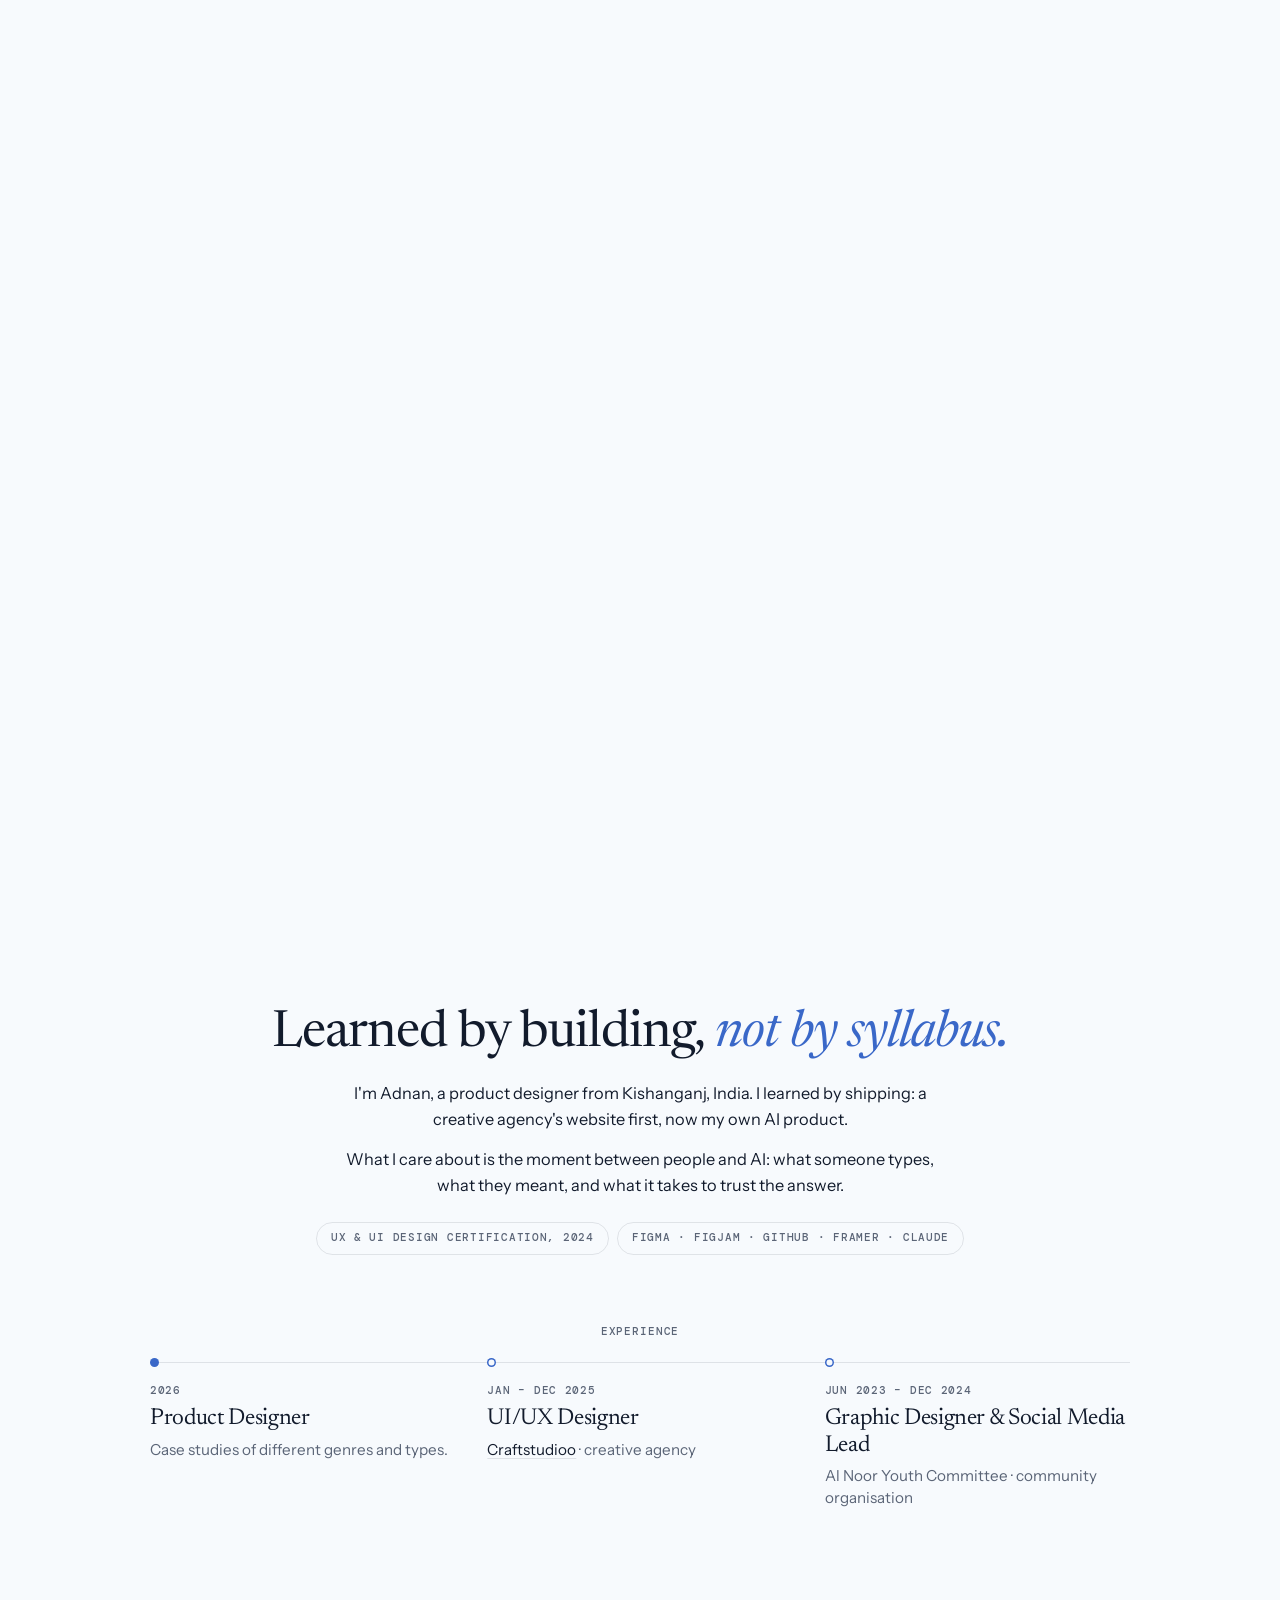
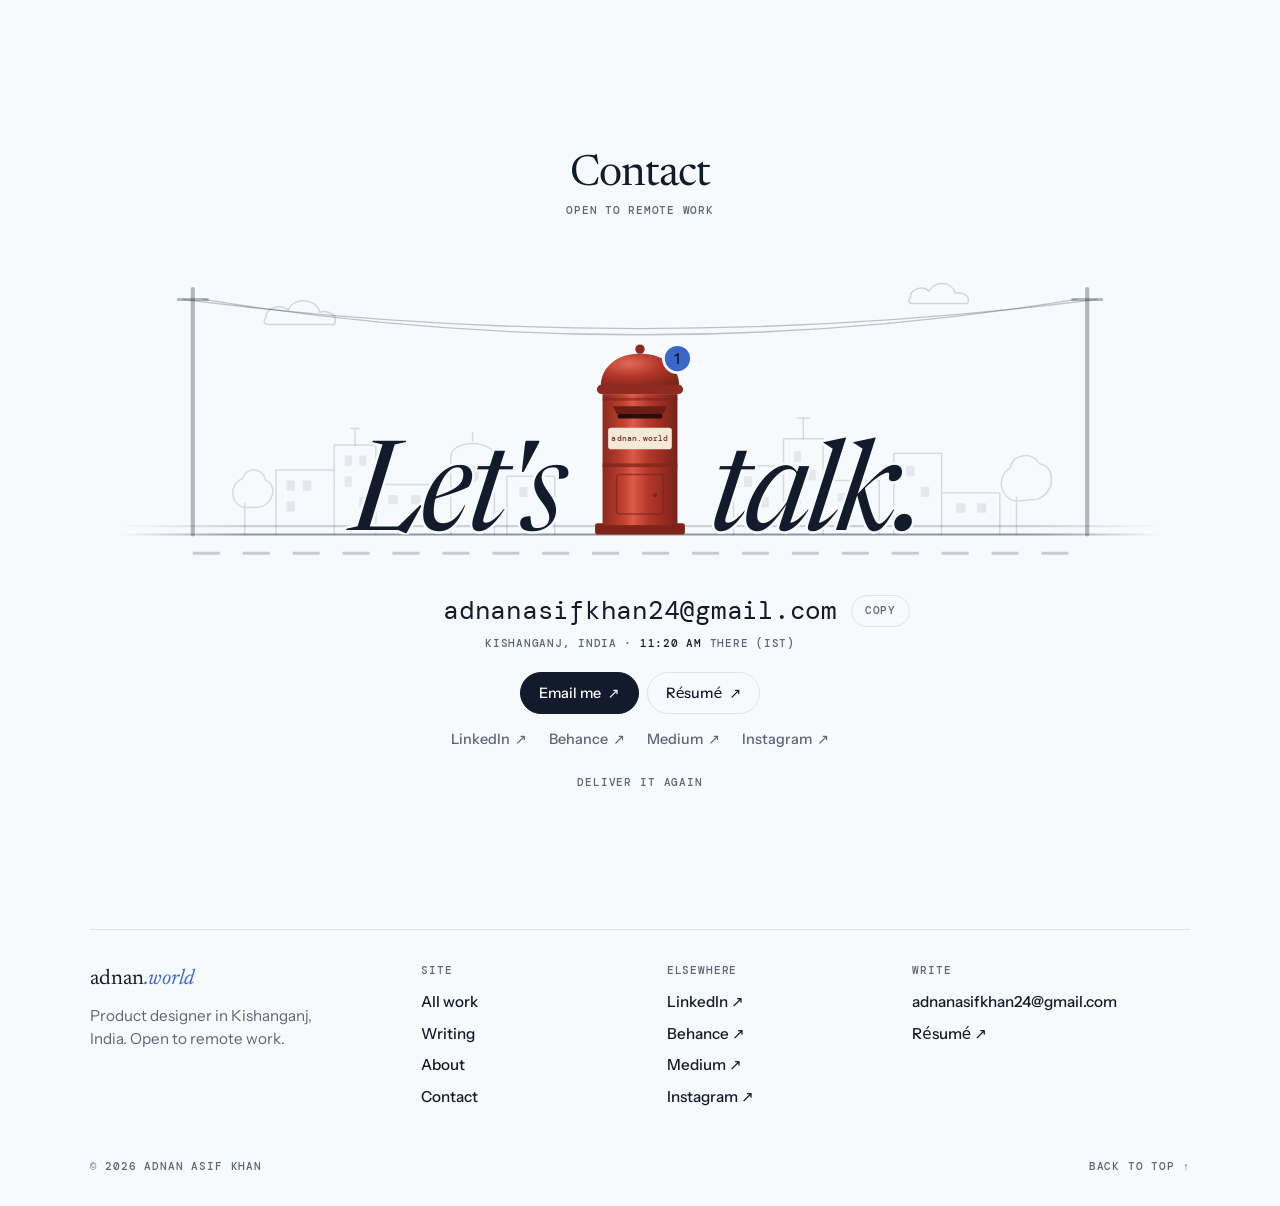
==== commit 7459774f: "World site: All work page, phone layout, smoother motion, footer - "See all work" and the nav's Work" ====
--- a/index.html
+++ b/index.html
@@ -2,7 +2,7 @@
 <html lang="en" class="no-js">
 <head>
 <meta charset="utf-8">
-<script>document.documentElement.classList.add('opening', 'cover');</script>
+<script>(function () { var seen = false; try { seen = !!sessionStorage.getItem('opened') && !/[?&](replay|v)=?/.test(location.search); } catch (e) {} if (!seen) document.documentElement.classList.add('opening', 'cover'); })();</script>
 <meta name="viewport" content="width=device-width, initial-scale=1, viewport-fit=cover">
 <title>Adnan Asif Khan · Product designer · adnan.world</title>
 <meta name="color-scheme" content="light dark">
@@ -16,18 +16,14 @@
 /* the work section under the hero: paper while the sun is up, navy-black once the moon is (it follows the hero's own day/night) */
 body { background: var(--page); }
 /* the section slides up over the hero ground like a sheet, instead of a hard straight cut */
-.work { position: relative; z-index: 2; margin-top: -32px; border-radius: 30px 30px 0 0; background: var(--page); color: var(--page-ink); box-shadow: 0 -24px 48px -24px rgba(2, 4, 11, .55); transition: background .5s, color .5s; }
-.work .mstage { border-radius: 30px 30px 0 0; }
+.work { position: relative; z-index: 2; margin-top: -32px; border-radius: 30px 30px 0 0; background: var(--page); color: var(--page-ink); box-shadow: 0 -24px 48px -24px rgba(2, 4, 11, .55); transition: background .5s, color .5s, border-radius .35s var(--ease); }
+.work .mstage { border-radius: 30px 30px 0 0; transition: border-radius .35s var(--ease); }
+/* once it covers the screen, its corners square off (rounded, they showed the dark hero through them at the top) */
+.work.flat, .work.flat .mstage { border-radius: 0; }
 body.night .work { box-shadow: 0 -1px 0 rgba(238, 242, 251, .08), 0 -24px 48px -24px rgba(0, 0, 0, .7); }
 .run { position: relative; }
-/* on touch screens, one stop per card (a swipe, however hard, moves one card), plus the hero and what follows the section,
-   so leaving at either end never snaps back. Mouse, trackpad and keys are handled in the script instead. */
+/* the stops of a stepped section (the script moves between them for wheel, keys and swipes alike) */
 .snap { position: absolute; left: 0; width: 1px; height: 1px; pointer-events: none; }
-@media (pointer: coarse) {
-  html { scroll-snap-type: y proximity; }
-  .hero, .about, .endnote { scroll-snap-align: start; }
-  .snap { scroll-snap-align: start; scroll-snap-stop: always; }
-}
 .mstage { position: sticky; top: 0; height: 100vh; height: 100svh; overflow: hidden; perspective: 1500px; }
 .world { position: absolute; left: 50%; top: calc(50% + 12px); transform-style: preserve-3d; }
 .world .wc { position: absolute; left: 0; top: 0; width: var(--cw); height: var(--ch); margin: calc(var(--ch) / -2) 0 0 calc(var(--cw) / -2); aspect-ratio: auto; min-height: 0; will-change: transform, opacity; backface-visibility: hidden; }
@@ -93,8 +89,9 @@
   .bk-cover::after, .bk-pg.l, .bk-face.b { display: none; }
   .bk-pg.r, .bk-leaf { left: 0; width: 100%; }
   .bk-pg.r { border-radius: 3px; }
-  .pd .q-phone { display: block; margin: 18px 0 0; font: italic 400 1.05rem/1.45 var(--serif); color: var(--mut); }
-  .pd .pub { margin-top: 0; } .pd h3 { margin-top: 10px; } .pd .spacer { flex: 1; }
+  .pd .q-phone { display: block; order: 1; margin: 22px 0 0; font: italic 400 clamp(1.15rem, 6.2cqi, 1.45rem)/1.35 var(--serif); letter-spacing: -.01em; color: var(--ink); }
+  .pd .q-phone::before { content: "\201C"; display: block; height: .5em; font: 400 2.4em/1 var(--serif); color: var(--acc); }
+  .pd .spacer { order: 2; flex: 1; min-height: 24px; } .pd .pub { order: 3; margin-top: 0; } .pd h3 { order: 4; margin-top: 10px; } .pd a { order: 5; }
 }
 
 /* ---------- About: his name opens into his portrait (one scroll), the facts come out from behind it ---------- */
@@ -122,7 +119,34 @@
 .afoot { display: grid; justify-items: center; text-align: center; padding: clamp(28px, 5vh, 48px) var(--pad) clamp(80px, 12vh, 140px); }
 .afoot .lead { margin: 0 0 12px; font: 400 clamp(1.8rem, 3.3vw, 2.6rem)/1.08 var(--serif); letter-spacing: -.022em; }
 .afoot .lead i { color: #3A68C8; } body.night .afoot .lead i { color: #A9C8F7; }
-.afoot p.t { margin: 0 auto; max-width: 54ch; font: 400 1.05rem/1.6 var(--sans); }
+.afoot p.t { margin: 0 auto; max-width: 54ch; font: 400 clamp(1.02rem, 1.25vw, 1.15rem)/1.6 var(--sans); text-wrap: pretty; }
+/* the story fills its own screen, centred, so Contact starts on a fresh one */
+.afoot { min-height: 100vh; min-height: 100svh; box-sizing: border-box; align-content: center; padding-top: clamp(64px, 10vh, 110px); padding-bottom: clamp(64px, 10vh, 110px); }
+@media (max-width: 760px) { .afoot { padding-top: 44px; padding-bottom: 44px; } .afoot .xp2 { margin-top: 40px; } }
+.afoot .lead { font-size: clamp(2rem, 4vw, 3.2rem); margin-bottom: 18px; }
+.afoot p.t + p.t { margin-top: 14px; }
+.afoot .meta { display: flex; flex-wrap: wrap; justify-content: center; gap: 8px; margin: 24px 0 0; }
+.afoot .meta span { padding: 9px 14px; border-radius: 999px; border: 1px solid var(--page-line); font: 500 .66rem/1.2 var(--mono); letter-spacing: .07em; text-transform: uppercase; color: var(--page-mut); }
+/* his jobs: a line through time, the current one filled */
+.xp2 { width: min(980px, 100%); margin: clamp(48px, 8vh, 88px) auto 0; }
+.xp2 h3 { margin: 0 0 20px; font: 500 .66rem/1 var(--mono); letter-spacing: .08em; text-transform: uppercase; color: var(--page-mut); }
+.xp2 ol { list-style: none; margin: 0; padding: 0; display: grid; grid-template-columns: repeat(3, minmax(0, 1fr)); gap: 0 32px; position: relative; text-align: left; }
+.xp2 ol::before { content: ""; position: absolute; left: 0; right: 0; top: 4px; height: 1px; background: var(--page-line); }
+.xp2 li { position: relative; padding-top: 26px; }
+.xp2 li::before { content: ""; position: absolute; left: 0; top: 0; width: 9px; height: 9px; border-radius: 50%; background: #3A68C8; }
+.xp2 li.past::before { background: var(--page); box-shadow: inset 0 0 0 1.5px #3A68C8; }
+body.night .xp2 li::before { background: #8FB0F0; } body.night .xp2 li.past::before { background: var(--page); box-shadow: inset 0 0 0 1.5px #8FB0F0; }
+.xp2 .d { display: block; font: 500 .66rem/1.4 var(--mono); letter-spacing: .07em; text-transform: uppercase; color: var(--page-mut); }
+.xp2 .r { display: block; margin-top: 8px; font: 400 clamp(1.25rem, 1.8vw, 1.55rem)/1.15 var(--serif); letter-spacing: -.015em; color: var(--page-ink); }
+.xp2 .o { display: block; margin-top: 6px; font: 400 .95rem/1.45 var(--sans); color: var(--page-mut); }
+.xp2 .o a { color: var(--page-ink); text-decoration: underline; text-decoration-color: var(--page-line); text-underline-offset: 3px; }
+.xp2 .o a:hover { text-decoration-color: currentColor; }
+.xp2 .o a:focus-visible { outline: 2px solid #3A68C8; outline-offset: 2px; border-radius: 2px; }
+@media (max-width: 760px) {
+  .xp2 ol { grid-template-columns: minmax(0, 1fr); gap: 24px; }
+  .xp2 ol::before { left: 4px; right: auto; top: 6px; bottom: 6px; width: 1px; height: auto; }
+  .xp2 li { padding: 0 0 0 28px; } .xp2 li::before { top: 3px; }
+}
 .afoot .btns { display: flex; flex-wrap: wrap; justify-content: center; gap: 8px; margin-top: 18px; }
 .afoot .btn { display: inline-flex; align-items: center; gap: 6px; min-height: 40px; padding: 0 18px; border-radius: 999px; font: 500 .88rem/1 var(--sans); text-decoration: none; border: 1px solid var(--page-line); color: var(--page-ink); transition: transform .2s var(--ease), border-color .2s; }
 .afoot .btn.solid { background: var(--page-ink); color: var(--page); border-color: var(--page-ink); }
@@ -130,7 +154,7 @@
 .afoot .btn:focus-visible { outline: 2px solid #3A68C8; outline-offset: 3px; }
 /* ---------- Contact: a street; a courier posts a letter in his box, and "Let's talk." rises around it ---------- */
 .ct.contact { padding-top: clamp(24px, 5vh, 56px); background: var(--page); color: var(--page-ink); transition: background .5s, color .5s; }
-.ct { position: relative; padding: clamp(84px, 12vh, 140px) var(--pad) clamp(90px, 14vh, 160px); overflow-x: clip; }
+.ct { position: relative; padding: clamp(84px, 12vh, 140px) var(--pad) clamp(48px, 8vh, 100px); overflow-x: clip; }
 .ct-in { max-width: 1100px; margin: 0 auto; display: grid; grid-template-columns: minmax(0, 1fr); justify-items: center; }
 .ct .ahead { display: grid; justify-items: center; gap: 10px; text-align: center; margin-bottom: clamp(30px, 5vh, 56px); }
 .ct .ahead h2 { margin: 0; font: 400 clamp(1.9rem, 3.4vw, 2.7rem)/1 var(--serif); letter-spacing: -.025em; }
@@ -147,6 +171,8 @@
 .ct .btn.ok { background: #3A68C8; border-color: #3A68C8; color: #fff; }
 .ct .btn:focus-visible, .ct .lk:focus-visible, .ct button:focus-visible, .ct a:focus-visible { outline: 2px solid #3A68C8; outline-offset: 3px; }
 .ct .links { display: flex; flex-wrap: wrap; justify-content: center; gap: 6px 22px; margin-top: 12px; }
+/* phones: the four in an even two by two (in a row, the fourth fell onto a line of its own) */
+@media (max-width: 520px) { .ct .links { display: grid; grid-template-columns: repeat(2, auto); justify-content: center; justify-items: center; gap: 4px 32px; } }
 .ct .lk { display: inline-flex; align-items: center; gap: 5px; padding: 6px 0; font: 500 .9rem/1 var(--sans); color: var(--page-mut); text-decoration: none; border-bottom: 1px solid transparent; transition: color .2s, border-color .2s; }
 .ct .lk:hover { color: var(--page-ink); border-color: var(--page-ink); }
 .ct .mail { font: 400 clamp(1rem, 2.6vw, 1.6rem)/1.2 var(--mono); letter-spacing: -.01em; margin: 14px 0 0; }
@@ -178,7 +204,8 @@
 @keyframes sc-drift { to { transform: translateX(44px); } }
 .ct .road { stroke-width: 2; }
 .ct .road-d { stroke: var(--page-mut); stroke-width: 3; stroke-dasharray: 26 22; opacity: .3; }
-.ct .sc-word { font: italic 400 120px var(--serif); letter-spacing: -3px; fill: var(--page-ink); }
+/* (edged in the page colour, so the letters stay whole while the scooter rides behind them) */
+.ct .sc-word { font: italic 400 120px var(--serif); letter-spacing: -3px; fill: var(--page-ink); paint-order: stroke; stroke: var(--page); stroke-width: 5px; stroke-linejoin: round; transition: stroke .5s; }
 .ct .puff { fill: var(--page-mut); }
 .ct #puffs { filter: blur(1.6px); }
 .ct .pb-plate { font: 500 8.6px var(--mono); letter-spacing: .2px; fill: #7A2A1F; }
@@ -198,9 +225,26 @@
 .ct .sc-when { margin-top: 10px; }
 .ct .sc-after .btns { margin-top: 20px; }
 
-@media (max-width: 760px) { .ct .sc-scene svg { width: 150%; max-width: none; margin-left: -25%; } }
+/* phones: the whole street (cropped, the scooter stopped off screen and the letter flew in from nowhere) */
+@media (max-width: 760px) { .ct .sc-scene { width: 100%; } }
 @media (prefers-reduced-motion: reduce) { .ct .up, .ct .later { transition: none !important; opacity: 1 !important; translate: none !important; } .ct .sc-cloud { animation: none !important; } }
-.endnote { height: 40vh; display: grid; place-items: center; font: 400 .72rem/1 var(--mono); color: var(--page-mut); letter-spacing: .08em; text-transform: uppercase; }
+/* the footer: who, where to go, how to write; on the page's own colours */
+.sfoot { background: var(--page); color: var(--page-ink); padding: clamp(36px, 7vh, 88px) clamp(20px, 5vw, 64px) 28px; transition: background .5s, color .5s; }
+.sf-in { max-width: 1100px; margin: 0 auto; display: grid; grid-template-columns: 1.4fr 1fr 1fr 1.3fr; gap: 32px; padding-top: 36px; border-top: 1px solid var(--page-line); }
+.sf-brand { font: 400 1.35rem/1 var(--serif); color: var(--page-ink); text-decoration: none; }
+.sf-brand span { font-style: italic; color: #3A68C8; }
+body.night .sf-brand span { color: #8FB0F0; }
+.sf-id p { margin: 14px 0 0; max-width: 26ch; font: 400 .95rem/1.5 var(--sans); color: var(--page-mut); }
+.sf-col { display: grid; align-content: start; gap: 11px; }
+.sf-col .k { font: 500 .66rem/1 var(--mono); letter-spacing: .08em; text-transform: uppercase; color: var(--page-mut); margin-bottom: 4px; }
+.sf-col a { font: 500 .95rem/1.3 var(--sans); color: var(--page-ink); text-decoration: none; width: fit-content; border-bottom: 1px solid transparent; transition: border-color .2s; overflow-wrap: anywhere; }
+.sf-col a:hover { border-color: currentColor; }
+.sf-bot { max-width: 1100px; margin: 48px auto 0; display: flex; align-items: center; justify-content: space-between; gap: 16px; font: 500 .66rem/1 var(--mono); letter-spacing: .08em; text-transform: uppercase; color: var(--page-mut); }
+.sf-bot a { color: var(--page-mut); text-decoration: none; padding: 6px 0; }
+.sf-bot a:hover { color: var(--page-ink); }
+.sfoot a:focus-visible { outline: 2px solid var(--page-ink); outline-offset: 3px; border-radius: 4px; }
+@media (max-width: 860px) { .sf-in { grid-template-columns: 1fr 1fr; } .sf-id { grid-column: 1 / -1; } }
+@media (max-width: 420px) { .sf-in { gap: 28px 20px; } .sf-col:last-child { grid-column: 1 / -1; } .sf-bot { margin-top: 40px; } }
 @media (max-width: 760px) { .whead { top: 42px; gap: 8px; } }
 @media (prefers-reduced-motion: reduce) { .work { transition: none; } }
 </style>
@@ -210,13 +254,13 @@
 <script src="hero/js/headline.js" defer></script>
 <script src="hero/js/boot.js" defer></script>
 </head>
-<body>
+<body id="top">
 <a class="skip" href="#main">Skip to content</a>
 <div class="hero pl sky arc">
   <canvas class="fill" aria-hidden="true"></canvas>
   <header class="pl-nav r">
     <a class="pl-brand" href="/" aria-label="adnan.world home">adnan<span>.world</span></a>
-    <nav class="pl-links" id="site-menu" aria-label="Main"><a href="#work">Work</a><a href="#writing">Writing</a><a href="#about">About</a><a href="mailto:adnanasifkhan24@gmail.com">Contact</a><a class="m-only" href="/resume/adnan-asif-khan-product-designer-resume.pdf">Resume</a></nav>
+    <nav class="pl-links" id="site-menu" aria-label="Main"><a href="work.html">Work</a><a href="#writing">Writing</a><a href="#about">About</a><a href="#contact">Contact</a><a class="m-only" href="/resume/adnan-asif-khan-product-designer-resume.pdf">Resume</a></nav>
     <div class="pl-meta"><button type="button" class="pl-dn" data-dn aria-pressed="false" aria-label="Switch to night"><span class="dn-knob" aria-hidden="true"></span><svg class="dn-sun" viewBox="0 0 24 24" width="16" height="16" aria-hidden="true" focusable="false"><circle cx="12" cy="12" r="4.2" fill="currentColor"/><g stroke="currentColor" stroke-width="1.8" stroke-linecap="round"><path d="M12 2.5v2.2M12 19.3v2.2M2.5 12h2.2M19.3 12h2.2M5.3 5.3l1.6 1.6M17.1 17.1l1.6 1.6M5.3 18.7l1.6-1.6M17.1 6.9l1.6-1.6"/></g></svg><svg class="dn-moon" viewBox="0 0 24 24" width="16" height="16" aria-hidden="true" focusable="false"><path d="M20 14.5A8 8 0 0 1 9.5 4a8 8 0 1 0 10.5 10.5z" fill="currentColor"/></svg></button><span class="pl-status"><i class="dot" aria-hidden="true"></i>Open to roles</span><a class="pl-pill" href="/resume/adnan-asif-khan-product-designer-resume.pdf">Resume <span aria-hidden="true">↗</span></a><button type="button" class="pl-menu" aria-expanded="false" aria-controls="site-menu">Menu</button></div>
   </header>
   <main class="pl-main" id="main" tabindex="-1">
@@ -232,7 +276,7 @@
   <div class="run" id="run"><div class="mstage" id="mstage">
     <header class="whead"><h2 id="work-h">Work</h2><span><b id="wcount">1</b> / 4</span></header>
     <div class="world" id="world"></div>
-    <div class="wfoot"><a class="all" href="https://adnan.world/#all-work">See all work <span aria-hidden="true">→</span></a></div>
+    <div class="wfoot"><a class="all" href="work.html">See all work <span aria-hidden="true">→</span></a></div>
   </div></div>
 </section>
 <section class="writing" id="writing" aria-labelledby="writing-h">
@@ -262,7 +306,10 @@
   </div></div>
   <div class="afoot">
     <p class="lead">Learned by building, <i>not by syllabus.</i></p>
+    <p class="t">I'm Adnan, a product designer from Kishanganj, India. I learned by shipping: a creative agency's website first, now my own AI&nbsp;product.</p>
     <p class="t">What I care about is the moment between people and AI: what someone types, what they meant, and what it takes to trust the&nbsp;answer.</p>
+    <p class="meta"><span>UX &amp; UI Design certification, 2024</span><span>Figma · FigJam · GitHub · Framer · Claude</span></p>
+    <div class="xp2"><h3>Experience</h3><ol><li><span class="d">2026</span><span class="r">Product Designer</span><span class="o">Case studies of different genres and types.</span></li><li class="past"><span class="d">Jan – Dec 2025</span><span class="r">UI/UX Designer</span><span class="o"><a href="/craftstudioo/">Craftstudioo</a> · creative agency</span></li><li class="past"><span class="d">Jun 2023 – Dec 2024</span><span class="r">Graphic Designer &amp; Social Media Lead</span><span class="o">Al Noor Youth Committee · community organisation</span></li></ol></div>
   </div>
 </section>
 <section class="ct contact" id="contact" aria-labelledby="contact-h">
@@ -387,6 +434,15 @@
   </div>
 </section>
 <p class="toast" id="ctoast" role="status" aria-live="polite"></p>
+<footer class="sfoot">
+  <div class="sf-in">
+    <div class="sf-id"><a class="sf-brand" href="#top" aria-label="adnan.world, back to the top">adnan<span>.world</span></a><p>Product designer in Kishanganj, India. Open to remote work.</p></div>
+    <nav class="sf-col" aria-label="Footer"><span class="k">Site</span><a href="work.html">All work</a><a href="#writing">Writing</a><a href="#about">About</a><a href="#contact">Contact</a></nav>
+    <div class="sf-col"><span class="k">Elsewhere</span><a href="https://www.linkedin.com/in/adnanasifkhan/" target="_blank" rel="noopener">LinkedIn ↗</a><a href="https://www.behance.net/adnankhan482" target="_blank" rel="noopener">Behance ↗</a><a href="https://medium.com/@adnanasifkhan24" target="_blank" rel="noopener">Medium ↗</a><a href="https://www.instagram.com/adnanuiux/" target="_blank" rel="noopener">Instagram ↗</a></div>
+    <div class="sf-col"><span class="k">Write</span><a href="mailto:adnanasifkhan24@gmail.com">adnanasifkhan24@gmail.com</a><a href="/resume/adnan-asif-khan-product-designer-resume.pdf">Résumé ↗</a></div>
+  </div>
+  <div class="sf-bot"><span>© 2026 Adnan Asif Khan</span><a href="#top">Back to top ↑</a></div>
+</footer>
 <script src="wc.js"></script>
 <script>
 // Floating: the next cards wait tilted further back; the one in focus comes forward and lies flat, then lifts up and away.
@@ -400,7 +456,7 @@
   // Mouse, trackpad and keys: one scroll moves one card or turns one page. Until it has landed, more scrolling is ignored, so it
   // never pushes the next one; once it has landed, scrolling counts again. The ends are steps too: up from the first card goes
   // back to the whole hero, the last card hands over to the first page and back, and down from the last page goes on to About.
-  // On touch screens the snap points do the same job.
+  // Swipes on a touch screen do the same: one swipe, one step.
   var steppers = [], lock = { to: null, since: 0, s: null }, lastWheel = 0, lastMag = 0, hero = document.querySelector('.hero');
   function Stepped(sec, stage, n, getF, before) {
     var snaps = [];
@@ -432,11 +488,11 @@
     steppers.push({ step: step, f: getF });
   }
   // still moving: until the scroll has reached its stop and the section has as good as settled there (the last 3% of a move
-  // can't be seen; at most 1.4 s, in case it never does)
+  // can't be seen; at most 1.1 s, in case it never does)
   function moving(now) {
     if (lock.to === null) return false;
     var p = lock.s.f();
-    if (now - lock.since > 1400 || (Math.abs(scrollY - lock.to) < 2 && Math.abs(p - Math.round(p)) < .03)) { lock.to = null; return false; }
+    if (now - lock.since > 1100 || (Math.abs(scrollY - lock.to) < 2 && Math.abs(p - Math.round(p)) < .12)) { lock.to = null; return false; }
     return true;
   }
   // the first section with somewhere to go in this direction (where two meet, both name the same place)
@@ -466,11 +522,29 @@
     var now = performance.now(); if (moving(now)) return;
     go(t, now);
   });
+  // a swipe: decided on its first few pixels; inside a stepped section the page doesn't scroll under the finger, and the swipe
+  // moves one step when it lifts (or as soon as it is clearly a swipe, so it never feels held back)
+  var tch = null;
+  addEventListener('touchstart', function (e) { tch = e.touches.length === 1 ? { y: e.touches[0].clientY, x: e.touches[0].clientX, t: null, done: false } : null; }, { passive: true });
+  addEventListener('touchmove', function (e) {
+    if (!tch || e.touches.length !== 1) return;
+    var dy = tch.y - e.touches[0].clientY, dx = tch.x - e.touches[0].clientX;
+    if (tch.t === null) {
+      if (Math.abs(dy) < 8 && Math.abs(dx) < 8) return;
+      if (Math.abs(dx) > Math.abs(dy)) { tch = null; return; }   // sideways: not ours
+      tch.t = target(dy > 0 ? 1 : -1) || false;
+    }
+    if (!tch.t) return;   // nowhere to step to here: the page scrolls as usual
+    if (e.cancelable) e.preventDefault();
+    if (!tch.done && Math.abs(dy) > 36) { tch.done = true; var now = performance.now(); if (!moving(now)) go(tch.t, now); }
+  }, { passive: false });
+  addEventListener('touchend', function () { tch = null; }, { passive: true });
   Stepped(sec, stage, N, function () { return f; }, function () { return hero ? scrollY + hero.getBoundingClientRect().top : null; });
+  var flat = null, workEl = document.getElementById('work');
   var wkey = '', cards = [].slice.call(world.children), f = null, last = 0, on = -1, running = false, raf = 0;
   // the cards follow the scroll smoothly and never faster than about a card and a half a second, however hard the scroll
   // (time-based, so a 120 Hz screen or a trackpad fling does not make them whip past)
-  var TAU = .16, SPEED = 1.6;
+  var TAU = .11, SPEED = 2.6;
   function clamp(v, a, b) { return Math.max(a, Math.min(b, v)); }
   function sm(a, b, x) { var t = clamp((x - a) / (b - a), 0, 1); return t * t * (3 - 2 * t); }
   // a soft rest on each card: progress through n steps, lingering on each
@@ -479,18 +553,20 @@
   function frame(t) {
     raf = running ? requestAnimationFrame(frame) : 0;
     var W = stage.clientWidth, H = stage.clientHeight, r = sec.getBoundingClientRect(), p = clamp(-r.top / Math.max(1, r.height - H), 0, 1);
+    var fl = r.top < 2; if (fl !== flat) { flat = fl; workEl.classList.toggle('flat', fl); }
     var target = rest(p, N), dt = last && t ? clamp((t - last) / 1000, 0, .05) : 0; last = t;
     if (f === null || REDUCE) f = target;
     else { var cap = SPEED * dt; f += clamp((target - f) * (1 - Math.exp(-dt / TAU)), -cap, cap); if (Math.abs(target - f) < .0005) f = target; }
     var wk = W + ',' + H + ',' + f.toFixed(4); if (wk === wkey) return; wkey = wk;   // nothing has moved: nothing to draw
-    var nar = W < 760, cw = nar ? W - 24 : Math.min(1100, W - 2 * Math.max(48, W * .06), (H - 250) * 16 / 9), ch = nar ? Math.min(560, H - 210) : cw * 9 / 16;
+    // (upright tablets: a taller card, so it fills the screen instead of a 16:9 strip between two empty bands)
+    var nar = W < 760, tall = !nar && H > W * 1.15, cw = nar ? W - 24 : tall ? W - 96 : Math.min(1100, W - 2 * Math.max(48, W * .06), (H - 250) * 16 / 9), ch = nar ? Math.min(560, H - 210) : tall ? Math.min(cw * .92, H - 250 - 60) : cw * 9 / 16;
     world.style.setProperty('--cw', cw + 'px'); world.style.setProperty('--ch', ch + 'px');
     cards.forEach(function (el, k) {
       var o = k - f, a = Math.abs(o), sg = k % 2 ? 1 : -1, m = Math.min(1, o);
       el.style.setProperty('--pary', (a * 26).toFixed(1));
       if (o >= 0) {
         var x = sg * m * W * (nar ? .3 : .26) + sg * Math.max(0, o - 1) * W * .08, y = -m * H * .1, z = -o * (nar ? 700 : 900);
-        put(el, 'translate3d(' + x.toFixed(1) + 'px,' + y.toFixed(1) + 'px,' + z.toFixed(1) + 'px) rotateY(' + (-sg * 24 * m).toFixed(2) + 'deg) rotateX(' + (8 * m).toFixed(2) + 'deg) rotateZ(' + (sg * 3 * m).toFixed(2) + 'deg)', o > 2.6 ? sm(3.4, 2.6, o) : 1, 50 - k);
+        put(el, 'translate3d(' + x.toFixed(1) + 'px,' + y.toFixed(1) + 'px,' + z.toFixed(1) + 'px) rotateY(' + (-sg * 24 * m).toFixed(2) + 'deg) rotateX(' + (8 * m).toFixed(2) + 'deg) rotateZ(' + (sg * 3 * m).toFixed(2) + 'deg)', nar ? sm(1, .35, o) : o > 2.6 ? sm(3.4, 2.6, o) : 1, 50 - k);
       } else {
         // solid while it leaves (3D stacks by depth, so a see-through card in front would ghost over the next one)
         put(el, 'translate3d(' + (-sg * a * W * .12).toFixed(1) + 'px,' + (-a * H * 1.3).toFixed(1) + 'px,' + (a * 120).toFixed(1) + 'px) rotateX(' + (-a * 12).toFixed(2) + 'deg)', sm(.95, .65, a), 60 + k);
@@ -649,13 +725,13 @@
     // where it ends: the arch, his name under it, the four facts beside it (in a grid under the name on narrow screens)
     var ch = A.chips[0].offsetHeight || 86, Ar, fs, ny, C, cw;
     if (!stack && W >= 900) {
-      fs = clamp(W * .07, 40, 100); var ah = Math.min(500, room - fs * 1.02 - 14), aw = ah / 1.25;
-      Ar = { x: (W - aw) / 2, y: top + 2, w: aw, h: ah }; ny = Ar.y + ah + 6; cw = clamp(W * .16, 180, 220);
+      fs = clamp(W * .058, 40, 84); var ah = Math.min(500, room - fs * 1.02 - 30), aw = ah / 1.25;
+      Ar = { x: (W - aw) / 2, y: top + 2, w: aw, h: ah }; ny = Ar.y + ah + 20; cw = clamp(W * .16, 180, 220);
       var lx = Ar.x - 26 - cw, rx = Ar.x + aw + 26;
       C = [{ x: lx, y: Ar.y + aw * .14 }, { x: rx, y: Ar.y + aw * .26 }, { x: lx, y: Ar.y + aw * .66 }, { x: rx, y: Ar.y + aw * .78 }];
     } else {
-      fs = clamp(W * .11, 32, 64); var gh = ch * 2 + 10, ah2 = clamp(room - fs * 1.02 - 16 - gh - 12, 140, 520), aw2 = Math.min(ah2 / 1.25, W * .7); ah2 = aw2 * 1.25;
-      Ar = { x: (W - aw2) / 2, y: top, w: aw2, h: ah2 }; ny = Ar.y + ah2 + 6; cw = Math.min(260, (W - 50) / 2);
+      fs = clamp(W * .1, 30, 56); var gh = ch * 2 + 10, ah2 = clamp(room - fs * 1.02 - 30 - gh - 12, 140, 520), aw2 = Math.min(ah2 / 1.25, W * .7); ah2 = aw2 * 1.25;
+      Ar = { x: (W - aw2) / 2, y: top, w: aw2, h: ah2 }; ny = Ar.y + ah2 + 16; cw = Math.min(260, (W - 50) / 2);
       var gx = (W - cw * 2 - 10) / 2, gy = ny + fs * 1.02 + 14;
       C = [{ x: gx, y: gy }, { x: gx + cw + 10, y: gy }, { x: gx, y: gy + ch + 10 }, { x: gx + cw + 10, y: gy + ch + 10 }];
     }
@@ -681,6 +757,21 @@
   addEventListener('resize', function () { akey = ''; });
   requestAnimationFrame(aframe);
   Stepped(arun, astage, 2, function () { return af === null ? 0 : af; }, function () { return Math.max(0, scrollY + arun.getBoundingClientRect().top - astage.clientHeight); });
+  // the story and Contact: one step from the story (with his jobs) to Contact, and one back. A story taller than the screen
+  // shows the rest of itself first. (Up from the story's top is About's last step, handled above.)
+  var story = document.querySelector('.afoot'), ctc = document.getElementById('contact');
+  if (story && ctc) steppers.push({ f: function () { return 0; }, step: function (dir) {
+    var H = innerHeight, r = story.getBoundingClientRect(), c = ctc.getBoundingClientRect().top;
+    if (dir > 0) {
+      if (r.top > 2 || r.bottom < H * .35) return null;                           // not on the story
+      var end = story.lastElementChild.getBoundingClientRect().bottom;             // (its words, not its padding)
+      if (end > H - 8) return scrollY + Math.min(end - H + 32, H * .85);             // the rest of a tall story
+      return scrollY + c;                                                            // on to Contact
+    }
+    if (Math.abs(c) < 4) return scrollY + (r.height > H ? r.bottom - H : r.top);   // from Contact, back to the story
+    if (r.top < -2 && r.bottom > H * .35) return scrollY + Math.max(r.top, -H * .85); // back up through a tall story
+    return null;
+  } });
 
   // the time in Kishanganj (India time, the same clock as the hero's sun and moon), on the minute
   function tick() { var p = new Date(Date.now() + 5.5 * 36e5).toISOString().slice(11, 16).split(':'), h = +p[0], v = ((h % 12) || 12) + ':' + p[1] + (h < 12 ? ' AM' : ' PM'); document.querySelectorAll('.here-now').forEach(function (e) { e.textContent = v; }); }
@@ -759,7 +850,7 @@
       st = { pitch: 0, pv: 0, last: 0, dist: 0, shown: false, gotAt: -1, lastPuff: 0 };
       LEFT.concat(RIGHT).forEach(function (c) { c.at = -1; c.done = false; c.el.setAttribute('transform', 'translate(0 140)'); });
       birdsMake(); badge.setAttribute('transform', 'scale(0)'); ring.setAttribute('opacity', 0); lt.setAttribute('opacity', 0); lid.removeAttribute('transform'); box.removeAttribute('transform');
-      after.classList.remove('on'); again.classList.remove('on'); sc.setAttribute('transform', 'translate(' + X0 + ' 254) scale(.88)');
+      again.classList.remove('on'); sc.setAttribute('transform', 'translate(' + X0 + ' 254) scale(.88)');
     }
     function finalState() {
       sc.setAttribute('transform', 'translate(' + XE + ' 254) scale(.88)'); LEFT.concat(RIGHT).forEach(function (c) { c.el.removeAttribute('transform'); });
@@ -798,8 +889,9 @@
         var g = (t - L1) / 460; if (g < 1) { var q = Math.sin(g * Math.PI * 2) * (1 - g); box.setAttribute('transform', 'translate(0 ' + (-Math.max(0, Math.sin(g * Math.PI)) * 5 * (1 - g)).toFixed(2) + ') scale(' + (1 - q * .03).toFixed(4) + ' ' + (1 + q * .04).toFixed(4) + ')'); } else box.removeAttribute('transform');
         var bk = clamp((t - L1 - 80) / 480, 0, 1); badge.setAttribute('transform', 'scale(' + (bk ? back(bk) : 0).toFixed(3) + ')');
         var rk = clamp((t - L1 - 300) / 800, 0, 1); ring.setAttribute('opacity', rk > 0 && rk < 1 ? (1 - rk).toFixed(3) : 0); ring.setAttribute('r', (15 + rk * 14).toFixed(1));
-        LEFT.forEach(function (c, i) { if (c.at < 0) c.at = L1 + 60 + i * 45; });
       }
+      // "Let's" rises letter by letter as the scooter comes in, and has settled as it stops
+      LEFT.forEach(function (c, i) { if (c.at < 0 && t > T1 * .38 + i * 70) c.at = t; });
       // "talk." rises letter by letter as the back of the scooter passes each one
       RIGHT.forEach(function (c) { if (c.at < 0 && t > T2 && x - 40 > c.x + c.w * .3) c.at = t; });
       LEFT.concat(RIGHT).forEach(function (c) { if (c.at < 0 || c.done) return; var k = clamp((t - c.at) / 620, 0, 1), y = (1 - back(k)) * 140; if (k >= 1) { c.done = true; c.el.removeAttribute('transform'); } else c.el.setAttribute('transform', 'translate(0 ' + y.toFixed(2) + ')'); });
@@ -812,13 +904,14 @@
         b.g.setAttribute('transform', 'translate(' + fx.toFixed(1) + ' ' + fy.toFixed(1) + ') scale(' + (b.dir < 0 && f > 0 ? -1 : 1) * 1 + ' 1)');
         b.wing.setAttribute('transform', f > 0 ? 'translate(0 -6) scale(1 ' + (Math.sin((t - b.at) / 45 + b.seed) * 1.1).toFixed(2) + ') translate(0 6)' : '');
       });
-      if (!st.shown && x > 900) { st.shown = true; show(after); setTimeout(function () { show(again); }, 500); }
+      if (!st.shown && x > 900) { st.shown = true; setTimeout(function () { show(again); }, 500); }
       if (!vis) { finalState(); return; }   // scrolled away mid-ride: finish it, so nothing runs off screen
       if (t < T3 + 1200 || puffs.length) raf = requestAnimationFrame(frame);
     }
     var vis = true;
     new IntersectionObserver(function (es) { vis = es[0].isIntersecting; scene.classList.toggle('vis', vis); }).observe(scene);
-    function run() { reset(); if (REDUCE) { finalState(); return; } t0 = performance.now(); raf = requestAnimationFrame(frame); }
+    // (the address and buttons come in as the ride starts: nobody should wait for a scooter to see how to get in touch)
+    function run() { reset(); if (REDUCE) { finalState(); return; } t0 = performance.now(); raf = requestAnimationFrame(frame); setTimeout(function () { show(after); }, 350); }
     var ready = (document.fonts ? document.fonts.load('italic 400 120px Newsreader') : Promise.resolve()).then(function () { words(); reset(); });
     sec.addEventListener('ct:in', function () { ready.then(function () { setTimeout(run, 250); }); });
     again.addEventListener('click', run);
--- a/hero/css/base.css
+++ b/hero/css/base.css
@@ -31,6 +31,9 @@
 /* the hero fills the screen; the canvas is behind, the HTML (nav, words, places, cards) sits on top */
 .hero { position: relative; height: 100vh; height: 100svh; min-height: 640px; overflow: hidden; isolation: isolate; padding-left: env(safe-area-inset-left, 0px); padding-right: env(safe-area-inset-right, 0px); }
 @media (max-width: 760px) { .hero { min-height: 660px; } }
+/* upright phones: shorter than the screen (the words sit over the path, so there is no empty sky to fill), and the work
+   section shows under it on the first screen */
+@media (max-width: 760px) and (max-aspect-ratio: 4/5) { .hero { height: min(100svh, 150vw); min-height: 540px; } }
 .pl-main { position: absolute; inset: 0; z-index: 4; pointer-events: none; }
 .pl-main > * { pointer-events: auto; }
 .pl-main:focus { outline: none; }
--- a/hero/css/hero.css
+++ b/hero/css/hero.css
@@ -31,9 +31,11 @@
 .pl h1 .w i { display: inline-block; font-style: italic; }
 .pl h1 [data-w="a"] { color: var(--acc); }
 .pl h1 [data-w="b"] { color: var(--muted); }
-/* the typing caret after the second word */
-.pl h1[data-rot="type"] [data-w="b"]::after { content: ""; display: inline-block; width: .06em; height: .8em; margin-left: .04em; background: currentColor; vertical-align: -.04em; }
-@media (prefers-reduced-motion: no-preference) { .pl h1[data-rot="type"] [data-w="b"]::after { animation: plblink 1s steps(1) infinite; } }
+/* the typing caret after the second word: only while a word is being typed (at rest the line reads "…type." with no gap),
+   and it takes no width, so the line never shifts when it comes and goes */
+.pl h1[data-rot="type"] [data-w="b"]::after { content: ""; display: inline-block; width: .06em; height: .8em; margin: 0 -.06em 0 0; background: currentColor; vertical-align: -.04em; opacity: 0; }
+.pl h1[data-rot="type"].typing [data-w="b"]::after { opacity: 1; }
+@media (prefers-reduced-motion: no-preference) { .pl h1[data-rot="type"].typing [data-w="b"]::after { animation: plblink 1s steps(1) infinite; } }
 @keyframes plblink { 50% { opacity: 0; } }
 .pl-sub { margin-top: 14px; font-size: clamp(1rem, 1.2vw, 1.12rem); color: var(--ink); }
 .pl-ctas { margin-top: 18px; display: flex; flex-wrap: wrap; gap: 10px; justify-content: center; }
@@ -71,8 +73,10 @@
 }
 /* tall screens (phones, tablets held upright): the words sit at the top and the semicircle below them, above the horizon */
 @media (max-aspect-ratio: 4/5) {
-  .pl-copy { left: var(--pad); right: var(--pad); top: clamp(74px, 9vh, 128px); bottom: auto; width: auto; transform: none; }
-  .pl h1 { font-size: clamp(2.6rem, 5.6vw, 4rem); }
+  /* (far enough under the nav to breathe: the words sit in the middle of the sky between the nav and the semicircle) */
+  .pl-copy { left: var(--pad); right: var(--pad); top: clamp(84px, calc(16vh - 16px), 150px); bottom: auto; width: auto; transform: none; }
+  .pl h1 { font-size: clamp(2.6rem, 7vw, 4.4rem); }
+  .pl-sub { text-wrap: balance; }
 }
 @media (max-width: 760px) {
   .pl-pill { display: none; }
@@ -80,12 +84,17 @@
   .pl-sub { margin-top: 12px; font-size: .98rem; }
   .pl-ctas { margin-top: 16px; }
   .pl-btn { min-height: 44px; padding: 0 16px; font-size: .94rem; }
-  .pl-status { font-size: 0; gap: 0; }
-  .pl-status .dot { margin-right: 2px; }
+  .pl-status { display: none; }   /* a dot without its words says nothing: "Open to remote work" is in Contact */
   .pl-dn { width: 60px; }
   .pl-dn.night .dn-knob { transform: translateX(26px); }
   .pl-sunknob { width: 56px; height: 56px; }
 }
+/* upright phones: the words just above the horizon, over the semicircle; a soft shade keeps them clear when the sun or
+   moon passes behind them */
+@media (max-width: 760px) and (max-aspect-ratio: 4/5) {
+  .pl-copy { top: auto; bottom: calc(28% + 22px); }
+  .pl h1, .pl-sub { text-shadow: 0 1px 18px rgba(6, 12, 34, .55), 0 0 2px rgba(6, 12, 34, .35); }
+}
 
 /* reveal stagger (see base.css) */
 .d2 { --d: 2; } .d3 { --d: 3; } .d5 { --d: 5; } .d6 { --d: 6; } .d8 { --d: 8; }
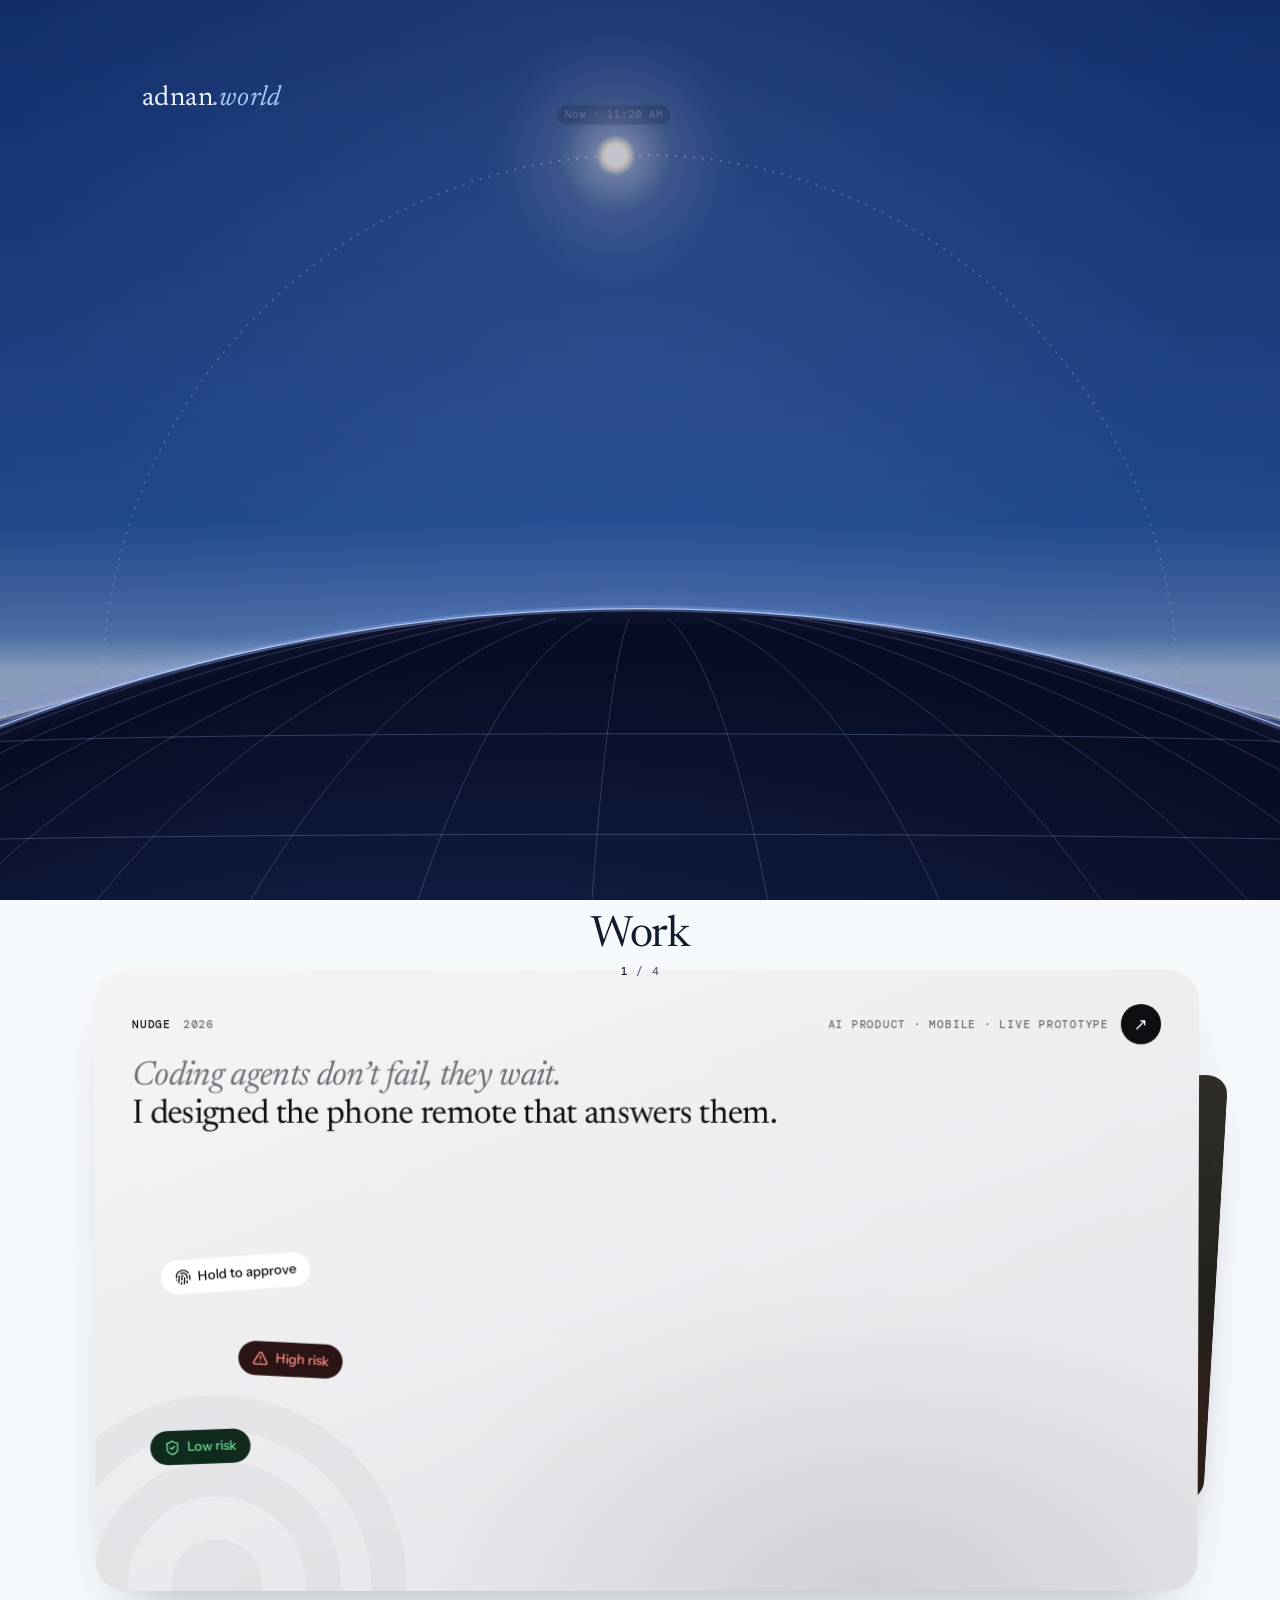
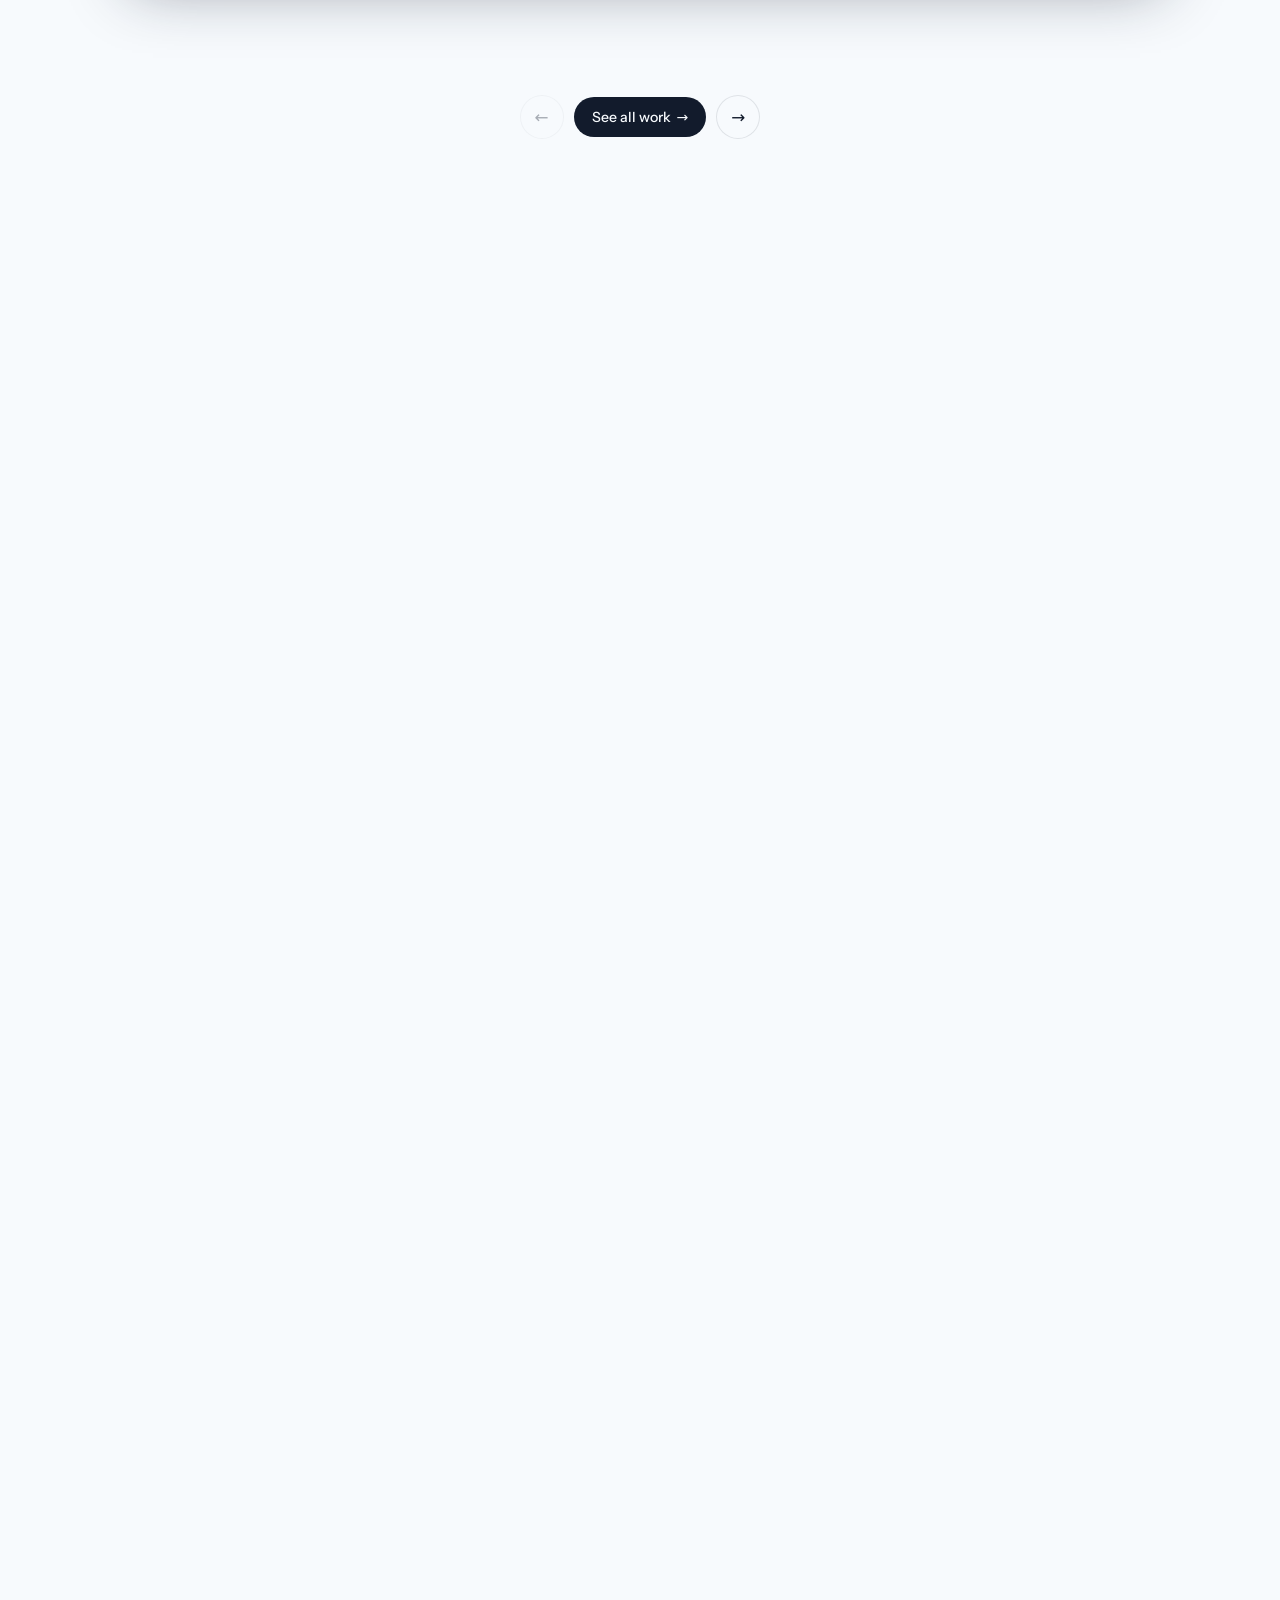
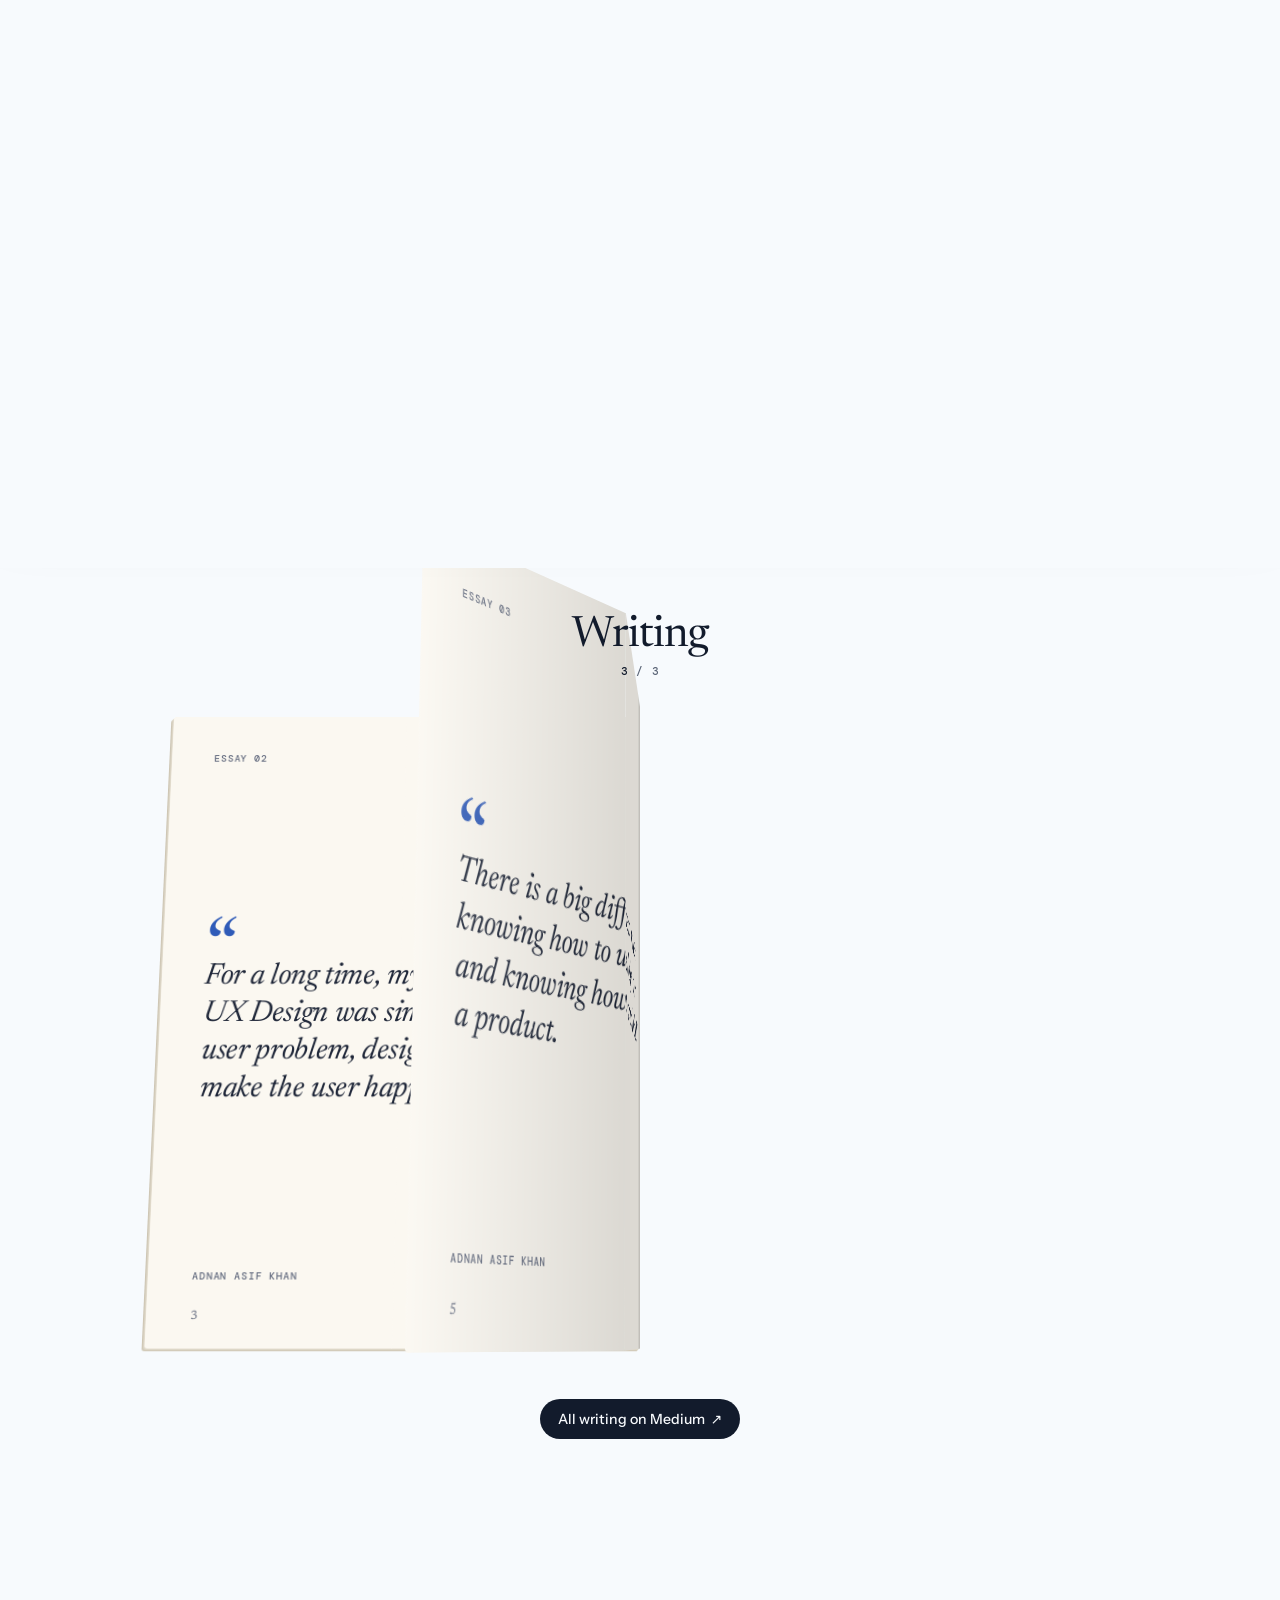
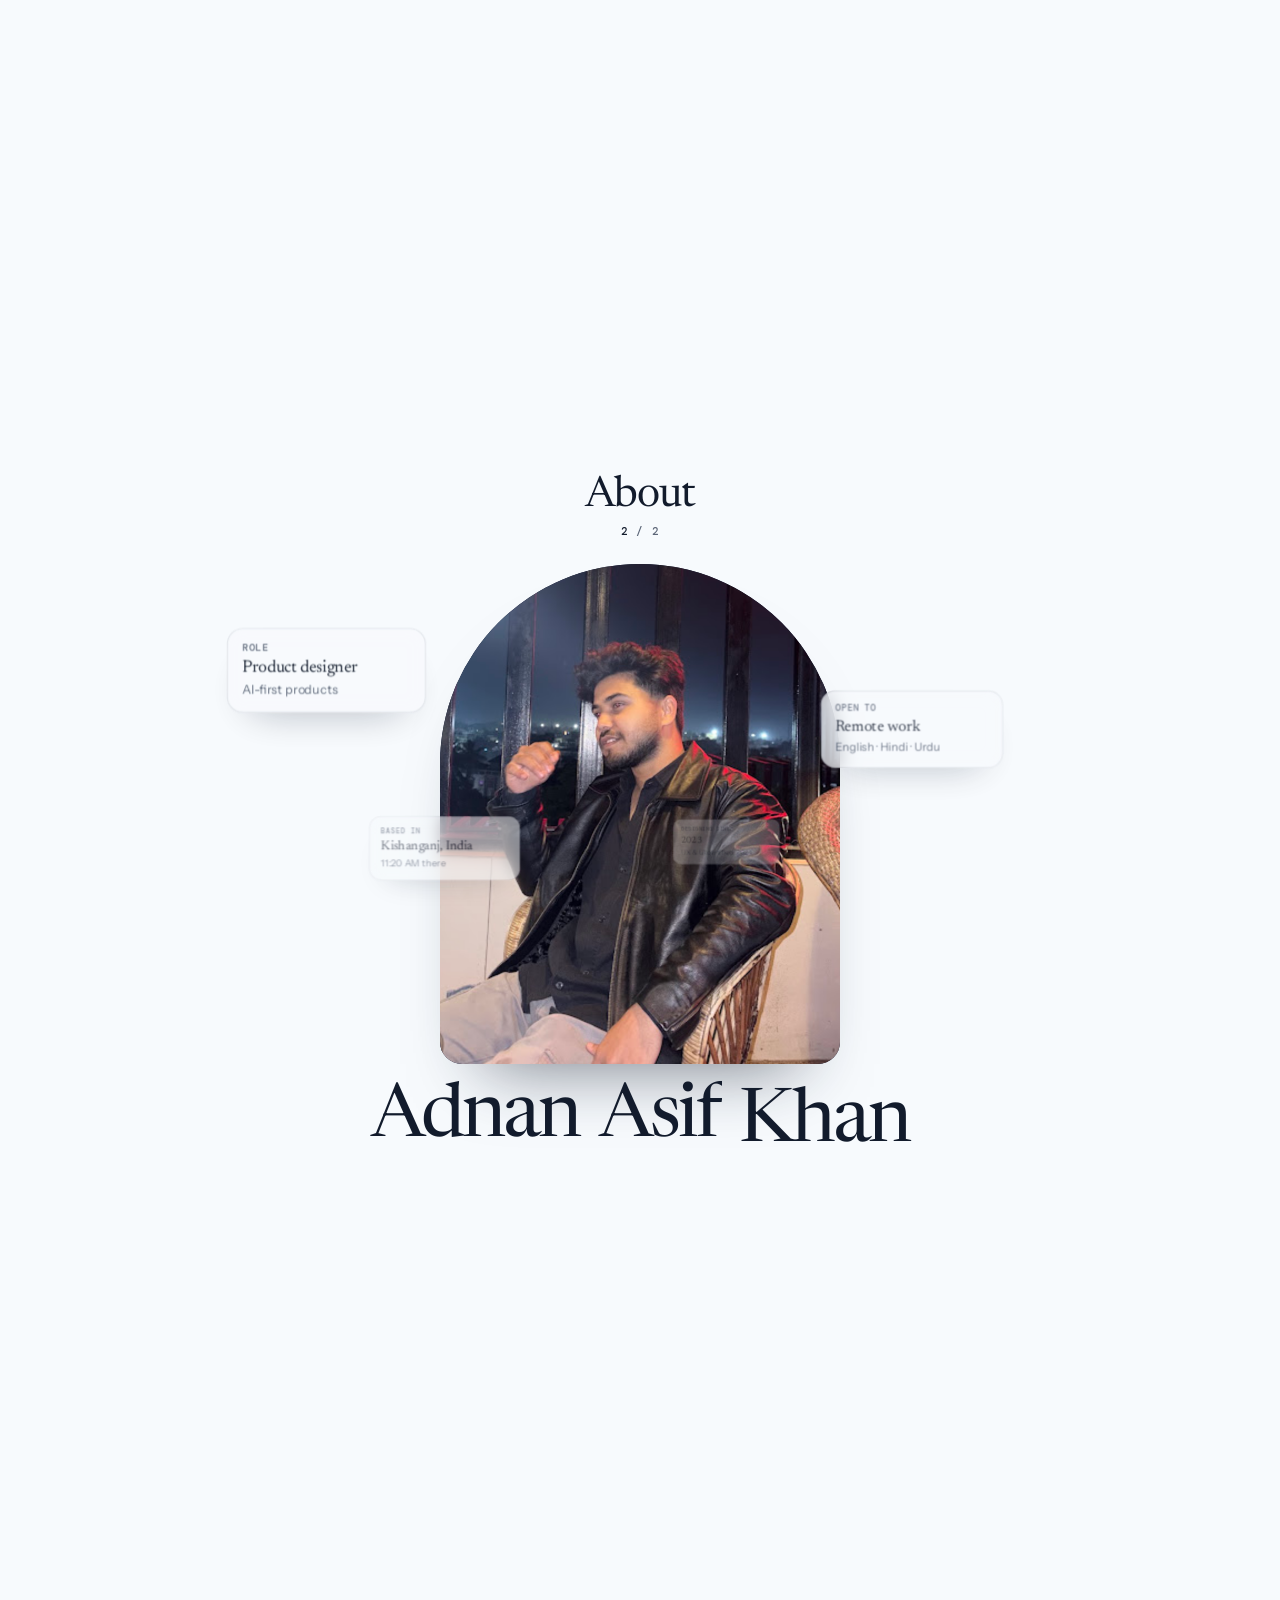
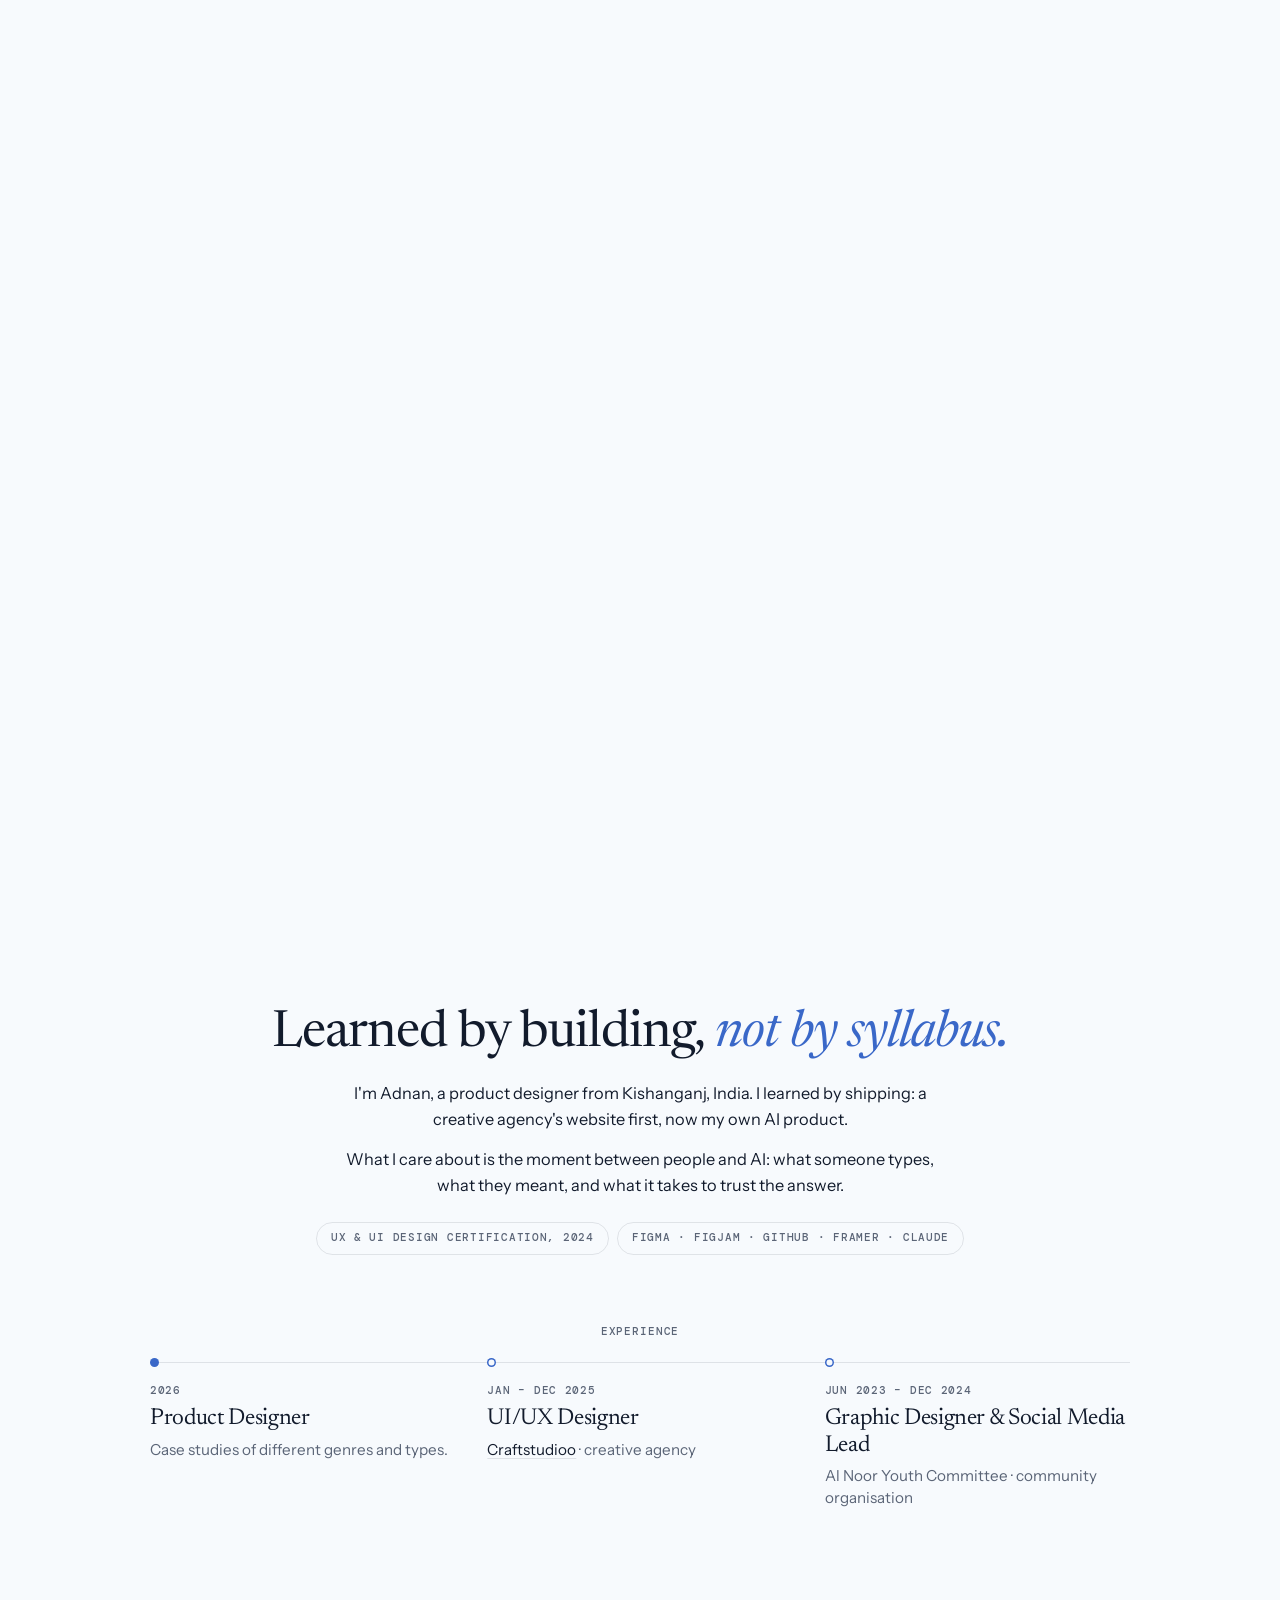
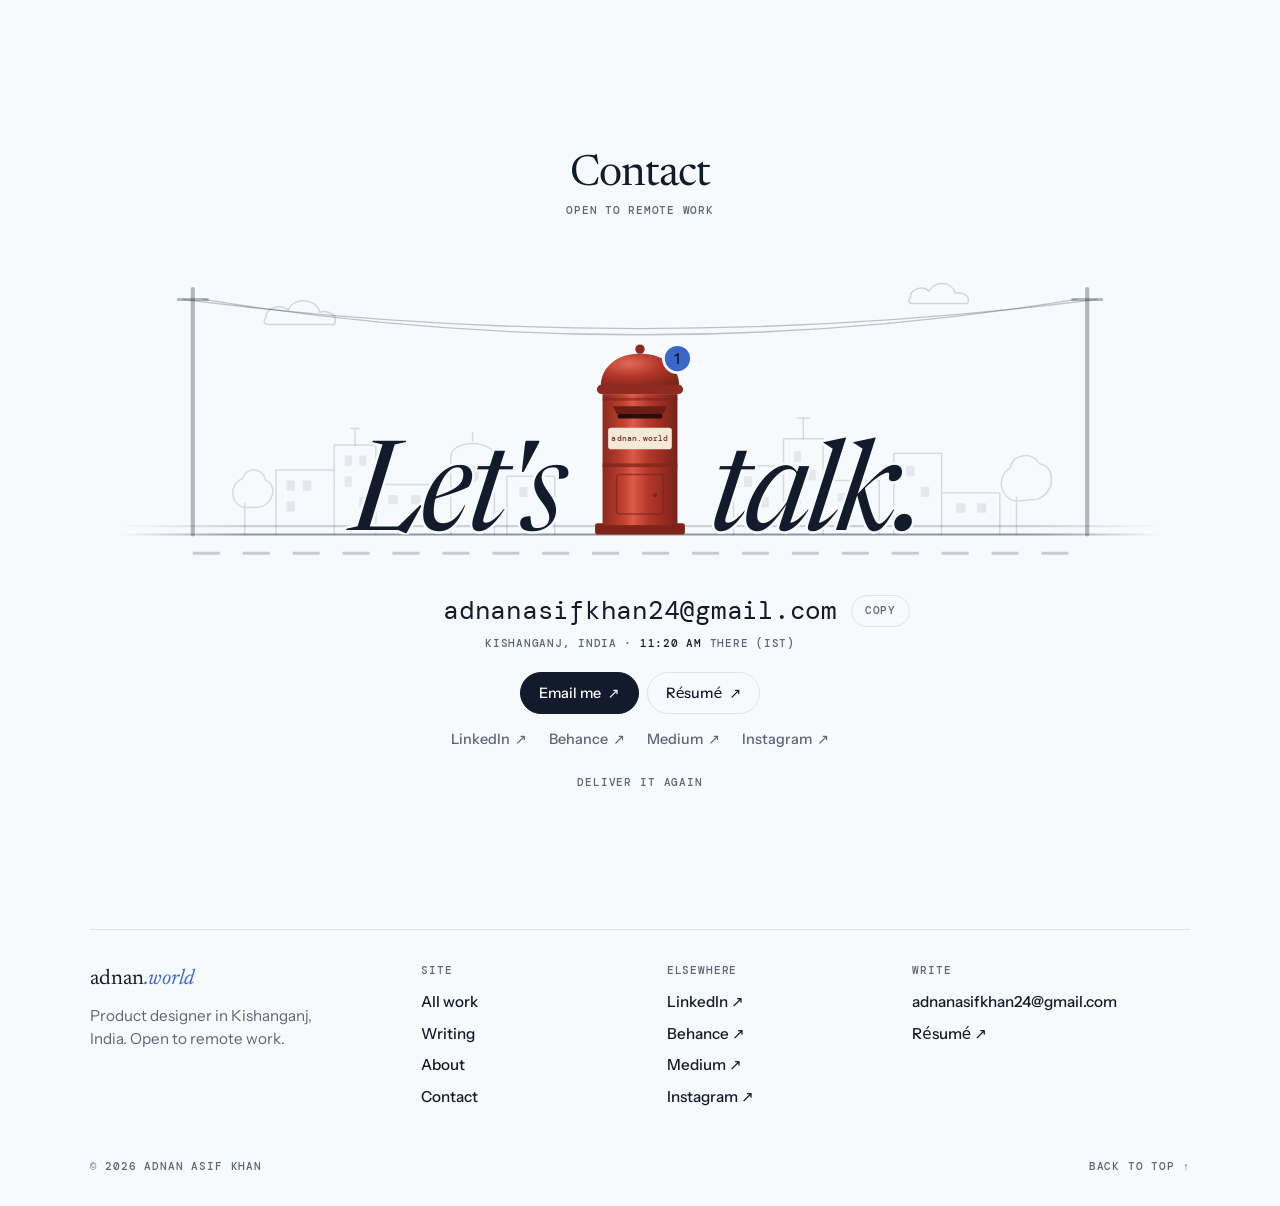
==== commit 063157be: "Card buttons and keys, nav highlight, headline ends on the sentence - Homepage cards: Previous/Next " ====
--- a/index.html
+++ b/index.html
@@ -38,6 +38,15 @@
 .wfoot .all { display: inline-flex; align-items: center; gap: 6px; min-height: 40px; padding: 0 18px; border-radius: 999px; background: var(--page-ink); color: var(--page); font: 500 .88rem/1 var(--sans); text-decoration: none; transition: transform .2s var(--ease); }
 .wfoot .all:hover { transform: translateY(-1px); }
 .wfoot .all:focus-visible { outline: 2px solid var(--page-ink); outline-offset: 3px; }
+/* previous and next project, either side of "See all work" (as the arrows on the Work page); 44px to tap. At the ends they
+   fade and say so (aria-disabled), but keep focus, so a keyboard user never loses their place */
+.wfoot { align-items: center; gap: 10px; }
+.wnav { display: inline-grid; place-items: center; width: 44px; height: 44px; padding: 0; border-radius: 50%; border: 1px solid var(--page-line); background: var(--page); color: var(--page-ink); font: 400 1.05rem/1 var(--sans); cursor: pointer; transition: background .25s var(--ease), color .25s var(--ease), border-color .25s var(--ease), opacity .25s; }
+.wnav:hover:not([aria-disabled="true"]) { background: var(--page-ink); color: var(--page); border-color: var(--page-ink); }
+.wnav[aria-disabled="true"] { opacity: .35; cursor: default; }
+.wnav:focus-visible { outline: 2px solid var(--page-ink); outline-offset: 3px; }
+/* the nav marks the section on screen, with its own hover look */
+.pl-links a[aria-current] { color: var(--ink); background: color-mix(in srgb, var(--ink) 8%, transparent); }
 
 /* ---------- Writing: his essays as a book, one page turned per scroll ---------- */
 .writing { position: relative; background: var(--page); color: var(--page-ink); transition: background .5s, color .5s; }
@@ -276,7 +285,7 @@
   <div class="run" id="run"><div class="mstage" id="mstage">
     <header class="whead"><h2 id="work-h">Work</h2><span><b id="wcount">1</b> / 4</span></header>
     <div class="world" id="world"></div>
-    <div class="wfoot"><a class="all" href="work.html">See all work <span aria-hidden="true">→</span></a></div>
+    <div class="wfoot"><button class="wnav" type="button" id="wprev" aria-label="Previous project" aria-controls="world" aria-disabled="true">←</button><a class="all" href="work.html">See all work <span aria-hidden="true">→</span></a><button class="wnav" type="button" id="wnext" aria-label="Next project" aria-controls="world">→</button></div>
   </div></div>
 </section>
 <section class="writing" id="writing" aria-labelledby="writing-h">
@@ -485,7 +494,7 @@
       if (dir > 0 && k === n - 1) return scrollY + r.bottom;                        // on to what follows
       return top(k + dir);
     }
-    steppers.push({ step: step, f: getF });
+    var me = { step: step, f: getF, top: top }; steppers.push(me); return me;
   }
   // still moving: until the scroll has reached its stop and the section has as good as settled there (the last 3% of a move
   // can't be seen; at most 1.1 s, in case it never does)
@@ -539,7 +548,21 @@
     if (!tch.done && Math.abs(dy) > 36) { tch.done = true; var now = performance.now(); if (!moving(now)) go(tch.t, now); }
   }, { passive: false });
   addEventListener('touchend', function () { tch = null; }, { passive: true });
-  Stepped(sec, stage, N, function () { return f; }, function () { return hero ? scrollY + hero.getBoundingClientRect().top : null; });
+  var wst = Stepped(sec, stage, N, function () { return f; }, function () { return hero ? scrollY + hero.getBoundingClientRect().top : null; });
+  // previous / next project: the buttons, and Left / Right while the cards are on screen. Counted from where the scroll is
+  // going, so quick presses each move one more card.
+  var wprev = document.getElementById('wprev'), wnext = document.getElementById('wnext');
+  function cardAt() { var y = lock.to !== null && lock.s === wst ? lock.to : scrollY; return Math.round(clamp((y - wst.top(0)) / Math.max(1, wst.top(1) - wst.top(0)), 0, N - 1)); }
+  function card(d) { var k = cardAt(), j = clamp(k + d, 0, N - 1); if (j !== k) go({ to: wst.top(j), s: wst }, performance.now()); }
+  wprev.addEventListener('click', function () { if (wprev.getAttribute('aria-disabled') !== 'true') card(-1); });
+  wnext.addEventListener('click', function () { if (wnext.getAttribute('aria-disabled') !== 'true') card(1); });
+  addEventListener('keydown', function (e) {
+    if ((e.key !== 'ArrowLeft' && e.key !== 'ArrowRight') || e.altKey || e.ctrlKey || e.metaKey) return;
+    var el = e.target, tag = el && el.tagName;
+    if (/^(INPUT|TEXTAREA|SELECT)$/.test(tag) || (el && (el.isContentEditable || (el.getAttribute && el.getAttribute('role') === 'slider')))) return;
+    var r = sec.getBoundingClientRect(); if (r.top > 1 || r.bottom < stage.clientHeight - 1) return;   // only while the cards are on screen
+    e.preventDefault(); card(e.key === 'ArrowRight' ? 1 : -1);
+  });
   var flat = null, workEl = document.getElementById('work');
   var wkey = '', cards = [].slice.call(world.children), f = null, last = 0, on = -1, running = false, raf = 0;
   // the cards follow the scroll smoothly and never faster than about a card and a half a second, however hard the scroll
@@ -572,7 +595,8 @@
         put(el, 'translate3d(' + (-sg * a * W * .12).toFixed(1) + 'px,' + (-a * H * 1.3).toFixed(1) + 'px,' + (a * 120).toFixed(1) + 'px) rotateX(' + (-a * 12).toFixed(2) + 'deg)', sm(.95, .65, a), 60 + k);
       }
     });
-    var cur = Math.round(f); if (cur !== on) { on = cur; count.textContent = cur + 1; cards.forEach(function (el, k) { el.inert = k !== cur; }); }
+    var cur = Math.round(f); if (cur !== on) { on = cur; count.textContent = cur + 1; cards.forEach(function (el, k) { el.inert = k !== cur; });
+      wprev.setAttribute('aria-disabled', cur === 0 ? 'true' : 'false'); wnext.setAttribute('aria-disabled', cur === N - 1 ? 'true' : 'false'); }
   }
   // only animate while the section is on screen (the hero pauses itself the same way)
   new IntersectionObserver(function (es) { var vis = es[0].isIntersecting; if (vis && !running) { running = true; last = 0; raf = requestAnimationFrame(frame); } else if (!vis) running = false; }).observe(sec);
@@ -776,6 +800,18 @@
   // the time in Kishanganj (India time, the same clock as the hero's sun and moon), on the minute
   function tick() { var p = new Date(Date.now() + 5.5 * 36e5).toISOString().slice(11, 16).split(':'), h = +p[0], v = ((h % 12) || 12) + ':' + p[1] + (h < 12 ? ' AM' : ' PM'); document.querySelectorAll('.here-now').forEach(function (e) { e.textContent = v; }); }
   tick(); setTimeout(function () { tick(); setInterval(tick, 60000); }, 60000 - Date.now() % 60000 + 50);
+  // the nav marks the section in the middle of the screen (the Work link leads to the Work page, and stands for the cards here)
+  var NAV = [['work', 'a[href="work.html"]'], ['writing', 'a[href="#writing"]'], ['about', 'a[href="#about"]'], ['contact', 'a[href="#contact"]']].map(function (p) {
+    return { sec: document.getElementById(p[0]), a: document.querySelector('#site-menu ' + p[1]) }; }).filter(function (p) { return p.sec && p.a; });
+  var navOn = null, navT = 0;
+  function navMark() {
+    navT = 0; var m = innerHeight / 2, hit = null;
+    NAV.forEach(function (p) { var b = p.sec.getBoundingClientRect(); if (b.top <= m && b.bottom > m) hit = p; });
+    if (hit === navOn) return; navOn = hit;
+    NAV.forEach(function (p) { if (p === hit) p.a.setAttribute('aria-current', 'true'); else p.a.removeAttribute('aria-current'); });
+  }
+  addEventListener('scroll', function () { if (!navT) navT = requestAnimationFrame(navMark); }, { passive: true });
+  addEventListener('resize', navMark); navMark();
   // day or night follows the hero: its switch carries the class "night" while the moon is up
   var dn = document.querySelector('[data-dn]');
   function sync() { document.body.classList.toggle('night', !!dn && dn.classList.contains('night')); }
